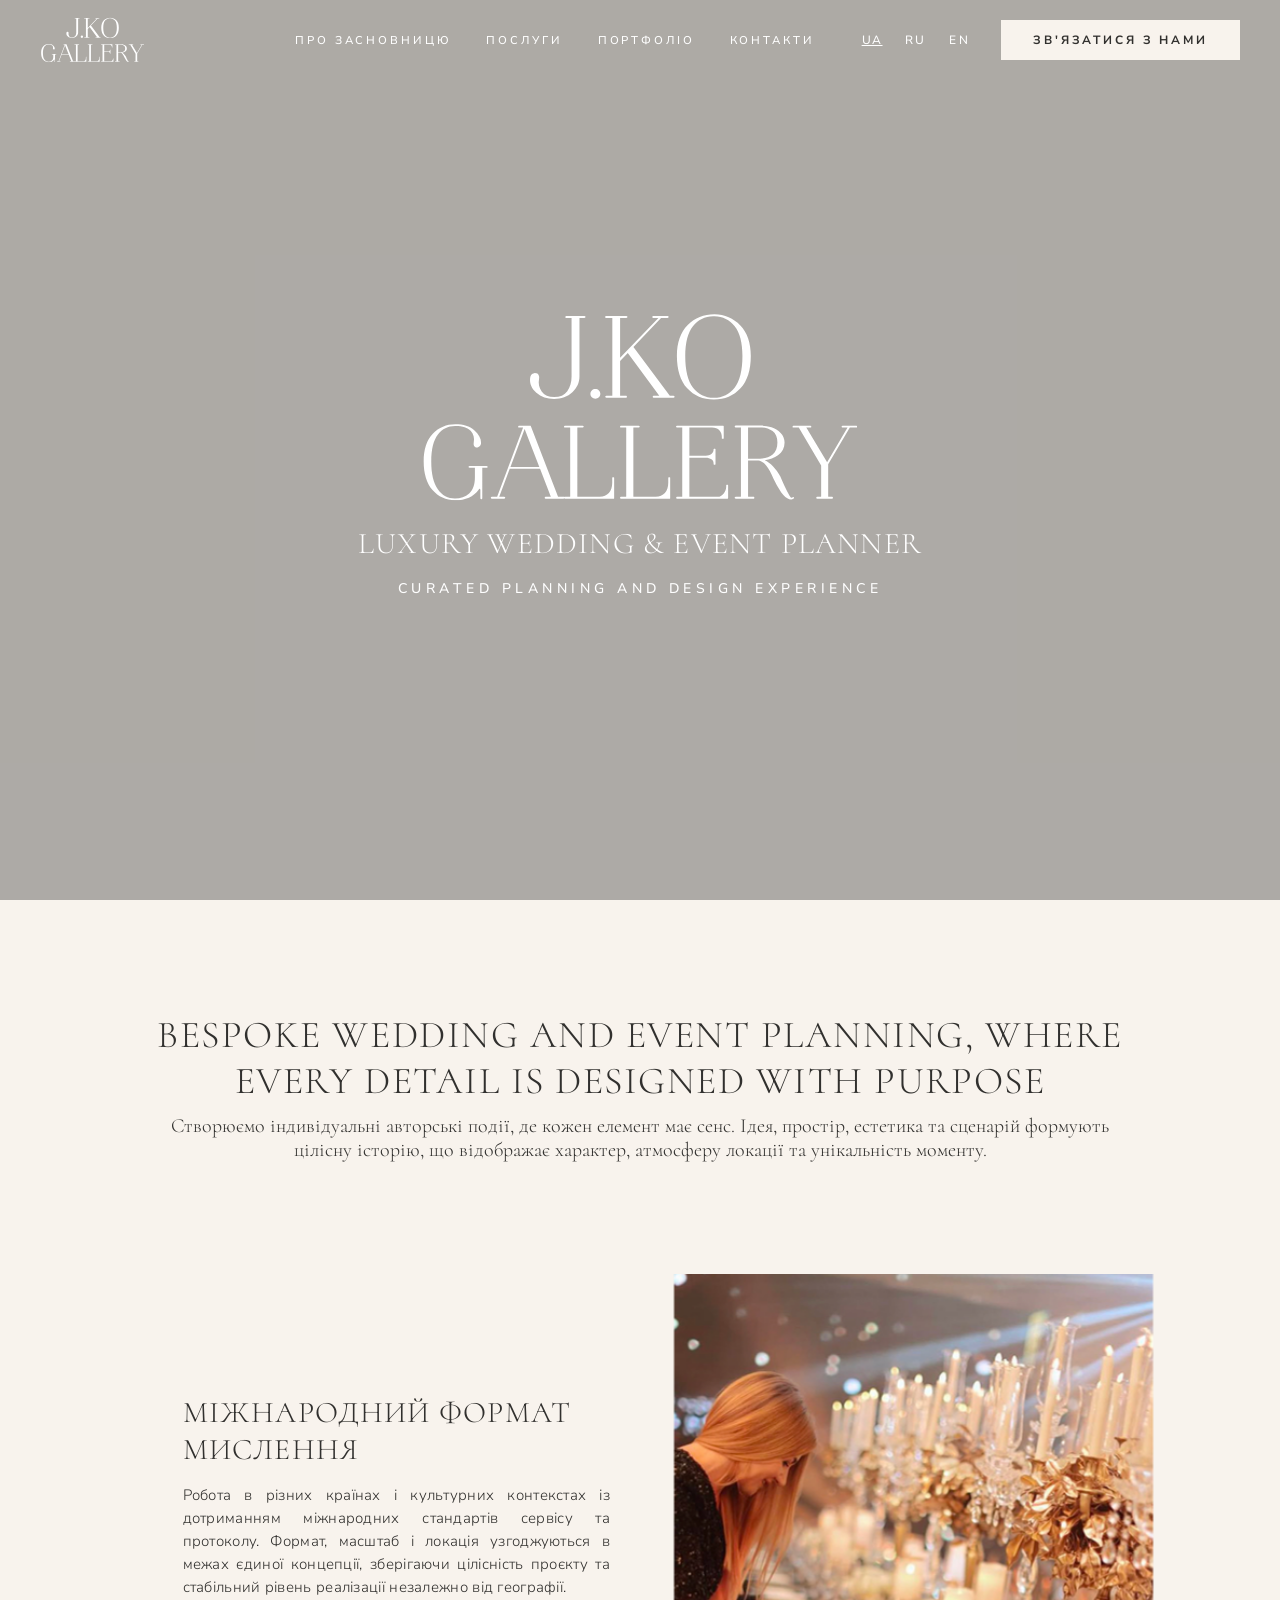
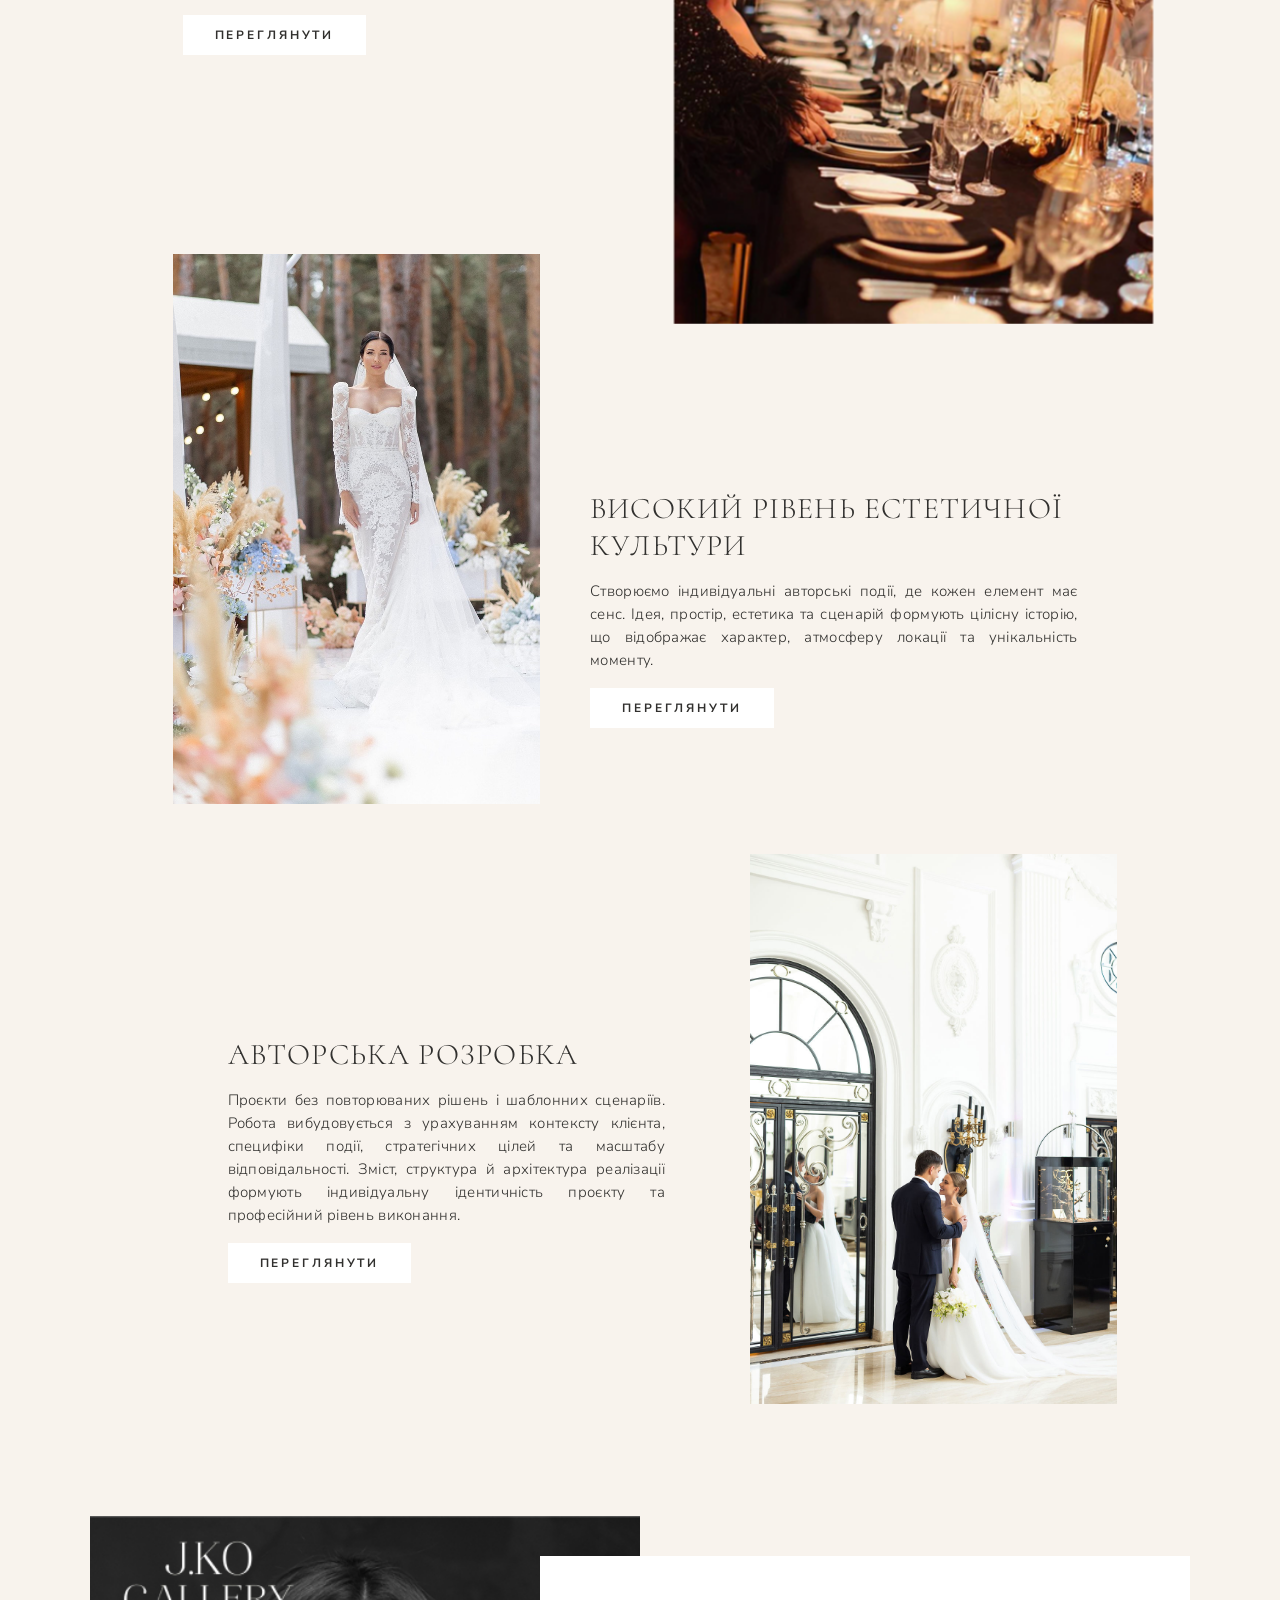
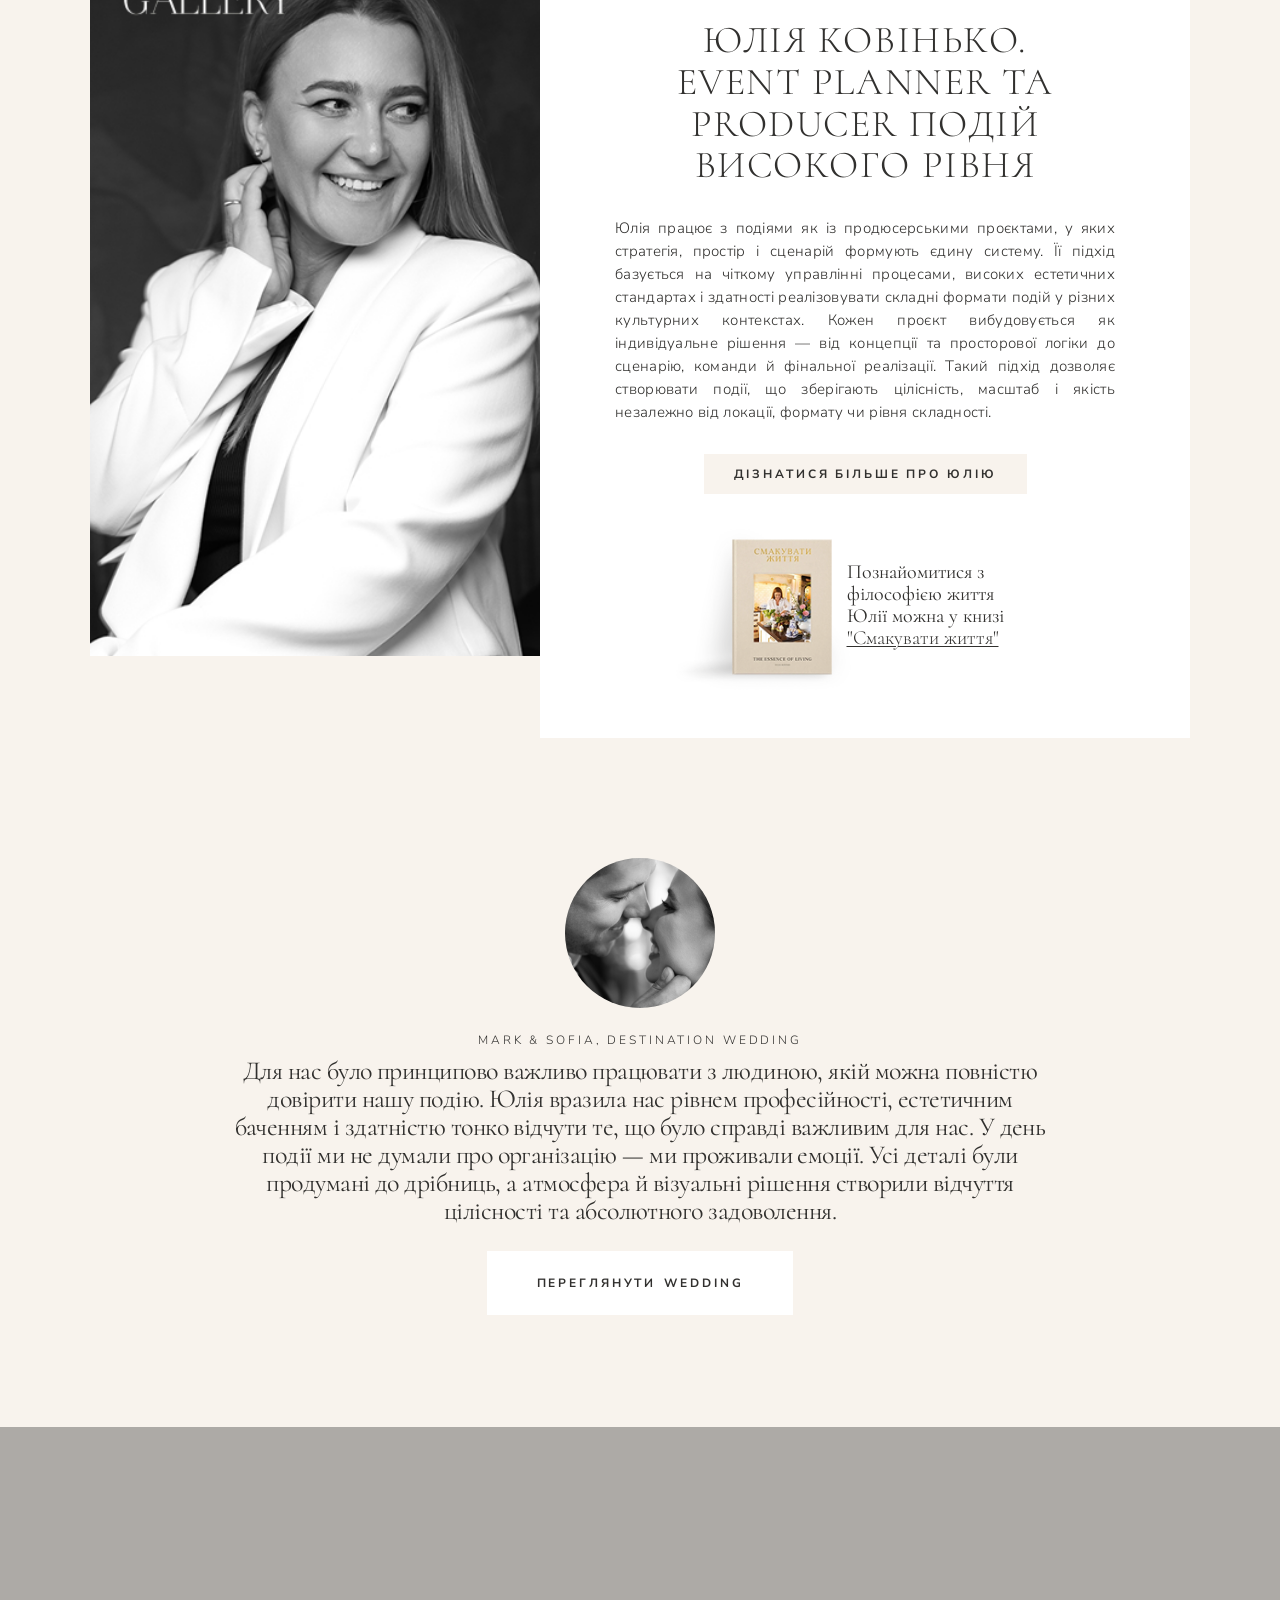
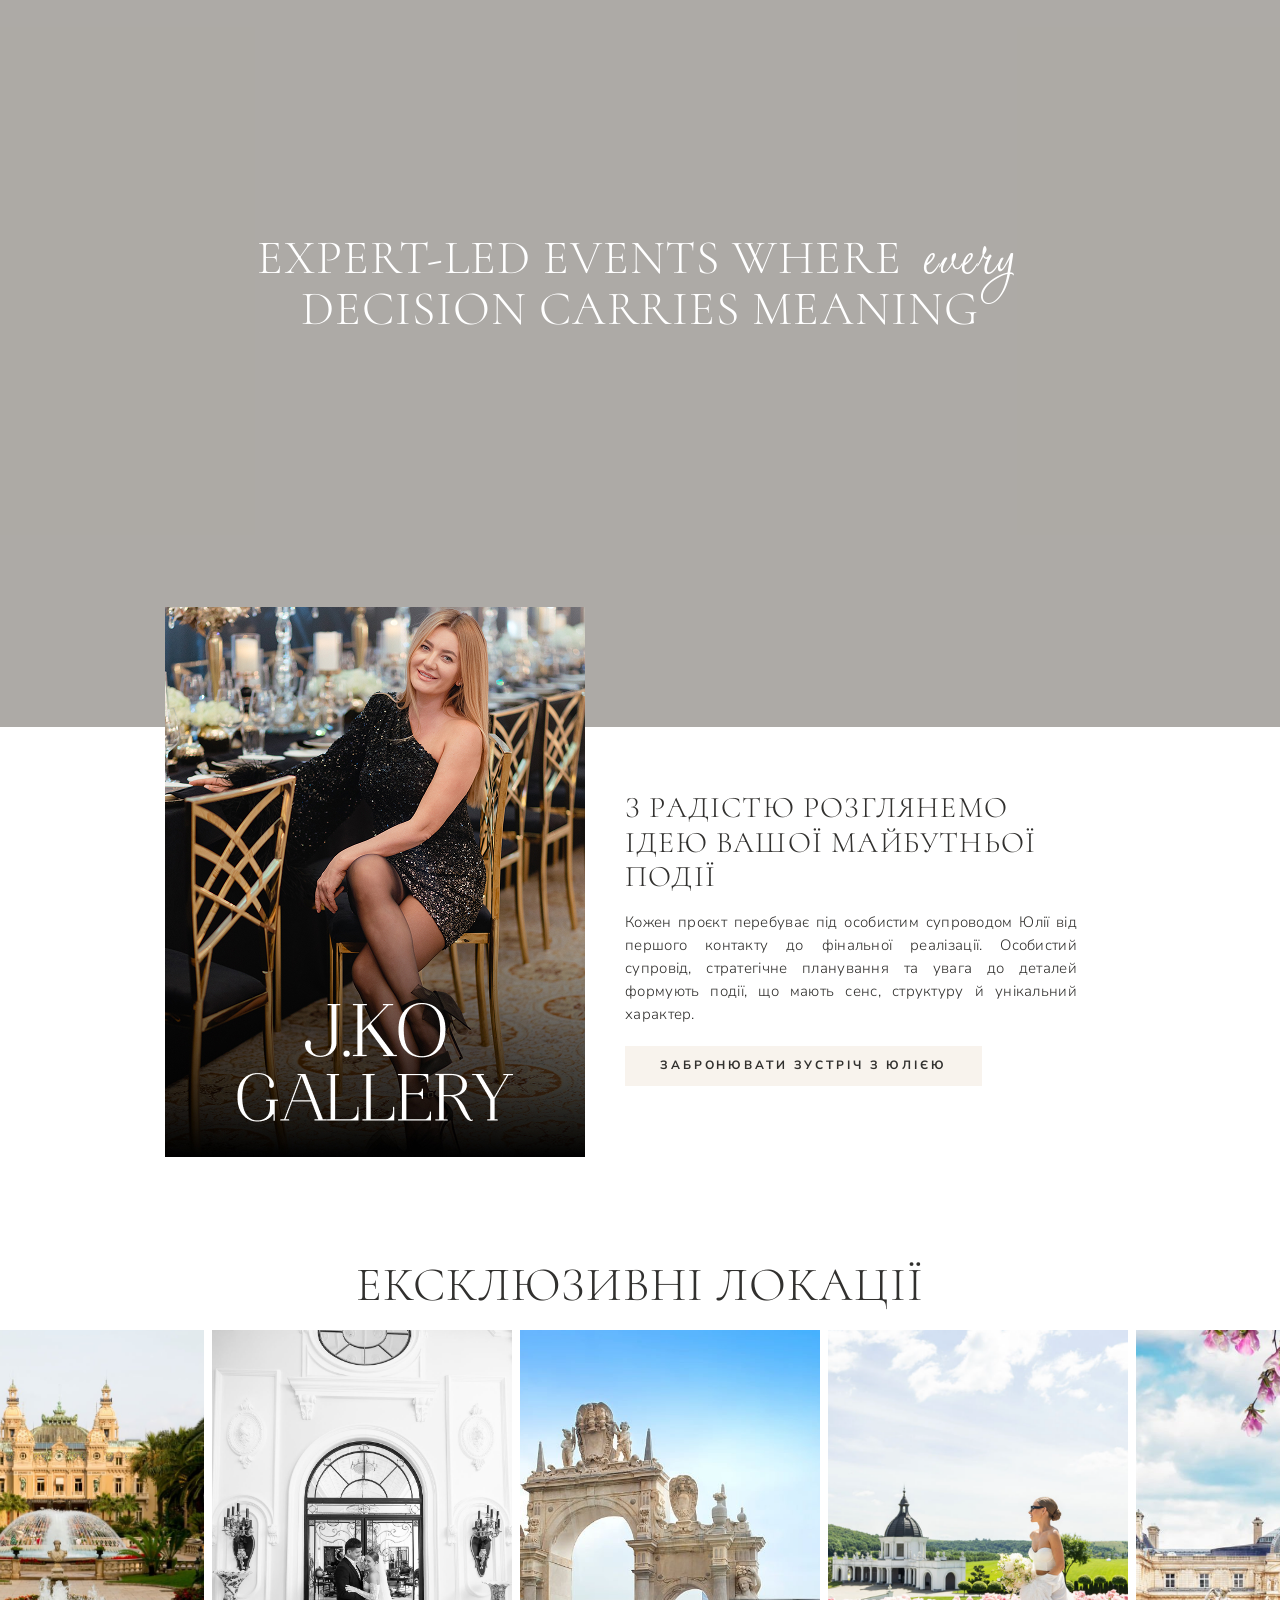
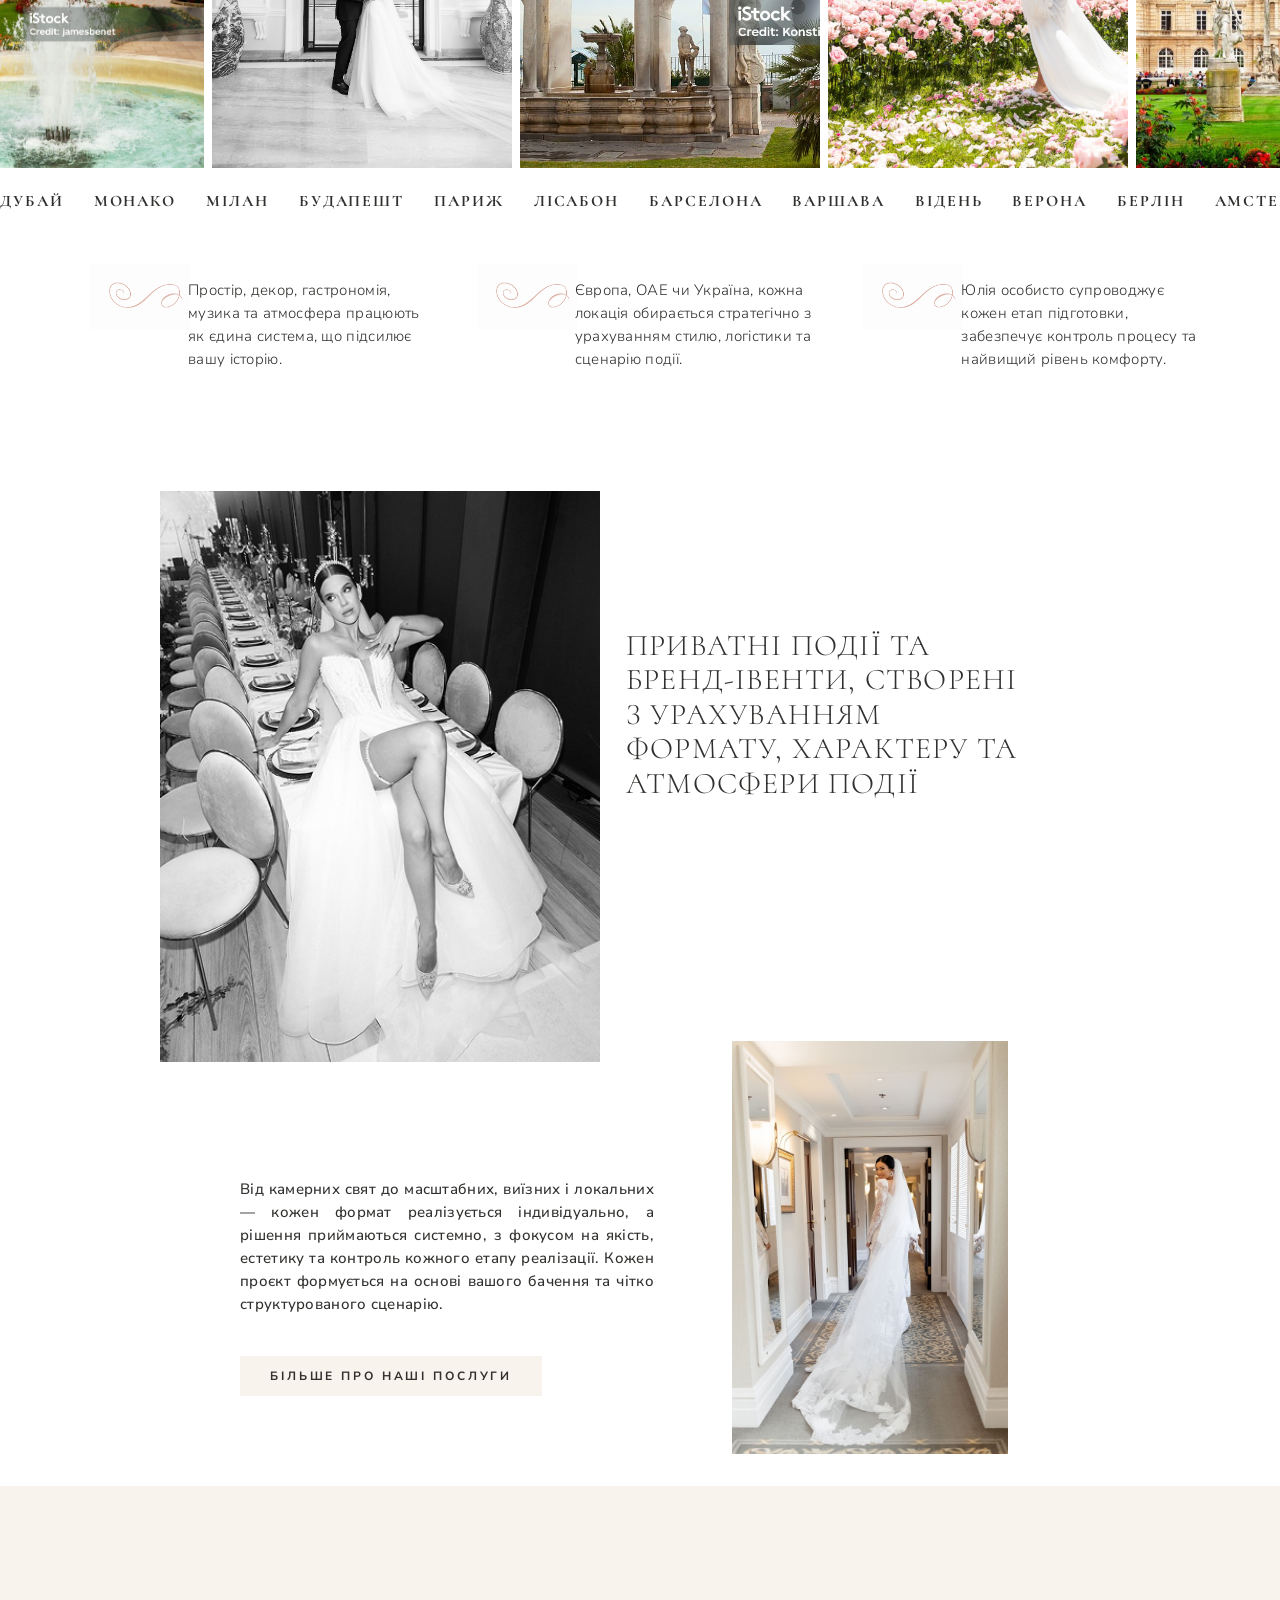
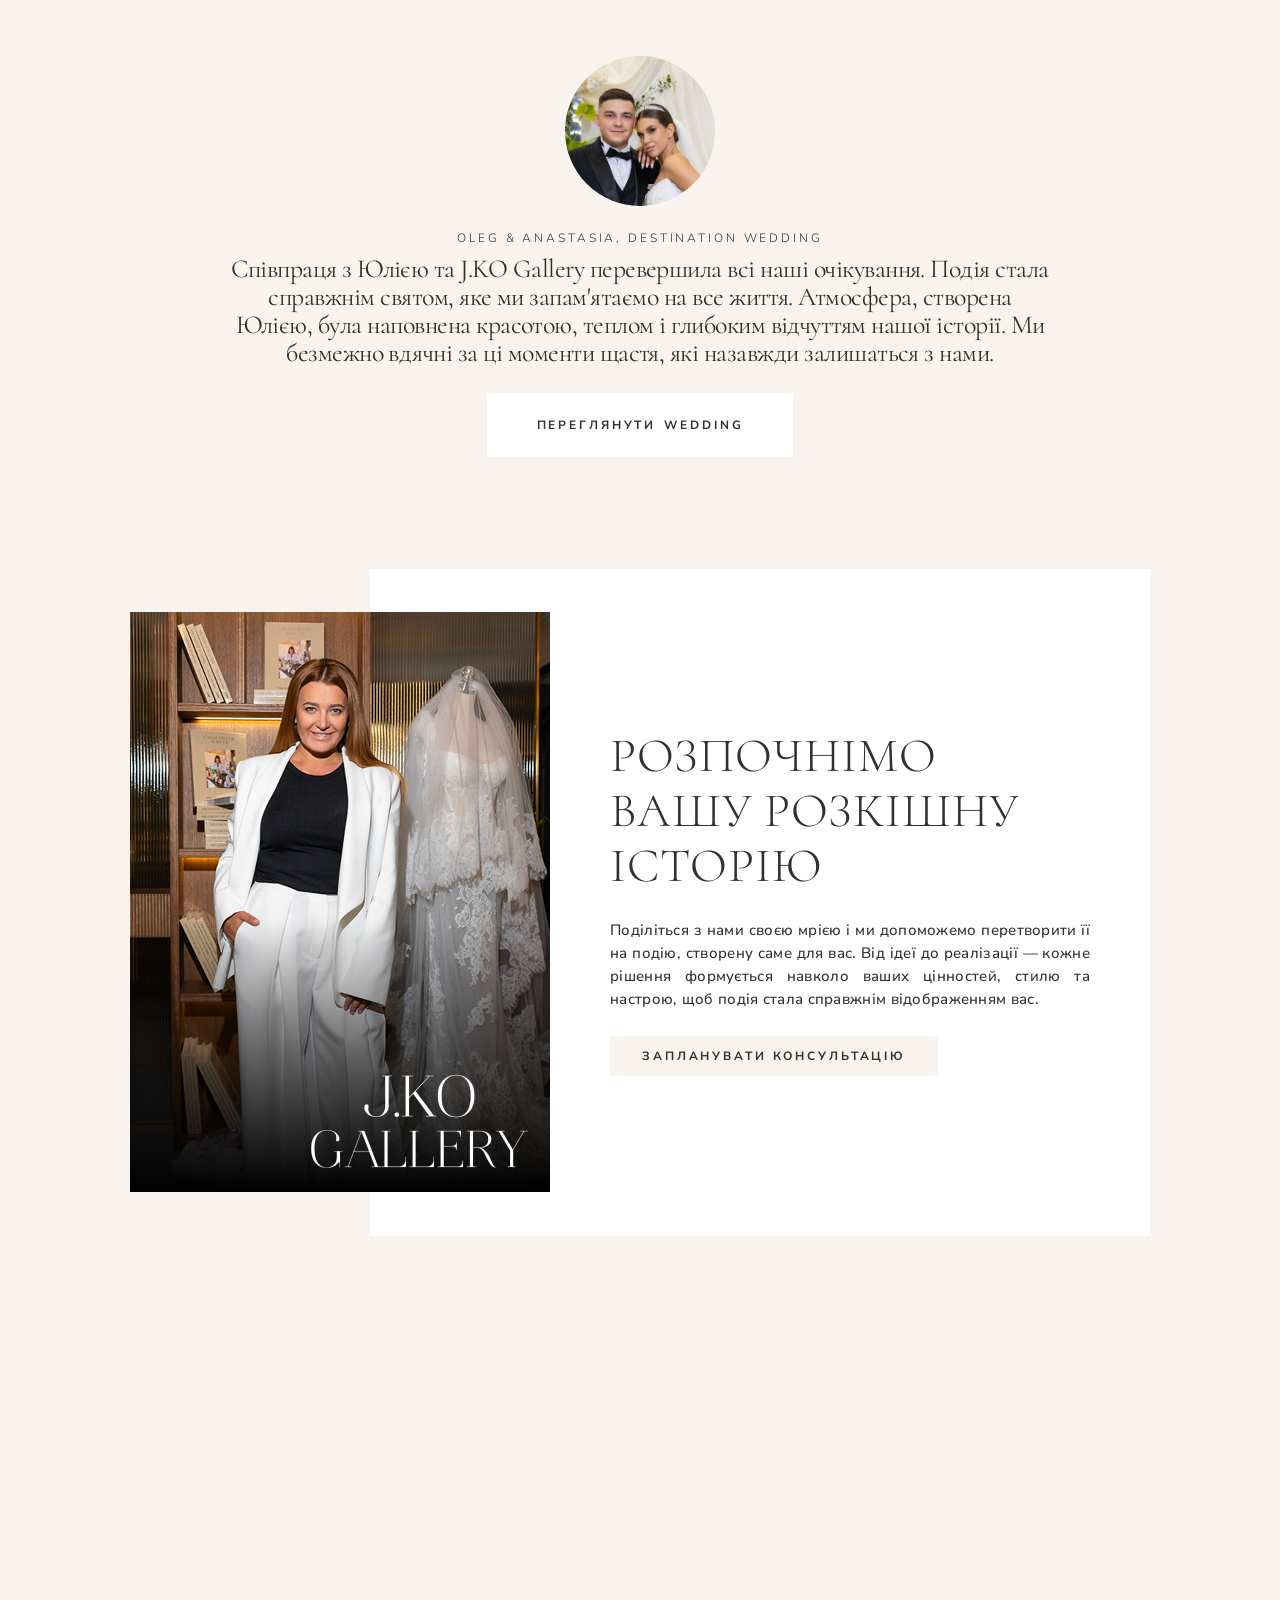
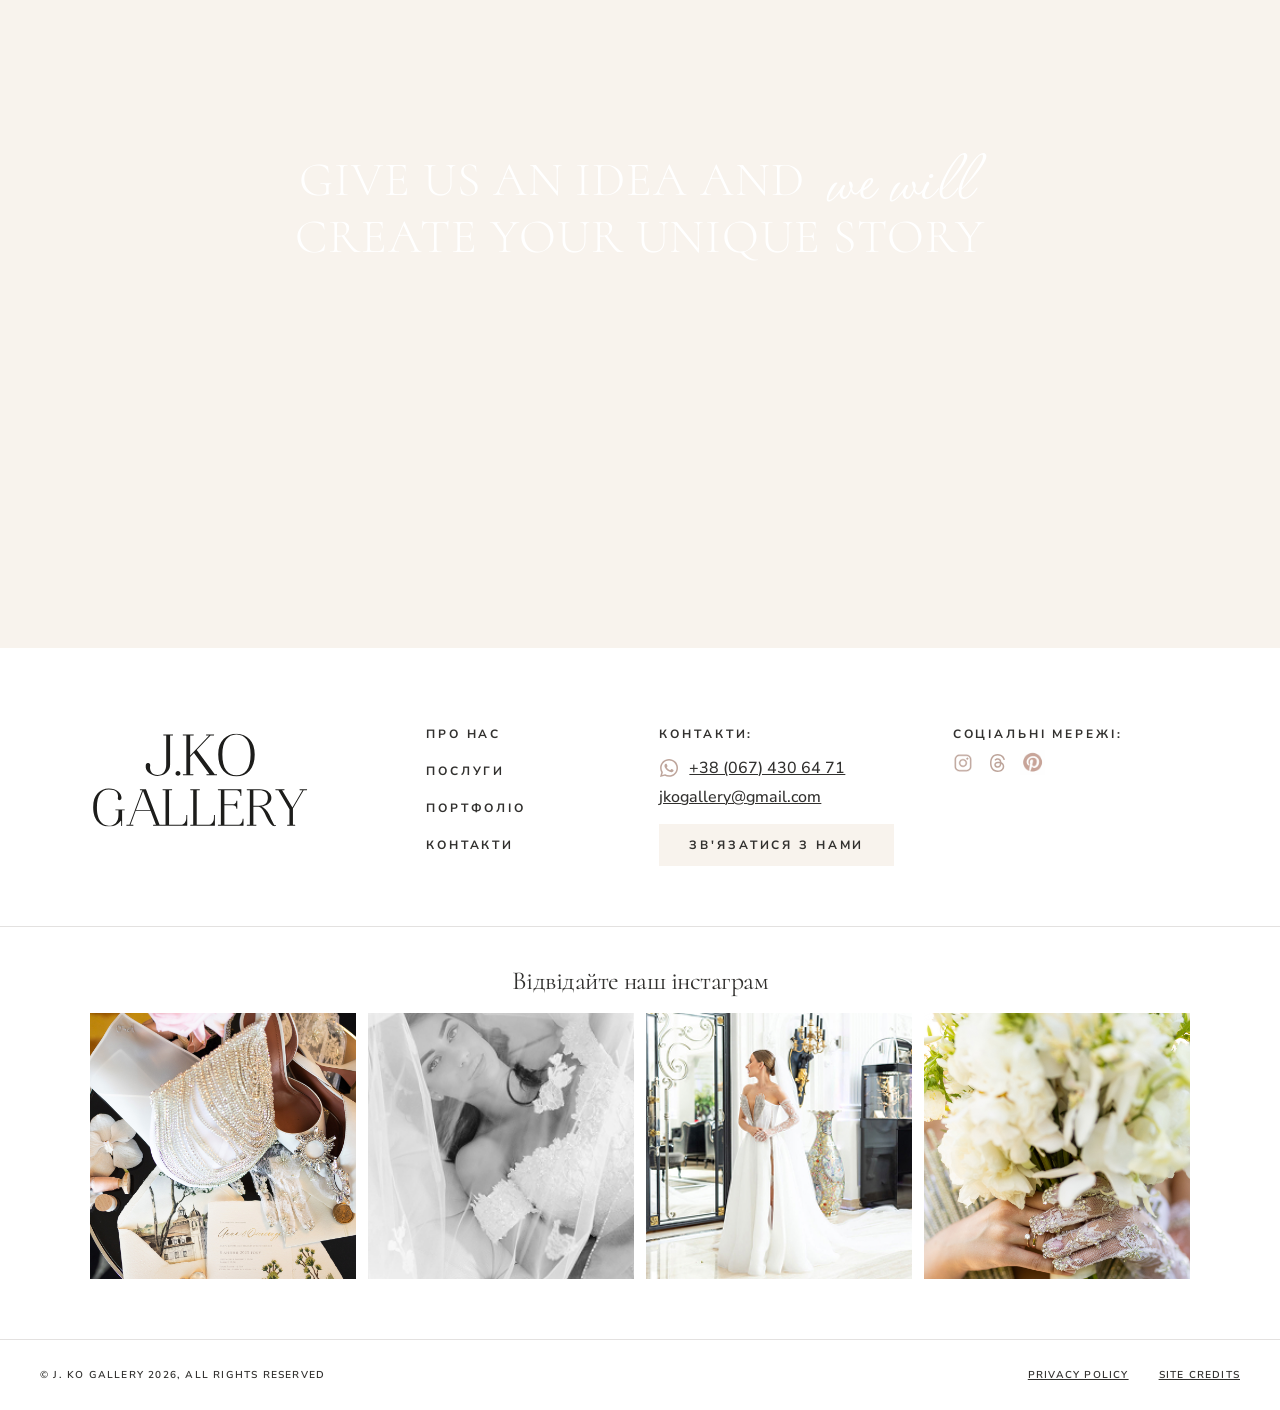
==== index.html @ 0ddf08e1 "Update index, style and video assets Made-with: Cursor" ====
<!DOCTYPE html>
<html lang="uk">
<head>
    <meta charset="UTF-8">
    <meta name="viewport" content="width=device-width, initial-scale=1.0">
    <title>J.KO GALLERY - Luxury Wedding & Event Planner</title>
    <link rel="preconnect" href="https://fonts.googleapis.com">
    <link rel="preconnect" href="https://fonts.gstatic.com" crossorigin>
    <link href="https://fonts.googleapis.com/css2?family=Playfair+Display:wght@300;400&family=Dancing+Script:wght@400;500&family=Montserrat:wght@200;300;400&family=Bodoni+Moda:opsz,wght@6..96,400;6..96,500;6..96,600;6..96,700&family=Nunito+Sans:wght@500;700&family=Cormorant:wght@400;500&family=Corinthia:wght@400&display=swap" rel="stylesheet">
    <link rel="stylesheet" href="style.css">
    <link href="https://fonts.googleapis.com/css2?family=Corinthia:wght@300;400;500;700&display=swap" rel="stylesheet">
    <link href="https://fonts.googleapis.com/css2?family=Cormorant:wght@300;400;500;600;700&display=swap" rel="stylesheet">
    <script src="translations.js"></script>
</head>
<style>
    @import url('https://fonts.googleapis.com/css2?family=Corinthia:wght@300;400;500;700&display=swap');
</style>
<body>
    <!-- Mobile Menu Button -->
    <button class="mobile-menu-btn" id="mobileMenuBtn">
        <img src="src/img/for dev/icons and logo/mobile/ic_menu.svg" alt="Menu" class="mobile-menu-icon">
    </button>

    <!-- Mobile Menu -->
    <div class="mobile-menu" id="mobileMenu">
        <button class="mobile-menu-close" id="mobileMenuClose">
            <img src="src/img/for dev/icons and logo/mobile/ic_cross.svg" alt="Close" class="mobile-menu-close-icon">
        </button>
        <div class="mobile-menu-content">
            <div class="mobile-brand">
                <img src="src/img/for dev/icons and logo/logo-white.svg" alt="J.KO GALLERY" class="mobile-brand-logo">
            </div>
            <nav class="mobile-nav">
                <a href="#" class="mobile-nav-link" data-translate="navHome">ГОЛОВНА</a>
                <a href="about.html" class="mobile-nav-link" data-translate="navAbout">ПРО ЗАСНОВНИЦЮ</a>
                <a href="#" class="mobile-nav-link" data-translate="navServices">ПОСЛУГИ</a>
                <a href="#" class="mobile-nav-link" data-translate="navPortfolio">ПОРТФОЛІО</a>
                <a href="#" class="mobile-nav-link" data-translate="navContacts">КОНТАКТИ</a>
            </nav>
            <button class="mobile-contact-btn" data-translate="contactBtn">ЗВ'ЯЗАТИСЯ З НАМИ</button>
            <a href="https://www.instagram.com/jko_gallery/" class="mobile-instagram" target="_blank" rel="noopener noreferrer">
                <img src="src/img/for dev/icons and logo/instagram.svg" alt="Instagram" class="instagram-icon">
                <span>Instagram</span>
            </a>
        </div>
    </div>

    <!-- Header -->
    <header class="header">
        <div class="header-left">
            <div class="profile-section">
                <a href="#" class="profile-image">
                    <img src="src/img/for dev/icons and logo/logo-white.svg" alt="Profile">
                </a>
            </div>
        </div>

        <nav class="header-nav">
            <a href="about.html" class="nav-link" data-translate="navAbout">ПРО ЗАСНОВНИЦЮ</a>
            <a href="#" class="nav-link" data-translate="navServices">ПОСЛУГИ</a>
            <a href="#" class="nav-link" data-translate="navPortfolio">ПОРТФОЛІО</a>
            <a href="#" class="nav-link" data-translate="navContacts">КОНТАКТИ</a>
        </nav>

        <div class="header-right">
            <div class="languages">
                <span class="lang" data-lang="ua">UA</span>
                <span class="lang" data-lang="ru">RU</span>
                <span class="lang" data-lang="en">EN</span>
            </div>
            <button class="contact-btn" data-translate="contactBtn">ЗВ'ЯЗАТИСЯ З НАМИ</button>
        </div>
    </header>

    <!-- Hero Section -->
    <div class="hero">
        <video class="hero-video" autoplay muted loop playsinline>
            <source src="src/img/video/home-1.mp4" type="video/mp4">
            Ваш браузер не підтримує відео.
        </video>
        <div class="hero-content">
            <div class="brand-text">
                <img src="src/img/for dev/icons and logo/logo-white.svg" alt="J.KO GALLERY" class="brand-logo">
                <div class="brand-tagline">LUXURY WEDDING & EVENT PLANNER</div>
                <div class="brand-subtitle">CURATED PLANNING AND DESIGN EXPERIENCE</div>
            </div>
        </div>
    </div>

    <!-- Intro Section -->
    <section class="intro-section">
        <div class="intro-content">
            <h2 class="intro-title" data-translate="introTitle">BESPOKE WEDDING AND EVENT PLANNING, WHERE EVERY DETAIL IS DESIGNED WITH PURPOSE</h2>
            <p class="intro-text" data-translate="introText">Створюємо індивідуальні авторські події, де кожен елемент має сенс. Ідея, простір, естетика та сценарій формують цілісну <br> історію, що відображає характер, атмосферу локації та унікальність моменту.</p>
        </div>
    </section>

    <!-- Combined Section -->
    <section class="combined-section">
        <!-- Feature Block -->
        <div class="feature-content">
            <div class="feature-text">
                <h3 class="feature-title" data-translate="featureTitle">МІЖНАРОДНИЙ ФОРМАТ МИСЛЕННЯ</h3>
                <p class="feature-description" data-translate="featureDescription">Робота в різних країнах і культурних контекстах із дотриманням міжнародних стандартів сервісу та протоколу. Формат, масштаб і локація узгоджуються в межах єдиної концепції, зберігаючи цілісність проєкту та стабільний рівень реалізації незалежно від географії.</p>
                <button class="feature-btn" data-translate="viewMore">ПЕРЕГЛЯНУТИ</button>
            </div>
            <div class="feature-image">
                <div class="feature-image-slides">
                    <img class="feature-image-slide active" src="src/img/for dev/1.jpg" alt="Event Planning">
                    <img class="feature-image-slide" src="src/img/for dev/Rectangle 5.jpg" alt="Event Planning">
                    <img class="feature-image-slide" src="src/img/for dev/Rectangle 6.jpg" alt="Event Planning">
                    <img class="feature-image-slide" src="src/img/for dev/Rectangle 7.jpg" alt="Event Planning">
                    <img class="feature-image-slide" src="src/img/for dev/Rectangle 8.jpg" alt="Event Planning">
                    <img class="feature-image-slide" src="src/img/for dev/Rectangle 9.jpg" alt="Event Planning">
                    <img class="feature-image-slide" src="src/img/for dev/Rectangle 10.jpg" alt="Event Planning">
                </div>
            </div>
        </div>

        <!-- Grid Block -->
        <div class="grid-container">
            <div class="grid-item grid-image">
                <img src="src/img/for dev/2.jpg" alt="Bride">
            </div>
            <div class="grid-item grid-text">
                <h3 class="grid-title" data-translate="gridTitle1">ВИСОКИЙ РІВЕНЬ ЕСТЕТИЧНОЇ КУЛЬТУРИ</h3>
                <p class="grid-description" data-translate="gridDescription1">Створюємо індивідуальні авторські події, де кожен елемент має сенс. Ідея, простір, естетика та сценарій формують цілісну історію, що відображає характер, атмосферу локації та унікальність моменту.</p>
                <button class="grid-btn" data-translate="viewMore">ПЕРЕГЛЯНУТИ</button>
            </div>
            <div class="grid-item grid-text1">
                <h3 class="grid-title" data-translate="gridTitle2">АВТОРСЬКА РОЗРОБКА</h3>
                <p class="grid-description" data-translate="gridDescription2">Проєкти без повторюваних рішень і шаблонних сценаріїв. Робота вибудовується з урахуванням контексту клієнта, специфіки події, стратегічних цілей та масштабу відповідальності. Зміст, структура й архітектура реалізації формують індивідуальну ідентичність проєкту та професійний рівень виконання.</p>
                <button class="grid-btn" data-translate="viewMore">ПЕРЕГЛЯНУТИ</button>
            </div>
            <div class="grid-item grid-image">
                <img src="src/img/for dev/3.jpg" alt="Bride and Groom">
            </div>
        </div>
    </section>

    <!-- About Section -->
    <section id="about" class="about-section">
        <div class="about-content">
            <div class="about-image-wrapper">
                <div class="about-logo-overlay">
                    <img src="src/img/for dev/icons and logo/logo-white.svg" alt="J.KO GALLERY" class="about-logo">
                </div>
                <div class="about-main-image">
                    <div class="about-main-image-default">
                        <img src="src/img/for dev/yk1.jpg" alt="Yulia Kovinko">
                    </div>
                    <div class="about-main-image-tablet">
                        <img src="src/img/for dev/photo.jpg" alt="Yulia Kovinko">
                    </div>
                </div>
            </div>
            <div class="about-text-wrapper">
                <div class="about-text-content">
                    <h2 class="about-title">
                        <span class="about-title-inner">
                            <span class="about-name" data-translate="aboutName">ЮЛІЯ КОВІНЬКО.</span>
                            <span class="about-role" data-translate="aboutRole1">EVENT PLANNER TA</span>
                            <span class="about-role" data-translate="aboutRole2">PRODUCER ПОДІЙ</span>
                            <span class="about-role" data-translate="aboutRole3">ВИСОКОГО РІВНЯ</span>
                        </span>
                    </h2>
                    <p class="about-description" data-translate="aboutDescription">
                        Юлія працює з подіями як із продюсерськими проєктами, у яких стратегія, простір і сценарій формують єдину систему. Її підхід базується на чіткому управлінні процесами, високих естетичних стандартах і здатності реалізовувати складні формати подій у різних культурних контекстах. Кожен проєкт вибудовується як індивідуальне рішення — від концепції та просторової логіки до сценарію, команди й фінальної реалізації. Такий підхід дозволяє створювати події, що зберігають цілісність, масштаб і якість незалежно від локації, формату чи рівня складності.
                    </p>
                    <a href="about.html" class="about-btn" data-translate="learnMore">ДІЗНАТИСЯ БІЛЬШЕ ПРО ЮЛІЮ</a>
                    <div class="book-section">
                        <div class="book-image">
                            <img src="src/img/for dev/book.png" alt="Смакувати життя">
                        </div>
                        <div class="book-text">
                            <p data-translate="bookText1">Познайомитися з</p>
                            <p data-translate="bookText2">філософією життя </p>
                            <p data-translate="bookText3">Юлії можна у книзі</p>
                            <p class="book-title" data-translate="bookTitle">"Смакувати життя"</p>
                        </div>
                    </div>
                </div>
            </div>
        </div>
    </section>

    <!-- Testimonials Section -->
    <section class="testimonials-section1">
        <div class="testimonial-content">
            <div class="testimonial-photo">
                <img src="src/img/for dev/testim.png" alt="Mark & Sofia">
            </div>
            <h3 class="testimonial-names" data-translate="testimonial1Names">MARK & SOFIA, DESTINATION WEDDING</h3>
            <p class="testimonial-text" data-translate="testimonial1Text">
                Для нас було принципово важливо працювати з людиною, якій можна повністю довірити нашу подію. Юлія вразила нас рівнем професійності, естетичним баченням і здатністю тонко відчути те, що було справді важливим для нас. У день події ми не думали про організацію — ми проживали емоції. Усі деталі були продумані до дрібниць, а атмосфера й візуальні рішення створили відчуття цілісності та абсолютного задоволення.
            </p>
            <button class="testimonial-btn"><span data-translate="viewMore">ПЕРЕГЛЯНУТИ</span> WEDDING</button>
        </div>
    </section>

    <!-- CTA Section -->
    <section class="cta-section">
        <div class="cta-header">
            <video class="cta-header-video" autoplay muted loop playsinline>
                <source src="src/img/video/home-2.mp4" type="video/mp4">
            </video>
            <h2 class="cta-slogan">
                <span class="cta-line1" data-translate="ctaSlogan1">EXPERT-LED EVENTS WHERE <span class="cta-script" data-translate="ctaSloganScript">every</span></span><br>
                <span class="cta-line2" data-translate="ctaSlogan2">DECISION CARRIES MEANING</span>
            </h2>
        </div>
        <div class="cta-content">
            <div class="cta-image-wrapper">
                
                <div class="cta-image">
                    <img src="src/img/for dev/yk2.jpg" alt="Yulia">
                </div>
            </div>
            <div class="cta-text-wrapper">
                <h3 class="cta-title" data-translate="ctaTitle">З РАДІСТЮ РОЗГЛЯНЕМО ІДЕЮ ВАШОЇ МАЙБУТНЬОЇ ПОДІЇ</h3>
                <p class="cta-description" data-translate="ctaDescription">
                    Кожен проєкт перебуває під особистим супроводом Юлії від першого контакту до фінальної реалізації. Особистий супровід, стратегічне планування та увага до деталей формують події, що мають сенс, структуру й унікальний характер.
                </p>
                <button class="cta-btn" data-translate="bookMeeting">ЗАБРОНЮВАТИ ЗУСТРІЧ З ЮЛІЄЮ</button>
            </div>
        </div>
    </section>

    <!-- Locations Section -->
    <section id="portfolio" class="locations-section">
        <h2 class="locations-title" data-translate="locationsTitle">ЕКСКЛЮЗИВНІ ЛОКАЦІЇ</h2>
        
        <div class="locations-gallery">
            <div class="locations-gallery-container">
                <div class="location-item">
                    <img src="src/img/for dev/locatioons/l1.png" alt="Dubai">
                </div>
                <div class="location-item">
                    <img src="src/img/for dev/locatioons/l2.jpg" alt="Monaco">
                </div>
                <div class="location-item">
                    <img src="src/img/for dev/locatioons/l3.png" alt="Milan">
                </div>
                <div class="location-item">
                    <img src="src/img/for dev/locatioons/l4.png" alt="Budapest">
                </div>
                <div class="location-item">
                    <img src="src/img/for dev/locatioons/l5.png" alt="Paris">
                </div>
                <div class="location-item">
                    <img src="src/img/for dev/locatioons/l6.png" alt="Lisbon">
                </div>
                <div class="location-item">
                    <img src="src/img/for dev/locatioons/l7.png" alt="Barcelona">
                </div>
                <div class="location-item">
                    <img src="src/img/for dev/locatioons/l8.jpg" alt="Warsaw">
                </div>
            </div>
        </div>

        <div class="locations-cities">
            <div class="locations-cities-container">
                <span class="city-name">ДУБАЙ</span>
                <span class="city-name">МОНАКО</span>
                <span class="city-name">МІЛАН</span>
                <span class="city-name">БУДАПЕШТ</span>
                <span class="city-name">ПАРИЖ</span>
                <span class="city-name">ЛІСАБОН</span>
                <span class="city-name">БАРСЕЛОНА</span>
                <span class="city-name">ВАРШАВА</span>
                <span class="city-name">ВІДЕНЬ</span>
                <span class="city-name">ВЕРОНА</span>
                <span class="city-name">БЕРЛІН</span>
                <span class="city-name">АМСТЕРДАМ</span>
                <span class="city-name">ПРАГА</span>
                <span class="city-name">РИМ</span>
                <span class="city-name">КИЇВ</span>
                <span class="city-name">ДУБАЙ</span>
                <span class="city-name">МОНАКО</span>
                <span class="city-name">МІЛАН</span>
                <span class="city-name">БУДАПЕШТ</span>
                <span class="city-name">ПАРИЖ</span>
                <span class="city-name">ЛІСАБОН</span>
                <span class="city-name">БАРСЕЛОНА</span>
                <span class="city-name">ВАРШАВА</span>
                <span class="city-name">ВІДЕНЬ</span>
                <span class="city-name">ВЕРОНА</span>
                <span class="city-name">БЕРЛІН</span>
                <span class="city-name">АМСТЕРДАМ</span>
                <span class="city-name">ПРАГА</span>
                <span class="city-name">РИМ</span>
                <span class="city-name">КИЇВ</span>
            </div>
        </div>

        <div class="locations-text-blocks">
            <div class="location-text-block">
                <div class="decorative-image">
                    <img src="src/img/for dev/icon.png" alt="Decorative">
                </div>
                <p data-translate="locationText1">Простір, декор, гастрономія, музика та атмосфера працюють як єдина система, що підсилює вашу історію.</p>
            </div>
            <div class="location-text-block">
                <div class="decorative-image">
                    <img src="src/img/for dev/icon.png" alt="Decorative">
                </div>
                <p data-translate="locationText2">Європа, ОАЕ чи Україна, кожна локація обирається стратегічно з урахуванням стилю, логістики та сценарію події.</p>
            </div>
            <div class="location-text-block">
                <div class="decorative-image">
                    <img src="src/img/for dev/icon.png" alt="Decorative">
                </div>
                <p data-translate="locationText3">Юлія особисто супроводжує кожен етап підготовки, забезпечує контроль процесу та найвищий рівень комфорту.</p>
            </div>
        </div>
    </section>

    <!-- Services Section -->
    <section id="services" class="services-section">
        <div class="services-content">
            <div class="services-left">
                <div class="image-mask">
                    <div class="services-main-slides">
                        <img class="services-main-slide active" src="src/img/for dev/Rectangle 44.png" alt="Private Events">
                        <img class="services-main-slide" src="src/img/for dev/Rectangle 21.jpg" alt="Private Events">
                        <img class="services-main-slide" src="src/img/for dev/Rectangle 18.jpg" alt="Private Events">
                        <img class="services-main-slide" src="src/img/for dev/Rectangle 20.jpg" alt="Private Events">
                        <img class="services-main-slide" src="src/img/for dev/Rectangle 22.jpg" alt="Private Events">
                        <img class="services-main-slide" src="src/img/for dev/Rectangle 19.jpg" alt="Private Events">
                        <img class="services-main-slide" src="src/img/for dev/Rectangle 4.jpg" alt="Private Events">
                    </div>
                </div>
                <div class="services-text-block">
                    <p class="services-description" data-translate="servicesDescription">
                        Від камерних свят до масштабних, виїзних і локальних — кожен формат реалізується індивідуально, а рішення приймаються системно, з фокусом на якість, естетику та контроль кожного етапу реалізації. Кожен проєкт формується на основі вашого бачення та чітко структурованого сценарію.
                    </p>
                    <button class="services-btn" data-translate="moreServices">БІЛЬШЕ ПРО НАШІ ПОСЛУГИ</button>
                </div>
            </div>
            <div class="services-right">
                <h2 class="services-title" data-translate="servicesTitle">ПРИВАТНІ ПОДІЇ ТА БРЕНД- <br>ІВЕНТИ, СТВОРЕНІ З УРАХУВАННЯМ ФОРМАТУ, ХАРАКТЕРУ ТА АТМОСФЕРИ ПОДІЇ</h2>
                <div class="services-small-image">
                    <img src="src/img/for dev/4.jpg" alt="Wedding">
                </div>
            </div>
        </div>
    </section>

    <!-- Testimonials Section 2 -->
    <section class="testimonials-section">
        <div class="testimonial-content">
            <div class="testimonial-photo">
                <img src="src/img/for dev/couple2.png" alt="Oleg & Anastasia">
            </div>
            <h3 class="testimonial-names" data-translate="testimonial2Names">OLEG & ANASTASIA, DESTINATION WEDDING</h3>
            <p class="testimonial-text" data-translate="testimonial2Text">
                Співпраця з Юлією та J.KO Gallery перевершила всі наші очікування. Подія стала справжнім святом, яке ми запам'ятаємо на все життя. Атмосфера, створена Юлією, була наповнена красотою, теплом і глибоким відчуттям нашої історії. Ми безмежно вдячні за ці моменти щастя, які назавжди залишаться з нами.
            </p>
            <button class="testimonial-btn"><span data-translate="viewMore">ПЕРЕГЛЯНУТИ</span> WEDDING</button>
        </div>
    </section>

    <!-- Consultation Section -->
    <section id="contacts" class="consultation-section">
        <div class="consultation-content">
            <div class="consultation-image">
                <img src="src/img/for dev/yk3.jpg" alt="Consultation">
            </div>
            <div class="consultation-text-block">
                <h2 class="consultation-title" data-translate-html="consultationTitle">РОЗПОЧНІМО ВАШУ РОЗКІШНУ ІСТОРІЮ</h2>
                <p class="consultation-description" data-translate="consultationDescription">Поділіться з нами своєю мрією і ми допоможемо перетворити її на подію, створену саме для вас. Від ідеї до реалізації — кожне рішення формується навколо ваших цінностей, стилю та настрою, щоб подія стала справжнім відображенням вас.</p>
                <button class="consultation-btn" data-translate="planConsultation">ЗАПЛАНУВАТИ КОНСУЛЬТАЦІЮ</button>
            </div>
        </div>
    </section>

    <!-- Hero CTA Section -->
    <section class="hero-cta-section">
        <div class="hero-cta-video">
            <video autoplay muted loop playsinline>
                <source src="src/img/video/home-3.mp4" type="video/mp4">
            </video>
        </div>
        <div class="hero-cta-text">
            <h2 class="hero-cta-title">
                <span class="hero-cta-row">
                    GIVE US AN IDEA
                </span>
        
                <span class="hero-cta-row">
                    AND <span class="hero-cta-script">we will</span> CREATE
                </span>
        
                <span class="hero-cta-row">
                     YOUR UNIQUE STORY
                </span>
            </h2>
        </div>
    </section>

    <script>
        // Feature image slideshow: зміна фото кожні 4 сек з плавною появою (тільки коли блок видимий)
        (function() {
            const slides = document.querySelectorAll('.feature-image-slide');
            if (slides.length === 0) return;
            
            const slidesContainer = document.querySelector('.feature-image-slides');
            if (!slidesContainer) return;
            
            let current = 0;
            let slideInterval = null;
            
            const startSlideshow = function() {
                if (slideInterval) return; // Вже запущено
                slideInterval = setInterval(function() {
                    slides[current].classList.remove('active');
                    current = (current + 1) % slides.length;
                    slides[current].classList.add('active');
                }, 4000);
            };
            
            const stopSlideshow = function() {
                if (slideInterval) {
                    clearInterval(slideInterval);
                    slideInterval = null;
                }
            };
            
            // Використовуємо Intersection Observer для визначення видимості
            const observer = new IntersectionObserver(function(entries) {
                entries.forEach(function(entry) {
                    if (entry.isIntersecting) {
                        startSlideshow();
                    } else {
                        stopSlideshow();
                    }
                });
            }, {
                threshold: 0.1 // Запускається коли 10% елемента видимо
            });
            
            observer.observe(slidesContainer);
        })();

        // Services main image: те саме — почергова зміна з швидким ефектом появи
        (function() {
            const slides = document.querySelectorAll('.services-main-slide');
            if (slides.length === 0) return;
            let current = 0;
            setInterval(function() {
                slides[current].classList.remove('active');
                current = (current + 1) % slides.length;
                slides[current].classList.add('active');
            }, 4000);
        })();

        // Mobile menu toggle
        const mobileMenuBtn = document.getElementById('mobileMenuBtn');
        const mobileMenu = document.getElementById('mobileMenu');
        const mobileMenuClose = document.getElementById('mobileMenuClose');

        mobileMenuBtn.addEventListener('click', () => {
            mobileMenu.classList.add('active');
            document.body.style.overflow = 'hidden';
        });

        mobileMenuClose.addEventListener('click', () => {
            mobileMenu.classList.remove('active');
            document.body.style.overflow = '';
        });

        // Close menu when clicking on a link
        const mobileNavLinks = document.querySelectorAll('.mobile-nav-link');
        mobileNavLinks.forEach(link => {
            link.addEventListener('click', () => {
                mobileMenu.classList.remove('active');
                document.body.style.overflow = '';
            });
        });

        // Hide header on scroll, show only at the top
        const header = document.querySelector('.header');
        
        window.addEventListener('scroll', () => {
            const currentScroll = window.pageYOffset;
            
            if (currentScroll === 0) {
                // At the top, show header
                header.classList.remove('hidden');
            } else {
                // Anywhere else, hide header
                header.classList.add('hidden');
            }
        });

        // Зміна іконки меню залежно від фону (тільки на мобільній версії)
        (function() {
            const mobileMenuBtn = document.getElementById('mobileMenuBtn');
            const mobileMenuIcon = document.querySelector('.mobile-menu-icon');
            
            if (!mobileMenuBtn || !mobileMenuIcon) return;
            
            function getBackgroundColor(element) {
                const style = window.getComputedStyle(element);
                return style.backgroundColor;
            }
            
            function isBeigeColor(color) {
                // Перевіряємо різні формати тілесного кольору #F8F3ED
                return color.includes('248, 243, 237') || 
                       color === 'rgb(248, 243, 237)' ||
                       color.toLowerCase() === '#f8f3ed';
            }
            
            function updateMenuIcon() {
                // Перевіряємо тільки на мобільній та планшетній версії (від 1130px)
                if (window.innerWidth > 1130) return;
                
                const scrollY = window.pageYOffset || window.scrollY;
                const menuBtnTop = mobileMenuBtn.getBoundingClientRect().top + scrollY;
                const menuBtnBottom = menuBtnTop + mobileMenuBtn.offsetHeight;
                
                // Знаходимо всі секції з тілесним фоном
                const beigeSections = document.querySelectorAll('.consultation-section');
                let isOverBeige = false;
                
                // Перевіряємо чи кнопка знаходиться над consultation-section
                beigeSections.forEach(section => {
                    const sectionTop = section.offsetTop;
                    const sectionBottom = sectionTop + section.offsetHeight;
                    
                    if (menuBtnBottom >= sectionTop && menuBtnTop <= sectionBottom) {
                        isOverBeige = true;
                    }
                });
                
                // Перевіряємо чи кнопка знаходиться над body з тілесним фоном (після hero)
                if (!isOverBeige && scrollY > 0) {
                    const bodyBg = getBackgroundColor(document.body);
                    if (isBeigeColor(bodyBg)) {
                        // Перевіряємо чи не над hero секцією
                        const hero = document.querySelector('.hero');
                        if (hero) {
                            const heroBottom = hero.offsetTop + hero.offsetHeight;
                            if (menuBtnTop > heroBottom) {
                                isOverBeige = true;
                            }
                        }
                    }
                }
                
                // Змінюємо іконку
                if (isOverBeige) {
                    mobileMenuIcon.src = 'src/img/for dev/icons and logo/mobile/ic_menu1.svg';
                } else {
                    mobileMenuIcon.src = 'src/img/for dev/icons and logo/mobile/ic_menu.svg';
                }
            }
            
            // Викликаємо при скролі та при завантаженні
            let ticking = false;
            function onScroll() {
                if (!ticking) {
                    window.requestAnimationFrame(() => {
                        updateMenuIcon();
                        ticking = false;
                    });
                    ticking = true;
                }
            }
            
            window.addEventListener('scroll', onScroll, { passive: true });
            window.addEventListener('resize', updateMenuIcon);
            updateMenuIcon(); // Початкова перевірка
        })();

        // Галерея локацій: тільки свайп/тягнення, плавно слідує за пальцем, без автоскролу і без підтягування
        const locationsGallery = document.querySelector('.locations-gallery');
        
        function enableDragScroll(element) {
            let isDown = false;
            let startX;
            let scrollLeft;

            function getX(e) {
                return e.touches ? e.touches[0].clientX : e.pageX;
            }

            function move(e) {
                if (!isDown) return;
                e.preventDefault();
                const x = getX(e);
                const walk = x - startX;
                element.scrollLeft = scrollLeft - walk;
            }

            element.addEventListener('mousedown', (e) => {
                isDown = true;
                element.style.cursor = 'grabbing';
                element.style.userSelect = 'none';
                startX = e.pageX;
                scrollLeft = element.scrollLeft;
            });

            element.addEventListener('touchstart', (e) => {
                isDown = true;
                startX = getX(e);
                scrollLeft = element.scrollLeft;
            }, { passive: true });

            element.addEventListener('mouseleave', () => {
                isDown = false;
                element.style.cursor = 'grab';
                element.style.userSelect = '';
            });

            element.addEventListener('mouseup', () => {
                isDown = false;
                element.style.cursor = 'grab';
                element.style.userSelect = '';
            });

            element.addEventListener('touchend', () => {
                isDown = false;
            }, { passive: true });

            element.addEventListener('mousemove', move);
            element.addEventListener('touchmove', move, { passive: false });

            element.addEventListener('selectstart', (e) => {
                if (isDown) e.preventDefault();
            });
        }

        if (locationsGallery) {
            enableDragScroll(locationsGallery);

            // Безкінечне гортання: клонуємо картинки і при досягненні краю переміщуємо скрол
            const galleryContainer = locationsGallery.querySelector('.locations-gallery-container');
            const items = galleryContainer.querySelectorAll('.location-item');
            if (items.length > 0) {
                const count = items.length;
                for (let i = 0; i < count; i++) {
                    galleryContainer.appendChild(items[i].cloneNode(true));
                }
                const gap = 20;
                const itemWidth = items[0].offsetWidth;
                const originalWidth = count * (itemWidth + gap);

                let isJumping = false;
                function setInitialScroll() {
                    locationsGallery.scrollLeft = originalWidth;
                }
                setInitialScroll();
                window.addEventListener('load', setInitialScroll);

                locationsGallery.addEventListener('scroll', () => {
                    if (isJumping) return;
                    const sl = locationsGallery.scrollLeft;
                    if (sl >= originalWidth * 2) {
                        isJumping = true;
                        locationsGallery.scrollLeft = sl - originalWidth;
                        requestAnimationFrame(() => { isJumping = false; });
                    } else if (sl <= 0) {
                        isJumping = true;
                        locationsGallery.scrollLeft = sl + originalWidth;
                        requestAnimationFrame(() => { isJumping = false; });
                    }
                }, { passive: true });
            }
        }

        // locations-cities тепер їде автоматично за рахунок CSS-анімації
    </script>

    <!-- Footer -->
    <footer class="footer">
        <div class="footer-content">
            <div class="footer-logo">
                <a href="#">
                    <img src="src/img/for dev/icons and logo/logo-black.svg" alt="J.KO GALLERY" class="footer-logo-img">
                </a>
            </div>
            <nav class="footer-nav">
                <a href="#about" class="footer-nav-link" data-translate="footerAbout">ПРО НАС</a>
                <a href="#services" class="footer-nav-link" data-translate="footerServices">ПОСЛУГИ</a>
                <a href="#portfolio" class="footer-nav-link" data-translate="footerPortfolio">ПОРТФОЛІО</a>
                <a href="#contacts" class="footer-nav-link" data-translate="footerContacts">КОНТАКТИ</a>
            </nav>
            <div class="footer-contacts">
                <h3 class="footer-section-title" data-translate="footerContactsTitle">КОНТАКТИ:</h3>
                <div class="footer-contact">
                    <div class="footer-phone">
                        <img src="src/img/for dev/icons and logo/whatsapp.svg" alt="WhatsApp" class="footer-icon">
                        <a href="tel:+380674306471" class="footer-contact-link">+38 (067) 430 64 71</a>
                    </div>
                    <div class="footer-email">
                        <a href="mailto:jkogallery@gmail.com" class="footer-contact-link">jkogallery@gmail.com</a>
                    </div>
                </div>
                <button class="footer-btn" data-translate="contactBtn">ЗВ'ЯЗАТИСЯ З НАМИ</button>
            </div>
            <div class="footer-right">
                <h3 class="footer-section-title" data-translate="footerSocialTitle">СОЦІАЛЬНІ МЕРЕЖІ:</h3>
                <div class="footer-social">
                    <a href="https://www.instagram.com/jko_gallery/" class="footer-social-link">
                        <img src="src/img/for dev/icons and logo/instagram.svg" alt="Instagram" class="footer-social-icon">
                    </a>
                    <a href="https://www.threads.com/@juliakovinko?xmt=AQF0-ck61pvXUQDFmIZNkJqVhKGXguqFOk3-LTiBStXwZ5I" class="footer-social-link">
                        <img src="src/img/for dev/icons and logo/threads.svg" alt="Threads" class="footer-social-icon">
                    </a>
                    <a href="#" class="footer-social-link">
                        <img src="src/img/for dev/icons and logo/pinterest.png" alt="Pinteres" class="footer-social-icon footer-social-icon-pinterest">
                    </a>
                </div>
            </div>
        </div>
    </footer>

    <!-- Instagram Section -->
    <section class="instagram-section">
        <div class="instagram-section-content">
            <h2 class="instagram-title" data-translate="instagramTitle">Відвідайте наш інстаграм</h2>
            <div class="instagram-gallery">
                <div class="instagram-item">
                    <img src="src/img/for dev/insta/inst1.jpg" alt="Instagram Photo 1">
                </div>
                <div class="instagram-item">
                    <img src="src/img/for dev/insta/inst2.jpg" alt="Instagram Photo 2">
                </div>
                <div class="instagram-item">
                    <img src="src/img/for dev/insta/inst3.jpg" alt="Instagram Photo 3">
                </div>
                <div class="instagram-item">
                    <img src="src/img/for dev/insta/inst4.jpg" alt="Instagram Photo 4">
                </div>
            </div>
        </div>
    </section>

    <!-- Footer Bottom -->
    <footer class="footer-bottom">
        <div class="footer-bottom-content">
            <p class="footer-copyright" data-translate="footerCopyright">© J. KO GALLERY 2026, ALL RIGHTS RESERVED</p>
            <div class="footer-bottom-links">
                <a href="#" class="footer-bottom-link" data-translate="footerPrivacy">PRIVACY POLICY</a>
                <a href="#" class="footer-bottom-link" data-translate="footerCredits">SITE CREDITS</a>
            </div>
        </div>
    </footer>
</body>
</html>
---- style.css ----
* {
    margin: 0;
    padding: 0;
    box-sizing: border-box;
}

body {
    font-family: -apple-system, BlinkMacSystemFont, 'Segoe UI', Roboto, 'Helvetica Neue', Arial, sans-serif;
    overflow-x: hidden;
    background-color: #F8F3ED;
    width: 100%;
    max-width: 100vw;
}

html {
    overflow-x: hidden;
    width: 100%;
    max-width: 100vw;
}

/* Десктоп — усі заголовки font-weight 300 */
.intro-title,
.feature-title,
.grid-title,
.about-title,
.services-title,
.consultation-title,
.cta-title,
.cta-line1,
.cta-line2,
.locations-title,
.hero-cta-title,
.book-title,
.instagram-title,
.testimonial-names {
    font-weight: 300 !important;
}


body.menu-open {
    overflow: hidden;
}

/* Header */
.header {
    position: fixed;
    top: 0;
    left: 0;
    width: 100%;
    background-color: transparent;
    padding: 15px 40px;
    display: flex;
    align-items: center;
    justify-content: space-between;
    z-index: 1000;
    height: 80px;
    transition: transform 0.3s ease-in-out;
}

/* На мобільній версії хедер просто з'являється/зникає без виїзду */
@media (max-width: 1130px) {
    .header {
        transition: opacity 0.3s ease, visibility 0.3s ease;
    }
    
    .header.hidden {
        transform: none;
        opacity: 0;
        visibility: hidden;
        pointer-events: none;
    }
}

.header-left {
    flex: 0 0 auto;
}

.header-nav {
    flex: 1;
    display: flex;
    justify-content: flex-start;
    margin-left: 200px;
    gap: 35px;
    align-items: center;
}

.header-right {
    display: flex;
    align-items: center;
    gap: 25px;
}

.header.hidden {
    transform: translateY(-100%);
}


.home-link {
    font-size: 11px;
    color: #999;
    text-transform: lowercase;
    margin-bottom: 5px;
    letter-spacing: 0.5px;
}

.profile-section {
    display: flex;
    align-items: center;
    gap: 12px;
}

.profile-image {
    flex-shrink: 0;
    display: flex;
    align-items: center;
    text-decoration: none;
    cursor: pointer;
}

.profile-image img {
    height: auto;
    width: auto;
    max-height: 50px;
    display: block;
    transition: all 0.3s ease;
}

/* Фіксована ширина логотипу на мобільних версіях */
@media (max-width: 1130px) {
    .profile-image img {
        width: 120px;
        height: auto;
        max-height: none;
    }
}

.profile-image:hover img {
    transform: scale(1.05);
    opacity: 0.9;
}

.brand-name {
    font-size: 18px;
    font-weight: 300;
    color: white;
    letter-spacing: 1px;
}

/* Navigation */

.nav-link {
    color: #FFF;
    text-decoration: none;
    font-family: "Nunito Sans", sans-serif;
    font-size: 12px;
    font-style: normal;
    font-weight: 500;
    line-height: normal;
    letter-spacing: 2.88px;
    text-transform: uppercase;
    transition: all 0.3s ease;
    position: relative;
    white-space: nowrap;
}

.nav-link:hover {
    opacity: 0.8;
    transform: translateY(-1px);
}

.nav-link::after {
    display: none;
}

/* Header Right */

.languages {
    margin: 0 auto;       /* ставить його рівно посередині між nav-links і кнопкою */
    display: flex;
    gap: 12px;
}

.lang {
    color: #FFF;
    font-family: "Nunito Sans", sans-serif;
    font-size: 12px;
    font-style: normal;
    font-weight: 500;
    line-height: normal;
    letter-spacing: 2.88px;
    text-transform: uppercase;
    cursor: pointer;
    transition: all 0.3s ease;
    padding: 5px;
}

.lang:hover {
    opacity: 0.8;
}

.lang.active {
    color: #FFF;
    font-family: "Nunito Sans", sans-serif;
    font-size: 12px;
    font-style: normal;
    font-weight: 500;
    line-height: normal;
    letter-spacing: 1.44px;
    text-decoration-line: underline;
    text-decoration-style: solid;
    text-decoration-skip-ink: auto;
    text-decoration-thickness: auto;
    text-underline-offset: auto;
    text-underline-position: from-font;
    text-transform: uppercase;
}

.contact-btn {
    background-color:#F8F3ED;
    color: rgba(49, 48, 46, 1);
    border: none;
    padding: 12px 32px;
    font-family: 'Nunito Sans', sans-serif;
    font-size: 12px;
    font-weight: 700;
    font-style: normal;
    line-height: 100%;
    letter-spacing: 0.24em;
    text-align: center;
    text-transform: uppercase;
    cursor: pointer;
    transition: all 0.3s ease;
    height: 40px;
    display: flex;
    align-items: center;
    justify-content: center;
}


/* Hero Section */
.hero {
    width: 100%;
    height: 100vh;
    display: flex;
    align-items: center;
    justify-content: center;
    position: relative;
    overflow: hidden;
}

.hero-video {
    position: absolute;
    top: 0;
    left: 0;
    width: 100%;
    height: 100%;
    max-width: 100%;
    object-fit: cover;
    z-index: 0;
    display: block;
}

.hero-content {
    position: relative;
    z-index: 2;
    text-align: center;
    color: white;
}

.hero::before {
    content: '';
    position: absolute;
    top: 0;
    left: 0;
    width: 100%;
    height: 100%;
    background: rgba(0, 0, 0, 0.3);
    z-index: 1;
}

.brand-text {
    display: flex;
    flex-direction: column;
    align-items: center;
    text-align: center;
}

.brand-logo {
    height: 210px;
    width: auto;
    margin-bottom: 12px;
    display: block;
    object-fit: contain;
}

.brand-jko {
    font-size: 72px;
    font-weight: 400;
    letter-spacing: 3px;
    margin-bottom: -25px;
    line-height: 1.3;
    font-family: 'Bodoni Moda', 'Didot', 'Bodoni MT', Didot, serif;
    text-align: center;
}

.brand-gallery {
    font-size: 96px;
    font-weight: 400;
    letter-spacing: 4px;
    margin-bottom: 12px;
    line-height: 1.3;
    font-family: 'Bodoni Moda', 'Didot', 'Bodoni MT', Didot, serif;
    text-align: center;
}

.brand-tagline {
    font-family: 'Cormorant', serif;
    font-weight: 300;
    font-style: normal;
    font-size: 30px;
    line-height: normal;
    letter-spacing: 0.04em;
    text-align: center;
    text-transform: uppercase;
    margin-bottom: 16px;
}

.brand-subtitle {
    font-family: 'Nunito Sans', sans-serif;
    font-weight: 500;
    font-style: normal;
    font-size: 14px;
    line-height: normal;
    letter-spacing: 0.32em;
    text-align: center;
    text-transform: uppercase;
    margin-bottom: 0;
    margin-top: 1px;
}

/* Responsive */
@media (max-width: 1800px) {
    .nav-link {
        font-size: 11.9px;
    }
}

@media (max-width: 1600px) {
    .nav-link {
        font-size: 11.7px;
    }
}

@media (max-width: 1400px) {
    .nav-link {
        font-size: 11.5px;
    }
}

@media (max-width: 1300px) {
    .nav-link {
        font-size: 11.3px;
    }

    .header-nav {
        margin-left: 150px;
    }
}

@media (max-width: 1250px) {
    .header-nav {
        margin-left: 100px;
    }
}

@media (max-width: 1200px) {
    .nav-link {
        font-size: 11.1px;
    }

    .header-nav {
        margin-left: 80px;
    }
}

@media (max-width: 1100px) {
    .nav-link {
        font-size: 10.8px;
    }
}

@media (max-width: 1024px) {
    .header {
        padding: 12px 25px;
        height: 70px;
    }

    .header-nav {
        gap: 20px;
        margin-left: 50px;
    }

    .nav-link {
        font-size: 11px;
        letter-spacing: 2.88px;
    }

    .header-right {
        gap: 15px;
    }

    .contact-btn {
        padding: 8px 16px;
        font-size: 11px;
    }

    .lang {
        font-size: 11px;
        letter-spacing: 2.4px;
    }

    .lang.active {
        letter-spacing: 1.2px;
    }

    .brand-logo {
        height: 140px;
    }

    .brand-jko {
        font-size: 56px;
    }

    .brand-gallery {
        font-size: 76px;
    }
}

@media (max-width: 950px) {
    .nav-link {
        font-size: 10.5px;
    }
}

@media (max-width: 900px) {
    .header {
        padding: 10px 20px;
        height: 65px;
    }

    .header-nav {
        gap: 12px;
        margin-left: 30px;
    }

    .nav-link {
        font-size: 10px;
        letter-spacing: 2.88px;
    }

    .header-right {
        gap: 12px;
    }

    .contact-btn {
        padding: 8px 14px;
        font-size: 10px;
    }

    .languages {
        gap: 10px;
    }

    .lang {
        font-size: 10px;
        letter-spacing: 2px;
        padding: 3px;
    }

    .lang.active {
        letter-spacing: 1px;
    }
}

@media (max-width: 850px) {
    .nav-link {
        font-size: 9.5px;
    }
}

@media (max-width: 770px) {
    .header {
        padding: 8px 15px;
        height: 60px;
    }

    .header-nav {
        gap: 10px;
        margin-left: 10px;
    }

    .nav-link {
        font-size: 9px;
        letter-spacing: 2.88px;
    }

    .header-right {
        gap: 10px;
    }

    .contact-btn {
        padding: 6px 12px;
        font-size: 9px;
        letter-spacing: 0.2em;
    }

    .languages {
        gap: 8px;
    }

    .lang {
        font-size: 9px;
        letter-spacing: 1.8px;
        padding: 2px;
    }

    .lang.active {
        letter-spacing: 0.9px;
    }

    .profile-image img {
        width: 120px;
        height: auto;
        max-height: none;
    }
}

@media (max-width: 700px) {
    .nav-link {
        font-size: 8.5px;
    }
}

@media (max-width: 650px) {
    .nav-link {
        font-size: 8px;
    }
}

/* Mobile Menu Button */
.mobile-menu-btn {
    display: none;
    position: fixed;
    top: 20px;
    left: 20px;
    z-index: 1001;
    background: transparent;
    border: none;
    cursor: pointer;
    padding: 10px;
}

.mobile-menu-icon {
    width: 24px;
    height: 24px;
    display: block;
}

/* Мобільна версія хедера від 1130px */
@media (max-width: 1130px) {
    .mobile-menu-btn {
        display: flex;
    }

    .header {
        display: flex;
        opacity: 0;
        visibility: hidden;
        pointer-events: none;
        transition: opacity 0.3s ease, visibility 0.3s ease;
    }
    
    /* Хедер просто з'являється/зникає без виїзду на мобільній версії */
    .header.hidden {
        transform: none !important;
        opacity: 0;
        visibility: hidden;
        pointer-events: none;
    }
    
    /* Відступ зверху 56px для хедера, коли меню відкрито */
    .mobile-menu.active ~ .header {
        padding-top: 56px;
    }
    
    /* Відступ для мобільної кнопки меню, коли меню відкрито */
    .mobile-menu.active ~ .mobile-menu-btn {
        top: 56px;
    }
}

/* Mobile Menu */
.mobile-menu {
    position: fixed;
    top: 0;
    left: 0;
    width: 100%;
    height: 100vh;
    background-image: url('src/img/for dev/pict.jpg');
    background-size: cover;
    background-position: center;
    background-repeat: no-repeat;
    z-index: 2000;
    opacity: 0;
    visibility: hidden;
    pointer-events: none;
    transition: opacity 0.3s ease, visibility 0.3s ease;
    overflow-y: auto;
}

.mobile-menu::before {
    content: '';
    position: absolute;
    top: 0;
    left: 0;
    width: 100%;
    height: 100%;
    background: rgba(42, 42, 42, 0.1);
    z-index: 0;
}

.mobile-menu-content {
    position: relative;
    z-index: 1;
    display: flex;
    flex-direction: column;
    align-items: center;
    justify-content: flex-start;
    height: 100%;
    padding: 100px 32px 40px;
    text-align: center;
}

.mobile-menu.active {
    opacity: 1;
    visibility: visible;
    pointer-events: auto;
}

.mobile-menu-close {
    position: absolute;
    top: 12px;
    left: 12px;
    background: transparent;
    border: none;
    cursor: pointer;
    z-index: 2001;
    width: 60px;
    height: 60px;
    display: flex;
    align-items: center;
    justify-content: center;
    padding: 0;
}

.mobile-menu-close-icon {
    width: 24px;
    height: 24px;
    display: block;
}


.mobile-brand {
    margin-bottom: 40px;
    display: flex;
    width: 274px;
    height: auto;
    padding: 6.621px 4.087px;
    justify-content: center;
    align-items: center;
}

.mobile-brand-logo {
    height: auto;
    width: 180px;
    display: block;
    margin-top: 0;
}

.mobile-nav {
    display: flex;
    flex-direction: column;
    gap: 24px;
    margin-bottom: 31px;
    margin-top: 0;
}

.mobile-nav-link {
    color: var(--white, #FFF);
    text-decoration: none;
    font-family: "Nunito Sans", sans-serif;
    font-size: 14px;
    font-style: normal;
    font-weight: 300;
    line-height: normal;
    letter-spacing: 4.48px;
    text-transform: uppercase;
    transition: all 0.3s ease;
    position: relative;
    padding: 5px 0;
}
.mobile-nav-link{
    font-weight: 300 !important;
    -webkit-font-smoothing: antialiased !important;

}

.mobile-nav-link:hover {
    opacity: 0.8;
    transform: translateX(5px);
}

.mobile-nav-link::after {
    display: none;
}

.mobile-nav-link:hover::after {
    display: none;
}

.mobile-contact-btn {
    background-color: #F8F3ED;
    color: var(--black, #31302E);
    text-align: center;
    border: none;
    padding: 0 32px;
    font-family: "Nunito Sans", sans-serif;
    font-size: 12px;
    font-style: normal;
    font-weight: 700;
    line-height: normal;
    letter-spacing: 2.88px;
    text-transform: uppercase;
    line-height: 100%;
    letter-spacing: 0.24em;
    text-align: center;
    text-transform: uppercase;
    cursor: pointer;
    margin-bottom: 31px;
    transition: all 0.3s ease;
    width: 100%;
    height: 40px;
    display: flex;
    align-items: center;
    justify-content: center;
}


.mobile-instagram {
    font-family: "Nunito Sans";
    display: flex;
    align-items: center;
    color: white;
    font-size: 17px;
    text-decoration: none;
    transition: all 0.3s ease;
    font-style: normal;
    line-height: 23px; /* 153.333% */
    letter-spacing: 0.3px;
    gap: 10px;
    font-weight: 300 !important;
    -webkit-font-smoothing: antialiased !important;
}

.mobile-instagram:hover {
    opacity: 0.8;
    transform: scale(1.05);
}

/* Tablet - мобільне меню */
@media (min-width: 601px) and (max-width: 1200px) {
    .mobile-menu-content {
        justify-content: center !important;
        padding: 80px 48px 80px 48px !important;
        gap: 0px !important;
    }

    .mobile-brand {
        margin-bottom: 60px !important;
    }

    .mobile-brand-logo {
        width: 380px !important;
    }

    .mobile-nav {
        gap: 35px !important;
        margin-bottom: 50px !important;
    }

    .mobile-nav-link {
        font-size: 18px !important;
        letter-spacing: 5.12px !important;
        padding: 8px 0 !important;
    }

    .mobile-contact-btn {
        width: auto;
        max-width: 360px;
        height: 56px;
        padding: 0 50px;
        font-size: 15px !important;
        letter-spacing: 0.28em !important;
        margin-bottom: 50px !important;
    }
}

.instagram-icon {
    width: 35px;
    height: 35px;
    display: block;
}

/* Intro Section */
.intro-section {
    padding: 112px 40px;
    max-width: 1200px;
    margin: 0 auto;
    text-align: center;
    width: 100%;
    box-sizing: border-box;
}

.intro-content {
    max-width: 1200px;
    margin: 0 auto;
}

.intro-title {
    color: var(--black, #31302E);
    text-align: center;
    font-family: 'Cormorant', serif;
    font-size: 38px;
    font-style: normal;
    font-weight: 400;
    line-height: normal;
    letter-spacing: 1.52px;
    text-transform: uppercase;
    margin-bottom: 10px;
    max-width: 970px;
    margin-left: auto;
    margin-right: auto;
}

.intro-text {
    font-family: 'Cormorant', serif;
    font-weight: 300 !important;
    font-style: normal;
    font-size: 20px;
    line-height: normal;
    letter-spacing: 0;
    text-align: center;
    color: rgba(49, 48, 46, 1);
    max-width: 1000px;
    margin-left: auto;
    margin-right: auto;
}

/* Combined Section */
.combined-section {
    padding: 0 40px 112px 40px;
    max-width: 1175px;
    margin: 0 auto;
    width: 100%;
    box-sizing: border-box;
}

/* Feature Section */
.feature-section {
    padding: 100px 40px;
    max-width: 1400px;
    margin: 0 auto;
    width: 100%;
    box-sizing: border-box;
}

.feature-content {
    display: grid;
    grid-template-columns: 1fr 1fr;
    align-items: center;
}

.feature-section-reverse .feature-content {
    direction: rtl;
}

.feature-section-reverse .feature-text,
.feature-section-reverse .feature-image {
    direction: ltr;
}

.feature-text {
    display: flex;
    flex-direction: column;
    gap: 16px;
    padding: 0 30px 0 90px;
}

.feature-title {
    color: var(--black, #31302E);
    font-family: 'Cormorant', serif;
    font-size: 30px;
    font-style: normal;
    font-weight: 300;
    line-height: normal;
    letter-spacing: 1.2px;
    text-transform: uppercase;
}


.feature-description {
    color: var(--black, #31302E);
    text-align: justify;
    font-family: "Nunito Sans", sans-serif;
    font-size: 15px;
    font-style: normal;
    font-weight: 300;
    line-height: 23px;
    letter-spacing: 0.3px;
}

.feature-btn,
.grid-btn {
    background: white;
    color: rgba(49, 48, 46, 1);
    border: none;
    height: 40px;
    padding: 0 32px;
    display: inline-flex;
    align-items: center;
    justify-content: center;
    font-family: 'Nunito Sans', sans-serif;
    font-size: 12px;
    font-weight: 700;
    font-style: normal;
    line-height: 100%;
    letter-spacing: 0.24em;
    text-align: center;
    text-transform: uppercase;
    cursor: pointer;
    transition: all 0.3s ease;
    align-self: flex-start;
}


.feature-image {
    width: 100%;
    height: 550px;
    overflow: visible;
    position: relative;
    padding-bottom: 100px;
    margin-bottom: -50px;
}

.feature-image-slides {
    position: absolute;
    top: 0;
    left: 0;
    right: 0;
    bottom: -100px;
    width: 100%;
    height: calc(100% + 100px);
}

.feature-image-slide {
    position: absolute;
    inset: 0;
    width: 100%;
    height: 100%;
    object-fit: contain;
    object-position: center;
    display: block;
    opacity: 0;
    transition: opacity 0.4s ease;
    -webkit-backface-visibility: hidden;
    backface-visibility: hidden;
    
}

.feature-image-slide.active {
    opacity: 1;
    z-index: 1;
}


/* Grid Section */
.grid-section {
    padding: 100px 40px;
    max-width: 1400px;
    margin: 0 auto;
}

.combined-section .feature-content {
    margin-bottom: 40px;
}

.combined-section .grid-container {
    margin-top: 130px;
}

.grid-container {
    display: grid;
    grid-template-columns: 1fr 1fr;
    grid-template-rows: 550px 550px;
    gap: -140px;
    column-gap: -140px;
    row-gap: 0;
}

.grid-item {
    overflow: hidden;
}

.grid-image {
    width: 100%;
    height: 550px;
    display: flex;
    align-items: center;
    justify-content: center;
}

.grid-image img {
    width: 100%;
    height: 100%;
    object-fit: contain;
    display: block;
    left: 20px;
    position: relative;
}

.grid-container .grid-image:first-child {
    margin-top: -50px;
    position: relative;
    z-index: 1;
    right: 30px;
}

.grid-text {
    padding: 140px 110px 80px 0px;
    display: flex;
    flex-direction: column;
    justify-content: center;
    gap: 16px;
    margin-left: -50px;
    align-items: flex-start;
    text-align: left;
}

.grid-text1 {
    padding: 140px 0px 80px 110px;
    display: flex;
    flex-direction: column;
    justify-content: center;
    gap: 16px;
    left: 25px;
    position: relative;
}

.grid-title {
    color: var(--black, #31302E);
    font-family: 'Cormorant', serif;
    font-size: 30px;
    font-style: normal;
    font-weight: 300;
    line-height: normal;
    letter-spacing: 1.2px;
    text-transform: uppercase;
    text-align: left !important;
}

.grid-item:nth-child(4) .grid-title,
.grid-item[data-translate="gridTitle2"],
h3[data-translate="gridTitle2"] {
    text-align: left !important;
}


.grid-description {
    color: var(--black, #31302E);
    text-align: justify;
    font-family: "Nunito Sans", sans-serif;
    font-size: 15px;
    font-style: normal;
    line-height: 23px;
    letter-spacing: 0.3px;
}
.grid-description {
    font-weight: 300 !important;
    -webkit-font-smoothing: antialiased !important;
}
.feature-description{
    font-weight: 300 !important;
    -webkit-font-smoothing: antialiased !important;
}
/* Tablet */
@media (min-width: 601px) and (max-width: 1200px) {
    /* Планшетна версія - використовуємо десктопні стилі */
    .hero-content {
        padding: 0;
    }

    .brand-logo {
        height: 210px;
        margin-bottom: 12px;
    }

    .brand-tagline {
        font-size: 30px;
        margin-bottom: 16px;
    }

    .brand-subtitle {
        font-size: 14px;
    }

    .intro-section {
        padding: 112px 10px;
        text-align: center;
    }

    .intro-title {
        color: var(--black, #31302E);
        text-align: center;
        font-family: 'Cormorant', serif;
        font-size: 38px;
        font-style: normal;
        font-weight: 400;
        line-height: normal;
        letter-spacing: 1.52px;
        text-transform: uppercase;
        margin-bottom: 10px;
        max-width: 970px;
        margin-left: auto;
        margin-right: auto;
    }

    .intro-text {
        font-family: 'Cormorant', serif;
        font-weight: 300 !important;
        font-style: normal;
        font-size: 20px;
        line-height: normal;
        letter-spacing: 0;
        text-align: center;
        color: rgba(49, 48, 46, 1);
        max-width: 1000px;
        margin-left: auto;
        margin-right: auto;
    }

    .feature-section {
        padding: 100px 40px;
    }

    .feature-content {
        grid-template-columns: 1fr 1fr;
        gap: 0;
    }

    .feature-section-reverse .feature-content {
        direction: rtl;
    }

    .feature-section-reverse .feature-text,
    .feature-section-reverse .feature-image {
        direction: ltr;
    }

    .feature-image {
        order: 0;
        height: 550px;
        width: 100%;
        max-width: 100%;
        margin-left: 0;
        margin-right: 0;
        padding-bottom: 100px;
        margin-bottom: -50px;
        aspect-ratio: auto;
        display: block;
        align-items: normal;
        justify-content: normal;
    }

    .feature-text {
        order: 0;
        display: flex;
        flex-direction: column;
        padding: 0 48px 0 0px;
        margin-top: 0;
        gap: 16px;
        width: auto;
        max-width: none;
        margin-left: 0;
        margin-right: 0;
        margin-bottom: 0;
    }

    .feature-text .feature-title {
        order: 0;
    }

    .feature-text .feature-description {
        order: 0;
    }

    .feature-text .feature-btn {
        order: 0;
        align-self: flex-start;
        width: auto;
        height: 40px;
        padding: 0 32px;
        margin-top: 0;
        font-size: 12px;
    }

    .feature-title {
        color: var(--black, #31302E);
        font-family: 'Cormorant', serif;
        font-size: 30px;
        font-style: normal;
        font-weight: 300;
        line-height: normal;
        letter-spacing: 1.2px;
        text-transform: uppercase;
    }

    .feature-description {
        color: var(--black, #31302E);
        text-align: justify;
        font-family: "Nunito Sans", sans-serif;
        font-size: 15px;
        font-style: normal;
        font-weight: 300 !important;
        line-height: 23px;
        letter-spacing: 0.3px;
    }

    .feature-btn,
    .grid-btn {
        height: 40px;
        padding: 0 32px;
        font-size: 12px;
    }

    .feature-image-slides {
        position: absolute;
        top: 0;
        left: 0;
        right: 0;
        bottom: -100px;
        width: 100%;
        height: calc(100% + 100px);
        display: block;
    }

    .feature-image-slide {
        position: absolute;
        inset: 0;
        width: 100%;
        height: 100%;
        object-fit: contain;
        object-position: center;
        display: block;
        opacity: 0;
        transition: opacity 0.4s ease;
        margin: 0;
        left: 0;
        right: 0;
    }

    .feature-image-slide.active {
        opacity: 1;
        z-index: 1;
    }

    .combined-section {
        padding: 0 40px 112px 40px;
    }

    .combined-section .feature-content {
        margin-bottom: 40px;
    }

    .combined-section .grid-container {
        margin-top: 130px;
    }

    .grid-section {
        padding: 100px 40px;
    }

    .grid-container {
        grid-template-columns: 1fr 1fr;
        grid-template-rows: 550px 550px;
        gap: -140px;
        column-gap: -140px;
        row-gap: 0;
    }

    .grid-container .grid-image:first-child {
        margin-top: -50px;
        position: relative;
        z-index: 1;
        right: 30px;
    }

    .grid-item {
        overflow: hidden;
    }

    .grid-image {
        width: 100%;
        height: 550px;
        display: flex;
        align-items: center;
        justify-content: center;
    }

    .grid-image img {
        width: 100%;
        height: 100%;
        object-fit: contain;
        display: block;
        left: -20px;
        position: relative;
    }

    /* Окремий стиль для зображення 3.jpg, щоб воно не перепліталося */
    .grid-container .grid-image:last-child img {
        width: 100%;
        height: 100%;
        object-fit: contain;
        display: block;
        left: 50px;
        position: relative;
    }

    .grid-text {
        padding: 140px 30px 80px 40px;
        display: flex;
        flex-direction: column;
        justify-content: center;
        gap: 16px;
        margin-left: -70px;
        align-items: flex-start;
        text-align: left;
    }

    .grid-text1 {
        padding: 140px 10px 80px 0px;
        display: flex;
        flex-direction: column;
        justify-content: center;
        gap: 16px;
    }

    .grid-btn {
        align-self: flex-start;
        height: 40px;
        padding: 0 32px;
        font-size: 12px;
    }

    .grid-title {
        color: var(--black, #31302E);
        font-family: 'Cormorant', serif;
        font-size: 30px;
        font-style: normal;
        font-weight: 300;
        line-height: normal;
        letter-spacing: 1.2px;
        text-transform: uppercase;
        text-align: left !important;
    }

    .grid-description {
        color: var(--black, #31302E);
        text-align: justify;
        font-family: "Nunito Sans", sans-serif;
        font-size: 15px;
        font-style: normal;
        line-height: 23px;
        letter-spacing: 0.3px;
    }
}

@media (min-width: 601px) and (max-width: 1200px) {
    .grid-text {
        padding: 140px 30px 80px 10px;
        display: flex;
        flex-direction: column;
        justify-content: center;
        gap: 16px;
        margin-left: 0px;
        align-items: flex-start;
        text-align: left;
    }
}

/* Футер під планшет: від 600px до 880px */
@media (min-width: 600px) and (max-width: 880px) {
    .footer-content {
        grid-template-columns: 1fr 1fr 1fr !important;
        grid-template-rows: auto auto !important;
        gap: 40px 40px !important;
    }

    .footer .footer-logo {
        grid-column: 1 / -1 !important;
        text-align: center !important;
        justify-self: center !important;
    }

    .footer .footer-nav {
        justify-self: start !important;
    }

    .footer .footer-contacts {
        justify-self: start !important;
    }

    .footer .footer-right {
        justify-self: end !important;
    }
}

/* iPad Air / iPad Mini (740px–880px) — однакові відступи в combined-section */
@media (min-width: 740px) and (max-width: 880px) {
    .services-section {
        padding: 10px 0 60px 0 !important;
        background-color: #fff !important;
    }

    .intro-section {
        padding: 50px 40px;
        text-align: center;
    }

    .combined-section {
        padding: 0px 40px 100px 40px;
        margin-top: -50px;
    }

    .combined-section .feature-content {
        gap: 40px;
    }

    .combined-section .feature-text {
        padding: 0;
    }

    .combined-section .feature-image {
        padding-bottom: 0;
        margin-bottom: 0;
    }

    /* Сітка залишається 2-колонковою до 740px — стилі з (601–1200) застосовуються */

    .cta-line1,
    .cta-line2 {
        font-family: 'Cormorant', serif !important;
        font-weight: 400 !important;
        font-style: normal !important;
        font-size: 40px !important;
        line-height: 100% !important;
        letter-spacing: 0.02em !important;
        text-align: center !important;
        text-transform: uppercase !important;
    }

    .locations-text-blocks {
        grid-template-columns: 1fr !important;
        gap: 24px !important;
        padding: 0 40px !important;
    }

    .consultation-section {
        padding: 60px 20px !important;
        max-width: 1400px !important;
        margin: 0 auto !important;
        width: 100% !important;
        box-sizing: border-box !important;
        background-color: #F8F3ED !important;
        position: relative !important;
    }

    .about-section {
        padding: 0px 20px !important;
    }

    .consultation-text-block {
        background-color: #fff !important;
        padding: 50px 30px !important;
        display: flex !important;
        flex-direction: column !important;
        justify-content: center !important;
        position: relative !important;
        z-index: 1 !important;
        margin-left: -20px !important;
        width: 53% !important;
        flex-shrink: 0 !important;
        min-height: 620px !important;
        left: 60px !important;
    }

    .consultation-image img {
        width: 150% !important;
        height: auto !important;
        object-fit: contain !important;
        display: block !important;
        right: 68px !important;
        position: relative !important;
    }

    .consultation-text-block::before {
        content: '' !important;
        position: absolute !important;
        left: -11% !important;
        top: 0 !important;
        bottom: 0 !important;
        width: 15% !important;
        background-color: #fff !important;
        z-index: -1 !important;
    }

    .consultation-title {
        font-family: 'Cormorant', serif !important;
        font-weight: 300 !important;
        font-style: normal !important;
        font-size: 42px !important;
        line-height: 115% !important;
        letter-spacing: 0.02em !important;
        text-transform: uppercase !important;
        color: rgba(49, 48, 46, 1) !important;
    }

    /* Services на міні iPad — використовуємо той самий адаптивний макет, що й на планшеті,
       без жорстких absolute-позицій, щоб секція рухалася разом з іншими блоками. */
    .services-section {
        padding: 64px 0 60px 0 !important;
        background-color: #fff !important;
    }

    .services-content {
        display: grid !important;
        grid-template-columns: minmax(280px, 480px) minmax(280px, 460px) !important;
        gap: 56px 24px !important;
        align-items: start !important;
        max-width: 1040px !important;
        margin: 0 auto !important;
        padding: 0 40px !important;
        box-sizing: border-box !important;
        justify-content: center !important;
    }

    .services-left {
        display: flex !important;
        flex-direction: column !important;
        align-items: flex-start !important;
        gap: 56px !important;
        position: relative !important;
        min-height: 400px !important;
        margin-top: 48px !important;
    }

    .services-right {
        display: grid !important;
        grid-template-rows: 545px auto !important;
        gap: 56px !important;
        align-items: start !important;
        padding-top: 0 !important;
        padding-right: 0 !important;
        overflow: visible !important;
    }

    .services-title {
        font-family: 'Cormorant', serif !important;
        font-weight: 400 !important;
        font-style: normal !important;
        font-size: 26px !important;
        line-height: 115% !important;
        letter-spacing: 0.04em !important;
        text-transform: uppercase !important;
        color: rgba(49, 48, 46, 1) !important;
        margin: 0 !important;
        transform: translateX(0px) !important;
        text-align: left !important;
    }

    .image-mask {
        position: relative !important;
        top: auto !important;
        right: auto !important;
        bottom: auto !important;
        left: auto !important;
        width: 100% !important;
        max-width: 440px !important;
        aspect-ratio: 420 / 545 !important;
        height: auto !important;
        margin: 0 !important;
        flex-shrink: 0 !important;
        overflow: hidden !important;
    }

    .services-main-slides {
        position: absolute !important;
        inset: 0 !important;
        width: 100% !important;
        height: 100% !important;
    }

    .services-main-slide {
        position: absolute !important;
        inset: 0 !important;
        width: 100% !important;
        height: 100% !important;
        object-fit: cover !important;
        object-position: center center !important;
        display: block !important;
        margin-top: 0 !important;
        opacity: 0 !important;
        transition: opacity 0.4s ease !important;
    }

    .services-main-slide.active {
        opacity: 1 !important;
        z-index: 1 !important;
    }

    .services-text-block {
        display: flex !important;
        flex-direction: column !important;
        gap: 40px !important;
        margin-left: 0 !important;
        max-width: 100% !important;
        margin-top: 0 !important;
        padding: 0 12px 0 0 !important;
    }

    .services-title {
        font-family: 'Cormorant', serif !important;
        font-weight: 400 !important;
        font-style: normal !important;
        font-size: 26px !important;
        line-height: 115% !important;
        letter-spacing: 0.04em !important;
        text-transform: uppercase !important;
        color: rgba(49, 48, 46, 1) !important;
        margin: 0 !important;
        transform: translateX(0px) !important;
        text-align: left !important;
    }
}

/* Більші iPad (881px–1200px) — services-main-slide зберігає пропорції */
@media (min-width: 881px) and (max-width: 1200px) {
    .services-main-slide {
        position: absolute;
        inset: 0;
        width: 100%;
        height: 100%;
        object-fit: cover;
        object-position: center center;
        display: block;
        margin-top: 0;
        left: 0;
        opacity: 0;
        transition: opacity 0.4s ease;
    }
}

/* iPad Pro — на планшетах фото не кріпимо вправо, лишаємо як раніше */
@media (min-width: 1024px) and (max-width: 1200px) {
    .services-small-image {
        margin-left: 0 !important;
    }

    .services-small-image img {
        right: 0 !important;
    }
}

/* Combined section (feature + grid) — мобільний макет до 739px (2-кол. до 740px включно) */
@media (max-width: 739px) {
    .feature-section {
        padding: 40px 32px;
    }

    .feature-content {
        grid-template-columns: 1fr;
        gap: 36px;
    }

    .feature-section-reverse .feature-content {
        direction: ltr;
    }

    .feature-image {
        order: 1;
        height: auto;
        width: 100%;
        max-width: 100%;
        margin-left: 0;
        margin-right: 0;
        padding-bottom: 0;
        margin-bottom: 0;
        aspect-ratio: 3/4;
    }

    .feature-text {
        order: 2;
        display: flex;
        flex-direction: column;
        padding: 0;
        gap: 16px;
    }

    .feature-text .feature-title {
        order: 1;
    }

    .feature-text .feature-description {
        order: 2;
    }

    .feature-text .feature-btn {
        order: 3;
        align-self: center;
        width: auto;
        height: 40px;
        padding: 0 32px;
        margin-top: 0;
    }

    .feature-title {
        color: var(--black, #31302E);
        font-family: 'Cormorant', serif;
        font-size: 23px;
        font-style: normal;
        font-weight: 500;
        line-height: normal;
        letter-spacing: 1.15px;
        text-transform: uppercase;
    }

    .feature-description {
        color: var(--black, #31302E);
        text-align: justify;
        font-family: "Nunito Sans", sans-serif;
        font-size: 15px;
        font-style: normal;
        font-weight: 500;
        line-height: 23px;
        letter-spacing: 0.3px;
    }

    .feature-image-slides {
        position: absolute;
        inset: 0;
        margin-top: -45px;
    }

    .feature-image-slide {
        object-fit: contain;
        width: 100%;
        height: 100%;
        object-position: center;
    }

    .combined-section {
        padding: 0px 32px;
    }

    .combined-section .feature-content {
        margin-bottom: 40px;
    }

    .grid-section {
        padding: 48px 32px;
    }

    .grid-container {
        grid-template-columns: 1fr;
        grid-template-rows: auto auto auto auto;
        gap: 36px;
        min-height: auto;
        height: auto;
    }

    .grid-container .grid-image:first-child {
        margin-top: -40px;
        right: 0;
    }

    .grid-container .grid-image:last-child {
        margin-top: -30px;
    }

    .grid-item {
        min-height: auto;
    }

    .grid-image {
        height: auto;
        width: 100%;
        margin-left: 0;
        margin-right: 0;
    }

    .grid-image img {
        object-fit: contain;
        width: 100%;
        height: auto;
        max-width: 100%;
        display: block;
    }

    .grid-text {
        padding: 0px 0 50px 0;
        align-items: flex-start;
        margin-left: 0;
        margin-top: -10px;
        gap: 16px;
        text-align: left;
    }

    .grid-text1 {
        padding: 0px 0 0px 0;
        align-items: flex-start;
        margin-top: -12px;
        gap: 16px;
        text-align: left;
    }

    .grid-btn {
        align-self: center;
        width: auto;
        height: 48px;
        padding: 0 40px;
        font-size: 13px;
        margin-top: 0;
    }

    .grid-item:nth-child(3) {
        order: 4;
    }

    .grid-item:nth-child(4) {
        order: 3;
    }

    .grid-title {
        color: var(--black, #31302E);
        font-family: 'Cormorant', serif;
        font-size: 23px;
        font-style: normal;
        font-weight: 400;
        line-height: normal;
        letter-spacing: 1.15px;
        text-transform: uppercase;
        text-align: left !important;
        width: 100%;
    }

    .grid-description {
        color: var(--black, #31302E);
        text-align: justify;
        font-family: "Nunito Sans", sans-serif;
        font-size: 15px;
        font-style: normal;
        line-height: 23px;
        letter-spacing: 0.3px;
    }
}

@media (max-width: 600px) {
    .grid-title {
        font-weight: 400 !important;
        /* -webkit-font-smoothing: antialiased !important; */
    }
}
.instagram-title {
    font-weight: 400 !important;
}
/* Mobile */
@media (max-width: 600px) {
    /* Мобільні — усі заголовки font-weight 400 */
    .intro-title,
    .feature-title,
    .about-title,
    .services-title,
    .consultation-title,
    .cta-title,
    .cta-line1,
    .cta-line2,
    .locations-title,
    .hero-cta-title,
    .book-title,
    .testimonial-names {
        font-weight: 400 !important;
    }

    .instagram-title {
        font-weight: 400 !important;
    }

    .mobile-brand-logo {
        width: 240px;
    }

    .hero-content {
        padding: 0 32px;
    }

    .brand-logo {
        height: 120px;
        margin-bottom: 12px;
    }

    .brand-jko {
        font-size: 58px;
        margin-bottom: -10px;
    }

    .brand-gallery {
        font-size: 58px;
        margin-bottom: 12px;
    }

    .brand-tagline {
        font-size: 24px;
        letter-spacing: 1.15px;
        margin-bottom: 12px;
    }

    .brand-subtitle {
        font-size: 12px;
        letter-spacing: 2.88px;
        margin-bottom: 0;
        margin-top: 1px;
    }

    .intro-section {
        padding: 54px 32px 39px 32px;
        text-align: center;
    }

    .intro-title {
        color: var(--black, #31302E);
        text-align: center;
        font-family: 'Cormorant', serif;
        font-size: 23px;
        font-style: normal;
        font-weight: 500;
        line-height: normal;
        letter-spacing: 1.15px;
        text-transform: uppercase;
        margin-bottom: 10px;
    }

    .intro-text {
        color: var(--black, #31302E);
        text-align: center;
        font-family: 'Cormorant', serif;
        font-size: 20px;
        font-style: normal;
        font-weight: 300;
        line-height: normal;
    }

    .feature-section {
        padding: 40px 32px;
    }

    .feature-content {
        grid-template-columns: 1fr;
        gap: 36px;
    }

    .feature-section-reverse .feature-content {
        direction: ltr;
    }

    .feature-image {
        order: 1;
    }

    .feature-text {
        order: 2;
        display: flex;
        flex-direction: column;
        padding: 0;
        gap: 16px;
    }

    .feature-text .feature-title {
        order: 1;
    }

    .feature-text .feature-description {
        order: 2;
    }

    .feature-text .feature-btn {
        order: 3;
        align-self: center;
        width: auto;
        height: 40px;
        padding: 0 38px;
        margin-top: 0;
    }

    .feature-title {
        color: var(--black, #31302E);
        font-family: 'Cormorant', serif;
        font-size: 23px;
        font-style: normal;
        font-weight: 500;
        line-height: normal;
        letter-spacing: 1.15px;
        text-transform: uppercase;
    }

    .feature-description {
        color: var(--black, #31302E);
        text-align: justify;
        font-family: "Nunito Sans", sans-serif;
        font-size: 15px;
        font-style: normal;
        font-weight: 500;
        line-height: 23px;
        letter-spacing: 0.3px;
    }

    /* Фото на всю ширину блоку, висота пропорційно, без обрізання */
    .feature-image {
        height: auto;
        width: 100%;
        max-width: 100%;
        margin-left: 0;
        margin-right: 0;
        padding-bottom: 0;
        margin-bottom: 0;
        aspect-ratio: 3/4;
    }

    .feature-image-slides {
        position: absolute;
        inset: 0;
        margin-top: -45px;
        /* margin-bottom: -86px; */
    }

    .feature-image-slide {
        object-fit: contain;
        width: 100%;
        height: 100%;
        object-position: center;
    }

    .combined-section {
        padding: 35px 32px 34px 32px;
    }

    .combined-section .feature-content {
        margin-bottom: 40px;
    }

    .grid-section {
        padding: 40px 32px;
    }

    .grid-container {
        grid-template-columns: 1fr;
        grid-template-rows: auto auto auto auto;
        gap: 36px;
        min-height: auto;
        height: auto;
    }

    .grid-container .grid-image:first-child {
        margin-top: -40px;
        right: 0;
    }

    .grid-container .grid-image:last-child {
        margin-top: -30px;
    }

    .grid-item {
        min-height: auto;
    }

    .grid-image {
        height: auto;
        width: 100%;
        margin-left: 0;
        margin-right: 0;
    }

    .grid-image img {
        object-fit: contain;
        width: 100%;
        height: auto;
        max-width: 100%;
        display: block;
        left: 0;
    }

    .grid-text {
        padding: 0px 0 50px 0;
        align-items: flex-start;
        margin-left: 0;
        margin-top: -10px;
        gap: 16px;
    }
    .grid-text1 {
        padding: 0px 0 0px 0;
        align-items: flex-start;
        margin-top: -12px;
        gap: 16px;
    }

    .grid-btn {
        align-self: center;
        width: auto;
        height: 48px;
        padding: 0 38px;
        font-size: 13px;
        margin-top: 0;
    }

    /* Виправлення порядку останнього блоку: фото перед текстом */
    .grid-item:nth-child(3) {
        order: 4;
    }

    .grid-item:nth-child(4) {
        order: 3;
    }

    .grid-title {
        color: var(--black, #31302E);
        font-family: 'Cormorant', serif;
        font-size: 23px;
        font-style: normal;
        font-weight: 400;
        line-height: normal;
        letter-spacing: 1.15px;
        text-transform: uppercase;
        text-align: left !important;
        width: 100%;
    }
    
    .grid-title
{
    font-weight: 400 !important;
}

    .grid-text {
        text-align: left;
    }
    .grid-text1 {
        text-align: left;
        left: 0;
    }


    .grid-description {
        color: var(--black, #31302E);
        text-align: justify;
        font-family: "Nunito Sans", sans-serif;
        font-size: 15px;
        font-style: normal;
        line-height: 23px;
        letter-spacing: 0.3px;
    }
}

/* About Section */
.about-section {
    padding: 0px 40px;
    max-width: 1180px;
    margin: 0 auto;
    width: 100%;
    box-sizing: border-box;
}

.about-content {
    display: grid;
    grid-template-columns: 1fr 1fr;
    gap: 0;
    min-height: 500px;
    align-items: start;
}

.about-image-wrapper {
    position: relative;
    overflow: hidden;
    margin-top: -40px;
}

.about-logo-overlay {
    position: absolute;
    top: 60px;
    left: 20px;
    z-index: 2;
    background: transparent;
    padding: 0;
}

.about-logo {
    height: 55px;
    width: auto;
    display: block;
}

.about-main-image {
    width: 100%;
    height: 100%;
    min-height: 500px;
    overflow: hidden;
}

.about-main-image-default {
    display: block;
    width: 100%;
    height: 100%;
}

.about-main-image-tablet {
    display: none;
    width: 100%;
    height: 100%;
}

@media (min-width: 601px) and (max-width: 1400px) {
    .about-main-image-default {
        display: none;
    }
    .about-main-image-tablet {
        display: block;
    }
    .about-logo-overlay {
        display: none;
    }
}

.about-main-image img {
    width: 100%;
    height: calc(100% + 40px);
    object-fit: cover;
    object-position: center top;
    display: block;
    margin-bottom: -200px;
    margin-top: 40px;
}

.about-text-wrapper {
    background-color: white;
    display: flex;
    align-items: center;
    padding: 64px 50px 44px 50px;
    position: relative;
    z-index: 1;
    margin-left: -100px;
    margin-top: 40px;
    min-height: calc(500px + 40px);
}

.about-text-content {
    width: 100%;
    display: flex;
    flex-direction: column;
    gap: 30px;
    text-align: center;
    align-items: center;
}

.about-title {
    font-family: 'Cormorant', serif;
    font-style: normal;
    font-size: 38px;
    line-height: 1.1;
    letter-spacing: 0.04em;
    text-align: center;
    text-transform: uppercase;
    color: rgba(49, 48, 46, 1);
}

.about-name,
.about-role {
    display: block;
}

.about-name {
    font-weight: 300;
    font-size: 38px;
}

.about-role {
    font-weight: 300;
    font-size: 38px;
}

.about-description {
    font-family: 'Nunito Sans', sans-serif;
    font-style: normal;
    font-size: 15px;
    line-height: 23px;
    letter-spacing: 0.3px;
    text-align: justify;
    color: rgba(49, 48, 46, 1);
    max-width: 500px;
}
.about-description {
    font-weight: 300 !important;
    -webkit-font-smoothing: antialiased !important;
}

.about-btn {
    background: #F8F3ED;
    color: rgba(49, 48, 46, 1);
    border: none;
    padding: 14px 30px;
    font-family: 'Nunito Sans', sans-serif;
    font-size: 12px;
    font-weight: 700;
    font-style: normal;
    line-height: 100%;
    letter-spacing: 0.24em;
    text-align: center;
    text-transform: uppercase;
    cursor: pointer;
    transition: all 0.3s ease;
    align-self: center;
    text-decoration: none;
    display: inline-block;
}


/* Desktop: book block */
.book-section {
    position: relative;
    margin-top: 30px;
    padding-left: 20px;
    padding-bottom: 25px;
    min-height: 140px;
}

.book-image {
    position: absolute;
    left: 0;
    top: -17px;
    width: 150px;
    z-index: 1;
}

.book-image img {
    width: 130%;
    max-width: 130%;
    height: auto;
    display: block;
    position: relative;
    right: 60px;
    margin-top: -20px;
}

.book-text {
    color: var(--black, #31302E);
    font-family: 'Cormorant', serif;
    font-size: 20px;
    font-style: normal;
    font-weight: 400;
    line-height: 22px;
    text-align: left;
    margin-left: 100px;
    max-width: calc(100% - 100px);
    margin-top: 7px;
}

.book-text p {
    margin: 0;
    line-height: 22px;
}

.book-title {
    color: var(--black, #31302E);
    font-family: 'Cormorant', serif;
    font-size: 20px;
    font-style: normal;
    font-weight: 500;
    line-height: normal;
    text-decoration-line: underline;
    text-decoration-style: solid;
    text-decoration-skip-ink: auto;
    text-decoration-thickness: 1.2px;
    text-underline-offset: auto;
    text-underline-position: from-font;
    cursor: pointer;
}

/* Tablet */
@media (min-width: 601px) and (max-width: 1200px) {
    .about-section {
        padding: 0px 0px;
    }
    

    .about-content {
        grid-template-columns: 1fr 1fr;
        gap: 0;
        min-height: auto;
        align-items: start;
    }

    .about-image-wrapper {
        position: relative;
        overflow: visible;
        margin-top: -40px;
    }

    .about-logo-overlay {
        position: absolute;
        top: 60px;
        left: 20px;
        z-index: 2;
        background: transparent;
        padding: 0;
    }

    .about-logo {
        height: 55px;
        width: auto;
        display: block;
    }

    .about-main-image {
        width: 100%;
        height: auto;
        min-height: 0;
        overflow: visible;
    }

    .about-main-image img {
        width: 100%;
        height: auto;
        object-fit: contain;
        object-position: center top;
        display: block;
        margin-bottom: 0;
        margin-top: 0;
    }

    .about-text-wrapper {
        background-color: white;
        display: flex;
        align-items: center;
        padding: 64px 50px 44px 50px;
        position: relative;
        z-index: 1;
        margin-left: -100px;
        margin-top: 40px;
        min-height: auto;
    }

    .about-title {
        font-family: 'Cormorant', serif;
        font-style: normal;
        font-size: 38px;
        line-height: 1.1;
        letter-spacing: 0.04em;
        text-align: center;
        text-transform: uppercase;
        color: rgba(49, 48, 46, 1);
    }

    .about-name {
        font-weight: 300;
        font-size: 38px;
    }

    .about-role {
        font-weight: 300;
        font-size: 38px;
    }

    .about-description {
        font-family: 'Nunito Sans', sans-serif;
        font-style: normal;
        font-size: 15px;
        line-height: 23px;
        letter-spacing: 0.3px;
        text-align: justify;
        color: rgba(49, 48, 46, 1);
        max-width: 500px;
    }

    .book-section {
        position: relative;
        margin-top: 30px;
        padding-left: 20px;
        padding-bottom: 25px;
        min-height: 140px;
    }

    .book-image {
        position: absolute;
        left: 0;
        top: -17px;
        width: 150px;
        z-index: 1;
    }

    .book-image img {
        width: 130%;
        max-width: 130%;
        height: auto;
        display: block;
        position: relative;
        right: 60px;
        margin-top: -20px;
    }

    .book-text {
        color: var(--black, #31302E);
        font-family: 'Cormorant', serif;
        font-size: 20px;
        font-style: normal;
        font-weight: 400;
        line-height: 22px;
        text-align: left;
        margin-left: 100px;
        max-width: calc(100% - 100px);
        margin-top: 7px;
    }

    .book-text p {
        margin: 0;
        line-height: 22px;
    }
}

/* Mobile */
@media (max-width: 600px) {
    .about-section {
        padding: 40px 24px;
    }

    .about-content {
        grid-template-columns: 1fr;
        min-height: auto;
    }

    .about-image-wrapper {
        margin-top: 0;
        width: 100vw;
        max-width: 100vw;
        position: relative;
        left: 50%;
        margin-left: -50vw;
        overflow: visible;
    }

    .about-logo-overlay {
        top: 20px;
        left: 20px;
    }

    .about-logo {
        height: 35px;
    }

    .about-main-image {
        min-height: 0;
        height: auto;
        overflow: visible;
        width: 100%;
    }

    .about-main-image img {
        margin-bottom: 0;
        margin-top: 0;
        width: 100%;
        max-width: none;
        height: auto;
        object-fit: cover;
        display: block;
    }

    .about-text-wrapper {
        padding: 34px 24px 20px 24px;
        margin-left: auto;
        margin-right: auto;
        margin-top: -48px;
        position: relative;
        z-index: 1;
        justify-content: center;
        width: 100%;
        box-sizing: border-box;
    }

    .about-text-content {
        text-align: center;
        align-items: center;
        justify-content: center;
        gap: 24px;
        margin: 0 auto;
        width: 100%;
        max-width: 100%;
    }

    .about-title {
        font-size: 28px;
        letter-spacing: 0.04em;
        line-height: 120%;
    }

    .about-name {
        font-size: 28px;
    }

    .about-role {
        font-size: 28px;
    }

    .about-description {
        font-size: 14px;
        line-height: 20px;
        letter-spacing: 0.02em;
        text-align: justify;
        margin-left: auto;
        margin-right: auto;
        max-width: 100%;
    }

    .about-btn {
        align-self: center;
        width: 279px;
        height: 58px;
        padding: 32px 30px;
        display: flex;
        align-items: center;
        justify-content: center;
        line-height: 18px;
        text-decoration: none;
    }
    .testimonials-section1 {
        padding: 130px 32px 74px 32px;
        max-width: 900px;
        margin: -170px auto 0 auto;
        text-align: center;
        width: 100%;
        box-sizing: border-box;
        position: relative;
        z-index: 1;
    }


}

/* Testimonials Section */
.testimonials-section {
    padding: 270px 40px 0px 40px;
    max-width: 900px;
    margin: -100px auto 0 auto;
    text-align: center;
    width: 100%;
    box-sizing: border-box;
    position: relative;
    z-index: 1;
}
/* Десктопні стилі для testimonials-section1 */
@media (min-width: 601px) {
    .testimonials-section1 {
        padding: 220px 40px 112px 40px;
        max-width: 900px;
        margin: -100px auto 0 auto;
        text-align: center;
        width: 100%;
        box-sizing: border-box;
        position: relative;
        z-index: 1;
    }
}

.testimonial-content {
    display: flex;
    flex-direction: column;
    align-items: center;
    gap: 16px;
}

.testimonial-photo {
    width: 150px;
    height: 150px;
    border-radius: 50%;
    overflow: hidden;
    margin-bottom: 10px;
}

.testimonial-photo img {
    width: 100%;
    height: 100%;
    object-fit: cover;
    display: block;
}

.testimonial-names {
    font-family: 'Nunito Sans', sans-serif;
    font-weight: 700;
    font-style: normal;
    font-size: 12px;
    line-height: 100%;
    letter-spacing: 0.24em;
    text-align: center;
    text-transform: uppercase;
    color: rgba(49, 48, 46, 1);
    margin: 0;
}

.testimonial-text {
    color: var(--black, #31302E);
    text-align: center;
    font-family: 'Cormorant', serif;
    font-size: 26px;
    font-style: normal;
    font-weight: 400;
    line-height: 28px;
    letter-spacing: -0.52px;
    max-width: 846px;
    margin: 0;
    margin-top: -5px;
}

.testimonial-btn {
    background: white;
    color: rgba(49, 48, 46, 1);
    border: none;
    height: 64px;
    padding: 0 50px;
    display: inline-flex;
    align-items: center;
    justify-content: center;
    font-family: 'Nunito Sans', sans-serif;
    font-size: 12px;
    font-weight: 700;
    font-style: normal;
    line-height: 100%;
    letter-spacing: 0.24em;
    text-align: center;
    text-transform: uppercase;
    cursor: pointer;
    transition: all 0.3s ease;
    margin-top: 10px;
}

.testimonial-btn span {
    margin-right: 8px;
}


/* Tablet */
@media (min-width: 601px) and (max-width: 1200px) {
    .testimonials-section1 {
        padding: 220px 40px 112px 40px;
        max-width: 900px;
        margin: -100px auto 0 auto;
        text-align: center;
        width: 100%;
        box-sizing: border-box;
        position: relative;
        z-index: 1;
    }

    .testimonials-section {
        padding: 164px 40px 94px 40px;
        max-width: 900px;
        margin: -100px auto 0 auto;
        text-align: center;
        width: 100%;
        box-sizing: border-box;
        position: relative;
        z-index: 1;
    }

    .testimonial-content {
        display: flex;
        flex-direction: column;
        align-items: center;
        gap: 16px;
    }

    .testimonial-text {
        color: var(--black, #31302E);
        text-align: center;
        font-family: 'Cormorant', serif;
        font-size: 26px;
        font-style: normal;
        font-weight: 400;
        line-height: 28px;
        letter-spacing: -0.52px;
        max-width: 846px;
        margin: 0;
    }

    .testimonial-photo {
        width: 150px;
        height: 150px;
        border-radius: 50%;
        overflow: hidden;
        margin-bottom: 10px;
    }

    .testimonial-names {
        font-family: 'Nunito Sans', sans-serif;
        font-weight: 700;
        font-style: normal;
        font-size: 12px;
        line-height: 100%;
        letter-spacing: 0.24em;
        text-align: center;
        text-transform: uppercase;
        color: rgba(49, 48, 46, 1);
        margin: 0;
    }
}

/* Mobile */
@media (max-width: 600px) {
    .testimonials-section {
        padding: 50px 32px 140px 32px;
    }

    .testimonial-content {
        width: 100%;
        max-width: 100%;
    }

    .testimonial-text {
        max-width: 100%;
        padding: 0;
        margin: 0;
        width: 100%;
    }

    .testimonial-content {
        gap: 12px;
        margin-top: 74px;
    }

    .testimonial-photo {
        width: 120px;
        height: 120px;
    }

    .testimonial-names {
        font-size: 12px;
        letter-spacing: 0.24em;
        line-height: 130%;
        max-width: 290px;
        margin-top: 4px;
    }

    .testimonial-text {
        font-size: 20px;
        line-height: 23px;
        letter-spacing: -0.02em;
    }

    .testimonial-btn {
        width: 100%;
        height: 64px;
        margin-top: 22px;
    }

    .book-section {
        padding-left: 0;
        padding-right: 0;
        display: flex;
        flex-direction: row;
        align-items: center;
        justify-content: flex-start;
        gap: 18px;
        margin-top: 26px;
        padding-bottom: 10px;
        margin-left: 30px;
        margin-right: auto;
    }

    .book-image {
        position: relative;
        left: auto;
        top: auto;
        width: 80px;
        margin: 0;
        flex-shrink: 0;
    }

    .book-image img {
        width: 210%;
        max-width: 210%;
        height: auto;
        display: block;
    }

    .book-text {
        margin-left: 0;
        max-width: 100%;
        text-align: left;
        flex: 1;
        font-size: 16px;
        line-height: 22px;
        margin-top: -14px;
    }

    .book-text p {
        margin: 0;
        font-size: 18px;
        line-height: 20px;
    }

    .book-title {
        font-size: 16px;
        margin-top: 4px;
    }
    .cta-slogan {
        color: white;
        font-family: 'Cormorant', serif;
        font-weight: 400;
        font-style: normal;
        font-size: 48px;
        line-height: 60%;
        letter-spacing: 0.02em;
        text-align: center;
        text-transform: uppercase;
        margin: 0;
        position: relative;
        z-index: 1;
    }
}

/* CTA Section */
.cta-section {
    width: 100%;
    box-sizing: border-box;
}

.cta-header {
    padding: 200px 40px;
    text-align: center;
    position: relative;
    z-index: 0;
    overflow: hidden;
    display: flex;
    align-items: center;
    justify-content: center;
    min-height: 100vh;
}

.cta-header::before {
    content: '';
    position: absolute;
    top: 0;
    left: 0;
    width: 100%;
    height: 100%;
    background: rgba(0, 0, 0, 0.3);
    z-index: 0;
}

.cta-header-video {
    position: absolute;
    top: 0;
    left: 0;
    width: 100%;
    height: 100%;
    max-width: 100%;
    min-height: 100vh;
    object-fit: cover;
    z-index: -1;
    display: block;
}



.cta-line1,
.cta-line2 {
    font-family: 'Cormorant', serif;
    font-weight: 400;
    font-style: normal;
    font-size: 48px;
    line-height: 100%;
    letter-spacing: 0.02em;
    text-align: center;
    text-transform: uppercase;
}

.cta-script {
    font-family: 'Corinthia', cursive;
    font-weight: 400;
    font-style: normal;
    font-size: 78px;
    line-height: 100%;
    letter-spacing: 0.02em;
    text-align: center;
    text-transform: none;
    display: inline-block;
    margin: 0;
    vertical-align: baseline;
    -webkit-font-smoothing: antialiased;
    -moz-osx-font-smoothing: grayscale;
    transform: scaleX(0.85);
    transform-origin: center;
   
}

.cta-content {
    display: grid;
    grid-template-columns: 1fr 1fr;
    gap: 10px;
    background-color: #fff;
    position: relative;
    align-items: start;
    margin-left: -180px;
}

.cta-image-wrapper {
    position: relative;
    display: flex;
    justify-content: flex-end;
    align-items: center;
    padding: 0 0 0 24px;
}

.cta-image-overlay {
    position: absolute;
    bottom: 60px;
    left: 50%;
    transform: translateX(-50%);
    z-index: 2;
    color: white;
    font-family: serif;
    font-size: 18px;
    font-weight: 300;
    letter-spacing: 2px;
    line-height: 1.3;
    text-align: center;
    width: 100%;
}

.cta-logo-text {
    display: block;
}

/* Тільки фото заходить на верхній блок */
.cta-image {
    width: 100%;
    max-width: 420px;
    position: relative;
    margin-top: -120px;
    z-index: 1;
}

.cta-image img {
    width: 100%;
    height: auto;
    aspect-ratio: 420 / 550;
    object-fit: cover;
    object-position: center bottom;
    display: block;
    vertical-align: bottom;
    left: 40px;
    position: relative;
}

.cta-text-wrapper {
    padding: 64px 80px 88px 48px;
    display: flex;
    flex-direction: column;
    justify-content: center;
    gap: 16px;
    background-color: #fff;
    position: relative;
    z-index: 2;
}

.cta-title {
    font-family: 'Cormorant', serif;
    font-weight: 300;
    font-style: normal;
    font-size: 30px;
    line-height: 115%;
    letter-spacing: 0.04em;
    text-transform: uppercase;
    color: rgba(49, 48, 46, 1);
    margin: 0 0 0 0;
    text-align: left;
}

.cta-description {
    font-family: 'Nunito Sans', sans-serif;
    font-style: normal;
    font-size: 15px;
    line-height: 23px;
    letter-spacing: 0.02em;
    text-align: justify;
    color: rgba(49, 48, 46, 1);
    margin: 0;
}
.cta-description {
    font-weight: 300 !important;
    -webkit-font-smoothing: antialiased !important;
}

.cta-btn {
    background: #F8F3ED;
    color: rgba(49, 48, 46, 1);
    border: none;
    height: 56px;
    padding: 0 35px;
    display: inline-flex;
    align-items: center;
    justify-content: center;
    font-family: 'Nunito Sans', sans-serif;
    font-size: 12px;
    font-weight: 700;
    font-style: normal;
    line-height: 140%;
    letter-spacing: 0.24em;
    text-align: center;
    text-transform: uppercase;
    cursor: pointer;
    transition: all 0.3s ease;
    align-self: flex-start;
    margin-top: 4px;
}

/* Desktop - button height 40px */
@media (min-width: 1024px) {
    .cta-btn {
        height: 40px;
    }
}

/* Від 781px до 1200px — той самий макет, тільки трохи менший право відступ тексту */
@media (min-width: 781px) and (max-width: 1200px) {
    .cta-header {
        padding: 200px 40px;
    }

    .cta-line1,
    .cta-line2 {
        font-family: 'Cormorant', serif;
        font-weight: 400;
        font-style: normal;
        font-size: 48px;
        line-height: 100%;
        letter-spacing: 0.02em;
        text-align: center;
        text-transform: uppercase;
    }

    .cta-script {
        font-family: 'Corinthia', cursive;
        font-weight: 400;
        font-style: normal;
        font-size: 78px;
        line-height: 100%;
        letter-spacing: 0.02em;
        text-align: center;
        text-transform: none;
        display: inline-block;
        margin: 0;
        vertical-align: baseline;
        -webkit-font-smoothing: antialiased;
        -moz-osx-font-smoothing: grayscale;
        transform: scaleX(0.85);
        transform-origin: center;
    }

    .cta-text-wrapper {
        padding: 64px 48px 88px 15px;
    }
}

@media (min-width: 781px) and (max-width: 1200px) {
    .cta-text-wrapper {
        padding: 64px 24px 50px 29px;
    }
}

/* Великі екрани — більший правий відступ у тексту */
@media (min-width: 1201px) {
    .cta-text-wrapper {
        padding: 64px 208px 88px 0px;
        max-width: 660px;
        left: 70px;
        position: relative;
    }
}

/* Від 770 до 1100 — без зміщення вліво */
@media (min-width: 771px) and (max-width: 1100px) {
    .cta-content {
        margin-left: 0;
    }
}

/* CTA mobile layout from 770px */
@media (max-width: 770px) {
    .cta-header {
        padding: 100px 32px;
    }

    .cta-line1,
    .cta-line2 {
        font-size: 28px;
        letter-spacing: 0.02em;
    }

    .cta-line1 {
        line-height: 0.1;
        margin-bottom: -4px;
    }

    .cta-line2 {
        margin-top: -6px;
        display: block;
        line-height: 1.1;
    }

    .cta-script {
        font-size: 50px;
        letter-spacing: 0.02em;
        line-height: 100%;
        display: inline;
        margin: 0;
    }

    .cta-content {
        grid-template-columns: 1fr;
        margin-left: 0;
    }

    .cta-image-wrapper {
        padding: 0 32px;
        justify-content: center;
        max-width: 770px;
        margin-left: auto;
        margin-right: auto;
    }

    .cta-image {
        width: 100%;
        max-width: 770px;
        margin-top: -80px;
        margin-left: auto;
        margin-right: auto;
    }

    .cta-image img {
        width: 129%;
        max-width: 129%;
        height: auto;
        object-fit: contain;
        margin-top: 20px;
        display: block;
    }

    .cta-image-overlay {
        bottom: 30px;
        left: 50%;
        transform: translateX(-50%);
        font-size: 14px;
        text-align: center;
    }

    .cta-text-wrapper {
        padding: 80px 32px 80px 24px;
        gap: 20px;
        max-width: 560px;
        margin: 0 auto;
    }

    .cta-title {
        font-size: 23px;
        letter-spacing: 0.04em;
        line-height: 120%;
        text-align: left;
        margin-top: -45px;
    }

    .cta-description {
        font-size: 15px;
        line-height: 20px;
        letter-spacing: 0.02em;
        text-align: justify;
    }

    .cta-btn {
        align-self: stretch;
        width: 100%;
        height: 58px;
    }
}

/* Mobile */
@media (max-width: 600px) {
    .cta-header {
        padding: 100px 32px;
    }

    .cta-line1,
    .cta-line2 {
        font-size: 28px;
        letter-spacing: 0.02em;
    }

    .cta-line1 {
        line-height: 0.1;
        margin-bottom: -4px;
    }

    .cta-line2 {
        margin-top: -6px;
        display: block;
        line-height: 1.1;

    }

    .cta-script {
        font-size: 50px;
        letter-spacing: 0.02em;
        line-height: 100%;
        display: inline;
        margin: 0;
    }

    .cta-content {
        grid-template-columns: 1fr;
        margin-left: 0;
    }

    .cta-image-wrapper {
        padding: 0 32px;
        justify-content: center;
    }

    .cta-image {
        width: 100%;
        max-width: 100%;
        margin-top: -80px;
        position: relative;
    }

    .cta-image img {
        width: 129%;
        max-width: 129%;
        height: auto;
        object-fit: contain;
        margin-top: 20px;
        display: block;
        position: relative;
        left: 50%;
        transform: translateX(-50%);
    }

    .cta-image-overlay {
        bottom: 30px;
        left: 50%;
        transform: translateX(-50%);
        font-size: 14px;
        text-align: center;
    }

    .cta-text-wrapper {
        padding: 74px 35px 50px 35px;
        gap: 16px;
    }

    .cta-title {
        font-size: 23px;
        letter-spacing: 0.04em;
        line-height: 120%;
        text-align: left;
        margin-top: -45px;
    }

    .cta-description {
        font-size: 15px;
        line-height: 23px;
        letter-spacing: 0.02em;
        text-align: justify;
    }

    .cta-btn {
        align-self: stretch;
        width: 100%;
        height: 58px;
        margin-top: 8px;
    }
}

/* Locations Section */
.locations-section {
    padding: 82px 0 62px 0;
    margin: 0;
    width: 100%;
    max-width: none;
    box-sizing: border-box;
    background-color: #fff;
}

.locations-title {
    color: var(--black, #31302E);
    text-align: center;
    font-family: Cormorant, serif;
    font-size: 48px;
    font-style: normal;
    font-weight: 300;
    line-height: normal;
    letter-spacing: 0.96px;
    text-transform: uppercase;
    margin: 0 auto 16px auto;
}

.locations-gallery {
    width: 100%;
    overflow-x: auto;
    overflow-y: hidden;
    margin-bottom: 40px;
    -webkit-overflow-scrolling: touch;
    scrollbar-width: none;
    -ms-overflow-style: none;
    cursor: grab;
    scroll-snap-type: none;
    scroll-behavior: auto;
}

.locations-gallery:active {
    cursor: grabbing;
}

.locations-gallery::-webkit-scrollbar {
    display: none;
}

.locations-gallery-container {
    display: flex;
    gap: 8px;
    padding: 0;
    width: max-content;
    min-width: 100%;
    box-sizing: border-box;
}

/* Десктопні стилі для cta-slogan */
@media (min-width: 601px) {
    .cta-slogan {
        color: white;
        font-family: 'Cormorant', serif;
        font-weight: 400;
        font-style: normal;
        font-size: 48px;
        line-height: 60%;
        letter-spacing: 0.02em;
        text-align: center;
        text-transform: uppercase;
        margin: 0;
        position: relative;
        z-index: 1;
    }

    .cta-line2 {
        margin-top: -15px;
        display: block;
    }
}

.location-item {
    flex-shrink: 0;
    width: 300px;
    height: 438px;
    position: relative;
    overflow: hidden;
    user-select: none;
    pointer-events: auto;
}

.location-item img {
    width: 100%;
    height: 100%;
    object-fit: cover;
    display: block;
    pointer-events: none;
    user-select: none;
}

.location-city {
    position: absolute;
    bottom: 20px;
    left: 20px;
    color: white;
    font-size: 14px;
    font-weight: 400;
    font-family: 'Helvetica Neue', Helvetica, Arial, sans-serif;
    letter-spacing: 1px;
    margin: 0;
    text-shadow: 0 1px 3px rgba(0, 0, 0, 0.5);
}

.locations-cities {
    width: 100%;
    overflow: hidden;
    margin-bottom: 60px;
    margin-top: -15px;
}

.locations-cities-container {
    display: flex;
    gap: 30px;
    padding: 0px 0;
    width: max-content;
    animation: locations-cities-scroll 60s linear infinite;
    
}

@keyframes locations-cities-scroll {
    0% {
        transform: translateX(0);
    }
    100% {
        transform: translateX(-50%);
    }
}

.city-name {
    font-family: 'Cormorant', serif;
    font-weight: 700;
    font-style: normal;
    font-size: 16px;
    line-height: 100%;
    letter-spacing: 0.12em;
    text-align: center;
    text-transform: uppercase;
    color: rgba(49, 48, 46, 1);
    white-space: nowrap;
}

.locations-text-blocks {
    display: grid;
    grid-template-columns: repeat(3, 1fr);
    gap: 40px;
    max-width: 1200px;
    margin: -30px auto 0 auto;
    padding: 0 40px;
    box-sizing: border-box;
}

.location-text-block {
    display: flex;
    flex-direction: row;
    align-items: flex-start;
    gap: 8px;
    position: relative;
    margin-top: 40px;
}

.decorative-image {
    flex-shrink: 0;
    width: 100px;
    height: auto;
    margin-top: -15px;
    position: relative;
    left: 10px;
}

.decorative-image img {
    width: 100%;
    height: auto;
    display: block;
    mix-blend-mode: multiply;
    background: transparent;
}

.decorative-line svg {
    width: 100%;
    height: 100%;
    display: block;
}

.location-text-block p {
    color: var(--black, #31302E);

/* body-main-15 */
font-family: "Nunito Sans";
font-size: 15px;
font-style: normal;
line-height: 23px; /* 153.333% */
letter-spacing: 0.3px;
    margin: 0;
}
.location-text-block p {
    font-weight: 300 !important;
    -webkit-font-smoothing: antialiased !important;
}

/* Tablet */
@media (min-width: 601px) and (max-width: 1200px) {
    .locations-section {
        padding: 74px 0 22px 0;
    }
    .cta-image img {
        width: 115%;
        height: auto;
        aspect-ratio: 420 / 550;
        object-fit: cover;
        object-position: center bottom;
        display: block;
        vertical-align: bottom;
        left: 0px;
        margin-top: -30px;

    }

    .locations-title {
        color: var(--black, #31302E);
        text-align: center;
        font-family: Cormorant, serif;
        font-size: 48px;
        font-style: normal;
        font-weight: 300;
        line-height: normal;
        letter-spacing: 0.96px;
        text-transform: uppercase;
        margin: 0 auto 16px auto;
    }

    .location-item {
        flex-shrink: 0;
        width: 300px;
        height: 438px;
        position: relative;
        overflow: hidden;
        user-select: none;
        pointer-events: auto;
    }

    .locations-text-blocks {
        display: grid;
        grid-template-columns: repeat(3, 1fr);
        gap: 20px;
        max-width: 1200px;
        margin: -30px auto 0 auto;
        padding: 0 0px;
        box-sizing: border-box;
    }

    .location-text-block p {
        color: var(--black, #31302E);
        font-family: "Nunito Sans";
        font-size: 15px;
        font-style: normal;
        line-height: 23px;
        letter-spacing: 0.3px;
        margin: 0;
    }
}

/* Mobile */
@media (max-width: 600px) {
    .locations-section {
        padding: 24px 0 30px 0;
    }

    .locations-title {
        font-size: 32px;
        margin-bottom: 24px;
        max-width: 380px;
        margin-left: auto;
        margin-right: auto;
        text-align: center;
    }

    .locations-cities {
        width: 100%;
        overflow: hidden;
        margin-bottom: 40px;
        margin-top: -15px;
    }

    .location-item {
        width: 260px;
        height: 379px;
        opacity: 0.9;
    }

    .location-item img {
        width: 100%;
        height: 100%;
        object-fit: cover;
    }

    .locations-gallery-container {
        padding: 0;
        gap: 11px;
    }

    .locations-cities-container {
        gap: 20px;
    }

    .city-name {
        font-size: 14px;
        letter-spacing: 0.12em;
        line-height: 100%;
    }

    .locations-text-blocks {
        grid-template-columns: 1fr;
        gap: 0px;
        padding: 0 38px 0 5px;
        margin-top: -24px;
    }

    .location-text-block p {
        font-size: 14px;
    }
}

/* Services Section: білий фон на всю ширину, контент — стандартна ширина */
.services-section {
    width: 100%;
    max-width: none;
    box-sizing: border-box;
    background-color: rgb(255, 255, 255);
    position: relative;
    margin-bottom: -100px;
    padding: 10px 0 90px;
}

.services-content {
    display: grid;
    grid-template-columns: minmax(280px, 480px) minmax(280px, 460px);
    gap: 56px 90px;
    align-items: start;
    max-width: 1040px;
    margin: 0 auto;
    padding: 0 30px;
    box-sizing: border-box;
    justify-content: center;
    overflow: visible;
}

.services-left {
    display: flex;
    flex-direction: column;
    align-items: flex-start;
    gap: 56px;
    margin-top: 48px;
}

.services-main-image {
    width: 440px;
    height: 545px;
    overflow: hidden;
    margin-left: auto;
    margin-top: -120px;
    position: relative;
}

.services-main-slides {
    position: absolute;
    inset: 0;
    width: 100%;
    height: 100%;
}

.services-main-slide {
    position: absolute;
    inset: 0;
    width: 100%;
    height: 100%;
    object-fit: cover;
    object-position: center;
    display: block;
    margin-top: 0;
    opacity: 0;
    transition: opacity 0.4s ease;
}


.image-mask {
    position: relative;
    overflow: hidden;
    width: 100%;
    max-width: 440px;
    aspect-ratio: 420 / 545;
    height: auto;
    margin: 0;
    flex-shrink: 0;
}



/* 1200–1300px: такі самі стилі як для 1300px+ */
@media (min-width: 1200px) and (max-width: 1300px) {
    .services-section {
        width: 100%;
        max-width: none;
        box-sizing: border-box;
        background-color: rgb(255, 255, 255);
        position: relative;
        margin-bottom: -100px;
        padding: 10px 0 90px;
    }

    .services-content {
        display: grid;
        grid-template-columns: minmax(280px, 480px) minmax(280px, 460px);
        gap: 56px 72px;
        align-items: start;
        max-width: 1040px;
        margin: 0 auto;
        padding: 0 40px;
        box-sizing: border-box;
        justify-content: center;
        overflow: visible;
    }

    .services-left {
        display: flex;
        flex-direction: column;
        align-items: flex-start;
        gap: 56px;
        margin-top: 48px;
    }

    .services-right {
        display: grid;
        grid-template-rows: 545px auto;
        gap: 56px;
        align-items: start;
        padding-top: 0;
        padding-right: 56px;
        overflow: visible;
    }

    .services-title {
        font-family: 'Cormorant', serif;
        font-weight: 400;
        font-style: normal;
        font-size: 30px;
        line-height: 115%;
        letter-spacing: 0.04em;
        text-transform: uppercase;
        color: rgba(49, 48, 46, 1);
        margin: 0;
        transform: translateX(-50px);
        text-align: left;
        max-width: 100%;
        min-width: 0;
        align-self: center;
        justify-self: end;
        overflow: visible;
        overflow-wrap: break-word;
        word-wrap: break-word;
    }

    .services-small-image {
        width: 380px;
        max-width: 100%;
        aspect-ratio: 360 / 544;
        height: auto;
        overflow: visible;
        position: relative;
        margin-bottom: -150px;
        margin-top: -48px;
        z-index: 1;
        margin-left: auto;
        margin-right: 48px;
        flex-shrink: 0;
        justify-self: end;
    }
}

/* Десктоп: більше повітря для тексту справа */
@media (min-width: 1201px) {
    .services-right {
        padding-right: 56px;
    }
}
@media (min-width: 1301px) and (max-width: 1400px) {
    .about-main-image img {
        width: 100%;
        height: calc(100% + 40px);
        object-fit: cover;
        object-position: center top;
        display: block;
        margin-bottom: -200px;
        margin-top: 40px;
    }
}
@media (min-width: 1401px) {
    .about-main-image img {
        width: 100%;
        height: calc(100% + 40px);
        object-fit: cover;
        object-position: center top;
        display: block;
        margin-bottom: -95px;
        margin-top: 40px;
    }
}

.services-main-slide.active {
    opacity: 1;
    z-index: 2;
}

.services-text-block {
    display: flex;
    flex-direction: column;
    gap: 40px;
    margin-left: 0;
    max-width: 100%;
    width: 100%;
    margin-top: 60px;
    padding-left: 12px;
    left: 50px;
    position: relative;
}

.services-description {
    font-family: 'Nunito Sans', sans-serif;
    font-weight: 500;
    font-style: normal;
    font-size: 15px;
    line-height: 23px;
    letter-spacing: 0.02em;
    text-align: justify;
    color: rgba(49, 48, 46, 1);
    margin: 0;
    padding-left: 18px;
}

.services-btn {
    background: #F8F3ED;
    color: rgba(49, 48, 46, 1);
    border: none;
    padding: 14px 30px;
    font-family: 'Nunito Sans', sans-serif;
    font-size: 12px;
    font-weight: 700;
    font-style: normal;
    line-height: 100%;
    letter-spacing: 0.24em;
    text-align: center;
    text-transform: uppercase;
    cursor: pointer;
    transition: all 0.3s ease;
    align-self: flex-start;
    border-radius: 0;
    margin-left: 18px;
}


.services-right {
    display: grid;
    grid-template-rows: 545px auto;
    gap: 56px;
    align-items: start;
    padding-top: 0;
    overflow: visible;
}

.services-title {
    font-family: 'Cormorant', serif;
    font-weight: 400;
    font-style: normal;
    font-size: 30px;
    line-height: 115%;
    letter-spacing: 0.04em;
    text-transform: uppercase;
    color: rgba(49, 48, 46, 1);
    margin: 0;
    transform: translateX(-50px);
    text-align: left;
    max-width: 100%;
    min-width: 0;
    align-self: center;
    justify-self: end;
    overflow: visible;
    overflow-wrap: break-word;
    word-wrap: break-word;
}


.services-small-image {
    width: 380px;
    max-width: 100%;
    aspect-ratio: 360 / 544;
    height: auto;
    overflow: visible;
    position: relative;
    margin-bottom: -150px;
    margin-top: -48px;
    z-index: 1;
    margin-left: auto;
    margin-right: 48px;
    flex-shrink: 0;
    justify-self: end;
}

.services-small-image img {
    width: 100%;
    height: 95%;
    object-fit: contain;
    display: block;
    position: relative;
    right: 0;
    margin-top: 45px;
    left: 50px;
}

/* Десктопні стилі - переконаємося, що вони не перекриваються мобільними */
@media (min-width: 769px) {
    .services-right {
        position: relative !important;
    }

    .services-small-image {
        position: relative !important;
        right: auto !important;
        top: auto !important;
        width: 288px !important;
        max-width: 100% !important;
        aspect-ratio: 360 / 544 !important;
        height: auto !important;
        margin-bottom: -150px !important;
        margin-top: -48px !important;
        margin-left: auto !important;
        margin-right: 106px !important;
        justify-self: end !important;
    }
}

.services-images-mobile {
    display: none;
}

/* Tablet */
@media (min-width: 601px) and (max-width: 1200px) {
    .services-section {
        padding: 60px 0 60px 0;
    }

    .services-content {
        display: grid;
        grid-template-columns: minmax(280px, 480px) minmax(280px, 460px);
        gap: 56px 72px;
        align-items: start;
        max-width: 1040px;
        margin: 0 auto;
        padding: 0 40px;
        box-sizing: border-box;
        justify-content: center;
    }

    .services-left {
        display: flex;
        flex-direction: column;
        align-items: flex-start;
        gap: 56px;
        margin-top: 48px;
    }

    .services-main-image {
        width: 440px;
        height: 545px;
        overflow: hidden;
        margin-left: auto;
        margin-top: -120px;
        position: relative;
    }

    .image-mask {
        position: relative;
        width: 100%;
        max-width: 440px;
        aspect-ratio: 420 / 545;
        height: auto;
        margin: 0;
        overflow: hidden;
    }

    .services-main-slides {
        position: absolute;
        inset: 0;
        width: 100%;
        height: 100%;
    }

    .services-main-slide {
        position: absolute;
        inset: 0;
        width: 100%;
        height: 100%;
        object-fit: cover;
        object-position: center center;
        display: block;
        margin-top: 0;
        left: 0;
        opacity: 0;
        transition: opacity 0.4s ease;
    }

    .services-main-slide.active {
        opacity: 1;
        z-index: 1;
    }

    .services-text-block {
        display: flex;
        flex-direction: column;
        gap: 40px;
        margin-left: 0;
        max-width: 100%;
        margin-top: 0;
        padding-left: 12px;
    }

    .services-right {
        display: grid;
        grid-template-rows: 545px auto;
        gap: 56px;
        align-items: start;
        padding-top: 0;
        overflow: visible;
    }

    .services-title {
        align-self: center;
        justify-self: end;
        min-width: 0;
        overflow: visible;
        overflow-wrap: break-word;
    }

    .services-small-image {
        justify-self: end;
    }

    .services-title {
        font-family: 'Cormorant', serif;
        font-weight: 400;
        font-style: normal;
        font-size: 30px;
        line-height: 115%;
        letter-spacing: 0.04em;
        text-transform: uppercase;
        color: rgba(49, 48, 46, 1);
        margin: 0;
        text-align: left;
        max-width: 100%;
        min-width: 0;
    }

    .services-small-image {
        width: 380px;
        max-width: 100%;
        aspect-ratio: 360 / 544;
        height: auto;
        overflow: visible;
        position: relative;
        margin-bottom: -150px;
        margin-top: -48px;
        margin-left: auto;
        margin-right: 48px;
        z-index: 1;
    }

.services-small-image img {
    width: 100%;
    height: 100%;
    object-fit: contain;
    display: block;
    position: relative;
    right: 0;
    margin-top: -50px;
}

    .services-description {
        font-family: 'Nunito Sans', sans-serif;
        font-weight: 500;
        font-style: normal;
        font-size: 15px;
        line-height: 23px;
        letter-spacing: 0.02em;
        text-align: justify;
        color: rgba(49, 48, 46, 1);
        margin: 0;
    }

    .services-btn {
        background: #F8F3ED;
        color: rgba(49, 48, 46, 1);
        border: none;
        padding: 14px 30px;
        font-family: 'Nunito Sans', sans-serif;
        font-size: 12px;
        font-weight: 700;
        font-style: normal;
        line-height: 100%;
        letter-spacing: 0.24em;
        text-align: center;
        text-transform: uppercase;
        cursor: pointer;
        transition: all 0.3s ease;
        align-self: flex-start;
        border-radius: 0;
    }
}

/* 881–1200px: ті самі стилі Services, що й на iPad 740–880, щоб не було накладання блоків */
@media (min-width: 881px) and (max-width: 1200px) {
    .services-section {
        padding: 50px 56px 60px 56px !important;
        background-color: #fff !important;
    }

    .services-content {
        display: grid !important;
        grid-template-columns: 1fr 1fr !important;
        gap: 0 40px !important;
        align-items: start !important;
        max-width: 100% !important;
        padding: 0 !important;
    }

    .services-left {
        display: flex !important;
        flex-direction: column !important;
        gap: 40px !important;
        position: relative !important;
        min-height: 400px !important;
    }

    .services-right {
        display: flex !important;
        flex-direction: column !important;
        gap: 40px !important;
        padding-top: 60px !important;
        padding-right: 0 !important;
    }

    .services-main-image {
        width: 100% !important;
        max-width: 360px !important;
        height: auto !important;
        aspect-ratio: 420 / 545 !important;
        margin: 0 !important;
        margin-top: 0 !important;
        position: relative !important;
    }

    .image-mask {
        position: relative !important;
        top: auto !important;
        right: auto !important;
        bottom: auto !important;
        left: auto !important;
        width: 100% !important;
        height: auto !important;
        aspect-ratio: 1 / 1 !important;
        overflow: hidden !important;
    }

    .services-main-slides {
        position: absolute !important;
        inset: 0 !important;
        width: 100% !important;
        height: 100% !important;
    }

    .services-main-slide {
        position: absolute !important;
        inset: 0 !important;
        width: 100% !important;
        height: 100% !important;
        object-fit: contain !important;
        object-position: center center !important;
        display: block !important;
        left: 0 !important;
        margin-top: 0 !important;
        opacity: 0 !important;
        transition: opacity 0.4s ease !important;
    }

    .services-main-slide.active {
        opacity: 1 !important;
        z-index: 1 !important;
    }

    .services-text-block {
        display: flex !important;
        flex-direction: column !important;
        gap: 30px !important;
        margin-left: 0 !important;
        max-width: 100% !important;
        margin-top: 0 !important;
        padding: 0 12px 0 0 !important;
    }

    .services-title {
        font-family: 'Cormorant', serif !important;
        font-weight: 400 !important;
        font-style: normal !important;
        font-size: 26px !important;
        line-height: 115% !important;
        letter-spacing: 0.04em !important;
        text-transform: uppercase !important;
        color: rgba(49, 48, 46, 1) !important;
        margin: 0 !important;
        transform: translateX(-50px) !important;
        text-align: left !important;
        width: 100% !important;
        max-width: 100% !important;
        padding: 0 !important;
    }

    .services-small-image {
        width: 100% !important;
        max-width: 300px !important;
        height: auto !important;
        aspect-ratio: 360 / 544 !important;
        overflow: visible !important;
        position: relative !important;
        margin-bottom: 0 !important;
        margin-top: 80px !important;
        margin-left: 0 !important;
        z-index: 1 !important;
    }

    .services-small-image img {
        width: 100% !important;
        height: 100% !important;
        object-fit: contain !important;
        object-position: center center !important;
        display: block !important;
        position: relative !important;
        right: 0 !important;
        margin-top: 0 !important;
    }
}

@media (min-width: 881px) and (max-width: 1200px) {
    .services-section {
        padding: 50px 9px 60px 70px !important;
        background-color: #fff !important;
    }
}

/* 1000–1200px: використовуємо макет Tablet (нормальний потік), карусель вирівняна вправо і коректно скролиться */
@media (min-width: 1000px) and (max-width: 1200px) {
    .services-section {
        position: relative !important;
        overflow: visible !important;
        padding: 60px 0 60px 0px !important;
        background-color: #fff !important;
    }

    .services-content {
        display: grid !important;
        grid-template-columns: minmax(280px, 480px) minmax(280px, 460px) !important;
        align-items: start !important;
        max-width: 1040px !important;
        box-sizing: border-box !important;
        justify-content: center !important;
        gap: 56px 2px !important;
        margin: 0 auto !important;
        padding: 0 40px !important;
        overflow: visible !important;
        width: 100% !important;
        min-width: 0 !important;
    }

    .services-left {
        display: flex !important;
        flex-direction: column !important;
        align-items: flex-start !important;
        gap: 56px !important;
        margin-top: 48px !important;
        position: relative !important;
        min-width: 0 !important;
    }

    .services-right {
        display: grid !important;
        grid-template-rows: 545px auto !important;
        gap: 56px !important;
        align-items: start !important;
        padding-top: 0 !important;
        overflow: visible !important;
        min-width: 0 !important;
    }

    .image-mask {
        position: relative !important;
        top: auto !important;
        right: auto !important;
        bottom: auto !important;
        left: auto !important;
        width: 100% !important;
        max-width: min(440px, 100%) !important;
        aspect-ratio: 420 / 545 !important;
        height: auto !important;
        margin: 0 !important;
        overflow: hidden !important;
    }

    .services-main-slides {
        position: absolute !important;
        inset: 0 !important;
        width: 100% !important;
        height: 100% !important;
        left: 0 !important;
        top: 0 !important;
    }

    .services-main-slide {
        position: absolute !important;
        inset: 0 !important;
        width: 100% !important;
        height: 100% !important;
        object-fit: cover !important;
        object-position: center center !important;
        display: block !important;
        margin-top: 0 !important;
        left: 0 !important;
        opacity: 0 !important;
        transition: opacity 0.4s ease !important;
    }

    .services-main-slide.active {
        opacity: 1 !important;
        z-index: 1 !important;
    }

    .services-main-image {
        width: 440px !important;
        height: auto !important;
        overflow: hidden !important;
        margin-left: auto !important;
        margin-top: -120px !important;
        position: relative !important;
    }

    .services-text-block {
        display: flex !important;
        flex-direction: column !important;
        gap: 24px !important;
        margin-left: 0 !important;
        max-width: 100% !important;
        margin-top: 70px !important;
        padding-left: 0px !important;
        left: 20px;
    }

    .services-title {
        align-self: center !important;
        justify-self: end !important;
        font-family: 'Cormorant', serif !important;
        font-weight: 400 !important;
        font-style: normal !important;
        font-size: 30px !important;
        line-height: 115% !important;
        letter-spacing: 0.04em !important;
        text-transform: uppercase !important;
        color: rgba(49, 48, 46, 1) !important;
        margin: 0 !important;
        transform: translateX(0px) !important;
        text-align: left !important;
        min-width: 0 !important;
        overflow-wrap: break-word !important;
    }

    .services-small-image {
        width: 380px !important;
        max-width: 100% !important;
        aspect-ratio: 360 / 544 !important;
        height: auto !important;
        overflow: visible !important;
        position: relative !important;
        margin-bottom: -150px !important;
        margin-top: -48px !important;
        margin-left: auto !important;
        margin-right: 48px !important;
        justify-self: end !important;
    }

    .services-small-image img {
        width: 100% !important;
        height: 100% !important;
        object-fit: contain !important;
        display: block !important;
        position: relative !important;
        right: 0 !important;
        margin-top: 30px !important;
    }
}

/* Services: мобільна версія до 740px (як було раніше — дві фото зверху, потім заголовок, текст) */
@media (max-width: 740px) {
    .services-section {
        padding: 60px 0;
        margin-bottom: 0;
    }

    .services-content {
        grid-template-columns: 1fr;
        gap: 0;
        display: flex;
        flex-direction: row;
        flex-wrap: wrap;
        align-items: center;
        position: relative;
        padding-top: 0;
        padding-left: 32px;
        padding-right: 32px;
        padding-bottom: 10px;
    }

    .services-left {
        display: contents;
    }

    .services-main-image {
        order: 1;
        width: calc(47%);
        height: auto;
        aspect-ratio: 3/4;
        margin: 0 -1px 30px 0;
    }

    .image-mask {
        order: 1;
        position: relative;
        width: calc(47% + 10px);
        height: auto;
        aspect-ratio: 3 / 4;
        margin: 0 -1px 30px 0;
        left: 0;
        right: auto;
        top: auto;
        bottom: auto;
        overflow: hidden;
    }

    .services-main-slides {
        position: absolute;
        top: 0;
        left: 0;
        width: 100%;
        height: 100%;
        overflow: hidden;
    }

    .services-main-slide {
        position: absolute !important;
        inset: 0;
        top: 0;
        left: 0;
        width: 100%;
        height: 100%;
        object-fit: contain;
        object-position: center;
        display: block;
        margin: 0;
        opacity: 0;
        transition: opacity 0.4s ease;
        pointer-events: none;
    }

    .services-main-slide.active {
        opacity: 1;
        z-index: 2;
        pointer-events: auto;
    }

    .services-main-slide[src*="Rectangle 44.png"] {
        left: 0 !important;
    }

    .services-text-block {
        order: 4;
        margin-left: 0;
        max-width: 100%;
        margin-top: 0;
        width: 100%;
        text-align: center;
        display: flex;
        flex-direction: column;
        align-items: center;
        flex-basis: 100%;
        gap: 5px;
        padding-left: 0;
        left: 0;
    }

    .services-right {
        order: 2;
        padding-top: 0;
        gap: 0;
        margin-bottom: 20px;
        display: contents;
        width: 100%;
    }

    .services-title {
        order: 3;
        font-size: 23px;
        letter-spacing: 0.04em;
        line-height: 1.35;
        margin-bottom: 16px;
        text-align: center;
        width: 100%;
        flex-basis: 100%;
        text-align: left;
        transform: none;
        margin-top: 10px;
    }

    .services-small-image {
        order: 2 !important;
        position: relative !important;
        width: calc(53% + -15px) !important;
        height: auto !important;
        /* aspect-ratio: 3 / 4 !important; */
        margin: 0 0 30px 2px !important;
        overflow: hidden !important;
        right: auto !important;
        top: auto !important;
        bottom: auto !important;
        left: auto !important;
        z-index: auto !important;
    }

    .services-small-image img {
        width: 100% !important;
        height: 100% !important;
        object-fit: contain !important;
        object-position: center !important;
        display: block !important;
        margin: 0 !important;
        position: relative !important;
        right: 10px !important;
        top: auto !important;
        left: auto !important;
    }

    .services-small-image img[src*="4.jpg"] {
        margin-left: 0px !important;
        right: -9px !important;
    }

    .services-description {
        font-size: 14px;
        line-height: 23px;
        letter-spacing: 0.3px;
        text-align: justify;
        margin-bottom: 20px;
        width: 100%;
        padding-left: 0;
        align-self: stretch;
    }

    .services-btn {
        align-self: stretch;
        width: 100%;
        margin-left: auto;
        margin-right: auto;
    }
}

/* Mobile */
@media (max-width: 600px) {
    .services-section {
        padding: 44px 0;
    }

    .services-content {
        padding-left: 32px;
        padding-right: 32px;
    }
}

/* Consultation Section */
.consultation-section {
    padding: 112px 40px;
    max-width: 1400px;
    margin: 0 auto;
    width: 100%;
    box-sizing: border-box;
    background-color: #F8F3ED;
    position: relative;
    overflow: hidden;
}

.consultation-content {
    display: flex;
    gap: 0;
    align-items: stretch;
    position: relative;
    justify-content: center;
    max-width: 100%;
    margin: 0 auto;
}


.consultation-image {
    position: relative;
    z-index: 2;
    width: 30%;
    height: auto;
    min-height: 600px;
    overflow: visible;
    flex-shrink: 0;
    display: flex;
    align-items: center;
}

.consultation-image img {
    width: 100%;
    height: auto;
    object-fit: contain;
    display: block;
}

.consultation-text-block {
    background-color: #fff;
    padding: 160px 60px;
    display: flex;
    flex-direction: column;
    justify-content: center;
    position: relative;
    z-index: 1;
    margin-left: 0px;
    width: 50%;
    flex-shrink: 0;
    min-height: 620px;
}

.consultation-text-block::before {
    content: '';
    position: absolute;
    left: -30%;
    top: 0;
    bottom: 0;
    width: 30%;
    background-color: #fff;
    z-index: -1;
}

.consultation-title {
    font-family: 'Cormorant', serif;
    font-weight: 300;
    font-style: normal;
    font-size: 48px;
    line-height: 115%;
    letter-spacing: 0.02em;
    text-transform: uppercase;
    color: rgba(49, 48, 46, 1);
    margin: 0 0 25px 0;
}

.consultation-description {
    font-family: 'Nunito Sans', sans-serif;
    font-weight: 500;
    font-style: normal;
    font-size: 15px;
    line-height: 23px;
    letter-spacing: 0.02em;
    text-align: justify;
    color: rgba(49, 48, 46, 1);
    margin: 0 0 25px 0;
    max-width: 100%;
}

.consultation-btn {
    background-color: #F8F3ED;
    border: none;
    color: rgba(49, 48, 46, 1);
    padding: 14px 32px;
    font-family: 'Nunito Sans', sans-serif;
    font-size: 12px;
    font-weight: 700;
    font-style: normal;
    line-height: 100%;
    letter-spacing: 0.24em;
    text-align: center;
    text-transform: uppercase;
    cursor: pointer;
    transition: all 0.3s ease;
    border-radius: 0;
    align-self: flex-start;
}

/* Фіксація розміру зображення від 1200px до максимальної ширини */
@media (min-width: 1200px) {
    .consultation-section {
        max-width: 1400px;
    }

    .consultation-image {
        width: 420px !important;
        min-width: 420px !important;
        max-width: 420px !important;
        min-height: 600px;
        flex-shrink: 0 !important;
    }

    .consultation-image img {
        width: 420px !important;
        max-width: 420px !important;
        min-width: 420px !important;
        height: auto;
        object-fit: contain;
        display: block;
        position: relative;
        right: 0;
    }
}
@media (min-width: 1301px)  {
    .consultation-text-block {
        background-color: #fff;
        padding: 190px 60px;
        display: flex;
        flex-direction: column;
        justify-content: center;
        position: relative;
        z-index: 1;
        margin-left: 0px;
        width: 50%;
        flex-shrink: 0;
        min-height: 620px;
    }
}

/* Tablet */
@media (min-width: 601px) and (max-width: 1200px) {
    .consultation-section {
        padding: 112px 40px;
        max-width: 1400px;
        margin: 0 auto;
        width: 100%;
        box-sizing: border-box;
        background-color: #F8F3ED;
        position: relative;
        overflow: hidden;
    }

    .consultation-content {
        display: flex;
        gap: 0;
        align-items: stretch;
        position: relative;
        justify-content: center;
        max-width: 100%;
        margin: 0 auto;
    }

    .consultation-image {
        position: relative;
        z-index: 2;
        width: 28%;
        height: auto;
        min-height: 600px;
        overflow: visible;
        flex-shrink: 0;
        display: flex;
        align-items: center;
    }

    .consultation-image img {
        width: 150%;
        height: auto;
        object-fit: contain;
        display: block;
        right: 30px;
        position: relative;
    }

    .consultation-text-block {
        background-color: #fff;
        padding: 130px 40px 130px 140px;
        display: flex;
        flex-direction: column;
        justify-content: center;
        position: relative;
        z-index: 1;
        margin-left: 0px;
        width: 75%;
        flex-shrink: 0;
        min-height: 410px;
        left: 30px;
    }

    .consultation-text-block::before {
        content: '';
        position: absolute;
        left: -15%;
        top: 0;
        bottom: 0;
        width: 30%;
        background-color: #fff;
        z-index: -1;
    }

    .consultation-title {
        font-family: 'Cormorant', serif;
        font-weight: 300;
        font-style: normal;
        font-size: 48px;
        line-height: 115%;
        letter-spacing: 0.02em;
        text-transform: uppercase;
        color: rgba(49, 48, 46, 1);
        margin: 0 0 25px 0;
    }

    .consultation-description {
        font-family: 'Nunito Sans', sans-serif;
        font-weight: 500;
        font-style: normal;
        font-size: 15px;
        line-height: 23px;
        letter-spacing: 0.02em;
        text-align: justify;
        color: rgba(49, 48, 46, 1);
        margin: 0 0 25px 0;
    }

    .consultation-btn {
        background-color: #F8F3ED;
        border: none;
        color: rgba(49, 48, 46, 1);
        padding: 14px 32px;
        font-family: 'Nunito Sans', sans-serif;
        font-size: 12px;
        font-weight: 700;
        font-style: normal;
        line-height: 100%;
        letter-spacing: 0.24em;
        text-align: center;
        text-transform: uppercase;
        cursor: pointer;
        transition: all 0.3s ease;
        border-radius: 0;
        align-self: flex-start;
    }
}

/* Мобільна версія блоку консультації — до 740px (стек: фото зверху, текст знизу, без фото зліва/текст справа) */
@media (max-width: 740px) {
    .consultation-section {
        padding: 60px 32px 74px 32px;
        background-color: #fff;
        overflow: visible;
    }

    .consultation-content {
        display: flex !important;
        flex-direction: column !important;
        gap: 0;
        align-items: stretch;
        overflow: visible;
        max-width: 100%;
        margin: 0 auto;
    }

    .consultation-image {
        width: 100% !important;
        min-height: 0;
        height: auto;
        margin-bottom: 40px;
        margin-top: 0 !important;
        position: relative;
        z-index: 2;
        order: 1 !important;
        overflow: visible;
    }

    .consultation-image img {
        width: 100% !important;
        max-width: 100%;
        height: auto;
        object-fit: contain;
        display: block;
        right: auto !important;
        margin-top: -120px;
    }

    .consultation-text-block {
        width: 100% !important;
        padding: 0;
        margin-left: 0 !important;
        margin-right: 0 !important;
        left: auto !important;
        margin-top: 0;
        z-index: 2;
        position: relative;
        order: 2 !important;
        min-height: auto;
        background-color: #fff;
        text-align: left;
    }

    .consultation-text-block::before {
        display: none !important;
    }

    .consultation-title {
        font-size: 28px;
        letter-spacing: 0.02em;
        line-height: 100%;
        margin-bottom: 18px;
        text-align: left;
        margin-top: -14px;
    }

    .consultation-description {
        font-size: 15px;
        line-height: 23px;
        letter-spacing: 0.02em;
        text-align: justify;
        margin-bottom: 18px;
    }

    .consultation-btn {
        align-self: stretch;
        width: 100%;
        padding: 15px 4px;
    }
}

/* 600–740px: блок консультації — відступи та центрування */
@media (min-width: 600px) and (max-width: 740px) {
    .consultation-section {
        max-width: 100%;
        margin-left: auto;
        margin-right: auto;
        padding-left: 40px;
        padding-right: 40px;
        margin-top: 45px;
        margin-bottom: 45px;
    }
}

/* Hero CTA Section */
.hero-cta-section {
    position: relative;
    width: 100%;
    min-height: 100vh;
    overflow: hidden;
}

.hero-cta-video {
    position: absolute;
    top: 0;
    left: 0;
    width: 100%;
    height: 100%;
    z-index: 1;
    overflow: hidden;
}

.hero-cta-video video {
    width: 100%;
    height: 100%;
    max-width: 100%;
    object-fit: cover;
    object-position: top;
    display: block;
}

.hero-cta-text {
    position: absolute;
    top: 50%;
    left: 50%;
    transform: translate(-50%, -50%);
    z-index: 2;
    text-align: center;
    width: 100%;
    max-width: 900px;
    padding: 0 40px;
}

.hero-cta-title {
    font-family: 'Cormorant', serif;
    font-weight: 400;
    font-style: normal;
    font-size: 48px;
    line-height: 50%;
    letter-spacing: 0.02em;
    text-align: center;
    text-transform: uppercase;
    color: #fff;
    margin: 0;
}

.hero-cta-line1,
.hero-cta-line2 {
    display: block;
    font-family: 'Cormorant', serif;
    font-weight: 300;
    font-style: normal;
    font-size: 48px;
    line-height: 100%;
    letter-spacing: 0.02em;
    text-align: center;
    text-transform: uppercase;
    text-shadow: 0 0 8px rgba(0, 0, 0, 0.15), 0 0 4px rgba(0, 0, 0, 0.1);
}

.hero-cta-line2 {
    margin-top: -13px;
}

.hero-cta-script {
    font-family: 'Corinthia', cursive;
    font-weight: 400;
    font-style: normal;
    font-size: 78px;
    line-height: 100%;
    letter-spacing: 0.02em;
    text-align: center;
    text-transform: lowercase;
    display: inline-block;
    margin: 0 8px;
    vertical-align: middle;
}

/* Tablet */
@media (min-width: 601px) and (max-width: 1200px) {
    .hero-cta-section {
        min-height: 100vh;
    }

    .hero-cta-text {
        padding: 0 48px;
    }

    .hero-cta-title {
        font-size: 32px;
        letter-spacing: 0.02em;
        line-height: 100%;
    }

    .hero-cta-line1,
    .hero-cta-line2 {
        font-size: 32px;
        letter-spacing: 0.02em;
    }

    .hero-cta-script {
        font-size: 55px;
        letter-spacing: 0.02em;
        margin: 0 5px;
    }
}

/* Mobile */
@media (max-width: 600px) {
    .hero-cta-section {
        min-height: 100vh;
    }

    .hero-cta-video video {
        object-fit: cover;
        object-position: top;
    }

    .hero-cta-text {
        padding: 0 32px;

    }

    .hero-cta-title {
        font-size: 28px;
        letter-spacing: 0.02em;
        line-height: 70%;
        display: flex;
        flex-direction: column;
    }

    .hero-cta-line1,
    .hero-cta-line2 {
        font-size: 28px;
        letter-spacing: 0.02em;
    }

    .hero-cta-script {
        font-size: 50px;
        letter-spacing: 0.02em;
        margin: 0 5px;
        font-family: 'Corinthia', sans-serif;
    font-weight: 300;
    white-space: nowrap;
    }
}

/* Footer */
.footer {
    background-color: #fff;
    padding: 80px 120px;
    width: 100%;
    box-sizing: border-box;
}

.footer-content {
    max-width: 1100px;
    margin: 0 auto;
}

.footer-content {
    display: grid;
    grid-template-columns: auto 1fr 1fr 1fr;
    gap: 56px;
    align-items: start;
}

.footer-logo {
    margin-bottom: 0;
}

.footer-logo a {
    display: inline-block;
    text-decoration: none;
    cursor: pointer;
}

.footer-logo-img {
    max-width: 220px;
    height: auto;
    display: block;
    transition: all 0.3s ease;
}

.footer-logo a:hover .footer-logo-img {
    opacity: 0.8;
    transform: scale(1.02);
}

.footer-nav {
    display: flex;
    flex-direction: column;
    gap: 25px;
    position: relative;
    left: 100px;
}

.footer-nav-link {
    font-family: 'Nunito Sans', sans-serif;
    font-size: 12px;
    font-weight: 700;
    font-style: normal;
    line-height: 100%;
    letter-spacing: 0.24em;
    text-transform: uppercase;
    color: rgba(49, 48, 46, 1);
    text-decoration: none;
    transition: color 0.3s ease;
}

.footer-nav-link:hover {
    color: #8E756C;
}

.footer-center {
    display: flex;
    flex-direction: column;
    gap: 25px;
}

.footer-section-title {
    font-family: 'Nunito Sans', sans-serif;
    font-size: 12px;
    font-weight: 700;
    font-style: normal;
    line-height: 100%;
    letter-spacing: 0.24em;
    text-transform: uppercase;
    color: rgba(49, 48, 46, 1);
    margin: 0 0 10px 0;
}

.footer-contact {
    display: flex;
    flex-direction: column;
    gap: 10px;
}

.footer-phone {
    display: flex;
    align-items: center;
    gap: 10px;
}

.footer-icon {
    width: 20px;
    height: 20px;
    object-fit: contain;
}

.footer-contact-link {
    font-family: Nunito Sans;
    font-weight: 500;
    font-style: Medium;
    font-size: 16px;
    line-height: 100%;
    letter-spacing: 0%;
    text-decoration: underline;
    text-decoration-style: solid;
    text-decoration-thickness: 0%;
    text-decoration-skip-ink: auto;
    text-transform: uppercase;
    color: rgba(49, 48, 46, 1);
    transition: color 0.3s ease;
}

.footer-email .footer-contact-link {
    font-family: Nunito Sans;
    font-weight: 500;
    font-style: Medium;
    font-size: 16px;
    line-height: 100%;
    letter-spacing: 0%;
    text-decoration: underline;
    text-decoration-style: solid;
    text-decoration-offset: 0%;
    text-decoration-thickness: 0%;
    text-decoration-skip-ink: auto;
    text-transform: none;
    color: rgba(49, 48, 46, 1);
    transition: color 0.3s ease;
}

.footer-contact-link:hover {
    color: #8E756C;
}

.footer-btn {
    background-color: #F8F3ED;
    border: none;
    color: rgba(49, 48, 46, 1);
    padding: 15px 30px;
    font-family: 'Nunito Sans', sans-serif;
    font-size: 12px;
    font-weight: 700;
    font-style: normal;
    line-height: 100%;
    letter-spacing: 0.24em;
    text-align: center;
    text-transform: uppercase;
    cursor: pointer;
    transition: all 0.3s ease;
    border-radius: 0;
    align-self: flex-start;
    margin-top: 10px;
}

.footer-btn:hover {
    color: #8E756C;
}


.footer-right {
    display: flex;
    flex-direction: column;
    gap: 0px;
}

.footer-contacts {
    display: flex;
    flex-direction: column;
    gap: 8px;
}

.footer-social {
    display: flex;
    gap: 15px;
    align-items: center;
}

.footer-social-link {
    display: inline-block;
    transition: transform 0.3s ease;
}

.footer-social-link:hover {
    transform: scale(1.1);
}

.footer-social-icon {
    width: 20px;
    height: 20px;
    object-fit: contain;
}

.footer-social-icon-pinterest {
    width: 25px;
    height: 25px;
    right: 3px;
    position: relative;
}


/* Tablet */
/* Проміжні розміри для плавного переходу */
@media (min-width: 1401px) and (max-width: 1600px) {
    .footer {
        padding: 80px 100px 60px 100px;
    }

    .footer-content {
        gap: 56px;
    }

    .footer-nav {
        left: 80px;
    }
}

@media (min-width: 1200px) and (max-width: 1400px) {
    .footer {
        padding: 80px 80px 60px 80px;
    }

    .footer-content {
        gap: 56px;
    }

    .footer-nav {
        left: 60px;
    }
}

@media (min-width: 1025px) and (max-width: 1200px) {
    .footer {
        padding: 70px 60px;
    }

    .footer-content {
        gap: 55px;
    }

    .footer-nav {
        left: 40px;
    }
}

@media (min-width: 601px) and (max-width: 1200px) {
    .footer {
        background-color: #fff;
        padding: 80px 60px;
        width: 100%;
        box-sizing: border-box;
    }

    .footer-content {
        max-width: 1400px;
        margin: 0 auto;
        display: grid;
        grid-template-columns: auto 1fr 1fr 1fr;
        gap: 36px;
        align-items: start;
    }

    .footer-nav {
        display: flex;
        flex-direction: column;
        gap: 25px;
        position: relative;
        left: 0;
    }

    .footer-logo {
        margin-bottom: 0;
        text-align: left;
    }

    .footer-logo-img {
        max-width: 220px;
        height: auto;
        display: block;
        transition: all 0.3s ease;
        margin: 0;
        width: auto;
    }

    .footer-nav-link {
        font-family: 'Nunito Sans', sans-serif;
        font-size: 12px;
        font-weight: 700;
        font-style: normal;
        line-height: 100%;
        letter-spacing: 0.24em;
        text-transform: uppercase;
        color: rgba(49, 48, 46, 1);
        text-decoration: none;
        transition: color 0.3s ease;
        text-align: left;
    }

    .footer-contacts {
        display: flex;
        flex-direction: column;
        gap: 8px;
        text-align: left;
        align-items: flex-start;
        width: 115%;
        max-width: none;
    }

    .footer-btn {
        background-color: #F8F3ED;
        border: none;
        color: rgba(49, 48, 46, 1);
        padding: 15px 30px;
        font-family: 'Nunito Sans', sans-serif;
        font-size: 12px;
        font-weight: 700;
        font-style: normal;
        line-height: 100%;
        letter-spacing: 0.24em;
        text-align: center;
        text-transform: uppercase;
        cursor: pointer;
        transition: all 0.3s ease;
        border-radius: 0;
        align-self: flex-start;
        margin-top: 10px;
        width: auto;
        max-width: none;
        display: inline-flex;
        justify-content: center;
        height: auto;
    }

    .footer-right {
        display: flex;
        flex-direction: column;
        gap: 0px;
        text-align: left;
        align-items: flex-start;
    }

    .footer-social {
        display: flex;
        gap: 15px;
        align-items: center;
        justify-content: flex-start;
    }

    .footer-section-title {
        font-family: 'Nunito Sans', sans-serif;
        font-size: 12px;
        font-weight: 700;
        font-style: normal;
        line-height: 100%;
        letter-spacing: 0.24em;
        text-transform: uppercase;
        color: rgba(49, 48, 46, 1);
        margin: 0 0 10px 0;
    }

    .footer-contact-link {
        font-family: Nunito Sans;
        font-weight: 500;
        font-style: Medium;
        font-size: 16px;
        line-height: 100%;
        letter-spacing: 0%;
        text-decoration: underline;
        text-decoration-style: solid;
        text-decoration-thickness: 0%;
        text-decoration-skip-ink: auto;
        text-transform: uppercase;
        color: rgba(49, 48, 46, 1);
        transition: color 0.3s ease;
    }

    .footer-contacts .footer-section-title {
        display: block;
    }

    .footer-contact {
        display: flex;
        flex-direction: column;
        gap: 10px;
    }

    .footer-right .footer-section-title {
        display: block;
    }

    .footer-social-icon {
        width: 20px;
        height: 20px;
        object-fit: contain;
    }
    
    .footer-social-icon-pinterest {
        width: 25px;
        height: 25px;
        right: 3px;
        position: relative;
    }
}

/* Mobile */
@media (max-width: 600px) {
    .footer {
        padding: 60px 32px 40px 32px;
    }

    .footer-content {
        grid-template-columns: 1fr;
        gap: 50px;
    }

    .footer-logo {
        text-align: center;
    }

    .footer-logo-img {
        margin: 0 auto;
    }

    .footer-nav {
        display: grid;
        grid-template-columns: 1fr 1fr;
        gap: 32px;
        align-items: center;
        justify-items: center;
        text-align: center;
        left: 0;
        width: 100%;
        max-width: 100%;
    }

    .footer-nav-link {
        text-align: center;
        width: 100%;
    }

    .footer-contacts .footer-section-title,
    .footer-contacts .footer-contact {
        display: none;
    }

    .footer-contacts {
        text-align: center;
        align-items: center;
    }

    .footer-btn {
        align-self: stretch;
        width: 100%;
        margin-top: -18px;
    }

    .footer-right {
        text-align: center;
        align-items: center;
    }

    .footer-right .footer-section-title {
        display: none;
    }

    .footer-social {
        justify-content: center;
        margin-top: -20px;
    }
    .footer-social-icon {
        width: 30px;
        height: 30px;
        object-fit: contain;
    }
}

/* Instagram Section */
.instagram-section {
    background-color: #fff;
    padding: 40px 40px 60px 40px;
    width: 100%;
    box-sizing: border-box;
    border-top: 0.75px solid #E3E1E0;
}

.instagram-section-content {
    max-width: 1400px;
    margin: 0 auto;
}

.instagram-title {
    font-family: Cormorant, serif;
    font-size: 26px;
    font-style: normal;
    font-weight: 500;
    line-height: 28px; /* 107.692% */
    letter-spacing: -0.52px;
    text-align: center;
    color: rgba(49, 48, 46, 1);
    margin-bottom: 18px;
}

.instagram-gallery {
    display: grid;
    grid-template-columns: repeat(4, 1fr);
    gap: 12px;
    width: 100%;
    max-width: 1100px;
    margin: 0 auto;
}

.instagram-item {
    width: 100%;
    overflow: hidden;
    aspect-ratio: 1;
}

.instagram-item img {
    width: 100%;
    height: 100%;
    object-fit: cover;
    display: block;
}

/* Footer Bottom */
.footer-bottom {
    background-color: #fff;
    border-top: 0.75px solid #E3E1E0;
    padding: 30px 40px;
    width: 100%;
    box-sizing: border-box;
}

.footer-bottom-content {
    max-width: 1400px;
    margin: 0 auto;
    display: flex;
    justify-content: space-between;
    align-items: center;
    flex-wrap: wrap;
    gap: 20px;
}

.footer-copyright {
    font-family: 'Nunito Sans', sans-serif;
    font-weight: 600;
    font-style: normal;
    font-size: 10px;
    line-height: 100%;
    letter-spacing: 0.12em;
    text-transform: uppercase;
    color: rgba(49, 48, 46, 1);
    margin: 0;
}

.footer-bottom-links {
    display: flex;
    gap: 30px;
}

.footer-bottom-link {
    font-family: 'Nunito Sans', sans-serif;
    font-weight: 600;
    font-style: normal;
    font-size: 10px;
    line-height: 100%;
    letter-spacing: 0.12em;
    text-transform: uppercase;
    color: rgba(49, 48, 46, 1);
    text-decoration: underline;
    transition: color 0.3s ease;
}

.footer-bottom-link:hover {
    color: #8E756C;
}

/* Tablet */
@media (min-width: 601px) and (max-width: 1200px) {
    .instagram-section {
        background-color: #fff;
        padding: 40px 40px 60px 40px;
        width: 100%;
        box-sizing: border-box;
        border-top: 0.75px solid #E3E1E0;
    }

    .instagram-title {
        font-family: Cormorant, serif;
        font-size: 26px;
        font-style: normal;
        font-weight: 500;
        line-height: 28px;
        letter-spacing: -0.52px;
        text-align: center;
        color: rgba(49, 48, 46, 1);
        margin-bottom: 18px;
    }

    .instagram-gallery {
        display: grid;
        grid-template-columns: repeat(4, 1fr);
        gap: 12px;
        width: 100%;
        max-width: 1100px;
        margin: 0 auto;
    }

    .footer-bottom {
        background-color: #fff;
        border-top: 0.75px solid #E3E1E0;
        padding: 30px 40px;
        width: 100%;
        box-sizing: border-box;
    }

    .footer-bottom-content {
        max-width: 1400px;
        margin: 0 auto;
        display: flex;
        justify-content: space-between;
        align-items: center;
        flex-wrap: wrap;
        gap: 20px;
    }

    .footer-bottom-links {
        display: flex;
        gap: 30px;
    }
}

/* Mobile */
@media (max-width: 600px) {
    .instagram-section {
        padding: 30px 32px 50px 32px;
    }

    .instagram-title {
        font-size: 28px;
        margin-bottom: 20px;
    }

 
    .instagram-gallery {
        display: grid;
        grid-template-columns: repeat(2, 1fr);
        gap: 8px;
        width: 100%;
        max-width: 1100px;
        margin: 0 auto;
    }

    .footer-bottom {
        padding: 20px 32px;
    }

    .footer-bottom-content {
        flex-direction: column;
        text-align: center;
        gap: 15px;
    }

    .footer-bottom-links {
        flex-direction: row;
        gap: 30px;
        justify-content: center;
    }
}
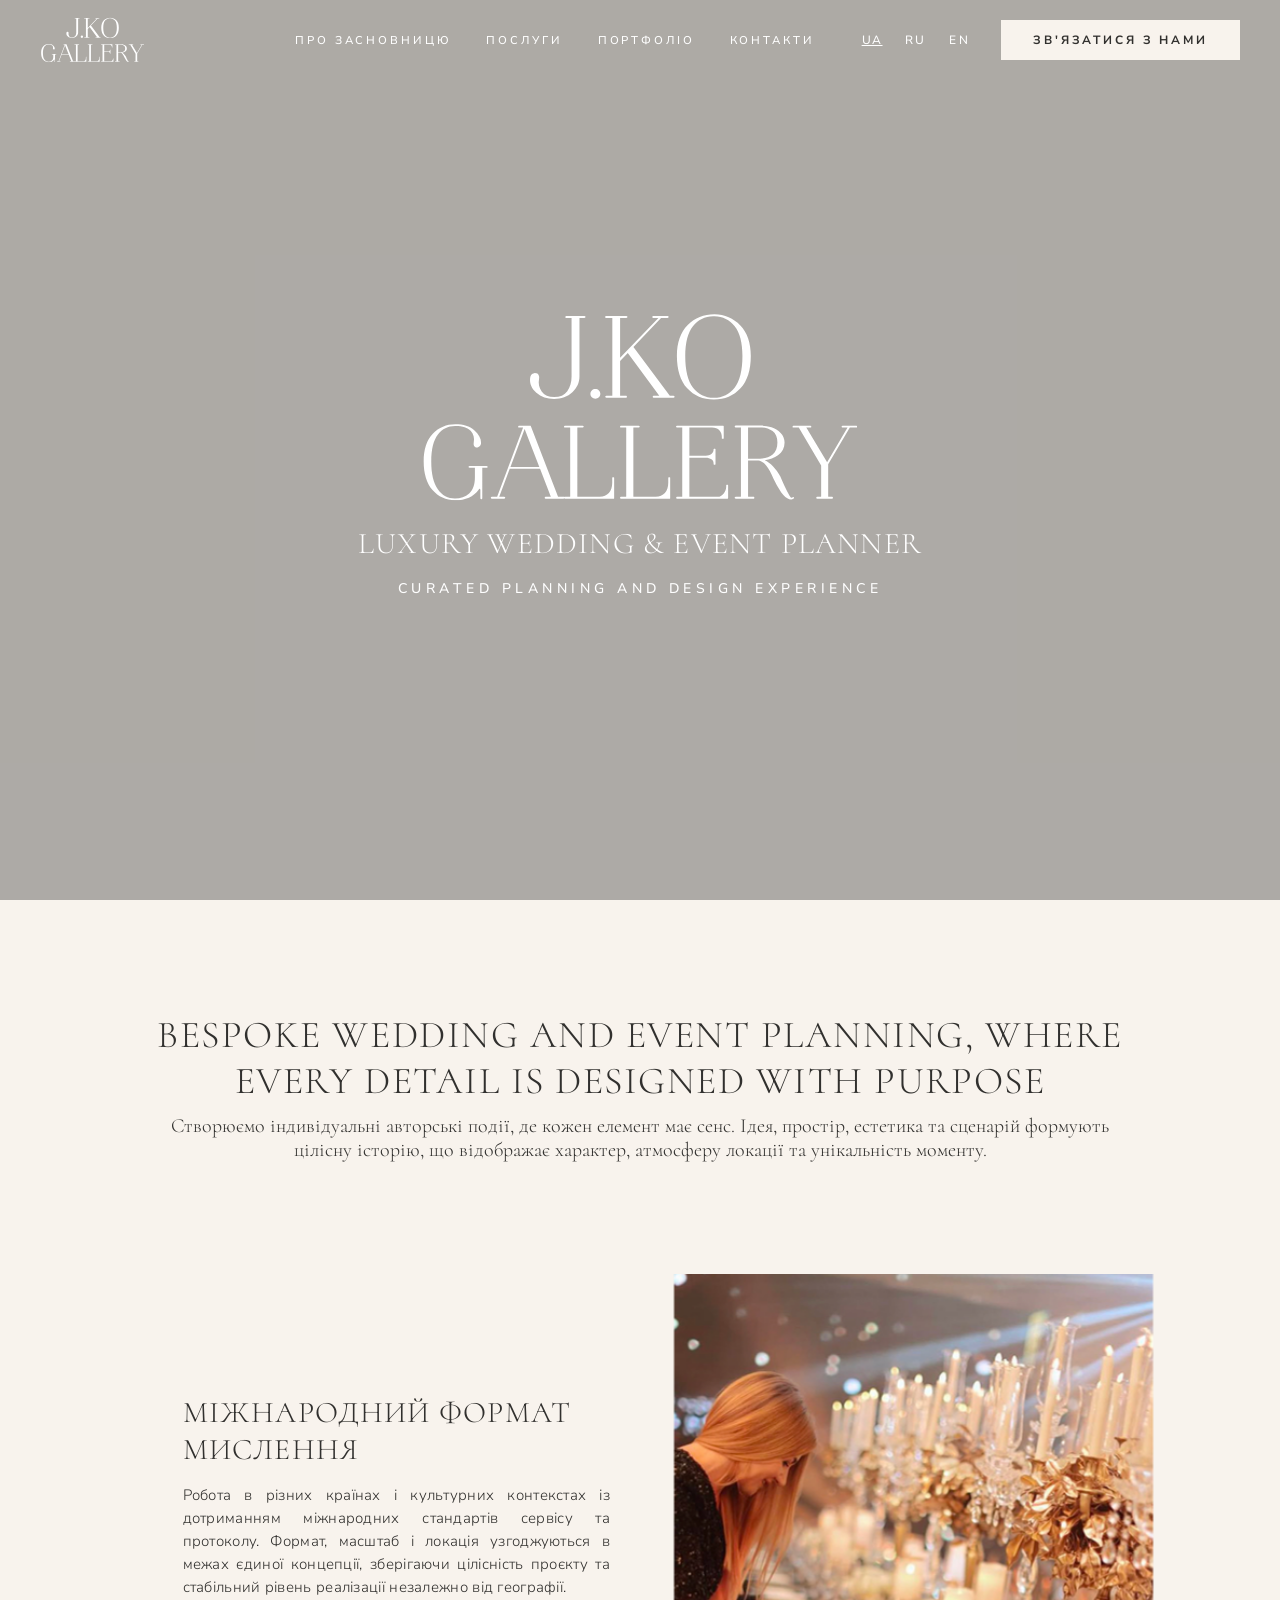
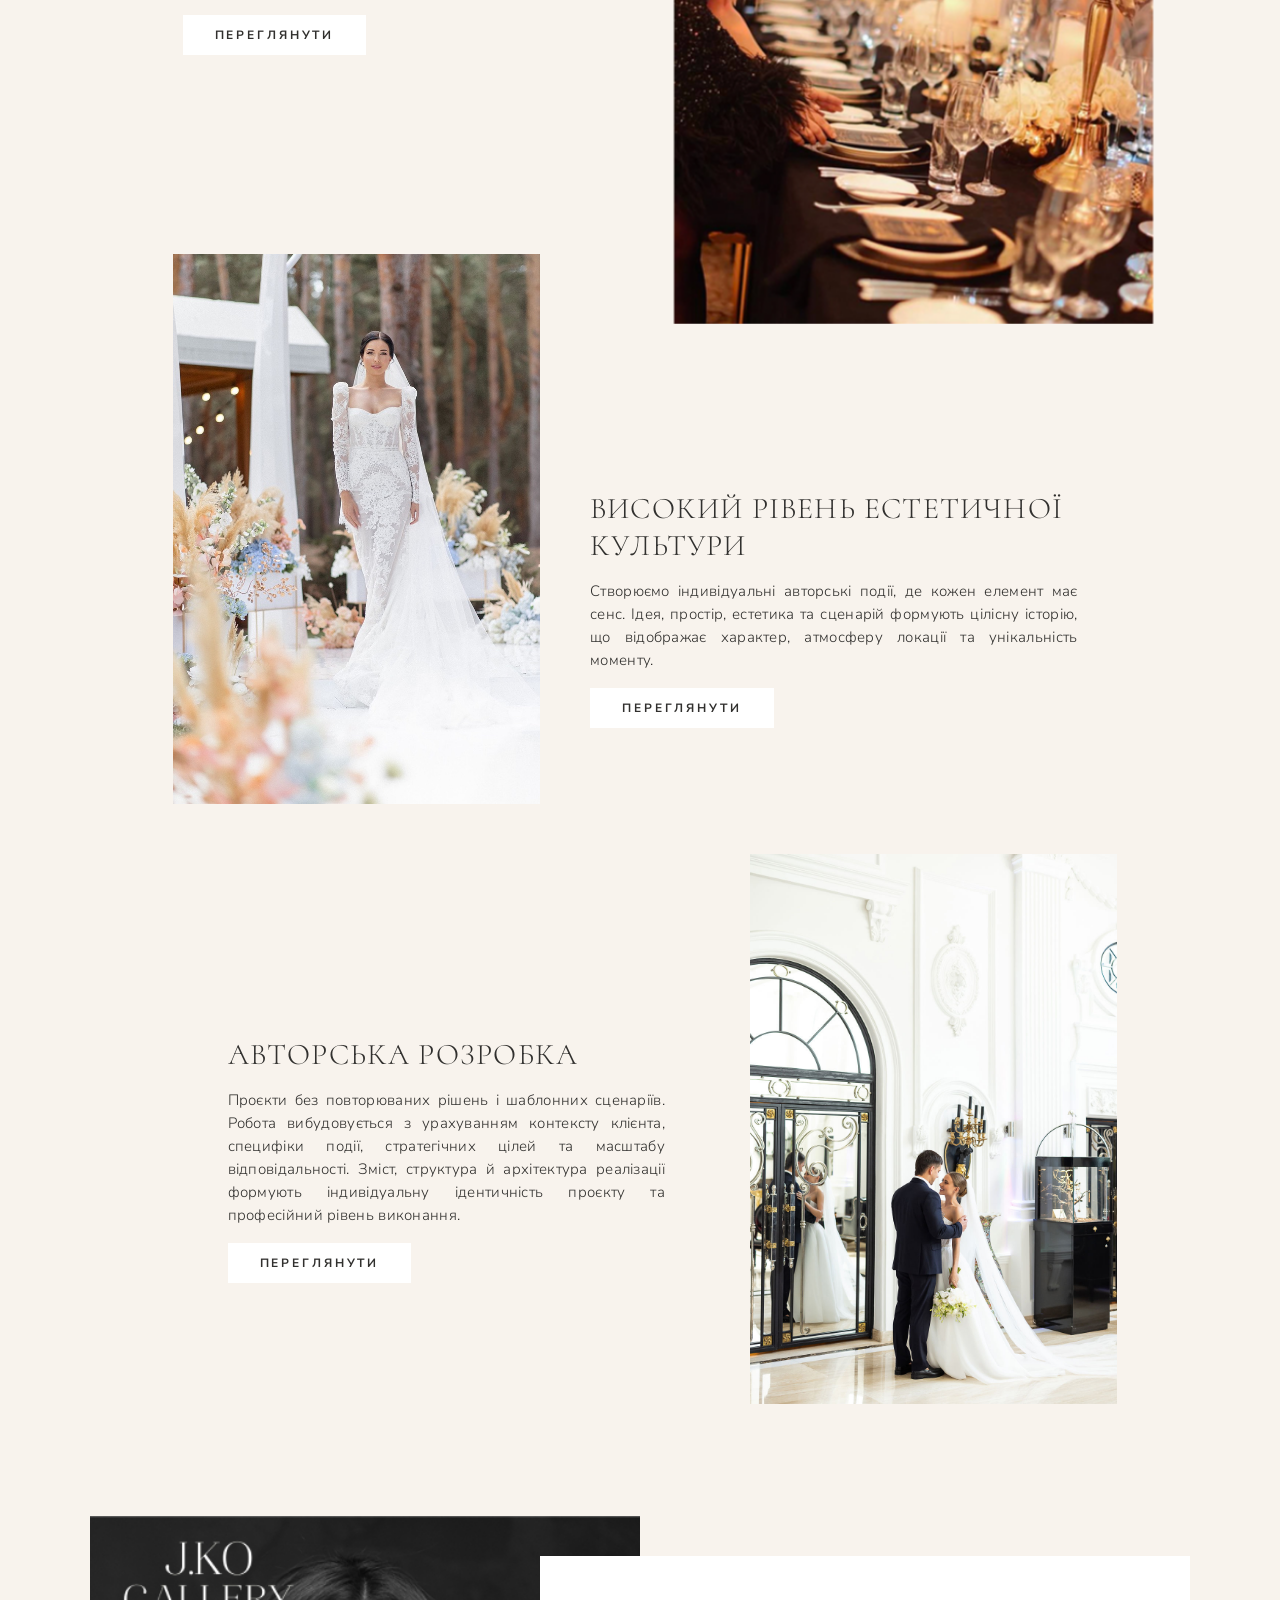
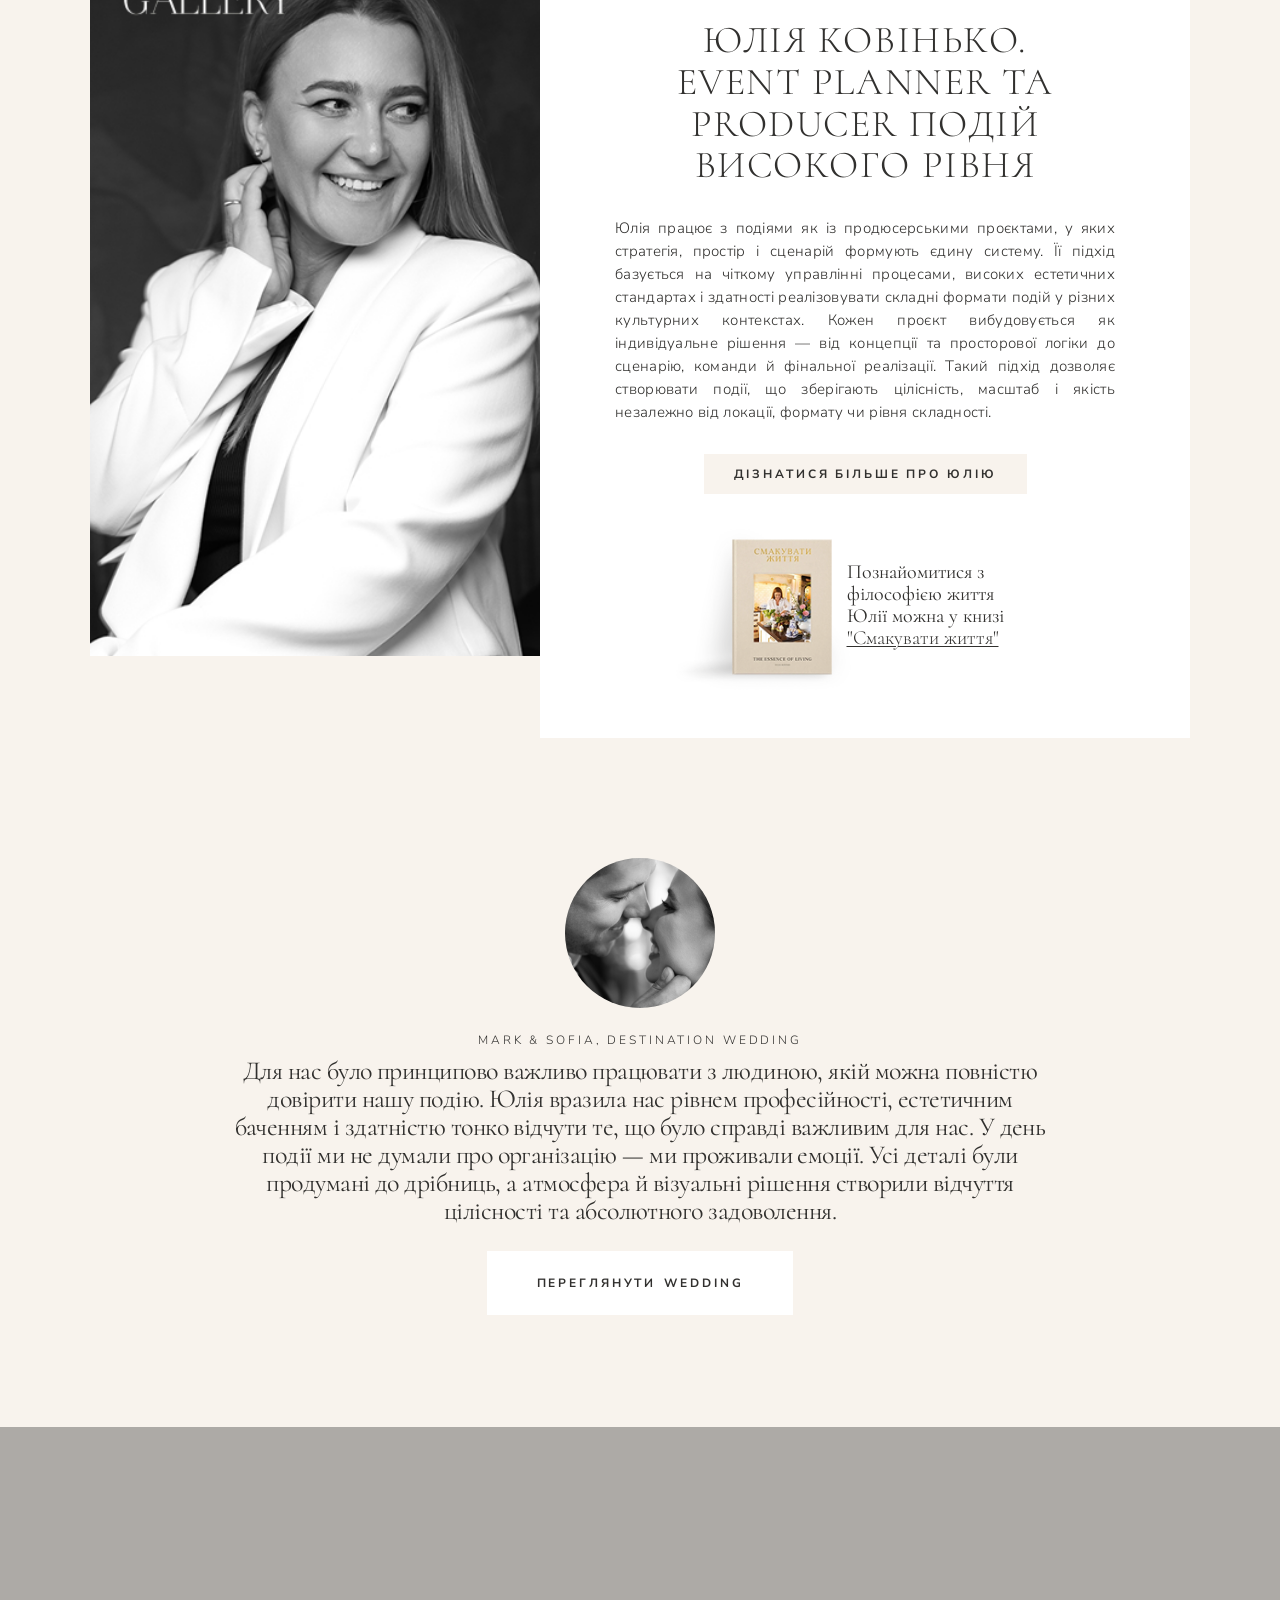
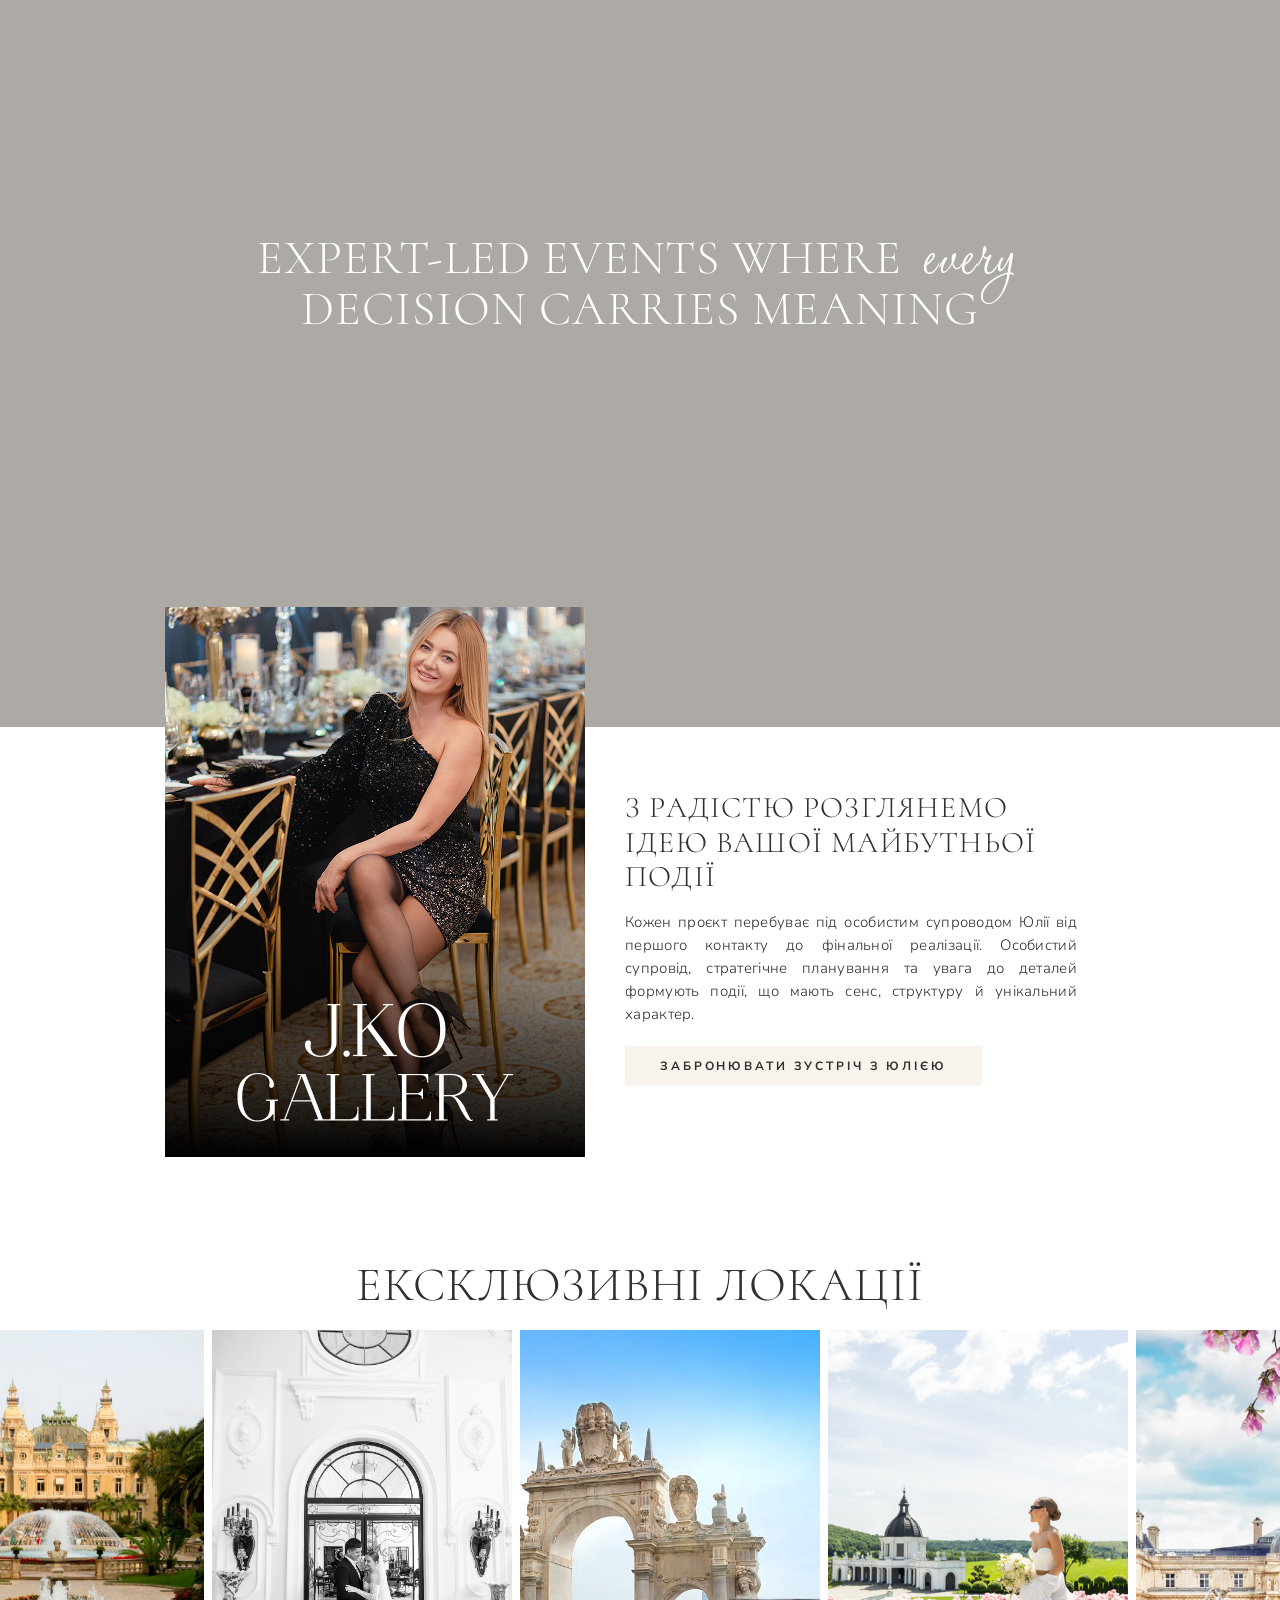
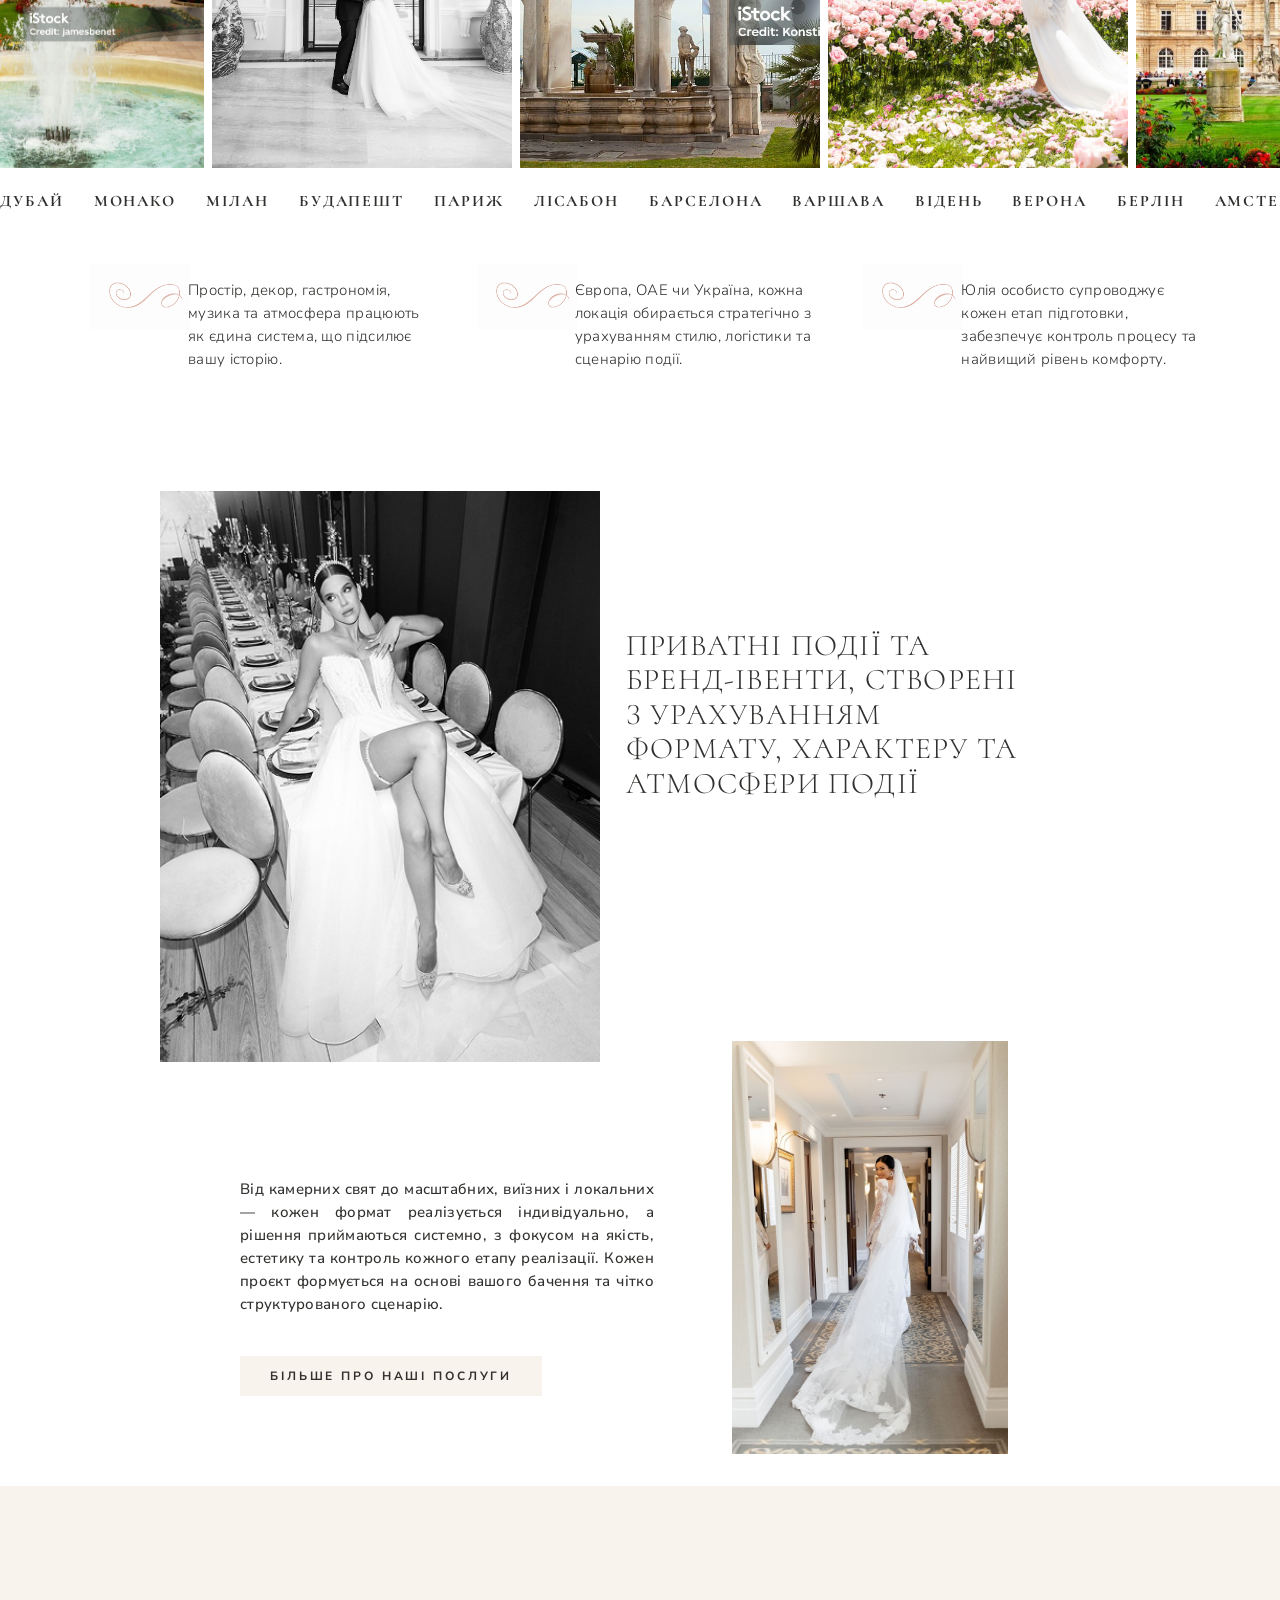
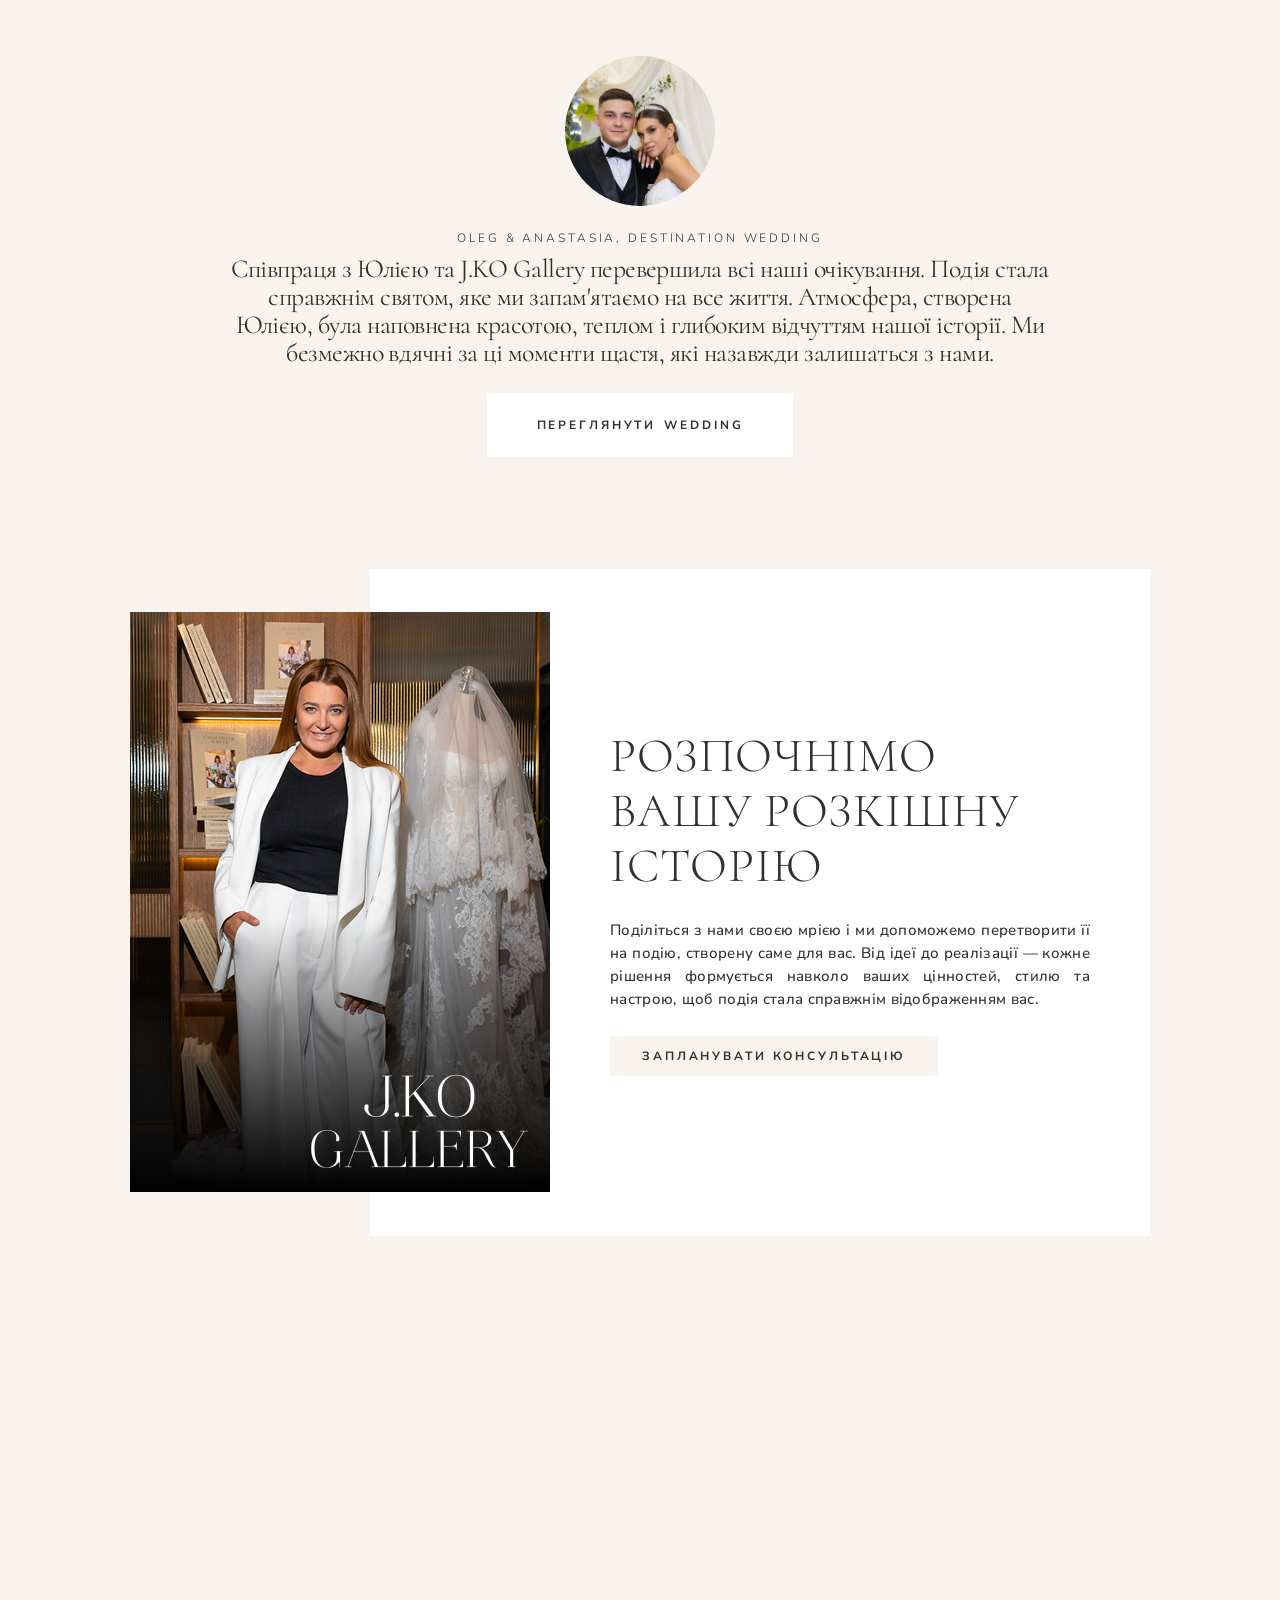
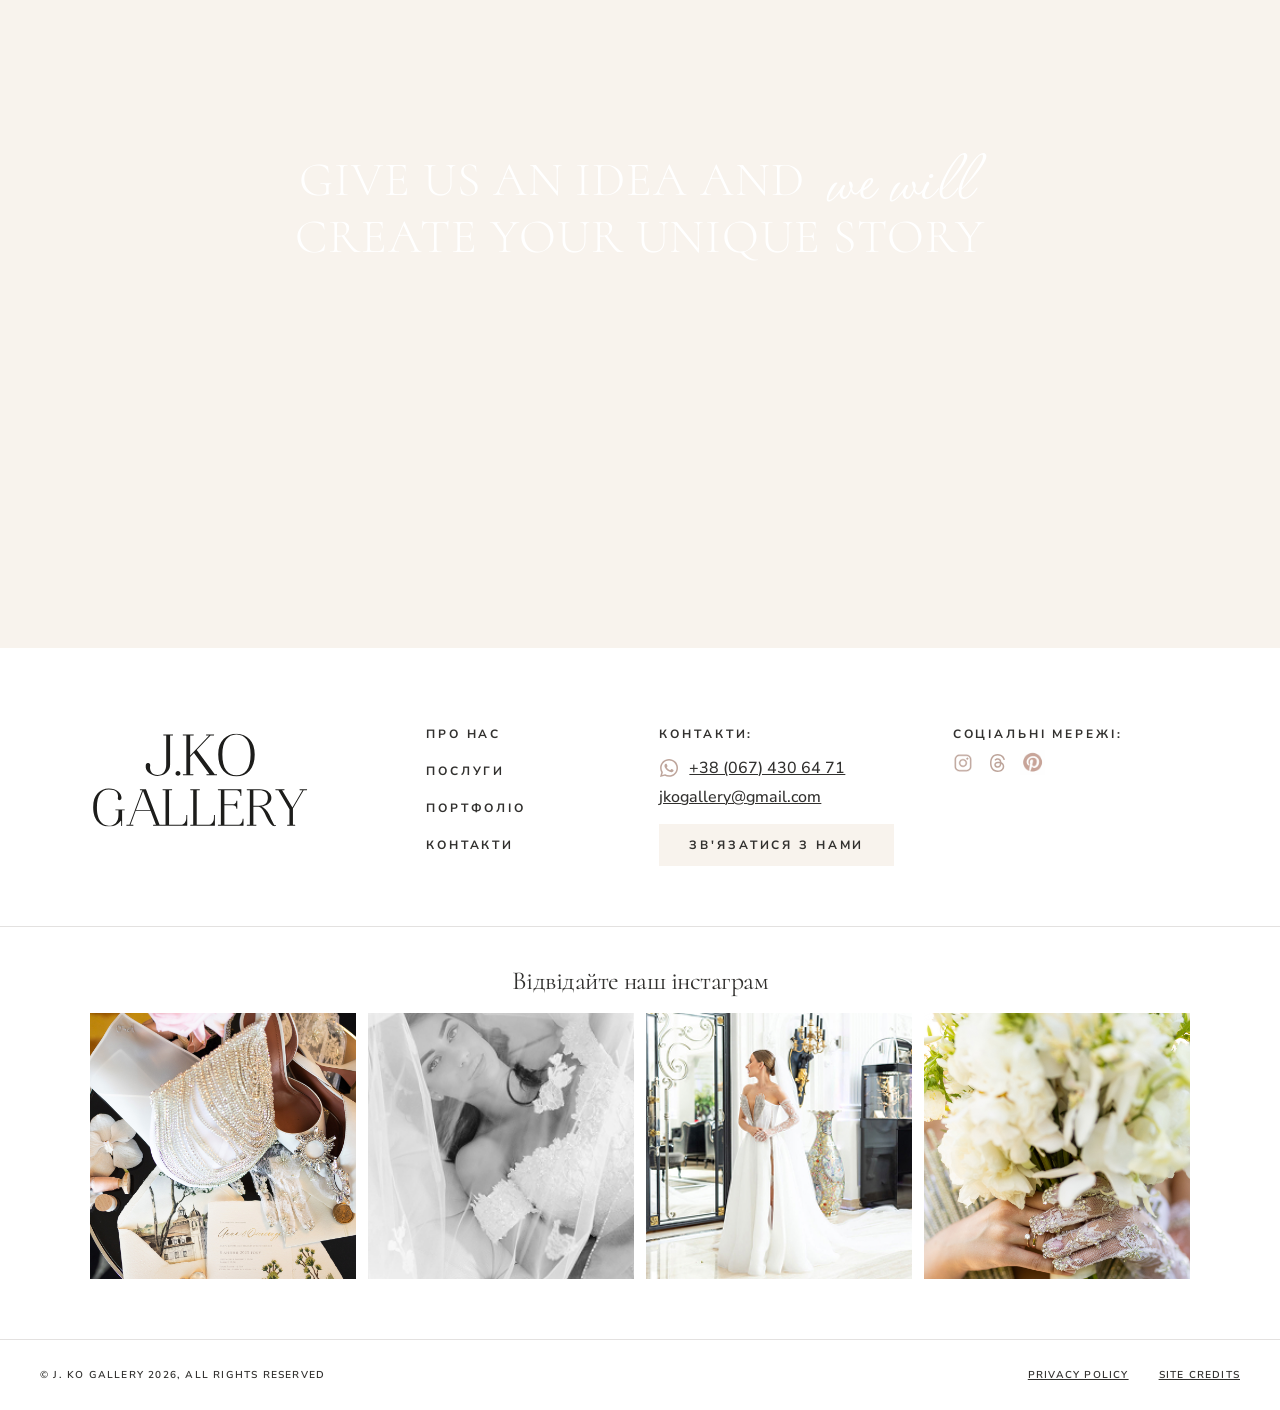
==== commit 24ff2d91: "Update wedding site Made-with: Cursor" ====
--- a/index.html
+++ b/index.html
@@ -157,12 +157,10 @@
             <div class="about-text-wrapper">
                 <div class="about-text-content">
                     <h2 class="about-title">
-                        <span class="about-title-inner">
-                            <span class="about-name" data-translate="aboutName">ЮЛІЯ КОВІНЬКО.</span>
-                            <span class="about-role" data-translate="aboutRole1">EVENT PLANNER TA</span>
-                            <span class="about-role" data-translate="aboutRole2">PRODUCER ПОДІЙ</span>
-                            <span class="about-role" data-translate="aboutRole3">ВИСОКОГО РІВНЯ</span>
-                        </span>
+                        ЮЛІЯ КОВІНЬКО.<br>
+                        EVENT PLANNER TA<br>
+                        PRODUCER ПОДІЙ<br>
+                        ВИСОКОГО РІВНЯ
                     </h2>
                     <p class="about-description" data-translate="aboutDescription">
                         Юлія працює з подіями як із продюсерськими проєктами, у яких стратегія, простір і сценарій формують єдину систему. Її підхід базується на чіткому управлінні процесами, високих естетичних стандартах і здатності реалізовувати складні формати подій у різних культурних контекстах. Кожен проєкт вибудовується як індивідуальне рішення — від концепції та просторової логіки до сценарію, команди й фінальної реалізації. Такий підхід дозволяє створювати події, що зберігають цілісність, масштаб і якість незалежно від локації, формату чи рівня складності.
--- a/style.css
+++ b/style.css
@@ -808,7 +808,7 @@
         width: auto;
         max-width: 360px;
         height: 56px;
-        padding: 0 50px;
+        padding: 18px 50px;
         font-size: 15px !important;
         letter-spacing: 0.28em !important;
         margin-bottom: 50px !important;
@@ -1102,6 +1102,20 @@
     font-weight: 300 !important;
     -webkit-font-smoothing: antialiased !important;
 }
+
+
+    
+@media (min-width: 739px) and (max-width: 1200px) {
+    .grid-container .grid-image:last-child img {
+        width: 100%;
+        height: 100%;
+        object-fit: contain;
+        display: block;
+        left: 50px;
+        position: relative;
+    }
+}
+
 /* Tablet */
 @media (min-width: 601px) and (max-width: 1200px) {
     /* Планшетна версія - використовуємо десктопні стилі */
@@ -1336,14 +1350,7 @@
     }
 
     /* Окремий стиль для зображення 3.jpg, щоб воно не перепліталося */
-    .grid-container .grid-image:last-child img {
-        width: 100%;
-        height: 100%;
-        object-fit: contain;
-        display: block;
-        left: 50px;
-        position: relative;
-    }
+    
 
     .grid-text {
         padding: 140px 30px 80px 40px;
@@ -1367,7 +1374,7 @@
     .grid-btn {
         align-self: flex-start;
         height: 40px;
-        padding: 0 32px;
+        padding: 18px 32px;
         font-size: 12px;
     }
 
@@ -1817,13 +1824,7 @@
         margin-right: 0;
     }
 
-    .grid-image img {
-        object-fit: contain;
-        width: 100%;
-        height: auto;
-        max-width: 100%;
-        display: block;
-    }
+    
 
     .grid-text {
         padding: 0px 0 50px 0;
@@ -1840,6 +1841,7 @@
         margin-top: -12px;
         gap: 16px;
         text-align: left;
+        left: 0;
     }
 
     .grid-btn {
@@ -2291,26 +2293,12 @@
     font-family: 'Cormorant', serif;
     font-style: normal;
     font-size: 38px;
+    font-weight: 300;
     line-height: 1.1;
     letter-spacing: 0.04em;
     text-align: center;
     text-transform: uppercase;
     color: rgba(49, 48, 46, 1);
-}
-
-.about-name,
-.about-role {
-    display: block;
-}
-
-.about-name {
-    font-weight: 300;
-    font-size: 38px;
-}
-
-.about-role {
-    font-weight: 300;
-    font-size: 38px;
 }
 
 .about-description {
@@ -2485,16 +2473,6 @@
         color: rgba(49, 48, 46, 1);
     }
 
-    .about-name {
-        font-weight: 300;
-        font-size: 38px;
-    }
-
-    .about-role {
-        font-weight: 300;
-        font-size: 38px;
-    }
-
     .about-description {
         font-family: 'Nunito Sans', sans-serif;
         font-style: normal;
@@ -2551,18 +2529,22 @@
     }
 }
 
-/* Mobile */
-@media (max-width: 600px) {
+/* About Section Mobile - до 738px */
+@media (max-width: 738px) {
     .about-section {
         padding: 40px 24px;
     }
 
     .about-content {
-        grid-template-columns: 1fr;
+        display: flex;
+        flex-direction: column;
+        grid-template-columns: none;
         min-height: auto;
+        gap: 0;
     }
 
     .about-image-wrapper {
+        order: 1;
         margin-top: 0;
         width: 100vw;
         max-width: 100vw;
@@ -2570,6 +2552,10 @@
         left: 50%;
         margin-left: -50vw;
         overflow: visible;
+    }
+
+    .about-text-wrapper {
+        order: 2;
     }
 
     .about-logo-overlay {
@@ -2599,6 +2585,7 @@
     }
 
     .about-text-wrapper {
+        order: 2;
         padding: 34px 24px 20px 24px;
         margin-left: auto;
         margin-right: auto;
@@ -2607,6 +2594,7 @@
         z-index: 1;
         justify-content: center;
         width: 100%;
+        max-width: 100%;
         box-sizing: border-box;
     }
 
@@ -2626,22 +2614,15 @@
         line-height: 120%;
     }
 
-    .about-name {
-        font-size: 28px;
-    }
-
-    .about-role {
-        font-size: 28px;
-    }
-
     .about-description {
         font-size: 14px;
         line-height: 20px;
         letter-spacing: 0.02em;
         text-align: justify;
-        margin-left: auto;
-        margin-right: auto;
+        margin-left: 0;
+        margin-right: 0;
         max-width: 100%;
+        width: 100%;
     }
 
     .about-btn {
@@ -2655,6 +2636,64 @@
         line-height: 18px;
         text-decoration: none;
     }
+
+    .about-title {
+        font-weight: 400 !important;
+    }
+
+    .book-section {
+        padding-left: 0;
+        padding-right: 0;
+        display: flex;
+        flex-direction: row;
+        align-items: center;
+        justify-content: flex-start;
+        gap: 18px;
+        margin-top: 26px;
+        padding-bottom: 10px;
+        margin-left: 30px;
+        margin-right: auto;
+    }
+
+    .book-image {
+        position: relative;
+        left: auto;
+        top: auto;
+        width: 80px;
+        margin: 0;
+        flex-shrink: 0;
+    }
+
+    .book-image img {
+        width: 210%;
+        max-width: 210%;
+        height: auto;
+        display: block;
+    }
+
+    .book-text {
+        margin-left: 0;
+        max-width: 100%;
+        text-align: left;
+        flex: 1;
+        font-size: 16px;
+        line-height: 22px;
+        margin-top: -14px;
+    }
+
+    .book-text p {
+        margin: 0;
+        font-size: 18px;
+        line-height: 20px;
+    }
+
+    .book-title {
+        font-weight: 400 !important;
+    }
+}
+
+/* Mobile */
+@media (max-width: 600px) {
     .testimonials-section1 {
         padding: 130px 32px 74px 32px;
         max-width: 900px;
@@ -2950,6 +2989,17 @@
     }
 }
 
+@media (min-width: 600px) and (max-width: 738px){
+    .grid-image img {
+        object-fit: contain;
+        width: 100%;
+        height: auto;
+        max-width: 100%;
+        display: block;
+        left: 0;
+    }
+}
+
 /* CTA Section */
 .cta-section {
     width: 100%;
@@ -3136,7 +3186,7 @@
     font-size: 12px;
     font-weight: 700;
     font-style: normal;
-    line-height: 140%;
+    line-height: 18px;
     letter-spacing: 0.24em;
     text-align: center;
     text-transform: uppercase;
@@ -3412,6 +3462,39 @@
     }
 }
 
+@media (min-width: 600px) and (max-width: 738px){
+    .about-content {
+        grid-template-columns: 1fr 1fr;
+        gap: 0;
+        min-height: auto;
+        align-items: start;
+        margin-top: 30px;
+    }
+    .about-description {
+        font-size: 14px;
+        line-height: 20px;
+        letter-spacing: 0.02em;
+        text-align: justify;
+        margin-left: 0;
+        margin-right: 0;
+        max-width: 85%;
+        width: 85%;
+    }
+    .book-section {
+        padding-left: 0;
+        padding-right: 0;
+        display: flex;
+        flex-direction: row;
+        align-items: center;
+        justify-content: flex-start;
+        gap: 18px;
+        margin-top: 26px;
+        padding-bottom: 10px;
+        margin-right: 0;
+        margin-left: 0;
+    }
+}
+
 /* Locations Section */
 .locations-section {
     padding: 82px 0 62px 0;
@@ -3629,7 +3712,7 @@
         object-position: center bottom;
         display: block;
         vertical-align: bottom;
-        left: 0px;
+        left: -40px;
         margin-top: -30px;
 
     }
@@ -4222,7 +4305,7 @@
         font-size: 12px;
         font-weight: 700;
         font-style: normal;
-        line-height: 100%;
+        line-height: 18px;
         letter-spacing: 0.24em;
         text-align: center;
         text-transform: uppercase;
@@ -4956,12 +5039,12 @@
         background-color: #F8F3ED;
         border: none;
         color: rgba(49, 48, 46, 1);
-        padding: 14px 32px;
+        padding: 14px 28px;
         font-family: 'Nunito Sans', sans-serif;
         font-size: 12px;
         font-weight: 700;
         font-style: normal;
-        line-height: 100%;
+        line-height: 18px;
         letter-spacing: 0.24em;
         text-align: center;
         text-transform: uppercase;
@@ -5543,7 +5626,7 @@
         font-size: 12px;
         font-weight: 700;
         font-style: normal;
-        line-height: 100%;
+        line-height: 18px;
         letter-spacing: 0.24em;
         text-align: center;
         text-transform: uppercase;
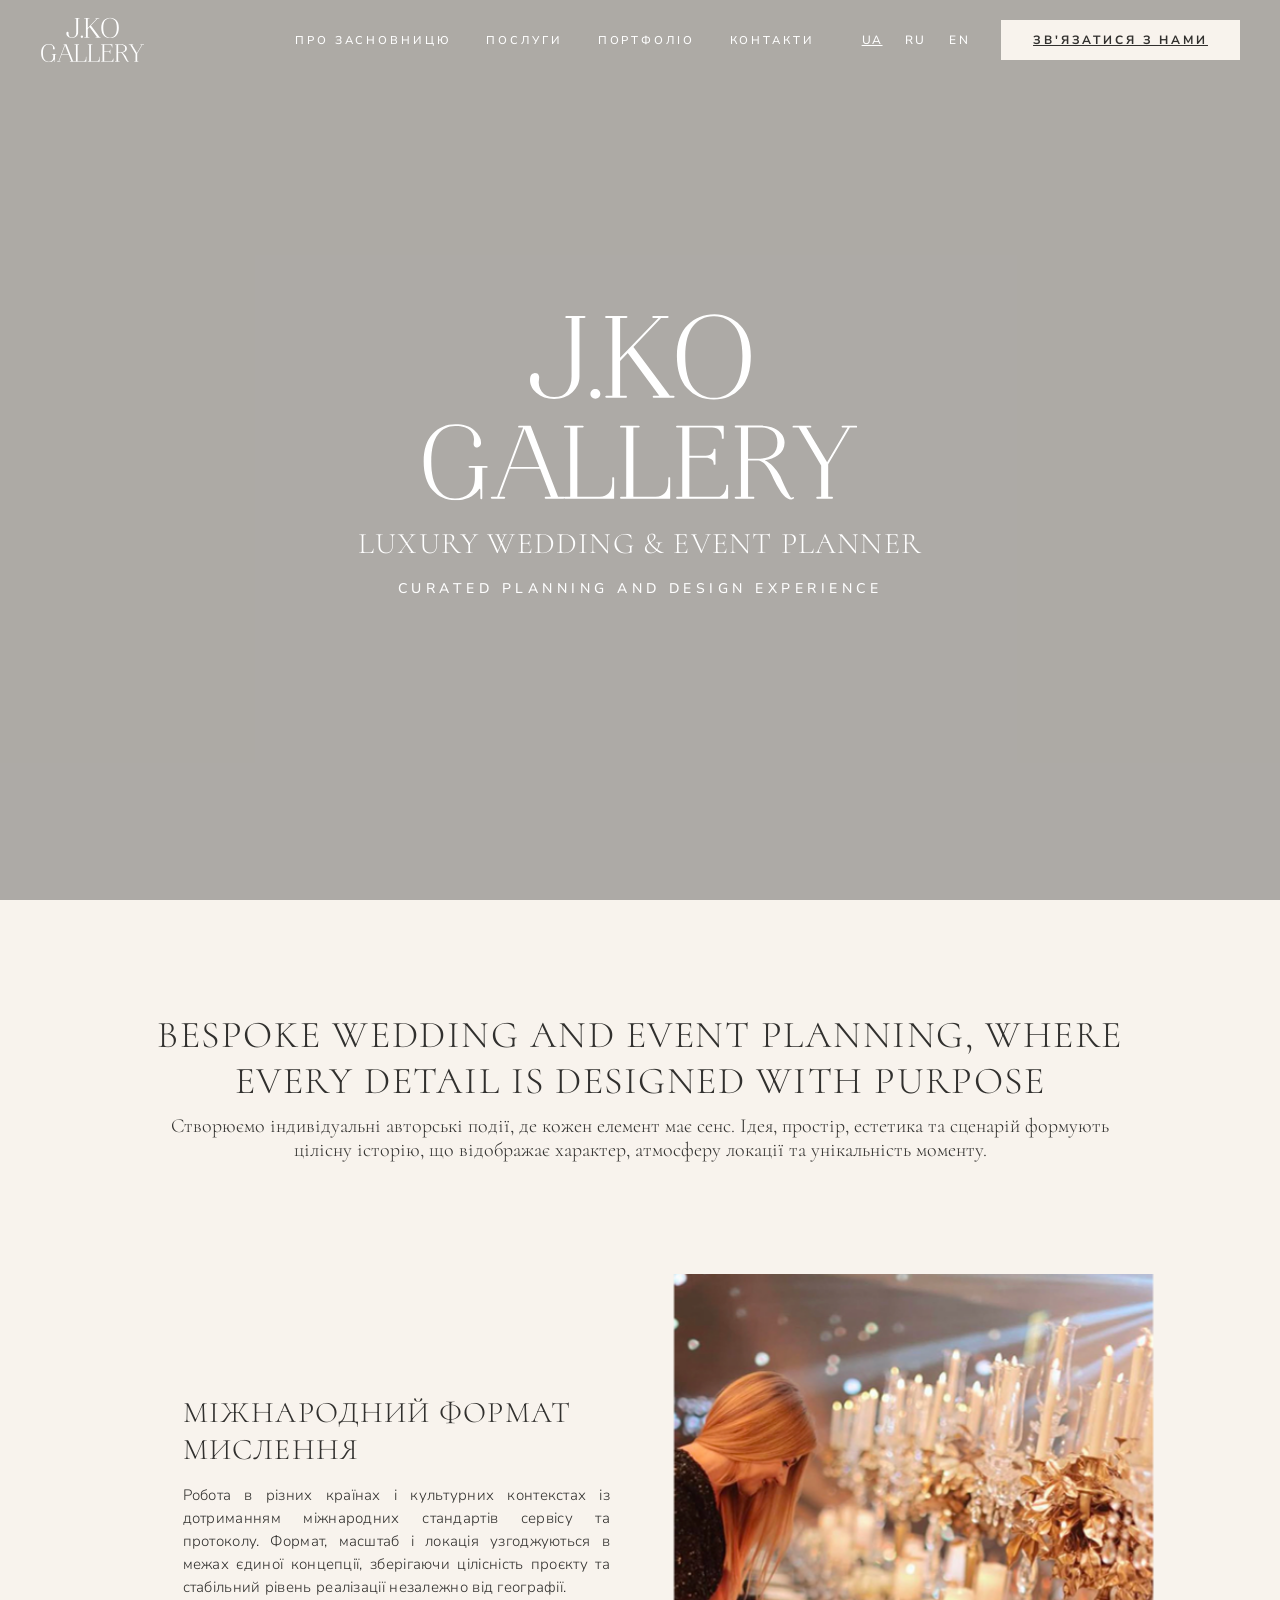
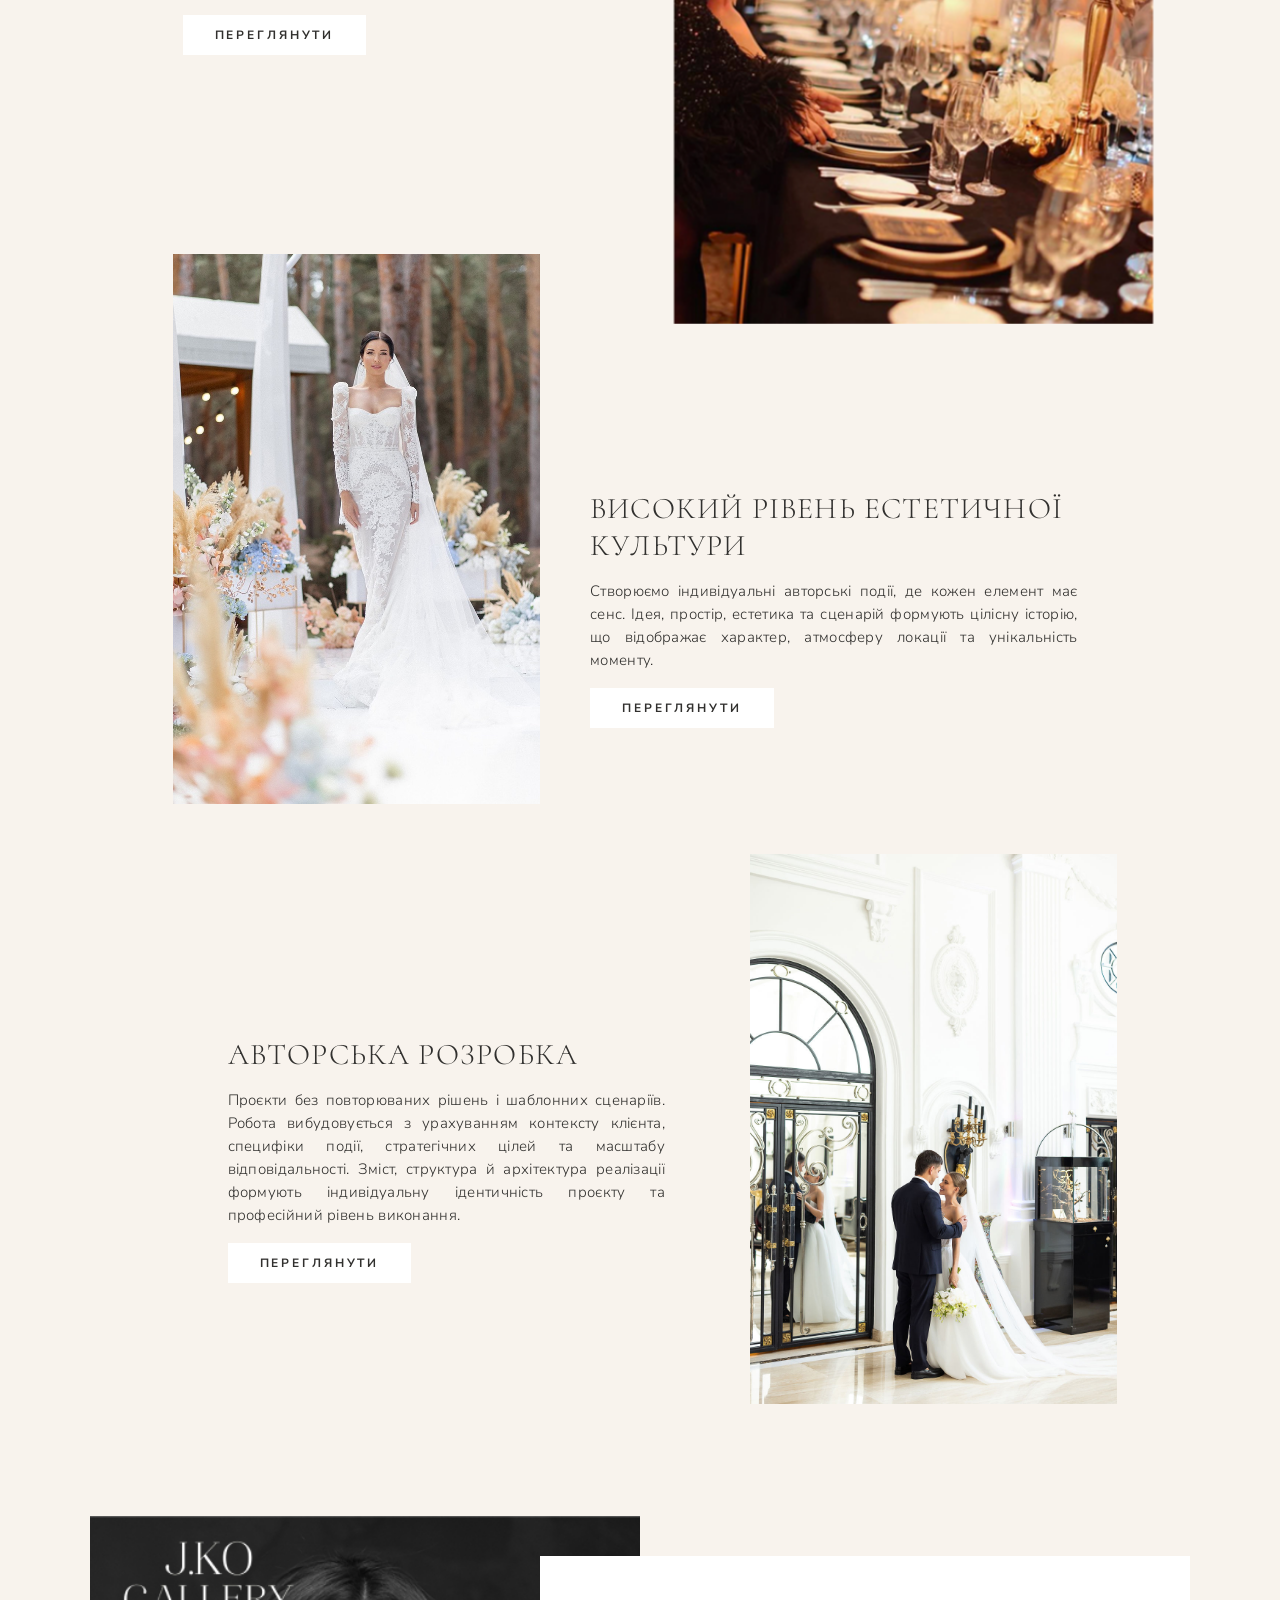
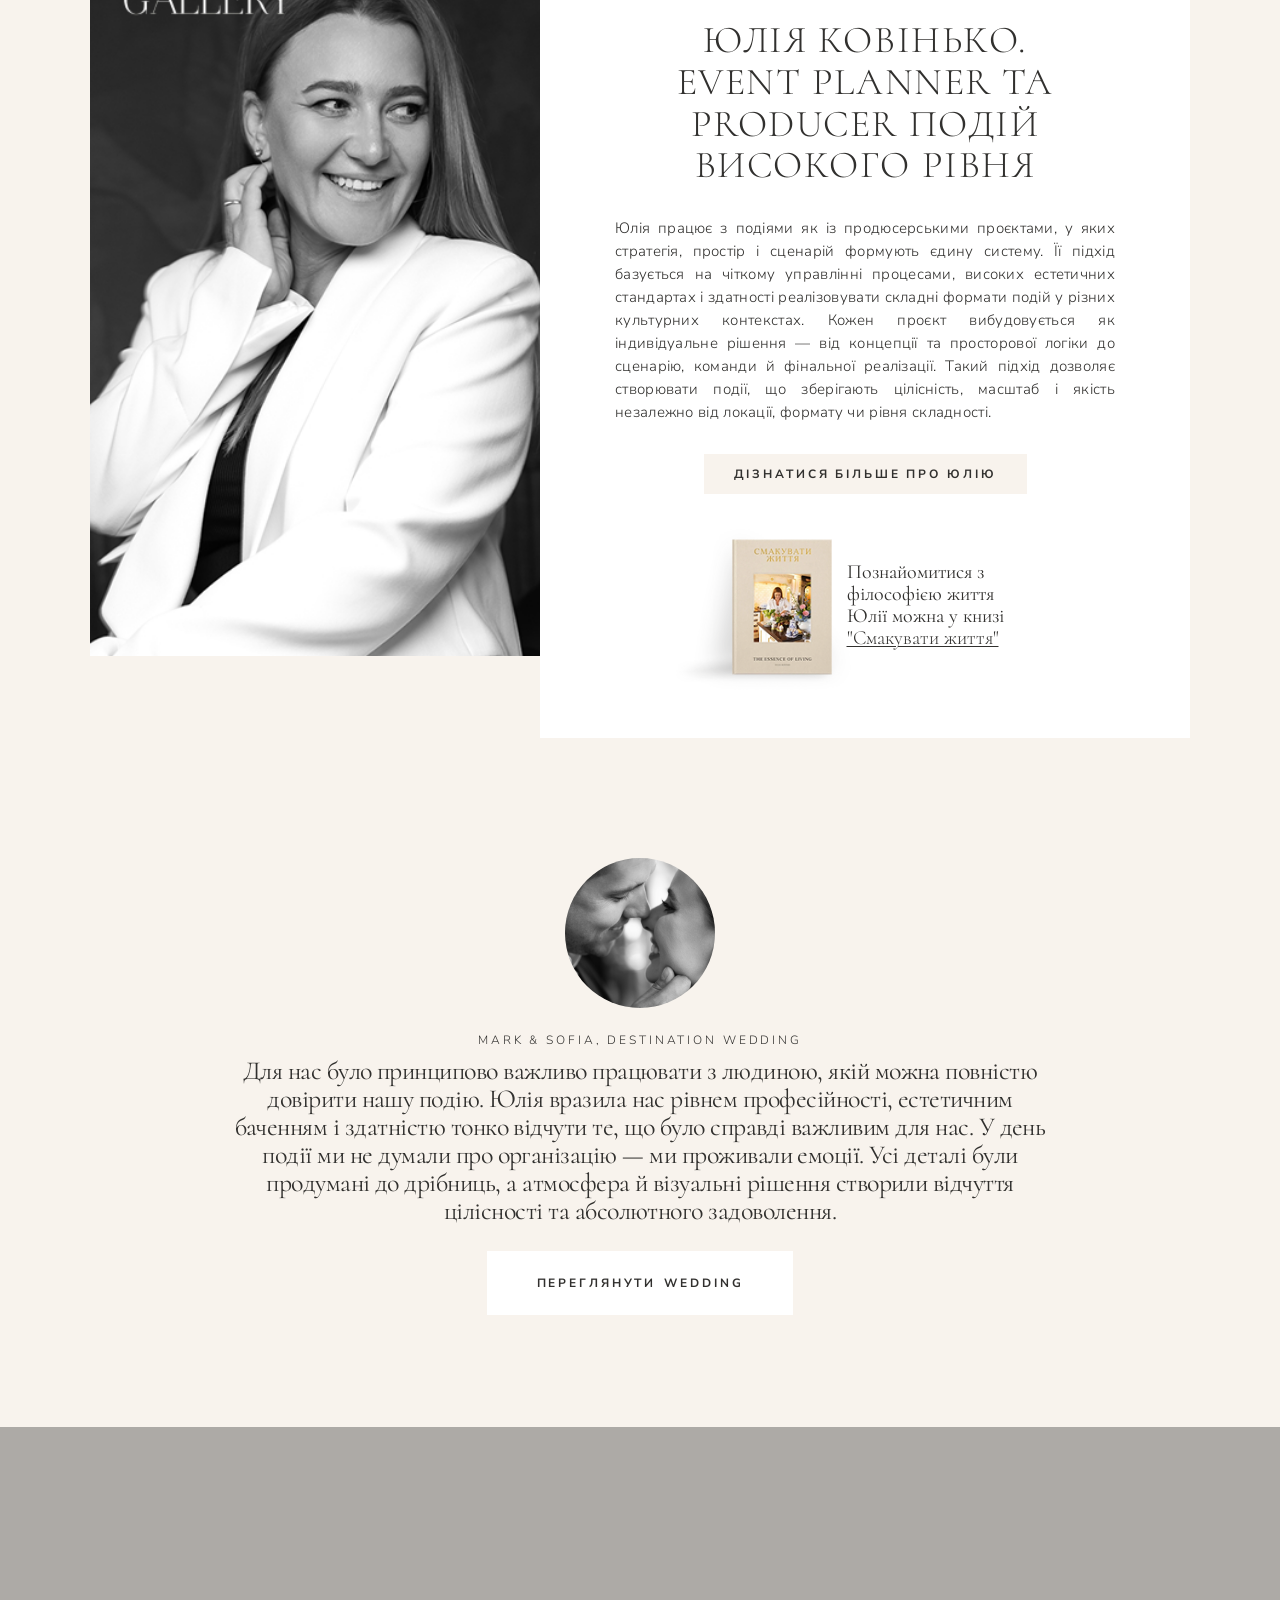
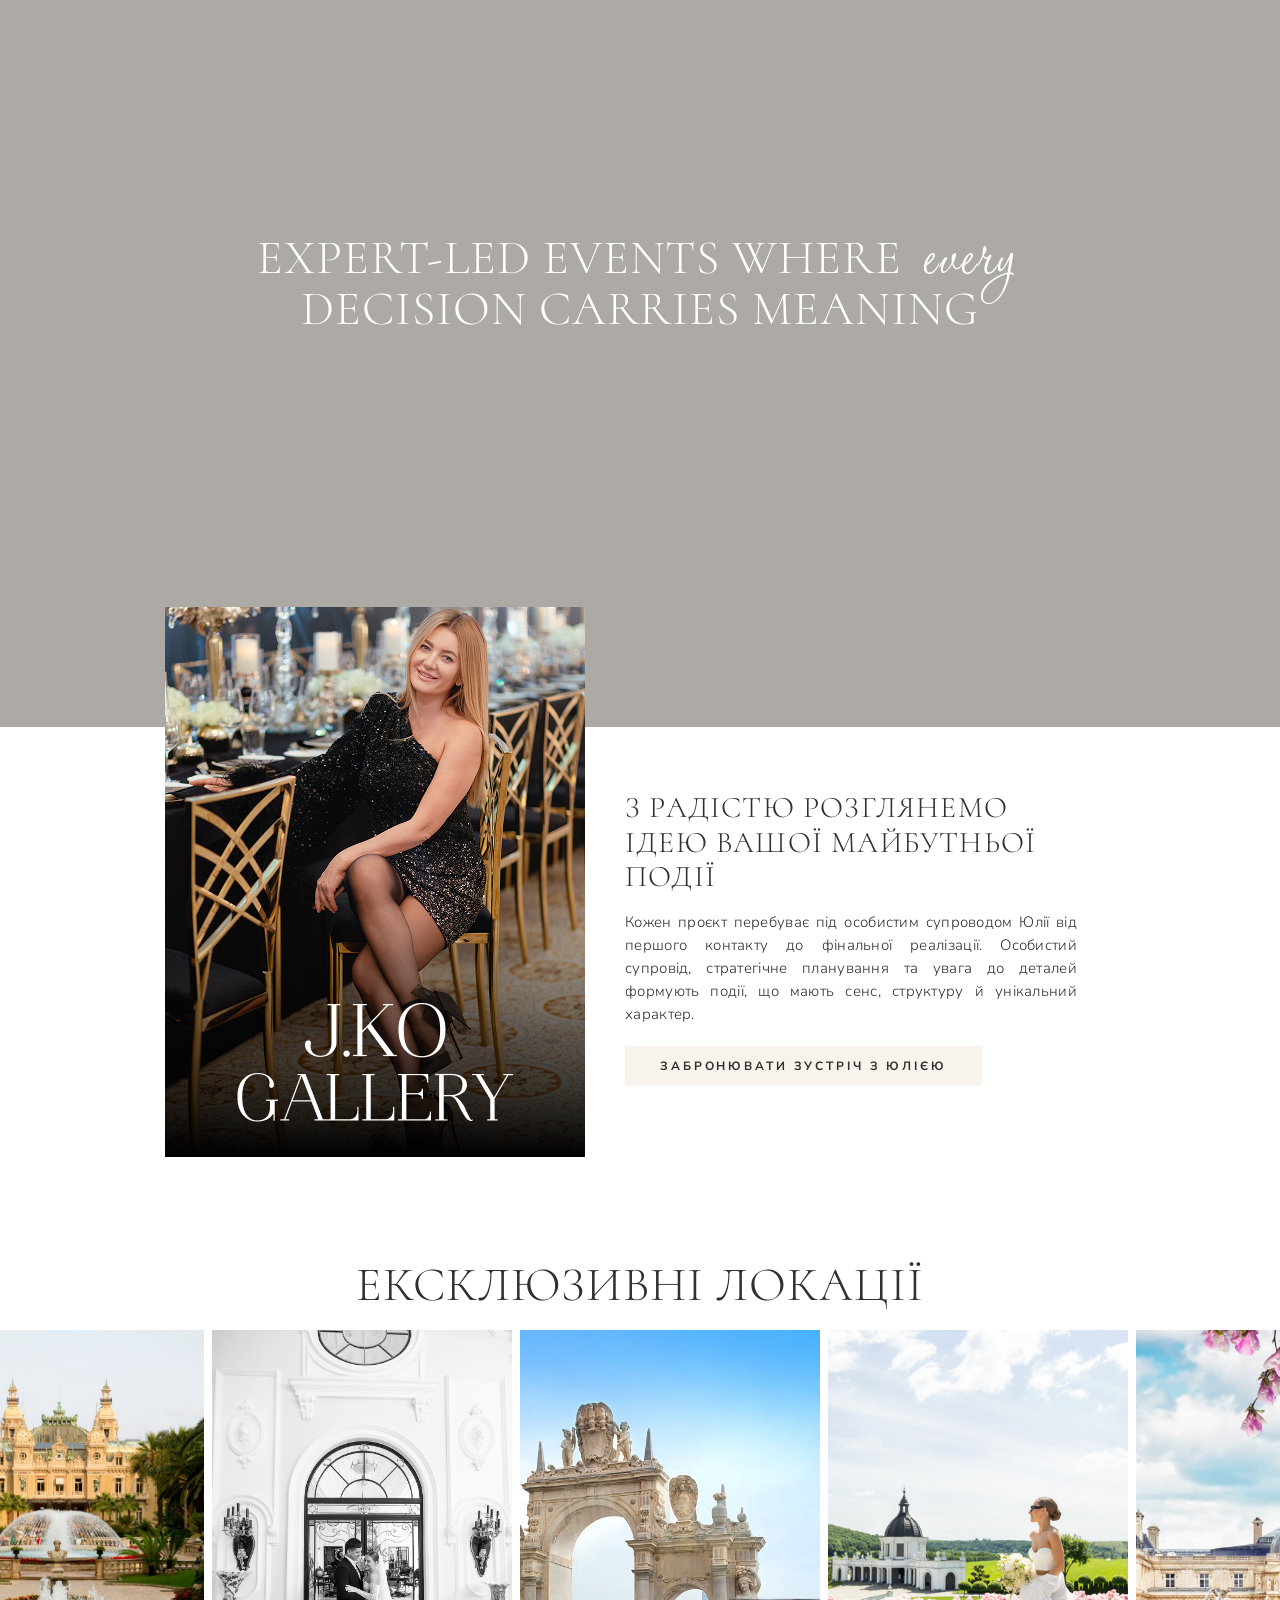
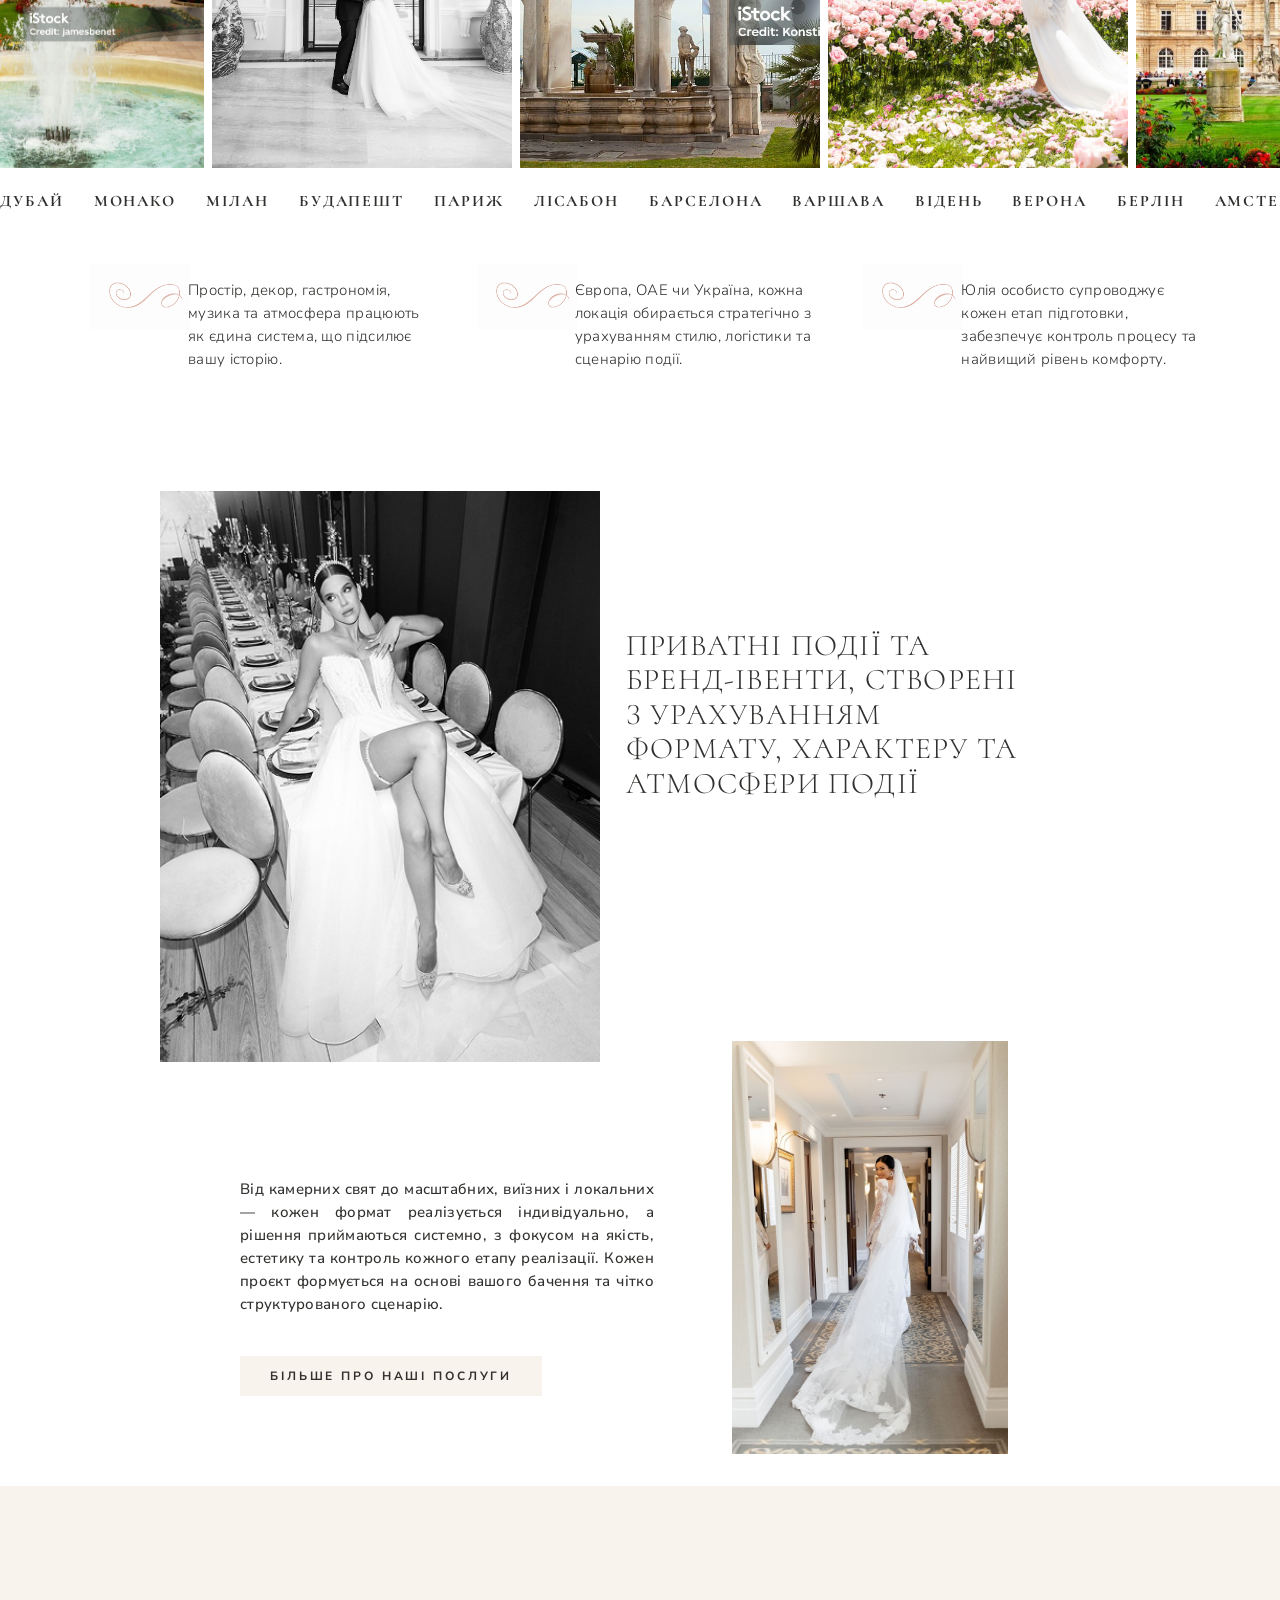
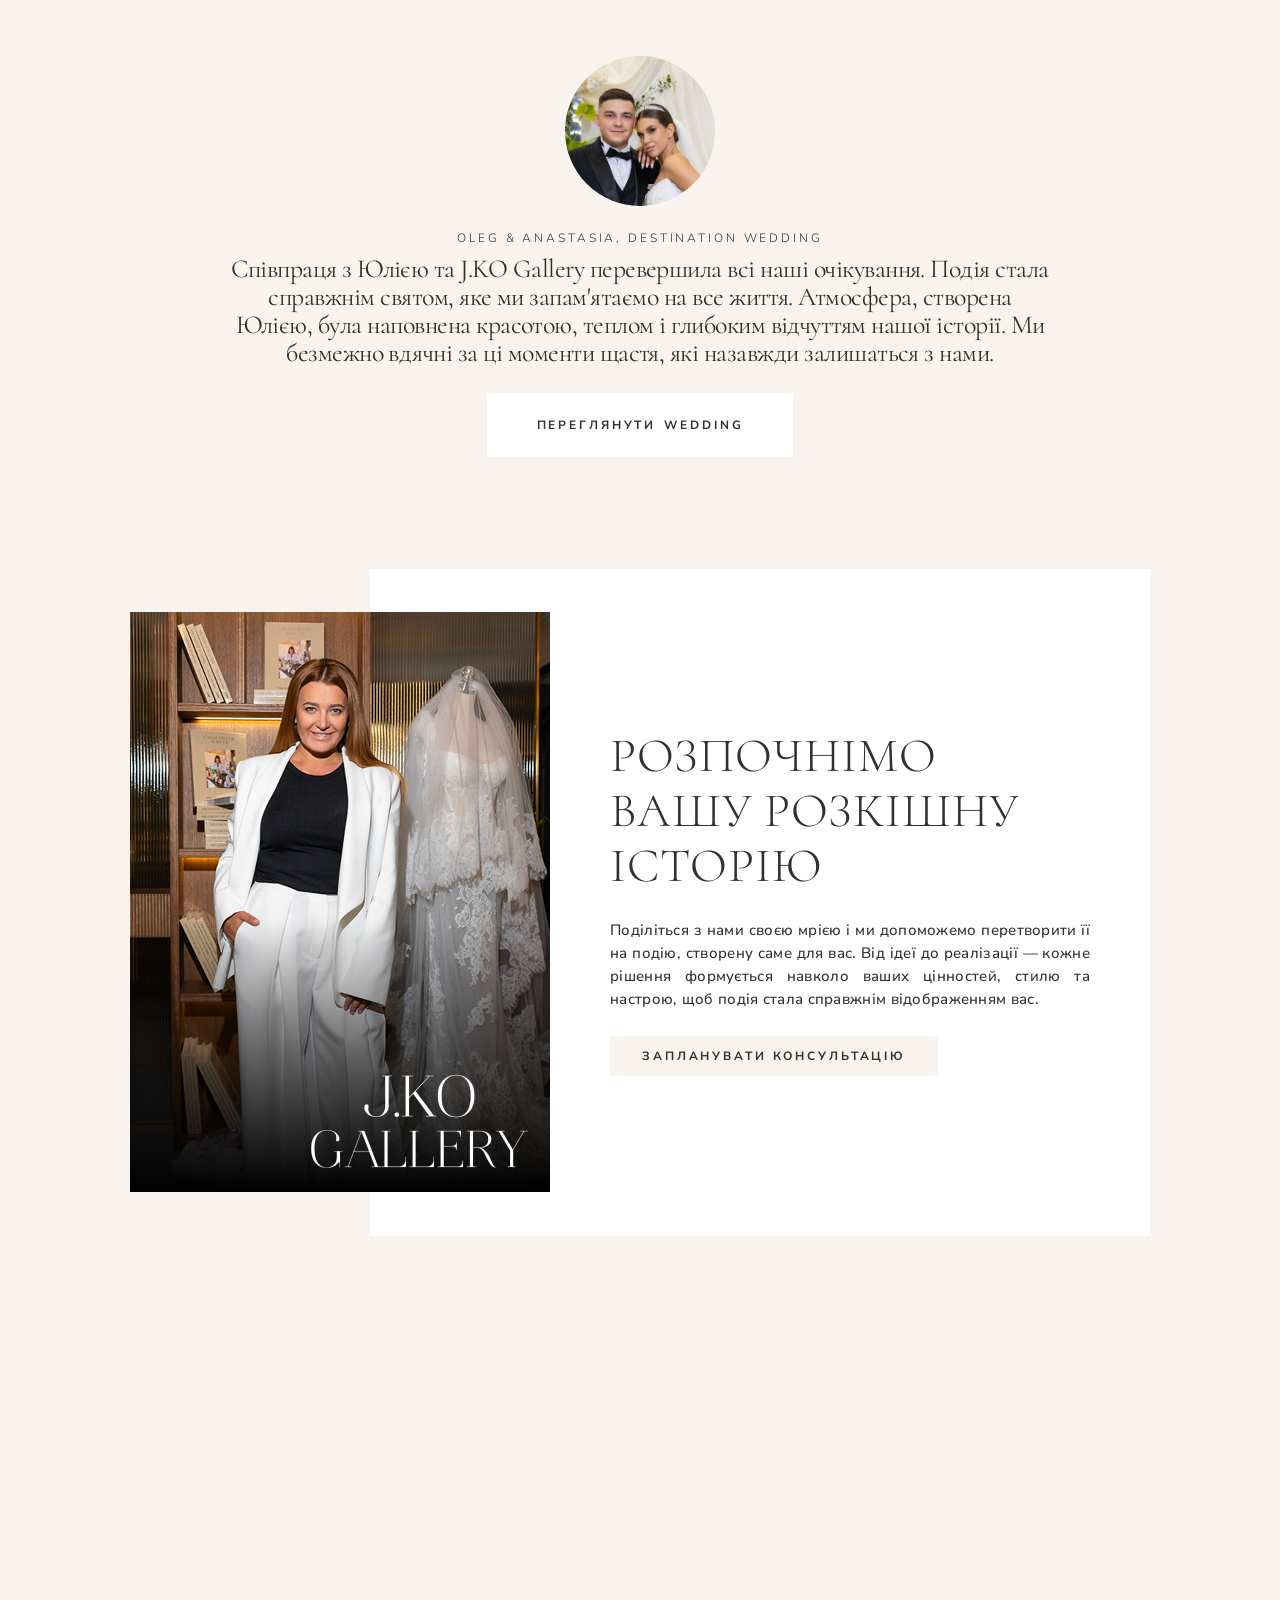
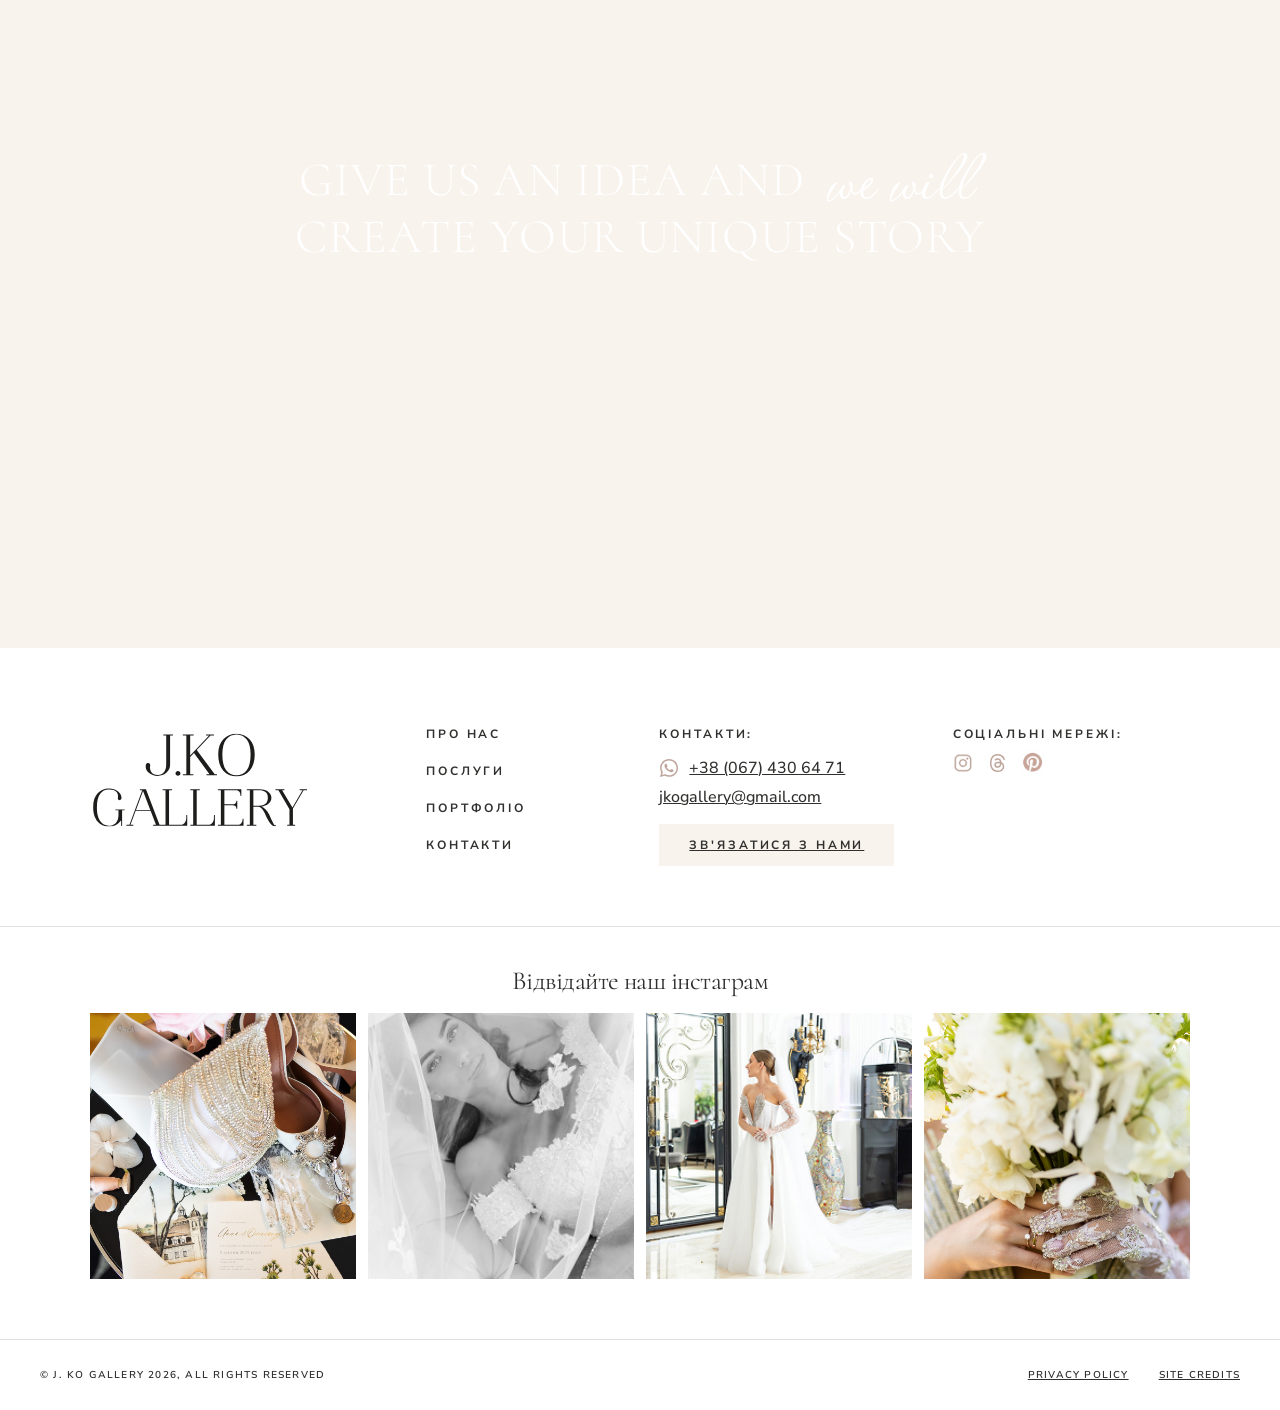
==== commit c6b22b5c: "Link contact buttons to contact page Made-with: Cursor" ====
--- a/index.html
+++ b/index.html
@@ -35,9 +35,9 @@
                 <a href="about.html" class="mobile-nav-link" data-translate="navAbout">ПРО ЗАСНОВНИЦЮ</a>
                 <a href="#" class="mobile-nav-link" data-translate="navServices">ПОСЛУГИ</a>
                 <a href="#" class="mobile-nav-link" data-translate="navPortfolio">ПОРТФОЛІО</a>
-                <a href="#" class="mobile-nav-link" data-translate="navContacts">КОНТАКТИ</a>
+                <a href="contact.html" class="mobile-nav-link" data-translate="navContacts">КОНТАКТИ</a>
             </nav>
-            <button class="mobile-contact-btn" data-translate="contactBtn">ЗВ'ЯЗАТИСЯ З НАМИ</button>
+            <a href="contact.html" class="mobile-contact-btn" data-translate="contactBtn">ЗВ'ЯЗАТИСЯ З НАМИ</a>
             <a href="https://www.instagram.com/jko_gallery/" class="mobile-instagram" target="_blank" rel="noopener noreferrer">
                 <img src="src/img/for dev/icons and logo/instagram.svg" alt="Instagram" class="instagram-icon">
                 <span>Instagram</span>
@@ -59,7 +59,7 @@
             <a href="about.html" class="nav-link" data-translate="navAbout">ПРО ЗАСНОВНИЦЮ</a>
             <a href="#" class="nav-link" data-translate="navServices">ПОСЛУГИ</a>
             <a href="#" class="nav-link" data-translate="navPortfolio">ПОРТФОЛІО</a>
-            <a href="#" class="nav-link" data-translate="navContacts">КОНТАКТИ</a>
+            <a href="contact.html" class="nav-link" data-translate="navContacts">КОНТАКТИ</a>
         </nav>
 
         <div class="header-right">
@@ -68,7 +68,7 @@
                 <span class="lang" data-lang="ru">RU</span>
                 <span class="lang" data-lang="en">EN</span>
             </div>
-            <button class="contact-btn" data-translate="contactBtn">ЗВ'ЯЗАТИСЯ З НАМИ</button>
+            <a href="contact.html" class="contact-btn" data-translate="contactBtn">ЗВ'ЯЗАТИСЯ З НАМИ</a>
         </div>
     </header>
 
@@ -684,7 +684,7 @@
                 <a href="#about" class="footer-nav-link" data-translate="footerAbout">ПРО НАС</a>
                 <a href="#services" class="footer-nav-link" data-translate="footerServices">ПОСЛУГИ</a>
                 <a href="#portfolio" class="footer-nav-link" data-translate="footerPortfolio">ПОРТФОЛІО</a>
-                <a href="#contacts" class="footer-nav-link" data-translate="footerContacts">КОНТАКТИ</a>
+                <a href="contact.html" class="footer-nav-link" data-translate="footerContacts">КОНТАКТИ</a>
             </nav>
             <div class="footer-contacts">
                 <h3 class="footer-section-title" data-translate="footerContactsTitle">КОНТАКТИ:</h3>
@@ -697,7 +697,7 @@
                         <a href="mailto:jkogallery@gmail.com" class="footer-contact-link">jkogallery@gmail.com</a>
                     </div>
                 </div>
-                <button class="footer-btn" data-translate="contactBtn">ЗВ'ЯЗАТИСЯ З НАМИ</button>
+                <a href="contact.html" class="footer-btn" data-translate="contactBtn">ЗВ'ЯЗАТИСЯ З НАМИ</a>
             </div>
             <div class="footer-right">
                 <h3 class="footer-section-title" data-translate="footerSocialTitle">СОЦІАЛЬНІ МЕРЕЖІ:</h3>
--- a/style.css
+++ b/style.css
@@ -733,7 +733,7 @@
     color: var(--black, #31302E);
     text-align: center;
     border: none;
-    padding: 0 32px;
+    padding: 24px 32px;
     font-family: "Nunito Sans", sans-serif;
     font-size: 12px;
     font-style: normal;
@@ -2633,7 +2633,7 @@
         display: flex;
         align-items: center;
         justify-content: center;
-        line-height: 18px;
+        line-height: 140%;
         text-decoration: none;
     }
 
@@ -3459,6 +3459,7 @@
         width: 100%;
         height: 58px;
         margin-top: 8px;
+        line-height: 140%;
     }
 }
 
@@ -5117,7 +5118,7 @@
     .consultation-title {
         font-size: 28px;
         letter-spacing: 0.02em;
-        line-height: 100%;
+        line-height: 120%;
         margin-bottom: 18px;
         text-align: left;
         margin-top: -14px;
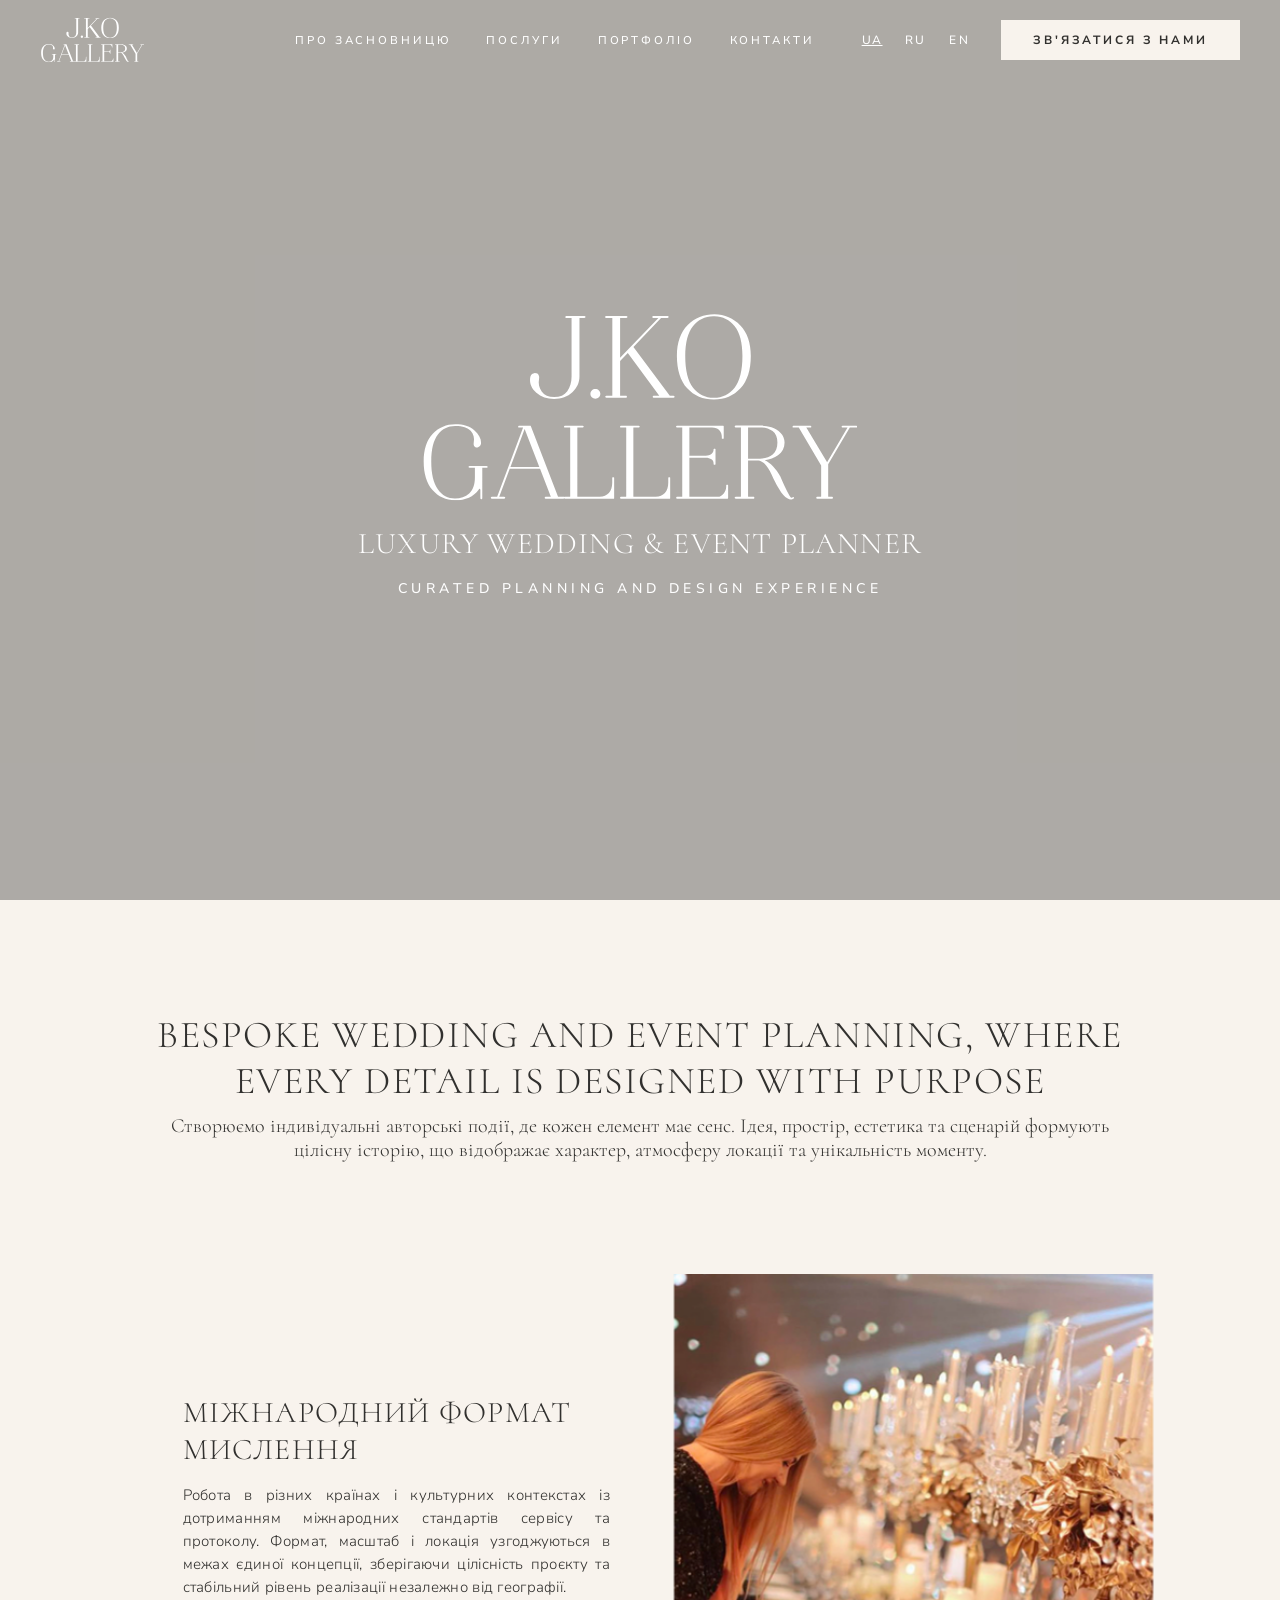
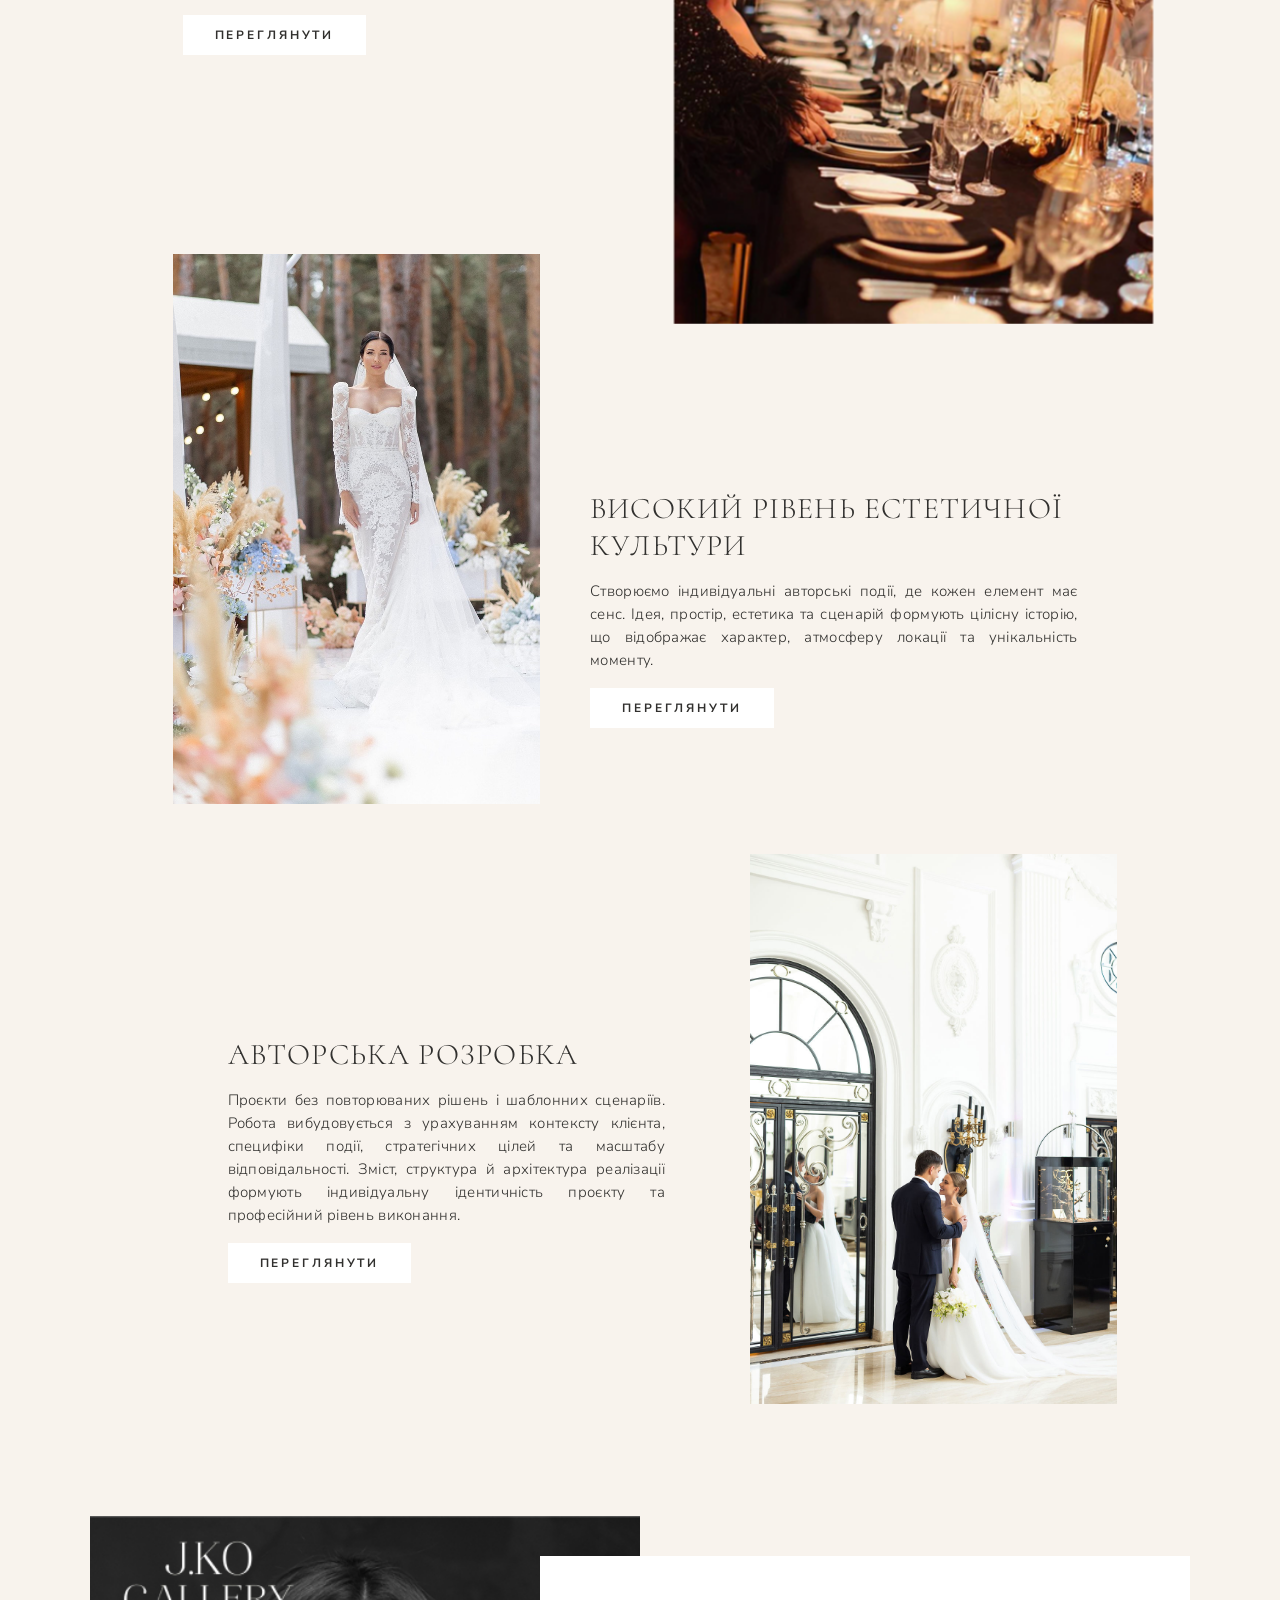
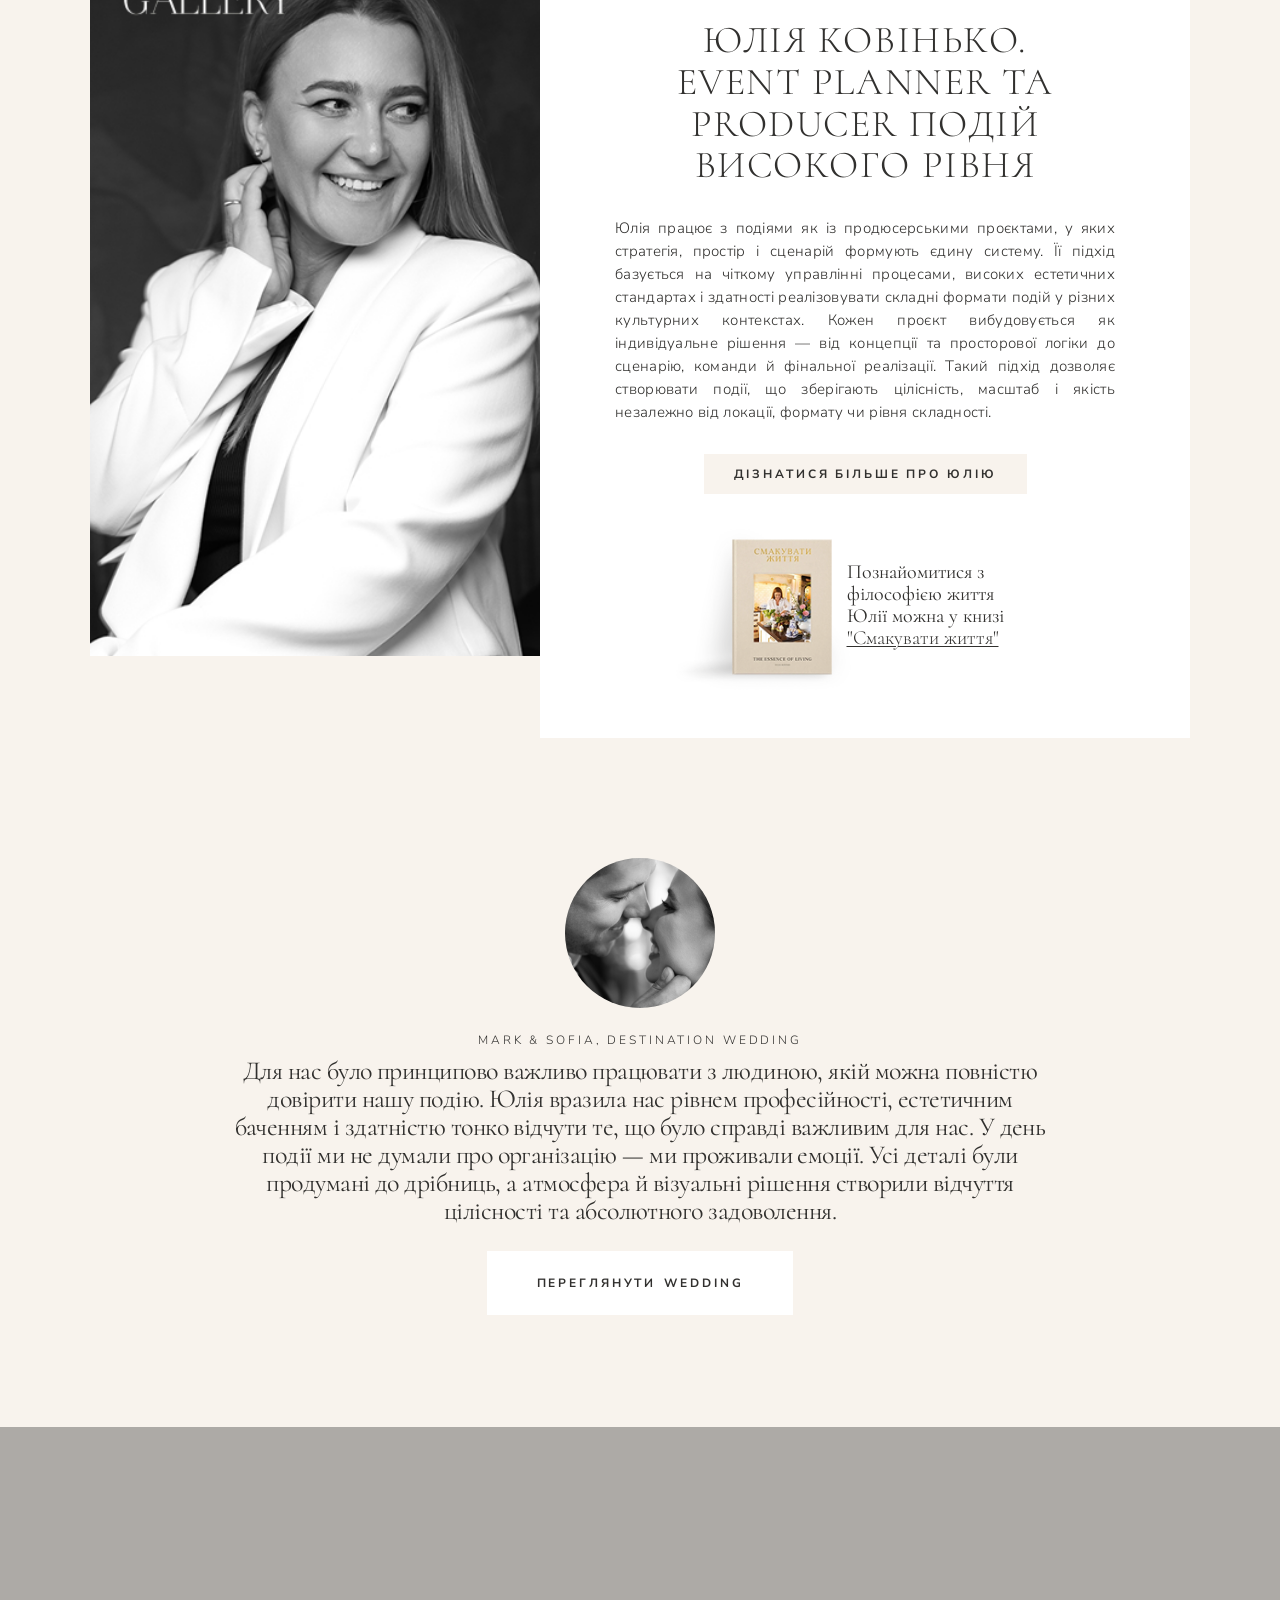
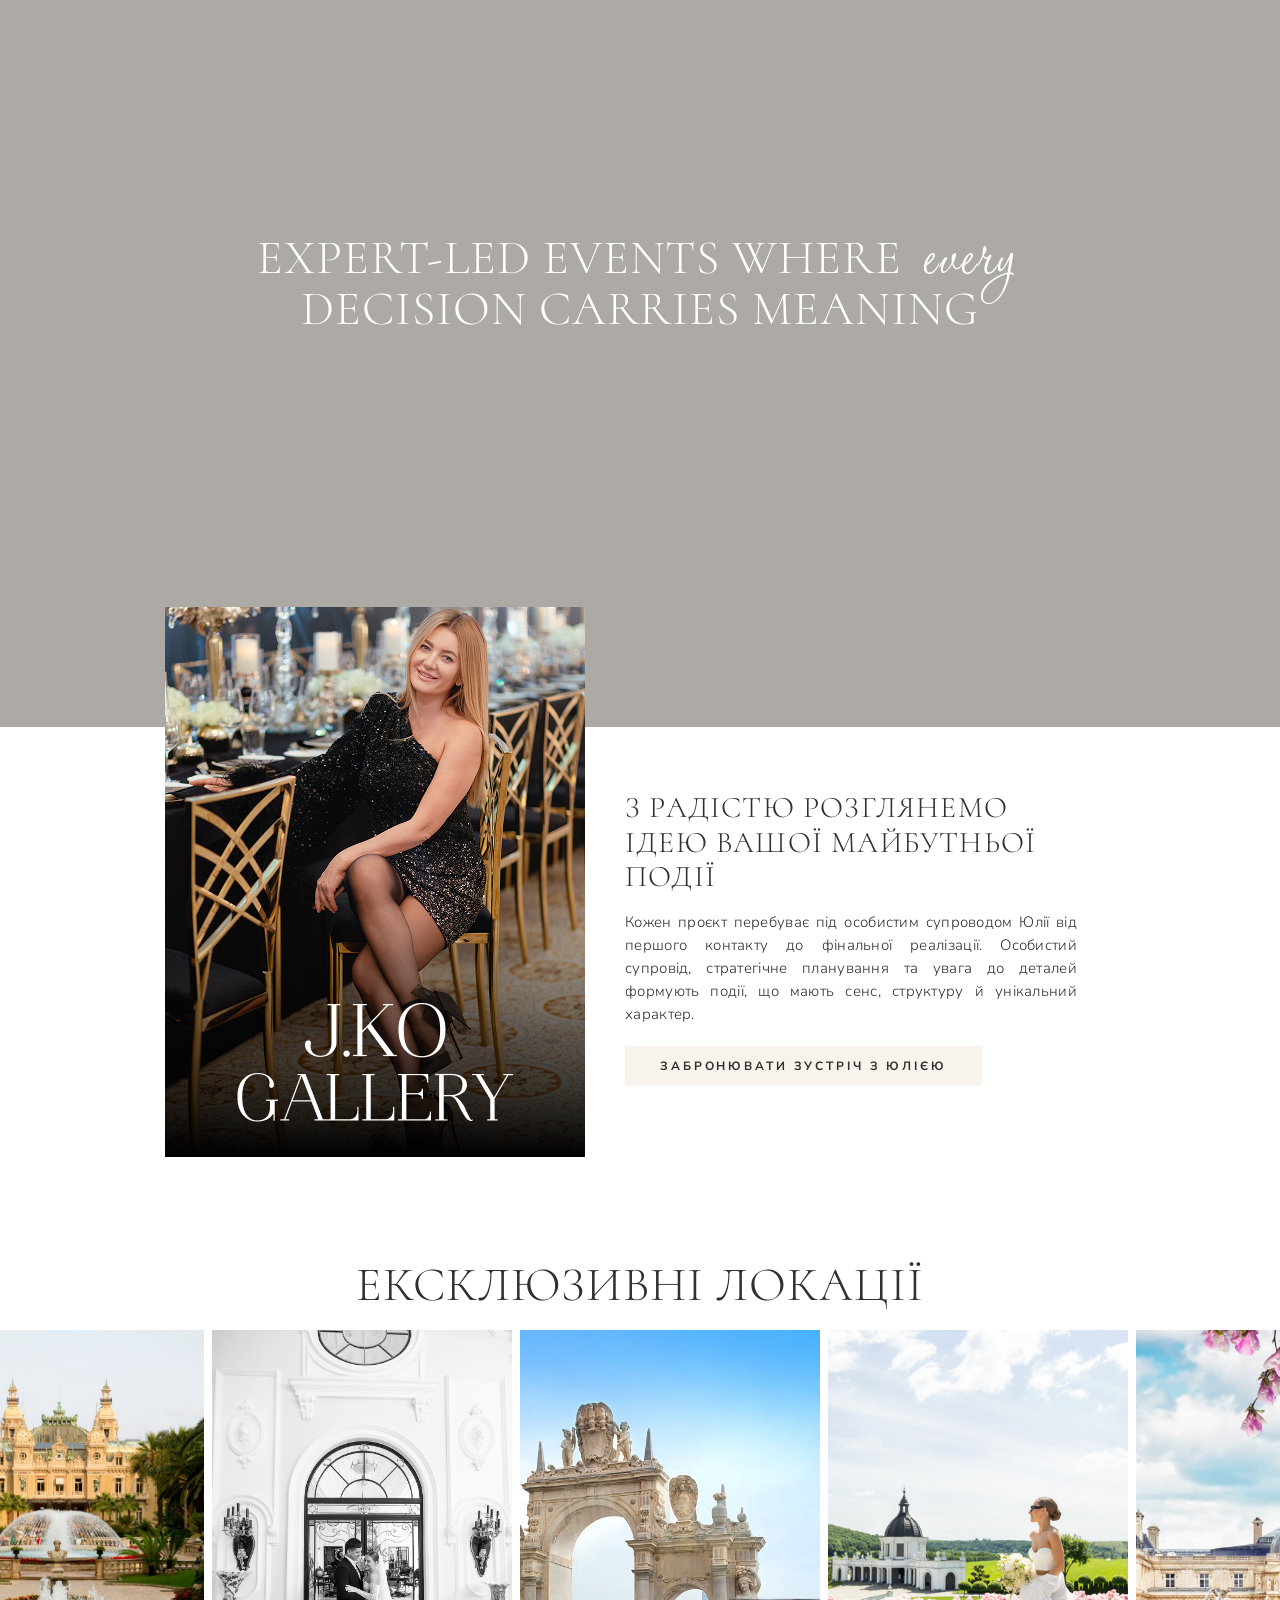
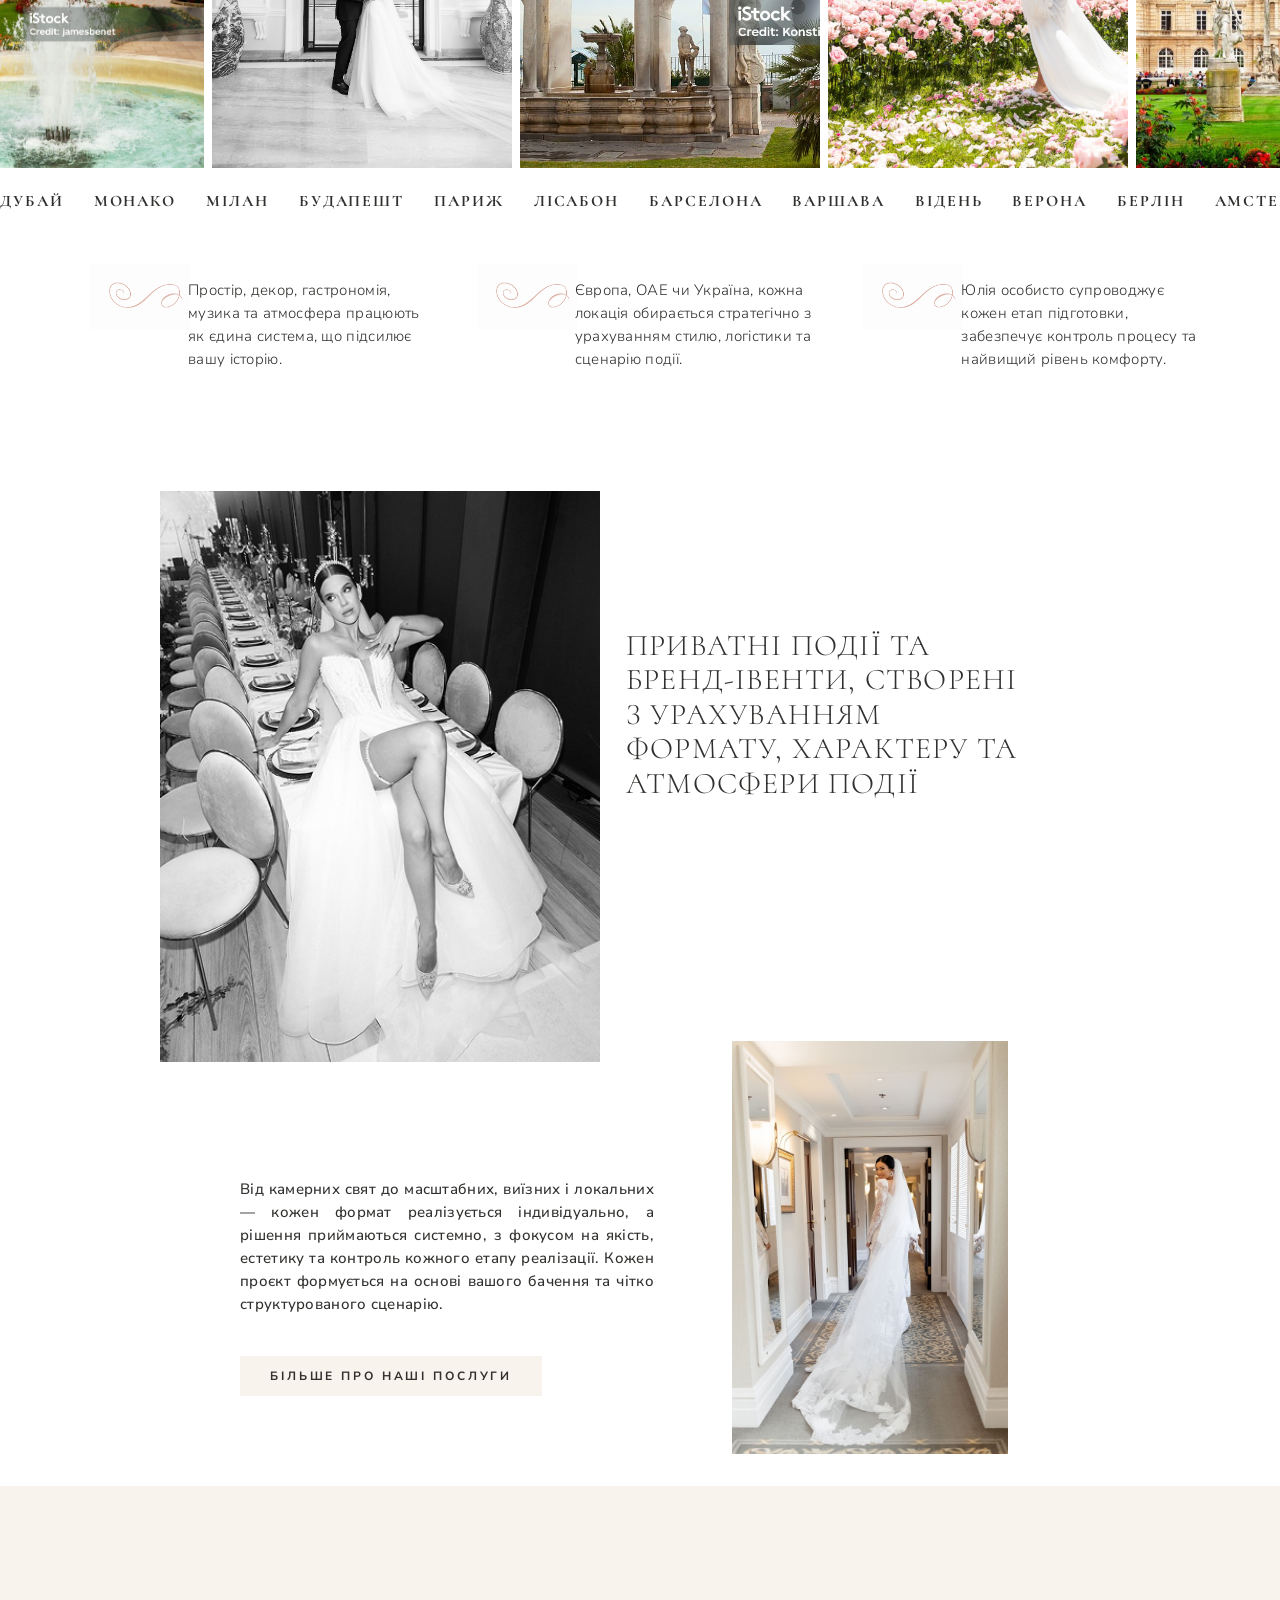
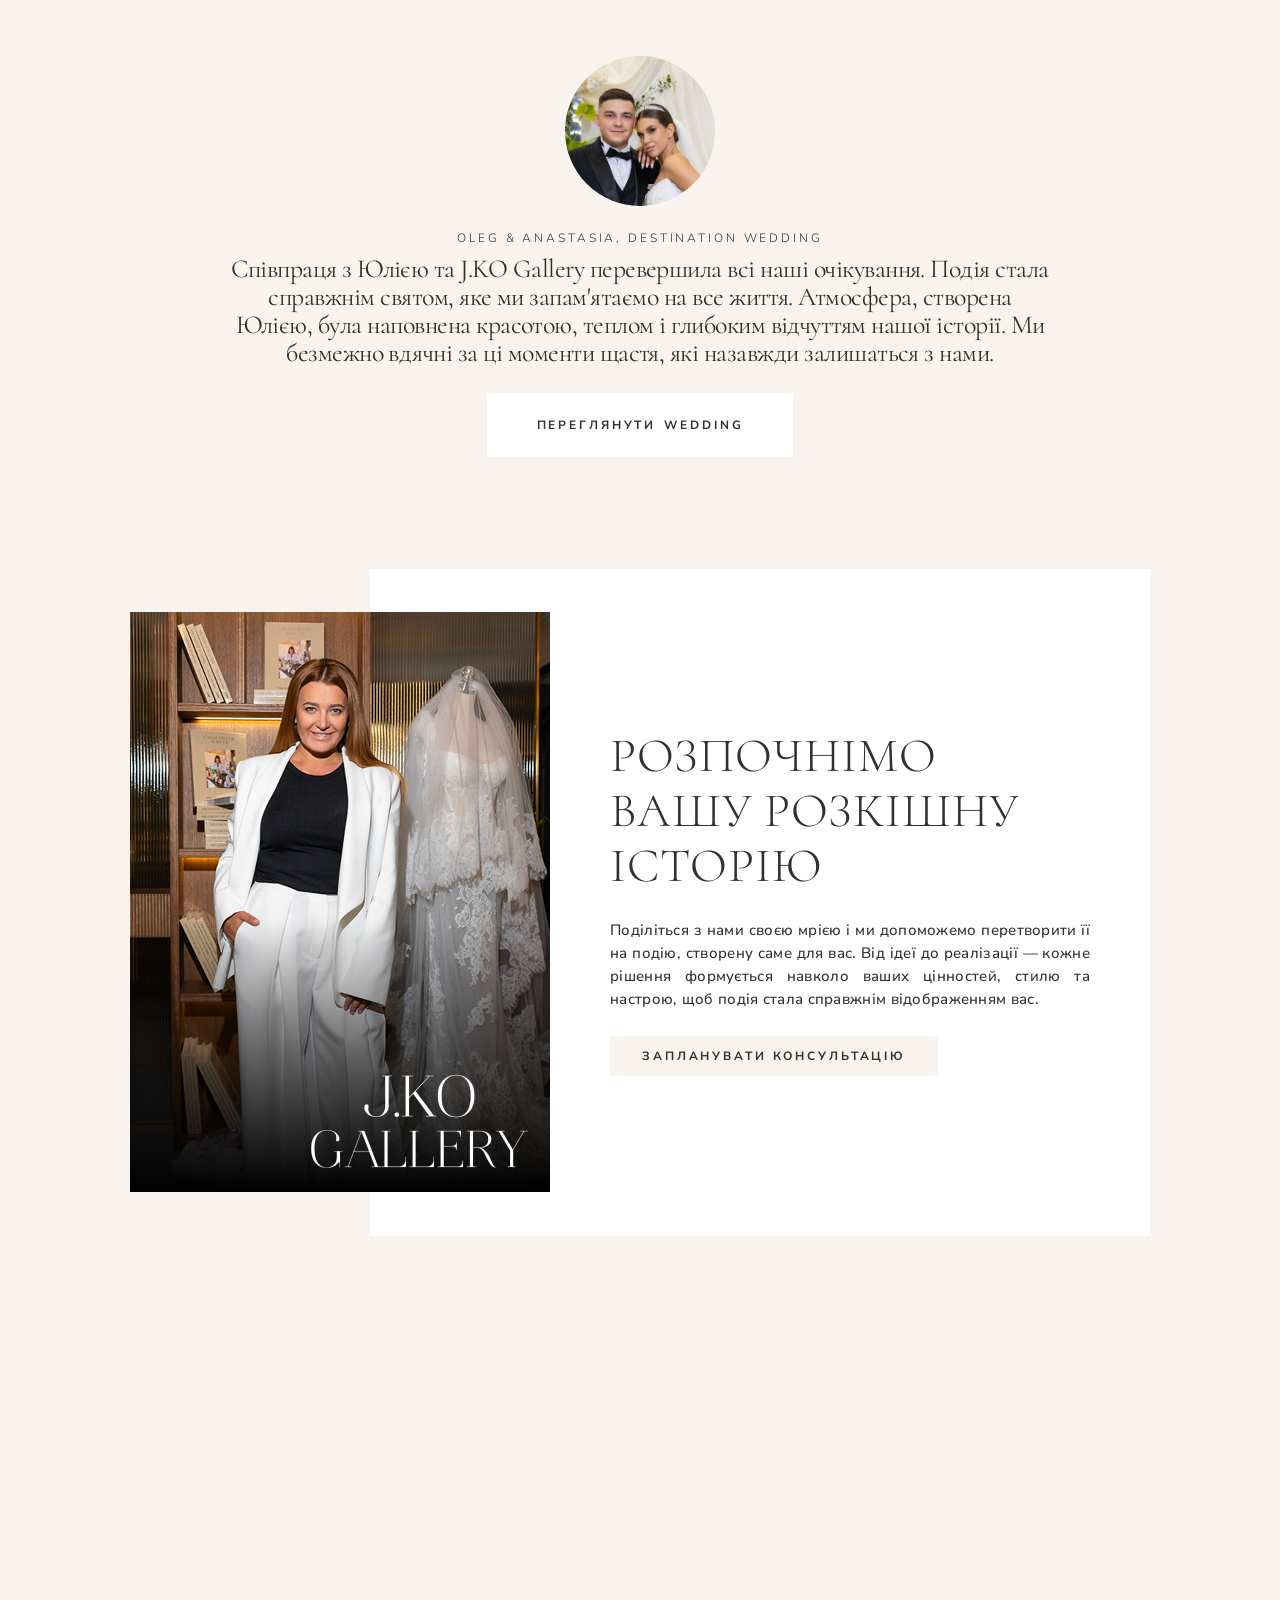
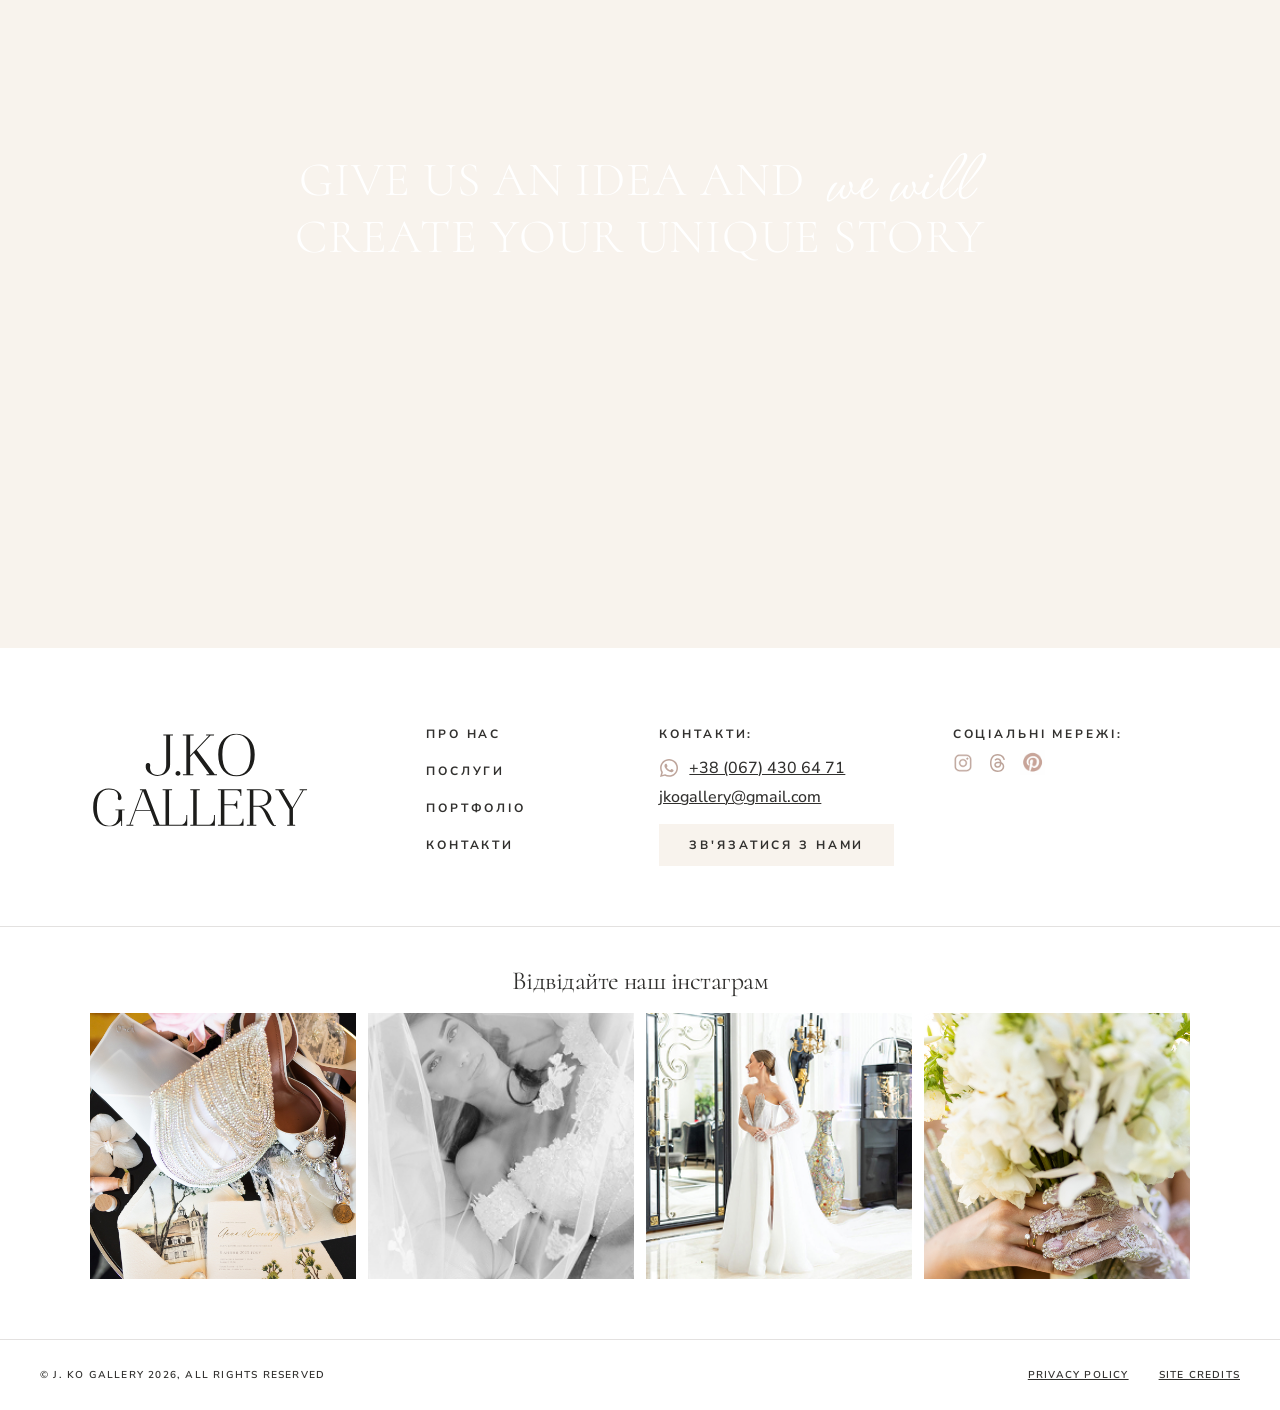
==== commit 4af48cf4: "Update site content and styles" ====
--- a/index.html
+++ b/index.html
@@ -18,26 +18,26 @@
 <body>
     <!-- Mobile Menu Button -->
     <button class="mobile-menu-btn" id="mobileMenuBtn">
-        <img src="src/img/for dev/icons and logo/mobile/ic_menu.svg" alt="Menu" class="mobile-menu-icon">
+        <img src="src/img/contact/ic_menu.svg" alt="Menu" class="mobile-menu-icon">
     </button>
 
     <!-- Mobile Menu -->
     <div class="mobile-menu" id="mobileMenu">
         <button class="mobile-menu-close" id="mobileMenuClose">
-            <img src="src/img/for dev/icons and logo/mobile/ic_cross.svg" alt="Close" class="mobile-menu-close-icon">
+            <img src="src/img/contact/ic_cross.svg" alt="Close" class="mobile-menu-close-icon">
         </button>
         <div class="mobile-menu-content">
             <div class="mobile-brand">
                 <img src="src/img/for dev/icons and logo/logo-white.svg" alt="J.KO GALLERY" class="mobile-brand-logo">
             </div>
             <nav class="mobile-nav">
-                <a href="#" class="mobile-nav-link" data-translate="navHome">ГОЛОВНА</a>
+                <a href="index.html" class="mobile-nav-link" data-translate="navHome">ГОЛОВНА</a>
                 <a href="about.html" class="mobile-nav-link" data-translate="navAbout">ПРО ЗАСНОВНИЦЮ</a>
-                <a href="#" class="mobile-nav-link" data-translate="navServices">ПОСЛУГИ</a>
+                <a href="services.html" class="mobile-nav-link" data-translate="navServices">ПОСЛУГИ</a>
                 <a href="#" class="mobile-nav-link" data-translate="navPortfolio">ПОРТФОЛІО</a>
                 <a href="contact.html" class="mobile-nav-link" data-translate="navContacts">КОНТАКТИ</a>
             </nav>
-            <a href="contact.html" class="mobile-contact-btn" data-translate="contactBtn">ЗВ'ЯЗАТИСЯ З НАМИ</a>
+            <button class="mobile-contact-btn" data-translate="contactBtn">ЗВ'ЯЗАТИСЯ З НАМИ</button>
             <a href="https://www.instagram.com/jko_gallery/" class="mobile-instagram" target="_blank" rel="noopener noreferrer">
                 <img src="src/img/for dev/icons and logo/instagram.svg" alt="Instagram" class="instagram-icon">
                 <span>Instagram</span>
@@ -57,7 +57,7 @@
 
         <nav class="header-nav">
             <a href="about.html" class="nav-link" data-translate="navAbout">ПРО ЗАСНОВНИЦЮ</a>
-            <a href="#" class="nav-link" data-translate="navServices">ПОСЛУГИ</a>
+            <a href="services.html" class="nav-link" data-translate="navServices">ПОСЛУГИ</a>
             <a href="#" class="nav-link" data-translate="navPortfolio">ПОРТФОЛІО</a>
             <a href="contact.html" class="nav-link" data-translate="navContacts">КОНТАКТИ</a>
         </nav>
@@ -68,7 +68,7 @@
                 <span class="lang" data-lang="ru">RU</span>
                 <span class="lang" data-lang="en">EN</span>
             </div>
-            <a href="contact.html" class="contact-btn" data-translate="contactBtn">ЗВ'ЯЗАТИСЯ З НАМИ</a>
+            <button class="contact-btn" data-translate="contactBtn">ЗВ'ЯЗАТИСЯ З НАМИ</button>
         </div>
     </header>
 
@@ -219,7 +219,7 @@
                 <p class="cta-description" data-translate="ctaDescription">
                     Кожен проєкт перебуває під особистим супроводом Юлії від першого контакту до фінальної реалізації. Особистий супровід, стратегічне планування та увага до деталей формують події, що мають сенс, структуру й унікальний характер.
                 </p>
-                <button class="cta-btn" data-translate="bookMeeting">ЗАБРОНЮВАТИ ЗУСТРІЧ З ЮЛІЄЮ</button>
+                <button class="cta-btn" data-translate="bookMeeting" onclick="window.location.href='contact.html'">ЗАБРОНЮВАТИ ЗУСТРІЧ З ЮЛІЄЮ</button>
             </div>
         </div>
     </section>
@@ -333,7 +333,7 @@
                     <p class="services-description" data-translate="servicesDescription">
                         Від камерних свят до масштабних, виїзних і локальних — кожен формат реалізується індивідуально, а рішення приймаються системно, з фокусом на якість, естетику та контроль кожного етапу реалізації. Кожен проєкт формується на основі вашого бачення та чітко структурованого сценарію.
                     </p>
-                    <button class="services-btn" data-translate="moreServices">БІЛЬШЕ ПРО НАШІ ПОСЛУГИ</button>
+                    <button class="services-btn" data-translate="moreServices" onclick="window.location.href='services.html'">БІЛЬШЕ ПРО НАШІ ПОСЛУГИ</button>
                 </div>
             </div>
             <div class="services-right">
@@ -368,7 +368,7 @@
             <div class="consultation-text-block">
                 <h2 class="consultation-title" data-translate-html="consultationTitle">РОЗПОЧНІМО ВАШУ РОЗКІШНУ ІСТОРІЮ</h2>
                 <p class="consultation-description" data-translate="consultationDescription">Поділіться з нами своєю мрією і ми допоможемо перетворити її на подію, створену саме для вас. Від ідеї до реалізації — кожне рішення формується навколо ваших цінностей, стилю та настрою, щоб подія стала справжнім відображенням вас.</p>
-                <button class="consultation-btn" data-translate="planConsultation">ЗАПЛАНУВАТИ КОНСУЛЬТАЦІЮ</button>
+                <button class="consultation-btn" data-translate="planConsultation" onclick="window.location.href='contact.html'">ЗАПЛАНУВАТИ КОНСУЛЬТАЦІЮ</button>
             </div>
         </div>
     </section>
@@ -552,7 +552,7 @@
                 if (isOverBeige) {
                     mobileMenuIcon.src = 'src/img/for dev/icons and logo/mobile/ic_menu1.svg';
                 } else {
-                    mobileMenuIcon.src = 'src/img/for dev/icons and logo/mobile/ic_menu.svg';
+                    mobileMenuIcon.src = 'src/img/contact/ic_menu.svg';
                 }
             }
             
@@ -681,8 +681,8 @@
                 </a>
             </div>
             <nav class="footer-nav">
-                <a href="#about" class="footer-nav-link" data-translate="footerAbout">ПРО НАС</a>
-                <a href="#services" class="footer-nav-link" data-translate="footerServices">ПОСЛУГИ</a>
+                <a href="about.html" class="footer-nav-link" data-translate="footerAbout">ПРО НАС</a>
+                <a href="services.html" class="footer-nav-link" data-translate="footerServices">ПОСЛУГИ</a>
                 <a href="#portfolio" class="footer-nav-link" data-translate="footerPortfolio">ПОРТФОЛІО</a>
                 <a href="contact.html" class="footer-nav-link" data-translate="footerContacts">КОНТАКТИ</a>
             </nav>
@@ -697,7 +697,7 @@
                         <a href="mailto:jkogallery@gmail.com" class="footer-contact-link">jkogallery@gmail.com</a>
                     </div>
                 </div>
-                <a href="contact.html" class="footer-btn" data-translate="contactBtn">ЗВ'ЯЗАТИСЯ З НАМИ</a>
+                <button class="footer-btn" data-translate="contactBtn">ЗВ'ЯЗАТИСЯ З НАМИ</button>
             </div>
             <div class="footer-right">
                 <h3 class="footer-section-title" data-translate="footerSocialTitle">СОЦІАЛЬНІ МЕРЕЖІ:</h3>
--- a/style.css
+++ b/style.css
@@ -1,5981 +1,5982 @@
-* {
-    margin: 0;
-    padding: 0;
-    box-sizing: border-box;
-}
-
-body {
-    font-family: -apple-system, BlinkMacSystemFont, 'Segoe UI', Roboto, 'Helvetica Neue', Arial, sans-serif;
-    overflow-x: hidden;
-    background-color: #F8F3ED;
-    width: 100%;
-    max-width: 100vw;
-}
-
-html {
-    overflow-x: hidden;
-    width: 100%;
-    max-width: 100vw;
-}
-
-/* Десктоп — усі заголовки font-weight 300 */
-.intro-title,
-.feature-title,
-.grid-title,
-.about-title,
-.services-title,
-.consultation-title,
-.cta-title,
-.cta-line1,
-.cta-line2,
-.locations-title,
-.hero-cta-title,
-.book-title,
-.instagram-title,
-.testimonial-names {
-    font-weight: 300 !important;
-}
-
-
-body.menu-open {
-    overflow: hidden;
-}
-
-/* Header */
-.header {
-    position: fixed;
-    top: 0;
-    left: 0;
-    width: 100%;
-    background-color: transparent;
-    padding: 15px 40px;
-    display: flex;
-    align-items: center;
-    justify-content: space-between;
-    z-index: 1000;
-    height: 80px;
-    transition: transform 0.3s ease-in-out;
-}
-
-/* На мобільній версії хедер просто з'являється/зникає без виїзду */
-@media (max-width: 1130px) {
-    .header {
-        transition: opacity 0.3s ease, visibility 0.3s ease;
-    }
-    
-    .header.hidden {
-        transform: none;
-        opacity: 0;
-        visibility: hidden;
-        pointer-events: none;
-    }
-}
-
-.header-left {
-    flex: 0 0 auto;
-}
-
-.header-nav {
-    flex: 1;
-    display: flex;
-    justify-content: flex-start;
-    margin-left: 200px;
-    gap: 35px;
-    align-items: center;
-}
-
-.header-right {
-    display: flex;
-    align-items: center;
-    gap: 25px;
-}
-
-.header.hidden {
-    transform: translateY(-100%);
-}
-
-
-.home-link {
-    font-size: 11px;
-    color: #999;
-    text-transform: lowercase;
-    margin-bottom: 5px;
-    letter-spacing: 0.5px;
-}
-
-.profile-section {
-    display: flex;
-    align-items: center;
-    gap: 12px;
-}
-
-.profile-image {
-    flex-shrink: 0;
-    display: flex;
-    align-items: center;
-    text-decoration: none;
-    cursor: pointer;
-}
-
-.profile-image img {
-    height: auto;
-    width: auto;
-    max-height: 50px;
-    display: block;
-    transition: all 0.3s ease;
-}
-
-/* Фіксована ширина логотипу на мобільних версіях */
-@media (max-width: 1130px) {
-    .profile-image img {
-        width: 120px;
-        height: auto;
-        max-height: none;
-    }
-}
-
-.profile-image:hover img {
-    transform: scale(1.05);
-    opacity: 0.9;
-}
-
-.brand-name {
-    font-size: 18px;
-    font-weight: 300;
-    color: white;
-    letter-spacing: 1px;
-}
-
-/* Navigation */
-
-.nav-link {
-    color: #FFF;
-    text-decoration: none;
-    font-family: "Nunito Sans", sans-serif;
-    font-size: 12px;
-    font-style: normal;
-    font-weight: 500;
-    line-height: normal;
-    letter-spacing: 2.88px;
-    text-transform: uppercase;
-    transition: all 0.3s ease;
-    position: relative;
-    white-space: nowrap;
-}
-
-.nav-link:hover {
-    opacity: 0.8;
-    transform: translateY(-1px);
-}
-
-.nav-link::after {
-    display: none;
-}
-
-/* Header Right */
-
-.languages {
-    margin: 0 auto;       /* ставить його рівно посередині між nav-links і кнопкою */
-    display: flex;
-    gap: 12px;
-}
-
-.lang {
-    color: #FFF;
-    font-family: "Nunito Sans", sans-serif;
-    font-size: 12px;
-    font-style: normal;
-    font-weight: 500;
-    line-height: normal;
-    letter-spacing: 2.88px;
-    text-transform: uppercase;
-    cursor: pointer;
-    transition: all 0.3s ease;
-    padding: 5px;
-}
-
-.lang:hover {
-    opacity: 0.8;
-}
-
-.lang.active {
-    color: #FFF;
-    font-family: "Nunito Sans", sans-serif;
-    font-size: 12px;
-    font-style: normal;
-    font-weight: 500;
-    line-height: normal;
-    letter-spacing: 1.44px;
-    text-decoration-line: underline;
-    text-decoration-style: solid;
-    text-decoration-skip-ink: auto;
-    text-decoration-thickness: auto;
-    text-underline-offset: auto;
-    text-underline-position: from-font;
-    text-transform: uppercase;
-}
-
-.contact-btn {
-    background-color:#F8F3ED;
-    color: rgba(49, 48, 46, 1);
-    border: none;
-    padding: 12px 32px;
-    font-family: 'Nunito Sans', sans-serif;
-    font-size: 12px;
-    font-weight: 700;
-    font-style: normal;
-    line-height: 100%;
-    letter-spacing: 0.24em;
-    text-align: center;
-    text-transform: uppercase;
-    cursor: pointer;
-    transition: all 0.3s ease;
-    height: 40px;
-    display: flex;
-    align-items: center;
-    justify-content: center;
-}
-
-
-/* Hero Section */
-.hero {
-    width: 100%;
-    height: 100vh;
-    display: flex;
-    align-items: center;
-    justify-content: center;
-    position: relative;
-    overflow: hidden;
-}
-
-.hero-video {
-    position: absolute;
-    top: 0;
-    left: 0;
-    width: 100%;
-    height: 100%;
-    max-width: 100%;
-    object-fit: cover;
-    z-index: 0;
-    display: block;
-}
-
-.hero-content {
-    position: relative;
-    z-index: 2;
-    text-align: center;
-    color: white;
-}
-
-.hero::before {
-    content: '';
-    position: absolute;
-    top: 0;
-    left: 0;
-    width: 100%;
-    height: 100%;
-    background: rgba(0, 0, 0, 0.3);
-    z-index: 1;
-}
-
-.brand-text {
-    display: flex;
-    flex-direction: column;
-    align-items: center;
-    text-align: center;
-}
-
-.brand-logo {
-    height: 210px;
-    width: auto;
-    margin-bottom: 12px;
-    display: block;
-    object-fit: contain;
-}
-
-.brand-jko {
-    font-size: 72px;
-    font-weight: 400;
-    letter-spacing: 3px;
-    margin-bottom: -25px;
-    line-height: 1.3;
-    font-family: 'Bodoni Moda', 'Didot', 'Bodoni MT', Didot, serif;
-    text-align: center;
-}
-
-.brand-gallery {
-    font-size: 96px;
-    font-weight: 400;
-    letter-spacing: 4px;
-    margin-bottom: 12px;
-    line-height: 1.3;
-    font-family: 'Bodoni Moda', 'Didot', 'Bodoni MT', Didot, serif;
-    text-align: center;
-}
-
-.brand-tagline {
-    font-family: 'Cormorant', serif;
-    font-weight: 300;
-    font-style: normal;
-    font-size: 30px;
-    line-height: normal;
-    letter-spacing: 0.04em;
-    text-align: center;
-    text-transform: uppercase;
-    margin-bottom: 16px;
-}
-
-.brand-subtitle {
-    font-family: 'Nunito Sans', sans-serif;
-    font-weight: 500;
-    font-style: normal;
-    font-size: 14px;
-    line-height: normal;
-    letter-spacing: 0.32em;
-    text-align: center;
-    text-transform: uppercase;
-    margin-bottom: 0;
-    margin-top: 1px;
-}
-
-/* Responsive */
-@media (max-width: 1800px) {
-    .nav-link {
-        font-size: 11.9px;
-    }
-}
-
-@media (max-width: 1600px) {
-    .nav-link {
-        font-size: 11.7px;
-    }
-}
-
-@media (max-width: 1400px) {
-    .nav-link {
-        font-size: 11.5px;
-    }
-}
-
-@media (max-width: 1300px) {
-    .nav-link {
-        font-size: 11.3px;
-    }
-
-    .header-nav {
-        margin-left: 150px;
-    }
-}
-
-@media (max-width: 1250px) {
-    .header-nav {
-        margin-left: 100px;
-    }
-}
-
-@media (max-width: 1200px) {
-    .nav-link {
-        font-size: 11.1px;
-    }
-
-    .header-nav {
-        margin-left: 80px;
-    }
-}
-
-@media (max-width: 1100px) {
-    .nav-link {
-        font-size: 10.8px;
-    }
-}
-
-@media (max-width: 1024px) {
-    .header {
-        padding: 12px 25px;
-        height: 70px;
-    }
-
-    .header-nav {
-        gap: 20px;
-        margin-left: 50px;
-    }
-
-    .nav-link {
-        font-size: 11px;
-        letter-spacing: 2.88px;
-    }
-
-    .header-right {
-        gap: 15px;
-    }
-
-    .contact-btn {
-        padding: 8px 16px;
-        font-size: 11px;
-    }
-
-    .lang {
-        font-size: 11px;
-        letter-spacing: 2.4px;
-    }
-
-    .lang.active {
-        letter-spacing: 1.2px;
-    }
-
-    .brand-logo {
-        height: 140px;
-    }
-
-    .brand-jko {
-        font-size: 56px;
-    }
-
-    .brand-gallery {
-        font-size: 76px;
-    }
-}
-
-@media (max-width: 950px) {
-    .nav-link {
-        font-size: 10.5px;
-    }
-}
-
-@media (max-width: 900px) {
-    .header {
-        padding: 10px 20px;
-        height: 65px;
-    }
-
-    .header-nav {
-        gap: 12px;
-        margin-left: 30px;
-    }
-
-    .nav-link {
-        font-size: 10px;
-        letter-spacing: 2.88px;
-    }
-
-    .header-right {
-        gap: 12px;
-    }
-
-    .contact-btn {
-        padding: 8px 14px;
-        font-size: 10px;
-    }
-
-    .languages {
-        gap: 10px;
-    }
-
-    .lang {
-        font-size: 10px;
-        letter-spacing: 2px;
-        padding: 3px;
-    }
-
-    .lang.active {
-        letter-spacing: 1px;
-    }
-}
-
-@media (max-width: 850px) {
-    .nav-link {
-        font-size: 9.5px;
-    }
-}
-
-@media (max-width: 770px) {
-    .header {
-        padding: 8px 15px;
-        height: 60px;
-    }
-
-    .header-nav {
-        gap: 10px;
-        margin-left: 10px;
-    }
-
-    .nav-link {
-        font-size: 9px;
-        letter-spacing: 2.88px;
-    }
-
-    .header-right {
-        gap: 10px;
-    }
-
-    .contact-btn {
-        padding: 6px 12px;
-        font-size: 9px;
-        letter-spacing: 0.2em;
-    }
-
-    .languages {
-        gap: 8px;
-    }
-
-    .lang {
-        font-size: 9px;
-        letter-spacing: 1.8px;
-        padding: 2px;
-    }
-
-    .lang.active {
-        letter-spacing: 0.9px;
-    }
-
-    .profile-image img {
-        width: 120px;
-        height: auto;
-        max-height: none;
-    }
-}
-
-@media (max-width: 700px) {
-    .nav-link {
-        font-size: 8.5px;
-    }
-}
-
-@media (max-width: 650px) {
-    .nav-link {
-        font-size: 8px;
-    }
-}
-
-/* Mobile Menu Button */
-.mobile-menu-btn {
-    display: none;
-    position: fixed;
-    top: 20px;
-    left: 20px;
-    z-index: 1001;
-    background: transparent;
-    border: none;
-    cursor: pointer;
-    padding: 10px;
-}
-
-.mobile-menu-icon {
-    width: 24px;
-    height: 24px;
-    display: block;
-}
-
-/* Мобільна версія хедера від 1130px */
-@media (max-width: 1130px) {
-    .mobile-menu-btn {
-        display: flex;
-    }
-
-    .header {
-        display: flex;
-        opacity: 0;
-        visibility: hidden;
-        pointer-events: none;
-        transition: opacity 0.3s ease, visibility 0.3s ease;
-    }
-    
-    /* Хедер просто з'являється/зникає без виїзду на мобільній версії */
-    .header.hidden {
-        transform: none !important;
-        opacity: 0;
-        visibility: hidden;
-        pointer-events: none;
-    }
-    
-    /* Відступ зверху 56px для хедера, коли меню відкрито */
-    .mobile-menu.active ~ .header {
-        padding-top: 56px;
-    }
-    
-    /* Відступ для мобільної кнопки меню, коли меню відкрито */
-    .mobile-menu.active ~ .mobile-menu-btn {
-        top: 56px;
-    }
-}
-
-/* Mobile Menu */
-.mobile-menu {
-    position: fixed;
-    top: 0;
-    left: 0;
-    width: 100%;
-    height: 100vh;
-    background-image: url('src/img/for dev/pict.jpg');
-    background-size: cover;
-    background-position: center;
-    background-repeat: no-repeat;
-    z-index: 2000;
-    opacity: 0;
-    visibility: hidden;
-    pointer-events: none;
-    transition: opacity 0.3s ease, visibility 0.3s ease;
-    overflow-y: auto;
-}
-
-.mobile-menu::before {
-    content: '';
-    position: absolute;
-    top: 0;
-    left: 0;
-    width: 100%;
-    height: 100%;
-    background: rgba(42, 42, 42, 0.1);
-    z-index: 0;
-}
-
-.mobile-menu-content {
-    position: relative;
-    z-index: 1;
-    display: flex;
-    flex-direction: column;
-    align-items: center;
-    justify-content: flex-start;
-    height: 100%;
-    padding: 100px 32px 40px;
-    text-align: center;
-}
-
-.mobile-menu.active {
-    opacity: 1;
-    visibility: visible;
-    pointer-events: auto;
-}
-
-.mobile-menu-close {
-    position: absolute;
-    top: 12px;
-    left: 12px;
-    background: transparent;
-    border: none;
-    cursor: pointer;
-    z-index: 2001;
-    width: 60px;
-    height: 60px;
-    display: flex;
-    align-items: center;
-    justify-content: center;
-    padding: 0;
-}
-
-.mobile-menu-close-icon {
-    width: 24px;
-    height: 24px;
-    display: block;
-}
-
-
-.mobile-brand {
-    margin-bottom: 40px;
-    display: flex;
-    width: 274px;
-    height: auto;
-    padding: 6.621px 4.087px;
-    justify-content: center;
-    align-items: center;
-}
-
-.mobile-brand-logo {
-    height: auto;
-    width: 180px;
-    display: block;
-    margin-top: 0;
-}
-
-.mobile-nav {
-    display: flex;
-    flex-direction: column;
-    gap: 24px;
-    margin-bottom: 31px;
-    margin-top: 0;
-}
-
-.mobile-nav-link {
-    color: var(--white, #FFF);
-    text-decoration: none;
-    font-family: "Nunito Sans", sans-serif;
-    font-size: 14px;
-    font-style: normal;
-    font-weight: 300;
-    line-height: normal;
-    letter-spacing: 4.48px;
-    text-transform: uppercase;
-    transition: all 0.3s ease;
-    position: relative;
-    padding: 5px 0;
-}
-.mobile-nav-link{
-    font-weight: 300 !important;
-    -webkit-font-smoothing: antialiased !important;
-
-}
-
-.mobile-nav-link:hover {
-    opacity: 0.8;
-    transform: translateX(5px);
-}
-
-.mobile-nav-link::after {
-    display: none;
-}
-
-.mobile-nav-link:hover::after {
-    display: none;
-}
-
-.mobile-contact-btn {
-    background-color: #F8F3ED;
-    color: var(--black, #31302E);
-    text-align: center;
-    border: none;
-    padding: 24px 32px;
-    font-family: "Nunito Sans", sans-serif;
-    font-size: 12px;
-    font-style: normal;
-    font-weight: 700;
-    line-height: normal;
-    letter-spacing: 2.88px;
-    text-transform: uppercase;
-    line-height: 100%;
-    letter-spacing: 0.24em;
-    text-align: center;
-    text-transform: uppercase;
-    cursor: pointer;
-    margin-bottom: 31px;
-    transition: all 0.3s ease;
-    width: 100%;
-    height: 40px;
-    display: flex;
-    align-items: center;
-    justify-content: center;
-}
-
-
-.mobile-instagram {
-    font-family: "Nunito Sans";
-    display: flex;
-    align-items: center;
-    color: white;
-    font-size: 17px;
-    text-decoration: none;
-    transition: all 0.3s ease;
-    font-style: normal;
-    line-height: 23px; /* 153.333% */
-    letter-spacing: 0.3px;
-    gap: 10px;
-    font-weight: 300 !important;
-    -webkit-font-smoothing: antialiased !important;
-}
-
-.mobile-instagram:hover {
-    opacity: 0.8;
-    transform: scale(1.05);
-}
-
-/* Tablet - мобільне меню */
-@media (min-width: 601px) and (max-width: 1200px) {
-    .mobile-menu-content {
-        justify-content: center !important;
-        padding: 80px 48px 80px 48px !important;
-        gap: 0px !important;
-    }
-
-    .mobile-brand {
-        margin-bottom: 60px !important;
-    }
-
-    .mobile-brand-logo {
-        width: 380px !important;
-    }
-
-    .mobile-nav {
-        gap: 35px !important;
-        margin-bottom: 50px !important;
-    }
-
-    .mobile-nav-link {
-        font-size: 18px !important;
-        letter-spacing: 5.12px !important;
-        padding: 8px 0 !important;
-    }
-
-    .mobile-contact-btn {
-        width: auto;
-        max-width: 360px;
-        height: 56px;
-        padding: 18px 50px;
-        font-size: 15px !important;
-        letter-spacing: 0.28em !important;
-        margin-bottom: 50px !important;
-    }
-}
-
-.instagram-icon {
-    width: 35px;
-    height: 35px;
-    display: block;
-}
-
-/* Intro Section */
-.intro-section {
-    padding: 112px 40px;
-    max-width: 1200px;
-    margin: 0 auto;
-    text-align: center;
-    width: 100%;
-    box-sizing: border-box;
-}
-
-.intro-content {
-    max-width: 1200px;
-    margin: 0 auto;
-}
-
-.intro-title {
-    color: var(--black, #31302E);
-    text-align: center;
-    font-family: 'Cormorant', serif;
-    font-size: 38px;
-    font-style: normal;
-    font-weight: 400;
-    line-height: normal;
-    letter-spacing: 1.52px;
-    text-transform: uppercase;
-    margin-bottom: 10px;
-    max-width: 970px;
-    margin-left: auto;
-    margin-right: auto;
-}
-
-.intro-text {
-    font-family: 'Cormorant', serif;
-    font-weight: 300 !important;
-    font-style: normal;
-    font-size: 20px;
-    line-height: normal;
-    letter-spacing: 0;
-    text-align: center;
-    color: rgba(49, 48, 46, 1);
-    max-width: 1000px;
-    margin-left: auto;
-    margin-right: auto;
-}
-
-/* Combined Section */
-.combined-section {
-    padding: 0 40px 112px 40px;
-    max-width: 1175px;
-    margin: 0 auto;
-    width: 100%;
-    box-sizing: border-box;
-}
-
-/* Feature Section */
-.feature-section {
-    padding: 100px 40px;
-    max-width: 1400px;
-    margin: 0 auto;
-    width: 100%;
-    box-sizing: border-box;
-}
-
-.feature-content {
-    display: grid;
-    grid-template-columns: 1fr 1fr;
-    align-items: center;
-}
-
-.feature-section-reverse .feature-content {
-    direction: rtl;
-}
-
-.feature-section-reverse .feature-text,
-.feature-section-reverse .feature-image {
-    direction: ltr;
-}
-
-.feature-text {
-    display: flex;
-    flex-direction: column;
-    gap: 16px;
-    padding: 0 30px 0 90px;
-}
-
-.feature-title {
-    color: var(--black, #31302E);
-    font-family: 'Cormorant', serif;
-    font-size: 30px;
-    font-style: normal;
-    font-weight: 300;
-    line-height: normal;
-    letter-spacing: 1.2px;
-    text-transform: uppercase;
-}
-
-
-.feature-description {
-    color: var(--black, #31302E);
-    text-align: justify;
-    font-family: "Nunito Sans", sans-serif;
-    font-size: 15px;
-    font-style: normal;
-    font-weight: 300;
-    line-height: 23px;
-    letter-spacing: 0.3px;
-}
-
-.feature-btn,
-.grid-btn {
-    background: white;
-    color: rgba(49, 48, 46, 1);
-    border: none;
-    height: 40px;
-    padding: 0 32px;
-    display: inline-flex;
-    align-items: center;
-    justify-content: center;
-    font-family: 'Nunito Sans', sans-serif;
-    font-size: 12px;
-    font-weight: 700;
-    font-style: normal;
-    line-height: 100%;
-    letter-spacing: 0.24em;
-    text-align: center;
-    text-transform: uppercase;
-    cursor: pointer;
-    transition: all 0.3s ease;
-    align-self: flex-start;
-}
-
-
-.feature-image {
-    width: 100%;
-    height: 550px;
-    overflow: visible;
-    position: relative;
-    padding-bottom: 100px;
-    margin-bottom: -50px;
-}
-
-.feature-image-slides {
-    position: absolute;
-    top: 0;
-    left: 0;
-    right: 0;
-    bottom: -100px;
-    width: 100%;
-    height: calc(100% + 100px);
-}
-
-.feature-image-slide {
-    position: absolute;
-    inset: 0;
-    width: 100%;
-    height: 100%;
-    object-fit: contain;
-    object-position: center;
-    display: block;
-    opacity: 0;
-    transition: opacity 0.4s ease;
-    -webkit-backface-visibility: hidden;
-    backface-visibility: hidden;
-    
-}
-
-.feature-image-slide.active {
-    opacity: 1;
-    z-index: 1;
-}
-
-
-/* Grid Section */
-.grid-section {
-    padding: 100px 40px;
-    max-width: 1400px;
-    margin: 0 auto;
-}
-
-.combined-section .feature-content {
-    margin-bottom: 40px;
-}
-
-.combined-section .grid-container {
-    margin-top: 130px;
-}
-
-.grid-container {
-    display: grid;
-    grid-template-columns: 1fr 1fr;
-    grid-template-rows: 550px 550px;
-    gap: -140px;
-    column-gap: -140px;
-    row-gap: 0;
-}
-
-.grid-item {
-    overflow: hidden;
-}
-
-.grid-image {
-    width: 100%;
-    height: 550px;
-    display: flex;
-    align-items: center;
-    justify-content: center;
-}
-
-.grid-image img {
-    width: 100%;
-    height: 100%;
-    object-fit: contain;
-    display: block;
-    left: 20px;
-    position: relative;
-}
-
-.grid-container .grid-image:first-child {
-    margin-top: -50px;
-    position: relative;
-    z-index: 1;
-    right: 30px;
-}
-
-.grid-text {
-    padding: 140px 110px 80px 0px;
-    display: flex;
-    flex-direction: column;
-    justify-content: center;
-    gap: 16px;
-    margin-left: -50px;
-    align-items: flex-start;
-    text-align: left;
-}
-
-.grid-text1 {
-    padding: 140px 0px 80px 110px;
-    display: flex;
-    flex-direction: column;
-    justify-content: center;
-    gap: 16px;
-    left: 25px;
-    position: relative;
-}
-
-.grid-title {
-    color: var(--black, #31302E);
-    font-family: 'Cormorant', serif;
-    font-size: 30px;
-    font-style: normal;
-    font-weight: 300;
-    line-height: normal;
-    letter-spacing: 1.2px;
-    text-transform: uppercase;
-    text-align: left !important;
-}
-
-.grid-item:nth-child(4) .grid-title,
-.grid-item[data-translate="gridTitle2"],
-h3[data-translate="gridTitle2"] {
-    text-align: left !important;
-}
-
-
-.grid-description {
-    color: var(--black, #31302E);
-    text-align: justify;
-    font-family: "Nunito Sans", sans-serif;
-    font-size: 15px;
-    font-style: normal;
-    line-height: 23px;
-    letter-spacing: 0.3px;
-}
-.grid-description {
-    font-weight: 300 !important;
-    -webkit-font-smoothing: antialiased !important;
-}
-.feature-description{
-    font-weight: 300 !important;
-    -webkit-font-smoothing: antialiased !important;
-}
-
-
-    
-@media (min-width: 739px) and (max-width: 1200px) {
-    .grid-container .grid-image:last-child img {
-        width: 100%;
-        height: 100%;
-        object-fit: contain;
-        display: block;
-        left: 50px;
-        position: relative;
-    }
-}
-
-/* Tablet */
-@media (min-width: 601px) and (max-width: 1200px) {
-    /* Планшетна версія - використовуємо десктопні стилі */
-    .hero-content {
-        padding: 0;
-    }
-
-    .brand-logo {
-        height: 210px;
-        margin-bottom: 12px;
-    }
-
-    .brand-tagline {
-        font-size: 30px;
-        margin-bottom: 16px;
-    }
-
-    .brand-subtitle {
-        font-size: 14px;
-    }
-
-    .intro-section {
-        padding: 112px 10px;
-        text-align: center;
-    }
-
-    .intro-title {
-        color: var(--black, #31302E);
-        text-align: center;
-        font-family: 'Cormorant', serif;
-        font-size: 38px;
-        font-style: normal;
-        font-weight: 400;
-        line-height: normal;
-        letter-spacing: 1.52px;
-        text-transform: uppercase;
-        margin-bottom: 10px;
-        max-width: 970px;
-        margin-left: auto;
-        margin-right: auto;
-    }
-
-    .intro-text {
-        font-family: 'Cormorant', serif;
-        font-weight: 300 !important;
-        font-style: normal;
-        font-size: 20px;
-        line-height: normal;
-        letter-spacing: 0;
-        text-align: center;
-        color: rgba(49, 48, 46, 1);
-        max-width: 1000px;
-        margin-left: auto;
-        margin-right: auto;
-    }
-
-    .feature-section {
-        padding: 100px 40px;
-    }
-
-    .feature-content {
-        grid-template-columns: 1fr 1fr;
-        gap: 0;
-    }
-
-    .feature-section-reverse .feature-content {
-        direction: rtl;
-    }
-
-    .feature-section-reverse .feature-text,
-    .feature-section-reverse .feature-image {
-        direction: ltr;
-    }
-
-    .feature-image {
-        order: 0;
-        height: 550px;
-        width: 100%;
-        max-width: 100%;
-        margin-left: 0;
-        margin-right: 0;
-        padding-bottom: 100px;
-        margin-bottom: -50px;
-        aspect-ratio: auto;
-        display: block;
-        align-items: normal;
-        justify-content: normal;
-    }
-
-    .feature-text {
-        order: 0;
-        display: flex;
-        flex-direction: column;
-        padding: 0 48px 0 0px;
-        margin-top: 0;
-        gap: 16px;
-        width: auto;
-        max-width: none;
-        margin-left: 0;
-        margin-right: 0;
-        margin-bottom: 0;
-    }
-
-    .feature-text .feature-title {
-        order: 0;
-    }
-
-    .feature-text .feature-description {
-        order: 0;
-    }
-
-    .feature-text .feature-btn {
-        order: 0;
-        align-self: flex-start;
-        width: auto;
-        height: 40px;
-        padding: 0 32px;
-        margin-top: 0;
-        font-size: 12px;
-    }
-
-    .feature-title {
-        color: var(--black, #31302E);
-        font-family: 'Cormorant', serif;
-        font-size: 30px;
-        font-style: normal;
-        font-weight: 300;
-        line-height: normal;
-        letter-spacing: 1.2px;
-        text-transform: uppercase;
-    }
-
-    .feature-description {
-        color: var(--black, #31302E);
-        text-align: justify;
-        font-family: "Nunito Sans", sans-serif;
-        font-size: 15px;
-        font-style: normal;
-        font-weight: 300 !important;
-        line-height: 23px;
-        letter-spacing: 0.3px;
-    }
-
-    .feature-btn,
-    .grid-btn {
-        height: 40px;
-        padding: 0 32px;
-        font-size: 12px;
-    }
-
-    .feature-image-slides {
-        position: absolute;
-        top: 0;
-        left: 0;
-        right: 0;
-        bottom: -100px;
-        width: 100%;
-        height: calc(100% + 100px);
-        display: block;
-    }
-
-    .feature-image-slide {
-        position: absolute;
-        inset: 0;
-        width: 100%;
-        height: 100%;
-        object-fit: contain;
-        object-position: center;
-        display: block;
-        opacity: 0;
-        transition: opacity 0.4s ease;
-        margin: 0;
-        left: 0;
-        right: 0;
-    }
-
-    .feature-image-slide.active {
-        opacity: 1;
-        z-index: 1;
-    }
-
-    .combined-section {
-        padding: 0 40px 112px 40px;
-    }
-
-    .combined-section .feature-content {
-        margin-bottom: 40px;
-    }
-
-    .combined-section .grid-container {
-        margin-top: 130px;
-    }
-
-    .grid-section {
-        padding: 100px 40px;
-    }
-
-    .grid-container {
-        grid-template-columns: 1fr 1fr;
-        grid-template-rows: 550px 550px;
-        gap: -140px;
-        column-gap: -140px;
-        row-gap: 0;
-    }
-
-    .grid-container .grid-image:first-child {
-        margin-top: -50px;
-        position: relative;
-        z-index: 1;
-        right: 30px;
-    }
-
-    .grid-item {
-        overflow: hidden;
-    }
-
-    .grid-image {
-        width: 100%;
-        height: 550px;
-        display: flex;
-        align-items: center;
-        justify-content: center;
-    }
-
-    .grid-image img {
-        width: 100%;
-        height: 100%;
-        object-fit: contain;
-        display: block;
-        left: -20px;
-        position: relative;
-    }
-
-    /* Окремий стиль для зображення 3.jpg, щоб воно не перепліталося */
-    
-
-    .grid-text {
-        padding: 140px 30px 80px 40px;
-        display: flex;
-        flex-direction: column;
-        justify-content: center;
-        gap: 16px;
-        margin-left: -70px;
-        align-items: flex-start;
-        text-align: left;
-    }
-
-    .grid-text1 {
-        padding: 140px 10px 80px 0px;
-        display: flex;
-        flex-direction: column;
-        justify-content: center;
-        gap: 16px;
-    }
-
-    .grid-btn {
-        align-self: flex-start;
-        height: 40px;
-        padding: 18px 32px;
-        font-size: 12px;
-    }
-
-    .grid-title {
-        color: var(--black, #31302E);
-        font-family: 'Cormorant', serif;
-        font-size: 30px;
-        font-style: normal;
-        font-weight: 300;
-        line-height: normal;
-        letter-spacing: 1.2px;
-        text-transform: uppercase;
-        text-align: left !important;
-    }
-
-    .grid-description {
-        color: var(--black, #31302E);
-        text-align: justify;
-        font-family: "Nunito Sans", sans-serif;
-        font-size: 15px;
-        font-style: normal;
-        line-height: 23px;
-        letter-spacing: 0.3px;
-    }
-}
-
-@media (min-width: 601px) and (max-width: 1200px) {
-    .grid-text {
-        padding: 140px 30px 80px 10px;
-        display: flex;
-        flex-direction: column;
-        justify-content: center;
-        gap: 16px;
-        margin-left: 0px;
-        align-items: flex-start;
-        text-align: left;
-    }
-}
-
-/* Футер під планшет: від 600px до 880px */
-@media (min-width: 600px) and (max-width: 880px) {
-    .footer-content {
-        grid-template-columns: 1fr 1fr 1fr !important;
-        grid-template-rows: auto auto !important;
-        gap: 40px 40px !important;
-    }
-
-    .footer .footer-logo {
-        grid-column: 1 / -1 !important;
-        text-align: center !important;
-        justify-self: center !important;
-    }
-
-    .footer .footer-nav {
-        justify-self: start !important;
-    }
-
-    .footer .footer-contacts {
-        justify-self: start !important;
-    }
-
-    .footer .footer-right {
-        justify-self: end !important;
-    }
-}
-
-/* iPad Air / iPad Mini (740px–880px) — однакові відступи в combined-section */
-@media (min-width: 740px) and (max-width: 880px) {
-    .services-section {
-        padding: 10px 0 60px 0 !important;
-        background-color: #fff !important;
-    }
-
-    .intro-section {
-        padding: 50px 40px;
-        text-align: center;
-    }
-
-    .combined-section {
-        padding: 0px 40px 100px 40px;
-        margin-top: -50px;
-    }
-
-    .combined-section .feature-content {
-        gap: 40px;
-    }
-
-    .combined-section .feature-text {
-        padding: 0;
-    }
-
-    .combined-section .feature-image {
-        padding-bottom: 0;
-        margin-bottom: 0;
-    }
-
-    /* Сітка залишається 2-колонковою до 740px — стилі з (601–1200) застосовуються */
-
-    .cta-line1,
-    .cta-line2 {
-        font-family: 'Cormorant', serif !important;
-        font-weight: 400 !important;
-        font-style: normal !important;
-        font-size: 40px !important;
-        line-height: 100% !important;
-        letter-spacing: 0.02em !important;
-        text-align: center !important;
-        text-transform: uppercase !important;
-    }
-
-    .locations-text-blocks {
-        grid-template-columns: 1fr !important;
-        gap: 24px !important;
-        padding: 0 40px !important;
-    }
-
-    .consultation-section {
-        padding: 60px 20px !important;
-        max-width: 1400px !important;
-        margin: 0 auto !important;
-        width: 100% !important;
-        box-sizing: border-box !important;
-        background-color: #F8F3ED !important;
-        position: relative !important;
-    }
-
-    .about-section {
-        padding: 0px 20px !important;
-    }
-
-    .consultation-text-block {
-        background-color: #fff !important;
-        padding: 50px 30px !important;
-        display: flex !important;
-        flex-direction: column !important;
-        justify-content: center !important;
-        position: relative !important;
-        z-index: 1 !important;
-        margin-left: -20px !important;
-        width: 53% !important;
-        flex-shrink: 0 !important;
-        min-height: 620px !important;
-        left: 60px !important;
-    }
-
-    .consultation-image img {
-        width: 150% !important;
-        height: auto !important;
-        object-fit: contain !important;
-        display: block !important;
-        right: 68px !important;
-        position: relative !important;
-    }
-
-    .consultation-text-block::before {
-        content: '' !important;
-        position: absolute !important;
-        left: -11% !important;
-        top: 0 !important;
-        bottom: 0 !important;
-        width: 15% !important;
-        background-color: #fff !important;
-        z-index: -1 !important;
-    }
-
-    .consultation-title {
-        font-family: 'Cormorant', serif !important;
-        font-weight: 300 !important;
-        font-style: normal !important;
-        font-size: 42px !important;
-        line-height: 115% !important;
-        letter-spacing: 0.02em !important;
-        text-transform: uppercase !important;
-        color: rgba(49, 48, 46, 1) !important;
-    }
-
-    /* Services на міні iPad — використовуємо той самий адаптивний макет, що й на планшеті,
-       без жорстких absolute-позицій, щоб секція рухалася разом з іншими блоками. */
-    .services-section {
-        padding: 64px 0 60px 0 !important;
-        background-color: #fff !important;
-    }
-
-    .services-content {
-        display: grid !important;
-        grid-template-columns: minmax(280px, 480px) minmax(280px, 460px) !important;
-        gap: 56px 24px !important;
-        align-items: start !important;
-        max-width: 1040px !important;
-        margin: 0 auto !important;
-        padding: 0 40px !important;
-        box-sizing: border-box !important;
-        justify-content: center !important;
-    }
-
-    .services-left {
-        display: flex !important;
-        flex-direction: column !important;
-        align-items: flex-start !important;
-        gap: 56px !important;
-        position: relative !important;
-        min-height: 400px !important;
-        margin-top: 48px !important;
-    }
-
-    .services-right {
-        display: grid !important;
-        grid-template-rows: 545px auto !important;
-        gap: 56px !important;
-        align-items: start !important;
-        padding-top: 0 !important;
-        padding-right: 0 !important;
-        overflow: visible !important;
-    }
-
-    .services-title {
-        font-family: 'Cormorant', serif !important;
-        font-weight: 400 !important;
-        font-style: normal !important;
-        font-size: 26px !important;
-        line-height: 115% !important;
-        letter-spacing: 0.04em !important;
-        text-transform: uppercase !important;
-        color: rgba(49, 48, 46, 1) !important;
-        margin: 0 !important;
-        transform: translateX(0px) !important;
-        text-align: left !important;
-    }
-
-    .image-mask {
-        position: relative !important;
-        top: auto !important;
-        right: auto !important;
-        bottom: auto !important;
-        left: auto !important;
-        width: 100% !important;
-        max-width: 440px !important;
-        aspect-ratio: 420 / 545 !important;
-        height: auto !important;
-        margin: 0 !important;
-        flex-shrink: 0 !important;
-        overflow: hidden !important;
-    }
-
-    .services-main-slides {
-        position: absolute !important;
-        inset: 0 !important;
-        width: 100% !important;
-        height: 100% !important;
-    }
-
-    .services-main-slide {
-        position: absolute !important;
-        inset: 0 !important;
-        width: 100% !important;
-        height: 100% !important;
-        object-fit: cover !important;
-        object-position: center center !important;
-        display: block !important;
-        margin-top: 0 !important;
-        opacity: 0 !important;
-        transition: opacity 0.4s ease !important;
-    }
-
-    .services-main-slide.active {
-        opacity: 1 !important;
-        z-index: 1 !important;
-    }
-
-    .services-text-block {
-        display: flex !important;
-        flex-direction: column !important;
-        gap: 40px !important;
-        margin-left: 0 !important;
-        max-width: 100% !important;
-        margin-top: 0 !important;
-        padding: 0 12px 0 0 !important;
-    }
-
-    .services-title {
-        font-family: 'Cormorant', serif !important;
-        font-weight: 400 !important;
-        font-style: normal !important;
-        font-size: 26px !important;
-        line-height: 115% !important;
-        letter-spacing: 0.04em !important;
-        text-transform: uppercase !important;
-        color: rgba(49, 48, 46, 1) !important;
-        margin: 0 !important;
-        transform: translateX(0px) !important;
-        text-align: left !important;
-    }
-}
-
-/* Більші iPad (881px–1200px) — services-main-slide зберігає пропорції */
-@media (min-width: 881px) and (max-width: 1200px) {
-    .services-main-slide {
-        position: absolute;
-        inset: 0;
-        width: 100%;
-        height: 100%;
-        object-fit: cover;
-        object-position: center center;
-        display: block;
-        margin-top: 0;
-        left: 0;
-        opacity: 0;
-        transition: opacity 0.4s ease;
-    }
-}
-
-/* iPad Pro — на планшетах фото не кріпимо вправо, лишаємо як раніше */
-@media (min-width: 1024px) and (max-width: 1200px) {
-    .services-small-image {
-        margin-left: 0 !important;
-    }
-
-    .services-small-image img {
-        right: 0 !important;
-    }
-}
-
-/* Combined section (feature + grid) — мобільний макет до 739px (2-кол. до 740px включно) */
-@media (max-width: 739px) {
-    .feature-section {
-        padding: 40px 32px;
-    }
-
-    .feature-content {
-        grid-template-columns: 1fr;
-        gap: 36px;
-    }
-
-    .feature-section-reverse .feature-content {
-        direction: ltr;
-    }
-
-    .feature-image {
-        order: 1;
-        height: auto;
-        width: 100%;
-        max-width: 100%;
-        margin-left: 0;
-        margin-right: 0;
-        padding-bottom: 0;
-        margin-bottom: 0;
-        aspect-ratio: 3/4;
-    }
-
-    .feature-text {
-        order: 2;
-        display: flex;
-        flex-direction: column;
-        padding: 0;
-        gap: 16px;
-    }
-
-    .feature-text .feature-title {
-        order: 1;
-    }
-
-    .feature-text .feature-description {
-        order: 2;
-    }
-
-    .feature-text .feature-btn {
-        order: 3;
-        align-self: center;
-        width: auto;
-        height: 40px;
-        padding: 0 32px;
-        margin-top: 0;
-    }
-
-    .feature-title {
-        color: var(--black, #31302E);
-        font-family: 'Cormorant', serif;
-        font-size: 23px;
-        font-style: normal;
-        font-weight: 500;
-        line-height: normal;
-        letter-spacing: 1.15px;
-        text-transform: uppercase;
-    }
-
-    .feature-description {
-        color: var(--black, #31302E);
-        text-align: justify;
-        font-family: "Nunito Sans", sans-serif;
-        font-size: 15px;
-        font-style: normal;
-        font-weight: 500;
-        line-height: 23px;
-        letter-spacing: 0.3px;
-    }
-
-    .feature-image-slides {
-        position: absolute;
-        inset: 0;
-        margin-top: -45px;
-    }
-
-    .feature-image-slide {
-        object-fit: contain;
-        width: 100%;
-        height: 100%;
-        object-position: center;
-    }
-
-    .combined-section {
-        padding: 0px 32px;
-    }
-
-    .combined-section .feature-content {
-        margin-bottom: 40px;
-    }
-
-    .grid-section {
-        padding: 48px 32px;
-    }
-
-    .grid-container {
-        grid-template-columns: 1fr;
-        grid-template-rows: auto auto auto auto;
-        gap: 36px;
-        min-height: auto;
-        height: auto;
-    }
-
-    .grid-container .grid-image:first-child {
-        margin-top: -40px;
-        right: 0;
-    }
-
-    .grid-container .grid-image:last-child {
-        margin-top: -30px;
-    }
-
-    .grid-item {
-        min-height: auto;
-    }
-
-    .grid-image {
-        height: auto;
-        width: 100%;
-        margin-left: 0;
-        margin-right: 0;
-    }
-
-    
-
-    .grid-text {
-        padding: 0px 0 50px 0;
-        align-items: flex-start;
-        margin-left: 0;
-        margin-top: -10px;
-        gap: 16px;
-        text-align: left;
-    }
-
-    .grid-text1 {
-        padding: 0px 0 0px 0;
-        align-items: flex-start;
-        margin-top: -12px;
-        gap: 16px;
-        text-align: left;
-        left: 0;
-    }
-
-    .grid-btn {
-        align-self: center;
-        width: auto;
-        height: 48px;
-        padding: 0 40px;
-        font-size: 13px;
-        margin-top: 0;
-    }
-
-    .grid-item:nth-child(3) {
-        order: 4;
-    }
-
-    .grid-item:nth-child(4) {
-        order: 3;
-    }
-
-    .grid-title {
-        color: var(--black, #31302E);
-        font-family: 'Cormorant', serif;
-        font-size: 23px;
-        font-style: normal;
-        font-weight: 400;
-        line-height: normal;
-        letter-spacing: 1.15px;
-        text-transform: uppercase;
-        text-align: left !important;
-        width: 100%;
-    }
-
-    .grid-description {
-        color: var(--black, #31302E);
-        text-align: justify;
-        font-family: "Nunito Sans", sans-serif;
-        font-size: 15px;
-        font-style: normal;
-        line-height: 23px;
-        letter-spacing: 0.3px;
-    }
-}
-
-@media (max-width: 600px) {
-    .grid-title {
-        font-weight: 400 !important;
-        /* -webkit-font-smoothing: antialiased !important; */
-    }
-}
-.instagram-title {
-    font-weight: 400 !important;
-}
-/* Mobile */
-@media (max-width: 600px) {
-    /* Мобільні — усі заголовки font-weight 400 */
-    .intro-title,
-    .feature-title,
-    .about-title,
-    .services-title,
-    .consultation-title,
-    .cta-title,
-    .cta-line1,
-    .cta-line2,
-    .locations-title,
-    .hero-cta-title,
-    .book-title,
-    .testimonial-names {
-        font-weight: 400 !important;
-    }
-
-    .instagram-title {
-        font-weight: 400 !important;
-    }
-
-    .mobile-brand-logo {
-        width: 240px;
-    }
-
-    .hero-content {
-        padding: 0 32px;
-    }
-
-    .brand-logo {
-        height: 120px;
-        margin-bottom: 12px;
-    }
-
-    .brand-jko {
-        font-size: 58px;
-        margin-bottom: -10px;
-    }
-
-    .brand-gallery {
-        font-size: 58px;
-        margin-bottom: 12px;
-    }
-
-    .brand-tagline {
-        font-size: 24px;
-        letter-spacing: 1.15px;
-        margin-bottom: 12px;
-    }
-
-    .brand-subtitle {
-        font-size: 12px;
-        letter-spacing: 2.88px;
-        margin-bottom: 0;
-        margin-top: 1px;
-    }
-
-    .intro-section {
-        padding: 54px 32px 39px 32px;
-        text-align: center;
-    }
-
-    .intro-title {
-        color: var(--black, #31302E);
-        text-align: center;
-        font-family: 'Cormorant', serif;
-        font-size: 23px;
-        font-style: normal;
-        font-weight: 500;
-        line-height: normal;
-        letter-spacing: 1.15px;
-        text-transform: uppercase;
-        margin-bottom: 10px;
-    }
-
-    .intro-text {
-        color: var(--black, #31302E);
-        text-align: center;
-        font-family: 'Cormorant', serif;
-        font-size: 20px;
-        font-style: normal;
-        font-weight: 300;
-        line-height: normal;
-    }
-
-    .feature-section {
-        padding: 40px 32px;
-    }
-
-    .feature-content {
-        grid-template-columns: 1fr;
-        gap: 36px;
-    }
-
-    .feature-section-reverse .feature-content {
-        direction: ltr;
-    }
-
-    .feature-image {
-        order: 1;
-    }
-
-    .feature-text {
-        order: 2;
-        display: flex;
-        flex-direction: column;
-        padding: 0;
-        gap: 16px;
-    }
-
-    .feature-text .feature-title {
-        order: 1;
-    }
-
-    .feature-text .feature-description {
-        order: 2;
-    }
-
-    .feature-text .feature-btn {
-        order: 3;
-        align-self: center;
-        width: auto;
-        height: 40px;
-        padding: 0 38px;
-        margin-top: 0;
-    }
-
-    .feature-title {
-        color: var(--black, #31302E);
-        font-family: 'Cormorant', serif;
-        font-size: 23px;
-        font-style: normal;
-        font-weight: 500;
-        line-height: normal;
-        letter-spacing: 1.15px;
-        text-transform: uppercase;
-    }
-
-    .feature-description {
-        color: var(--black, #31302E);
-        text-align: justify;
-        font-family: "Nunito Sans", sans-serif;
-        font-size: 15px;
-        font-style: normal;
-        font-weight: 500;
-        line-height: 23px;
-        letter-spacing: 0.3px;
-    }
-
-    /* Фото на всю ширину блоку, висота пропорційно, без обрізання */
-    .feature-image {
-        height: auto;
-        width: 100%;
-        max-width: 100%;
-        margin-left: 0;
-        margin-right: 0;
-        padding-bottom: 0;
-        margin-bottom: 0;
-        aspect-ratio: 3/4;
-    }
-
-    .feature-image-slides {
-        position: absolute;
-        inset: 0;
-        margin-top: -45px;
-        /* margin-bottom: -86px; */
-    }
-
-    .feature-image-slide {
-        object-fit: contain;
-        width: 100%;
-        height: 100%;
-        object-position: center;
-    }
-
-    .combined-section {
-        padding: 35px 32px 34px 32px;
-    }
-
-    .combined-section .feature-content {
-        margin-bottom: 40px;
-    }
-
-    .grid-section {
-        padding: 40px 32px;
-    }
-
-    .grid-container {
-        grid-template-columns: 1fr;
-        grid-template-rows: auto auto auto auto;
-        gap: 36px;
-        min-height: auto;
-        height: auto;
-    }
-
-    .grid-container .grid-image:first-child {
-        margin-top: -40px;
-        right: 0;
-    }
-
-    .grid-container .grid-image:last-child {
-        margin-top: -30px;
-    }
-
-    .grid-item {
-        min-height: auto;
-    }
-
-    .grid-image {
-        height: auto;
-        width: 100%;
-        margin-left: 0;
-        margin-right: 0;
-    }
-
-    .grid-image img {
-        object-fit: contain;
-        width: 100%;
-        height: auto;
-        max-width: 100%;
-        display: block;
-        left: 0;
-    }
-
-    .grid-text {
-        padding: 0px 0 50px 0;
-        align-items: flex-start;
-        margin-left: 0;
-        margin-top: -10px;
-        gap: 16px;
-    }
-    .grid-text1 {
-        padding: 0px 0 0px 0;
-        align-items: flex-start;
-        margin-top: -12px;
-        gap: 16px;
-    }
-
-    .grid-btn {
-        align-self: center;
-        width: auto;
-        height: 48px;
-        padding: 0 38px;
-        font-size: 13px;
-        margin-top: 0;
-    }
-
-    /* Виправлення порядку останнього блоку: фото перед текстом */
-    .grid-item:nth-child(3) {
-        order: 4;
-    }
-
-    .grid-item:nth-child(4) {
-        order: 3;
-    }
-
-    .grid-title {
-        color: var(--black, #31302E);
-        font-family: 'Cormorant', serif;
-        font-size: 23px;
-        font-style: normal;
-        font-weight: 400;
-        line-height: normal;
-        letter-spacing: 1.15px;
-        text-transform: uppercase;
-        text-align: left !important;
-        width: 100%;
-    }
-    
-    .grid-title
-{
-    font-weight: 400 !important;
-}
-
-    .grid-text {
-        text-align: left;
-    }
-    .grid-text1 {
-        text-align: left;
-        left: 0;
-    }
-
-
-    .grid-description {
-        color: var(--black, #31302E);
-        text-align: justify;
-        font-family: "Nunito Sans", sans-serif;
-        font-size: 15px;
-        font-style: normal;
-        line-height: 23px;
-        letter-spacing: 0.3px;
-    }
-}
-
-/* About Section */
-.about-section {
-    padding: 0px 40px;
-    max-width: 1180px;
-    margin: 0 auto;
-    width: 100%;
-    box-sizing: border-box;
-}
-
-.about-content {
-    display: grid;
-    grid-template-columns: 1fr 1fr;
-    gap: 0;
-    min-height: 500px;
-    align-items: start;
-}
-
-.about-image-wrapper {
-    position: relative;
-    overflow: hidden;
-    margin-top: -40px;
-}
-
-.about-logo-overlay {
-    position: absolute;
-    top: 60px;
-    left: 20px;
-    z-index: 2;
-    background: transparent;
-    padding: 0;
-}
-
-.about-logo {
-    height: 55px;
-    width: auto;
-    display: block;
-}
-
-.about-main-image {
-    width: 100%;
-    height: 100%;
-    min-height: 500px;
-    overflow: hidden;
-}
-
-.about-main-image-default {
-    display: block;
-    width: 100%;
-    height: 100%;
-}
-
-.about-main-image-tablet {
-    display: none;
-    width: 100%;
-    height: 100%;
-}
-
-@media (min-width: 601px) and (max-width: 1400px) {
-    .about-main-image-default {
-        display: none;
-    }
-    .about-main-image-tablet {
-        display: block;
-    }
-    .about-logo-overlay {
-        display: none;
-    }
-}
-
-.about-main-image img {
-    width: 100%;
-    height: calc(100% + 40px);
-    object-fit: cover;
-    object-position: center top;
-    display: block;
-    margin-bottom: -200px;
-    margin-top: 40px;
-}
-
-.about-text-wrapper {
-    background-color: white;
-    display: flex;
-    align-items: center;
-    padding: 64px 50px 44px 50px;
-    position: relative;
-    z-index: 1;
-    margin-left: -100px;
-    margin-top: 40px;
-    min-height: calc(500px + 40px);
-}
-
-.about-text-content {
-    width: 100%;
-    display: flex;
-    flex-direction: column;
-    gap: 30px;
-    text-align: center;
-    align-items: center;
-}
-
-.about-title {
-    font-family: 'Cormorant', serif;
-    font-style: normal;
-    font-size: 38px;
-    font-weight: 300;
-    line-height: 1.1;
-    letter-spacing: 0.04em;
-    text-align: center;
-    text-transform: uppercase;
-    color: rgba(49, 48, 46, 1);
-}
-
-.about-description {
-    font-family: 'Nunito Sans', sans-serif;
-    font-style: normal;
-    font-size: 15px;
-    line-height: 23px;
-    letter-spacing: 0.3px;
-    text-align: justify;
-    color: rgba(49, 48, 46, 1);
-    max-width: 500px;
-}
-.about-description {
-    font-weight: 300 !important;
-    -webkit-font-smoothing: antialiased !important;
-}
-
-.about-btn {
-    background: #F8F3ED;
-    color: rgba(49, 48, 46, 1);
-    border: none;
-    padding: 14px 30px;
-    font-family: 'Nunito Sans', sans-serif;
-    font-size: 12px;
-    font-weight: 700;
-    font-style: normal;
-    line-height: 100%;
-    letter-spacing: 0.24em;
-    text-align: center;
-    text-transform: uppercase;
-    cursor: pointer;
-    transition: all 0.3s ease;
-    align-self: center;
-    text-decoration: none;
-    display: inline-block;
-}
-
-
-/* Desktop: book block */
-.book-section {
-    position: relative;
-    margin-top: 30px;
-    padding-left: 20px;
-    padding-bottom: 25px;
-    min-height: 140px;
-}
-
-.book-image {
-    position: absolute;
-    left: 0;
-    top: -17px;
-    width: 150px;
-    z-index: 1;
-}
-
-.book-image img {
-    width: 130%;
-    max-width: 130%;
-    height: auto;
-    display: block;
-    position: relative;
-    right: 60px;
-    margin-top: -20px;
-}
-
-.book-text {
-    color: var(--black, #31302E);
-    font-family: 'Cormorant', serif;
-    font-size: 20px;
-    font-style: normal;
-    font-weight: 400;
-    line-height: 22px;
-    text-align: left;
-    margin-left: 100px;
-    max-width: calc(100% - 100px);
-    margin-top: 7px;
-}
-
-.book-text p {
-    margin: 0;
-    line-height: 22px;
-}
-
-.book-title {
-    color: var(--black, #31302E);
-    font-family: 'Cormorant', serif;
-    font-size: 20px;
-    font-style: normal;
-    font-weight: 500;
-    line-height: normal;
-    text-decoration-line: underline;
-    text-decoration-style: solid;
-    text-decoration-skip-ink: auto;
-    text-decoration-thickness: 1.2px;
-    text-underline-offset: auto;
-    text-underline-position: from-font;
-    cursor: pointer;
-}
-
-/* Tablet */
-@media (min-width: 601px) and (max-width: 1200px) {
-    .about-section {
-        padding: 0px 0px;
-    }
-    
-
-    .about-content {
-        grid-template-columns: 1fr 1fr;
-        gap: 0;
-        min-height: auto;
-        align-items: start;
-    }
-
-    .about-image-wrapper {
-        position: relative;
-        overflow: visible;
-        margin-top: -40px;
-    }
-
-    .about-logo-overlay {
-        position: absolute;
-        top: 60px;
-        left: 20px;
-        z-index: 2;
-        background: transparent;
-        padding: 0;
-    }
-
-    .about-logo {
-        height: 55px;
-        width: auto;
-        display: block;
-    }
-
-    .about-main-image {
-        width: 100%;
-        height: auto;
-        min-height: 0;
-        overflow: visible;
-    }
-
-    .about-main-image img {
-        width: 100%;
-        height: auto;
-        object-fit: contain;
-        object-position: center top;
-        display: block;
-        margin-bottom: 0;
-        margin-top: 0;
-    }
-
-    .about-text-wrapper {
-        background-color: white;
-        display: flex;
-        align-items: center;
-        padding: 64px 50px 44px 50px;
-        position: relative;
-        z-index: 1;
-        margin-left: -100px;
-        margin-top: 40px;
-        min-height: auto;
-    }
-
-    .about-title {
-        font-family: 'Cormorant', serif;
-        font-style: normal;
-        font-size: 38px;
-        line-height: 1.1;
-        letter-spacing: 0.04em;
-        text-align: center;
-        text-transform: uppercase;
-        color: rgba(49, 48, 46, 1);
-    }
-
-    .about-description {
-        font-family: 'Nunito Sans', sans-serif;
-        font-style: normal;
-        font-size: 15px;
-        line-height: 23px;
-        letter-spacing: 0.3px;
-        text-align: justify;
-        color: rgba(49, 48, 46, 1);
-        max-width: 500px;
-    }
-
-    .book-section {
-        position: relative;
-        margin-top: 30px;
-        padding-left: 20px;
-        padding-bottom: 25px;
-        min-height: 140px;
-    }
-
-    .book-image {
-        position: absolute;
-        left: 0;
-        top: -17px;
-        width: 150px;
-        z-index: 1;
-    }
-
-    .book-image img {
-        width: 130%;
-        max-width: 130%;
-        height: auto;
-        display: block;
-        position: relative;
-        right: 60px;
-        margin-top: -20px;
-    }
-
-    .book-text {
-        color: var(--black, #31302E);
-        font-family: 'Cormorant', serif;
-        font-size: 20px;
-        font-style: normal;
-        font-weight: 400;
-        line-height: 22px;
-        text-align: left;
-        margin-left: 100px;
-        max-width: calc(100% - 100px);
-        margin-top: 7px;
-    }
-
-    .book-text p {
-        margin: 0;
-        line-height: 22px;
-    }
-}
-
-/* About Section Mobile - до 738px */
-@media (max-width: 738px) {
-    .about-section {
-        padding: 40px 24px;
-    }
-
-    .about-content {
-        display: flex;
-        flex-direction: column;
-        grid-template-columns: none;
-        min-height: auto;
-        gap: 0;
-    }
-
-    .about-image-wrapper {
-        order: 1;
-        margin-top: 0;
-        width: 100vw;
-        max-width: 100vw;
-        position: relative;
-        left: 50%;
-        margin-left: -50vw;
-        overflow: visible;
-    }
-
-    .about-text-wrapper {
-        order: 2;
-    }
-
-    .about-logo-overlay {
-        top: 20px;
-        left: 20px;
-    }
-
-    .about-logo {
-        height: 35px;
-    }
-
-    .about-main-image {
-        min-height: 0;
-        height: auto;
-        overflow: visible;
-        width: 100%;
-    }
-
-    .about-main-image img {
-        margin-bottom: 0;
-        margin-top: 0;
-        width: 100%;
-        max-width: none;
-        height: auto;
-        object-fit: cover;
-        display: block;
-    }
-
-    .about-text-wrapper {
-        order: 2;
-        padding: 34px 24px 20px 24px;
-        margin-left: auto;
-        margin-right: auto;
-        margin-top: -48px;
-        position: relative;
-        z-index: 1;
-        justify-content: center;
-        width: 100%;
-        max-width: 100%;
-        box-sizing: border-box;
-    }
-
-    .about-text-content {
-        text-align: center;
-        align-items: center;
-        justify-content: center;
-        gap: 24px;
-        margin: 0 auto;
-        width: 100%;
-        max-width: 100%;
-    }
-
-    .about-title {
-        font-size: 28px;
-        letter-spacing: 0.04em;
-        line-height: 120%;
-    }
-
-    .about-description {
-        font-size: 14px;
-        line-height: 20px;
-        letter-spacing: 0.02em;
-        text-align: justify;
-        margin-left: 0;
-        margin-right: 0;
-        max-width: 100%;
-        width: 100%;
-    }
-
-    .about-btn {
-        align-self: center;
-        width: 279px;
-        height: 58px;
-        padding: 32px 30px;
-        display: flex;
-        align-items: center;
-        justify-content: center;
-        line-height: 140%;
-        text-decoration: none;
-    }
-
-    .about-title {
-        font-weight: 400 !important;
-    }
-
-    .book-section {
-        padding-left: 0;
-        padding-right: 0;
-        display: flex;
-        flex-direction: row;
-        align-items: center;
-        justify-content: flex-start;
-        gap: 18px;
-        margin-top: 26px;
-        padding-bottom: 10px;
-        margin-left: 30px;
-        margin-right: auto;
-    }
-
-    .book-image {
-        position: relative;
-        left: auto;
-        top: auto;
-        width: 80px;
-        margin: 0;
-        flex-shrink: 0;
-    }
-
-    .book-image img {
-        width: 210%;
-        max-width: 210%;
-        height: auto;
-        display: block;
-    }
-
-    .book-text {
-        margin-left: 0;
-        max-width: 100%;
-        text-align: left;
-        flex: 1;
-        font-size: 16px;
-        line-height: 22px;
-        margin-top: -14px;
-    }
-
-    .book-text p {
-        margin: 0;
-        font-size: 18px;
-        line-height: 20px;
-    }
-
-    .book-title {
-        font-weight: 400 !important;
-    }
-}
-
-/* Mobile */
-@media (max-width: 600px) {
-    .testimonials-section1 {
-        padding: 130px 32px 74px 32px;
-        max-width: 900px;
-        margin: -170px auto 0 auto;
-        text-align: center;
-        width: 100%;
-        box-sizing: border-box;
-        position: relative;
-        z-index: 1;
-    }
-
-
-}
-
-/* Testimonials Section */
-.testimonials-section {
-    padding: 270px 40px 0px 40px;
-    max-width: 900px;
-    margin: -100px auto 0 auto;
-    text-align: center;
-    width: 100%;
-    box-sizing: border-box;
-    position: relative;
-    z-index: 1;
-}
-/* Десктопні стилі для testimonials-section1 */
-@media (min-width: 601px) {
-    .testimonials-section1 {
-        padding: 220px 40px 112px 40px;
-        max-width: 900px;
-        margin: -100px auto 0 auto;
-        text-align: center;
-        width: 100%;
-        box-sizing: border-box;
-        position: relative;
-        z-index: 1;
-    }
-}
-
-.testimonial-content {
-    display: flex;
-    flex-direction: column;
-    align-items: center;
-    gap: 16px;
-}
-
-.testimonial-photo {
-    width: 150px;
-    height: 150px;
-    border-radius: 50%;
-    overflow: hidden;
-    margin-bottom: 10px;
-}
-
-.testimonial-photo img {
-    width: 100%;
-    height: 100%;
-    object-fit: cover;
-    display: block;
-}
-
-.testimonial-names {
-    font-family: 'Nunito Sans', sans-serif;
-    font-weight: 700;
-    font-style: normal;
-    font-size: 12px;
-    line-height: 100%;
-    letter-spacing: 0.24em;
-    text-align: center;
-    text-transform: uppercase;
-    color: rgba(49, 48, 46, 1);
-    margin: 0;
-}
-
-.testimonial-text {
-    color: var(--black, #31302E);
-    text-align: center;
-    font-family: 'Cormorant', serif;
-    font-size: 26px;
-    font-style: normal;
-    font-weight: 400;
-    line-height: 28px;
-    letter-spacing: -0.52px;
-    max-width: 846px;
-    margin: 0;
-    margin-top: -5px;
-}
-
-.testimonial-btn {
-    background: white;
-    color: rgba(49, 48, 46, 1);
-    border: none;
-    height: 64px;
-    padding: 0 50px;
-    display: inline-flex;
-    align-items: center;
-    justify-content: center;
-    font-family: 'Nunito Sans', sans-serif;
-    font-size: 12px;
-    font-weight: 700;
-    font-style: normal;
-    line-height: 100%;
-    letter-spacing: 0.24em;
-    text-align: center;
-    text-transform: uppercase;
-    cursor: pointer;
-    transition: all 0.3s ease;
-    margin-top: 10px;
-}
-
-.testimonial-btn span {
-    margin-right: 8px;
-}
-
-
-/* Tablet */
-@media (min-width: 601px) and (max-width: 1200px) {
-    .testimonials-section1 {
-        padding: 220px 40px 112px 40px;
-        max-width: 900px;
-        margin: -100px auto 0 auto;
-        text-align: center;
-        width: 100%;
-        box-sizing: border-box;
-        position: relative;
-        z-index: 1;
-    }
-
-    .testimonials-section {
-        padding: 164px 40px 94px 40px;
-        max-width: 900px;
-        margin: -100px auto 0 auto;
-        text-align: center;
-        width: 100%;
-        box-sizing: border-box;
-        position: relative;
-        z-index: 1;
-    }
-
-    .testimonial-content {
-        display: flex;
-        flex-direction: column;
-        align-items: center;
-        gap: 16px;
-    }
-
-    .testimonial-text {
-        color: var(--black, #31302E);
-        text-align: center;
-        font-family: 'Cormorant', serif;
-        font-size: 26px;
-        font-style: normal;
-        font-weight: 400;
-        line-height: 28px;
-        letter-spacing: -0.52px;
-        max-width: 846px;
-        margin: 0;
-    }
-
-    .testimonial-photo {
-        width: 150px;
-        height: 150px;
-        border-radius: 50%;
-        overflow: hidden;
-        margin-bottom: 10px;
-    }
-
-    .testimonial-names {
-        font-family: 'Nunito Sans', sans-serif;
-        font-weight: 700;
-        font-style: normal;
-        font-size: 12px;
-        line-height: 100%;
-        letter-spacing: 0.24em;
-        text-align: center;
-        text-transform: uppercase;
-        color: rgba(49, 48, 46, 1);
-        margin: 0;
-    }
-}
-
-/* Mobile */
-@media (max-width: 600px) {
-    .testimonials-section {
-        padding: 50px 32px 140px 32px;
-    }
-
-    .testimonial-content {
-        width: 100%;
-        max-width: 100%;
-    }
-
-    .testimonial-text {
-        max-width: 100%;
-        padding: 0;
-        margin: 0;
-        width: 100%;
-    }
-
-    .testimonial-content {
-        gap: 12px;
-        margin-top: 74px;
-    }
-
-    .testimonial-photo {
-        width: 120px;
-        height: 120px;
-    }
-
-    .testimonial-names {
-        font-size: 12px;
-        letter-spacing: 0.24em;
-        line-height: 130%;
-        max-width: 290px;
-        margin-top: 4px;
-    }
-
-    .testimonial-text {
-        font-size: 20px;
-        line-height: 23px;
-        letter-spacing: -0.02em;
-    }
-
-    .testimonial-btn {
-        width: 100%;
-        height: 64px;
-        margin-top: 22px;
-    }
-
-    .book-section {
-        padding-left: 0;
-        padding-right: 0;
-        display: flex;
-        flex-direction: row;
-        align-items: center;
-        justify-content: flex-start;
-        gap: 18px;
-        margin-top: 26px;
-        padding-bottom: 10px;
-        margin-left: 30px;
-        margin-right: auto;
-    }
-
-    .book-image {
-        position: relative;
-        left: auto;
-        top: auto;
-        width: 80px;
-        margin: 0;
-        flex-shrink: 0;
-    }
-
-    .book-image img {
-        width: 210%;
-        max-width: 210%;
-        height: auto;
-        display: block;
-    }
-
-    .book-text {
-        margin-left: 0;
-        max-width: 100%;
-        text-align: left;
-        flex: 1;
-        font-size: 16px;
-        line-height: 22px;
-        margin-top: -14px;
-    }
-
-    .book-text p {
-        margin: 0;
-        font-size: 18px;
-        line-height: 20px;
-    }
-
-    .book-title {
-        font-size: 16px;
-        margin-top: 4px;
-    }
-    .cta-slogan {
-        color: white;
-        font-family: 'Cormorant', serif;
-        font-weight: 400;
-        font-style: normal;
-        font-size: 48px;
-        line-height: 60%;
-        letter-spacing: 0.02em;
-        text-align: center;
-        text-transform: uppercase;
-        margin: 0;
-        position: relative;
-        z-index: 1;
-    }
-}
-
-@media (min-width: 600px) and (max-width: 738px){
-    .grid-image img {
-        object-fit: contain;
-        width: 100%;
-        height: auto;
-        max-width: 100%;
-        display: block;
-        left: 0;
-    }
-}
-
-/* CTA Section */
-.cta-section {
-    width: 100%;
-    box-sizing: border-box;
-}
-
-.cta-header {
-    padding: 200px 40px;
-    text-align: center;
-    position: relative;
-    z-index: 0;
-    overflow: hidden;
-    display: flex;
-    align-items: center;
-    justify-content: center;
-    min-height: 100vh;
-}
-
-.cta-header::before {
-    content: '';
-    position: absolute;
-    top: 0;
-    left: 0;
-    width: 100%;
-    height: 100%;
-    background: rgba(0, 0, 0, 0.3);
-    z-index: 0;
-}
-
-.cta-header-video {
-    position: absolute;
-    top: 0;
-    left: 0;
-    width: 100%;
-    height: 100%;
-    max-width: 100%;
-    min-height: 100vh;
-    object-fit: cover;
-    z-index: -1;
-    display: block;
-}
-
-
-
-.cta-line1,
-.cta-line2 {
-    font-family: 'Cormorant', serif;
-    font-weight: 400;
-    font-style: normal;
-    font-size: 48px;
-    line-height: 100%;
-    letter-spacing: 0.02em;
-    text-align: center;
-    text-transform: uppercase;
-}
-
-.cta-script {
-    font-family: 'Corinthia', cursive;
-    font-weight: 400;
-    font-style: normal;
-    font-size: 78px;
-    line-height: 100%;
-    letter-spacing: 0.02em;
-    text-align: center;
-    text-transform: none;
-    display: inline-block;
-    margin: 0;
-    vertical-align: baseline;
-    -webkit-font-smoothing: antialiased;
-    -moz-osx-font-smoothing: grayscale;
-    transform: scaleX(0.85);
-    transform-origin: center;
-   
-}
-
-.cta-content {
-    display: grid;
-    grid-template-columns: 1fr 1fr;
-    gap: 10px;
-    background-color: #fff;
-    position: relative;
-    align-items: start;
-    margin-left: -180px;
-}
-
-.cta-image-wrapper {
-    position: relative;
-    display: flex;
-    justify-content: flex-end;
-    align-items: center;
-    padding: 0 0 0 24px;
-}
-
-.cta-image-overlay {
-    position: absolute;
-    bottom: 60px;
-    left: 50%;
-    transform: translateX(-50%);
-    z-index: 2;
-    color: white;
-    font-family: serif;
-    font-size: 18px;
-    font-weight: 300;
-    letter-spacing: 2px;
-    line-height: 1.3;
-    text-align: center;
-    width: 100%;
-}
-
-.cta-logo-text {
-    display: block;
-}
-
-/* Тільки фото заходить на верхній блок */
-.cta-image {
-    width: 100%;
-    max-width: 420px;
-    position: relative;
-    margin-top: -120px;
-    z-index: 1;
-}
-
-.cta-image img {
-    width: 100%;
-    height: auto;
-    aspect-ratio: 420 / 550;
-    object-fit: cover;
-    object-position: center bottom;
-    display: block;
-    vertical-align: bottom;
-    left: 40px;
-    position: relative;
-}
-
-.cta-text-wrapper {
-    padding: 64px 80px 88px 48px;
-    display: flex;
-    flex-direction: column;
-    justify-content: center;
-    gap: 16px;
-    background-color: #fff;
-    position: relative;
-    z-index: 2;
-}
-
-.cta-title {
-    font-family: 'Cormorant', serif;
-    font-weight: 300;
-    font-style: normal;
-    font-size: 30px;
-    line-height: 115%;
-    letter-spacing: 0.04em;
-    text-transform: uppercase;
-    color: rgba(49, 48, 46, 1);
-    margin: 0 0 0 0;
-    text-align: left;
-}
-
-.cta-description {
-    font-family: 'Nunito Sans', sans-serif;
-    font-style: normal;
-    font-size: 15px;
-    line-height: 23px;
-    letter-spacing: 0.02em;
-    text-align: justify;
-    color: rgba(49, 48, 46, 1);
-    margin: 0;
-}
-.cta-description {
-    font-weight: 300 !important;
-    -webkit-font-smoothing: antialiased !important;
-}
-
-.cta-btn {
-    background: #F8F3ED;
-    color: rgba(49, 48, 46, 1);
-    border: none;
-    height: 56px;
-    padding: 0 35px;
-    display: inline-flex;
-    align-items: center;
-    justify-content: center;
-    font-family: 'Nunito Sans', sans-serif;
-    font-size: 12px;
-    font-weight: 700;
-    font-style: normal;
-    line-height: 18px;
-    letter-spacing: 0.24em;
-    text-align: center;
-    text-transform: uppercase;
-    cursor: pointer;
-    transition: all 0.3s ease;
-    align-self: flex-start;
-    margin-top: 4px;
-}
-
-/* Desktop - button height 40px */
-@media (min-width: 1024px) {
-    .cta-btn {
-        height: 40px;
-    }
-}
-
-/* Від 781px до 1200px — той самий макет, тільки трохи менший право відступ тексту */
-@media (min-width: 781px) and (max-width: 1200px) {
-    .cta-header {
-        padding: 200px 40px;
-    }
-
-    .cta-line1,
-    .cta-line2 {
-        font-family: 'Cormorant', serif;
-        font-weight: 400;
-        font-style: normal;
-        font-size: 48px;
-        line-height: 100%;
-        letter-spacing: 0.02em;
-        text-align: center;
-        text-transform: uppercase;
-    }
-
-    .cta-script {
-        font-family: 'Corinthia', cursive;
-        font-weight: 400;
-        font-style: normal;
-        font-size: 78px;
-        line-height: 100%;
-        letter-spacing: 0.02em;
-        text-align: center;
-        text-transform: none;
-        display: inline-block;
-        margin: 0;
-        vertical-align: baseline;
-        -webkit-font-smoothing: antialiased;
-        -moz-osx-font-smoothing: grayscale;
-        transform: scaleX(0.85);
-        transform-origin: center;
-    }
-
-    .cta-text-wrapper {
-        padding: 64px 48px 88px 15px;
-    }
-}
-
-@media (min-width: 781px) and (max-width: 1200px) {
-    .cta-text-wrapper {
-        padding: 64px 24px 50px 29px;
-    }
-}
-
-/* Великі екрани — більший правий відступ у тексту */
-@media (min-width: 1201px) {
-    .cta-text-wrapper {
-        padding: 64px 208px 88px 0px;
-        max-width: 660px;
-        left: 70px;
-        position: relative;
-    }
-}
-
-/* Від 770 до 1100 — без зміщення вліво */
-@media (min-width: 771px) and (max-width: 1100px) {
-    .cta-content {
-        margin-left: 0;
-    }
-}
-
-/* CTA mobile layout from 770px */
-@media (max-width: 770px) {
-    .cta-header {
-        padding: 100px 32px;
-    }
-
-    .cta-line1,
-    .cta-line2 {
-        font-size: 28px;
-        letter-spacing: 0.02em;
-    }
-
-    .cta-line1 {
-        line-height: 0.1;
-        margin-bottom: -4px;
-    }
-
-    .cta-line2 {
-        margin-top: -6px;
-        display: block;
-        line-height: 1.1;
-    }
-
-    .cta-script {
-        font-size: 50px;
-        letter-spacing: 0.02em;
-        line-height: 100%;
-        display: inline;
-        margin: 0;
-    }
-
-    .cta-content {
-        grid-template-columns: 1fr;
-        margin-left: 0;
-    }
-
-    .cta-image-wrapper {
-        padding: 0 32px;
-        justify-content: center;
-        max-width: 770px;
-        margin-left: auto;
-        margin-right: auto;
-    }
-
-    .cta-image {
-        width: 100%;
-        max-width: 770px;
-        margin-top: -80px;
-        margin-left: auto;
-        margin-right: auto;
-    }
-
-    .cta-image img {
-        width: 129%;
-        max-width: 129%;
-        height: auto;
-        object-fit: contain;
-        margin-top: 20px;
-        display: block;
-    }
-
-    .cta-image-overlay {
-        bottom: 30px;
-        left: 50%;
-        transform: translateX(-50%);
-        font-size: 14px;
-        text-align: center;
-    }
-
-    .cta-text-wrapper {
-        padding: 80px 32px 80px 24px;
-        gap: 20px;
-        max-width: 560px;
-        margin: 0 auto;
-    }
-
-    .cta-title {
-        font-size: 23px;
-        letter-spacing: 0.04em;
-        line-height: 120%;
-        text-align: left;
-        margin-top: -45px;
-    }
-
-    .cta-description {
-        font-size: 15px;
-        line-height: 20px;
-        letter-spacing: 0.02em;
-        text-align: justify;
-    }
-
-    .cta-btn {
-        align-self: stretch;
-        width: 100%;
-        height: 58px;
-    }
-}
-
-/* Mobile */
-@media (max-width: 600px) {
-    .cta-header {
-        padding: 100px 32px;
-    }
-
-    .cta-line1,
-    .cta-line2 {
-        font-size: 28px;
-        letter-spacing: 0.02em;
-    }
-
-    .cta-line1 {
-        line-height: 0.1;
-        margin-bottom: -4px;
-    }
-
-    .cta-line2 {
-        margin-top: -6px;
-        display: block;
-        line-height: 1.1;
-
-    }
-
-    .cta-script {
-        font-size: 50px;
-        letter-spacing: 0.02em;
-        line-height: 100%;
-        display: inline;
-        margin: 0;
-    }
-
-    .cta-content {
-        grid-template-columns: 1fr;
-        margin-left: 0;
-    }
-
-    .cta-image-wrapper {
-        padding: 0 32px;
-        justify-content: center;
-    }
-
-    .cta-image {
-        width: 100%;
-        max-width: 100%;
-        margin-top: -80px;
-        position: relative;
-    }
-
-    .cta-image img {
-        width: 129%;
-        max-width: 129%;
-        height: auto;
-        object-fit: contain;
-        margin-top: 20px;
-        display: block;
-        position: relative;
-        left: 50%;
-        transform: translateX(-50%);
-    }
-
-    .cta-image-overlay {
-        bottom: 30px;
-        left: 50%;
-        transform: translateX(-50%);
-        font-size: 14px;
-        text-align: center;
-    }
-
-    .cta-text-wrapper {
-        padding: 74px 35px 50px 35px;
-        gap: 16px;
-    }
-
-    .cta-title {
-        font-size: 23px;
-        letter-spacing: 0.04em;
-        line-height: 120%;
-        text-align: left;
-        margin-top: -45px;
-    }
-
-    .cta-description {
-        font-size: 15px;
-        line-height: 23px;
-        letter-spacing: 0.02em;
-        text-align: justify;
-    }
-
-    .cta-btn {
-        align-self: stretch;
-        width: 100%;
-        height: 58px;
-        margin-top: 8px;
-        line-height: 140%;
-    }
-}
-
-@media (min-width: 600px) and (max-width: 738px){
-    .about-content {
-        grid-template-columns: 1fr 1fr;
-        gap: 0;
-        min-height: auto;
-        align-items: start;
-        margin-top: 30px;
-    }
-    .about-description {
-        font-size: 14px;
-        line-height: 20px;
-        letter-spacing: 0.02em;
-        text-align: justify;
-        margin-left: 0;
-        margin-right: 0;
-        max-width: 85%;
-        width: 85%;
-    }
-    .book-section {
-        padding-left: 0;
-        padding-right: 0;
-        display: flex;
-        flex-direction: row;
-        align-items: center;
-        justify-content: flex-start;
-        gap: 18px;
-        margin-top: 26px;
-        padding-bottom: 10px;
-        margin-right: 0;
-        margin-left: 0;
-    }
-}
-
-/* Locations Section */
-.locations-section {
-    padding: 82px 0 62px 0;
-    margin: 0;
-    width: 100%;
-    max-width: none;
-    box-sizing: border-box;
-    background-color: #fff;
-}
-
-.locations-title {
-    color: var(--black, #31302E);
-    text-align: center;
-    font-family: Cormorant, serif;
-    font-size: 48px;
-    font-style: normal;
-    font-weight: 300;
-    line-height: normal;
-    letter-spacing: 0.96px;
-    text-transform: uppercase;
-    margin: 0 auto 16px auto;
-}
-
-.locations-gallery {
-    width: 100%;
-    overflow-x: auto;
-    overflow-y: hidden;
-    margin-bottom: 40px;
-    -webkit-overflow-scrolling: touch;
-    scrollbar-width: none;
-    -ms-overflow-style: none;
-    cursor: grab;
-    scroll-snap-type: none;
-    scroll-behavior: auto;
-}
-
-.locations-gallery:active {
-    cursor: grabbing;
-}
-
-.locations-gallery::-webkit-scrollbar {
-    display: none;
-}
-
-.locations-gallery-container {
-    display: flex;
-    gap: 8px;
-    padding: 0;
-    width: max-content;
-    min-width: 100%;
-    box-sizing: border-box;
-}
-
-/* Десктопні стилі для cta-slogan */
-@media (min-width: 601px) {
-    .cta-slogan {
-        color: white;
-        font-family: 'Cormorant', serif;
-        font-weight: 400;
-        font-style: normal;
-        font-size: 48px;
-        line-height: 60%;
-        letter-spacing: 0.02em;
-        text-align: center;
-        text-transform: uppercase;
-        margin: 0;
-        position: relative;
-        z-index: 1;
-    }
-
-    .cta-line2 {
-        margin-top: -15px;
-        display: block;
-    }
-}
-
-.location-item {
-    flex-shrink: 0;
-    width: 300px;
-    height: 438px;
-    position: relative;
-    overflow: hidden;
-    user-select: none;
-    pointer-events: auto;
-}
-
-.location-item img {
-    width: 100%;
-    height: 100%;
-    object-fit: cover;
-    display: block;
-    pointer-events: none;
-    user-select: none;
-}
-
-.location-city {
-    position: absolute;
-    bottom: 20px;
-    left: 20px;
-    color: white;
-    font-size: 14px;
-    font-weight: 400;
-    font-family: 'Helvetica Neue', Helvetica, Arial, sans-serif;
-    letter-spacing: 1px;
-    margin: 0;
-    text-shadow: 0 1px 3px rgba(0, 0, 0, 0.5);
-}
-
-.locations-cities {
-    width: 100%;
-    overflow: hidden;
-    margin-bottom: 60px;
-    margin-top: -15px;
-}
-
-.locations-cities-container {
-    display: flex;
-    gap: 30px;
-    padding: 0px 0;
-    width: max-content;
-    animation: locations-cities-scroll 60s linear infinite;
-    
-}
-
-@keyframes locations-cities-scroll {
-    0% {
-        transform: translateX(0);
-    }
-    100% {
-        transform: translateX(-50%);
-    }
-}
-
-.city-name {
-    font-family: 'Cormorant', serif;
-    font-weight: 700;
-    font-style: normal;
-    font-size: 16px;
-    line-height: 100%;
-    letter-spacing: 0.12em;
-    text-align: center;
-    text-transform: uppercase;
-    color: rgba(49, 48, 46, 1);
-    white-space: nowrap;
-}
-
-.locations-text-blocks {
-    display: grid;
-    grid-template-columns: repeat(3, 1fr);
-    gap: 40px;
-    max-width: 1200px;
-    margin: -30px auto 0 auto;
-    padding: 0 40px;
-    box-sizing: border-box;
-}
-
-.location-text-block {
-    display: flex;
-    flex-direction: row;
-    align-items: flex-start;
-    gap: 8px;
-    position: relative;
-    margin-top: 40px;
-}
-
-.decorative-image {
-    flex-shrink: 0;
-    width: 100px;
-    height: auto;
-    margin-top: -15px;
-    position: relative;
-    left: 10px;
-}
-
-.decorative-image img {
-    width: 100%;
-    height: auto;
-    display: block;
-    mix-blend-mode: multiply;
-    background: transparent;
-}
-
-.decorative-line svg {
-    width: 100%;
-    height: 100%;
-    display: block;
-}
-
-.location-text-block p {
-    color: var(--black, #31302E);
-
-/* body-main-15 */
-font-family: "Nunito Sans";
-font-size: 15px;
-font-style: normal;
-line-height: 23px; /* 153.333% */
-letter-spacing: 0.3px;
-    margin: 0;
-}
-.location-text-block p {
-    font-weight: 300 !important;
-    -webkit-font-smoothing: antialiased !important;
-}
-
-/* Tablet */
-@media (min-width: 601px) and (max-width: 1200px) {
-    .locations-section {
-        padding: 74px 0 22px 0;
-    }
-    .cta-image img {
-        width: 115%;
-        height: auto;
-        aspect-ratio: 420 / 550;
-        object-fit: cover;
-        object-position: center bottom;
-        display: block;
-        vertical-align: bottom;
-        left: -40px;
-        margin-top: -30px;
-
-    }
-
-    .locations-title {
-        color: var(--black, #31302E);
-        text-align: center;
-        font-family: Cormorant, serif;
-        font-size: 48px;
-        font-style: normal;
-        font-weight: 300;
-        line-height: normal;
-        letter-spacing: 0.96px;
-        text-transform: uppercase;
-        margin: 0 auto 16px auto;
-    }
-
-    .location-item {
-        flex-shrink: 0;
-        width: 300px;
-        height: 438px;
-        position: relative;
-        overflow: hidden;
-        user-select: none;
-        pointer-events: auto;
-    }
-
-    .locations-text-blocks {
-        display: grid;
-        grid-template-columns: repeat(3, 1fr);
-        gap: 20px;
-        max-width: 1200px;
-        margin: -30px auto 0 auto;
-        padding: 0 0px;
-        box-sizing: border-box;
-    }
-
-    .location-text-block p {
-        color: var(--black, #31302E);
-        font-family: "Nunito Sans";
-        font-size: 15px;
-        font-style: normal;
-        line-height: 23px;
-        letter-spacing: 0.3px;
-        margin: 0;
-    }
-}
-
-/* Mobile */
-@media (max-width: 600px) {
-    .locations-section {
-        padding: 24px 0 30px 0;
-    }
-
-    .locations-title {
-        font-size: 32px;
-        margin-bottom: 24px;
-        max-width: 380px;
-        margin-left: auto;
-        margin-right: auto;
-        text-align: center;
-    }
-
-    .locations-cities {
-        width: 100%;
-        overflow: hidden;
-        margin-bottom: 40px;
-        margin-top: -15px;
-    }
-
-    .location-item {
-        width: 260px;
-        height: 379px;
-        opacity: 0.9;
-    }
-
-    .location-item img {
-        width: 100%;
-        height: 100%;
-        object-fit: cover;
-    }
-
-    .locations-gallery-container {
-        padding: 0;
-        gap: 11px;
-    }
-
-    .locations-cities-container {
-        gap: 20px;
-    }
-
-    .city-name {
-        font-size: 14px;
-        letter-spacing: 0.12em;
-        line-height: 100%;
-    }
-
-    .locations-text-blocks {
-        grid-template-columns: 1fr;
-        gap: 0px;
-        padding: 0 38px 0 5px;
-        margin-top: -24px;
-    }
-
-    .location-text-block p {
-        font-size: 14px;
-    }
-}
-
-/* Services Section: білий фон на всю ширину, контент — стандартна ширина */
-.services-section {
-    width: 100%;
-    max-width: none;
-    box-sizing: border-box;
-    background-color: rgb(255, 255, 255);
-    position: relative;
-    margin-bottom: -100px;
-    padding: 10px 0 90px;
-}
-
-.services-content {
-    display: grid;
-    grid-template-columns: minmax(280px, 480px) minmax(280px, 460px);
-    gap: 56px 90px;
-    align-items: start;
-    max-width: 1040px;
-    margin: 0 auto;
-    padding: 0 30px;
-    box-sizing: border-box;
-    justify-content: center;
-    overflow: visible;
-}
-
-.services-left {
-    display: flex;
-    flex-direction: column;
-    align-items: flex-start;
-    gap: 56px;
-    margin-top: 48px;
-}
-
-.services-main-image {
-    width: 440px;
-    height: 545px;
-    overflow: hidden;
-    margin-left: auto;
-    margin-top: -120px;
-    position: relative;
-}
-
-.services-main-slides {
-    position: absolute;
-    inset: 0;
-    width: 100%;
-    height: 100%;
-}
-
-.services-main-slide {
-    position: absolute;
-    inset: 0;
-    width: 100%;
-    height: 100%;
-    object-fit: cover;
-    object-position: center;
-    display: block;
-    margin-top: 0;
-    opacity: 0;
-    transition: opacity 0.4s ease;
-}
-
-
-.image-mask {
-    position: relative;
-    overflow: hidden;
-    width: 100%;
-    max-width: 440px;
-    aspect-ratio: 420 / 545;
-    height: auto;
-    margin: 0;
-    flex-shrink: 0;
-}
-
-
-
-/* 1200–1300px: такі самі стилі як для 1300px+ */
-@media (min-width: 1200px) and (max-width: 1300px) {
-    .services-section {
-        width: 100%;
-        max-width: none;
-        box-sizing: border-box;
-        background-color: rgb(255, 255, 255);
-        position: relative;
-        margin-bottom: -100px;
-        padding: 10px 0 90px;
-    }
-
-    .services-content {
-        display: grid;
-        grid-template-columns: minmax(280px, 480px) minmax(280px, 460px);
-        gap: 56px 72px;
-        align-items: start;
-        max-width: 1040px;
-        margin: 0 auto;
-        padding: 0 40px;
-        box-sizing: border-box;
-        justify-content: center;
-        overflow: visible;
-    }
-
-    .services-left {
-        display: flex;
-        flex-direction: column;
-        align-items: flex-start;
-        gap: 56px;
-        margin-top: 48px;
-    }
-
-    .services-right {
-        display: grid;
-        grid-template-rows: 545px auto;
-        gap: 56px;
-        align-items: start;
-        padding-top: 0;
-        padding-right: 56px;
-        overflow: visible;
-    }
-
-    .services-title {
-        font-family: 'Cormorant', serif;
-        font-weight: 400;
-        font-style: normal;
-        font-size: 30px;
-        line-height: 115%;
-        letter-spacing: 0.04em;
-        text-transform: uppercase;
-        color: rgba(49, 48, 46, 1);
-        margin: 0;
-        transform: translateX(-50px);
-        text-align: left;
-        max-width: 100%;
-        min-width: 0;
-        align-self: center;
-        justify-self: end;
-        overflow: visible;
-        overflow-wrap: break-word;
-        word-wrap: break-word;
-    }
-
-    .services-small-image {
-        width: 380px;
-        max-width: 100%;
-        aspect-ratio: 360 / 544;
-        height: auto;
-        overflow: visible;
-        position: relative;
-        margin-bottom: -150px;
-        margin-top: -48px;
-        z-index: 1;
-        margin-left: auto;
-        margin-right: 48px;
-        flex-shrink: 0;
-        justify-self: end;
-    }
-}
-
-/* Десктоп: більше повітря для тексту справа */
-@media (min-width: 1201px) {
-    .services-right {
-        padding-right: 56px;
-    }
-}
-@media (min-width: 1301px) and (max-width: 1400px) {
-    .about-main-image img {
-        width: 100%;
-        height: calc(100% + 40px);
-        object-fit: cover;
-        object-position: center top;
-        display: block;
-        margin-bottom: -200px;
-        margin-top: 40px;
-    }
-}
-@media (min-width: 1401px) {
-    .about-main-image img {
-        width: 100%;
-        height: calc(100% + 40px);
-        object-fit: cover;
-        object-position: center top;
-        display: block;
-        margin-bottom: -95px;
-        margin-top: 40px;
-    }
-}
-
-.services-main-slide.active {
-    opacity: 1;
-    z-index: 2;
-}
-
-.services-text-block {
-    display: flex;
-    flex-direction: column;
-    gap: 40px;
-    margin-left: 0;
-    max-width: 100%;
-    width: 100%;
-    margin-top: 60px;
-    padding-left: 12px;
-    left: 50px;
-    position: relative;
-}
-
-.services-description {
-    font-family: 'Nunito Sans', sans-serif;
-    font-weight: 500;
-    font-style: normal;
-    font-size: 15px;
-    line-height: 23px;
-    letter-spacing: 0.02em;
-    text-align: justify;
-    color: rgba(49, 48, 46, 1);
-    margin: 0;
-    padding-left: 18px;
-}
-
-.services-btn {
-    background: #F8F3ED;
-    color: rgba(49, 48, 46, 1);
-    border: none;
-    padding: 14px 30px;
-    font-family: 'Nunito Sans', sans-serif;
-    font-size: 12px;
-    font-weight: 700;
-    font-style: normal;
-    line-height: 100%;
-    letter-spacing: 0.24em;
-    text-align: center;
-    text-transform: uppercase;
-    cursor: pointer;
-    transition: all 0.3s ease;
-    align-self: flex-start;
-    border-radius: 0;
-    margin-left: 18px;
-}
-
-
-.services-right {
-    display: grid;
-    grid-template-rows: 545px auto;
-    gap: 56px;
-    align-items: start;
-    padding-top: 0;
-    overflow: visible;
-}
-
-.services-title {
-    font-family: 'Cormorant', serif;
-    font-weight: 400;
-    font-style: normal;
-    font-size: 30px;
-    line-height: 115%;
-    letter-spacing: 0.04em;
-    text-transform: uppercase;
-    color: rgba(49, 48, 46, 1);
-    margin: 0;
-    transform: translateX(-50px);
-    text-align: left;
-    max-width: 100%;
-    min-width: 0;
-    align-self: center;
-    justify-self: end;
-    overflow: visible;
-    overflow-wrap: break-word;
-    word-wrap: break-word;
-}
-
-
-.services-small-image {
-    width: 380px;
-    max-width: 100%;
-    aspect-ratio: 360 / 544;
-    height: auto;
-    overflow: visible;
-    position: relative;
-    margin-bottom: -150px;
-    margin-top: -48px;
-    z-index: 1;
-    margin-left: auto;
-    margin-right: 48px;
-    flex-shrink: 0;
-    justify-self: end;
-}
-
-.services-small-image img {
-    width: 100%;
-    height: 95%;
-    object-fit: contain;
-    display: block;
-    position: relative;
-    right: 0;
-    margin-top: 45px;
-    left: 50px;
-}
-
-/* Десктопні стилі - переконаємося, що вони не перекриваються мобільними */
-@media (min-width: 769px) {
-    .services-right {
-        position: relative !important;
-    }
-
-    .services-small-image {
-        position: relative !important;
-        right: auto !important;
-        top: auto !important;
-        width: 288px !important;
-        max-width: 100% !important;
-        aspect-ratio: 360 / 544 !important;
-        height: auto !important;
-        margin-bottom: -150px !important;
-        margin-top: -48px !important;
-        margin-left: auto !important;
-        margin-right: 106px !important;
-        justify-self: end !important;
-    }
-}
-
-.services-images-mobile {
-    display: none;
-}
-
-/* Tablet */
-@media (min-width: 601px) and (max-width: 1200px) {
-    .services-section {
-        padding: 60px 0 60px 0;
-    }
-
-    .services-content {
-        display: grid;
-        grid-template-columns: minmax(280px, 480px) minmax(280px, 460px);
-        gap: 56px 72px;
-        align-items: start;
-        max-width: 1040px;
-        margin: 0 auto;
-        padding: 0 40px;
-        box-sizing: border-box;
-        justify-content: center;
-    }
-
-    .services-left {
-        display: flex;
-        flex-direction: column;
-        align-items: flex-start;
-        gap: 56px;
-        margin-top: 48px;
-    }
-
-    .services-main-image {
-        width: 440px;
-        height: 545px;
-        overflow: hidden;
-        margin-left: auto;
-        margin-top: -120px;
-        position: relative;
-    }
-
-    .image-mask {
-        position: relative;
-        width: 100%;
-        max-width: 440px;
-        aspect-ratio: 420 / 545;
-        height: auto;
-        margin: 0;
-        overflow: hidden;
-    }
-
-    .services-main-slides {
-        position: absolute;
-        inset: 0;
-        width: 100%;
-        height: 100%;
-    }
-
-    .services-main-slide {
-        position: absolute;
-        inset: 0;
-        width: 100%;
-        height: 100%;
-        object-fit: cover;
-        object-position: center center;
-        display: block;
-        margin-top: 0;
-        left: 0;
-        opacity: 0;
-        transition: opacity 0.4s ease;
-    }
-
-    .services-main-slide.active {
-        opacity: 1;
-        z-index: 1;
-    }
-
-    .services-text-block {
-        display: flex;
-        flex-direction: column;
-        gap: 40px;
-        margin-left: 0;
-        max-width: 100%;
-        margin-top: 0;
-        padding-left: 12px;
-    }
-
-    .services-right {
-        display: grid;
-        grid-template-rows: 545px auto;
-        gap: 56px;
-        align-items: start;
-        padding-top: 0;
-        overflow: visible;
-    }
-
-    .services-title {
-        align-self: center;
-        justify-self: end;
-        min-width: 0;
-        overflow: visible;
-        overflow-wrap: break-word;
-    }
-
-    .services-small-image {
-        justify-self: end;
-    }
-
-    .services-title {
-        font-family: 'Cormorant', serif;
-        font-weight: 400;
-        font-style: normal;
-        font-size: 30px;
-        line-height: 115%;
-        letter-spacing: 0.04em;
-        text-transform: uppercase;
-        color: rgba(49, 48, 46, 1);
-        margin: 0;
-        text-align: left;
-        max-width: 100%;
-        min-width: 0;
-    }
-
-    .services-small-image {
-        width: 380px;
-        max-width: 100%;
-        aspect-ratio: 360 / 544;
-        height: auto;
-        overflow: visible;
-        position: relative;
-        margin-bottom: -150px;
-        margin-top: -48px;
-        margin-left: auto;
-        margin-right: 48px;
-        z-index: 1;
-    }
-
-.services-small-image img {
-    width: 100%;
-    height: 100%;
-    object-fit: contain;
-    display: block;
-    position: relative;
-    right: 0;
-    margin-top: -50px;
-}
-
-    .services-description {
-        font-family: 'Nunito Sans', sans-serif;
-        font-weight: 500;
-        font-style: normal;
-        font-size: 15px;
-        line-height: 23px;
-        letter-spacing: 0.02em;
-        text-align: justify;
-        color: rgba(49, 48, 46, 1);
-        margin: 0;
-    }
-
-    .services-btn {
-        background: #F8F3ED;
-        color: rgba(49, 48, 46, 1);
-        border: none;
-        padding: 14px 30px;
-        font-family: 'Nunito Sans', sans-serif;
-        font-size: 12px;
-        font-weight: 700;
-        font-style: normal;
-        line-height: 18px;
-        letter-spacing: 0.24em;
-        text-align: center;
-        text-transform: uppercase;
-        cursor: pointer;
-        transition: all 0.3s ease;
-        align-self: flex-start;
-        border-radius: 0;
-    }
-}
-
-/* 881–1200px: ті самі стилі Services, що й на iPad 740–880, щоб не було накладання блоків */
-@media (min-width: 881px) and (max-width: 1200px) {
-    .services-section {
-        padding: 50px 56px 60px 56px !important;
-        background-color: #fff !important;
-    }
-
-    .services-content {
-        display: grid !important;
-        grid-template-columns: 1fr 1fr !important;
-        gap: 0 40px !important;
-        align-items: start !important;
-        max-width: 100% !important;
-        padding: 0 !important;
-    }
-
-    .services-left {
-        display: flex !important;
-        flex-direction: column !important;
-        gap: 40px !important;
-        position: relative !important;
-        min-height: 400px !important;
-    }
-
-    .services-right {
-        display: flex !important;
-        flex-direction: column !important;
-        gap: 40px !important;
-        padding-top: 60px !important;
-        padding-right: 0 !important;
-    }
-
-    .services-main-image {
-        width: 100% !important;
-        max-width: 360px !important;
-        height: auto !important;
-        aspect-ratio: 420 / 545 !important;
-        margin: 0 !important;
-        margin-top: 0 !important;
-        position: relative !important;
-    }
-
-    .image-mask {
-        position: relative !important;
-        top: auto !important;
-        right: auto !important;
-        bottom: auto !important;
-        left: auto !important;
-        width: 100% !important;
-        height: auto !important;
-        aspect-ratio: 1 / 1 !important;
-        overflow: hidden !important;
-    }
-
-    .services-main-slides {
-        position: absolute !important;
-        inset: 0 !important;
-        width: 100% !important;
-        height: 100% !important;
-    }
-
-    .services-main-slide {
-        position: absolute !important;
-        inset: 0 !important;
-        width: 100% !important;
-        height: 100% !important;
-        object-fit: contain !important;
-        object-position: center center !important;
-        display: block !important;
-        left: 0 !important;
-        margin-top: 0 !important;
-        opacity: 0 !important;
-        transition: opacity 0.4s ease !important;
-    }
-
-    .services-main-slide.active {
-        opacity: 1 !important;
-        z-index: 1 !important;
-    }
-
-    .services-text-block {
-        display: flex !important;
-        flex-direction: column !important;
-        gap: 30px !important;
-        margin-left: 0 !important;
-        max-width: 100% !important;
-        margin-top: 0 !important;
-        padding: 0 12px 0 0 !important;
-    }
-
-    .services-title {
-        font-family: 'Cormorant', serif !important;
-        font-weight: 400 !important;
-        font-style: normal !important;
-        font-size: 26px !important;
-        line-height: 115% !important;
-        letter-spacing: 0.04em !important;
-        text-transform: uppercase !important;
-        color: rgba(49, 48, 46, 1) !important;
-        margin: 0 !important;
-        transform: translateX(-50px) !important;
-        text-align: left !important;
-        width: 100% !important;
-        max-width: 100% !important;
-        padding: 0 !important;
-    }
-
-    .services-small-image {
-        width: 100% !important;
-        max-width: 300px !important;
-        height: auto !important;
-        aspect-ratio: 360 / 544 !important;
-        overflow: visible !important;
-        position: relative !important;
-        margin-bottom: 0 !important;
-        margin-top: 80px !important;
-        margin-left: 0 !important;
-        z-index: 1 !important;
-    }
-
-    .services-small-image img {
-        width: 100% !important;
-        height: 100% !important;
-        object-fit: contain !important;
-        object-position: center center !important;
-        display: block !important;
-        position: relative !important;
-        right: 0 !important;
-        margin-top: 0 !important;
-    }
-}
-
-@media (min-width: 881px) and (max-width: 1200px) {
-    .services-section {
-        padding: 50px 9px 60px 70px !important;
-        background-color: #fff !important;
-    }
-}
-
-/* 1000–1200px: використовуємо макет Tablet (нормальний потік), карусель вирівняна вправо і коректно скролиться */
-@media (min-width: 1000px) and (max-width: 1200px) {
-    .services-section {
-        position: relative !important;
-        overflow: visible !important;
-        padding: 60px 0 60px 0px !important;
-        background-color: #fff !important;
-    }
-
-    .services-content {
-        display: grid !important;
-        grid-template-columns: minmax(280px, 480px) minmax(280px, 460px) !important;
-        align-items: start !important;
-        max-width: 1040px !important;
-        box-sizing: border-box !important;
-        justify-content: center !important;
-        gap: 56px 2px !important;
-        margin: 0 auto !important;
-        padding: 0 40px !important;
-        overflow: visible !important;
-        width: 100% !important;
-        min-width: 0 !important;
-    }
-
-    .services-left {
-        display: flex !important;
-        flex-direction: column !important;
-        align-items: flex-start !important;
-        gap: 56px !important;
-        margin-top: 48px !important;
-        position: relative !important;
-        min-width: 0 !important;
-    }
-
-    .services-right {
-        display: grid !important;
-        grid-template-rows: 545px auto !important;
-        gap: 56px !important;
-        align-items: start !important;
-        padding-top: 0 !important;
-        overflow: visible !important;
-        min-width: 0 !important;
-    }
-
-    .image-mask {
-        position: relative !important;
-        top: auto !important;
-        right: auto !important;
-        bottom: auto !important;
-        left: auto !important;
-        width: 100% !important;
-        max-width: min(440px, 100%) !important;
-        aspect-ratio: 420 / 545 !important;
-        height: auto !important;
-        margin: 0 !important;
-        overflow: hidden !important;
-    }
-
-    .services-main-slides {
-        position: absolute !important;
-        inset: 0 !important;
-        width: 100% !important;
-        height: 100% !important;
-        left: 0 !important;
-        top: 0 !important;
-    }
-
-    .services-main-slide {
-        position: absolute !important;
-        inset: 0 !important;
-        width: 100% !important;
-        height: 100% !important;
-        object-fit: cover !important;
-        object-position: center center !important;
-        display: block !important;
-        margin-top: 0 !important;
-        left: 0 !important;
-        opacity: 0 !important;
-        transition: opacity 0.4s ease !important;
-    }
-
-    .services-main-slide.active {
-        opacity: 1 !important;
-        z-index: 1 !important;
-    }
-
-    .services-main-image {
-        width: 440px !important;
-        height: auto !important;
-        overflow: hidden !important;
-        margin-left: auto !important;
-        margin-top: -120px !important;
-        position: relative !important;
-    }
-
-    .services-text-block {
-        display: flex !important;
-        flex-direction: column !important;
-        gap: 24px !important;
-        margin-left: 0 !important;
-        max-width: 100% !important;
-        margin-top: 70px !important;
-        padding-left: 0px !important;
-        left: 20px;
-    }
-
-    .services-title {
-        align-self: center !important;
-        justify-self: end !important;
-        font-family: 'Cormorant', serif !important;
-        font-weight: 400 !important;
-        font-style: normal !important;
-        font-size: 30px !important;
-        line-height: 115% !important;
-        letter-spacing: 0.04em !important;
-        text-transform: uppercase !important;
-        color: rgba(49, 48, 46, 1) !important;
-        margin: 0 !important;
-        transform: translateX(0px) !important;
-        text-align: left !important;
-        min-width: 0 !important;
-        overflow-wrap: break-word !important;
-    }
-
-    .services-small-image {
-        width: 380px !important;
-        max-width: 100% !important;
-        aspect-ratio: 360 / 544 !important;
-        height: auto !important;
-        overflow: visible !important;
-        position: relative !important;
-        margin-bottom: -150px !important;
-        margin-top: -48px !important;
-        margin-left: auto !important;
-        margin-right: 48px !important;
-        justify-self: end !important;
-    }
-
-    .services-small-image img {
-        width: 100% !important;
-        height: 100% !important;
-        object-fit: contain !important;
-        display: block !important;
-        position: relative !important;
-        right: 0 !important;
-        margin-top: 30px !important;
-    }
-}
-
-/* Services: мобільна версія до 740px (як було раніше — дві фото зверху, потім заголовок, текст) */
-@media (max-width: 740px) {
-    .services-section {
-        padding: 60px 0;
-        margin-bottom: 0;
-    }
-
-    .services-content {
-        grid-template-columns: 1fr;
-        gap: 0;
-        display: flex;
-        flex-direction: row;
-        flex-wrap: wrap;
-        align-items: center;
-        position: relative;
-        padding-top: 0;
-        padding-left: 32px;
-        padding-right: 32px;
-        padding-bottom: 10px;
-    }
-
-    .services-left {
-        display: contents;
-    }
-
-    .services-main-image {
-        order: 1;
-        width: calc(47%);
-        height: auto;
-        aspect-ratio: 3/4;
-        margin: 0 -1px 30px 0;
-    }
-
-    .image-mask {
-        order: 1;
-        position: relative;
-        width: calc(47% + 10px);
-        height: auto;
-        aspect-ratio: 3 / 4;
-        margin: 0 -1px 30px 0;
-        left: 0;
-        right: auto;
-        top: auto;
-        bottom: auto;
-        overflow: hidden;
-    }
-
-    .services-main-slides {
-        position: absolute;
-        top: 0;
-        left: 0;
-        width: 100%;
-        height: 100%;
-        overflow: hidden;
-    }
-
-    .services-main-slide {
-        position: absolute !important;
-        inset: 0;
-        top: 0;
-        left: 0;
-        width: 100%;
-        height: 100%;
-        object-fit: contain;
-        object-position: center;
-        display: block;
-        margin: 0;
-        opacity: 0;
-        transition: opacity 0.4s ease;
-        pointer-events: none;
-    }
-
-    .services-main-slide.active {
-        opacity: 1;
-        z-index: 2;
-        pointer-events: auto;
-    }
-
-    .services-main-slide[src*="Rectangle 44.png"] {
-        left: 0 !important;
-    }
-
-    .services-text-block {
-        order: 4;
-        margin-left: 0;
-        max-width: 100%;
-        margin-top: 0;
-        width: 100%;
-        text-align: center;
-        display: flex;
-        flex-direction: column;
-        align-items: center;
-        flex-basis: 100%;
-        gap: 5px;
-        padding-left: 0;
-        left: 0;
-    }
-
-    .services-right {
-        order: 2;
-        padding-top: 0;
-        gap: 0;
-        margin-bottom: 20px;
-        display: contents;
-        width: 100%;
-    }
-
-    .services-title {
-        order: 3;
-        font-size: 23px;
-        letter-spacing: 0.04em;
-        line-height: 1.35;
-        margin-bottom: 16px;
-        text-align: center;
-        width: 100%;
-        flex-basis: 100%;
-        text-align: left;
-        transform: none;
-        margin-top: 10px;
-    }
-
-    .services-small-image {
-        order: 2 !important;
-        position: relative !important;
-        width: calc(53% + -15px) !important;
-        height: auto !important;
-        /* aspect-ratio: 3 / 4 !important; */
-        margin: 0 0 30px 2px !important;
-        overflow: hidden !important;
-        right: auto !important;
-        top: auto !important;
-        bottom: auto !important;
-        left: auto !important;
-        z-index: auto !important;
-    }
-
-    .services-small-image img {
-        width: 100% !important;
-        height: 100% !important;
-        object-fit: contain !important;
-        object-position: center !important;
-        display: block !important;
-        margin: 0 !important;
-        position: relative !important;
-        right: 10px !important;
-        top: auto !important;
-        left: auto !important;
-    }
-
-    .services-small-image img[src*="4.jpg"] {
-        margin-left: 0px !important;
-        right: -9px !important;
-    }
-
-    .services-description {
-        font-size: 14px;
-        line-height: 23px;
-        letter-spacing: 0.3px;
-        text-align: justify;
-        margin-bottom: 20px;
-        width: 100%;
-        padding-left: 0;
-        align-self: stretch;
-    }
-
-    .services-btn {
-        align-self: stretch;
-        width: 100%;
-        margin-left: auto;
-        margin-right: auto;
-    }
-}
-
-/* Mobile */
-@media (max-width: 600px) {
-    .services-section {
-        padding: 44px 0;
-    }
-
-    .services-content {
-        padding-left: 32px;
-        padding-right: 32px;
-    }
-}
-
-/* Consultation Section */
-.consultation-section {
-    padding: 112px 40px;
-    max-width: 1400px;
-    margin: 0 auto;
-    width: 100%;
-    box-sizing: border-box;
-    background-color: #F8F3ED;
-    position: relative;
-    overflow: hidden;
-}
-
-.consultation-content {
-    display: flex;
-    gap: 0;
-    align-items: stretch;
-    position: relative;
-    justify-content: center;
-    max-width: 100%;
-    margin: 0 auto;
-}
-
-
-.consultation-image {
-    position: relative;
-    z-index: 2;
-    width: 30%;
-    height: auto;
-    min-height: 600px;
-    overflow: visible;
-    flex-shrink: 0;
-    display: flex;
-    align-items: center;
-}
-
-.consultation-image img {
-    width: 100%;
-    height: auto;
-    object-fit: contain;
-    display: block;
-}
-
-.consultation-text-block {
-    background-color: #fff;
-    padding: 160px 60px;
-    display: flex;
-    flex-direction: column;
-    justify-content: center;
-    position: relative;
-    z-index: 1;
-    margin-left: 0px;
-    width: 50%;
-    flex-shrink: 0;
-    min-height: 620px;
-}
-
-.consultation-text-block::before {
-    content: '';
-    position: absolute;
-    left: -30%;
-    top: 0;
-    bottom: 0;
-    width: 30%;
-    background-color: #fff;
-    z-index: -1;
-}
-
-.consultation-title {
-    font-family: 'Cormorant', serif;
-    font-weight: 300;
-    font-style: normal;
-    font-size: 48px;
-    line-height: 115%;
-    letter-spacing: 0.02em;
-    text-transform: uppercase;
-    color: rgba(49, 48, 46, 1);
-    margin: 0 0 25px 0;
-}
-
-.consultation-description {
-    font-family: 'Nunito Sans', sans-serif;
-    font-weight: 500;
-    font-style: normal;
-    font-size: 15px;
-    line-height: 23px;
-    letter-spacing: 0.02em;
-    text-align: justify;
-    color: rgba(49, 48, 46, 1);
-    margin: 0 0 25px 0;
-    max-width: 100%;
-}
-
-.consultation-btn {
-    background-color: #F8F3ED;
-    border: none;
-    color: rgba(49, 48, 46, 1);
-    padding: 14px 32px;
-    font-family: 'Nunito Sans', sans-serif;
-    font-size: 12px;
-    font-weight: 700;
-    font-style: normal;
-    line-height: 100%;
-    letter-spacing: 0.24em;
-    text-align: center;
-    text-transform: uppercase;
-    cursor: pointer;
-    transition: all 0.3s ease;
-    border-radius: 0;
-    align-self: flex-start;
-}
-
-/* Фіксація розміру зображення від 1200px до максимальної ширини */
-@media (min-width: 1200px) {
-    .consultation-section {
-        max-width: 1400px;
-    }
-
-    .consultation-image {
-        width: 420px !important;
-        min-width: 420px !important;
-        max-width: 420px !important;
-        min-height: 600px;
-        flex-shrink: 0 !important;
-    }
-
-    .consultation-image img {
-        width: 420px !important;
-        max-width: 420px !important;
-        min-width: 420px !important;
-        height: auto;
-        object-fit: contain;
-        display: block;
-        position: relative;
-        right: 0;
-    }
-}
-@media (min-width: 1301px)  {
-    .consultation-text-block {
-        background-color: #fff;
-        padding: 190px 60px;
-        display: flex;
-        flex-direction: column;
-        justify-content: center;
-        position: relative;
-        z-index: 1;
-        margin-left: 0px;
-        width: 50%;
-        flex-shrink: 0;
-        min-height: 620px;
-    }
-}
-
-/* Tablet */
-@media (min-width: 601px) and (max-width: 1200px) {
-    .consultation-section {
-        padding: 112px 40px;
-        max-width: 1400px;
-        margin: 0 auto;
-        width: 100%;
-        box-sizing: border-box;
-        background-color: #F8F3ED;
-        position: relative;
-        overflow: hidden;
-    }
-
-    .consultation-content {
-        display: flex;
-        gap: 0;
-        align-items: stretch;
-        position: relative;
-        justify-content: center;
-        max-width: 100%;
-        margin: 0 auto;
-    }
-
-    .consultation-image {
-        position: relative;
-        z-index: 2;
-        width: 28%;
-        height: auto;
-        min-height: 600px;
-        overflow: visible;
-        flex-shrink: 0;
-        display: flex;
-        align-items: center;
-    }
-
-    .consultation-image img {
-        width: 150%;
-        height: auto;
-        object-fit: contain;
-        display: block;
-        right: 30px;
-        position: relative;
-    }
-
-    .consultation-text-block {
-        background-color: #fff;
-        padding: 130px 40px 130px 140px;
-        display: flex;
-        flex-direction: column;
-        justify-content: center;
-        position: relative;
-        z-index: 1;
-        margin-left: 0px;
-        width: 75%;
-        flex-shrink: 0;
-        min-height: 410px;
-        left: 30px;
-    }
-
-    .consultation-text-block::before {
-        content: '';
-        position: absolute;
-        left: -15%;
-        top: 0;
-        bottom: 0;
-        width: 30%;
-        background-color: #fff;
-        z-index: -1;
-    }
-
-    .consultation-title {
-        font-family: 'Cormorant', serif;
-        font-weight: 300;
-        font-style: normal;
-        font-size: 48px;
-        line-height: 115%;
-        letter-spacing: 0.02em;
-        text-transform: uppercase;
-        color: rgba(49, 48, 46, 1);
-        margin: 0 0 25px 0;
-    }
-
-    .consultation-description {
-        font-family: 'Nunito Sans', sans-serif;
-        font-weight: 500;
-        font-style: normal;
-        font-size: 15px;
-        line-height: 23px;
-        letter-spacing: 0.02em;
-        text-align: justify;
-        color: rgba(49, 48, 46, 1);
-        margin: 0 0 25px 0;
-    }
-
-    .consultation-btn {
-        background-color: #F8F3ED;
-        border: none;
-        color: rgba(49, 48, 46, 1);
-        padding: 14px 28px;
-        font-family: 'Nunito Sans', sans-serif;
-        font-size: 12px;
-        font-weight: 700;
-        font-style: normal;
-        line-height: 18px;
-        letter-spacing: 0.24em;
-        text-align: center;
-        text-transform: uppercase;
-        cursor: pointer;
-        transition: all 0.3s ease;
-        border-radius: 0;
-        align-self: flex-start;
-    }
-}
-
-/* Мобільна версія блоку консультації — до 740px (стек: фото зверху, текст знизу, без фото зліва/текст справа) */
-@media (max-width: 740px) {
-    .consultation-section {
-        padding: 60px 32px 74px 32px;
-        background-color: #fff;
-        overflow: visible;
-    }
-
-    .consultation-content {
-        display: flex !important;
-        flex-direction: column !important;
-        gap: 0;
-        align-items: stretch;
-        overflow: visible;
-        max-width: 100%;
-        margin: 0 auto;
-    }
-
-    .consultation-image {
-        width: 100% !important;
-        min-height: 0;
-        height: auto;
-        margin-bottom: 40px;
-        margin-top: 0 !important;
-        position: relative;
-        z-index: 2;
-        order: 1 !important;
-        overflow: visible;
-    }
-
-    .consultation-image img {
-        width: 100% !important;
-        max-width: 100%;
-        height: auto;
-        object-fit: contain;
-        display: block;
-        right: auto !important;
-        margin-top: -120px;
-    }
-
-    .consultation-text-block {
-        width: 100% !important;
-        padding: 0;
-        margin-left: 0 !important;
-        margin-right: 0 !important;
-        left: auto !important;
-        margin-top: 0;
-        z-index: 2;
-        position: relative;
-        order: 2 !important;
-        min-height: auto;
-        background-color: #fff;
-        text-align: left;
-    }
-
-    .consultation-text-block::before {
-        display: none !important;
-    }
-
-    .consultation-title {
-        font-size: 28px;
-        letter-spacing: 0.02em;
-        line-height: 120%;
-        margin-bottom: 18px;
-        text-align: left;
-        margin-top: -14px;
-    }
-
-    .consultation-description {
-        font-size: 15px;
-        line-height: 23px;
-        letter-spacing: 0.02em;
-        text-align: justify;
-        margin-bottom: 18px;
-    }
-
-    .consultation-btn {
-        align-self: stretch;
-        width: 100%;
-        padding: 15px 4px;
-    }
-}
-
-/* 600–740px: блок консультації — відступи та центрування */
-@media (min-width: 600px) and (max-width: 740px) {
-    .consultation-section {
-        max-width: 100%;
-        margin-left: auto;
-        margin-right: auto;
-        padding-left: 40px;
-        padding-right: 40px;
-        margin-top: 45px;
-        margin-bottom: 45px;
-    }
-}
-
-/* Hero CTA Section */
-.hero-cta-section {
-    position: relative;
-    width: 100%;
-    min-height: 100vh;
-    overflow: hidden;
-}
-
-.hero-cta-video {
-    position: absolute;
-    top: 0;
-    left: 0;
-    width: 100%;
-    height: 100%;
-    z-index: 1;
-    overflow: hidden;
-}
-
-.hero-cta-video video {
-    width: 100%;
-    height: 100%;
-    max-width: 100%;
-    object-fit: cover;
-    object-position: top;
-    display: block;
-}
-
-.hero-cta-text {
-    position: absolute;
-    top: 50%;
-    left: 50%;
-    transform: translate(-50%, -50%);
-    z-index: 2;
-    text-align: center;
-    width: 100%;
-    max-width: 900px;
-    padding: 0 40px;
-}
-
-.hero-cta-title {
-    font-family: 'Cormorant', serif;
-    font-weight: 400;
-    font-style: normal;
-    font-size: 48px;
-    line-height: 50%;
-    letter-spacing: 0.02em;
-    text-align: center;
-    text-transform: uppercase;
-    color: #fff;
-    margin: 0;
-}
-
-.hero-cta-line1,
-.hero-cta-line2 {
-    display: block;
-    font-family: 'Cormorant', serif;
-    font-weight: 300;
-    font-style: normal;
-    font-size: 48px;
-    line-height: 100%;
-    letter-spacing: 0.02em;
-    text-align: center;
-    text-transform: uppercase;
-    text-shadow: 0 0 8px rgba(0, 0, 0, 0.15), 0 0 4px rgba(0, 0, 0, 0.1);
-}
-
-.hero-cta-line2 {
-    margin-top: -13px;
-}
-
-.hero-cta-script {
-    font-family: 'Corinthia', cursive;
-    font-weight: 400;
-    font-style: normal;
-    font-size: 78px;
-    line-height: 100%;
-    letter-spacing: 0.02em;
-    text-align: center;
-    text-transform: lowercase;
-    display: inline-block;
-    margin: 0 8px;
-    vertical-align: middle;
-}
-
-/* Tablet */
-@media (min-width: 601px) and (max-width: 1200px) {
-    .hero-cta-section {
-        min-height: 100vh;
-    }
-
-    .hero-cta-text {
-        padding: 0 48px;
-    }
-
-    .hero-cta-title {
-        font-size: 32px;
-        letter-spacing: 0.02em;
-        line-height: 100%;
-    }
-
-    .hero-cta-line1,
-    .hero-cta-line2 {
-        font-size: 32px;
-        letter-spacing: 0.02em;
-    }
-
-    .hero-cta-script {
-        font-size: 55px;
-        letter-spacing: 0.02em;
-        margin: 0 5px;
-    }
-}
-
-/* Mobile */
-@media (max-width: 600px) {
-    .hero-cta-section {
-        min-height: 100vh;
-    }
-
-    .hero-cta-video video {
-        object-fit: cover;
-        object-position: top;
-    }
-
-    .hero-cta-text {
-        padding: 0 32px;
-
-    }
-
-    .hero-cta-title {
-        font-size: 28px;
-        letter-spacing: 0.02em;
-        line-height: 70%;
-        display: flex;
-        flex-direction: column;
-    }
-
-    .hero-cta-line1,
-    .hero-cta-line2 {
-        font-size: 28px;
-        letter-spacing: 0.02em;
-    }
-
-    .hero-cta-script {
-        font-size: 50px;
-        letter-spacing: 0.02em;
-        margin: 0 5px;
-        font-family: 'Corinthia', sans-serif;
-    font-weight: 300;
-    white-space: nowrap;
-    }
-}
-
-/* Footer */
-.footer {
-    background-color: #fff;
-    padding: 80px 120px;
-    width: 100%;
-    box-sizing: border-box;
-}
-
-.footer-content {
-    max-width: 1100px;
-    margin: 0 auto;
-}
-
-.footer-content {
-    display: grid;
-    grid-template-columns: auto 1fr 1fr 1fr;
-    gap: 56px;
-    align-items: start;
-}
-
-.footer-logo {
-    margin-bottom: 0;
-}
-
-.footer-logo a {
-    display: inline-block;
-    text-decoration: none;
-    cursor: pointer;
-}
-
-.footer-logo-img {
-    max-width: 220px;
-    height: auto;
-    display: block;
-    transition: all 0.3s ease;
-}
-
-.footer-logo a:hover .footer-logo-img {
-    opacity: 0.8;
-    transform: scale(1.02);
-}
-
-.footer-nav {
-    display: flex;
-    flex-direction: column;
-    gap: 25px;
-    position: relative;
-    left: 100px;
-}
-
-.footer-nav-link {
-    font-family: 'Nunito Sans', sans-serif;
-    font-size: 12px;
-    font-weight: 700;
-    font-style: normal;
-    line-height: 100%;
-    letter-spacing: 0.24em;
-    text-transform: uppercase;
-    color: rgba(49, 48, 46, 1);
-    text-decoration: none;
-    transition: color 0.3s ease;
-}
-
-.footer-nav-link:hover {
-    color: #8E756C;
-}
-
-.footer-center {
-    display: flex;
-    flex-direction: column;
-    gap: 25px;
-}
-
-.footer-section-title {
-    font-family: 'Nunito Sans', sans-serif;
-    font-size: 12px;
-    font-weight: 700;
-    font-style: normal;
-    line-height: 100%;
-    letter-spacing: 0.24em;
-    text-transform: uppercase;
-    color: rgba(49, 48, 46, 1);
-    margin: 0 0 10px 0;
-}
-
-.footer-contact {
-    display: flex;
-    flex-direction: column;
-    gap: 10px;
-}
-
-.footer-phone {
-    display: flex;
-    align-items: center;
-    gap: 10px;
-}
-
-.footer-icon {
-    width: 20px;
-    height: 20px;
-    object-fit: contain;
-}
-
-.footer-contact-link {
-    font-family: Nunito Sans;
-    font-weight: 500;
-    font-style: Medium;
-    font-size: 16px;
-    line-height: 100%;
-    letter-spacing: 0%;
-    text-decoration: underline;
-    text-decoration-style: solid;
-    text-decoration-thickness: 0%;
-    text-decoration-skip-ink: auto;
-    text-transform: uppercase;
-    color: rgba(49, 48, 46, 1);
-    transition: color 0.3s ease;
-}
-
-.footer-email .footer-contact-link {
-    font-family: Nunito Sans;
-    font-weight: 500;
-    font-style: Medium;
-    font-size: 16px;
-    line-height: 100%;
-    letter-spacing: 0%;
-    text-decoration: underline;
-    text-decoration-style: solid;
-    text-decoration-offset: 0%;
-    text-decoration-thickness: 0%;
-    text-decoration-skip-ink: auto;
-    text-transform: none;
-    color: rgba(49, 48, 46, 1);
-    transition: color 0.3s ease;
-}
-
-.footer-contact-link:hover {
-    color: #8E756C;
-}
-
-.footer-btn {
-    background-color: #F8F3ED;
-    border: none;
-    color: rgba(49, 48, 46, 1);
-    padding: 15px 30px;
-    font-family: 'Nunito Sans', sans-serif;
-    font-size: 12px;
-    font-weight: 700;
-    font-style: normal;
-    line-height: 100%;
-    letter-spacing: 0.24em;
-    text-align: center;
-    text-transform: uppercase;
-    cursor: pointer;
-    transition: all 0.3s ease;
-    border-radius: 0;
-    align-self: flex-start;
-    margin-top: 10px;
-}
-
-.footer-btn:hover {
-    color: #8E756C;
-}
-
-
-.footer-right {
-    display: flex;
-    flex-direction: column;
-    gap: 0px;
-}
-
-.footer-contacts {
-    display: flex;
-    flex-direction: column;
-    gap: 8px;
-}
-
-.footer-social {
-    display: flex;
-    gap: 15px;
-    align-items: center;
-}
-
-.footer-social-link {
-    display: inline-block;
-    transition: transform 0.3s ease;
-}
-
-.footer-social-link:hover {
-    transform: scale(1.1);
-}
-
-.footer-social-icon {
-    width: 20px;
-    height: 20px;
-    object-fit: contain;
-}
-
-.footer-social-icon-pinterest {
-    width: 25px;
-    height: 25px;
-    right: 3px;
-    position: relative;
-}
-
-
-/* Tablet */
-/* Проміжні розміри для плавного переходу */
-@media (min-width: 1401px) and (max-width: 1600px) {
-    .footer {
-        padding: 80px 100px 60px 100px;
-    }
-
-    .footer-content {
-        gap: 56px;
-    }
-
-    .footer-nav {
-        left: 80px;
-    }
-}
-
-@media (min-width: 1200px) and (max-width: 1400px) {
-    .footer {
-        padding: 80px 80px 60px 80px;
-    }
-
-    .footer-content {
-        gap: 56px;
-    }
-
-    .footer-nav {
-        left: 60px;
-    }
-}
-
-@media (min-width: 1025px) and (max-width: 1200px) {
-    .footer {
-        padding: 70px 60px;
-    }
-
-    .footer-content {
-        gap: 55px;
-    }
-
-    .footer-nav {
-        left: 40px;
-    }
-}
-
-@media (min-width: 601px) and (max-width: 1200px) {
-    .footer {
-        background-color: #fff;
-        padding: 80px 60px;
-        width: 100%;
-        box-sizing: border-box;
-    }
-
-    .footer-content {
-        max-width: 1400px;
-        margin: 0 auto;
-        display: grid;
-        grid-template-columns: auto 1fr 1fr 1fr;
-        gap: 36px;
-        align-items: start;
-    }
-
-    .footer-nav {
-        display: flex;
-        flex-direction: column;
-        gap: 25px;
-        position: relative;
-        left: 0;
-    }
-
-    .footer-logo {
-        margin-bottom: 0;
-        text-align: left;
-    }
-
-    .footer-logo-img {
-        max-width: 220px;
-        height: auto;
-        display: block;
-        transition: all 0.3s ease;
-        margin: 0;
-        width: auto;
-    }
-
-    .footer-nav-link {
-        font-family: 'Nunito Sans', sans-serif;
-        font-size: 12px;
-        font-weight: 700;
-        font-style: normal;
-        line-height: 100%;
-        letter-spacing: 0.24em;
-        text-transform: uppercase;
-        color: rgba(49, 48, 46, 1);
-        text-decoration: none;
-        transition: color 0.3s ease;
-        text-align: left;
-    }
-
-    .footer-contacts {
-        display: flex;
-        flex-direction: column;
-        gap: 8px;
-        text-align: left;
-        align-items: flex-start;
-        width: 115%;
-        max-width: none;
-    }
-
-    .footer-btn {
-        background-color: #F8F3ED;
-        border: none;
-        color: rgba(49, 48, 46, 1);
-        padding: 15px 30px;
-        font-family: 'Nunito Sans', sans-serif;
-        font-size: 12px;
-        font-weight: 700;
-        font-style: normal;
-        line-height: 18px;
-        letter-spacing: 0.24em;
-        text-align: center;
-        text-transform: uppercase;
-        cursor: pointer;
-        transition: all 0.3s ease;
-        border-radius: 0;
-        align-self: flex-start;
-        margin-top: 10px;
-        width: auto;
-        max-width: none;
-        display: inline-flex;
-        justify-content: center;
-        height: auto;
-    }
-
-    .footer-right {
-        display: flex;
-        flex-direction: column;
-        gap: 0px;
-        text-align: left;
-        align-items: flex-start;
-    }
-
-    .footer-social {
-        display: flex;
-        gap: 15px;
-        align-items: center;
-        justify-content: flex-start;
-    }
-
-    .footer-section-title {
-        font-family: 'Nunito Sans', sans-serif;
-        font-size: 12px;
-        font-weight: 700;
-        font-style: normal;
-        line-height: 100%;
-        letter-spacing: 0.24em;
-        text-transform: uppercase;
-        color: rgba(49, 48, 46, 1);
-        margin: 0 0 10px 0;
-    }
-
-    .footer-contact-link {
-        font-family: Nunito Sans;
-        font-weight: 500;
-        font-style: Medium;
-        font-size: 16px;
-        line-height: 100%;
-        letter-spacing: 0%;
-        text-decoration: underline;
-        text-decoration-style: solid;
-        text-decoration-thickness: 0%;
-        text-decoration-skip-ink: auto;
-        text-transform: uppercase;
-        color: rgba(49, 48, 46, 1);
-        transition: color 0.3s ease;
-    }
-
-    .footer-contacts .footer-section-title {
-        display: block;
-    }
-
-    .footer-contact {
-        display: flex;
-        flex-direction: column;
-        gap: 10px;
-    }
-
-    .footer-right .footer-section-title {
-        display: block;
-    }
-
-    .footer-social-icon {
-        width: 20px;
-        height: 20px;
-        object-fit: contain;
-    }
-    
-    .footer-social-icon-pinterest {
-        width: 25px;
-        height: 25px;
-        right: 3px;
-        position: relative;
-    }
-}
-
-/* Mobile */
-@media (max-width: 600px) {
-    .footer {
-        padding: 60px 32px 40px 32px;
-    }
-
-    .footer-content {
-        grid-template-columns: 1fr;
-        gap: 50px;
-    }
-
-    .footer-logo {
-        text-align: center;
-    }
-
-    .footer-logo-img {
-        margin: 0 auto;
-    }
-
-    .footer-nav {
-        display: grid;
-        grid-template-columns: 1fr 1fr;
-        gap: 32px;
-        align-items: center;
-        justify-items: center;
-        text-align: center;
-        left: 0;
-        width: 100%;
-        max-width: 100%;
-    }
-
-    .footer-nav-link {
-        text-align: center;
-        width: 100%;
-    }
-
-    .footer-contacts .footer-section-title,
-    .footer-contacts .footer-contact {
-        display: none;
-    }
-
-    .footer-contacts {
-        text-align: center;
-        align-items: center;
-    }
-
-    .footer-btn {
-        align-self: stretch;
-        width: 100%;
-        margin-top: -18px;
-    }
-
-    .footer-right {
-        text-align: center;
-        align-items: center;
-    }
-
-    .footer-right .footer-section-title {
-        display: none;
-    }
-
-    .footer-social {
-        justify-content: center;
-        margin-top: -20px;
-    }
-    .footer-social-icon {
-        width: 30px;
-        height: 30px;
-        object-fit: contain;
-    }
-}
-
-/* Instagram Section */
-.instagram-section {
-    background-color: #fff;
-    padding: 40px 40px 60px 40px;
-    width: 100%;
-    box-sizing: border-box;
-    border-top: 0.75px solid #E3E1E0;
-}
-
-.instagram-section-content {
-    max-width: 1400px;
-    margin: 0 auto;
-}
-
-.instagram-title {
-    font-family: Cormorant, serif;
-    font-size: 26px;
-    font-style: normal;
-    font-weight: 500;
-    line-height: 28px; /* 107.692% */
-    letter-spacing: -0.52px;
-    text-align: center;
-    color: rgba(49, 48, 46, 1);
-    margin-bottom: 18px;
-}
-
-.instagram-gallery {
-    display: grid;
-    grid-template-columns: repeat(4, 1fr);
-    gap: 12px;
-    width: 100%;
-    max-width: 1100px;
-    margin: 0 auto;
-}
-
-.instagram-item {
-    width: 100%;
-    overflow: hidden;
-    aspect-ratio: 1;
-}
-
-.instagram-item img {
-    width: 100%;
-    height: 100%;
-    object-fit: cover;
-    display: block;
-}
-
-/* Footer Bottom */
-.footer-bottom {
-    background-color: #fff;
-    border-top: 0.75px solid #E3E1E0;
-    padding: 30px 40px;
-    width: 100%;
-    box-sizing: border-box;
-}
-
-.footer-bottom-content {
-    max-width: 1400px;
-    margin: 0 auto;
-    display: flex;
-    justify-content: space-between;
-    align-items: center;
-    flex-wrap: wrap;
-    gap: 20px;
-}
-
-.footer-copyright {
-    font-family: 'Nunito Sans', sans-serif;
-    font-weight: 600;
-    font-style: normal;
-    font-size: 10px;
-    line-height: 100%;
-    letter-spacing: 0.12em;
-    text-transform: uppercase;
-    color: rgba(49, 48, 46, 1);
-    margin: 0;
-}
-
-.footer-bottom-links {
-    display: flex;
-    gap: 30px;
-}
-
-.footer-bottom-link {
-    font-family: 'Nunito Sans', sans-serif;
-    font-weight: 600;
-    font-style: normal;
-    font-size: 10px;
-    line-height: 100%;
-    letter-spacing: 0.12em;
-    text-transform: uppercase;
-    color: rgba(49, 48, 46, 1);
-    text-decoration: underline;
-    transition: color 0.3s ease;
-}
-
-.footer-bottom-link:hover {
-    color: #8E756C;
-}
-
-/* Tablet */
-@media (min-width: 601px) and (max-width: 1200px) {
-    .instagram-section {
-        background-color: #fff;
-        padding: 40px 40px 60px 40px;
-        width: 100%;
-        box-sizing: border-box;
-        border-top: 0.75px solid #E3E1E0;
-    }
-
-    .instagram-title {
-        font-family: Cormorant, serif;
-        font-size: 26px;
-        font-style: normal;
-        font-weight: 500;
-        line-height: 28px;
-        letter-spacing: -0.52px;
-        text-align: center;
-        color: rgba(49, 48, 46, 1);
-        margin-bottom: 18px;
-    }
-
-    .instagram-gallery {
-        display: grid;
-        grid-template-columns: repeat(4, 1fr);
-        gap: 12px;
-        width: 100%;
-        max-width: 1100px;
-        margin: 0 auto;
-    }
-
-    .footer-bottom {
-        background-color: #fff;
-        border-top: 0.75px solid #E3E1E0;
-        padding: 30px 40px;
-        width: 100%;
-        box-sizing: border-box;
-    }
-
-    .footer-bottom-content {
-        max-width: 1400px;
-        margin: 0 auto;
-        display: flex;
-        justify-content: space-between;
-        align-items: center;
-        flex-wrap: wrap;
-        gap: 20px;
-    }
-
-    .footer-bottom-links {
-        display: flex;
-        gap: 30px;
-    }
-}
-
-/* Mobile */
-@media (max-width: 600px) {
-    .instagram-section {
-        padding: 30px 32px 50px 32px;
-    }
-
-    .instagram-title {
-        font-size: 28px;
-        margin-bottom: 20px;
-    }
-
- 
-    .instagram-gallery {
-        display: grid;
-        grid-template-columns: repeat(2, 1fr);
-        gap: 8px;
-        width: 100%;
-        max-width: 1100px;
-        margin: 0 auto;
-    }
-
-    .footer-bottom {
-        padding: 20px 32px;
-    }
-
-    .footer-bottom-content {
-        flex-direction: column;
-        text-align: center;
-        gap: 15px;
-    }
-
-    .footer-bottom-links {
-        flex-direction: row;
-        gap: 30px;
-        justify-content: center;
-    }
-}
+* {
+    margin: 0;
+    padding: 0;
+    box-sizing: border-box;
+}
+
+body {
+    font-family: -apple-system, BlinkMacSystemFont, 'Segoe UI', Roboto, 'Helvetica Neue', Arial, sans-serif;
+    overflow-x: hidden;
+    background-color: #F8F3ED;
+    width: 100%;
+    max-width: 100vw;
+}
+
+html {
+    overflow-x: hidden;
+    width: 100%;
+    max-width: 100vw;
+}
+
+/* Десктоп — усі заголовки font-weight 300 */
+.intro-title,
+.feature-title,
+.grid-title,
+.about-title,
+.services-title,
+.consultation-title,
+.cta-title,
+.cta-line1,
+.cta-line2,
+.locations-title,
+.hero-cta-title,
+.book-title,
+.instagram-title,
+.testimonial-names {
+    font-weight: 300 !important;
+}
+
+
+body.menu-open {
+    overflow: hidden;
+}
+
+/* Header */
+.header {
+    position: fixed;
+    top: 0;
+    left: 0;
+    width: 100%;
+    background-color: transparent;
+    padding: 15px 40px;
+    display: flex;
+    align-items: center;
+    justify-content: space-between;
+    z-index: 1000;
+    height: 80px;
+    transition: transform 0.3s ease-in-out;
+}
+
+/* На мобільній версії хедер просто з'являється/зникає без виїзду */
+@media (max-width: 1130px) {
+    .header {
+        transition: opacity 0.3s ease, visibility 0.3s ease;
+    }
+    
+    .header.hidden {
+        transform: none;
+        opacity: 0;
+        visibility: hidden;
+        pointer-events: none;
+    }
+}
+
+.header-left {
+    flex: 0 0 auto;
+}
+
+.header-nav {
+    flex: 1;
+    display: flex;
+    justify-content: flex-start;
+    margin-left: 200px;
+    gap: 35px;
+    align-items: center;
+}
+
+.header-right {
+    display: flex;
+    align-items: center;
+    gap: 25px;
+}
+
+.header.hidden {
+    transform: translateY(-100%);
+}
+
+
+.home-link {
+    font-size: 11px;
+    color: #999;
+    text-transform: lowercase;
+    margin-bottom: 5px;
+    letter-spacing: 0.5px;
+}
+
+.profile-section {
+    display: flex;
+    align-items: center;
+    gap: 12px;
+}
+
+.profile-image {
+    flex-shrink: 0;
+    display: flex;
+    align-items: center;
+    text-decoration: none;
+    cursor: pointer;
+}
+
+.profile-image img {
+    height: auto;
+    width: auto;
+    max-height: 50px;
+    display: block;
+    transition: all 0.3s ease;
+}
+
+/* Фіксована ширина логотипу на мобільних версіях */
+@media (max-width: 1130px) {
+    .profile-image img {
+        width: 120px;
+        height: auto;
+        max-height: none;
+    }
+}
+
+.profile-image:hover img {
+    transform: scale(1.05);
+    opacity: 0.9;
+}
+
+.brand-name {
+    font-size: 18px;
+    font-weight: 300;
+    color: white;
+    letter-spacing: 1px;
+}
+
+/* Navigation */
+
+.nav-link {
+    color: #FFF;
+    text-decoration: none;
+    font-family: "Nunito Sans", sans-serif;
+    font-size: 12px;
+    font-style: normal;
+    font-weight: 500;
+    line-height: normal;
+    letter-spacing: 2.88px;
+    text-transform: uppercase;
+    transition: all 0.3s ease;
+    position: relative;
+    white-space: nowrap;
+}
+
+.nav-link:hover {
+    opacity: 0.8;
+    transform: translateY(-1px);
+}
+
+.nav-link::after {
+    display: none;
+}
+
+/* Header Right */
+
+.languages {
+    margin: 0 auto;       /* ставить його рівно посередині між nav-links і кнопкою */
+    display: flex;
+    gap: 12px;
+}
+
+.lang {
+    color: #FFF;
+    font-family: "Nunito Sans", sans-serif;
+    font-size: 12px;
+    font-style: normal;
+    font-weight: 500;
+    line-height: normal;
+    letter-spacing: 2.88px;
+    text-transform: uppercase;
+    cursor: pointer;
+    transition: all 0.3s ease;
+    padding: 5px;
+}
+
+.lang:hover {
+    opacity: 0.8;
+}
+
+.lang.active {
+    color: #FFF;
+    font-family: "Nunito Sans", sans-serif;
+    font-size: 12px;
+    font-style: normal;
+    font-weight: 500;
+    line-height: normal;
+    letter-spacing: 1.44px;
+    text-decoration-line: underline;
+    text-decoration-style: solid;
+    text-decoration-skip-ink: auto;
+    text-decoration-thickness: auto;
+    text-underline-offset: auto;
+    text-underline-position: from-font;
+    text-transform: uppercase;
+}
+
+.contact-btn {
+    background-color:#F8F3ED;
+    color: rgba(49, 48, 46, 1);
+    border: none;
+    padding: 12px 32px;
+    font-family: 'Nunito Sans', sans-serif;
+    font-size: 12px;
+    font-weight: 700;
+    font-style: normal;
+    line-height: 100%;
+    letter-spacing: 0.24em;
+    text-align: center;
+    text-transform: uppercase;
+    cursor: pointer;
+    transition: all 0.3s ease;
+    height: 40px;
+    display: flex;
+    align-items: center;
+    justify-content: center;
+}
+
+
+/* Hero Section */
+.hero {
+    width: 100%;
+    height: 100vh;
+    display: flex;
+    align-items: center;
+    justify-content: center;
+    position: relative;
+    overflow: hidden;
+}
+
+.hero-video {
+    position: absolute;
+    top: 0;
+    left: 0;
+    width: 100%;
+    height: 100%;
+    max-width: 100%;
+    object-fit: cover;
+    z-index: 0;
+    display: block;
+}
+
+.hero-content {
+    position: relative;
+    z-index: 2;
+    text-align: center;
+    color: white;
+}
+
+.hero::before {
+    content: '';
+    position: absolute;
+    top: 0;
+    left: 0;
+    width: 100%;
+    height: 100%;
+    background: rgba(0, 0, 0, 0.3);
+    z-index: 1;
+}
+
+.brand-text {
+    display: flex;
+    flex-direction: column;
+    align-items: center;
+    text-align: center;
+}
+
+.brand-logo {
+    height: 210px;
+    width: auto;
+    margin-bottom: 12px;
+    display: block;
+    object-fit: contain;
+}
+
+.brand-jko {
+    font-size: 72px;
+    font-weight: 400;
+    letter-spacing: 3px;
+    margin-bottom: -25px;
+    line-height: 1.3;
+    font-family: 'Bodoni Moda', 'Didot', 'Bodoni MT', Didot, serif;
+    text-align: center;
+}
+
+.brand-gallery {
+    font-size: 96px;
+    font-weight: 400;
+    letter-spacing: 4px;
+    margin-bottom: 12px;
+    line-height: 1.3;
+    font-family: 'Bodoni Moda', 'Didot', 'Bodoni MT', Didot, serif;
+    text-align: center;
+}
+
+.brand-tagline {
+    font-family: 'Cormorant', serif;
+    font-weight: 300;
+    font-style: normal;
+    font-size: 30px;
+    line-height: normal;
+    letter-spacing: 0.04em;
+    text-align: center;
+    text-transform: uppercase;
+    margin-bottom: 16px;
+}
+
+.brand-subtitle {
+    font-family: 'Nunito Sans', sans-serif;
+    font-weight: 500;
+    font-style: normal;
+    font-size: 14px;
+    line-height: normal;
+    letter-spacing: 0.32em;
+    text-align: center;
+    text-transform: uppercase;
+    margin-bottom: 0;
+    margin-top: 1px;
+}
+
+/* Responsive */
+@media (max-width: 1800px) {
+    .nav-link {
+        font-size: 11.9px;
+    }
+}
+
+@media (max-width: 1600px) {
+    .nav-link {
+        font-size: 11.7px;
+    }
+}
+
+@media (max-width: 1400px) {
+    .nav-link {
+        font-size: 11.5px;
+    }
+}
+
+@media (max-width: 1300px) {
+    .nav-link {
+        font-size: 11.3px;
+    }
+
+    .header-nav {
+        margin-left: 150px;
+    }
+}
+
+@media (max-width: 1250px) {
+    .header-nav {
+        margin-left: 100px;
+    }
+}
+
+@media (max-width: 1200px) {
+    .nav-link {
+        font-size: 11.1px;
+    }
+
+    .header-nav {
+        margin-left: 80px;
+    }
+}
+
+@media (max-width: 1100px) {
+    .nav-link {
+        font-size: 10.8px;
+    }
+}
+
+@media (max-width: 1024px) {
+    .header {
+        padding: 12px 25px;
+        height: 70px;
+    }
+
+    .header-nav {
+        gap: 20px;
+        margin-left: 50px;
+    }
+
+    .nav-link {
+        font-size: 11px;
+        letter-spacing: 2.88px;
+    }
+
+    .header-right {
+        gap: 15px;
+    }
+
+    .contact-btn {
+        padding: 8px 16px;
+        font-size: 11px;
+    }
+
+    .lang {
+        font-size: 11px;
+        letter-spacing: 2.4px;
+    }
+
+    .lang.active {
+        letter-spacing: 1.2px;
+    }
+
+    .brand-logo {
+        height: 140px;
+    }
+
+    .brand-jko {
+        font-size: 56px;
+    }
+
+    .brand-gallery {
+        font-size: 76px;
+    }
+}
+
+@media (max-width: 950px) {
+    .nav-link {
+        font-size: 10.5px;
+    }
+}
+
+@media (max-width: 900px) {
+    .header {
+        padding: 10px 20px;
+        height: 65px;
+    }
+
+    .header-nav {
+        gap: 12px;
+        margin-left: 30px;
+    }
+
+    .nav-link {
+        font-size: 10px;
+        letter-spacing: 2.88px;
+    }
+
+    .header-right {
+        gap: 12px;
+    }
+
+    .contact-btn {
+        padding: 8px 14px;
+        font-size: 10px;
+    }
+
+    .languages {
+        gap: 10px;
+    }
+
+    .lang {
+        font-size: 10px;
+        letter-spacing: 2px;
+        padding: 3px;
+    }
+
+    .lang.active {
+        letter-spacing: 1px;
+    }
+}
+
+@media (max-width: 850px) {
+    .nav-link {
+        font-size: 9.5px;
+    }
+}
+
+@media (max-width: 770px) {
+    .header {
+        padding: 8px 15px;
+        height: 60px;
+    }
+
+    .header-nav {
+        gap: 10px;
+        margin-left: 10px;
+    }
+
+    .nav-link {
+        font-size: 9px;
+        letter-spacing: 2.88px;
+    }
+
+    .header-right {
+        gap: 10px;
+    }
+
+    .contact-btn {
+        padding: 6px 12px;
+        font-size: 9px;
+        letter-spacing: 0.2em;
+    }
+
+    .languages {
+        gap: 8px;
+    }
+
+    .lang {
+        font-size: 9px;
+        letter-spacing: 1.8px;
+        padding: 2px;
+    }
+
+    .lang.active {
+        letter-spacing: 0.9px;
+    }
+
+    .profile-image img {
+        width: 120px;
+        height: auto;
+        max-height: none;
+    }
+}
+
+@media (max-width: 700px) {
+    .nav-link {
+        font-size: 8.5px;
+    }
+}
+
+@media (max-width: 650px) {
+    .nav-link {
+        font-size: 8px;
+    }
+}
+
+/* Mobile Menu Button */
+.mobile-menu-btn {
+    display: none;
+    position: fixed;
+    top: 15px;
+    left: 15px;
+    z-index: 1001;
+    background: transparent;
+    border: none;
+    cursor: pointer;
+    padding: 10px;
+}
+
+.mobile-menu-icon {
+    width: 24px;
+    height: 24px;
+    display: block;
+}
+
+/* Мобільна версія хедера від 1130px */
+@media (max-width: 1130px) {
+    .mobile-menu-btn {
+        display: flex;
+    }
+
+    .header {
+        display: flex;
+        opacity: 0;
+        visibility: hidden;
+        pointer-events: none;
+        transition: opacity 0.3s ease, visibility 0.3s ease;
+    }
+    
+    /* Хедер просто з'являється/зникає без виїзду на мобільній версії */
+    .header.hidden {
+        transform: none !important;
+        opacity: 0;
+        visibility: hidden;
+        pointer-events: none;
+    }
+    
+    /* Відступ зверху 56px для хедера, коли меню відкрито */
+    .mobile-menu.active ~ .header {
+        padding-top: 56px;
+    }
+    
+    /* Відступ для мобільної кнопки меню, коли меню відкрито */
+    .mobile-menu.active ~ .mobile-menu-btn {
+        top: 20px;
+        left: 20px;
+    }
+}
+
+/* Mobile Menu */
+.mobile-menu {
+    position: fixed;
+    top: 0;
+    left: 0;
+    width: 100%;
+    height: 100vh;
+    background-image: url('src/img/for dev/pict.jpg');
+    background-size: cover;
+    background-position: center;
+    background-repeat: no-repeat;
+    z-index: 2000;
+    opacity: 0;
+    visibility: hidden;
+    pointer-events: none;
+    transition: opacity 0.3s ease, visibility 0.3s ease;
+    overflow-y: auto;
+}
+
+.mobile-menu::before {
+    content: '';
+    position: absolute;
+    top: 0;
+    left: 0;
+    width: 100%;
+    height: 100%;
+    background: rgba(42, 42, 42, 0.1);
+    z-index: 0;
+}
+
+.mobile-menu-content {
+    position: relative;
+    z-index: 1;
+    display: flex;
+    flex-direction: column;
+    align-items: center;
+    justify-content: flex-start;
+    height: 100%;
+    padding: 100px 32px 40px;
+    text-align: center;
+}
+
+.mobile-menu.active {
+    opacity: 1;
+    visibility: visible;
+    pointer-events: auto;
+}
+
+.mobile-menu-close {
+    position: relative;
+    top: 10px;
+    left: 10px;
+    background: transparent;
+    border: none;
+    cursor: pointer;
+    z-index: 2001;
+    width: 60px;
+    height: 60px;
+    display: flex;
+    align-items: center;
+    justify-content: center;
+    padding: 0;
+}
+
+.mobile-menu-close-icon {
+    width: 24px;
+    height: 24px;
+    display: block;
+}
+
+
+.mobile-brand {
+    margin-bottom: 40px;
+    display: flex;
+    width: 274px;
+    height: auto;
+    padding: 6.621px 4.087px;
+    justify-content: center;
+    align-items: center;
+}
+
+.mobile-brand-logo {
+    height: auto;
+    width: 180px;
+    display: block;
+    margin-top: 0;
+}
+
+.mobile-nav {
+    display: flex;
+    flex-direction: column;
+    gap: 24px;
+    margin-bottom: 31px;
+    margin-top: 0;
+}
+
+.mobile-nav-link {
+    color: var(--white, #FFF);
+    text-decoration: none;
+    font-family: "Nunito Sans", sans-serif;
+    font-size: 14px;
+    font-style: normal;
+    font-weight: 300;
+    line-height: normal;
+    letter-spacing: 4.48px;
+    text-transform: uppercase;
+    transition: all 0.3s ease;
+    position: relative;
+    padding: 5px 0;
+}
+.mobile-nav-link{
+    font-weight: 400 !important;
+    -webkit-font-smoothing: antialiased !important;
+
+}
+
+.mobile-nav-link:hover {
+    opacity: 0.8;
+    transform: translateX(5px);
+}
+
+.mobile-nav-link::after {
+    display: none;
+}
+
+.mobile-nav-link:hover::after {
+    display: none;
+}
+
+.mobile-contact-btn {
+    background-color: #F8F3ED;
+    color: var(--black, #31302E);
+    text-align: center;
+    border: none;
+    padding: 24px 32px;
+    font-family: "Nunito Sans", sans-serif;
+    font-size: 12px;
+    font-style: normal;
+    font-weight: 700;
+    line-height: normal;
+    letter-spacing: 2.88px;
+    text-transform: uppercase;
+    line-height: 100%;
+    letter-spacing: 0.24em;
+    text-align: center;
+    text-transform: uppercase;
+    cursor: pointer;
+    margin-bottom: 31px;
+    transition: all 0.3s ease;
+    width: 100%;
+    height: 40px;
+    display: flex;
+    align-items: center;
+    justify-content: center;
+}
+
+
+.mobile-instagram {
+    font-family: "Nunito Sans";
+    display: flex;
+    align-items: center;
+    color: white;
+    font-size: 17px;
+    text-decoration: none;
+    transition: all 0.3s ease;
+    font-style: normal;
+    line-height: 23px; /* 153.333% */
+    letter-spacing: 0.3px;
+    gap: 10px;
+    font-weight: 300 !important;
+    -webkit-font-smoothing: antialiased !important;
+}
+
+.mobile-instagram:hover {
+    opacity: 0.8;
+    transform: scale(1.05);
+}
+
+/* Tablet - мобільне меню */
+@media (min-width: 601px) and (max-width: 1200px) {
+    .mobile-menu-content {
+        justify-content: center !important;
+        padding: 80px 48px 80px 48px !important;
+        gap: 0px !important;
+    }
+
+    .mobile-brand {
+        margin-bottom: 60px !important;
+    }
+
+    .mobile-brand-logo {
+        width: 380px !important;
+    }
+
+    .mobile-nav {
+        gap: 35px !important;
+        margin-bottom: 50px !important;
+    }
+
+    .mobile-nav-link {
+        font-size: 18px !important;
+        letter-spacing: 5.12px !important;
+        padding: 8px 0 !important;
+    }
+
+    .mobile-contact-btn {
+        width: auto;
+        max-width: 360px;
+        height: 56px;
+        padding: 18px 50px;
+        font-size: 15px !important;
+        letter-spacing: 0.28em !important;
+        margin-bottom: 50px !important;
+    }
+}
+
+.instagram-icon {
+    width: 35px;
+    height: 35px;
+    display: block;
+}
+
+/* Intro Section */
+.intro-section {
+    padding: 112px 40px;
+    max-width: 1200px;
+    margin: 0 auto;
+    text-align: center;
+    width: 100%;
+    box-sizing: border-box;
+}
+
+.intro-content {
+    max-width: 1200px;
+    margin: 0 auto;
+}
+
+.intro-title {
+    color: var(--black, #31302E);
+    text-align: center;
+    font-family: 'Cormorant', serif;
+    font-size: 38px;
+    font-style: normal;
+    font-weight: 400;
+    line-height: normal;
+    letter-spacing: 1.52px;
+    text-transform: uppercase;
+    margin-bottom: 10px;
+    max-width: 970px;
+    margin-left: auto;
+    margin-right: auto;
+}
+
+.intro-text {
+    font-family: 'Cormorant', serif;
+    font-weight: 300 !important;
+    font-style: normal;
+    font-size: 20px;
+    line-height: normal;
+    letter-spacing: 0;
+    text-align: center;
+    color: rgba(49, 48, 46, 1);
+    max-width: 1000px;
+    margin-left: auto;
+    margin-right: auto;
+}
+
+/* Combined Section */
+.combined-section {
+    padding: 0 40px 112px 40px;
+    max-width: 1175px;
+    margin: 0 auto;
+    width: 100%;
+    box-sizing: border-box;
+}
+
+/* Feature Section */
+.feature-section {
+    padding: 100px 40px;
+    max-width: 1400px;
+    margin: 0 auto;
+    width: 100%;
+    box-sizing: border-box;
+}
+
+.feature-content {
+    display: grid;
+    grid-template-columns: 1fr 1fr;
+    align-items: center;
+}
+
+.feature-section-reverse .feature-content {
+    direction: rtl;
+}
+
+.feature-section-reverse .feature-text,
+.feature-section-reverse .feature-image {
+    direction: ltr;
+}
+
+.feature-text {
+    display: flex;
+    flex-direction: column;
+    gap: 16px;
+    padding: 0 30px 0 90px;
+}
+
+.feature-title {
+    color: var(--black, #31302E);
+    font-family: 'Cormorant', serif;
+    font-size: 30px;
+    font-style: normal;
+    font-weight: 300;
+    line-height: normal;
+    letter-spacing: 1.2px;
+    text-transform: uppercase;
+}
+
+
+.feature-description {
+    color: var(--black, #31302E);
+    text-align: justify;
+    font-family: "Nunito Sans", sans-serif;
+    font-size: 15px;
+    font-style: normal;
+    font-weight: 300;
+    line-height: 23px;
+    letter-spacing: 0.3px;
+}
+
+.feature-btn,
+.grid-btn {
+    background: white;
+    color: rgba(49, 48, 46, 1);
+    border: none;
+    height: 40px;
+    padding: 0 32px;
+    display: inline-flex;
+    align-items: center;
+    justify-content: center;
+    font-family: 'Nunito Sans', sans-serif;
+    font-size: 12px;
+    font-weight: 700;
+    font-style: normal;
+    line-height: 100%;
+    letter-spacing: 0.24em;
+    text-align: center;
+    text-transform: uppercase;
+    cursor: pointer;
+    transition: all 0.3s ease;
+    align-self: flex-start;
+}
+
+
+.feature-image {
+    width: 100%;
+    height: 550px;
+    overflow: visible;
+    position: relative;
+    padding-bottom: 100px;
+    margin-bottom: -50px;
+}
+
+.feature-image-slides {
+    position: absolute;
+    top: 0;
+    left: 0;
+    right: 0;
+    bottom: -100px;
+    width: 100%;
+    height: calc(100% + 100px);
+}
+
+.feature-image-slide {
+    position: absolute;
+    inset: 0;
+    width: 100%;
+    height: 100%;
+    object-fit: contain;
+    object-position: center;
+    display: block;
+    opacity: 0;
+    transition: opacity 0.4s ease;
+    -webkit-backface-visibility: hidden;
+    backface-visibility: hidden;
+    
+}
+
+.feature-image-slide.active {
+    opacity: 1;
+    z-index: 1;
+}
+
+
+/* Grid Section */
+.grid-section {
+    padding: 100px 40px;
+    max-width: 1400px;
+    margin: 0 auto;
+}
+
+.combined-section .feature-content {
+    margin-bottom: 40px;
+}
+
+.combined-section .grid-container {
+    margin-top: 130px;
+}
+
+.grid-container {
+    display: grid;
+    grid-template-columns: 1fr 1fr;
+    grid-template-rows: 550px 550px;
+    gap: -140px;
+    column-gap: -140px;
+    row-gap: 0;
+}
+
+.grid-item {
+    overflow: hidden;
+}
+
+.grid-image {
+    width: 100%;
+    height: 550px;
+    display: flex;
+    align-items: center;
+    justify-content: center;
+}
+
+.grid-image img {
+    width: 100%;
+    height: 100%;
+    object-fit: contain;
+    display: block;
+    left: 20px;
+    position: relative;
+}
+
+.grid-container .grid-image:first-child {
+    margin-top: -50px;
+    position: relative;
+    z-index: 1;
+    right: 30px;
+}
+
+.grid-text {
+    padding: 140px 110px 80px 0px;
+    display: flex;
+    flex-direction: column;
+    justify-content: center;
+    gap: 16px;
+    margin-left: -50px;
+    align-items: flex-start;
+    text-align: left;
+}
+
+.grid-text1 {
+    padding: 140px 0px 80px 110px;
+    display: flex;
+    flex-direction: column;
+    justify-content: center;
+    gap: 16px;
+    left: 25px;
+    position: relative;
+}
+
+.grid-title {
+    color: var(--black, #31302E);
+    font-family: 'Cormorant', serif;
+    font-size: 30px;
+    font-style: normal;
+    font-weight: 300;
+    line-height: normal;
+    letter-spacing: 1.2px;
+    text-transform: uppercase;
+    text-align: left !important;
+}
+
+.grid-item:nth-child(4) .grid-title,
+.grid-item[data-translate="gridTitle2"],
+h3[data-translate="gridTitle2"] {
+    text-align: left !important;
+}
+
+
+.grid-description {
+    color: var(--black, #31302E);
+    text-align: justify;
+    font-family: "Nunito Sans", sans-serif;
+    font-size: 15px;
+    font-style: normal;
+    line-height: 23px;
+    letter-spacing: 0.3px;
+}
+.grid-description {
+    font-weight: 300 !important;
+    -webkit-font-smoothing: antialiased !important;
+}
+.feature-description{
+    font-weight: 300 !important;
+    -webkit-font-smoothing: antialiased !important;
+}
+
+
+    
+@media (min-width: 739px) and (max-width: 1200px) {
+    .grid-container .grid-image:last-child img {
+        width: 100%;
+        height: 100%;
+        object-fit: contain;
+        display: block;
+        left: 50px;
+        position: relative;
+    }
+}
+
+/* Tablet */
+@media (min-width: 601px) and (max-width: 1200px) {
+    /* Планшетна версія - використовуємо десктопні стилі */
+    .hero-content {
+        padding: 0;
+    }
+
+    .brand-logo {
+        height: 210px;
+        margin-bottom: 12px;
+    }
+
+    .brand-tagline {
+        font-size: 30px;
+        margin-bottom: 16px;
+    }
+
+    .brand-subtitle {
+        font-size: 14px;
+    }
+
+    .intro-section {
+        padding: 112px 10px;
+        text-align: center;
+    }
+
+    .intro-title {
+        color: var(--black, #31302E);
+        text-align: center;
+        font-family: 'Cormorant', serif;
+        font-size: 38px;
+        font-style: normal;
+        font-weight: 400;
+        line-height: normal;
+        letter-spacing: 1.52px;
+        text-transform: uppercase;
+        margin-bottom: 10px;
+        max-width: 970px;
+        margin-left: auto;
+        margin-right: auto;
+    }
+
+    .intro-text {
+        font-family: 'Cormorant', serif;
+        font-weight: 300 !important;
+        font-style: normal;
+        font-size: 20px;
+        line-height: normal;
+        letter-spacing: 0;
+        text-align: center;
+        color: rgba(49, 48, 46, 1);
+        max-width: 1000px;
+        margin-left: auto;
+        margin-right: auto;
+    }
+
+    .feature-section {
+        padding: 100px 40px;
+    }
+
+    .feature-content {
+        grid-template-columns: 1fr 1fr;
+        gap: 0;
+    }
+
+    .feature-section-reverse .feature-content {
+        direction: rtl;
+    }
+
+    .feature-section-reverse .feature-text,
+    .feature-section-reverse .feature-image {
+        direction: ltr;
+    }
+
+    .feature-image {
+        order: 0;
+        height: 550px;
+        width: 100%;
+        max-width: 100%;
+        margin-left: 0;
+        margin-right: 0;
+        padding-bottom: 100px;
+        margin-bottom: -50px;
+        aspect-ratio: auto;
+        display: block;
+        align-items: normal;
+        justify-content: normal;
+    }
+
+    .feature-text {
+        order: 0;
+        display: flex;
+        flex-direction: column;
+        padding: 0 48px 0 0px;
+        margin-top: 0;
+        gap: 16px;
+        width: auto;
+        max-width: none;
+        margin-left: 0;
+        margin-right: 0;
+        margin-bottom: 0;
+    }
+
+    .feature-text .feature-title {
+        order: 0;
+    }
+
+    .feature-text .feature-description {
+        order: 0;
+    }
+
+    .feature-text .feature-btn {
+        order: 0;
+        align-self: flex-start;
+        width: auto;
+        height: 40px;
+        padding: 0 32px;
+        margin-top: 0;
+        font-size: 12px;
+    }
+
+    .feature-title {
+        color: var(--black, #31302E);
+        font-family: 'Cormorant', serif;
+        font-size: 30px;
+        font-style: normal;
+        font-weight: 300;
+        line-height: normal;
+        letter-spacing: 1.2px;
+        text-transform: uppercase;
+    }
+
+    .feature-description {
+        color: var(--black, #31302E);
+        text-align: justify;
+        font-family: "Nunito Sans", sans-serif;
+        font-size: 15px;
+        font-style: normal;
+        font-weight: 300 !important;
+        line-height: 23px;
+        letter-spacing: 0.3px;
+    }
+
+    .feature-btn,
+    .grid-btn {
+        height: 40px;
+        padding: 0 32px;
+        font-size: 12px;
+    }
+
+    .feature-image-slides {
+        position: absolute;
+        top: 0;
+        left: 0;
+        right: 0;
+        bottom: -100px;
+        width: 100%;
+        height: calc(100% + 100px);
+        display: block;
+    }
+
+    .feature-image-slide {
+        position: absolute;
+        inset: 0;
+        width: 100%;
+        height: 100%;
+        object-fit: contain;
+        object-position: center;
+        display: block;
+        opacity: 0;
+        transition: opacity 0.4s ease;
+        margin: 0;
+        left: 0;
+        right: 0;
+    }
+
+    .feature-image-slide.active {
+        opacity: 1;
+        z-index: 1;
+    }
+
+    .combined-section {
+        padding: 0 40px 112px 40px;
+    }
+
+    .combined-section .feature-content {
+        margin-bottom: 40px;
+    }
+
+    .combined-section .grid-container {
+        margin-top: 130px;
+    }
+
+    .grid-section {
+        padding: 100px 40px;
+    }
+
+    .grid-container {
+        grid-template-columns: 1fr 1fr;
+        grid-template-rows: 550px 550px;
+        gap: -140px;
+        column-gap: -140px;
+        row-gap: 0;
+    }
+
+    .grid-container .grid-image:first-child {
+        margin-top: -50px;
+        position: relative;
+        z-index: 1;
+        right: 30px;
+    }
+
+    .grid-item {
+        overflow: hidden;
+    }
+
+    .grid-image {
+        width: 100%;
+        height: 550px;
+        display: flex;
+        align-items: center;
+        justify-content: center;
+    }
+
+    .grid-image img {
+        width: 100%;
+        height: 100%;
+        object-fit: contain;
+        display: block;
+        left: -20px;
+        position: relative;
+    }
+
+    /* Окремий стиль для зображення 3.jpg, щоб воно не перепліталося */
+    
+
+    .grid-text {
+        padding: 140px 30px 80px 40px;
+        display: flex;
+        flex-direction: column;
+        justify-content: center;
+        gap: 16px;
+        margin-left: -70px;
+        align-items: flex-start;
+        text-align: left;
+    }
+
+    .grid-text1 {
+        padding: 140px 10px 80px 0px;
+        display: flex;
+        flex-direction: column;
+        justify-content: center;
+        gap: 16px;
+    }
+
+    .grid-btn {
+        align-self: flex-start;
+        height: 40px;
+        padding: 18px 32px;
+        font-size: 12px;
+    }
+
+    .grid-title {
+        color: var(--black, #31302E);
+        font-family: 'Cormorant', serif;
+        font-size: 30px;
+        font-style: normal;
+        font-weight: 300;
+        line-height: normal;
+        letter-spacing: 1.2px;
+        text-transform: uppercase;
+        text-align: left !important;
+    }
+
+    .grid-description {
+        color: var(--black, #31302E);
+        text-align: justify;
+        font-family: "Nunito Sans", sans-serif;
+        font-size: 15px;
+        font-style: normal;
+        line-height: 23px;
+        letter-spacing: 0.3px;
+    }
+}
+
+@media (min-width: 601px) and (max-width: 1200px) {
+    .grid-text {
+        padding: 140px 30px 80px 10px;
+        display: flex;
+        flex-direction: column;
+        justify-content: center;
+        gap: 16px;
+        margin-left: 0px;
+        align-items: flex-start;
+        text-align: left;
+    }
+}
+
+/* Футер під планшет: від 600px до 880px */
+@media (min-width: 600px) and (max-width: 880px) {
+    .footer-content {
+        grid-template-columns: 1fr 1fr 1fr !important;
+        grid-template-rows: auto auto !important;
+        gap: 40px 40px !important;
+    }
+
+    .footer .footer-logo {
+        grid-column: 1 / -1 !important;
+        text-align: center !important;
+        justify-self: center !important;
+    }
+
+    .footer .footer-nav {
+        justify-self: start !important;
+    }
+
+    .footer .footer-contacts {
+        justify-self: start !important;
+    }
+
+    .footer .footer-right {
+        justify-self: end !important;
+    }
+}
+
+/* iPad Air / iPad Mini (740px–880px) — однакові відступи в combined-section */
+@media (min-width: 740px) and (max-width: 880px) {
+    .services-section {
+        padding: 10px 0 60px 0 !important;
+        background-color: #fff !important;
+    }
+
+    .intro-section {
+        padding: 50px 40px;
+        text-align: center;
+    }
+
+    .combined-section {
+        padding: 0px 40px 100px 40px;
+        margin-top: -50px;
+    }
+
+    .combined-section .feature-content {
+        gap: 40px;
+    }
+
+    .combined-section .feature-text {
+        padding: 0;
+    }
+
+    .combined-section .feature-image {
+        padding-bottom: 0;
+        margin-bottom: 0;
+    }
+
+    /* Сітка залишається 2-колонковою до 740px — стилі з (601–1200) застосовуються */
+
+    .cta-line1,
+    .cta-line2 {
+        font-family: 'Cormorant', serif !important;
+        font-weight: 400 !important;
+        font-style: normal !important;
+        font-size: 40px !important;
+        line-height: 100% !important;
+        letter-spacing: 0.02em !important;
+        text-align: center !important;
+        text-transform: uppercase !important;
+    }
+
+    .locations-text-blocks {
+        grid-template-columns: 1fr !important;
+        gap: 24px !important;
+        padding: 0 40px !important;
+    }
+
+    .consultation-section {
+        padding: 60px 20px !important;
+        max-width: 1400px !important;
+        margin: 0 auto !important;
+        width: 100% !important;
+        box-sizing: border-box !important;
+        background-color: #F8F3ED !important;
+        position: relative !important;
+    }
+
+    .about-section {
+        padding: 0px 20px !important;
+    }
+
+    .consultation-text-block {
+        background-color: #fff !important;
+        padding: 50px 30px !important;
+        display: flex !important;
+        flex-direction: column !important;
+        justify-content: center !important;
+        position: relative !important;
+        z-index: 1 !important;
+        margin-left: -20px !important;
+        width: 53% !important;
+        flex-shrink: 0 !important;
+        min-height: 620px !important;
+        left: 60px !important;
+    }
+
+    .consultation-image img {
+        width: 150% !important;
+        height: auto !important;
+        object-fit: contain !important;
+        display: block !important;
+        right: 68px !important;
+        position: relative !important;
+    }
+
+    .consultation-text-block::before {
+        content: '' !important;
+        position: absolute !important;
+        left: -11% !important;
+        top: 0 !important;
+        bottom: 0 !important;
+        width: 15% !important;
+        background-color: #fff !important;
+        z-index: -1 !important;
+    }
+
+    .consultation-title {
+        font-family: 'Cormorant', serif !important;
+        font-weight: 300 !important;
+        font-style: normal !important;
+        font-size: 42px !important;
+        line-height: 115% !important;
+        letter-spacing: 0.02em !important;
+        text-transform: uppercase !important;
+        color: rgba(49, 48, 46, 1) !important;
+    }
+
+    /* Services на міні iPad — використовуємо той самий адаптивний макет, що й на планшеті,
+       без жорстких absolute-позицій, щоб секція рухалася разом з іншими блоками. */
+    .services-section {
+        padding: 64px 0 60px 0 !important;
+        background-color: #fff !important;
+    }
+
+    .services-content {
+        display: grid !important;
+        grid-template-columns: minmax(280px, 480px) minmax(280px, 460px) !important;
+        gap: 56px 24px !important;
+        align-items: start !important;
+        max-width: 1040px !important;
+        margin: 0 auto !important;
+        padding: 0 40px !important;
+        box-sizing: border-box !important;
+        justify-content: center !important;
+    }
+
+    .services-left {
+        display: flex !important;
+        flex-direction: column !important;
+        align-items: flex-start !important;
+        gap: 56px !important;
+        position: relative !important;
+        min-height: 400px !important;
+        margin-top: 48px !important;
+    }
+
+    .services-right {
+        display: grid !important;
+        grid-template-rows: 545px auto !important;
+        gap: 56px !important;
+        align-items: start !important;
+        padding-top: 0 !important;
+        padding-right: 0 !important;
+        overflow: visible !important;
+    }
+
+    .services-title {
+        font-family: 'Cormorant', serif !important;
+        font-weight: 400 !important;
+        font-style: normal !important;
+        font-size: 26px !important;
+        line-height: 115% !important;
+        letter-spacing: 0.04em !important;
+        text-transform: uppercase !important;
+        color: rgba(49, 48, 46, 1) !important;
+        margin: 0 !important;
+        transform: translateX(0px) !important;
+        text-align: left !important;
+    }
+
+    .image-mask {
+        position: relative !important;
+        top: auto !important;
+        right: auto !important;
+        bottom: auto !important;
+        left: auto !important;
+        width: 100% !important;
+        max-width: 440px !important;
+        aspect-ratio: 420 / 545 !important;
+        height: auto !important;
+        margin: 0 !important;
+        flex-shrink: 0 !important;
+        overflow: hidden !important;
+    }
+
+    .services-main-slides {
+        position: absolute !important;
+        inset: 0 !important;
+        width: 100% !important;
+        height: 100% !important;
+    }
+
+    .services-main-slide {
+        position: absolute !important;
+        inset: 0 !important;
+        width: 100% !important;
+        height: 100% !important;
+        object-fit: cover !important;
+        object-position: center center !important;
+        display: block !important;
+        margin-top: 0 !important;
+        opacity: 0 !important;
+        transition: opacity 0.4s ease !important;
+    }
+
+    .services-main-slide.active {
+        opacity: 1 !important;
+        z-index: 1 !important;
+    }
+
+    .services-text-block {
+        display: flex !important;
+        flex-direction: column !important;
+        gap: 40px !important;
+        margin-left: 0 !important;
+        max-width: 100% !important;
+        margin-top: 0 !important;
+        padding: 0 12px 0 0 !important;
+    }
+
+    .services-title {
+        font-family: 'Cormorant', serif !important;
+        font-weight: 400 !important;
+        font-style: normal !important;
+        font-size: 26px !important;
+        line-height: 115% !important;
+        letter-spacing: 0.04em !important;
+        text-transform: uppercase !important;
+        color: rgba(49, 48, 46, 1) !important;
+        margin: 0 !important;
+        transform: translateX(0px) !important;
+        text-align: left !important;
+    }
+}
+
+/* Більші iPad (881px–1200px) — services-main-slide зберігає пропорції */
+@media (min-width: 881px) and (max-width: 1200px) {
+    .services-main-slide {
+        position: absolute;
+        inset: 0;
+        width: 100%;
+        height: 100%;
+        object-fit: cover;
+        object-position: center center;
+        display: block;
+        margin-top: 0;
+        left: 0;
+        opacity: 0;
+        transition: opacity 0.4s ease;
+    }
+}
+
+/* iPad Pro — на планшетах фото не кріпимо вправо, лишаємо як раніше */
+@media (min-width: 1024px) and (max-width: 1200px) {
+    .services-small-image {
+        margin-left: 0 !important;
+    }
+
+    .services-small-image img {
+        right: 0 !important;
+    }
+}
+
+/* Combined section (feature + grid) — мобільний макет до 739px (2-кол. до 740px включно) */
+@media (max-width: 739px) {
+    .feature-section {
+        padding: 40px 32px;
+    }
+
+    .feature-content {
+        grid-template-columns: 1fr;
+        gap: 36px;
+    }
+
+    .feature-section-reverse .feature-content {
+        direction: ltr;
+    }
+
+    .feature-image {
+        order: 1;
+        height: auto;
+        width: 100%;
+        max-width: 100%;
+        margin-left: 0;
+        margin-right: 0;
+        padding-bottom: 0;
+        margin-bottom: 0;
+        aspect-ratio: 3/4;
+    }
+
+    .feature-text {
+        order: 2;
+        display: flex;
+        flex-direction: column;
+        padding: 0;
+        gap: 16px;
+    }
+
+    .feature-text .feature-title {
+        order: 1;
+    }
+
+    .feature-text .feature-description {
+        order: 2;
+    }
+
+    .feature-text .feature-btn {
+        order: 3;
+        align-self: center;
+        width: auto;
+        height: 40px;
+        padding: 0 32px;
+        margin-top: 0;
+    }
+
+    .feature-title {
+        color: var(--black, #31302E);
+        font-family: 'Cormorant', serif;
+        font-size: 23px;
+        font-style: normal;
+        font-weight: 500;
+        line-height: normal;
+        letter-spacing: 1.15px;
+        text-transform: uppercase;
+    }
+
+    .feature-description {
+        color: var(--black, #31302E);
+        text-align: justify;
+        font-family: "Nunito Sans", sans-serif;
+        font-size: 15px;
+        font-style: normal;
+        font-weight: 500;
+        line-height: 23px;
+        letter-spacing: 0.3px;
+    }
+
+    .feature-image-slides {
+        position: absolute;
+        inset: 0;
+        margin-top: -45px;
+    }
+
+    .feature-image-slide {
+        object-fit: contain;
+        width: 100%;
+        height: 100%;
+        object-position: center;
+    }
+
+    .combined-section {
+        padding: 0px 32px;
+    }
+
+    .combined-section .feature-content {
+        margin-bottom: 40px;
+    }
+
+    .grid-section {
+        padding: 48px 32px;
+    }
+
+    .grid-container {
+        grid-template-columns: 1fr;
+        grid-template-rows: auto auto auto auto;
+        gap: 36px;
+        min-height: auto;
+        height: auto;
+    }
+
+    .grid-container .grid-image:first-child {
+        margin-top: -40px;
+        right: 0;
+    }
+
+    .grid-container .grid-image:last-child {
+        margin-top: -30px;
+    }
+
+    .grid-item {
+        min-height: auto;
+    }
+
+    .grid-image {
+        height: auto;
+        width: 100%;
+        margin-left: 0;
+        margin-right: 0;
+    }
+
+    
+
+    .grid-text {
+        padding: 0px 0 50px 0;
+        align-items: flex-start;
+        margin-left: 0;
+        margin-top: -10px;
+        gap: 16px;
+        text-align: left;
+    }
+
+    .grid-text1 {
+        padding: 0px 0 0px 0;
+        align-items: flex-start;
+        margin-top: -12px;
+        gap: 16px;
+        text-align: left;
+        left: 0;
+    }
+
+    .grid-btn {
+        align-self: center;
+        width: auto;
+        height: 48px;
+        padding: 0 40px;
+        font-size: 13px;
+        margin-top: 0;
+    }
+
+    .grid-item:nth-child(3) {
+        order: 4;
+    }
+
+    .grid-item:nth-child(4) {
+        order: 3;
+    }
+
+    .grid-title {
+        color: var(--black, #31302E);
+        font-family: 'Cormorant', serif;
+        font-size: 23px;
+        font-style: normal;
+        font-weight: 400;
+        line-height: normal;
+        letter-spacing: 1.15px;
+        text-transform: uppercase;
+        text-align: left !important;
+        width: 100%;
+    }
+
+    .grid-description {
+        color: var(--black, #31302E);
+        text-align: justify;
+        font-family: "Nunito Sans", sans-serif;
+        font-size: 15px;
+        font-style: normal;
+        line-height: 23px;
+        letter-spacing: 0.3px;
+    }
+}
+
+@media (max-width: 600px) {
+    .grid-title {
+        font-weight: 400 !important;
+        /* -webkit-font-smoothing: antialiased !important; */
+    }
+}
+.instagram-title {
+    font-weight: 400 !important;
+}
+/* Mobile */
+@media (max-width: 600px) {
+    /* Мобільні — усі заголовки font-weight 400 */
+    .intro-title,
+    .feature-title,
+    .about-title,
+    .services-title,
+    .consultation-title,
+    .cta-title,
+    .cta-line1,
+    .cta-line2,
+    .locations-title,
+    .hero-cta-title,
+    .book-title,
+    .testimonial-names {
+        font-weight: 400 !important;
+    }
+
+    .instagram-title {
+        font-weight: 400 !important;
+    }
+
+    .mobile-brand-logo {
+        width: 240px;
+    }
+
+    .hero-content {
+        padding: 0 32px;
+    }
+
+    .brand-logo {
+        height: 120px;
+        margin-bottom: 12px;
+    }
+
+    .brand-jko {
+        font-size: 58px;
+        margin-bottom: -10px;
+    }
+
+    .brand-gallery {
+        font-size: 58px;
+        margin-bottom: 12px;
+    }
+
+    .brand-tagline {
+        font-size: 24px;
+        letter-spacing: 1.15px;
+        margin-bottom: 12px;
+    }
+
+    .brand-subtitle {
+        font-size: 12px;
+        letter-spacing: 2.88px;
+        margin-bottom: 0;
+        margin-top: 1px;
+    }
+
+    .intro-section {
+        padding: 54px 32px 39px 32px;
+        text-align: center;
+    }
+
+    .intro-title {
+        color: var(--black, #31302E);
+        text-align: center;
+        font-family: 'Cormorant', serif;
+        font-size: 23px;
+        font-style: normal;
+        font-weight: 500;
+        line-height: normal;
+        letter-spacing: 1.15px;
+        text-transform: uppercase;
+        margin-bottom: 10px;
+    }
+
+    .intro-text {
+        color: var(--black, #31302E);
+        text-align: center;
+        font-family: 'Cormorant', serif;
+        font-size: 20px;
+        font-style: normal;
+        font-weight: 300;
+        line-height: normal;
+    }
+
+    .feature-section {
+        padding: 40px 32px;
+    }
+
+    .feature-content {
+        grid-template-columns: 1fr;
+        gap: 36px;
+    }
+
+    .feature-section-reverse .feature-content {
+        direction: ltr;
+    }
+
+    .feature-image {
+        order: 1;
+    }
+
+    .feature-text {
+        order: 2;
+        display: flex;
+        flex-direction: column;
+        padding: 0;
+        gap: 16px;
+    }
+
+    .feature-text .feature-title {
+        order: 1;
+    }
+
+    .feature-text .feature-description {
+        order: 2;
+    }
+
+    .feature-text .feature-btn {
+        order: 3;
+        align-self: center;
+        width: auto;
+        height: 40px;
+        padding: 0 38px;
+        margin-top: 0;
+    }
+
+    .feature-title {
+        color: var(--black, #31302E);
+        font-family: 'Cormorant', serif;
+        font-size: 23px;
+        font-style: normal;
+        font-weight: 500;
+        line-height: normal;
+        letter-spacing: 1.15px;
+        text-transform: uppercase;
+    }
+
+    .feature-description {
+        color: var(--black, #31302E);
+        text-align: justify;
+        font-family: "Nunito Sans", sans-serif;
+        font-size: 15px;
+        font-style: normal;
+        font-weight: 500;
+        line-height: 23px;
+        letter-spacing: 0.3px;
+    }
+
+    /* Фото на всю ширину блоку, висота пропорційно, без обрізання */
+    .feature-image {
+        height: auto;
+        width: 100%;
+        max-width: 100%;
+        margin-left: 0;
+        margin-right: 0;
+        padding-bottom: 0;
+        margin-bottom: 0;
+        aspect-ratio: 3/4;
+    }
+
+    .feature-image-slides {
+        position: absolute;
+        inset: 0;
+        margin-top: -45px;
+        /* margin-bottom: -86px; */
+    }
+
+    .feature-image-slide {
+        object-fit: contain;
+        width: 100%;
+        height: 100%;
+        object-position: center;
+    }
+
+    .combined-section {
+        padding: 35px 32px 34px 32px;
+    }
+
+    .combined-section .feature-content {
+        margin-bottom: 40px;
+    }
+
+    .grid-section {
+        padding: 40px 32px;
+    }
+
+    .grid-container {
+        grid-template-columns: 1fr;
+        grid-template-rows: auto auto auto auto;
+        gap: 36px;
+        min-height: auto;
+        height: auto;
+    }
+
+    .grid-container .grid-image:first-child {
+        margin-top: -40px;
+        right: 0;
+    }
+
+    .grid-container .grid-image:last-child {
+        margin-top: -30px;
+    }
+
+    .grid-item {
+        min-height: auto;
+    }
+
+    .grid-image {
+        height: auto;
+        width: 100%;
+        margin-left: 0;
+        margin-right: 0;
+    }
+
+    .grid-image img {
+        object-fit: contain;
+        width: 100%;
+        height: auto;
+        max-width: 100%;
+        display: block;
+        left: 0;
+    }
+
+    .grid-text {
+        padding: 0px 0 50px 0;
+        align-items: flex-start;
+        margin-left: 0;
+        margin-top: -10px;
+        gap: 16px;
+    }
+    .grid-text1 {
+        padding: 0px 0 0px 0;
+        align-items: flex-start;
+        margin-top: -12px;
+        gap: 16px;
+    }
+
+    .grid-btn {
+        align-self: center;
+        width: auto;
+        height: 48px;
+        padding: 0 38px;
+        font-size: 13px;
+        margin-top: 0;
+    }
+
+    /* Виправлення порядку останнього блоку: фото перед текстом */
+    .grid-item:nth-child(3) {
+        order: 4;
+    }
+
+    .grid-item:nth-child(4) {
+        order: 3;
+    }
+
+    .grid-title {
+        color: var(--black, #31302E);
+        font-family: 'Cormorant', serif;
+        font-size: 23px;
+        font-style: normal;
+        font-weight: 400;
+        line-height: normal;
+        letter-spacing: 1.15px;
+        text-transform: uppercase;
+        text-align: left !important;
+        width: 100%;
+    }
+    
+    .grid-title
+{
+    font-weight: 400 !important;
+}
+
+    .grid-text {
+        text-align: left;
+    }
+    .grid-text1 {
+        text-align: left;
+        left: 0;
+    }
+
+
+    .grid-description {
+        color: var(--black, #31302E);
+        text-align: justify;
+        font-family: "Nunito Sans", sans-serif;
+        font-size: 15px;
+        font-style: normal;
+        line-height: 23px;
+        letter-spacing: 0.3px;
+    }
+}
+
+/* About Section */
+.about-section {
+    padding: 0px 40px;
+    max-width: 1180px;
+    margin: 0 auto;
+    width: 100%;
+    box-sizing: border-box;
+}
+
+.about-content {
+    display: grid;
+    grid-template-columns: 1fr 1fr;
+    gap: 0;
+    min-height: 500px;
+    align-items: start;
+}
+
+.about-image-wrapper {
+    position: relative;
+    overflow: hidden;
+    margin-top: -40px;
+}
+
+.about-logo-overlay {
+    position: absolute;
+    top: 60px;
+    left: 20px;
+    z-index: 2;
+    background: transparent;
+    padding: 0;
+}
+
+.about-logo {
+    height: 55px;
+    width: auto;
+    display: block;
+}
+
+.about-main-image {
+    width: 100%;
+    height: 100%;
+    min-height: 500px;
+    overflow: hidden;
+}
+
+.about-main-image-default {
+    display: block;
+    width: 100%;
+    height: 100%;
+}
+
+.about-main-image-tablet {
+    display: none;
+    width: 100%;
+    height: 100%;
+}
+
+@media (min-width: 601px) and (max-width: 1400px) {
+    .about-main-image-default {
+        display: none;
+    }
+    .about-main-image-tablet {
+        display: block;
+    }
+    .about-logo-overlay {
+        display: none;
+    }
+}
+
+.about-main-image img {
+    width: 100%;
+    height: calc(100% + 40px);
+    object-fit: cover;
+    object-position: center top;
+    display: block;
+    margin-bottom: -200px;
+    margin-top: 40px;
+}
+
+.about-text-wrapper {
+    background-color: white;
+    display: flex;
+    align-items: center;
+    padding: 64px 50px 44px 50px;
+    position: relative;
+    z-index: 1;
+    margin-left: -100px;
+    margin-top: 40px;
+    min-height: calc(500px + 40px);
+}
+
+.about-text-content {
+    width: 100%;
+    display: flex;
+    flex-direction: column;
+    gap: 30px;
+    text-align: center;
+    align-items: center;
+}
+
+.about-title {
+    font-family: 'Cormorant', serif;
+    font-style: normal;
+    font-size: 38px;
+    font-weight: 300;
+    line-height: 1.1;
+    letter-spacing: 0.04em;
+    text-align: center;
+    text-transform: uppercase;
+    color: rgba(49, 48, 46, 1);
+}
+
+.about-description {
+    font-family: 'Nunito Sans', sans-serif;
+    font-style: normal;
+    font-size: 15px;
+    line-height: 23px;
+    letter-spacing: 0.3px;
+    text-align: justify;
+    color: rgba(49, 48, 46, 1);
+    max-width: 500px;
+}
+.about-description {
+    font-weight: 300 !important;
+    -webkit-font-smoothing: antialiased !important;
+}
+
+.about-btn {
+    background: #F8F3ED;
+    color: rgba(49, 48, 46, 1);
+    border: none;
+    padding: 14px 30px;
+    font-family: 'Nunito Sans', sans-serif;
+    font-size: 12px;
+    font-weight: 700;
+    font-style: normal;
+    line-height: 100%;
+    letter-spacing: 0.24em;
+    text-align: center;
+    text-transform: uppercase;
+    cursor: pointer;
+    transition: all 0.3s ease;
+    align-self: center;
+    text-decoration: none;
+    display: inline-block;
+}
+
+
+/* Desktop: book block */
+.book-section {
+    position: relative;
+    margin-top: 30px;
+    padding-left: 20px;
+    padding-bottom: 25px;
+    min-height: 140px;
+}
+
+.book-image {
+    position: absolute;
+    left: 0;
+    top: -17px;
+    width: 150px;
+    z-index: 1;
+}
+
+.book-image img {
+    width: 130%;
+    max-width: 130%;
+    height: auto;
+    display: block;
+    position: relative;
+    right: 60px;
+    margin-top: -20px;
+}
+
+.book-text {
+    color: var(--black, #31302E);
+    font-family: 'Cormorant', serif;
+    font-size: 20px;
+    font-style: normal;
+    font-weight: 400;
+    line-height: 22px;
+    text-align: left;
+    margin-left: 100px;
+    max-width: calc(100% - 100px);
+    margin-top: 7px;
+}
+
+.book-text p {
+    margin: 0;
+    line-height: 22px;
+}
+
+.book-title {
+    color: var(--black, #31302E);
+    font-family: 'Cormorant', serif;
+    font-size: 20px;
+    font-style: normal;
+    font-weight: 500;
+    line-height: normal;
+    text-decoration-line: underline;
+    text-decoration-style: solid;
+    text-decoration-skip-ink: auto;
+    text-decoration-thickness: 1.2px;
+    text-underline-offset: auto;
+    text-underline-position: from-font;
+    cursor: pointer;
+}
+
+/* Tablet */
+@media (min-width: 601px) and (max-width: 1200px) {
+    .about-section {
+        padding: 0px 0px;
+    }
+    
+
+    .about-content {
+        grid-template-columns: 1fr 1fr;
+        gap: 0;
+        min-height: auto;
+        align-items: start;
+    }
+
+    .about-image-wrapper {
+        position: relative;
+        overflow: visible;
+        margin-top: -40px;
+    }
+
+    .about-logo-overlay {
+        position: absolute;
+        top: 60px;
+        left: 20px;
+        z-index: 2;
+        background: transparent;
+        padding: 0;
+    }
+
+    .about-logo {
+        height: 55px;
+        width: auto;
+        display: block;
+    }
+
+    .about-main-image {
+        width: 100%;
+        height: auto;
+        min-height: 0;
+        overflow: visible;
+    }
+
+    .about-main-image img {
+        width: 100%;
+        height: auto;
+        object-fit: contain;
+        object-position: center top;
+        display: block;
+        margin-bottom: 0;
+        margin-top: 0;
+    }
+
+    .about-text-wrapper {
+        background-color: white;
+        display: flex;
+        align-items: center;
+        padding: 64px 50px 44px 50px;
+        position: relative;
+        z-index: 1;
+        margin-left: -100px;
+        margin-top: 40px;
+        min-height: auto;
+    }
+
+    .about-title {
+        font-family: 'Cormorant', serif;
+        font-style: normal;
+        font-size: 38px;
+        line-height: 1.1;
+        letter-spacing: 0.04em;
+        text-align: center;
+        text-transform: uppercase;
+        color: rgba(49, 48, 46, 1);
+    }
+
+    .about-description {
+        font-family: 'Nunito Sans', sans-serif;
+        font-style: normal;
+        font-size: 15px;
+        line-height: 23px;
+        letter-spacing: 0.3px;
+        text-align: justify;
+        color: rgba(49, 48, 46, 1);
+        max-width: 500px;
+    }
+
+    .book-section {
+        position: relative;
+        margin-top: 30px;
+        padding-left: 20px;
+        padding-bottom: 25px;
+        min-height: 140px;
+    }
+
+    .book-image {
+        position: absolute;
+        left: 0;
+        top: -17px;
+        width: 150px;
+        z-index: 1;
+    }
+
+    .book-image img {
+        width: 130%;
+        max-width: 130%;
+        height: auto;
+        display: block;
+        position: relative;
+        right: 60px;
+        margin-top: -20px;
+    }
+
+    .book-text {
+        color: var(--black, #31302E);
+        font-family: 'Cormorant', serif;
+        font-size: 20px;
+        font-style: normal;
+        font-weight: 400;
+        line-height: 22px;
+        text-align: left;
+        margin-left: 100px;
+        max-width: calc(100% - 100px);
+        margin-top: 7px;
+    }
+
+    .book-text p {
+        margin: 0;
+        line-height: 22px;
+    }
+}
+
+/* About Section Mobile - до 738px */
+@media (max-width: 738px) {
+    .about-section {
+        padding: 40px 24px;
+    }
+
+    .about-content {
+        display: flex;
+        flex-direction: column;
+        grid-template-columns: none;
+        min-height: auto;
+        gap: 0;
+    }
+
+    .about-image-wrapper {
+        order: 1;
+        margin-top: 0;
+        width: 100vw;
+        max-width: 100vw;
+        position: relative;
+        left: 50%;
+        margin-left: -50vw;
+        overflow: visible;
+    }
+
+    .about-text-wrapper {
+        order: 2;
+    }
+
+    .about-logo-overlay {
+        top: 20px;
+        left: 20px;
+    }
+
+    .about-logo {
+        height: 35px;
+    }
+
+    .about-main-image {
+        min-height: 0;
+        height: auto;
+        overflow: visible;
+        width: 100%;
+    }
+
+    .about-main-image img {
+        margin-bottom: 0;
+        margin-top: 0;
+        width: 100%;
+        max-width: none;
+        height: auto;
+        object-fit: cover;
+        display: block;
+    }
+
+    .about-text-wrapper {
+        order: 2;
+        padding: 34px 24px 20px 24px;
+        margin-left: auto;
+        margin-right: auto;
+        margin-top: -48px;
+        position: relative;
+        z-index: 1;
+        justify-content: center;
+        width: 100%;
+        max-width: 100%;
+        box-sizing: border-box;
+    }
+
+    .about-text-content {
+        text-align: center;
+        align-items: center;
+        justify-content: center;
+        gap: 24px;
+        margin: 0 auto;
+        width: 100%;
+        max-width: 100%;
+    }
+
+    .about-title {
+        font-size: 28px;
+        letter-spacing: 0.04em;
+        line-height: 120%;
+    }
+
+    .about-description {
+        font-size: 14px;
+        line-height: 20px;
+        letter-spacing: 0.02em;
+        text-align: justify;
+        margin-left: 0;
+        margin-right: 0;
+        max-width: 100%;
+        width: 100%;
+    }
+
+    .about-btn {
+        align-self: center;
+        width: 279px;
+        height: 58px;
+        padding: 32px 30px;
+        display: flex;
+        align-items: center;
+        justify-content: center;
+        line-height: 140%;
+        text-decoration: none;
+    }
+
+    .about-title {
+        font-weight: 400 !important;
+    }
+
+    .book-section {
+        padding-left: 0;
+        padding-right: 0;
+        display: flex;
+        flex-direction: row;
+        align-items: center;
+        justify-content: flex-start;
+        gap: 18px;
+        margin-top: 26px;
+        padding-bottom: 10px;
+        margin-left: 30px;
+        margin-right: auto;
+    }
+
+    .book-image {
+        position: relative;
+        left: auto;
+        top: auto;
+        width: 80px;
+        margin: 0;
+        flex-shrink: 0;
+    }
+
+    .book-image img {
+        width: 210%;
+        max-width: 210%;
+        height: auto;
+        display: block;
+    }
+
+    .book-text {
+        margin-left: 0;
+        max-width: 100%;
+        text-align: left;
+        flex: 1;
+        font-size: 16px;
+        line-height: 22px;
+        margin-top: -14px;
+    }
+
+    .book-text p {
+        margin: 0;
+        font-size: 18px;
+        line-height: 20px;
+    }
+
+    .book-title {
+        font-weight: 400 !important;
+    }
+}
+
+/* Mobile */
+@media (max-width: 600px) {
+    .testimonials-section1 {
+        padding: 130px 32px 74px 32px;
+        max-width: 900px;
+        margin: -170px auto 0 auto;
+        text-align: center;
+        width: 100%;
+        box-sizing: border-box;
+        position: relative;
+        z-index: 1;
+    }
+
+
+}
+
+/* Testimonials Section */
+.testimonials-section {
+    padding: 270px 40px 0px 40px;
+    max-width: 900px;
+    margin: -100px auto 0 auto;
+    text-align: center;
+    width: 100%;
+    box-sizing: border-box;
+    position: relative;
+    z-index: 1;
+}
+/* Десктопні стилі для testimonials-section1 */
+@media (min-width: 601px) {
+    .testimonials-section1 {
+        padding: 220px 40px 112px 40px;
+        max-width: 900px;
+        margin: -100px auto 0 auto;
+        text-align: center;
+        width: 100%;
+        box-sizing: border-box;
+        position: relative;
+        z-index: 1;
+    }
+}
+
+.testimonial-content {
+    display: flex;
+    flex-direction: column;
+    align-items: center;
+    gap: 16px;
+}
+
+.testimonial-photo {
+    width: 150px;
+    height: 150px;
+    border-radius: 50%;
+    overflow: hidden;
+    margin-bottom: 10px;
+}
+
+.testimonial-photo img {
+    width: 100%;
+    height: 100%;
+    object-fit: cover;
+    display: block;
+}
+
+.testimonial-names {
+    font-family: 'Nunito Sans', sans-serif;
+    font-weight: 700;
+    font-style: normal;
+    font-size: 12px;
+    line-height: 100%;
+    letter-spacing: 0.24em;
+    text-align: center;
+    text-transform: uppercase;
+    color: rgba(49, 48, 46, 1);
+    margin: 0;
+}
+
+.testimonial-text {
+    color: var(--black, #31302E);
+    text-align: center;
+    font-family: 'Cormorant', serif;
+    font-size: 26px;
+    font-style: normal;
+    font-weight: 400;
+    line-height: 28px;
+    letter-spacing: -0.52px;
+    max-width: 846px;
+    margin: 0;
+    margin-top: -5px;
+}
+
+.testimonial-btn {
+    background: white;
+    color: rgba(49, 48, 46, 1);
+    border: none;
+    height: 64px;
+    padding: 0 50px;
+    display: inline-flex;
+    align-items: center;
+    justify-content: center;
+    font-family: 'Nunito Sans', sans-serif;
+    font-size: 12px;
+    font-weight: 700;
+    font-style: normal;
+    line-height: 100%;
+    letter-spacing: 0.24em;
+    text-align: center;
+    text-transform: uppercase;
+    cursor: pointer;
+    transition: all 0.3s ease;
+    margin-top: 10px;
+}
+
+.testimonial-btn span {
+    margin-right: 8px;
+}
+
+
+/* Tablet */
+@media (min-width: 601px) and (max-width: 1200px) {
+    .testimonials-section1 {
+        padding: 220px 40px 112px 40px;
+        max-width: 900px;
+        margin: -100px auto 0 auto;
+        text-align: center;
+        width: 100%;
+        box-sizing: border-box;
+        position: relative;
+        z-index: 1;
+    }
+
+    .testimonials-section {
+        padding: 164px 40px 94px 40px;
+        max-width: 900px;
+        margin: -100px auto 0 auto;
+        text-align: center;
+        width: 100%;
+        box-sizing: border-box;
+        position: relative;
+        z-index: 1;
+    }
+
+    .testimonial-content {
+        display: flex;
+        flex-direction: column;
+        align-items: center;
+        gap: 16px;
+    }
+
+    .testimonial-text {
+        color: var(--black, #31302E);
+        text-align: center;
+        font-family: 'Cormorant', serif;
+        font-size: 26px;
+        font-style: normal;
+        font-weight: 400;
+        line-height: 28px;
+        letter-spacing: -0.52px;
+        max-width: 846px;
+        margin: 0;
+    }
+
+    .testimonial-photo {
+        width: 150px;
+        height: 150px;
+        border-radius: 50%;
+        overflow: hidden;
+        margin-bottom: 10px;
+    }
+
+    .testimonial-names {
+        font-family: 'Nunito Sans', sans-serif;
+        font-weight: 700;
+        font-style: normal;
+        font-size: 12px;
+        line-height: 100%;
+        letter-spacing: 0.24em;
+        text-align: center;
+        text-transform: uppercase;
+        color: rgba(49, 48, 46, 1);
+        margin: 0;
+    }
+}
+
+/* Mobile */
+@media (max-width: 600px) {
+    .testimonials-section {
+        padding: 50px 32px 140px 32px;
+    }
+
+    .testimonial-content {
+        width: 100%;
+        max-width: 100%;
+    }
+
+    .testimonial-text {
+        max-width: 100%;
+        padding: 0;
+        margin: 0;
+        width: 100%;
+    }
+
+    .testimonial-content {
+        gap: 12px;
+        margin-top: 74px;
+    }
+
+    .testimonial-photo {
+        width: 120px;
+        height: 120px;
+    }
+
+    .testimonial-names {
+        font-size: 12px;
+        letter-spacing: 0.24em;
+        line-height: 130%;
+        max-width: 290px;
+        margin-top: 4px;
+    }
+
+    .testimonial-text {
+        font-size: 20px;
+        line-height: 23px;
+        letter-spacing: -0.02em;
+    }
+
+    .testimonial-btn {
+        width: 100%;
+        height: 64px;
+        margin-top: 22px;
+    }
+
+    .book-section {
+        padding-left: 0;
+        padding-right: 0;
+        display: flex;
+        flex-direction: row;
+        align-items: center;
+        justify-content: flex-start;
+        gap: 18px;
+        margin-top: 26px;
+        padding-bottom: 10px;
+        margin-left: 30px;
+        margin-right: auto;
+    }
+
+    .book-image {
+        position: relative;
+        left: auto;
+        top: auto;
+        width: 80px;
+        margin: 0;
+        flex-shrink: 0;
+    }
+
+    .book-image img {
+        width: 210%;
+        max-width: 210%;
+        height: auto;
+        display: block;
+    }
+
+    .book-text {
+        margin-left: 0;
+        max-width: 100%;
+        text-align: left;
+        flex: 1;
+        font-size: 16px;
+        line-height: 22px;
+        margin-top: -14px;
+    }
+
+    .book-text p {
+        margin: 0;
+        font-size: 18px;
+        line-height: 20px;
+    }
+
+    .book-title {
+        font-size: 16px;
+        margin-top: 4px;
+    }
+    .cta-slogan {
+        color: white;
+        font-family: 'Cormorant', serif;
+        font-weight: 400;
+        font-style: normal;
+        font-size: 48px;
+        line-height: 60%;
+        letter-spacing: 0.02em;
+        text-align: center;
+        text-transform: uppercase;
+        margin: 0;
+        position: relative;
+        z-index: 1;
+    }
+}
+
+@media (min-width: 600px) and (max-width: 738px){
+    .grid-image img {
+        object-fit: contain;
+        width: 100%;
+        height: auto;
+        max-width: 100%;
+        display: block;
+        left: 0;
+    }
+}
+
+/* CTA Section */
+.cta-section {
+    width: 100%;
+    box-sizing: border-box;
+}
+
+.cta-header {
+    padding: 200px 40px;
+    text-align: center;
+    position: relative;
+    z-index: 0;
+    overflow: hidden;
+    display: flex;
+    align-items: center;
+    justify-content: center;
+    min-height: 100vh;
+}
+
+.cta-header::before {
+    content: '';
+    position: absolute;
+    top: 0;
+    left: 0;
+    width: 100%;
+    height: 100%;
+    background: rgba(0, 0, 0, 0.3);
+    z-index: 0;
+}
+
+.cta-header-video {
+    position: absolute;
+    top: 0;
+    left: 0;
+    width: 100%;
+    height: 100%;
+    max-width: 100%;
+    min-height: 100vh;
+    object-fit: cover;
+    z-index: -1;
+    display: block;
+}
+
+
+
+.cta-line1,
+.cta-line2 {
+    font-family: 'Cormorant', serif;
+    font-weight: 400;
+    font-style: normal;
+    font-size: 48px;
+    line-height: 100%;
+    letter-spacing: 0.02em;
+    text-align: center;
+    text-transform: uppercase;
+}
+
+.cta-script {
+    font-family: 'Corinthia', cursive;
+    font-weight: 400;
+    font-style: normal;
+    font-size: 78px;
+    line-height: 100%;
+    letter-spacing: 0.02em;
+    text-align: center;
+    text-transform: none;
+    display: inline-block;
+    margin: 0;
+    vertical-align: baseline;
+    -webkit-font-smoothing: antialiased;
+    -moz-osx-font-smoothing: grayscale;
+    transform: scaleX(0.85);
+    transform-origin: center;
+   
+}
+
+.cta-content {
+    display: grid;
+    grid-template-columns: 1fr 1fr;
+    gap: 10px;
+    background-color: #fff;
+    position: relative;
+    align-items: start;
+    margin-left: -180px;
+}
+
+.cta-image-wrapper {
+    position: relative;
+    display: flex;
+    justify-content: flex-end;
+    align-items: center;
+    padding: 0 0 0 24px;
+}
+
+.cta-image-overlay {
+    position: absolute;
+    bottom: 60px;
+    left: 50%;
+    transform: translateX(-50%);
+    z-index: 2;
+    color: white;
+    font-family: serif;
+    font-size: 18px;
+    font-weight: 300;
+    letter-spacing: 2px;
+    line-height: 1.3;
+    text-align: center;
+    width: 100%;
+}
+
+.cta-logo-text {
+    display: block;
+}
+
+/* Тільки фото заходить на верхній блок */
+.cta-image {
+    width: 100%;
+    max-width: 420px;
+    position: relative;
+    margin-top: -120px;
+    z-index: 1;
+}
+
+.cta-image img {
+    width: 100%;
+    height: auto;
+    aspect-ratio: 420 / 550;
+    object-fit: cover;
+    object-position: center bottom;
+    display: block;
+    vertical-align: bottom;
+    left: 40px;
+    position: relative;
+}
+
+.cta-text-wrapper {
+    padding: 64px 80px 88px 48px;
+    display: flex;
+    flex-direction: column;
+    justify-content: center;
+    gap: 16px;
+    background-color: #fff;
+    position: relative;
+    z-index: 2;
+}
+
+.cta-title {
+    font-family: 'Cormorant', serif;
+    font-weight: 300;
+    font-style: normal;
+    font-size: 30px;
+    line-height: 115%;
+    letter-spacing: 0.04em;
+    text-transform: uppercase;
+    color: rgba(49, 48, 46, 1);
+    margin: 0 0 0 0;
+    text-align: left;
+}
+
+.cta-description {
+    font-family: 'Nunito Sans', sans-serif;
+    font-style: normal;
+    font-size: 15px;
+    line-height: 23px;
+    letter-spacing: 0.02em;
+    text-align: justify;
+    color: rgba(49, 48, 46, 1);
+    margin: 0;
+}
+.cta-description {
+    font-weight: 300 !important;
+    -webkit-font-smoothing: antialiased !important;
+}
+
+.cta-btn {
+    background: #F8F3ED;
+    color: rgba(49, 48, 46, 1);
+    border: none;
+    height: 56px;
+    padding: 0 35px;
+    display: inline-flex;
+    align-items: center;
+    justify-content: center;
+    font-family: 'Nunito Sans', sans-serif;
+    font-size: 12px;
+    font-weight: 700;
+    font-style: normal;
+    line-height: 18px;
+    letter-spacing: 0.24em;
+    text-align: center;
+    text-transform: uppercase;
+    cursor: pointer;
+    transition: all 0.3s ease;
+    align-self: flex-start;
+    margin-top: 4px;
+}
+
+/* Desktop - button height 40px */
+@media (min-width: 1024px) {
+    .cta-btn {
+        height: 40px;
+    }
+}
+
+/* Від 781px до 1200px — той самий макет, тільки трохи менший право відступ тексту */
+@media (min-width: 781px) and (max-width: 1200px) {
+    .cta-header {
+        padding: 200px 40px;
+    }
+
+    .cta-line1,
+    .cta-line2 {
+        font-family: 'Cormorant', serif;
+        font-weight: 400;
+        font-style: normal;
+        font-size: 48px;
+        line-height: 100%;
+        letter-spacing: 0.02em;
+        text-align: center;
+        text-transform: uppercase;
+    }
+
+    .cta-script {
+        font-family: 'Corinthia', cursive;
+        font-weight: 400;
+        font-style: normal;
+        font-size: 78px;
+        line-height: 100%;
+        letter-spacing: 0.02em;
+        text-align: center;
+        text-transform: none;
+        display: inline-block;
+        margin: 0;
+        vertical-align: baseline;
+        -webkit-font-smoothing: antialiased;
+        -moz-osx-font-smoothing: grayscale;
+        transform: scaleX(0.85);
+        transform-origin: center;
+    }
+
+    .cta-text-wrapper {
+        padding: 64px 48px 88px 15px;
+    }
+}
+
+@media (min-width: 781px) and (max-width: 1200px) {
+    .cta-text-wrapper {
+        padding: 64px 24px 50px 29px;
+    }
+}
+
+/* Великі екрани — більший правий відступ у тексту */
+@media (min-width: 1201px) {
+    .cta-text-wrapper {
+        padding: 64px 208px 88px 0px;
+        max-width: 660px;
+        left: 70px;
+        position: relative;
+    }
+}
+
+/* Від 770 до 1100 — без зміщення вліво */
+@media (min-width: 771px) and (max-width: 1100px) {
+    .cta-content {
+        margin-left: 0;
+    }
+}
+
+/* CTA mobile layout from 770px */
+@media (max-width: 770px) {
+    .cta-header {
+        padding: 100px 32px;
+    }
+
+    .cta-line1,
+    .cta-line2 {
+        font-size: 28px;
+        letter-spacing: 0.02em;
+    }
+
+    .cta-line1 {
+        line-height: 0.1;
+        margin-bottom: -4px;
+    }
+
+    .cta-line2 {
+        margin-top: -6px;
+        display: block;
+        line-height: 1.1;
+    }
+
+    .cta-script {
+        font-size: 50px;
+        letter-spacing: 0.02em;
+        line-height: 100%;
+        display: inline;
+        margin: 0;
+    }
+
+    .cta-content {
+        grid-template-columns: 1fr;
+        margin-left: 0;
+    }
+
+    .cta-image-wrapper {
+        padding: 0 32px;
+        justify-content: center;
+        max-width: 770px;
+        margin-left: auto;
+        margin-right: auto;
+    }
+
+    .cta-image {
+        width: 100%;
+        max-width: 770px;
+        margin-top: -80px;
+        margin-left: auto;
+        margin-right: auto;
+    }
+
+    .cta-image img {
+        width: 129%;
+        max-width: 129%;
+        height: auto;
+        object-fit: contain;
+        margin-top: 20px;
+        display: block;
+    }
+
+    .cta-image-overlay {
+        bottom: 30px;
+        left: 50%;
+        transform: translateX(-50%);
+        font-size: 14px;
+        text-align: center;
+    }
+
+    .cta-text-wrapper {
+        padding: 80px 32px 80px 24px;
+        gap: 20px;
+        max-width: 560px;
+        margin: 0 auto;
+    }
+
+    .cta-title {
+        font-size: 23px;
+        letter-spacing: 0.04em;
+        line-height: 120%;
+        text-align: left;
+        margin-top: -45px;
+    }
+
+    .cta-description {
+        font-size: 15px;
+        line-height: 20px;
+        letter-spacing: 0.02em;
+        text-align: justify;
+    }
+
+    .cta-btn {
+        align-self: stretch;
+        width: 100%;
+        height: 58px;
+    }
+}
+
+/* Mobile */
+@media (max-width: 600px) {
+    .cta-header {
+        padding: 100px 32px;
+    }
+
+    .cta-line1,
+    .cta-line2 {
+        font-size: 28px;
+        letter-spacing: 0.02em;
+    }
+
+    .cta-line1 {
+        line-height: 0.1;
+        margin-bottom: -4px;
+    }
+
+    .cta-line2 {
+        margin-top: -6px;
+        display: block;
+        line-height: 1.1;
+
+    }
+
+    .cta-script {
+        font-size: 50px;
+        letter-spacing: 0.02em;
+        line-height: 100%;
+        display: inline;
+        margin: 0;
+    }
+
+    .cta-content {
+        grid-template-columns: 1fr;
+        margin-left: 0;
+    }
+
+    .cta-image-wrapper {
+        padding: 0 32px;
+        justify-content: center;
+    }
+
+    .cta-image {
+        width: 100%;
+        max-width: 100%;
+        margin-top: -80px;
+        position: relative;
+    }
+
+    .cta-image img {
+        width: 129%;
+        max-width: 129%;
+        height: auto;
+        object-fit: contain;
+        margin-top: 20px;
+        display: block;
+        position: relative;
+        left: 50%;
+        transform: translateX(-50%);
+    }
+
+    .cta-image-overlay {
+        bottom: 30px;
+        left: 50%;
+        transform: translateX(-50%);
+        font-size: 14px;
+        text-align: center;
+    }
+
+    .cta-text-wrapper {
+        padding: 74px 35px 50px 35px;
+        gap: 16px;
+    }
+
+    .cta-title {
+        font-size: 23px;
+        letter-spacing: 0.04em;
+        line-height: 120%;
+        text-align: left;
+        margin-top: -45px;
+    }
+
+    .cta-description {
+        font-size: 15px;
+        line-height: 23px;
+        letter-spacing: 0.02em;
+        text-align: justify;
+    }
+
+    .cta-btn {
+        align-self: stretch;
+        width: 100%;
+        height: 58px;
+        margin-top: 8px;
+        line-height: 140%;
+    }
+}
+
+@media (min-width: 600px) and (max-width: 738px){
+    .about-content {
+        grid-template-columns: 1fr 1fr;
+        gap: 0;
+        min-height: auto;
+        align-items: start;
+        margin-top: 30px;
+    }
+    .about-description {
+        font-size: 14px;
+        line-height: 20px;
+        letter-spacing: 0.02em;
+        text-align: justify;
+        margin-left: 0;
+        margin-right: 0;
+        max-width: 85%;
+        width: 85%;
+    }
+    .book-section {
+        padding-left: 0;
+        padding-right: 0;
+        display: flex;
+        flex-direction: row;
+        align-items: center;
+        justify-content: flex-start;
+        gap: 18px;
+        margin-top: 26px;
+        padding-bottom: 10px;
+        margin-right: 0;
+        margin-left: 0;
+    }
+}
+
+/* Locations Section */
+.locations-section {
+    padding: 82px 0 62px 0;
+    margin: 0;
+    width: 100%;
+    max-width: none;
+    box-sizing: border-box;
+    background-color: #fff;
+}
+
+.locations-title {
+    color: var(--black, #31302E);
+    text-align: center;
+    font-family: Cormorant, serif;
+    font-size: 48px;
+    font-style: normal;
+    font-weight: 300;
+    line-height: normal;
+    letter-spacing: 0.96px;
+    text-transform: uppercase;
+    margin: 0 auto 16px auto;
+}
+
+.locations-gallery {
+    width: 100%;
+    overflow-x: auto;
+    overflow-y: hidden;
+    margin-bottom: 40px;
+    -webkit-overflow-scrolling: touch;
+    scrollbar-width: none;
+    -ms-overflow-style: none;
+    cursor: grab;
+    scroll-snap-type: none;
+    scroll-behavior: auto;
+}
+
+.locations-gallery:active {
+    cursor: grabbing;
+}
+
+.locations-gallery::-webkit-scrollbar {
+    display: none;
+}
+
+.locations-gallery-container {
+    display: flex;
+    gap: 8px;
+    padding: 0;
+    width: max-content;
+    min-width: 100%;
+    box-sizing: border-box;
+}
+
+/* Десктопні стилі для cta-slogan */
+@media (min-width: 601px) {
+    .cta-slogan {
+        color: white;
+        font-family: 'Cormorant', serif;
+        font-weight: 400;
+        font-style: normal;
+        font-size: 48px;
+        line-height: 60%;
+        letter-spacing: 0.02em;
+        text-align: center;
+        text-transform: uppercase;
+        margin: 0;
+        position: relative;
+        z-index: 1;
+    }
+
+    .cta-line2 {
+        margin-top: -15px;
+        display: block;
+    }
+}
+
+.location-item {
+    flex-shrink: 0;
+    width: 300px;
+    height: 438px;
+    position: relative;
+    overflow: hidden;
+    user-select: none;
+    pointer-events: auto;
+}
+
+.location-item img {
+    width: 100%;
+    height: 100%;
+    object-fit: cover;
+    display: block;
+    pointer-events: none;
+    user-select: none;
+}
+
+.location-city {
+    position: absolute;
+    bottom: 20px;
+    left: 20px;
+    color: white;
+    font-size: 14px;
+    font-weight: 400;
+    font-family: 'Helvetica Neue', Helvetica, Arial, sans-serif;
+    letter-spacing: 1px;
+    margin: 0;
+    text-shadow: 0 1px 3px rgba(0, 0, 0, 0.5);
+}
+
+.locations-cities {
+    width: 100%;
+    overflow: hidden;
+    margin-bottom: 60px;
+    margin-top: -15px;
+}
+
+.locations-cities-container {
+    display: flex;
+    gap: 30px;
+    padding: 0px 0;
+    width: max-content;
+    animation: locations-cities-scroll 60s linear infinite;
+    
+}
+
+@keyframes locations-cities-scroll {
+    0% {
+        transform: translateX(0);
+    }
+    100% {
+        transform: translateX(-50%);
+    }
+}
+
+.city-name {
+    font-family: 'Cormorant', serif;
+    font-weight: 700;
+    font-style: normal;
+    font-size: 16px;
+    line-height: 100%;
+    letter-spacing: 0.12em;
+    text-align: center;
+    text-transform: uppercase;
+    color: rgba(49, 48, 46, 1);
+    white-space: nowrap;
+}
+
+.locations-text-blocks {
+    display: grid;
+    grid-template-columns: repeat(3, 1fr);
+    gap: 40px;
+    max-width: 1200px;
+    margin: -30px auto 0 auto;
+    padding: 0 40px;
+    box-sizing: border-box;
+}
+
+.location-text-block {
+    display: flex;
+    flex-direction: row;
+    align-items: flex-start;
+    gap: 8px;
+    position: relative;
+    margin-top: 40px;
+}
+
+.decorative-image {
+    flex-shrink: 0;
+    width: 100px;
+    height: auto;
+    margin-top: -15px;
+    position: relative;
+    left: 10px;
+}
+
+.decorative-image img {
+    width: 100%;
+    height: auto;
+    display: block;
+    mix-blend-mode: multiply;
+    background: transparent;
+}
+
+.decorative-line svg {
+    width: 100%;
+    height: 100%;
+    display: block;
+}
+
+.location-text-block p {
+    color: var(--black, #31302E);
+
+/* body-main-15 */
+font-family: "Nunito Sans";
+font-size: 15px;
+font-style: normal;
+line-height: 23px; /* 153.333% */
+letter-spacing: 0.3px;
+    margin: 0;
+}
+.location-text-block p {
+    font-weight: 300 !important;
+    -webkit-font-smoothing: antialiased !important;
+}
+
+/* Tablet */
+@media (min-width: 601px) and (max-width: 1200px) {
+    .locations-section {
+        padding: 74px 0 22px 0;
+    }
+    .cta-image img {
+        width: 115%;
+        height: auto;
+        aspect-ratio: 420 / 550;
+        object-fit: cover;
+        object-position: center bottom;
+        display: block;
+        vertical-align: bottom;
+        left: -40px;
+        margin-top: -30px;
+
+    }
+
+    .locations-title {
+        color: var(--black, #31302E);
+        text-align: center;
+        font-family: Cormorant, serif;
+        font-size: 48px;
+        font-style: normal;
+        font-weight: 300;
+        line-height: normal;
+        letter-spacing: 0.96px;
+        text-transform: uppercase;
+        margin: 0 auto 16px auto;
+    }
+
+    .location-item {
+        flex-shrink: 0;
+        width: 300px;
+        height: 438px;
+        position: relative;
+        overflow: hidden;
+        user-select: none;
+        pointer-events: auto;
+    }
+
+    .locations-text-blocks {
+        display: grid;
+        grid-template-columns: repeat(3, 1fr);
+        gap: 20px;
+        max-width: 1200px;
+        margin: -30px auto 0 auto;
+        padding: 0 0px;
+        box-sizing: border-box;
+    }
+
+    .location-text-block p {
+        color: var(--black, #31302E);
+        font-family: "Nunito Sans";
+        font-size: 15px;
+        font-style: normal;
+        line-height: 23px;
+        letter-spacing: 0.3px;
+        margin: 0;
+    }
+}
+
+/* Mobile */
+@media (max-width: 600px) {
+    .locations-section {
+        padding: 24px 0 30px 0;
+    }
+
+    .locations-title {
+        font-size: 32px;
+        margin-bottom: 24px;
+        max-width: 380px;
+        margin-left: auto;
+        margin-right: auto;
+        text-align: center;
+    }
+
+    .locations-cities {
+        width: 100%;
+        overflow: hidden;
+        margin-bottom: 40px;
+        margin-top: -15px;
+    }
+
+    .location-item {
+        width: 260px;
+        height: 379px;
+        opacity: 0.9;
+    }
+
+    .location-item img {
+        width: 100%;
+        height: 100%;
+        object-fit: cover;
+    }
+
+    .locations-gallery-container {
+        padding: 0;
+        gap: 11px;
+    }
+
+    .locations-cities-container {
+        gap: 20px;
+    }
+
+    .city-name {
+        font-size: 14px;
+        letter-spacing: 0.12em;
+        line-height: 100%;
+    }
+
+    .locations-text-blocks {
+        grid-template-columns: 1fr;
+        gap: 0px;
+        padding: 0 38px 0 5px;
+        margin-top: -24px;
+    }
+
+    .location-text-block p {
+        font-size: 14px;
+    }
+}
+
+/* Services Section: білий фон на всю ширину, контент — стандартна ширина */
+.services-section {
+    width: 100%;
+    max-width: none;
+    box-sizing: border-box;
+    background-color: rgb(255, 255, 255);
+    position: relative;
+    margin-bottom: -100px;
+    padding: 10px 0 90px;
+}
+
+.services-content {
+    display: grid;
+    grid-template-columns: minmax(280px, 480px) minmax(280px, 460px);
+    gap: 56px 90px;
+    align-items: start;
+    max-width: 1040px;
+    margin: 0 auto;
+    padding: 0 30px;
+    box-sizing: border-box;
+    justify-content: center;
+    overflow: visible;
+}
+
+.services-left {
+    display: flex;
+    flex-direction: column;
+    align-items: flex-start;
+    gap: 56px;
+    margin-top: 48px;
+}
+
+.services-main-image {
+    width: 440px;
+    height: 545px;
+    overflow: hidden;
+    margin-left: auto;
+    margin-top: -120px;
+    position: relative;
+}
+
+.services-main-slides {
+    position: absolute;
+    inset: 0;
+    width: 100%;
+    height: 100%;
+}
+
+.services-main-slide {
+    position: absolute;
+    inset: 0;
+    width: 100%;
+    height: 100%;
+    object-fit: cover;
+    object-position: center;
+    display: block;
+    margin-top: 0;
+    opacity: 0;
+    transition: opacity 0.4s ease;
+}
+
+
+.image-mask {
+    position: relative;
+    overflow: hidden;
+    width: 100%;
+    max-width: 440px;
+    aspect-ratio: 420 / 545;
+    height: auto;
+    margin: 0;
+    flex-shrink: 0;
+}
+
+
+
+/* 1200–1300px: такі самі стилі як для 1300px+ */
+@media (min-width: 1200px) and (max-width: 1300px) {
+    .services-section {
+        width: 100%;
+        max-width: none;
+        box-sizing: border-box;
+        background-color: rgb(255, 255, 255);
+        position: relative;
+        margin-bottom: -100px;
+        padding: 10px 0 90px;
+    }
+
+    .services-content {
+        display: grid;
+        grid-template-columns: minmax(280px, 480px) minmax(280px, 460px);
+        gap: 56px 72px;
+        align-items: start;
+        max-width: 1040px;
+        margin: 0 auto;
+        padding: 0 40px;
+        box-sizing: border-box;
+        justify-content: center;
+        overflow: visible;
+    }
+
+    .services-left {
+        display: flex;
+        flex-direction: column;
+        align-items: flex-start;
+        gap: 56px;
+        margin-top: 48px;
+    }
+
+    .services-right {
+        display: grid;
+        grid-template-rows: 545px auto;
+        gap: 56px;
+        align-items: start;
+        padding-top: 0;
+        padding-right: 56px;
+        overflow: visible;
+    }
+
+    .services-title {
+        font-family: 'Cormorant', serif;
+        font-weight: 400;
+        font-style: normal;
+        font-size: 30px;
+        line-height: 115%;
+        letter-spacing: 0.04em;
+        text-transform: uppercase;
+        color: rgba(49, 48, 46, 1);
+        margin: 0;
+        transform: translateX(-50px);
+        text-align: left;
+        max-width: 100%;
+        min-width: 0;
+        align-self: center;
+        justify-self: end;
+        overflow: visible;
+        overflow-wrap: break-word;
+        word-wrap: break-word;
+    }
+
+    .services-small-image {
+        width: 380px;
+        max-width: 100%;
+        aspect-ratio: 360 / 544;
+        height: auto;
+        overflow: visible;
+        position: relative;
+        margin-bottom: -150px;
+        margin-top: -48px;
+        z-index: 1;
+        margin-left: auto;
+        margin-right: 48px;
+        flex-shrink: 0;
+        justify-self: end;
+    }
+}
+
+/* Десктоп: більше повітря для тексту справа */
+@media (min-width: 1201px) {
+    .services-right {
+        padding-right: 56px;
+    }
+}
+@media (min-width: 1301px) and (max-width: 1400px) {
+    .about-main-image img {
+        width: 100%;
+        height: calc(100% + 40px);
+        object-fit: cover;
+        object-position: center top;
+        display: block;
+        margin-bottom: -200px;
+        margin-top: 40px;
+    }
+}
+@media (min-width: 1401px) {
+    .about-main-image img {
+        width: 100%;
+        height: calc(100% + 40px);
+        object-fit: cover;
+        object-position: center top;
+        display: block;
+        margin-bottom: -95px;
+        margin-top: 40px;
+    }
+}
+
+.services-main-slide.active {
+    opacity: 1;
+    z-index: 2;
+}
+
+.services-text-block {
+    display: flex;
+    flex-direction: column;
+    gap: 40px;
+    margin-left: 0;
+    max-width: 100%;
+    width: 100%;
+    margin-top: 60px;
+    padding-left: 12px;
+    left: 50px;
+    position: relative;
+}
+
+.services-description {
+    font-family: 'Nunito Sans', sans-serif;
+    font-weight: 500;
+    font-style: normal;
+    font-size: 15px;
+    line-height: 23px;
+    letter-spacing: 0.02em;
+    text-align: justify;
+    color: rgba(49, 48, 46, 1);
+    margin: 0;
+    padding-left: 18px;
+}
+
+.services-btn {
+    background: #F8F3ED;
+    color: rgba(49, 48, 46, 1);
+    border: none;
+    padding: 14px 30px;
+    font-family: 'Nunito Sans', sans-serif;
+    font-size: 12px;
+    font-weight: 700;
+    font-style: normal;
+    line-height: 100%;
+    letter-spacing: 0.24em;
+    text-align: center;
+    text-transform: uppercase;
+    cursor: pointer;
+    transition: all 0.3s ease;
+    align-self: flex-start;
+    border-radius: 0;
+    margin-left: 18px;
+}
+
+
+.services-right {
+    display: grid;
+    grid-template-rows: 545px auto;
+    gap: 56px;
+    align-items: start;
+    padding-top: 0;
+    overflow: visible;
+}
+
+.services-title {
+    font-family: 'Cormorant', serif;
+    font-weight: 400;
+    font-style: normal;
+    font-size: 30px;
+    line-height: 115%;
+    letter-spacing: 0.04em;
+    text-transform: uppercase;
+    color: rgba(49, 48, 46, 1);
+    margin: 0;
+    transform: translateX(-50px);
+    text-align: left;
+    max-width: 100%;
+    min-width: 0;
+    align-self: center;
+    justify-self: end;
+    overflow: visible;
+    overflow-wrap: break-word;
+    word-wrap: break-word;
+}
+
+
+.services-small-image {
+    width: 380px;
+    max-width: 100%;
+    aspect-ratio: 360 / 544;
+    height: auto;
+    overflow: visible;
+    position: relative;
+    margin-bottom: -150px;
+    margin-top: -48px;
+    z-index: 1;
+    margin-left: auto;
+    margin-right: 48px;
+    flex-shrink: 0;
+    justify-self: end;
+}
+
+.services-small-image img {
+    width: 100%;
+    height: 95%;
+    object-fit: contain;
+    display: block;
+    position: relative;
+    right: 0;
+    margin-top: 45px;
+    left: 50px;
+}
+
+/* Десктопні стилі - переконаємося, що вони не перекриваються мобільними */
+@media (min-width: 769px) {
+    .services-right {
+        position: relative !important;
+    }
+
+    .services-small-image {
+        position: relative !important;
+        right: auto !important;
+        top: auto !important;
+        width: 288px !important;
+        max-width: 100% !important;
+        aspect-ratio: 360 / 544 !important;
+        height: auto !important;
+        margin-bottom: -150px !important;
+        margin-top: -48px !important;
+        margin-left: auto !important;
+        margin-right: 106px !important;
+        justify-self: end !important;
+    }
+}
+
+.services-images-mobile {
+    display: none;
+}
+
+/* Tablet */
+@media (min-width: 601px) and (max-width: 1200px) {
+    .services-section {
+        padding: 60px 0 60px 0;
+    }
+
+    .services-content {
+        display: grid;
+        grid-template-columns: minmax(280px, 480px) minmax(280px, 460px);
+        gap: 56px 72px;
+        align-items: start;
+        max-width: 1040px;
+        margin: 0 auto;
+        padding: 0 40px;
+        box-sizing: border-box;
+        justify-content: center;
+    }
+
+    .services-left {
+        display: flex;
+        flex-direction: column;
+        align-items: flex-start;
+        gap: 56px;
+        margin-top: 48px;
+    }
+
+    .services-main-image {
+        width: 440px;
+        height: 545px;
+        overflow: hidden;
+        margin-left: auto;
+        margin-top: -120px;
+        position: relative;
+    }
+
+    .image-mask {
+        position: relative;
+        width: 100%;
+        max-width: 440px;
+        aspect-ratio: 420 / 545;
+        height: auto;
+        margin: 0;
+        overflow: hidden;
+    }
+
+    .services-main-slides {
+        position: absolute;
+        inset: 0;
+        width: 100%;
+        height: 100%;
+    }
+
+    .services-main-slide {
+        position: absolute;
+        inset: 0;
+        width: 100%;
+        height: 100%;
+        object-fit: cover;
+        object-position: center center;
+        display: block;
+        margin-top: 0;
+        left: 0;
+        opacity: 0;
+        transition: opacity 0.4s ease;
+    }
+
+    .services-main-slide.active {
+        opacity: 1;
+        z-index: 1;
+    }
+
+    .services-text-block {
+        display: flex;
+        flex-direction: column;
+        gap: 40px;
+        margin-left: 0;
+        max-width: 100%;
+        margin-top: 0;
+        padding-left: 12px;
+    }
+
+    .services-right {
+        display: grid;
+        grid-template-rows: 545px auto;
+        gap: 56px;
+        align-items: start;
+        padding-top: 0;
+        overflow: visible;
+    }
+
+    .services-title {
+        align-self: center;
+        justify-self: end;
+        min-width: 0;
+        overflow: visible;
+        overflow-wrap: break-word;
+    }
+
+    .services-small-image {
+        justify-self: end;
+    }
+
+    .services-title {
+        font-family: 'Cormorant', serif;
+        font-weight: 400;
+        font-style: normal;
+        font-size: 30px;
+        line-height: 115%;
+        letter-spacing: 0.04em;
+        text-transform: uppercase;
+        color: rgba(49, 48, 46, 1);
+        margin: 0;
+        text-align: left;
+        max-width: 100%;
+        min-width: 0;
+    }
+
+    .services-small-image {
+        width: 380px;
+        max-width: 100%;
+        aspect-ratio: 360 / 544;
+        height: auto;
+        overflow: visible;
+        position: relative;
+        margin-bottom: -150px;
+        margin-top: -48px;
+        margin-left: auto;
+        margin-right: 48px;
+        z-index: 1;
+    }
+
+.services-small-image img {
+    width: 100%;
+    height: 100%;
+    object-fit: contain;
+    display: block;
+    position: relative;
+    right: 0;
+    margin-top: -50px;
+}
+
+    .services-description {
+        font-family: 'Nunito Sans', sans-serif;
+        font-weight: 500;
+        font-style: normal;
+        font-size: 15px;
+        line-height: 23px;
+        letter-spacing: 0.02em;
+        text-align: justify;
+        color: rgba(49, 48, 46, 1);
+        margin: 0;
+    }
+
+    .services-btn {
+        background: #F8F3ED;
+        color: rgba(49, 48, 46, 1);
+        border: none;
+        padding: 14px 30px;
+        font-family: 'Nunito Sans', sans-serif;
+        font-size: 12px;
+        font-weight: 700;
+        font-style: normal;
+        line-height: 18px;
+        letter-spacing: 0.24em;
+        text-align: center;
+        text-transform: uppercase;
+        cursor: pointer;
+        transition: all 0.3s ease;
+        align-self: flex-start;
+        border-radius: 0;
+    }
+}
+
+/* 881–1200px: ті самі стилі Services, що й на iPad 740–880, щоб не було накладання блоків */
+@media (min-width: 881px) and (max-width: 1200px) {
+    .services-section {
+        padding: 50px 56px 60px 56px !important;
+        background-color: #fff !important;
+    }
+
+    .services-content {
+        display: grid !important;
+        grid-template-columns: 1fr 1fr !important;
+        gap: 0 40px !important;
+        align-items: start !important;
+        max-width: 100% !important;
+        padding: 0 !important;
+    }
+
+    .services-left {
+        display: flex !important;
+        flex-direction: column !important;
+        gap: 40px !important;
+        position: relative !important;
+        min-height: 400px !important;
+    }
+
+    .services-right {
+        display: flex !important;
+        flex-direction: column !important;
+        gap: 40px !important;
+        padding-top: 60px !important;
+        padding-right: 0 !important;
+    }
+
+    .services-main-image {
+        width: 100% !important;
+        max-width: 360px !important;
+        height: auto !important;
+        aspect-ratio: 420 / 545 !important;
+        margin: 0 !important;
+        margin-top: 0 !important;
+        position: relative !important;
+    }
+
+    .image-mask {
+        position: relative !important;
+        top: auto !important;
+        right: auto !important;
+        bottom: auto !important;
+        left: auto !important;
+        width: 100% !important;
+        height: auto !important;
+        aspect-ratio: 1 / 1 !important;
+        overflow: hidden !important;
+    }
+
+    .services-main-slides {
+        position: absolute !important;
+        inset: 0 !important;
+        width: 100% !important;
+        height: 100% !important;
+    }
+
+    .services-main-slide {
+        position: absolute !important;
+        inset: 0 !important;
+        width: 100% !important;
+        height: 100% !important;
+        object-fit: contain !important;
+        object-position: center center !important;
+        display: block !important;
+        left: 0 !important;
+        margin-top: 0 !important;
+        opacity: 0 !important;
+        transition: opacity 0.4s ease !important;
+    }
+
+    .services-main-slide.active {
+        opacity: 1 !important;
+        z-index: 1 !important;
+    }
+
+    .services-text-block {
+        display: flex !important;
+        flex-direction: column !important;
+        gap: 30px !important;
+        margin-left: 0 !important;
+        max-width: 100% !important;
+        margin-top: 0 !important;
+        padding: 0 12px 0 0 !important;
+    }
+
+    .services-title {
+        font-family: 'Cormorant', serif !important;
+        font-weight: 400 !important;
+        font-style: normal !important;
+        font-size: 26px !important;
+        line-height: 115% !important;
+        letter-spacing: 0.04em !important;
+        text-transform: uppercase !important;
+        color: rgba(49, 48, 46, 1) !important;
+        margin: 0 !important;
+        transform: translateX(-50px) !important;
+        text-align: left !important;
+        width: 100% !important;
+        max-width: 100% !important;
+        padding: 0 !important;
+    }
+
+    .services-small-image {
+        width: 100% !important;
+        max-width: 300px !important;
+        height: auto !important;
+        aspect-ratio: 360 / 544 !important;
+        overflow: visible !important;
+        position: relative !important;
+        margin-bottom: 0 !important;
+        margin-top: 80px !important;
+        margin-left: 0 !important;
+        z-index: 1 !important;
+    }
+
+    .services-small-image img {
+        width: 100% !important;
+        height: 100% !important;
+        object-fit: contain !important;
+        object-position: center center !important;
+        display: block !important;
+        position: relative !important;
+        right: 0 !important;
+        margin-top: 0 !important;
+    }
+}
+
+@media (min-width: 881px) and (max-width: 1200px) {
+    .services-section {
+        padding: 50px 9px 60px 70px !important;
+        background-color: #fff !important;
+    }
+}
+
+/* 1000–1200px: використовуємо макет Tablet (нормальний потік), карусель вирівняна вправо і коректно скролиться */
+@media (min-width: 1000px) and (max-width: 1200px) {
+    .services-section {
+        position: relative !important;
+        overflow: visible !important;
+        padding: 60px 0 60px 0px !important;
+        background-color: #fff !important;
+    }
+
+    .services-content {
+        display: grid !important;
+        grid-template-columns: minmax(280px, 480px) minmax(280px, 460px) !important;
+        align-items: start !important;
+        max-width: 1040px !important;
+        box-sizing: border-box !important;
+        justify-content: center !important;
+        gap: 56px 2px !important;
+        margin: 0 auto !important;
+        padding: 0 40px !important;
+        overflow: visible !important;
+        width: 100% !important;
+        min-width: 0 !important;
+    }
+
+    .services-left {
+        display: flex !important;
+        flex-direction: column !important;
+        align-items: flex-start !important;
+        gap: 56px !important;
+        margin-top: 48px !important;
+        position: relative !important;
+        min-width: 0 !important;
+    }
+
+    .services-right {
+        display: grid !important;
+        grid-template-rows: 545px auto !important;
+        gap: 56px !important;
+        align-items: start !important;
+        padding-top: 0 !important;
+        overflow: visible !important;
+        min-width: 0 !important;
+    }
+
+    .image-mask {
+        position: relative !important;
+        top: auto !important;
+        right: auto !important;
+        bottom: auto !important;
+        left: auto !important;
+        width: 100% !important;
+        max-width: min(440px, 100%) !important;
+        aspect-ratio: 420 / 545 !important;
+        height: auto !important;
+        margin: 0 !important;
+        overflow: hidden !important;
+    }
+
+    .services-main-slides {
+        position: absolute !important;
+        inset: 0 !important;
+        width: 100% !important;
+        height: 100% !important;
+        left: 0 !important;
+        top: 0 !important;
+    }
+
+    .services-main-slide {
+        position: absolute !important;
+        inset: 0 !important;
+        width: 100% !important;
+        height: 100% !important;
+        object-fit: cover !important;
+        object-position: center center !important;
+        display: block !important;
+        margin-top: 0 !important;
+        left: 0 !important;
+        opacity: 0 !important;
+        transition: opacity 0.4s ease !important;
+    }
+
+    .services-main-slide.active {
+        opacity: 1 !important;
+        z-index: 1 !important;
+    }
+
+    .services-main-image {
+        width: 440px !important;
+        height: auto !important;
+        overflow: hidden !important;
+        margin-left: auto !important;
+        margin-top: -120px !important;
+        position: relative !important;
+    }
+
+    .services-text-block {
+        display: flex !important;
+        flex-direction: column !important;
+        gap: 24px !important;
+        margin-left: 0 !important;
+        max-width: 100% !important;
+        margin-top: 70px !important;
+        padding-left: 0px !important;
+        left: 20px;
+    }
+
+    .services-title {
+        align-self: center !important;
+        justify-self: end !important;
+        font-family: 'Cormorant', serif !important;
+        font-weight: 400 !important;
+        font-style: normal !important;
+        font-size: 30px !important;
+        line-height: 115% !important;
+        letter-spacing: 0.04em !important;
+        text-transform: uppercase !important;
+        color: rgba(49, 48, 46, 1) !important;
+        margin: 0 !important;
+        transform: translateX(0px) !important;
+        text-align: left !important;
+        min-width: 0 !important;
+        overflow-wrap: break-word !important;
+    }
+
+    .services-small-image {
+        width: 380px !important;
+        max-width: 100% !important;
+        aspect-ratio: 360 / 544 !important;
+        height: auto !important;
+        overflow: visible !important;
+        position: relative !important;
+        margin-bottom: -150px !important;
+        margin-top: -48px !important;
+        margin-left: auto !important;
+        margin-right: 48px !important;
+        justify-self: end !important;
+    }
+
+    .services-small-image img {
+        width: 100% !important;
+        height: 100% !important;
+        object-fit: contain !important;
+        display: block !important;
+        position: relative !important;
+        right: 0 !important;
+        margin-top: 30px !important;
+    }
+}
+
+/* Services: мобільна версія до 740px (як було раніше — дві фото зверху, потім заголовок, текст) */
+@media (max-width: 740px) {
+    .services-section {
+        padding: 60px 0;
+        margin-bottom: 0;
+    }
+
+    .services-content {
+        grid-template-columns: 1fr;
+        gap: 0;
+        display: flex;
+        flex-direction: row;
+        flex-wrap: wrap;
+        align-items: center;
+        position: relative;
+        padding-top: 0;
+        padding-left: 32px;
+        padding-right: 32px;
+        padding-bottom: 10px;
+    }
+
+    .services-left {
+        display: contents;
+    }
+
+    .services-main-image {
+        order: 1;
+        width: calc(47%);
+        height: auto;
+        aspect-ratio: 3/4;
+        margin: 0 -1px 30px 0;
+    }
+
+    .image-mask {
+        order: 1;
+        position: relative;
+        width: calc(47% + 10px);
+        height: auto;
+        aspect-ratio: 3 / 4;
+        margin: 0 -1px 30px 0;
+        left: 0;
+        right: auto;
+        top: auto;
+        bottom: auto;
+        overflow: hidden;
+    }
+
+    .services-main-slides {
+        position: absolute;
+        top: 0;
+        left: 0;
+        width: 100%;
+        height: 100%;
+        overflow: hidden;
+    }
+
+    .services-main-slide {
+        position: absolute !important;
+        inset: 0;
+        top: 0;
+        left: 0;
+        width: 100%;
+        height: 100%;
+        object-fit: contain;
+        object-position: center;
+        display: block;
+        margin: 0;
+        opacity: 0;
+        transition: opacity 0.4s ease;
+        pointer-events: none;
+    }
+
+    .services-main-slide.active {
+        opacity: 1;
+        z-index: 2;
+        pointer-events: auto;
+    }
+
+    .services-main-slide[src*="Rectangle 44.png"] {
+        left: 0 !important;
+    }
+
+    .services-text-block {
+        order: 4;
+        margin-left: 0;
+        max-width: 100%;
+        margin-top: 0;
+        width: 100%;
+        text-align: center;
+        display: flex;
+        flex-direction: column;
+        align-items: center;
+        flex-basis: 100%;
+        gap: 5px;
+        padding-left: 0;
+        left: 0;
+    }
+
+    .services-right {
+        order: 2;
+        padding-top: 0;
+        gap: 0;
+        margin-bottom: 20px;
+        display: contents;
+        width: 100%;
+    }
+
+    .services-title {
+        order: 3;
+        font-size: 23px;
+        letter-spacing: 0.04em;
+        line-height: 1.35;
+        margin-bottom: 16px;
+        text-align: center;
+        width: 100%;
+        flex-basis: 100%;
+        text-align: left;
+        transform: none;
+        margin-top: 10px;
+    }
+
+    .services-small-image {
+        order: 2 !important;
+        position: relative !important;
+        width: calc(53% + -15px) !important;
+        height: auto !important;
+        /* aspect-ratio: 3 / 4 !important; */
+        margin: 0 0 30px 2px !important;
+        overflow: hidden !important;
+        right: auto !important;
+        top: auto !important;
+        bottom: auto !important;
+        left: auto !important;
+        z-index: auto !important;
+    }
+
+    .services-small-image img {
+        width: 100% !important;
+        height: 100% !important;
+        object-fit: contain !important;
+        object-position: center !important;
+        display: block !important;
+        margin: 0 !important;
+        position: relative !important;
+        right: 10px !important;
+        top: auto !important;
+        left: auto !important;
+    }
+
+    .services-small-image img[src*="4.jpg"] {
+        margin-left: 0px !important;
+        right: -9px !important;
+    }
+
+    .services-description {
+        font-size: 14px;
+        line-height: 23px;
+        letter-spacing: 0.3px;
+        text-align: justify;
+        margin-bottom: 20px;
+        width: 100%;
+        padding-left: 0;
+        align-self: stretch;
+    }
+
+    .services-btn {
+        align-self: stretch;
+        width: 100%;
+        margin-left: auto;
+        margin-right: auto;
+    }
+}
+
+/* Mobile */
+@media (max-width: 600px) {
+    .services-section {
+        padding: 44px 0;
+    }
+
+    .services-content {
+        padding-left: 32px;
+        padding-right: 32px;
+    }
+}
+
+/* Consultation Section */
+.consultation-section {
+    padding: 112px 40px;
+    max-width: 1400px;
+    margin: 0 auto;
+    width: 100%;
+    box-sizing: border-box;
+    background-color: #F8F3ED;
+    position: relative;
+    overflow: hidden;
+}
+
+.consultation-content {
+    display: flex;
+    gap: 0;
+    align-items: stretch;
+    position: relative;
+    justify-content: center;
+    max-width: 100%;
+    margin: 0 auto;
+}
+
+
+.consultation-image {
+    position: relative;
+    z-index: 2;
+    width: 30%;
+    height: auto;
+    min-height: 600px;
+    overflow: visible;
+    flex-shrink: 0;
+    display: flex;
+    align-items: center;
+}
+
+.consultation-image img {
+    width: 100%;
+    height: auto;
+    object-fit: contain;
+    display: block;
+}
+
+.consultation-text-block {
+    background-color: #fff;
+    padding: 160px 60px;
+    display: flex;
+    flex-direction: column;
+    justify-content: center;
+    position: relative;
+    z-index: 1;
+    margin-left: 0px;
+    width: 50%;
+    flex-shrink: 0;
+    min-height: 620px;
+}
+
+.consultation-text-block::before {
+    content: '';
+    position: absolute;
+    left: -30%;
+    top: 0;
+    bottom: 0;
+    width: 30%;
+    background-color: #fff;
+    z-index: -1;
+}
+
+.consultation-title {
+    font-family: 'Cormorant', serif;
+    font-weight: 300;
+    font-style: normal;
+    font-size: 48px;
+    line-height: 115%;
+    letter-spacing: 0.02em;
+    text-transform: uppercase;
+    color: rgba(49, 48, 46, 1);
+    margin: 0 0 25px 0;
+}
+
+.consultation-description {
+    font-family: 'Nunito Sans', sans-serif;
+    font-weight: 500;
+    font-style: normal;
+    font-size: 15px;
+    line-height: 23px;
+    letter-spacing: 0.02em;
+    text-align: justify;
+    color: rgba(49, 48, 46, 1);
+    margin: 0 0 25px 0;
+    max-width: 100%;
+}
+
+.consultation-btn {
+    background-color: #F8F3ED;
+    border: none;
+    color: rgba(49, 48, 46, 1);
+    padding: 14px 32px;
+    font-family: 'Nunito Sans', sans-serif;
+    font-size: 12px;
+    font-weight: 700;
+    font-style: normal;
+    line-height: 100%;
+    letter-spacing: 0.24em;
+    text-align: center;
+    text-transform: uppercase;
+    cursor: pointer;
+    transition: all 0.3s ease;
+    border-radius: 0;
+    align-self: flex-start;
+}
+
+/* Фіксація розміру зображення від 1200px до максимальної ширини */
+@media (min-width: 1200px) {
+    .consultation-section {
+        max-width: 1400px;
+    }
+
+    .consultation-image {
+        width: 420px !important;
+        min-width: 420px !important;
+        max-width: 420px !important;
+        min-height: 600px;
+        flex-shrink: 0 !important;
+    }
+
+    .consultation-image img {
+        width: 420px !important;
+        max-width: 420px !important;
+        min-width: 420px !important;
+        height: auto;
+        object-fit: contain;
+        display: block;
+        position: relative;
+        right: 0;
+    }
+}
+@media (min-width: 1301px)  {
+    .consultation-text-block {
+        background-color: #fff;
+        padding: 190px 60px;
+        display: flex;
+        flex-direction: column;
+        justify-content: center;
+        position: relative;
+        z-index: 1;
+        margin-left: 0px;
+        width: 50%;
+        flex-shrink: 0;
+        min-height: 620px;
+    }
+}
+
+/* Tablet */
+@media (min-width: 601px) and (max-width: 1200px) {
+    .consultation-section {
+        padding: 112px 40px;
+        max-width: 1400px;
+        margin: 0 auto;
+        width: 100%;
+        box-sizing: border-box;
+        background-color: #F8F3ED;
+        position: relative;
+        overflow: hidden;
+    }
+
+    .consultation-content {
+        display: flex;
+        gap: 0;
+        align-items: stretch;
+        position: relative;
+        justify-content: center;
+        max-width: 100%;
+        margin: 0 auto;
+    }
+
+    .consultation-image {
+        position: relative;
+        z-index: 2;
+        width: 28%;
+        height: auto;
+        min-height: 600px;
+        overflow: visible;
+        flex-shrink: 0;
+        display: flex;
+        align-items: center;
+    }
+
+    .consultation-image img {
+        width: 150%;
+        height: auto;
+        object-fit: contain;
+        display: block;
+        right: 30px;
+        position: relative;
+    }
+
+    .consultation-text-block {
+        background-color: #fff;
+        padding: 130px 40px 130px 140px;
+        display: flex;
+        flex-direction: column;
+        justify-content: center;
+        position: relative;
+        z-index: 1;
+        margin-left: 0px;
+        width: 75%;
+        flex-shrink: 0;
+        min-height: 410px;
+        left: 30px;
+    }
+
+    .consultation-text-block::before {
+        content: '';
+        position: absolute;
+        left: -15%;
+        top: 0;
+        bottom: 0;
+        width: 30%;
+        background-color: #fff;
+        z-index: -1;
+    }
+
+    .consultation-title {
+        font-family: 'Cormorant', serif;
+        font-weight: 300;
+        font-style: normal;
+        font-size: 48px;
+        line-height: 115%;
+        letter-spacing: 0.02em;
+        text-transform: uppercase;
+        color: rgba(49, 48, 46, 1);
+        margin: 0 0 25px 0;
+    }
+
+    .consultation-description {
+        font-family: 'Nunito Sans', sans-serif;
+        font-weight: 500;
+        font-style: normal;
+        font-size: 15px;
+        line-height: 23px;
+        letter-spacing: 0.02em;
+        text-align: justify;
+        color: rgba(49, 48, 46, 1);
+        margin: 0 0 25px 0;
+    }
+
+    .consultation-btn {
+        background-color: #F8F3ED;
+        border: none;
+        color: rgba(49, 48, 46, 1);
+        padding: 14px 28px;
+        font-family: 'Nunito Sans', sans-serif;
+        font-size: 12px;
+        font-weight: 700;
+        font-style: normal;
+        line-height: 18px;
+        letter-spacing: 0.24em;
+        text-align: center;
+        text-transform: uppercase;
+        cursor: pointer;
+        transition: all 0.3s ease;
+        border-radius: 0;
+        align-self: flex-start;
+    }
+}
+
+/* Мобільна версія блоку консультації — до 740px (стек: фото зверху, текст знизу, без фото зліва/текст справа) */
+@media (max-width: 740px) {
+    .consultation-section {
+        padding: 60px 32px 74px 32px;
+        background-color: #fff;
+        overflow: visible;
+    }
+
+    .consultation-content {
+        display: flex !important;
+        flex-direction: column !important;
+        gap: 0;
+        align-items: stretch;
+        overflow: visible;
+        max-width: 100%;
+        margin: 0 auto;
+    }
+
+    .consultation-image {
+        width: 100% !important;
+        min-height: 0;
+        height: auto;
+        margin-bottom: 40px;
+        margin-top: 0 !important;
+        position: relative;
+        z-index: 2;
+        order: 1 !important;
+        overflow: visible;
+    }
+
+    .consultation-image img {
+        width: 100% !important;
+        max-width: 100%;
+        height: auto;
+        object-fit: contain;
+        display: block;
+        right: auto !important;
+        margin-top: -120px;
+    }
+
+    .consultation-text-block {
+        width: 100% !important;
+        padding: 0;
+        margin-left: 0 !important;
+        margin-right: 0 !important;
+        left: auto !important;
+        margin-top: 0;
+        z-index: 2;
+        position: relative;
+        order: 2 !important;
+        min-height: auto;
+        background-color: #fff;
+        text-align: left;
+    }
+
+    .consultation-text-block::before {
+        display: none !important;
+    }
+
+    .consultation-title {
+        font-size: 28px;
+        letter-spacing: 0.02em;
+        line-height: 120%;
+        margin-bottom: 18px;
+        text-align: left;
+        margin-top: -14px;
+    }
+
+    .consultation-description {
+        font-size: 15px;
+        line-height: 23px;
+        letter-spacing: 0.02em;
+        text-align: justify;
+        margin-bottom: 18px;
+    }
+
+    .consultation-btn {
+        align-self: stretch;
+        width: 100%;
+        padding: 15px 4px;
+    }
+}
+
+/* 600–740px: блок консультації — відступи та центрування */
+@media (min-width: 600px) and (max-width: 740px) {
+    .consultation-section {
+        max-width: 100%;
+        margin-left: auto;
+        margin-right: auto;
+        padding-left: 40px;
+        padding-right: 40px;
+        margin-top: 45px;
+        margin-bottom: 45px;
+    }
+}
+
+/* Hero CTA Section */
+.hero-cta-section {
+    position: relative;
+    width: 100%;
+    min-height: 100vh;
+    overflow: hidden;
+}
+
+.hero-cta-video {
+    position: absolute;
+    top: 0;
+    left: 0;
+    width: 100%;
+    height: 100%;
+    z-index: 1;
+    overflow: hidden;
+}
+
+.hero-cta-video video {
+    width: 100%;
+    height: 100%;
+    max-width: 100%;
+    object-fit: cover;
+    object-position: top;
+    display: block;
+}
+
+.hero-cta-text {
+    position: absolute;
+    top: 50%;
+    left: 50%;
+    transform: translate(-50%, -50%);
+    z-index: 2;
+    text-align: center;
+    width: 100%;
+    max-width: 900px;
+    padding: 0 40px;
+}
+
+.hero-cta-title {
+    font-family: 'Cormorant', serif;
+    font-weight: 400;
+    font-style: normal;
+    font-size: 48px;
+    line-height: 50%;
+    letter-spacing: 0.02em;
+    text-align: center;
+    text-transform: uppercase;
+    color: #fff;
+    margin: 0;
+}
+
+.hero-cta-line1,
+.hero-cta-line2 {
+    display: block;
+    font-family: 'Cormorant', serif;
+    font-weight: 300;
+    font-style: normal;
+    font-size: 48px;
+    line-height: 100%;
+    letter-spacing: 0.02em;
+    text-align: center;
+    text-transform: uppercase;
+    text-shadow: 0 0 8px rgba(0, 0, 0, 0.15), 0 0 4px rgba(0, 0, 0, 0.1);
+}
+
+.hero-cta-line2 {
+    margin-top: -13px;
+}
+
+.hero-cta-script {
+    font-family: 'Corinthia', cursive;
+    font-weight: 400;
+    font-style: normal;
+    font-size: 78px;
+    line-height: 100%;
+    letter-spacing: 0.02em;
+    text-align: center;
+    text-transform: lowercase;
+    display: inline-block;
+    margin: 0 8px;
+    vertical-align: middle;
+}
+
+/* Tablet */
+@media (min-width: 601px) and (max-width: 1200px) {
+    .hero-cta-section {
+        min-height: 100vh;
+    }
+
+    .hero-cta-text {
+        padding: 0 48px;
+    }
+
+    .hero-cta-title {
+        font-size: 32px;
+        letter-spacing: 0.02em;
+        line-height: 100%;
+    }
+
+    .hero-cta-line1,
+    .hero-cta-line2 {
+        font-size: 32px;
+        letter-spacing: 0.02em;
+    }
+
+    .hero-cta-script {
+        font-size: 55px;
+        letter-spacing: 0.02em;
+        margin: 0 5px;
+    }
+}
+
+/* Mobile */
+@media (max-width: 600px) {
+    .hero-cta-section {
+        min-height: 100vh;
+    }
+
+    .hero-cta-video video {
+        object-fit: cover;
+        object-position: top;
+    }
+
+    .hero-cta-text {
+        padding: 0 32px;
+
+    }
+
+    .hero-cta-title {
+        font-size: 28px;
+        letter-spacing: 0.02em;
+        line-height: 70%;
+        display: flex;
+        flex-direction: column;
+    }
+
+    .hero-cta-line1,
+    .hero-cta-line2 {
+        font-size: 28px;
+        letter-spacing: 0.02em;
+    }
+
+    .hero-cta-script {
+        font-size: 50px;
+        letter-spacing: 0.02em;
+        margin: 0 5px;
+        font-family: 'Corinthia', sans-serif;
+    font-weight: 300;
+    white-space: nowrap;
+    }
+}
+
+/* Footer */
+.footer {
+    background-color: #fff;
+    padding: 80px 120px;
+    width: 100%;
+    box-sizing: border-box;
+}
+
+.footer-content {
+    max-width: 1100px;
+    margin: 0 auto;
+}
+
+.footer-content {
+    display: grid;
+    grid-template-columns: auto 1fr 1fr 1fr;
+    gap: 56px;
+    align-items: start;
+}
+
+.footer-logo {
+    margin-bottom: 0;
+}
+
+.footer-logo a {
+    display: inline-block;
+    text-decoration: none;
+    cursor: pointer;
+}
+
+.footer-logo-img {
+    max-width: 220px;
+    height: auto;
+    display: block;
+    transition: all 0.3s ease;
+}
+
+.footer-logo a:hover .footer-logo-img {
+    opacity: 0.8;
+    transform: scale(1.02);
+}
+
+.footer-nav {
+    display: flex;
+    flex-direction: column;
+    gap: 25px;
+    position: relative;
+    left: 100px;
+}
+
+.footer-nav-link {
+    font-family: 'Nunito Sans', sans-serif;
+    font-size: 12px;
+    font-weight: 700;
+    font-style: normal;
+    line-height: 100%;
+    letter-spacing: 0.24em;
+    text-transform: uppercase;
+    color: rgba(49, 48, 46, 1);
+    text-decoration: none;
+    transition: color 0.3s ease;
+}
+
+.footer-nav-link:hover {
+    color: #8E756C;
+}
+
+.footer-center {
+    display: flex;
+    flex-direction: column;
+    gap: 25px;
+}
+
+.footer-section-title {
+    font-family: 'Nunito Sans', sans-serif;
+    font-size: 12px;
+    font-weight: 700;
+    font-style: normal;
+    line-height: 100%;
+    letter-spacing: 0.24em;
+    text-transform: uppercase;
+    color: rgba(49, 48, 46, 1);
+    margin: 0 0 10px 0;
+}
+
+.footer-contact {
+    display: flex;
+    flex-direction: column;
+    gap: 10px;
+}
+
+.footer-phone {
+    display: flex;
+    align-items: center;
+    gap: 10px;
+}
+
+.footer-icon {
+    width: 20px;
+    height: 20px;
+    object-fit: contain;
+}
+
+.footer-contact-link {
+    font-family: Nunito Sans;
+    font-weight: 500;
+    font-style: Medium;
+    font-size: 16px;
+    line-height: 100%;
+    letter-spacing: 0%;
+    text-decoration: underline;
+    text-decoration-style: solid;
+    text-decoration-thickness: 0%;
+    text-decoration-skip-ink: auto;
+    text-transform: uppercase;
+    color: rgba(49, 48, 46, 1);
+    transition: color 0.3s ease;
+}
+
+.footer-email .footer-contact-link {
+    font-family: Nunito Sans;
+    font-weight: 500;
+    font-style: Medium;
+    font-size: 16px;
+    line-height: 100%;
+    letter-spacing: 0%;
+    text-decoration: underline;
+    text-decoration-style: solid;
+    text-decoration-offset: 0%;
+    text-decoration-thickness: 0%;
+    text-decoration-skip-ink: auto;
+    text-transform: none;
+    color: rgba(49, 48, 46, 1);
+    transition: color 0.3s ease;
+}
+
+.footer-contact-link:hover {
+    color: #8E756C;
+}
+
+.footer-btn {
+    background-color: #F8F3ED;
+    border: none;
+    color: rgba(49, 48, 46, 1);
+    padding: 15px 30px;
+    font-family: 'Nunito Sans', sans-serif;
+    font-size: 12px;
+    font-weight: 700;
+    font-style: normal;
+    line-height: 100%;
+    letter-spacing: 0.24em;
+    text-align: center;
+    text-transform: uppercase;
+    cursor: pointer;
+    transition: all 0.3s ease;
+    border-radius: 0;
+    align-self: flex-start;
+    margin-top: 10px;
+}
+
+.footer-btn:hover {
+    color: #8E756C;
+}
+
+
+.footer-right {
+    display: flex;
+    flex-direction: column;
+    gap: 0px;
+}
+
+.footer-contacts {
+    display: flex;
+    flex-direction: column;
+    gap: 8px;
+}
+
+.footer-social {
+    display: flex;
+    gap: 15px;
+    align-items: center;
+}
+
+.footer-social-link {
+    display: inline-block;
+    transition: transform 0.3s ease;
+}
+
+.footer-social-link:hover {
+    transform: scale(1.1);
+}
+
+.footer-social-icon {
+    width: 20px;
+    height: 20px;
+    object-fit: contain;
+}
+
+.footer-social-icon-pinterest {
+    width: 25px;
+    height: 25px;
+    right: 3px;
+    position: relative;
+}
+
+
+/* Tablet */
+/* Проміжні розміри для плавного переходу */
+@media (min-width: 1401px) and (max-width: 1600px) {
+    .footer {
+        padding: 80px 100px 60px 100px;
+    }
+
+    .footer-content {
+        gap: 56px;
+    }
+
+    .footer-nav {
+        left: 80px;
+    }
+}
+
+@media (min-width: 1200px) and (max-width: 1400px) {
+    .footer {
+        padding: 80px 80px 60px 80px;
+    }
+
+    .footer-content {
+        gap: 56px;
+    }
+
+    .footer-nav {
+        left: 60px;
+    }
+}
+
+@media (min-width: 1025px) and (max-width: 1200px) {
+    .footer {
+        padding: 70px 60px;
+    }
+
+    .footer-content {
+        gap: 55px;
+    }
+
+    .footer-nav {
+        left: 40px;
+    }
+}
+
+@media (min-width: 601px) and (max-width: 1200px) {
+    .footer {
+        background-color: #fff;
+        padding: 80px 60px;
+        width: 100%;
+        box-sizing: border-box;
+    }
+
+    .footer-content {
+        max-width: 1400px;
+        margin: 0 auto;
+        display: grid;
+        grid-template-columns: auto 1fr 1fr 1fr;
+        gap: 36px;
+        align-items: start;
+    }
+
+    .footer-nav {
+        display: flex;
+        flex-direction: column;
+        gap: 25px;
+        position: relative;
+        left: 0;
+    }
+
+    .footer-logo {
+        margin-bottom: 0;
+        text-align: left;
+    }
+
+    .footer-logo-img {
+        max-width: 220px;
+        height: auto;
+        display: block;
+        transition: all 0.3s ease;
+        margin: 0;
+        width: auto;
+    }
+
+    .footer-nav-link {
+        font-family: 'Nunito Sans', sans-serif;
+        font-size: 12px;
+        font-weight: 700;
+        font-style: normal;
+        line-height: 100%;
+        letter-spacing: 0.24em;
+        text-transform: uppercase;
+        color: rgba(49, 48, 46, 1);
+        text-decoration: none;
+        transition: color 0.3s ease;
+        text-align: left;
+    }
+
+    .footer-contacts {
+        display: flex;
+        flex-direction: column;
+        gap: 8px;
+        text-align: left;
+        align-items: flex-start;
+        width: 115%;
+        max-width: none;
+    }
+
+    .footer-btn {
+        background-color: #F8F3ED;
+        border: none;
+        color: rgba(49, 48, 46, 1);
+        padding: 15px 30px;
+        font-family: 'Nunito Sans', sans-serif;
+        font-size: 12px;
+        font-weight: 700;
+        font-style: normal;
+        line-height: 18px;
+        letter-spacing: 0.24em;
+        text-align: center;
+        text-transform: uppercase;
+        cursor: pointer;
+        transition: all 0.3s ease;
+        border-radius: 0;
+        align-self: flex-start;
+        margin-top: 10px;
+        width: auto;
+        max-width: none;
+        display: inline-flex;
+        justify-content: center;
+        height: auto;
+    }
+
+    .footer-right {
+        display: flex;
+        flex-direction: column;
+        gap: 0px;
+        text-align: left;
+        align-items: flex-start;
+    }
+
+    .footer-social {
+        display: flex;
+        gap: 15px;
+        align-items: center;
+        justify-content: flex-start;
+    }
+
+    .footer-section-title {
+        font-family: 'Nunito Sans', sans-serif;
+        font-size: 12px;
+        font-weight: 700;
+        font-style: normal;
+        line-height: 100%;
+        letter-spacing: 0.24em;
+        text-transform: uppercase;
+        color: rgba(49, 48, 46, 1);
+        margin: 0 0 10px 0;
+    }
+
+    .footer-contact-link {
+        font-family: Nunito Sans;
+        font-weight: 500;
+        font-style: Medium;
+        font-size: 16px;
+        line-height: 100%;
+        letter-spacing: 0%;
+        text-decoration: underline;
+        text-decoration-style: solid;
+        text-decoration-thickness: 0%;
+        text-decoration-skip-ink: auto;
+        text-transform: uppercase;
+        color: rgba(49, 48, 46, 1);
+        transition: color 0.3s ease;
+    }
+
+    .footer-contacts .footer-section-title {
+        display: block;
+    }
+
+    .footer-contact {
+        display: flex;
+        flex-direction: column;
+        gap: 10px;
+    }
+
+    .footer-right .footer-section-title {
+        display: block;
+    }
+
+    .footer-social-icon {
+        width: 20px;
+        height: 20px;
+        object-fit: contain;
+    }
+    
+    .footer-social-icon-pinterest {
+        width: 25px;
+        height: 25px;
+        right: 3px;
+        position: relative;
+    }
+}
+
+/* Mobile */
+@media (max-width: 600px) {
+    .footer {
+        padding: 60px 32px 40px 32px;
+    }
+
+    .footer-content {
+        grid-template-columns: 1fr;
+        gap: 50px;
+    }
+
+    .footer-logo {
+        text-align: center;
+    }
+
+    .footer-logo-img {
+        margin: 0 auto;
+    }
+
+    .footer-nav {
+        display: grid;
+        grid-template-columns: 1fr 1fr;
+        gap: 32px;
+        align-items: center;
+        justify-items: center;
+        text-align: center;
+        left: 0;
+        width: 100%;
+        max-width: 100%;
+    }
+
+    .footer-nav-link {
+        text-align: center;
+        width: 100%;
+    }
+
+    .footer-contacts .footer-section-title,
+    .footer-contacts .footer-contact {
+        display: none;
+    }
+
+    .footer-contacts {
+        text-align: center;
+        align-items: center;
+    }
+
+    .footer-btn {
+        align-self: stretch;
+        width: 100%;
+        margin-top: -18px;
+    }
+
+    .footer-right {
+        text-align: center;
+        align-items: center;
+    }
+
+    .footer-right .footer-section-title {
+        display: none;
+    }
+
+    .footer-social {
+        justify-content: center;
+        margin-top: -20px;
+    }
+    .footer-social-icon {
+        width: 30px;
+        height: 30px;
+        object-fit: contain;
+    }
+}
+
+/* Instagram Section */
+.instagram-section {
+    background-color: #fff;
+    padding: 40px 40px 60px 40px;
+    width: 100%;
+    box-sizing: border-box;
+    border-top: 0.75px solid #E3E1E0;
+}
+
+.instagram-section-content {
+    max-width: 1400px;
+    margin: 0 auto;
+}
+
+.instagram-title {
+    font-family: Cormorant, serif;
+    font-size: 26px;
+    font-style: normal;
+    font-weight: 500;
+    line-height: 28px; /* 107.692% */
+    letter-spacing: -0.52px;
+    text-align: center;
+    color: rgba(49, 48, 46, 1);
+    margin-bottom: 18px;
+}
+
+.instagram-gallery {
+    display: grid;
+    grid-template-columns: repeat(4, 1fr);
+    gap: 12px;
+    width: 100%;
+    max-width: 1100px;
+    margin: 0 auto;
+}
+
+.instagram-item {
+    width: 100%;
+    overflow: hidden;
+    aspect-ratio: 1;
+}
+
+.instagram-item img {
+    width: 100%;
+    height: 100%;
+    object-fit: cover;
+    display: block;
+}
+
+/* Footer Bottom */
+.footer-bottom {
+    background-color: #fff;
+    border-top: 0.75px solid #E3E1E0;
+    padding: 30px 40px;
+    width: 100%;
+    box-sizing: border-box;
+}
+
+.footer-bottom-content {
+    max-width: 1400px;
+    margin: 0 auto;
+    display: flex;
+    justify-content: space-between;
+    align-items: center;
+    flex-wrap: wrap;
+    gap: 20px;
+}
+
+.footer-copyright {
+    font-family: 'Nunito Sans', sans-serif;
+    font-weight: 600;
+    font-style: normal;
+    font-size: 10px;
+    line-height: 100%;
+    letter-spacing: 0.12em;
+    text-transform: uppercase;
+    color: rgba(49, 48, 46, 1);
+    margin: 0;
+}
+
+.footer-bottom-links {
+    display: flex;
+    gap: 30px;
+}
+
+.footer-bottom-link {
+    font-family: 'Nunito Sans', sans-serif;
+    font-weight: 600;
+    font-style: normal;
+    font-size: 10px;
+    line-height: 100%;
+    letter-spacing: 0.12em;
+    text-transform: uppercase;
+    color: rgba(49, 48, 46, 1);
+    text-decoration: underline;
+    transition: color 0.3s ease;
+}
+
+.footer-bottom-link:hover {
+    color: #8E756C;
+}
+
+/* Tablet */
+@media (min-width: 601px) and (max-width: 1200px) {
+    .instagram-section {
+        background-color: #fff;
+        padding: 40px 40px 60px 40px;
+        width: 100%;
+        box-sizing: border-box;
+        border-top: 0.75px solid #E3E1E0;
+    }
+
+    .instagram-title {
+        font-family: Cormorant, serif;
+        font-size: 26px;
+        font-style: normal;
+        font-weight: 500;
+        line-height: 28px;
+        letter-spacing: -0.52px;
+        text-align: center;
+        color: rgba(49, 48, 46, 1);
+        margin-bottom: 18px;
+    }
+
+    .instagram-gallery {
+        display: grid;
+        grid-template-columns: repeat(4, 1fr);
+        gap: 12px;
+        width: 100%;
+        max-width: 1100px;
+        margin: 0 auto;
+    }
+
+    .footer-bottom {
+        background-color: #fff;
+        border-top: 0.75px solid #E3E1E0;
+        padding: 30px 40px;
+        width: 100%;
+        box-sizing: border-box;
+    }
+
+    .footer-bottom-content {
+        max-width: 1400px;
+        margin: 0 auto;
+        display: flex;
+        justify-content: space-between;
+        align-items: center;
+        flex-wrap: wrap;
+        gap: 20px;
+    }
+
+    .footer-bottom-links {
+        display: flex;
+        gap: 30px;
+    }
+}
+
+/* Mobile */
+@media (max-width: 600px) {
+    .instagram-section {
+        padding: 30px 32px 50px 32px;
+    }
+
+    .instagram-title {
+        font-size: 28px;
+        margin-bottom: 20px;
+    }
+
+ 
+    .instagram-gallery {
+        display: grid;
+        grid-template-columns: repeat(2, 1fr);
+        gap: 8px;
+        width: 100%;
+        max-width: 1100px;
+        margin: 0 auto;
+    }
+
+    .footer-bottom {
+        padding: 20px 32px;
+    }
+
+    .footer-bottom-content {
+        flex-direction: column;
+        text-align: center;
+        gap: 15px;
+    }
+
+    .footer-bottom-links {
+        flex-direction: row;
+        gap: 30px;
+        justify-content: center;
+    }
+}
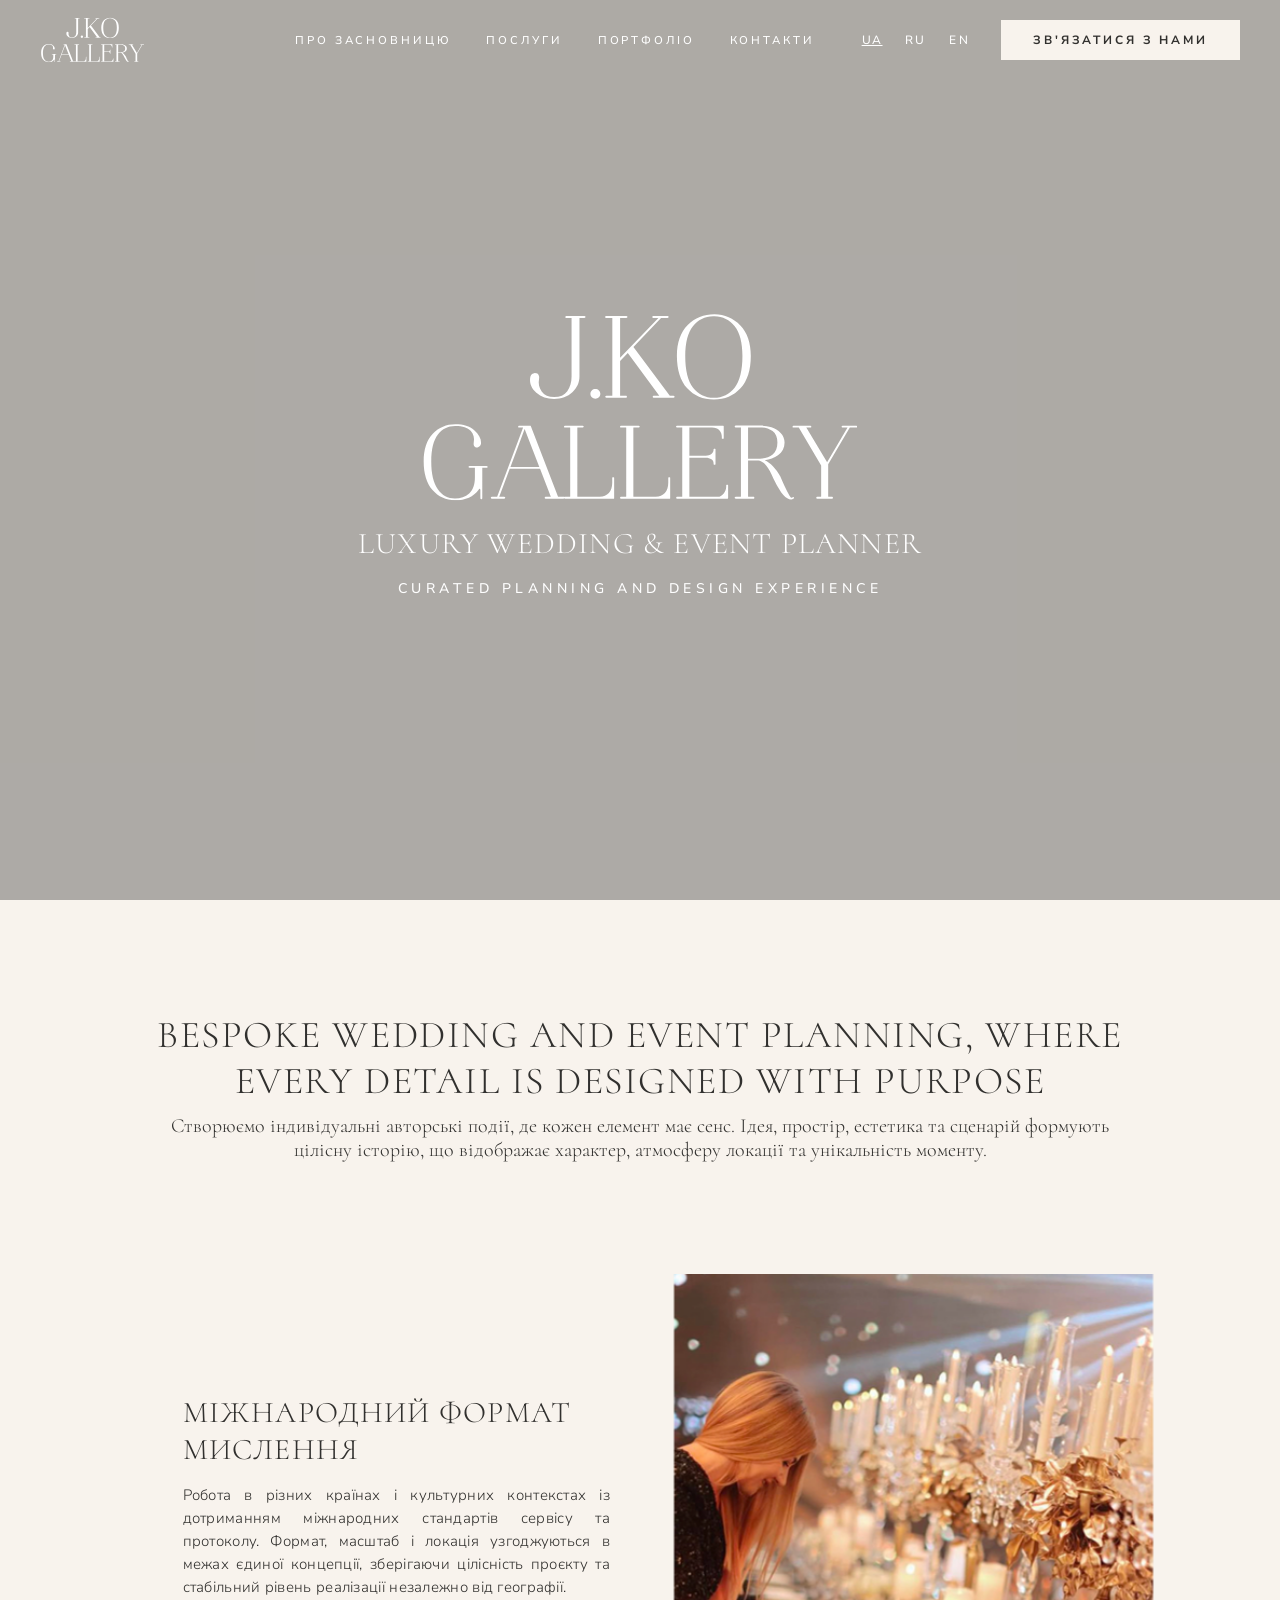
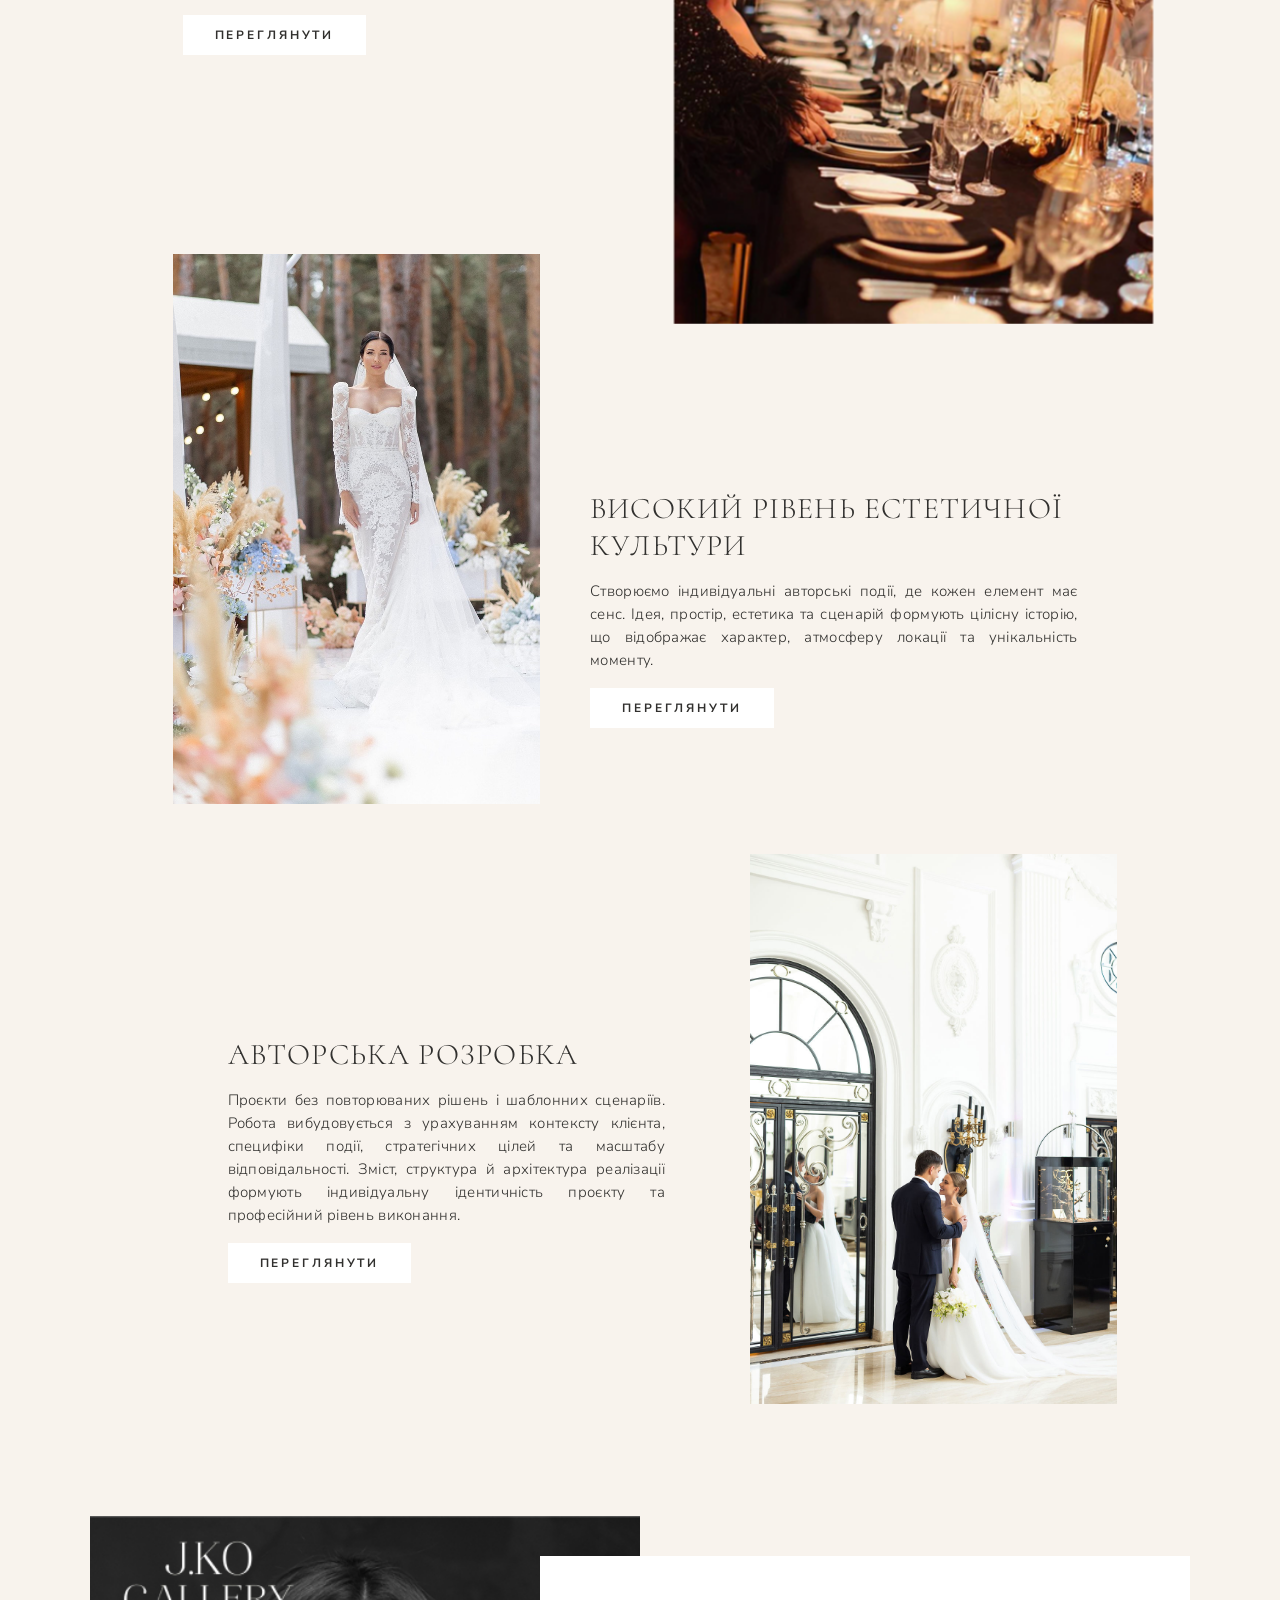
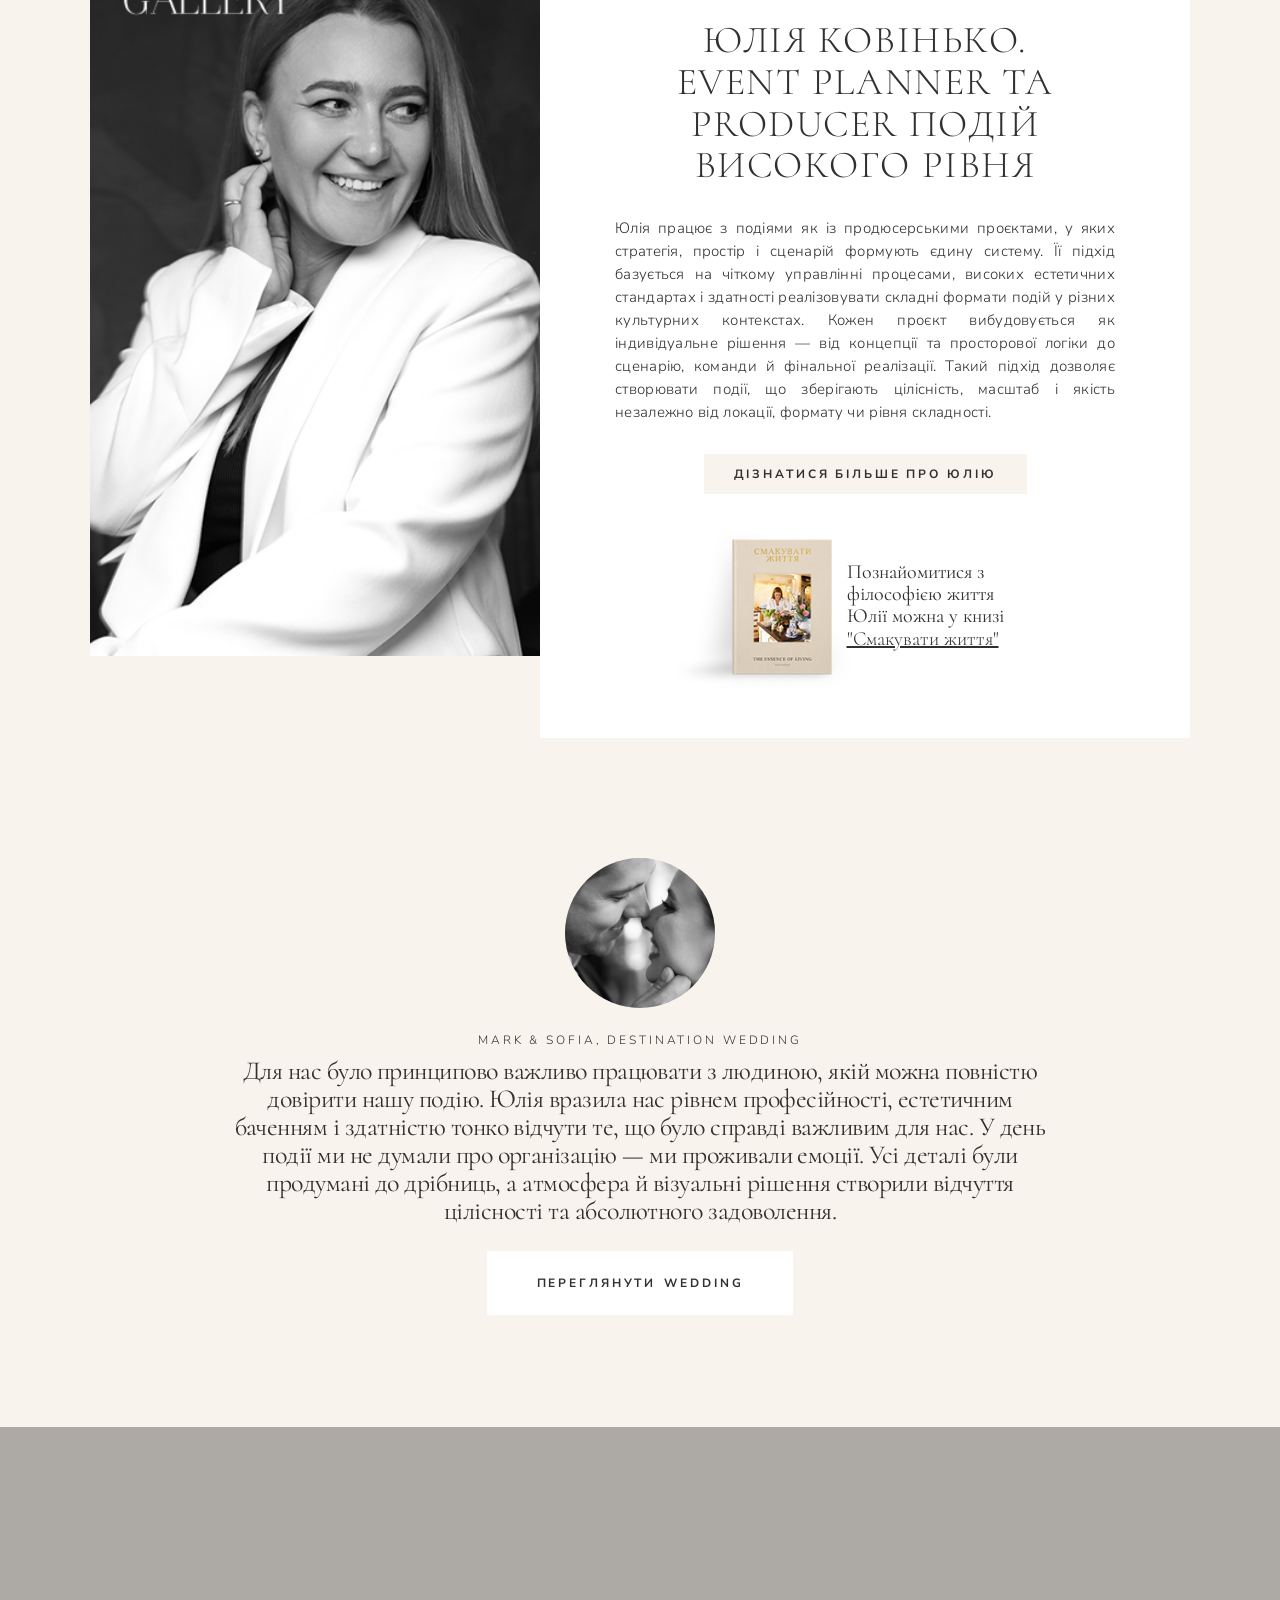
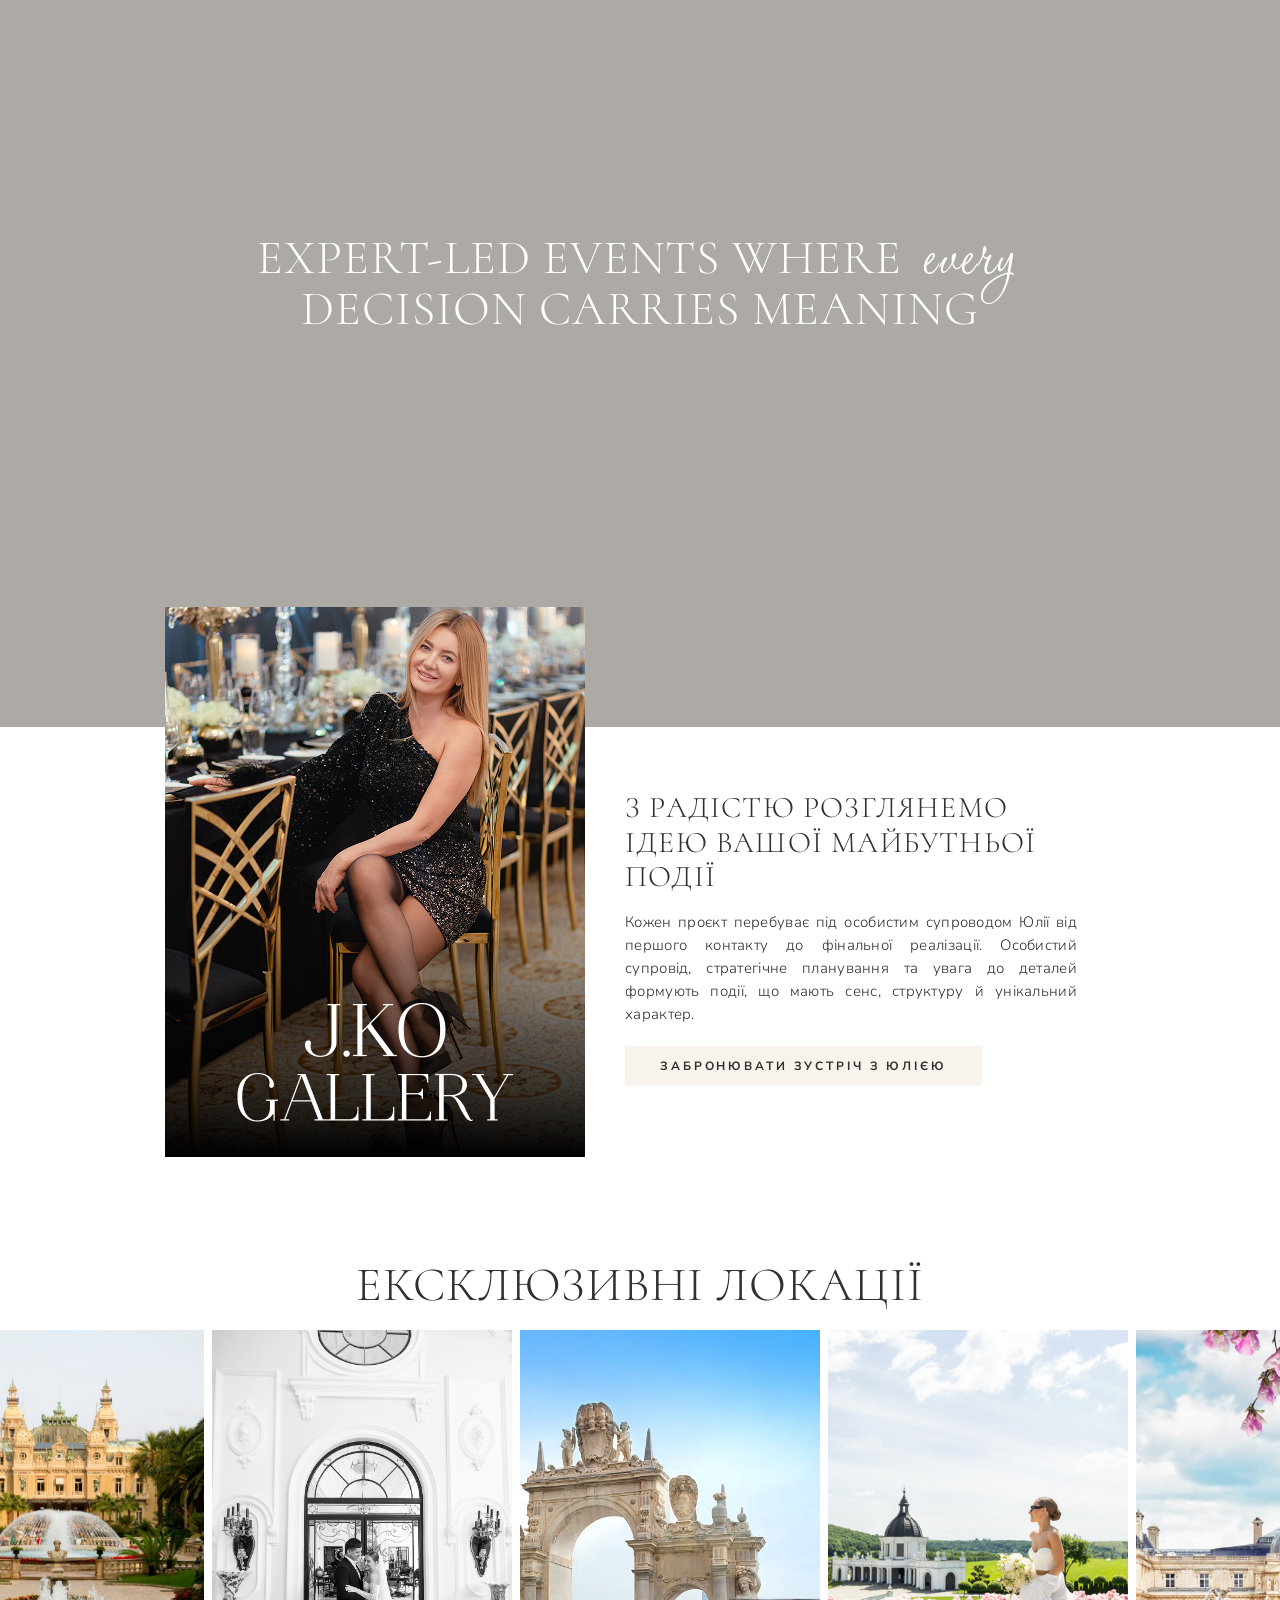
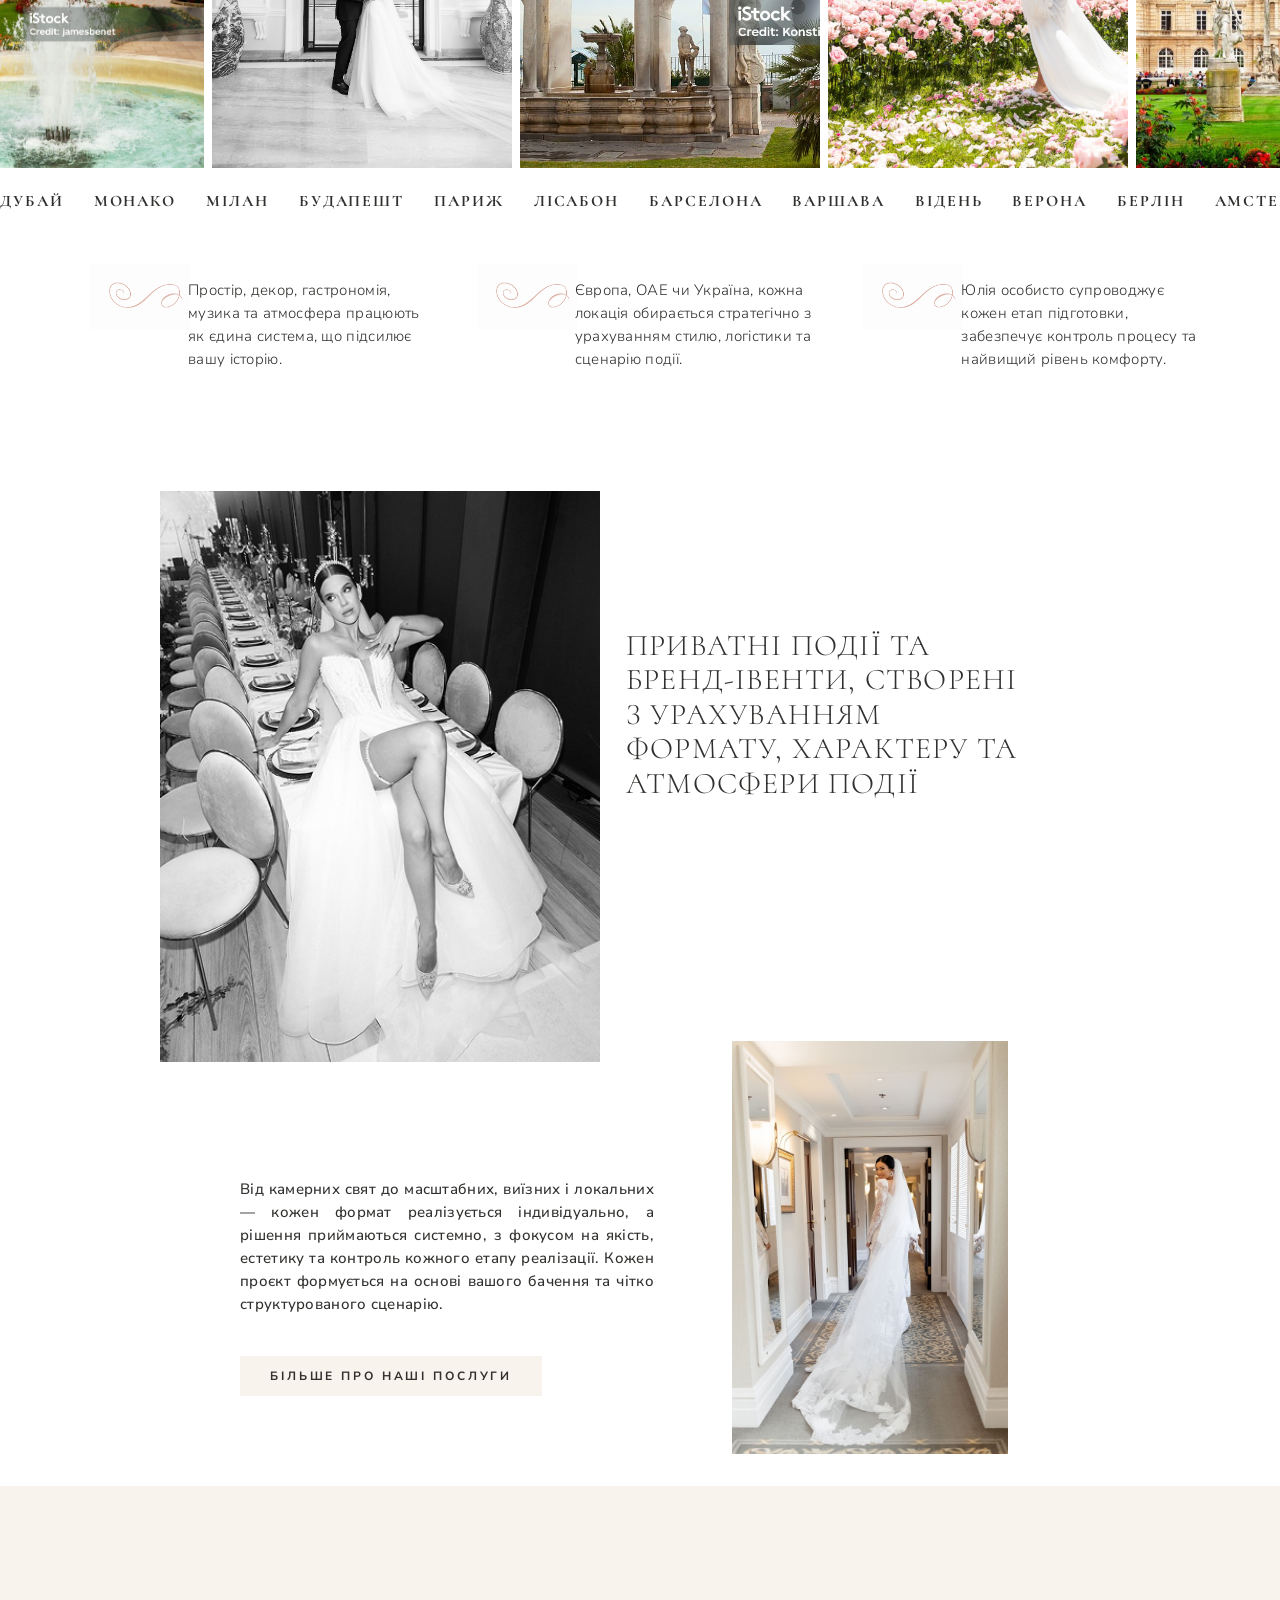
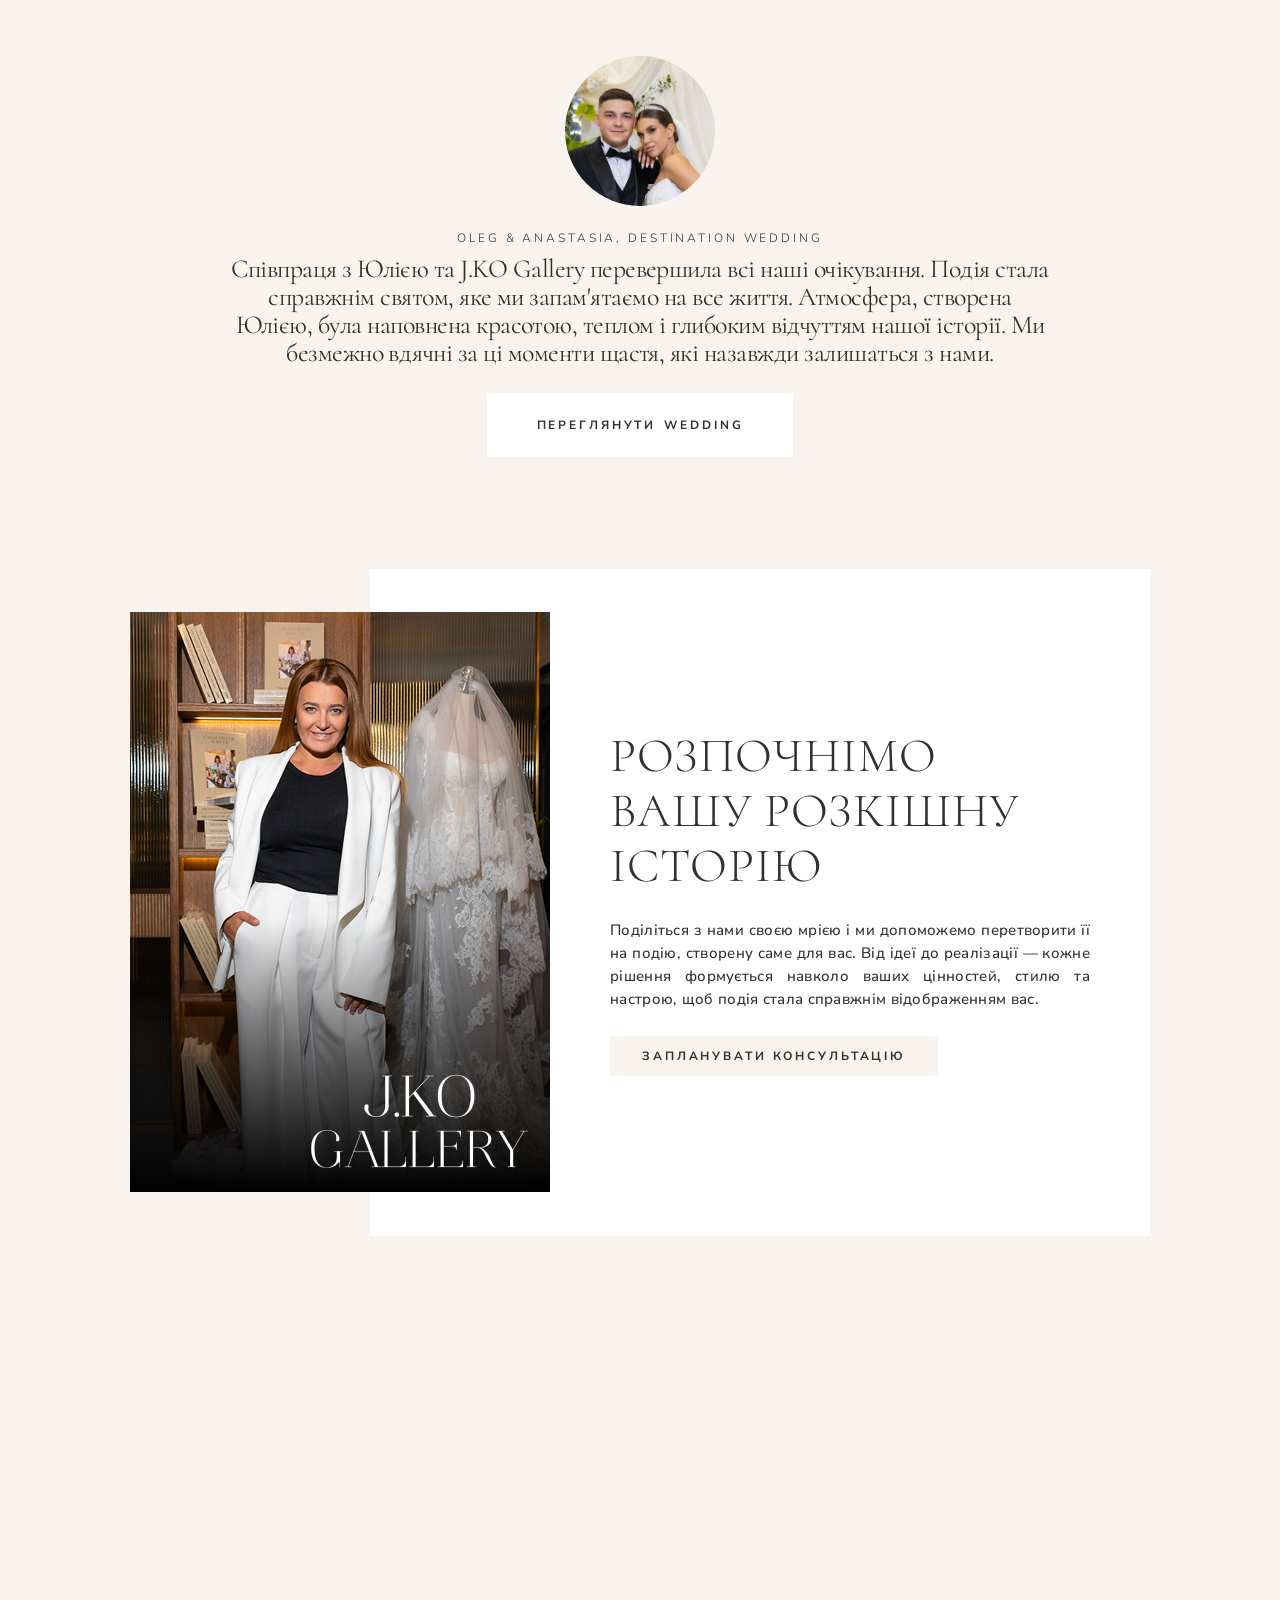
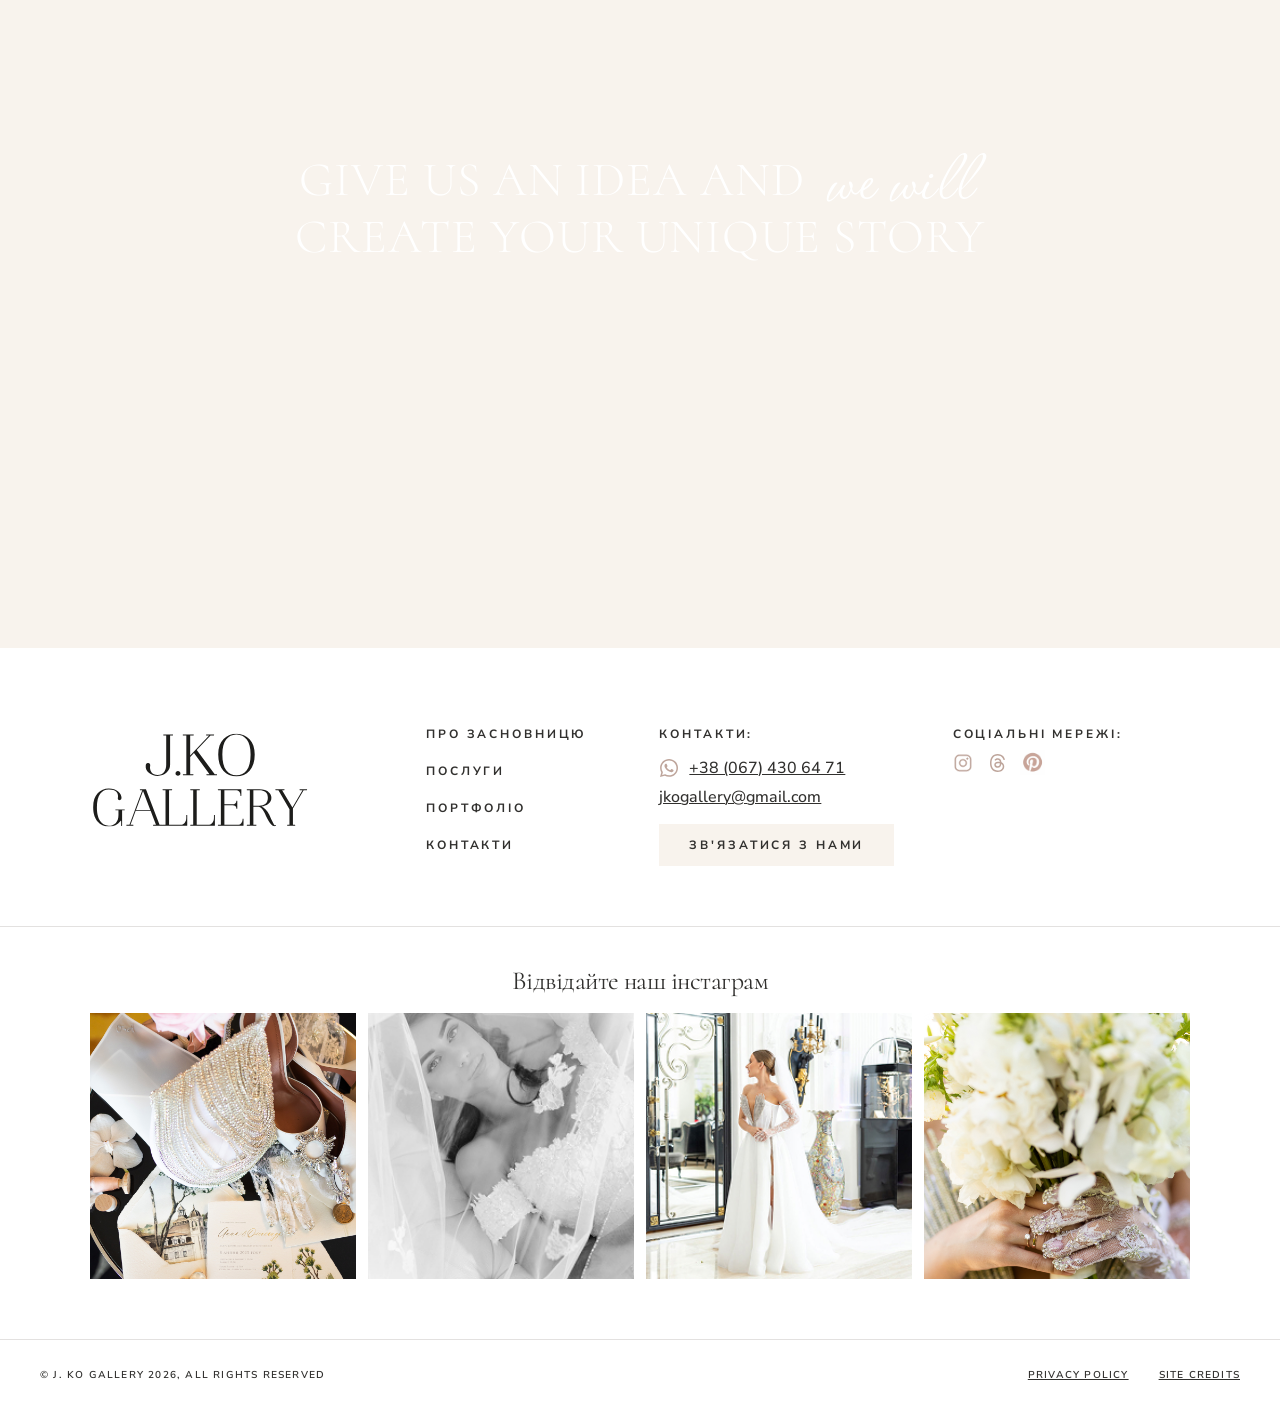
==== commit 75536f16: "Update header/footer links and mobile about sticky panel behavior" ====
--- a/index.html
+++ b/index.html
@@ -37,7 +37,7 @@
                 <a href="#" class="mobile-nav-link" data-translate="navPortfolio">ПОРТФОЛІО</a>
                 <a href="contact.html" class="mobile-nav-link" data-translate="navContacts">КОНТАКТИ</a>
             </nav>
-            <button class="mobile-contact-btn" data-translate="contactBtn">ЗВ'ЯЗАТИСЯ З НАМИ</button>
+            <a href="contact.html" class="mobile-contact-btn" data-translate="contactBtn">ЗВ'ЯЗАТИСЯ З НАМИ</a>
             <a href="https://www.instagram.com/jko_gallery/" class="mobile-instagram" target="_blank" rel="noopener noreferrer">
                 <img src="src/img/for dev/icons and logo/instagram.svg" alt="Instagram" class="instagram-icon">
                 <span>Instagram</span>
@@ -68,7 +68,7 @@
                 <span class="lang" data-lang="ru">RU</span>
                 <span class="lang" data-lang="en">EN</span>
             </div>
-            <button class="contact-btn" data-translate="contactBtn">ЗВ'ЯЗАТИСЯ З НАМИ</button>
+            <a href="contact.html" class="contact-btn" data-translate="contactBtn">ЗВ'ЯЗАТИСЯ З НАМИ</a>
         </div>
     </header>
 
@@ -174,7 +174,7 @@
                             <p data-translate="bookText1">Познайомитися з</p>
                             <p data-translate="bookText2">філософією життя </p>
                             <p data-translate="bookText3">Юлії можна у книзі</p>
-                            <p class="book-title" data-translate="bookTitle">"Смакувати життя"</p>
+                            <a href="https://www.instagram.com/juliakovinko/" target="_blank" rel="noopener noreferrer" class="book-title" data-translate="bookTitle">"Смакувати життя"</a>
                         </div>
                     </div>
                 </div>
@@ -492,68 +492,29 @@
             }
         });
 
-        // Зміна іконки меню залежно від фону (тільки на мобільній версії)
+        // Бургер у hero — білий, після hero — темний (тільки на мобільній/планшетній версії)
         (function() {
             const mobileMenuBtn = document.getElementById('mobileMenuBtn');
             const mobileMenuIcon = document.querySelector('.mobile-menu-icon');
             
             if (!mobileMenuBtn || !mobileMenuIcon) return;
             
-            function getBackgroundColor(element) {
-                const style = window.getComputedStyle(element);
-                return style.backgroundColor;
-            }
-            
-            function isBeigeColor(color) {
-                // Перевіряємо різні формати тілесного кольору #F8F3ED
-                return color.includes('248, 243, 237') || 
-                       color === 'rgb(248, 243, 237)' ||
-                       color.toLowerCase() === '#f8f3ed';
-            }
-            
             function updateMenuIcon() {
-                // Перевіряємо тільки на мобільній та планшетній версії (від 1130px)
-                if (window.innerWidth > 1130) return;
+                // Тільки на мобільній та планшетній версії
+                if (window.innerWidth > 1130) {
+                    mobileMenuBtn.classList.remove('on-hero');
+                    return;
+                }
                 
                 const scrollY = window.pageYOffset || window.scrollY;
-                const menuBtnTop = mobileMenuBtn.getBoundingClientRect().top + scrollY;
-                const menuBtnBottom = menuBtnTop + mobileMenuBtn.offsetHeight;
-                
-                // Знаходимо всі секції з тілесним фоном
-                const beigeSections = document.querySelectorAll('.consultation-section');
-                let isOverBeige = false;
-                
-                // Перевіряємо чи кнопка знаходиться над consultation-section
-                beigeSections.forEach(section => {
-                    const sectionTop = section.offsetTop;
-                    const sectionBottom = sectionTop + section.offsetHeight;
-                    
-                    if (menuBtnBottom >= sectionTop && menuBtnTop <= sectionBottom) {
-                        isOverBeige = true;
-                    }
-                });
-                
-                // Перевіряємо чи кнопка знаходиться над body з тілесним фоном (після hero)
-                if (!isOverBeige && scrollY > 0) {
-                    const bodyBg = getBackgroundColor(document.body);
-                    if (isBeigeColor(bodyBg)) {
-                        // Перевіряємо чи не над hero секцією
-                        const hero = document.querySelector('.hero');
-                        if (hero) {
-                            const heroBottom = hero.offsetTop + hero.offsetHeight;
-                            if (menuBtnTop > heroBottom) {
-                                isOverBeige = true;
-                            }
-                        }
-                    }
-                }
-                
-                // Змінюємо іконку
-                if (isOverBeige) {
-                    mobileMenuIcon.src = 'src/img/for dev/icons and logo/mobile/ic_menu1.svg';
-                } else {
-                    mobileMenuIcon.src = 'src/img/contact/ic_menu.svg';
-                }
+                const menuBtnBottom = mobileMenuBtn.getBoundingClientRect().bottom + scrollY;
+                const hero = document.querySelector('.hero');
+                const heroBottom = hero ? (hero.offsetTop + hero.offsetHeight) : 0;
+
+                // Той самий SVG-файл: у hero робимо білим через CSS, нижче лишається темним
+                const isOverHero = hero && menuBtnBottom <= heroBottom;
+                mobileMenuBtn.classList.toggle('on-hero', Boolean(isOverHero));
+                mobileMenuIcon.src = 'src/img/contact/ic_menu.svg';
             }
             
             // Викликаємо при скролі та при завантаженні
@@ -681,7 +642,7 @@
                 </a>
             </div>
             <nav class="footer-nav">
-                <a href="about.html" class="footer-nav-link" data-translate="footerAbout">ПРО НАС</a>
+                <a href="about.html" class="footer-nav-link" data-translate="footerAbout">ПРО ЗАСНОВНИЦЮ</a>
                 <a href="services.html" class="footer-nav-link" data-translate="footerServices">ПОСЛУГИ</a>
                 <a href="#portfolio" class="footer-nav-link" data-translate="footerPortfolio">ПОРТФОЛІО</a>
                 <a href="contact.html" class="footer-nav-link" data-translate="footerContacts">КОНТАКТИ</a>
@@ -697,7 +658,7 @@
                         <a href="mailto:jkogallery@gmail.com" class="footer-contact-link">jkogallery@gmail.com</a>
                     </div>
                 </div>
-                <button class="footer-btn" data-translate="contactBtn">ЗВ'ЯЗАТИСЯ З НАМИ</button>
+                <a href="contact.html" class="footer-btn" data-translate="contactBtn">ЗВ'ЯЗАТИСЯ З НАМИ</a>
             </div>
             <div class="footer-right">
                 <h3 class="footer-section-title" data-translate="footerSocialTitle">СОЦІАЛЬНІ МЕРЕЖІ:</h3>
--- a/style.css
+++ b/style.css
@@ -1,5982 +1,5985 @@
-* {
-    margin: 0;
-    padding: 0;
-    box-sizing: border-box;
-}
-
-body {
-    font-family: -apple-system, BlinkMacSystemFont, 'Segoe UI', Roboto, 'Helvetica Neue', Arial, sans-serif;
-    overflow-x: hidden;
-    background-color: #F8F3ED;
-    width: 100%;
-    max-width: 100vw;
-}
-
-html {
-    overflow-x: hidden;
-    width: 100%;
-    max-width: 100vw;
-}
-
-/* Десктоп — усі заголовки font-weight 300 */
-.intro-title,
-.feature-title,
-.grid-title,
-.about-title,
-.services-title,
-.consultation-title,
-.cta-title,
-.cta-line1,
-.cta-line2,
-.locations-title,
-.hero-cta-title,
-.book-title,
-.instagram-title,
-.testimonial-names {
-    font-weight: 300 !important;
-}
-
-
-body.menu-open {
-    overflow: hidden;
-}
-
-/* Header */
-.header {
-    position: fixed;
-    top: 0;
-    left: 0;
-    width: 100%;
-    background-color: transparent;
-    padding: 15px 40px;
-    display: flex;
-    align-items: center;
-    justify-content: space-between;
-    z-index: 1000;
-    height: 80px;
-    transition: transform 0.3s ease-in-out;
-}
-
-/* На мобільній версії хедер просто з'являється/зникає без виїзду */
-@media (max-width: 1130px) {
-    .header {
-        transition: opacity 0.3s ease, visibility 0.3s ease;
-    }
-    
-    .header.hidden {
-        transform: none;
-        opacity: 0;
-        visibility: hidden;
-        pointer-events: none;
-    }
-}
-
-.header-left {
-    flex: 0 0 auto;
-}
-
-.header-nav {
-    flex: 1;
-    display: flex;
-    justify-content: flex-start;
-    margin-left: 200px;
-    gap: 35px;
-    align-items: center;
-}
-
-.header-right {
-    display: flex;
-    align-items: center;
-    gap: 25px;
-}
-
-.header.hidden {
-    transform: translateY(-100%);
-}
-
-
-.home-link {
-    font-size: 11px;
-    color: #999;
-    text-transform: lowercase;
-    margin-bottom: 5px;
-    letter-spacing: 0.5px;
-}
-
-.profile-section {
-    display: flex;
-    align-items: center;
-    gap: 12px;
-}
-
-.profile-image {
-    flex-shrink: 0;
-    display: flex;
-    align-items: center;
-    text-decoration: none;
-    cursor: pointer;
-}
-
-.profile-image img {
-    height: auto;
-    width: auto;
-    max-height: 50px;
-    display: block;
-    transition: all 0.3s ease;
-}
-
-/* Фіксована ширина логотипу на мобільних версіях */
-@media (max-width: 1130px) {
-    .profile-image img {
-        width: 120px;
-        height: auto;
-        max-height: none;
-    }
-}
-
-.profile-image:hover img {
-    transform: scale(1.05);
-    opacity: 0.9;
-}
-
-.brand-name {
-    font-size: 18px;
-    font-weight: 300;
-    color: white;
-    letter-spacing: 1px;
-}
-
-/* Navigation */
-
-.nav-link {
-    color: #FFF;
-    text-decoration: none;
-    font-family: "Nunito Sans", sans-serif;
-    font-size: 12px;
-    font-style: normal;
-    font-weight: 500;
-    line-height: normal;
-    letter-spacing: 2.88px;
-    text-transform: uppercase;
-    transition: all 0.3s ease;
-    position: relative;
-    white-space: nowrap;
-}
-
-.nav-link:hover {
-    opacity: 0.8;
-    transform: translateY(-1px);
-}
-
-.nav-link::after {
-    display: none;
-}
-
-/* Header Right */
-
-.languages {
-    margin: 0 auto;       /* ставить його рівно посередині між nav-links і кнопкою */
-    display: flex;
-    gap: 12px;
-}
-
-.lang {
-    color: #FFF;
-    font-family: "Nunito Sans", sans-serif;
-    font-size: 12px;
-    font-style: normal;
-    font-weight: 500;
-    line-height: normal;
-    letter-spacing: 2.88px;
-    text-transform: uppercase;
-    cursor: pointer;
-    transition: all 0.3s ease;
-    padding: 5px;
-}
-
-.lang:hover {
-    opacity: 0.8;
-}
-
-.lang.active {
-    color: #FFF;
-    font-family: "Nunito Sans", sans-serif;
-    font-size: 12px;
-    font-style: normal;
-    font-weight: 500;
-    line-height: normal;
-    letter-spacing: 1.44px;
-    text-decoration-line: underline;
-    text-decoration-style: solid;
-    text-decoration-skip-ink: auto;
-    text-decoration-thickness: auto;
-    text-underline-offset: auto;
-    text-underline-position: from-font;
-    text-transform: uppercase;
-}
-
-.contact-btn {
-    background-color:#F8F3ED;
-    color: rgba(49, 48, 46, 1);
-    border: none;
-    padding: 12px 32px;
-    font-family: 'Nunito Sans', sans-serif;
-    font-size: 12px;
-    font-weight: 700;
-    font-style: normal;
-    line-height: 100%;
-    letter-spacing: 0.24em;
-    text-align: center;
-    text-transform: uppercase;
-    cursor: pointer;
-    transition: all 0.3s ease;
-    height: 40px;
-    display: flex;
-    align-items: center;
-    justify-content: center;
-}
-
-
-/* Hero Section */
-.hero {
-    width: 100%;
-    height: 100vh;
-    display: flex;
-    align-items: center;
-    justify-content: center;
-    position: relative;
-    overflow: hidden;
-}
-
-.hero-video {
-    position: absolute;
-    top: 0;
-    left: 0;
-    width: 100%;
-    height: 100%;
-    max-width: 100%;
-    object-fit: cover;
-    z-index: 0;
-    display: block;
-}
-
-.hero-content {
-    position: relative;
-    z-index: 2;
-    text-align: center;
-    color: white;
-}
-
-.hero::before {
-    content: '';
-    position: absolute;
-    top: 0;
-    left: 0;
-    width: 100%;
-    height: 100%;
-    background: rgba(0, 0, 0, 0.3);
-    z-index: 1;
-}
-
-.brand-text {
-    display: flex;
-    flex-direction: column;
-    align-items: center;
-    text-align: center;
-}
-
-.brand-logo {
-    height: 210px;
-    width: auto;
-    margin-bottom: 12px;
-    display: block;
-    object-fit: contain;
-}
-
-.brand-jko {
-    font-size: 72px;
-    font-weight: 400;
-    letter-spacing: 3px;
-    margin-bottom: -25px;
-    line-height: 1.3;
-    font-family: 'Bodoni Moda', 'Didot', 'Bodoni MT', Didot, serif;
-    text-align: center;
-}
-
-.brand-gallery {
-    font-size: 96px;
-    font-weight: 400;
-    letter-spacing: 4px;
-    margin-bottom: 12px;
-    line-height: 1.3;
-    font-family: 'Bodoni Moda', 'Didot', 'Bodoni MT', Didot, serif;
-    text-align: center;
-}
-
-.brand-tagline {
-    font-family: 'Cormorant', serif;
-    font-weight: 300;
-    font-style: normal;
-    font-size: 30px;
-    line-height: normal;
-    letter-spacing: 0.04em;
-    text-align: center;
-    text-transform: uppercase;
-    margin-bottom: 16px;
-}
-
-.brand-subtitle {
-    font-family: 'Nunito Sans', sans-serif;
-    font-weight: 500;
-    font-style: normal;
-    font-size: 14px;
-    line-height: normal;
-    letter-spacing: 0.32em;
-    text-align: center;
-    text-transform: uppercase;
-    margin-bottom: 0;
-    margin-top: 1px;
-}
-
-/* Responsive */
-@media (max-width: 1800px) {
-    .nav-link {
-        font-size: 11.9px;
-    }
-}
-
-@media (max-width: 1600px) {
-    .nav-link {
-        font-size: 11.7px;
-    }
-}
-
-@media (max-width: 1400px) {
-    .nav-link {
-        font-size: 11.5px;
-    }
-}
-
-@media (max-width: 1300px) {
-    .nav-link {
-        font-size: 11.3px;
-    }
-
-    .header-nav {
-        margin-left: 150px;
-    }
-}
-
-@media (max-width: 1250px) {
-    .header-nav {
-        margin-left: 100px;
-    }
-}
-
-@media (max-width: 1200px) {
-    .nav-link {
-        font-size: 11.1px;
-    }
-
-    .header-nav {
-        margin-left: 80px;
-    }
-}
-
-@media (max-width: 1100px) {
-    .nav-link {
-        font-size: 10.8px;
-    }
-}
-
-@media (max-width: 1024px) {
-    .header {
-        padding: 12px 25px;
-        height: 70px;
-    }
-
-    .header-nav {
-        gap: 20px;
-        margin-left: 50px;
-    }
-
-    .nav-link {
-        font-size: 11px;
-        letter-spacing: 2.88px;
-    }
-
-    .header-right {
-        gap: 15px;
-    }
-
-    .contact-btn {
-        padding: 8px 16px;
-        font-size: 11px;
-    }
-
-    .lang {
-        font-size: 11px;
-        letter-spacing: 2.4px;
-    }
-
-    .lang.active {
-        letter-spacing: 1.2px;
-    }
-
-    .brand-logo {
-        height: 140px;
-    }
-
-    .brand-jko {
-        font-size: 56px;
-    }
-
-    .brand-gallery {
-        font-size: 76px;
-    }
-}
-
-@media (max-width: 950px) {
-    .nav-link {
-        font-size: 10.5px;
-    }
-}
-
-@media (max-width: 900px) {
-    .header {
-        padding: 10px 20px;
-        height: 65px;
-    }
-
-    .header-nav {
-        gap: 12px;
-        margin-left: 30px;
-    }
-
-    .nav-link {
-        font-size: 10px;
-        letter-spacing: 2.88px;
-    }
-
-    .header-right {
-        gap: 12px;
-    }
-
-    .contact-btn {
-        padding: 8px 14px;
-        font-size: 10px;
-    }
-
-    .languages {
-        gap: 10px;
-    }
-
-    .lang {
-        font-size: 10px;
-        letter-spacing: 2px;
-        padding: 3px;
-    }
-
-    .lang.active {
-        letter-spacing: 1px;
-    }
-}
-
-@media (max-width: 850px) {
-    .nav-link {
-        font-size: 9.5px;
-    }
-}
-
-@media (max-width: 770px) {
-    .header {
-        padding: 8px 15px;
-        height: 60px;
-    }
-
-    .header-nav {
-        gap: 10px;
-        margin-left: 10px;
-    }
-
-    .nav-link {
-        font-size: 9px;
-        letter-spacing: 2.88px;
-    }
-
-    .header-right {
-        gap: 10px;
-    }
-
-    .contact-btn {
-        padding: 6px 12px;
-        font-size: 9px;
-        letter-spacing: 0.2em;
-    }
-
-    .languages {
-        gap: 8px;
-    }
-
-    .lang {
-        font-size: 9px;
-        letter-spacing: 1.8px;
-        padding: 2px;
-    }
-
-    .lang.active {
-        letter-spacing: 0.9px;
-    }
-
-    .profile-image img {
-        width: 120px;
-        height: auto;
-        max-height: none;
-    }
-}
-
-@media (max-width: 700px) {
-    .nav-link {
-        font-size: 8.5px;
-    }
-}
-
-@media (max-width: 650px) {
-    .nav-link {
-        font-size: 8px;
-    }
-}
-
-/* Mobile Menu Button */
-.mobile-menu-btn {
-    display: none;
-    position: fixed;
-    top: 15px;
-    left: 15px;
-    z-index: 1001;
-    background: transparent;
-    border: none;
-    cursor: pointer;
-    padding: 10px;
-}
-
-.mobile-menu-icon {
-    width: 24px;
-    height: 24px;
-    display: block;
-}
-
-/* Мобільна версія хедера від 1130px */
-@media (max-width: 1130px) {
-    .mobile-menu-btn {
-        display: flex;
-    }
-
-    .header {
-        display: flex;
-        opacity: 0;
-        visibility: hidden;
-        pointer-events: none;
-        transition: opacity 0.3s ease, visibility 0.3s ease;
-    }
-    
-    /* Хедер просто з'являється/зникає без виїзду на мобільній версії */
-    .header.hidden {
-        transform: none !important;
-        opacity: 0;
-        visibility: hidden;
-        pointer-events: none;
-    }
-    
-    /* Відступ зверху 56px для хедера, коли меню відкрито */
-    .mobile-menu.active ~ .header {
-        padding-top: 56px;
-    }
-    
-    /* Відступ для мобільної кнопки меню, коли меню відкрито */
-    .mobile-menu.active ~ .mobile-menu-btn {
-        top: 20px;
-        left: 20px;
-    }
-}
-
-/* Mobile Menu */
-.mobile-menu {
-    position: fixed;
-    top: 0;
-    left: 0;
-    width: 100%;
-    height: 100vh;
-    background-image: url('src/img/for dev/pict.jpg');
-    background-size: cover;
-    background-position: center;
-    background-repeat: no-repeat;
-    z-index: 2000;
-    opacity: 0;
-    visibility: hidden;
-    pointer-events: none;
-    transition: opacity 0.3s ease, visibility 0.3s ease;
-    overflow-y: auto;
-}
-
-.mobile-menu::before {
-    content: '';
-    position: absolute;
-    top: 0;
-    left: 0;
-    width: 100%;
-    height: 100%;
-    background: rgba(42, 42, 42, 0.1);
-    z-index: 0;
-}
-
-.mobile-menu-content {
-    position: relative;
-    z-index: 1;
-    display: flex;
-    flex-direction: column;
-    align-items: center;
-    justify-content: flex-start;
-    height: 100%;
-    padding: 100px 32px 40px;
-    text-align: center;
-}
-
-.mobile-menu.active {
-    opacity: 1;
-    visibility: visible;
-    pointer-events: auto;
-}
-
-.mobile-menu-close {
-    position: relative;
-    top: 10px;
-    left: 10px;
-    background: transparent;
-    border: none;
-    cursor: pointer;
-    z-index: 2001;
-    width: 60px;
-    height: 60px;
-    display: flex;
-    align-items: center;
-    justify-content: center;
-    padding: 0;
-}
-
-.mobile-menu-close-icon {
-    width: 24px;
-    height: 24px;
-    display: block;
-}
-
-
-.mobile-brand {
-    margin-bottom: 40px;
-    display: flex;
-    width: 274px;
-    height: auto;
-    padding: 6.621px 4.087px;
-    justify-content: center;
-    align-items: center;
-}
-
-.mobile-brand-logo {
-    height: auto;
-    width: 180px;
-    display: block;
-    margin-top: 0;
-}
-
-.mobile-nav {
-    display: flex;
-    flex-direction: column;
-    gap: 24px;
-    margin-bottom: 31px;
-    margin-top: 0;
-}
-
-.mobile-nav-link {
-    color: var(--white, #FFF);
-    text-decoration: none;
-    font-family: "Nunito Sans", sans-serif;
-    font-size: 14px;
-    font-style: normal;
-    font-weight: 300;
-    line-height: normal;
-    letter-spacing: 4.48px;
-    text-transform: uppercase;
-    transition: all 0.3s ease;
-    position: relative;
-    padding: 5px 0;
-}
-.mobile-nav-link{
-    font-weight: 400 !important;
-    -webkit-font-smoothing: antialiased !important;
-
-}
-
-.mobile-nav-link:hover {
-    opacity: 0.8;
-    transform: translateX(5px);
-}
-
-.mobile-nav-link::after {
-    display: none;
-}
-
-.mobile-nav-link:hover::after {
-    display: none;
-}
-
-.mobile-contact-btn {
-    background-color: #F8F3ED;
-    color: var(--black, #31302E);
-    text-align: center;
-    border: none;
-    padding: 24px 32px;
-    font-family: "Nunito Sans", sans-serif;
-    font-size: 12px;
-    font-style: normal;
-    font-weight: 700;
-    line-height: normal;
-    letter-spacing: 2.88px;
-    text-transform: uppercase;
-    line-height: 100%;
-    letter-spacing: 0.24em;
-    text-align: center;
-    text-transform: uppercase;
-    cursor: pointer;
-    margin-bottom: 31px;
-    transition: all 0.3s ease;
-    width: 100%;
-    height: 40px;
-    display: flex;
-    align-items: center;
-    justify-content: center;
-}
-
-
-.mobile-instagram {
-    font-family: "Nunito Sans";
-    display: flex;
-    align-items: center;
-    color: white;
-    font-size: 17px;
-    text-decoration: none;
-    transition: all 0.3s ease;
-    font-style: normal;
-    line-height: 23px; /* 153.333% */
-    letter-spacing: 0.3px;
-    gap: 10px;
-    font-weight: 300 !important;
-    -webkit-font-smoothing: antialiased !important;
-}
-
-.mobile-instagram:hover {
-    opacity: 0.8;
-    transform: scale(1.05);
-}
-
-/* Tablet - мобільне меню */
-@media (min-width: 601px) and (max-width: 1200px) {
-    .mobile-menu-content {
-        justify-content: center !important;
-        padding: 80px 48px 80px 48px !important;
-        gap: 0px !important;
-    }
-
-    .mobile-brand {
-        margin-bottom: 60px !important;
-    }
-
-    .mobile-brand-logo {
-        width: 380px !important;
-    }
-
-    .mobile-nav {
-        gap: 35px !important;
-        margin-bottom: 50px !important;
-    }
-
-    .mobile-nav-link {
-        font-size: 18px !important;
-        letter-spacing: 5.12px !important;
-        padding: 8px 0 !important;
-    }
-
-    .mobile-contact-btn {
-        width: auto;
-        max-width: 360px;
-        height: 56px;
-        padding: 18px 50px;
-        font-size: 15px !important;
-        letter-spacing: 0.28em !important;
-        margin-bottom: 50px !important;
-    }
-}
-
-.instagram-icon {
-    width: 35px;
-    height: 35px;
-    display: block;
-}
-
-/* Intro Section */
-.intro-section {
-    padding: 112px 40px;
-    max-width: 1200px;
-    margin: 0 auto;
-    text-align: center;
-    width: 100%;
-    box-sizing: border-box;
-}
-
-.intro-content {
-    max-width: 1200px;
-    margin: 0 auto;
-}
-
-.intro-title {
-    color: var(--black, #31302E);
-    text-align: center;
-    font-family: 'Cormorant', serif;
-    font-size: 38px;
-    font-style: normal;
-    font-weight: 400;
-    line-height: normal;
-    letter-spacing: 1.52px;
-    text-transform: uppercase;
-    margin-bottom: 10px;
-    max-width: 970px;
-    margin-left: auto;
-    margin-right: auto;
-}
-
-.intro-text {
-    font-family: 'Cormorant', serif;
-    font-weight: 300 !important;
-    font-style: normal;
-    font-size: 20px;
-    line-height: normal;
-    letter-spacing: 0;
-    text-align: center;
-    color: rgba(49, 48, 46, 1);
-    max-width: 1000px;
-    margin-left: auto;
-    margin-right: auto;
-}
-
-/* Combined Section */
-.combined-section {
-    padding: 0 40px 112px 40px;
-    max-width: 1175px;
-    margin: 0 auto;
-    width: 100%;
-    box-sizing: border-box;
-}
-
-/* Feature Section */
-.feature-section {
-    padding: 100px 40px;
-    max-width: 1400px;
-    margin: 0 auto;
-    width: 100%;
-    box-sizing: border-box;
-}
-
-.feature-content {
-    display: grid;
-    grid-template-columns: 1fr 1fr;
-    align-items: center;
-}
-
-.feature-section-reverse .feature-content {
-    direction: rtl;
-}
-
-.feature-section-reverse .feature-text,
-.feature-section-reverse .feature-image {
-    direction: ltr;
-}
-
-.feature-text {
-    display: flex;
-    flex-direction: column;
-    gap: 16px;
-    padding: 0 30px 0 90px;
-}
-
-.feature-title {
-    color: var(--black, #31302E);
-    font-family: 'Cormorant', serif;
-    font-size: 30px;
-    font-style: normal;
-    font-weight: 300;
-    line-height: normal;
-    letter-spacing: 1.2px;
-    text-transform: uppercase;
-}
-
-
-.feature-description {
-    color: var(--black, #31302E);
-    text-align: justify;
-    font-family: "Nunito Sans", sans-serif;
-    font-size: 15px;
-    font-style: normal;
-    font-weight: 300;
-    line-height: 23px;
-    letter-spacing: 0.3px;
-}
-
-.feature-btn,
-.grid-btn {
-    background: white;
-    color: rgba(49, 48, 46, 1);
-    border: none;
-    height: 40px;
-    padding: 0 32px;
-    display: inline-flex;
-    align-items: center;
-    justify-content: center;
-    font-family: 'Nunito Sans', sans-serif;
-    font-size: 12px;
-    font-weight: 700;
-    font-style: normal;
-    line-height: 100%;
-    letter-spacing: 0.24em;
-    text-align: center;
-    text-transform: uppercase;
-    cursor: pointer;
-    transition: all 0.3s ease;
-    align-self: flex-start;
-}
-
-
-.feature-image {
-    width: 100%;
-    height: 550px;
-    overflow: visible;
-    position: relative;
-    padding-bottom: 100px;
-    margin-bottom: -50px;
-}
-
-.feature-image-slides {
-    position: absolute;
-    top: 0;
-    left: 0;
-    right: 0;
-    bottom: -100px;
-    width: 100%;
-    height: calc(100% + 100px);
-}
-
-.feature-image-slide {
-    position: absolute;
-    inset: 0;
-    width: 100%;
-    height: 100%;
-    object-fit: contain;
-    object-position: center;
-    display: block;
-    opacity: 0;
-    transition: opacity 0.4s ease;
-    -webkit-backface-visibility: hidden;
-    backface-visibility: hidden;
-    
-}
-
-.feature-image-slide.active {
-    opacity: 1;
-    z-index: 1;
-}
-
-
-/* Grid Section */
-.grid-section {
-    padding: 100px 40px;
-    max-width: 1400px;
-    margin: 0 auto;
-}
-
-.combined-section .feature-content {
-    margin-bottom: 40px;
-}
-
-.combined-section .grid-container {
-    margin-top: 130px;
-}
-
-.grid-container {
-    display: grid;
-    grid-template-columns: 1fr 1fr;
-    grid-template-rows: 550px 550px;
-    gap: -140px;
-    column-gap: -140px;
-    row-gap: 0;
-}
-
-.grid-item {
-    overflow: hidden;
-}
-
-.grid-image {
-    width: 100%;
-    height: 550px;
-    display: flex;
-    align-items: center;
-    justify-content: center;
-}
-
-.grid-image img {
-    width: 100%;
-    height: 100%;
-    object-fit: contain;
-    display: block;
-    left: 20px;
-    position: relative;
-}
-
-.grid-container .grid-image:first-child {
-    margin-top: -50px;
-    position: relative;
-    z-index: 1;
-    right: 30px;
-}
-
-.grid-text {
-    padding: 140px 110px 80px 0px;
-    display: flex;
-    flex-direction: column;
-    justify-content: center;
-    gap: 16px;
-    margin-left: -50px;
-    align-items: flex-start;
-    text-align: left;
-}
-
-.grid-text1 {
-    padding: 140px 0px 80px 110px;
-    display: flex;
-    flex-direction: column;
-    justify-content: center;
-    gap: 16px;
-    left: 25px;
-    position: relative;
-}
-
-.grid-title {
-    color: var(--black, #31302E);
-    font-family: 'Cormorant', serif;
-    font-size: 30px;
-    font-style: normal;
-    font-weight: 300;
-    line-height: normal;
-    letter-spacing: 1.2px;
-    text-transform: uppercase;
-    text-align: left !important;
-}
-
-.grid-item:nth-child(4) .grid-title,
-.grid-item[data-translate="gridTitle2"],
-h3[data-translate="gridTitle2"] {
-    text-align: left !important;
-}
-
-
-.grid-description {
-    color: var(--black, #31302E);
-    text-align: justify;
-    font-family: "Nunito Sans", sans-serif;
-    font-size: 15px;
-    font-style: normal;
-    line-height: 23px;
-    letter-spacing: 0.3px;
-}
-.grid-description {
-    font-weight: 300 !important;
-    -webkit-font-smoothing: antialiased !important;
-}
-.feature-description{
-    font-weight: 300 !important;
-    -webkit-font-smoothing: antialiased !important;
-}
-
-
-    
-@media (min-width: 739px) and (max-width: 1200px) {
-    .grid-container .grid-image:last-child img {
-        width: 100%;
-        height: 100%;
-        object-fit: contain;
-        display: block;
-        left: 50px;
-        position: relative;
-    }
-}
-
-/* Tablet */
-@media (min-width: 601px) and (max-width: 1200px) {
-    /* Планшетна версія - використовуємо десктопні стилі */
-    .hero-content {
-        padding: 0;
-    }
-
-    .brand-logo {
-        height: 210px;
-        margin-bottom: 12px;
-    }
-
-    .brand-tagline {
-        font-size: 30px;
-        margin-bottom: 16px;
-    }
-
-    .brand-subtitle {
-        font-size: 14px;
-    }
-
-    .intro-section {
-        padding: 112px 10px;
-        text-align: center;
-    }
-
-    .intro-title {
-        color: var(--black, #31302E);
-        text-align: center;
-        font-family: 'Cormorant', serif;
-        font-size: 38px;
-        font-style: normal;
-        font-weight: 400;
-        line-height: normal;
-        letter-spacing: 1.52px;
-        text-transform: uppercase;
-        margin-bottom: 10px;
-        max-width: 970px;
-        margin-left: auto;
-        margin-right: auto;
-    }
-
-    .intro-text {
-        font-family: 'Cormorant', serif;
-        font-weight: 300 !important;
-        font-style: normal;
-        font-size: 20px;
-        line-height: normal;
-        letter-spacing: 0;
-        text-align: center;
-        color: rgba(49, 48, 46, 1);
-        max-width: 1000px;
-        margin-left: auto;
-        margin-right: auto;
-    }
-
-    .feature-section {
-        padding: 100px 40px;
-    }
-
-    .feature-content {
-        grid-template-columns: 1fr 1fr;
-        gap: 0;
-    }
-
-    .feature-section-reverse .feature-content {
-        direction: rtl;
-    }
-
-    .feature-section-reverse .feature-text,
-    .feature-section-reverse .feature-image {
-        direction: ltr;
-    }
-
-    .feature-image {
-        order: 0;
-        height: 550px;
-        width: 100%;
-        max-width: 100%;
-        margin-left: 0;
-        margin-right: 0;
-        padding-bottom: 100px;
-        margin-bottom: -50px;
-        aspect-ratio: auto;
-        display: block;
-        align-items: normal;
-        justify-content: normal;
-    }
-
-    .feature-text {
-        order: 0;
-        display: flex;
-        flex-direction: column;
-        padding: 0 48px 0 0px;
-        margin-top: 0;
-        gap: 16px;
-        width: auto;
-        max-width: none;
-        margin-left: 0;
-        margin-right: 0;
-        margin-bottom: 0;
-    }
-
-    .feature-text .feature-title {
-        order: 0;
-    }
-
-    .feature-text .feature-description {
-        order: 0;
-    }
-
-    .feature-text .feature-btn {
-        order: 0;
-        align-self: flex-start;
-        width: auto;
-        height: 40px;
-        padding: 0 32px;
-        margin-top: 0;
-        font-size: 12px;
-    }
-
-    .feature-title {
-        color: var(--black, #31302E);
-        font-family: 'Cormorant', serif;
-        font-size: 30px;
-        font-style: normal;
-        font-weight: 300;
-        line-height: normal;
-        letter-spacing: 1.2px;
-        text-transform: uppercase;
-    }
-
-    .feature-description {
-        color: var(--black, #31302E);
-        text-align: justify;
-        font-family: "Nunito Sans", sans-serif;
-        font-size: 15px;
-        font-style: normal;
-        font-weight: 300 !important;
-        line-height: 23px;
-        letter-spacing: 0.3px;
-    }
-
-    .feature-btn,
-    .grid-btn {
-        height: 40px;
-        padding: 0 32px;
-        font-size: 12px;
-    }
-
-    .feature-image-slides {
-        position: absolute;
-        top: 0;
-        left: 0;
-        right: 0;
-        bottom: -100px;
-        width: 100%;
-        height: calc(100% + 100px);
-        display: block;
-    }
-
-    .feature-image-slide {
-        position: absolute;
-        inset: 0;
-        width: 100%;
-        height: 100%;
-        object-fit: contain;
-        object-position: center;
-        display: block;
-        opacity: 0;
-        transition: opacity 0.4s ease;
-        margin: 0;
-        left: 0;
-        right: 0;
-    }
-
-    .feature-image-slide.active {
-        opacity: 1;
-        z-index: 1;
-    }
-
-    .combined-section {
-        padding: 0 40px 112px 40px;
-    }
-
-    .combined-section .feature-content {
-        margin-bottom: 40px;
-    }
-
-    .combined-section .grid-container {
-        margin-top: 130px;
-    }
-
-    .grid-section {
-        padding: 100px 40px;
-    }
-
-    .grid-container {
-        grid-template-columns: 1fr 1fr;
-        grid-template-rows: 550px 550px;
-        gap: -140px;
-        column-gap: -140px;
-        row-gap: 0;
-    }
-
-    .grid-container .grid-image:first-child {
-        margin-top: -50px;
-        position: relative;
-        z-index: 1;
-        right: 30px;
-    }
-
-    .grid-item {
-        overflow: hidden;
-    }
-
-    .grid-image {
-        width: 100%;
-        height: 550px;
-        display: flex;
-        align-items: center;
-        justify-content: center;
-    }
-
-    .grid-image img {
-        width: 100%;
-        height: 100%;
-        object-fit: contain;
-        display: block;
-        left: -20px;
-        position: relative;
-    }
-
-    /* Окремий стиль для зображення 3.jpg, щоб воно не перепліталося */
-    
-
-    .grid-text {
-        padding: 140px 30px 80px 40px;
-        display: flex;
-        flex-direction: column;
-        justify-content: center;
-        gap: 16px;
-        margin-left: -70px;
-        align-items: flex-start;
-        text-align: left;
-    }
-
-    .grid-text1 {
-        padding: 140px 10px 80px 0px;
-        display: flex;
-        flex-direction: column;
-        justify-content: center;
-        gap: 16px;
-    }
-
-    .grid-btn {
-        align-self: flex-start;
-        height: 40px;
-        padding: 18px 32px;
-        font-size: 12px;
-    }
-
-    .grid-title {
-        color: var(--black, #31302E);
-        font-family: 'Cormorant', serif;
-        font-size: 30px;
-        font-style: normal;
-        font-weight: 300;
-        line-height: normal;
-        letter-spacing: 1.2px;
-        text-transform: uppercase;
-        text-align: left !important;
-    }
-
-    .grid-description {
-        color: var(--black, #31302E);
-        text-align: justify;
-        font-family: "Nunito Sans", sans-serif;
-        font-size: 15px;
-        font-style: normal;
-        line-height: 23px;
-        letter-spacing: 0.3px;
-    }
-}
-
-@media (min-width: 601px) and (max-width: 1200px) {
-    .grid-text {
-        padding: 140px 30px 80px 10px;
-        display: flex;
-        flex-direction: column;
-        justify-content: center;
-        gap: 16px;
-        margin-left: 0px;
-        align-items: flex-start;
-        text-align: left;
-    }
-}
-
-/* Футер під планшет: від 600px до 880px */
-@media (min-width: 600px) and (max-width: 880px) {
-    .footer-content {
-        grid-template-columns: 1fr 1fr 1fr !important;
-        grid-template-rows: auto auto !important;
-        gap: 40px 40px !important;
-    }
-
-    .footer .footer-logo {
-        grid-column: 1 / -1 !important;
-        text-align: center !important;
-        justify-self: center !important;
-    }
-
-    .footer .footer-nav {
-        justify-self: start !important;
-    }
-
-    .footer .footer-contacts {
-        justify-self: start !important;
-    }
-
-    .footer .footer-right {
-        justify-self: end !important;
-    }
-}
-
-/* iPad Air / iPad Mini (740px–880px) — однакові відступи в combined-section */
-@media (min-width: 740px) and (max-width: 880px) {
-    .services-section {
-        padding: 10px 0 60px 0 !important;
-        background-color: #fff !important;
-    }
-
-    .intro-section {
-        padding: 50px 40px;
-        text-align: center;
-    }
-
-    .combined-section {
-        padding: 0px 40px 100px 40px;
-        margin-top: -50px;
-    }
-
-    .combined-section .feature-content {
-        gap: 40px;
-    }
-
-    .combined-section .feature-text {
-        padding: 0;
-    }
-
-    .combined-section .feature-image {
-        padding-bottom: 0;
-        margin-bottom: 0;
-    }
-
-    /* Сітка залишається 2-колонковою до 740px — стилі з (601–1200) застосовуються */
-
-    .cta-line1,
-    .cta-line2 {
-        font-family: 'Cormorant', serif !important;
-        font-weight: 400 !important;
-        font-style: normal !important;
-        font-size: 40px !important;
-        line-height: 100% !important;
-        letter-spacing: 0.02em !important;
-        text-align: center !important;
-        text-transform: uppercase !important;
-    }
-
-    .locations-text-blocks {
-        grid-template-columns: 1fr !important;
-        gap: 24px !important;
-        padding: 0 40px !important;
-    }
-
-    .consultation-section {
-        padding: 60px 20px !important;
-        max-width: 1400px !important;
-        margin: 0 auto !important;
-        width: 100% !important;
-        box-sizing: border-box !important;
-        background-color: #F8F3ED !important;
-        position: relative !important;
-    }
-
-    .about-section {
-        padding: 0px 20px !important;
-    }
-
-    .consultation-text-block {
-        background-color: #fff !important;
-        padding: 50px 30px !important;
-        display: flex !important;
-        flex-direction: column !important;
-        justify-content: center !important;
-        position: relative !important;
-        z-index: 1 !important;
-        margin-left: -20px !important;
-        width: 53% !important;
-        flex-shrink: 0 !important;
-        min-height: 620px !important;
-        left: 60px !important;
-    }
-
-    .consultation-image img {
-        width: 150% !important;
-        height: auto !important;
-        object-fit: contain !important;
-        display: block !important;
-        right: 68px !important;
-        position: relative !important;
-    }
-
-    .consultation-text-block::before {
-        content: '' !important;
-        position: absolute !important;
-        left: -11% !important;
-        top: 0 !important;
-        bottom: 0 !important;
-        width: 15% !important;
-        background-color: #fff !important;
-        z-index: -1 !important;
-    }
-
-    .consultation-title {
-        font-family: 'Cormorant', serif !important;
-        font-weight: 300 !important;
-        font-style: normal !important;
-        font-size: 42px !important;
-        line-height: 115% !important;
-        letter-spacing: 0.02em !important;
-        text-transform: uppercase !important;
-        color: rgba(49, 48, 46, 1) !important;
-    }
-
-    /* Services на міні iPad — використовуємо той самий адаптивний макет, що й на планшеті,
-       без жорстких absolute-позицій, щоб секція рухалася разом з іншими блоками. */
-    .services-section {
-        padding: 64px 0 60px 0 !important;
-        background-color: #fff !important;
-    }
-
-    .services-content {
-        display: grid !important;
-        grid-template-columns: minmax(280px, 480px) minmax(280px, 460px) !important;
-        gap: 56px 24px !important;
-        align-items: start !important;
-        max-width: 1040px !important;
-        margin: 0 auto !important;
-        padding: 0 40px !important;
-        box-sizing: border-box !important;
-        justify-content: center !important;
-    }
-
-    .services-left {
-        display: flex !important;
-        flex-direction: column !important;
-        align-items: flex-start !important;
-        gap: 56px !important;
-        position: relative !important;
-        min-height: 400px !important;
-        margin-top: 48px !important;
-    }
-
-    .services-right {
-        display: grid !important;
-        grid-template-rows: 545px auto !important;
-        gap: 56px !important;
-        align-items: start !important;
-        padding-top: 0 !important;
-        padding-right: 0 !important;
-        overflow: visible !important;
-    }
-
-    .services-title {
-        font-family: 'Cormorant', serif !important;
-        font-weight: 400 !important;
-        font-style: normal !important;
-        font-size: 26px !important;
-        line-height: 115% !important;
-        letter-spacing: 0.04em !important;
-        text-transform: uppercase !important;
-        color: rgba(49, 48, 46, 1) !important;
-        margin: 0 !important;
-        transform: translateX(0px) !important;
-        text-align: left !important;
-    }
-
-    .image-mask {
-        position: relative !important;
-        top: auto !important;
-        right: auto !important;
-        bottom: auto !important;
-        left: auto !important;
-        width: 100% !important;
-        max-width: 440px !important;
-        aspect-ratio: 420 / 545 !important;
-        height: auto !important;
-        margin: 0 !important;
-        flex-shrink: 0 !important;
-        overflow: hidden !important;
-    }
-
-    .services-main-slides {
-        position: absolute !important;
-        inset: 0 !important;
-        width: 100% !important;
-        height: 100% !important;
-    }
-
-    .services-main-slide {
-        position: absolute !important;
-        inset: 0 !important;
-        width: 100% !important;
-        height: 100% !important;
-        object-fit: cover !important;
-        object-position: center center !important;
-        display: block !important;
-        margin-top: 0 !important;
-        opacity: 0 !important;
-        transition: opacity 0.4s ease !important;
-    }
-
-    .services-main-slide.active {
-        opacity: 1 !important;
-        z-index: 1 !important;
-    }
-
-    .services-text-block {
-        display: flex !important;
-        flex-direction: column !important;
-        gap: 40px !important;
-        margin-left: 0 !important;
-        max-width: 100% !important;
-        margin-top: 0 !important;
-        padding: 0 12px 0 0 !important;
-    }
-
-    .services-title {
-        font-family: 'Cormorant', serif !important;
-        font-weight: 400 !important;
-        font-style: normal !important;
-        font-size: 26px !important;
-        line-height: 115% !important;
-        letter-spacing: 0.04em !important;
-        text-transform: uppercase !important;
-        color: rgba(49, 48, 46, 1) !important;
-        margin: 0 !important;
-        transform: translateX(0px) !important;
-        text-align: left !important;
-    }
-}
-
-/* Більші iPad (881px–1200px) — services-main-slide зберігає пропорції */
-@media (min-width: 881px) and (max-width: 1200px) {
-    .services-main-slide {
-        position: absolute;
-        inset: 0;
-        width: 100%;
-        height: 100%;
-        object-fit: cover;
-        object-position: center center;
-        display: block;
-        margin-top: 0;
-        left: 0;
-        opacity: 0;
-        transition: opacity 0.4s ease;
-    }
-}
-
-/* iPad Pro — на планшетах фото не кріпимо вправо, лишаємо як раніше */
-@media (min-width: 1024px) and (max-width: 1200px) {
-    .services-small-image {
-        margin-left: 0 !important;
-    }
-
-    .services-small-image img {
-        right: 0 !important;
-    }
-}
-
-/* Combined section (feature + grid) — мобільний макет до 739px (2-кол. до 740px включно) */
-@media (max-width: 739px) {
-    .feature-section {
-        padding: 40px 32px;
-    }
-
-    .feature-content {
-        grid-template-columns: 1fr;
-        gap: 36px;
-    }
-
-    .feature-section-reverse .feature-content {
-        direction: ltr;
-    }
-
-    .feature-image {
-        order: 1;
-        height: auto;
-        width: 100%;
-        max-width: 100%;
-        margin-left: 0;
-        margin-right: 0;
-        padding-bottom: 0;
-        margin-bottom: 0;
-        aspect-ratio: 3/4;
-    }
-
-    .feature-text {
-        order: 2;
-        display: flex;
-        flex-direction: column;
-        padding: 0;
-        gap: 16px;
-    }
-
-    .feature-text .feature-title {
-        order: 1;
-    }
-
-    .feature-text .feature-description {
-        order: 2;
-    }
-
-    .feature-text .feature-btn {
-        order: 3;
-        align-self: center;
-        width: auto;
-        height: 40px;
-        padding: 0 32px;
-        margin-top: 0;
-    }
-
-    .feature-title {
-        color: var(--black, #31302E);
-        font-family: 'Cormorant', serif;
-        font-size: 23px;
-        font-style: normal;
-        font-weight: 500;
-        line-height: normal;
-        letter-spacing: 1.15px;
-        text-transform: uppercase;
-    }
-
-    .feature-description {
-        color: var(--black, #31302E);
-        text-align: justify;
-        font-family: "Nunito Sans", sans-serif;
-        font-size: 15px;
-        font-style: normal;
-        font-weight: 500;
-        line-height: 23px;
-        letter-spacing: 0.3px;
-    }
-
-    .feature-image-slides {
-        position: absolute;
-        inset: 0;
-        margin-top: -45px;
-    }
-
-    .feature-image-slide {
-        object-fit: contain;
-        width: 100%;
-        height: 100%;
-        object-position: center;
-    }
-
-    .combined-section {
-        padding: 0px 32px;
-    }
-
-    .combined-section .feature-content {
-        margin-bottom: 40px;
-    }
-
-    .grid-section {
-        padding: 48px 32px;
-    }
-
-    .grid-container {
-        grid-template-columns: 1fr;
-        grid-template-rows: auto auto auto auto;
-        gap: 36px;
-        min-height: auto;
-        height: auto;
-    }
-
-    .grid-container .grid-image:first-child {
-        margin-top: -40px;
-        right: 0;
-    }
-
-    .grid-container .grid-image:last-child {
-        margin-top: -30px;
-    }
-
-    .grid-item {
-        min-height: auto;
-    }
-
-    .grid-image {
-        height: auto;
-        width: 100%;
-        margin-left: 0;
-        margin-right: 0;
-    }
-
-    
-
-    .grid-text {
-        padding: 0px 0 50px 0;
-        align-items: flex-start;
-        margin-left: 0;
-        margin-top: -10px;
-        gap: 16px;
-        text-align: left;
-    }
-
-    .grid-text1 {
-        padding: 0px 0 0px 0;
-        align-items: flex-start;
-        margin-top: -12px;
-        gap: 16px;
-        text-align: left;
-        left: 0;
-    }
-
-    .grid-btn {
-        align-self: center;
-        width: auto;
-        height: 48px;
-        padding: 0 40px;
-        font-size: 13px;
-        margin-top: 0;
-    }
-
-    .grid-item:nth-child(3) {
-        order: 4;
-    }
-
-    .grid-item:nth-child(4) {
-        order: 3;
-    }
-
-    .grid-title {
-        color: var(--black, #31302E);
-        font-family: 'Cormorant', serif;
-        font-size: 23px;
-        font-style: normal;
-        font-weight: 400;
-        line-height: normal;
-        letter-spacing: 1.15px;
-        text-transform: uppercase;
-        text-align: left !important;
-        width: 100%;
-    }
-
-    .grid-description {
-        color: var(--black, #31302E);
-        text-align: justify;
-        font-family: "Nunito Sans", sans-serif;
-        font-size: 15px;
-        font-style: normal;
-        line-height: 23px;
-        letter-spacing: 0.3px;
-    }
-}
-
-@media (max-width: 600px) {
-    .grid-title {
-        font-weight: 400 !important;
-        /* -webkit-font-smoothing: antialiased !important; */
-    }
-}
-.instagram-title {
-    font-weight: 400 !important;
-}
-/* Mobile */
-@media (max-width: 600px) {
-    /* Мобільні — усі заголовки font-weight 400 */
-    .intro-title,
-    .feature-title,
-    .about-title,
-    .services-title,
-    .consultation-title,
-    .cta-title,
-    .cta-line1,
-    .cta-line2,
-    .locations-title,
-    .hero-cta-title,
-    .book-title,
-    .testimonial-names {
-        font-weight: 400 !important;
-    }
-
-    .instagram-title {
-        font-weight: 400 !important;
-    }
-
-    .mobile-brand-logo {
-        width: 240px;
-    }
-
-    .hero-content {
-        padding: 0 32px;
-    }
-
-    .brand-logo {
-        height: 120px;
-        margin-bottom: 12px;
-    }
-
-    .brand-jko {
-        font-size: 58px;
-        margin-bottom: -10px;
-    }
-
-    .brand-gallery {
-        font-size: 58px;
-        margin-bottom: 12px;
-    }
-
-    .brand-tagline {
-        font-size: 24px;
-        letter-spacing: 1.15px;
-        margin-bottom: 12px;
-    }
-
-    .brand-subtitle {
-        font-size: 12px;
-        letter-spacing: 2.88px;
-        margin-bottom: 0;
-        margin-top: 1px;
-    }
-
-    .intro-section {
-        padding: 54px 32px 39px 32px;
-        text-align: center;
-    }
-
-    .intro-title {
-        color: var(--black, #31302E);
-        text-align: center;
-        font-family: 'Cormorant', serif;
-        font-size: 23px;
-        font-style: normal;
-        font-weight: 500;
-        line-height: normal;
-        letter-spacing: 1.15px;
-        text-transform: uppercase;
-        margin-bottom: 10px;
-    }
-
-    .intro-text {
-        color: var(--black, #31302E);
-        text-align: center;
-        font-family: 'Cormorant', serif;
-        font-size: 20px;
-        font-style: normal;
-        font-weight: 300;
-        line-height: normal;
-    }
-
-    .feature-section {
-        padding: 40px 32px;
-    }
-
-    .feature-content {
-        grid-template-columns: 1fr;
-        gap: 36px;
-    }
-
-    .feature-section-reverse .feature-content {
-        direction: ltr;
-    }
-
-    .feature-image {
-        order: 1;
-    }
-
-    .feature-text {
-        order: 2;
-        display: flex;
-        flex-direction: column;
-        padding: 0;
-        gap: 16px;
-    }
-
-    .feature-text .feature-title {
-        order: 1;
-    }
-
-    .feature-text .feature-description {
-        order: 2;
-    }
-
-    .feature-text .feature-btn {
-        order: 3;
-        align-self: center;
-        width: auto;
-        height: 40px;
-        padding: 0 38px;
-        margin-top: 0;
-    }
-
-    .feature-title {
-        color: var(--black, #31302E);
-        font-family: 'Cormorant', serif;
-        font-size: 23px;
-        font-style: normal;
-        font-weight: 500;
-        line-height: normal;
-        letter-spacing: 1.15px;
-        text-transform: uppercase;
-    }
-
-    .feature-description {
-        color: var(--black, #31302E);
-        text-align: justify;
-        font-family: "Nunito Sans", sans-serif;
-        font-size: 15px;
-        font-style: normal;
-        font-weight: 500;
-        line-height: 23px;
-        letter-spacing: 0.3px;
-    }
-
-    /* Фото на всю ширину блоку, висота пропорційно, без обрізання */
-    .feature-image {
-        height: auto;
-        width: 100%;
-        max-width: 100%;
-        margin-left: 0;
-        margin-right: 0;
-        padding-bottom: 0;
-        margin-bottom: 0;
-        aspect-ratio: 3/4;
-    }
-
-    .feature-image-slides {
-        position: absolute;
-        inset: 0;
-        margin-top: -45px;
-        /* margin-bottom: -86px; */
-    }
-
-    .feature-image-slide {
-        object-fit: contain;
-        width: 100%;
-        height: 100%;
-        object-position: center;
-    }
-
-    .combined-section {
-        padding: 35px 32px 34px 32px;
-    }
-
-    .combined-section .feature-content {
-        margin-bottom: 40px;
-    }
-
-    .grid-section {
-        padding: 40px 32px;
-    }
-
-    .grid-container {
-        grid-template-columns: 1fr;
-        grid-template-rows: auto auto auto auto;
-        gap: 36px;
-        min-height: auto;
-        height: auto;
-    }
-
-    .grid-container .grid-image:first-child {
-        margin-top: -40px;
-        right: 0;
-    }
-
-    .grid-container .grid-image:last-child {
-        margin-top: -30px;
-    }
-
-    .grid-item {
-        min-height: auto;
-    }
-
-    .grid-image {
-        height: auto;
-        width: 100%;
-        margin-left: 0;
-        margin-right: 0;
-    }
-
-    .grid-image img {
-        object-fit: contain;
-        width: 100%;
-        height: auto;
-        max-width: 100%;
-        display: block;
-        left: 0;
-    }
-
-    .grid-text {
-        padding: 0px 0 50px 0;
-        align-items: flex-start;
-        margin-left: 0;
-        margin-top: -10px;
-        gap: 16px;
-    }
-    .grid-text1 {
-        padding: 0px 0 0px 0;
-        align-items: flex-start;
-        margin-top: -12px;
-        gap: 16px;
-    }
-
-    .grid-btn {
-        align-self: center;
-        width: auto;
-        height: 48px;
-        padding: 0 38px;
-        font-size: 13px;
-        margin-top: 0;
-    }
-
-    /* Виправлення порядку останнього блоку: фото перед текстом */
-    .grid-item:nth-child(3) {
-        order: 4;
-    }
-
-    .grid-item:nth-child(4) {
-        order: 3;
-    }
-
-    .grid-title {
-        color: var(--black, #31302E);
-        font-family: 'Cormorant', serif;
-        font-size: 23px;
-        font-style: normal;
-        font-weight: 400;
-        line-height: normal;
-        letter-spacing: 1.15px;
-        text-transform: uppercase;
-        text-align: left !important;
-        width: 100%;
-    }
-    
-    .grid-title
-{
-    font-weight: 400 !important;
-}
-
-    .grid-text {
-        text-align: left;
-    }
-    .grid-text1 {
-        text-align: left;
-        left: 0;
-    }
-
-
-    .grid-description {
-        color: var(--black, #31302E);
-        text-align: justify;
-        font-family: "Nunito Sans", sans-serif;
-        font-size: 15px;
-        font-style: normal;
-        line-height: 23px;
-        letter-spacing: 0.3px;
-    }
-}
-
-/* About Section */
-.about-section {
-    padding: 0px 40px;
-    max-width: 1180px;
-    margin: 0 auto;
-    width: 100%;
-    box-sizing: border-box;
-}
-
-.about-content {
-    display: grid;
-    grid-template-columns: 1fr 1fr;
-    gap: 0;
-    min-height: 500px;
-    align-items: start;
-}
-
-.about-image-wrapper {
-    position: relative;
-    overflow: hidden;
-    margin-top: -40px;
-}
-
-.about-logo-overlay {
-    position: absolute;
-    top: 60px;
-    left: 20px;
-    z-index: 2;
-    background: transparent;
-    padding: 0;
-}
-
-.about-logo {
-    height: 55px;
-    width: auto;
-    display: block;
-}
-
-.about-main-image {
-    width: 100%;
-    height: 100%;
-    min-height: 500px;
-    overflow: hidden;
-}
-
-.about-main-image-default {
-    display: block;
-    width: 100%;
-    height: 100%;
-}
-
-.about-main-image-tablet {
-    display: none;
-    width: 100%;
-    height: 100%;
-}
-
-@media (min-width: 601px) and (max-width: 1400px) {
-    .about-main-image-default {
-        display: none;
-    }
-    .about-main-image-tablet {
-        display: block;
-    }
-    .about-logo-overlay {
-        display: none;
-    }
-}
-
-.about-main-image img {
-    width: 100%;
-    height: calc(100% + 40px);
-    object-fit: cover;
-    object-position: center top;
-    display: block;
-    margin-bottom: -200px;
-    margin-top: 40px;
-}
-
-.about-text-wrapper {
-    background-color: white;
-    display: flex;
-    align-items: center;
-    padding: 64px 50px 44px 50px;
-    position: relative;
-    z-index: 1;
-    margin-left: -100px;
-    margin-top: 40px;
-    min-height: calc(500px + 40px);
-}
-
-.about-text-content {
-    width: 100%;
-    display: flex;
-    flex-direction: column;
-    gap: 30px;
-    text-align: center;
-    align-items: center;
-}
-
-.about-title {
-    font-family: 'Cormorant', serif;
-    font-style: normal;
-    font-size: 38px;
-    font-weight: 300;
-    line-height: 1.1;
-    letter-spacing: 0.04em;
-    text-align: center;
-    text-transform: uppercase;
-    color: rgba(49, 48, 46, 1);
-}
-
-.about-description {
-    font-family: 'Nunito Sans', sans-serif;
-    font-style: normal;
-    font-size: 15px;
-    line-height: 23px;
-    letter-spacing: 0.3px;
-    text-align: justify;
-    color: rgba(49, 48, 46, 1);
-    max-width: 500px;
-}
-.about-description {
-    font-weight: 300 !important;
-    -webkit-font-smoothing: antialiased !important;
-}
-
-.about-btn {
-    background: #F8F3ED;
-    color: rgba(49, 48, 46, 1);
-    border: none;
-    padding: 14px 30px;
-    font-family: 'Nunito Sans', sans-serif;
-    font-size: 12px;
-    font-weight: 700;
-    font-style: normal;
-    line-height: 100%;
-    letter-spacing: 0.24em;
-    text-align: center;
-    text-transform: uppercase;
-    cursor: pointer;
-    transition: all 0.3s ease;
-    align-self: center;
-    text-decoration: none;
-    display: inline-block;
-}
-
-
-/* Desktop: book block */
-.book-section {
-    position: relative;
-    margin-top: 30px;
-    padding-left: 20px;
-    padding-bottom: 25px;
-    min-height: 140px;
-}
-
-.book-image {
-    position: absolute;
-    left: 0;
-    top: -17px;
-    width: 150px;
-    z-index: 1;
-}
-
-.book-image img {
-    width: 130%;
-    max-width: 130%;
-    height: auto;
-    display: block;
-    position: relative;
-    right: 60px;
-    margin-top: -20px;
-}
-
-.book-text {
-    color: var(--black, #31302E);
-    font-family: 'Cormorant', serif;
-    font-size: 20px;
-    font-style: normal;
-    font-weight: 400;
-    line-height: 22px;
-    text-align: left;
-    margin-left: 100px;
-    max-width: calc(100% - 100px);
-    margin-top: 7px;
-}
-
-.book-text p {
-    margin: 0;
-    line-height: 22px;
-}
-
-.book-title {
-    color: var(--black, #31302E);
-    font-family: 'Cormorant', serif;
-    font-size: 20px;
-    font-style: normal;
-    font-weight: 500;
-    line-height: normal;
-    text-decoration-line: underline;
-    text-decoration-style: solid;
-    text-decoration-skip-ink: auto;
-    text-decoration-thickness: 1.2px;
-    text-underline-offset: auto;
-    text-underline-position: from-font;
-    cursor: pointer;
-}
-
-/* Tablet */
-@media (min-width: 601px) and (max-width: 1200px) {
-    .about-section {
-        padding: 0px 0px;
-    }
-    
-
-    .about-content {
-        grid-template-columns: 1fr 1fr;
-        gap: 0;
-        min-height: auto;
-        align-items: start;
-    }
-
-    .about-image-wrapper {
-        position: relative;
-        overflow: visible;
-        margin-top: -40px;
-    }
-
-    .about-logo-overlay {
-        position: absolute;
-        top: 60px;
-        left: 20px;
-        z-index: 2;
-        background: transparent;
-        padding: 0;
-    }
-
-    .about-logo {
-        height: 55px;
-        width: auto;
-        display: block;
-    }
-
-    .about-main-image {
-        width: 100%;
-        height: auto;
-        min-height: 0;
-        overflow: visible;
-    }
-
-    .about-main-image img {
-        width: 100%;
-        height: auto;
-        object-fit: contain;
-        object-position: center top;
-        display: block;
-        margin-bottom: 0;
-        margin-top: 0;
-    }
-
-    .about-text-wrapper {
-        background-color: white;
-        display: flex;
-        align-items: center;
-        padding: 64px 50px 44px 50px;
-        position: relative;
-        z-index: 1;
-        margin-left: -100px;
-        margin-top: 40px;
-        min-height: auto;
-    }
-
-    .about-title {
-        font-family: 'Cormorant', serif;
-        font-style: normal;
-        font-size: 38px;
-        line-height: 1.1;
-        letter-spacing: 0.04em;
-        text-align: center;
-        text-transform: uppercase;
-        color: rgba(49, 48, 46, 1);
-    }
-
-    .about-description {
-        font-family: 'Nunito Sans', sans-serif;
-        font-style: normal;
-        font-size: 15px;
-        line-height: 23px;
-        letter-spacing: 0.3px;
-        text-align: justify;
-        color: rgba(49, 48, 46, 1);
-        max-width: 500px;
-    }
-
-    .book-section {
-        position: relative;
-        margin-top: 30px;
-        padding-left: 20px;
-        padding-bottom: 25px;
-        min-height: 140px;
-    }
-
-    .book-image {
-        position: absolute;
-        left: 0;
-        top: -17px;
-        width: 150px;
-        z-index: 1;
-    }
-
-    .book-image img {
-        width: 130%;
-        max-width: 130%;
-        height: auto;
-        display: block;
-        position: relative;
-        right: 60px;
-        margin-top: -20px;
-    }
-
-    .book-text {
-        color: var(--black, #31302E);
-        font-family: 'Cormorant', serif;
-        font-size: 20px;
-        font-style: normal;
-        font-weight: 400;
-        line-height: 22px;
-        text-align: left;
-        margin-left: 100px;
-        max-width: calc(100% - 100px);
-        margin-top: 7px;
-    }
-
-    .book-text p {
-        margin: 0;
-        line-height: 22px;
-    }
-}
-
-/* About Section Mobile - до 738px */
-@media (max-width: 738px) {
-    .about-section {
-        padding: 40px 24px;
-    }
-
-    .about-content {
-        display: flex;
-        flex-direction: column;
-        grid-template-columns: none;
-        min-height: auto;
-        gap: 0;
-    }
-
-    .about-image-wrapper {
-        order: 1;
-        margin-top: 0;
-        width: 100vw;
-        max-width: 100vw;
-        position: relative;
-        left: 50%;
-        margin-left: -50vw;
-        overflow: visible;
-    }
-
-    .about-text-wrapper {
-        order: 2;
-    }
-
-    .about-logo-overlay {
-        top: 20px;
-        left: 20px;
-    }
-
-    .about-logo {
-        height: 35px;
-    }
-
-    .about-main-image {
-        min-height: 0;
-        height: auto;
-        overflow: visible;
-        width: 100%;
-    }
-
-    .about-main-image img {
-        margin-bottom: 0;
-        margin-top: 0;
-        width: 100%;
-        max-width: none;
-        height: auto;
-        object-fit: cover;
-        display: block;
-    }
-
-    .about-text-wrapper {
-        order: 2;
-        padding: 34px 24px 20px 24px;
-        margin-left: auto;
-        margin-right: auto;
-        margin-top: -48px;
-        position: relative;
-        z-index: 1;
-        justify-content: center;
-        width: 100%;
-        max-width: 100%;
-        box-sizing: border-box;
-    }
-
-    .about-text-content {
-        text-align: center;
-        align-items: center;
-        justify-content: center;
-        gap: 24px;
-        margin: 0 auto;
-        width: 100%;
-        max-width: 100%;
-    }
-
-    .about-title {
-        font-size: 28px;
-        letter-spacing: 0.04em;
-        line-height: 120%;
-    }
-
-    .about-description {
-        font-size: 14px;
-        line-height: 20px;
-        letter-spacing: 0.02em;
-        text-align: justify;
-        margin-left: 0;
-        margin-right: 0;
-        max-width: 100%;
-        width: 100%;
-    }
-
-    .about-btn {
-        align-self: center;
-        width: 279px;
-        height: 58px;
-        padding: 32px 30px;
-        display: flex;
-        align-items: center;
-        justify-content: center;
-        line-height: 140%;
-        text-decoration: none;
-    }
-
-    .about-title {
-        font-weight: 400 !important;
-    }
-
-    .book-section {
-        padding-left: 0;
-        padding-right: 0;
-        display: flex;
-        flex-direction: row;
-        align-items: center;
-        justify-content: flex-start;
-        gap: 18px;
-        margin-top: 26px;
-        padding-bottom: 10px;
-        margin-left: 30px;
-        margin-right: auto;
-    }
-
-    .book-image {
-        position: relative;
-        left: auto;
-        top: auto;
-        width: 80px;
-        margin: 0;
-        flex-shrink: 0;
-    }
-
-    .book-image img {
-        width: 210%;
-        max-width: 210%;
-        height: auto;
-        display: block;
-    }
-
-    .book-text {
-        margin-left: 0;
-        max-width: 100%;
-        text-align: left;
-        flex: 1;
-        font-size: 16px;
-        line-height: 22px;
-        margin-top: -14px;
-    }
-
-    .book-text p {
-        margin: 0;
-        font-size: 18px;
-        line-height: 20px;
-    }
-
-    .book-title {
-        font-weight: 400 !important;
-    }
-}
-
-/* Mobile */
-@media (max-width: 600px) {
-    .testimonials-section1 {
-        padding: 130px 32px 74px 32px;
-        max-width: 900px;
-        margin: -170px auto 0 auto;
-        text-align: center;
-        width: 100%;
-        box-sizing: border-box;
-        position: relative;
-        z-index: 1;
-    }
-
-
-}
-
-/* Testimonials Section */
-.testimonials-section {
-    padding: 270px 40px 0px 40px;
-    max-width: 900px;
-    margin: -100px auto 0 auto;
-    text-align: center;
-    width: 100%;
-    box-sizing: border-box;
-    position: relative;
-    z-index: 1;
-}
-/* Десктопні стилі для testimonials-section1 */
-@media (min-width: 601px) {
-    .testimonials-section1 {
-        padding: 220px 40px 112px 40px;
-        max-width: 900px;
-        margin: -100px auto 0 auto;
-        text-align: center;
-        width: 100%;
-        box-sizing: border-box;
-        position: relative;
-        z-index: 1;
-    }
-}
-
-.testimonial-content {
-    display: flex;
-    flex-direction: column;
-    align-items: center;
-    gap: 16px;
-}
-
-.testimonial-photo {
-    width: 150px;
-    height: 150px;
-    border-radius: 50%;
-    overflow: hidden;
-    margin-bottom: 10px;
-}
-
-.testimonial-photo img {
-    width: 100%;
-    height: 100%;
-    object-fit: cover;
-    display: block;
-}
-
-.testimonial-names {
-    font-family: 'Nunito Sans', sans-serif;
-    font-weight: 700;
-    font-style: normal;
-    font-size: 12px;
-    line-height: 100%;
-    letter-spacing: 0.24em;
-    text-align: center;
-    text-transform: uppercase;
-    color: rgba(49, 48, 46, 1);
-    margin: 0;
-}
-
-.testimonial-text {
-    color: var(--black, #31302E);
-    text-align: center;
-    font-family: 'Cormorant', serif;
-    font-size: 26px;
-    font-style: normal;
-    font-weight: 400;
-    line-height: 28px;
-    letter-spacing: -0.52px;
-    max-width: 846px;
-    margin: 0;
-    margin-top: -5px;
-}
-
-.testimonial-btn {
-    background: white;
-    color: rgba(49, 48, 46, 1);
-    border: none;
-    height: 64px;
-    padding: 0 50px;
-    display: inline-flex;
-    align-items: center;
-    justify-content: center;
-    font-family: 'Nunito Sans', sans-serif;
-    font-size: 12px;
-    font-weight: 700;
-    font-style: normal;
-    line-height: 100%;
-    letter-spacing: 0.24em;
-    text-align: center;
-    text-transform: uppercase;
-    cursor: pointer;
-    transition: all 0.3s ease;
-    margin-top: 10px;
-}
-
-.testimonial-btn span {
-    margin-right: 8px;
-}
-
-
-/* Tablet */
-@media (min-width: 601px) and (max-width: 1200px) {
-    .testimonials-section1 {
-        padding: 220px 40px 112px 40px;
-        max-width: 900px;
-        margin: -100px auto 0 auto;
-        text-align: center;
-        width: 100%;
-        box-sizing: border-box;
-        position: relative;
-        z-index: 1;
-    }
-
-    .testimonials-section {
-        padding: 164px 40px 94px 40px;
-        max-width: 900px;
-        margin: -100px auto 0 auto;
-        text-align: center;
-        width: 100%;
-        box-sizing: border-box;
-        position: relative;
-        z-index: 1;
-    }
-
-    .testimonial-content {
-        display: flex;
-        flex-direction: column;
-        align-items: center;
-        gap: 16px;
-    }
-
-    .testimonial-text {
-        color: var(--black, #31302E);
-        text-align: center;
-        font-family: 'Cormorant', serif;
-        font-size: 26px;
-        font-style: normal;
-        font-weight: 400;
-        line-height: 28px;
-        letter-spacing: -0.52px;
-        max-width: 846px;
-        margin: 0;
-    }
-
-    .testimonial-photo {
-        width: 150px;
-        height: 150px;
-        border-radius: 50%;
-        overflow: hidden;
-        margin-bottom: 10px;
-    }
-
-    .testimonial-names {
-        font-family: 'Nunito Sans', sans-serif;
-        font-weight: 700;
-        font-style: normal;
-        font-size: 12px;
-        line-height: 100%;
-        letter-spacing: 0.24em;
-        text-align: center;
-        text-transform: uppercase;
-        color: rgba(49, 48, 46, 1);
-        margin: 0;
-    }
-}
-
-/* Mobile */
-@media (max-width: 600px) {
-    .testimonials-section {
-        padding: 50px 32px 140px 32px;
-    }
-
-    .testimonial-content {
-        width: 100%;
-        max-width: 100%;
-    }
-
-    .testimonial-text {
-        max-width: 100%;
-        padding: 0;
-        margin: 0;
-        width: 100%;
-    }
-
-    .testimonial-content {
-        gap: 12px;
-        margin-top: 74px;
-    }
-
-    .testimonial-photo {
-        width: 120px;
-        height: 120px;
-    }
-
-    .testimonial-names {
-        font-size: 12px;
-        letter-spacing: 0.24em;
-        line-height: 130%;
-        max-width: 290px;
-        margin-top: 4px;
-    }
-
-    .testimonial-text {
-        font-size: 20px;
-        line-height: 23px;
-        letter-spacing: -0.02em;
-    }
-
-    .testimonial-btn {
-        width: 100%;
-        height: 64px;
-        margin-top: 22px;
-    }
-
-    .book-section {
-        padding-left: 0;
-        padding-right: 0;
-        display: flex;
-        flex-direction: row;
-        align-items: center;
-        justify-content: flex-start;
-        gap: 18px;
-        margin-top: 26px;
-        padding-bottom: 10px;
-        margin-left: 30px;
-        margin-right: auto;
-    }
-
-    .book-image {
-        position: relative;
-        left: auto;
-        top: auto;
-        width: 80px;
-        margin: 0;
-        flex-shrink: 0;
-    }
-
-    .book-image img {
-        width: 210%;
-        max-width: 210%;
-        height: auto;
-        display: block;
-    }
-
-    .book-text {
-        margin-left: 0;
-        max-width: 100%;
-        text-align: left;
-        flex: 1;
-        font-size: 16px;
-        line-height: 22px;
-        margin-top: -14px;
-    }
-
-    .book-text p {
-        margin: 0;
-        font-size: 18px;
-        line-height: 20px;
-    }
-
-    .book-title {
-        font-size: 16px;
-        margin-top: 4px;
-    }
-    .cta-slogan {
-        color: white;
-        font-family: 'Cormorant', serif;
-        font-weight: 400;
-        font-style: normal;
-        font-size: 48px;
-        line-height: 60%;
-        letter-spacing: 0.02em;
-        text-align: center;
-        text-transform: uppercase;
-        margin: 0;
-        position: relative;
-        z-index: 1;
-    }
-}
-
-@media (min-width: 600px) and (max-width: 738px){
-    .grid-image img {
-        object-fit: contain;
-        width: 100%;
-        height: auto;
-        max-width: 100%;
-        display: block;
-        left: 0;
-    }
-}
-
-/* CTA Section */
-.cta-section {
-    width: 100%;
-    box-sizing: border-box;
-}
-
-.cta-header {
-    padding: 200px 40px;
-    text-align: center;
-    position: relative;
-    z-index: 0;
-    overflow: hidden;
-    display: flex;
-    align-items: center;
-    justify-content: center;
-    min-height: 100vh;
-}
-
-.cta-header::before {
-    content: '';
-    position: absolute;
-    top: 0;
-    left: 0;
-    width: 100%;
-    height: 100%;
-    background: rgba(0, 0, 0, 0.3);
-    z-index: 0;
-}
-
-.cta-header-video {
-    position: absolute;
-    top: 0;
-    left: 0;
-    width: 100%;
-    height: 100%;
-    max-width: 100%;
-    min-height: 100vh;
-    object-fit: cover;
-    z-index: -1;
-    display: block;
-}
-
-
-
-.cta-line1,
-.cta-line2 {
-    font-family: 'Cormorant', serif;
-    font-weight: 400;
-    font-style: normal;
-    font-size: 48px;
-    line-height: 100%;
-    letter-spacing: 0.02em;
-    text-align: center;
-    text-transform: uppercase;
-}
-
-.cta-script {
-    font-family: 'Corinthia', cursive;
-    font-weight: 400;
-    font-style: normal;
-    font-size: 78px;
-    line-height: 100%;
-    letter-spacing: 0.02em;
-    text-align: center;
-    text-transform: none;
-    display: inline-block;
-    margin: 0;
-    vertical-align: baseline;
-    -webkit-font-smoothing: antialiased;
-    -moz-osx-font-smoothing: grayscale;
-    transform: scaleX(0.85);
-    transform-origin: center;
-   
-}
-
-.cta-content {
-    display: grid;
-    grid-template-columns: 1fr 1fr;
-    gap: 10px;
-    background-color: #fff;
-    position: relative;
-    align-items: start;
-    margin-left: -180px;
-}
-
-.cta-image-wrapper {
-    position: relative;
-    display: flex;
-    justify-content: flex-end;
-    align-items: center;
-    padding: 0 0 0 24px;
-}
-
-.cta-image-overlay {
-    position: absolute;
-    bottom: 60px;
-    left: 50%;
-    transform: translateX(-50%);
-    z-index: 2;
-    color: white;
-    font-family: serif;
-    font-size: 18px;
-    font-weight: 300;
-    letter-spacing: 2px;
-    line-height: 1.3;
-    text-align: center;
-    width: 100%;
-}
-
-.cta-logo-text {
-    display: block;
-}
-
-/* Тільки фото заходить на верхній блок */
-.cta-image {
-    width: 100%;
-    max-width: 420px;
-    position: relative;
-    margin-top: -120px;
-    z-index: 1;
-}
-
-.cta-image img {
-    width: 100%;
-    height: auto;
-    aspect-ratio: 420 / 550;
-    object-fit: cover;
-    object-position: center bottom;
-    display: block;
-    vertical-align: bottom;
-    left: 40px;
-    position: relative;
-}
-
-.cta-text-wrapper {
-    padding: 64px 80px 88px 48px;
-    display: flex;
-    flex-direction: column;
-    justify-content: center;
-    gap: 16px;
-    background-color: #fff;
-    position: relative;
-    z-index: 2;
-}
-
-.cta-title {
-    font-family: 'Cormorant', serif;
-    font-weight: 300;
-    font-style: normal;
-    font-size: 30px;
-    line-height: 115%;
-    letter-spacing: 0.04em;
-    text-transform: uppercase;
-    color: rgba(49, 48, 46, 1);
-    margin: 0 0 0 0;
-    text-align: left;
-}
-
-.cta-description {
-    font-family: 'Nunito Sans', sans-serif;
-    font-style: normal;
-    font-size: 15px;
-    line-height: 23px;
-    letter-spacing: 0.02em;
-    text-align: justify;
-    color: rgba(49, 48, 46, 1);
-    margin: 0;
-}
-.cta-description {
-    font-weight: 300 !important;
-    -webkit-font-smoothing: antialiased !important;
-}
-
-.cta-btn {
-    background: #F8F3ED;
-    color: rgba(49, 48, 46, 1);
-    border: none;
-    height: 56px;
-    padding: 0 35px;
-    display: inline-flex;
-    align-items: center;
-    justify-content: center;
-    font-family: 'Nunito Sans', sans-serif;
-    font-size: 12px;
-    font-weight: 700;
-    font-style: normal;
-    line-height: 18px;
-    letter-spacing: 0.24em;
-    text-align: center;
-    text-transform: uppercase;
-    cursor: pointer;
-    transition: all 0.3s ease;
-    align-self: flex-start;
-    margin-top: 4px;
-}
-
-/* Desktop - button height 40px */
-@media (min-width: 1024px) {
-    .cta-btn {
-        height: 40px;
-    }
-}
-
-/* Від 781px до 1200px — той самий макет, тільки трохи менший право відступ тексту */
-@media (min-width: 781px) and (max-width: 1200px) {
-    .cta-header {
-        padding: 200px 40px;
-    }
-
-    .cta-line1,
-    .cta-line2 {
-        font-family: 'Cormorant', serif;
-        font-weight: 400;
-        font-style: normal;
-        font-size: 48px;
-        line-height: 100%;
-        letter-spacing: 0.02em;
-        text-align: center;
-        text-transform: uppercase;
-    }
-
-    .cta-script {
-        font-family: 'Corinthia', cursive;
-        font-weight: 400;
-        font-style: normal;
-        font-size: 78px;
-        line-height: 100%;
-        letter-spacing: 0.02em;
-        text-align: center;
-        text-transform: none;
-        display: inline-block;
-        margin: 0;
-        vertical-align: baseline;
-        -webkit-font-smoothing: antialiased;
-        -moz-osx-font-smoothing: grayscale;
-        transform: scaleX(0.85);
-        transform-origin: center;
-    }
-
-    .cta-text-wrapper {
-        padding: 64px 48px 88px 15px;
-    }
-}
-
-@media (min-width: 781px) and (max-width: 1200px) {
-    .cta-text-wrapper {
-        padding: 64px 24px 50px 29px;
-    }
-}
-
-/* Великі екрани — більший правий відступ у тексту */
-@media (min-width: 1201px) {
-    .cta-text-wrapper {
-        padding: 64px 208px 88px 0px;
-        max-width: 660px;
-        left: 70px;
-        position: relative;
-    }
-}
-
-/* Від 770 до 1100 — без зміщення вліво */
-@media (min-width: 771px) and (max-width: 1100px) {
-    .cta-content {
-        margin-left: 0;
-    }
-}
-
-/* CTA mobile layout from 770px */
-@media (max-width: 770px) {
-    .cta-header {
-        padding: 100px 32px;
-    }
-
-    .cta-line1,
-    .cta-line2 {
-        font-size: 28px;
-        letter-spacing: 0.02em;
-    }
-
-    .cta-line1 {
-        line-height: 0.1;
-        margin-bottom: -4px;
-    }
-
-    .cta-line2 {
-        margin-top: -6px;
-        display: block;
-        line-height: 1.1;
-    }
-
-    .cta-script {
-        font-size: 50px;
-        letter-spacing: 0.02em;
-        line-height: 100%;
-        display: inline;
-        margin: 0;
-    }
-
-    .cta-content {
-        grid-template-columns: 1fr;
-        margin-left: 0;
-    }
-
-    .cta-image-wrapper {
-        padding: 0 32px;
-        justify-content: center;
-        max-width: 770px;
-        margin-left: auto;
-        margin-right: auto;
-    }
-
-    .cta-image {
-        width: 100%;
-        max-width: 770px;
-        margin-top: -80px;
-        margin-left: auto;
-        margin-right: auto;
-    }
-
-    .cta-image img {
-        width: 129%;
-        max-width: 129%;
-        height: auto;
-        object-fit: contain;
-        margin-top: 20px;
-        display: block;
-    }
-
-    .cta-image-overlay {
-        bottom: 30px;
-        left: 50%;
-        transform: translateX(-50%);
-        font-size: 14px;
-        text-align: center;
-    }
-
-    .cta-text-wrapper {
-        padding: 80px 32px 80px 24px;
-        gap: 20px;
-        max-width: 560px;
-        margin: 0 auto;
-    }
-
-    .cta-title {
-        font-size: 23px;
-        letter-spacing: 0.04em;
-        line-height: 120%;
-        text-align: left;
-        margin-top: -45px;
-    }
-
-    .cta-description {
-        font-size: 15px;
-        line-height: 20px;
-        letter-spacing: 0.02em;
-        text-align: justify;
-    }
-
-    .cta-btn {
-        align-self: stretch;
-        width: 100%;
-        height: 58px;
-    }
-}
-
-/* Mobile */
-@media (max-width: 600px) {
-    .cta-header {
-        padding: 100px 32px;
-    }
-
-    .cta-line1,
-    .cta-line2 {
-        font-size: 28px;
-        letter-spacing: 0.02em;
-    }
-
-    .cta-line1 {
-        line-height: 0.1;
-        margin-bottom: -4px;
-    }
-
-    .cta-line2 {
-        margin-top: -6px;
-        display: block;
-        line-height: 1.1;
-
-    }
-
-    .cta-script {
-        font-size: 50px;
-        letter-spacing: 0.02em;
-        line-height: 100%;
-        display: inline;
-        margin: 0;
-    }
-
-    .cta-content {
-        grid-template-columns: 1fr;
-        margin-left: 0;
-    }
-
-    .cta-image-wrapper {
-        padding: 0 32px;
-        justify-content: center;
-    }
-
-    .cta-image {
-        width: 100%;
-        max-width: 100%;
-        margin-top: -80px;
-        position: relative;
-    }
-
-    .cta-image img {
-        width: 129%;
-        max-width: 129%;
-        height: auto;
-        object-fit: contain;
-        margin-top: 20px;
-        display: block;
-        position: relative;
-        left: 50%;
-        transform: translateX(-50%);
-    }
-
-    .cta-image-overlay {
-        bottom: 30px;
-        left: 50%;
-        transform: translateX(-50%);
-        font-size: 14px;
-        text-align: center;
-    }
-
-    .cta-text-wrapper {
-        padding: 74px 35px 50px 35px;
-        gap: 16px;
-    }
-
-    .cta-title {
-        font-size: 23px;
-        letter-spacing: 0.04em;
-        line-height: 120%;
-        text-align: left;
-        margin-top: -45px;
-    }
-
-    .cta-description {
-        font-size: 15px;
-        line-height: 23px;
-        letter-spacing: 0.02em;
-        text-align: justify;
-    }
-
-    .cta-btn {
-        align-self: stretch;
-        width: 100%;
-        height: 58px;
-        margin-top: 8px;
-        line-height: 140%;
-    }
-}
-
-@media (min-width: 600px) and (max-width: 738px){
-    .about-content {
-        grid-template-columns: 1fr 1fr;
-        gap: 0;
-        min-height: auto;
-        align-items: start;
-        margin-top: 30px;
-    }
-    .about-description {
-        font-size: 14px;
-        line-height: 20px;
-        letter-spacing: 0.02em;
-        text-align: justify;
-        margin-left: 0;
-        margin-right: 0;
-        max-width: 85%;
-        width: 85%;
-    }
-    .book-section {
-        padding-left: 0;
-        padding-right: 0;
-        display: flex;
-        flex-direction: row;
-        align-items: center;
-        justify-content: flex-start;
-        gap: 18px;
-        margin-top: 26px;
-        padding-bottom: 10px;
-        margin-right: 0;
-        margin-left: 0;
-    }
-}
-
-/* Locations Section */
-.locations-section {
-    padding: 82px 0 62px 0;
-    margin: 0;
-    width: 100%;
-    max-width: none;
-    box-sizing: border-box;
-    background-color: #fff;
-}
-
-.locations-title {
-    color: var(--black, #31302E);
-    text-align: center;
-    font-family: Cormorant, serif;
-    font-size: 48px;
-    font-style: normal;
-    font-weight: 300;
-    line-height: normal;
-    letter-spacing: 0.96px;
-    text-transform: uppercase;
-    margin: 0 auto 16px auto;
-}
-
-.locations-gallery {
-    width: 100%;
-    overflow-x: auto;
-    overflow-y: hidden;
-    margin-bottom: 40px;
-    -webkit-overflow-scrolling: touch;
-    scrollbar-width: none;
-    -ms-overflow-style: none;
-    cursor: grab;
-    scroll-snap-type: none;
-    scroll-behavior: auto;
-}
-
-.locations-gallery:active {
-    cursor: grabbing;
-}
-
-.locations-gallery::-webkit-scrollbar {
-    display: none;
-}
-
-.locations-gallery-container {
-    display: flex;
-    gap: 8px;
-    padding: 0;
-    width: max-content;
-    min-width: 100%;
-    box-sizing: border-box;
-}
-
-/* Десктопні стилі для cta-slogan */
-@media (min-width: 601px) {
-    .cta-slogan {
-        color: white;
-        font-family: 'Cormorant', serif;
-        font-weight: 400;
-        font-style: normal;
-        font-size: 48px;
-        line-height: 60%;
-        letter-spacing: 0.02em;
-        text-align: center;
-        text-transform: uppercase;
-        margin: 0;
-        position: relative;
-        z-index: 1;
-    }
-
-    .cta-line2 {
-        margin-top: -15px;
-        display: block;
-    }
-}
-
-.location-item {
-    flex-shrink: 0;
-    width: 300px;
-    height: 438px;
-    position: relative;
-    overflow: hidden;
-    user-select: none;
-    pointer-events: auto;
-}
-
-.location-item img {
-    width: 100%;
-    height: 100%;
-    object-fit: cover;
-    display: block;
-    pointer-events: none;
-    user-select: none;
-}
-
-.location-city {
-    position: absolute;
-    bottom: 20px;
-    left: 20px;
-    color: white;
-    font-size: 14px;
-    font-weight: 400;
-    font-family: 'Helvetica Neue', Helvetica, Arial, sans-serif;
-    letter-spacing: 1px;
-    margin: 0;
-    text-shadow: 0 1px 3px rgba(0, 0, 0, 0.5);
-}
-
-.locations-cities {
-    width: 100%;
-    overflow: hidden;
-    margin-bottom: 60px;
-    margin-top: -15px;
-}
-
-.locations-cities-container {
-    display: flex;
-    gap: 30px;
-    padding: 0px 0;
-    width: max-content;
-    animation: locations-cities-scroll 60s linear infinite;
-    
-}
-
-@keyframes locations-cities-scroll {
-    0% {
-        transform: translateX(0);
-    }
-    100% {
-        transform: translateX(-50%);
-    }
-}
-
-.city-name {
-    font-family: 'Cormorant', serif;
-    font-weight: 700;
-    font-style: normal;
-    font-size: 16px;
-    line-height: 100%;
-    letter-spacing: 0.12em;
-    text-align: center;
-    text-transform: uppercase;
-    color: rgba(49, 48, 46, 1);
-    white-space: nowrap;
-}
-
-.locations-text-blocks {
-    display: grid;
-    grid-template-columns: repeat(3, 1fr);
-    gap: 40px;
-    max-width: 1200px;
-    margin: -30px auto 0 auto;
-    padding: 0 40px;
-    box-sizing: border-box;
-}
-
-.location-text-block {
-    display: flex;
-    flex-direction: row;
-    align-items: flex-start;
-    gap: 8px;
-    position: relative;
-    margin-top: 40px;
-}
-
-.decorative-image {
-    flex-shrink: 0;
-    width: 100px;
-    height: auto;
-    margin-top: -15px;
-    position: relative;
-    left: 10px;
-}
-
-.decorative-image img {
-    width: 100%;
-    height: auto;
-    display: block;
-    mix-blend-mode: multiply;
-    background: transparent;
-}
-
-.decorative-line svg {
-    width: 100%;
-    height: 100%;
-    display: block;
-}
-
-.location-text-block p {
-    color: var(--black, #31302E);
-
-/* body-main-15 */
-font-family: "Nunito Sans";
-font-size: 15px;
-font-style: normal;
-line-height: 23px; /* 153.333% */
-letter-spacing: 0.3px;
-    margin: 0;
-}
-.location-text-block p {
-    font-weight: 300 !important;
-    -webkit-font-smoothing: antialiased !important;
-}
-
-/* Tablet */
-@media (min-width: 601px) and (max-width: 1200px) {
-    .locations-section {
-        padding: 74px 0 22px 0;
-    }
-    .cta-image img {
-        width: 115%;
-        height: auto;
-        aspect-ratio: 420 / 550;
-        object-fit: cover;
-        object-position: center bottom;
-        display: block;
-        vertical-align: bottom;
-        left: -40px;
-        margin-top: -30px;
-
-    }
-
-    .locations-title {
-        color: var(--black, #31302E);
-        text-align: center;
-        font-family: Cormorant, serif;
-        font-size: 48px;
-        font-style: normal;
-        font-weight: 300;
-        line-height: normal;
-        letter-spacing: 0.96px;
-        text-transform: uppercase;
-        margin: 0 auto 16px auto;
-    }
-
-    .location-item {
-        flex-shrink: 0;
-        width: 300px;
-        height: 438px;
-        position: relative;
-        overflow: hidden;
-        user-select: none;
-        pointer-events: auto;
-    }
-
-    .locations-text-blocks {
-        display: grid;
-        grid-template-columns: repeat(3, 1fr);
-        gap: 20px;
-        max-width: 1200px;
-        margin: -30px auto 0 auto;
-        padding: 0 0px;
-        box-sizing: border-box;
-    }
-
-    .location-text-block p {
-        color: var(--black, #31302E);
-        font-family: "Nunito Sans";
-        font-size: 15px;
-        font-style: normal;
-        line-height: 23px;
-        letter-spacing: 0.3px;
-        margin: 0;
-    }
-}
-
-/* Mobile */
-@media (max-width: 600px) {
-    .locations-section {
-        padding: 24px 0 30px 0;
-    }
-
-    .locations-title {
-        font-size: 32px;
-        margin-bottom: 24px;
-        max-width: 380px;
-        margin-left: auto;
-        margin-right: auto;
-        text-align: center;
-    }
-
-    .locations-cities {
-        width: 100%;
-        overflow: hidden;
-        margin-bottom: 40px;
-        margin-top: -15px;
-    }
-
-    .location-item {
-        width: 260px;
-        height: 379px;
-        opacity: 0.9;
-    }
-
-    .location-item img {
-        width: 100%;
-        height: 100%;
-        object-fit: cover;
-    }
-
-    .locations-gallery-container {
-        padding: 0;
-        gap: 11px;
-    }
-
-    .locations-cities-container {
-        gap: 20px;
-    }
-
-    .city-name {
-        font-size: 14px;
-        letter-spacing: 0.12em;
-        line-height: 100%;
-    }
-
-    .locations-text-blocks {
-        grid-template-columns: 1fr;
-        gap: 0px;
-        padding: 0 38px 0 5px;
-        margin-top: -24px;
-    }
-
-    .location-text-block p {
-        font-size: 14px;
-    }
-}
-
-/* Services Section: білий фон на всю ширину, контент — стандартна ширина */
-.services-section {
-    width: 100%;
-    max-width: none;
-    box-sizing: border-box;
-    background-color: rgb(255, 255, 255);
-    position: relative;
-    margin-bottom: -100px;
-    padding: 10px 0 90px;
-}
-
-.services-content {
-    display: grid;
-    grid-template-columns: minmax(280px, 480px) minmax(280px, 460px);
-    gap: 56px 90px;
-    align-items: start;
-    max-width: 1040px;
-    margin: 0 auto;
-    padding: 0 30px;
-    box-sizing: border-box;
-    justify-content: center;
-    overflow: visible;
-}
-
-.services-left {
-    display: flex;
-    flex-direction: column;
-    align-items: flex-start;
-    gap: 56px;
-    margin-top: 48px;
-}
-
-.services-main-image {
-    width: 440px;
-    height: 545px;
-    overflow: hidden;
-    margin-left: auto;
-    margin-top: -120px;
-    position: relative;
-}
-
-.services-main-slides {
-    position: absolute;
-    inset: 0;
-    width: 100%;
-    height: 100%;
-}
-
-.services-main-slide {
-    position: absolute;
-    inset: 0;
-    width: 100%;
-    height: 100%;
-    object-fit: cover;
-    object-position: center;
-    display: block;
-    margin-top: 0;
-    opacity: 0;
-    transition: opacity 0.4s ease;
-}
-
-
-.image-mask {
-    position: relative;
-    overflow: hidden;
-    width: 100%;
-    max-width: 440px;
-    aspect-ratio: 420 / 545;
-    height: auto;
-    margin: 0;
-    flex-shrink: 0;
-}
-
-
-
-/* 1200–1300px: такі самі стилі як для 1300px+ */
-@media (min-width: 1200px) and (max-width: 1300px) {
-    .services-section {
-        width: 100%;
-        max-width: none;
-        box-sizing: border-box;
-        background-color: rgb(255, 255, 255);
-        position: relative;
-        margin-bottom: -100px;
-        padding: 10px 0 90px;
-    }
-
-    .services-content {
-        display: grid;
-        grid-template-columns: minmax(280px, 480px) minmax(280px, 460px);
-        gap: 56px 72px;
-        align-items: start;
-        max-width: 1040px;
-        margin: 0 auto;
-        padding: 0 40px;
-        box-sizing: border-box;
-        justify-content: center;
-        overflow: visible;
-    }
-
-    .services-left {
-        display: flex;
-        flex-direction: column;
-        align-items: flex-start;
-        gap: 56px;
-        margin-top: 48px;
-    }
-
-    .services-right {
-        display: grid;
-        grid-template-rows: 545px auto;
-        gap: 56px;
-        align-items: start;
-        padding-top: 0;
-        padding-right: 56px;
-        overflow: visible;
-    }
-
-    .services-title {
-        font-family: 'Cormorant', serif;
-        font-weight: 400;
-        font-style: normal;
-        font-size: 30px;
-        line-height: 115%;
-        letter-spacing: 0.04em;
-        text-transform: uppercase;
-        color: rgba(49, 48, 46, 1);
-        margin: 0;
-        transform: translateX(-50px);
-        text-align: left;
-        max-width: 100%;
-        min-width: 0;
-        align-self: center;
-        justify-self: end;
-        overflow: visible;
-        overflow-wrap: break-word;
-        word-wrap: break-word;
-    }
-
-    .services-small-image {
-        width: 380px;
-        max-width: 100%;
-        aspect-ratio: 360 / 544;
-        height: auto;
-        overflow: visible;
-        position: relative;
-        margin-bottom: -150px;
-        margin-top: -48px;
-        z-index: 1;
-        margin-left: auto;
-        margin-right: 48px;
-        flex-shrink: 0;
-        justify-self: end;
-    }
-}
-
-/* Десктоп: більше повітря для тексту справа */
-@media (min-width: 1201px) {
-    .services-right {
-        padding-right: 56px;
-    }
-}
-@media (min-width: 1301px) and (max-width: 1400px) {
-    .about-main-image img {
-        width: 100%;
-        height: calc(100% + 40px);
-        object-fit: cover;
-        object-position: center top;
-        display: block;
-        margin-bottom: -200px;
-        margin-top: 40px;
-    }
-}
-@media (min-width: 1401px) {
-    .about-main-image img {
-        width: 100%;
-        height: calc(100% + 40px);
-        object-fit: cover;
-        object-position: center top;
-        display: block;
-        margin-bottom: -95px;
-        margin-top: 40px;
-    }
-}
-
-.services-main-slide.active {
-    opacity: 1;
-    z-index: 2;
-}
-
-.services-text-block {
-    display: flex;
-    flex-direction: column;
-    gap: 40px;
-    margin-left: 0;
-    max-width: 100%;
-    width: 100%;
-    margin-top: 60px;
-    padding-left: 12px;
-    left: 50px;
-    position: relative;
-}
-
-.services-description {
-    font-family: 'Nunito Sans', sans-serif;
-    font-weight: 500;
-    font-style: normal;
-    font-size: 15px;
-    line-height: 23px;
-    letter-spacing: 0.02em;
-    text-align: justify;
-    color: rgba(49, 48, 46, 1);
-    margin: 0;
-    padding-left: 18px;
-}
-
-.services-btn {
-    background: #F8F3ED;
-    color: rgba(49, 48, 46, 1);
-    border: none;
-    padding: 14px 30px;
-    font-family: 'Nunito Sans', sans-serif;
-    font-size: 12px;
-    font-weight: 700;
-    font-style: normal;
-    line-height: 100%;
-    letter-spacing: 0.24em;
-    text-align: center;
-    text-transform: uppercase;
-    cursor: pointer;
-    transition: all 0.3s ease;
-    align-self: flex-start;
-    border-radius: 0;
-    margin-left: 18px;
-}
-
-
-.services-right {
-    display: grid;
-    grid-template-rows: 545px auto;
-    gap: 56px;
-    align-items: start;
-    padding-top: 0;
-    overflow: visible;
-}
-
-.services-title {
-    font-family: 'Cormorant', serif;
-    font-weight: 400;
-    font-style: normal;
-    font-size: 30px;
-    line-height: 115%;
-    letter-spacing: 0.04em;
-    text-transform: uppercase;
-    color: rgba(49, 48, 46, 1);
-    margin: 0;
-    transform: translateX(-50px);
-    text-align: left;
-    max-width: 100%;
-    min-width: 0;
-    align-self: center;
-    justify-self: end;
-    overflow: visible;
-    overflow-wrap: break-word;
-    word-wrap: break-word;
-}
-
-
-.services-small-image {
-    width: 380px;
-    max-width: 100%;
-    aspect-ratio: 360 / 544;
-    height: auto;
-    overflow: visible;
-    position: relative;
-    margin-bottom: -150px;
-    margin-top: -48px;
-    z-index: 1;
-    margin-left: auto;
-    margin-right: 48px;
-    flex-shrink: 0;
-    justify-self: end;
-}
-
-.services-small-image img {
-    width: 100%;
-    height: 95%;
-    object-fit: contain;
-    display: block;
-    position: relative;
-    right: 0;
-    margin-top: 45px;
-    left: 50px;
-}
-
-/* Десктопні стилі - переконаємося, що вони не перекриваються мобільними */
-@media (min-width: 769px) {
-    .services-right {
-        position: relative !important;
-    }
-
-    .services-small-image {
-        position: relative !important;
-        right: auto !important;
-        top: auto !important;
-        width: 288px !important;
-        max-width: 100% !important;
-        aspect-ratio: 360 / 544 !important;
-        height: auto !important;
-        margin-bottom: -150px !important;
-        margin-top: -48px !important;
-        margin-left: auto !important;
-        margin-right: 106px !important;
-        justify-self: end !important;
-    }
-}
-
-.services-images-mobile {
-    display: none;
-}
-
-/* Tablet */
-@media (min-width: 601px) and (max-width: 1200px) {
-    .services-section {
-        padding: 60px 0 60px 0;
-    }
-
-    .services-content {
-        display: grid;
-        grid-template-columns: minmax(280px, 480px) minmax(280px, 460px);
-        gap: 56px 72px;
-        align-items: start;
-        max-width: 1040px;
-        margin: 0 auto;
-        padding: 0 40px;
-        box-sizing: border-box;
-        justify-content: center;
-    }
-
-    .services-left {
-        display: flex;
-        flex-direction: column;
-        align-items: flex-start;
-        gap: 56px;
-        margin-top: 48px;
-    }
-
-    .services-main-image {
-        width: 440px;
-        height: 545px;
-        overflow: hidden;
-        margin-left: auto;
-        margin-top: -120px;
-        position: relative;
-    }
-
-    .image-mask {
-        position: relative;
-        width: 100%;
-        max-width: 440px;
-        aspect-ratio: 420 / 545;
-        height: auto;
-        margin: 0;
-        overflow: hidden;
-    }
-
-    .services-main-slides {
-        position: absolute;
-        inset: 0;
-        width: 100%;
-        height: 100%;
-    }
-
-    .services-main-slide {
-        position: absolute;
-        inset: 0;
-        width: 100%;
-        height: 100%;
-        object-fit: cover;
-        object-position: center center;
-        display: block;
-        margin-top: 0;
-        left: 0;
-        opacity: 0;
-        transition: opacity 0.4s ease;
-    }
-
-    .services-main-slide.active {
-        opacity: 1;
-        z-index: 1;
-    }
-
-    .services-text-block {
-        display: flex;
-        flex-direction: column;
-        gap: 40px;
-        margin-left: 0;
-        max-width: 100%;
-        margin-top: 0;
-        padding-left: 12px;
-    }
-
-    .services-right {
-        display: grid;
-        grid-template-rows: 545px auto;
-        gap: 56px;
-        align-items: start;
-        padding-top: 0;
-        overflow: visible;
-    }
-
-    .services-title {
-        align-self: center;
-        justify-self: end;
-        min-width: 0;
-        overflow: visible;
-        overflow-wrap: break-word;
-    }
-
-    .services-small-image {
-        justify-self: end;
-    }
-
-    .services-title {
-        font-family: 'Cormorant', serif;
-        font-weight: 400;
-        font-style: normal;
-        font-size: 30px;
-        line-height: 115%;
-        letter-spacing: 0.04em;
-        text-transform: uppercase;
-        color: rgba(49, 48, 46, 1);
-        margin: 0;
-        text-align: left;
-        max-width: 100%;
-        min-width: 0;
-    }
-
-    .services-small-image {
-        width: 380px;
-        max-width: 100%;
-        aspect-ratio: 360 / 544;
-        height: auto;
-        overflow: visible;
-        position: relative;
-        margin-bottom: -150px;
-        margin-top: -48px;
-        margin-left: auto;
-        margin-right: 48px;
-        z-index: 1;
-    }
-
-.services-small-image img {
-    width: 100%;
-    height: 100%;
-    object-fit: contain;
-    display: block;
-    position: relative;
-    right: 0;
-    margin-top: -50px;
-}
-
-    .services-description {
-        font-family: 'Nunito Sans', sans-serif;
-        font-weight: 500;
-        font-style: normal;
-        font-size: 15px;
-        line-height: 23px;
-        letter-spacing: 0.02em;
-        text-align: justify;
-        color: rgba(49, 48, 46, 1);
-        margin: 0;
-    }
-
-    .services-btn {
-        background: #F8F3ED;
-        color: rgba(49, 48, 46, 1);
-        border: none;
-        padding: 14px 30px;
-        font-family: 'Nunito Sans', sans-serif;
-        font-size: 12px;
-        font-weight: 700;
-        font-style: normal;
-        line-height: 18px;
-        letter-spacing: 0.24em;
-        text-align: center;
-        text-transform: uppercase;
-        cursor: pointer;
-        transition: all 0.3s ease;
-        align-self: flex-start;
-        border-radius: 0;
-    }
-}
-
-/* 881–1200px: ті самі стилі Services, що й на iPad 740–880, щоб не було накладання блоків */
-@media (min-width: 881px) and (max-width: 1200px) {
-    .services-section {
-        padding: 50px 56px 60px 56px !important;
-        background-color: #fff !important;
-    }
-
-    .services-content {
-        display: grid !important;
-        grid-template-columns: 1fr 1fr !important;
-        gap: 0 40px !important;
-        align-items: start !important;
-        max-width: 100% !important;
-        padding: 0 !important;
-    }
-
-    .services-left {
-        display: flex !important;
-        flex-direction: column !important;
-        gap: 40px !important;
-        position: relative !important;
-        min-height: 400px !important;
-    }
-
-    .services-right {
-        display: flex !important;
-        flex-direction: column !important;
-        gap: 40px !important;
-        padding-top: 60px !important;
-        padding-right: 0 !important;
-    }
-
-    .services-main-image {
-        width: 100% !important;
-        max-width: 360px !important;
-        height: auto !important;
-        aspect-ratio: 420 / 545 !important;
-        margin: 0 !important;
-        margin-top: 0 !important;
-        position: relative !important;
-    }
-
-    .image-mask {
-        position: relative !important;
-        top: auto !important;
-        right: auto !important;
-        bottom: auto !important;
-        left: auto !important;
-        width: 100% !important;
-        height: auto !important;
-        aspect-ratio: 1 / 1 !important;
-        overflow: hidden !important;
-    }
-
-    .services-main-slides {
-        position: absolute !important;
-        inset: 0 !important;
-        width: 100% !important;
-        height: 100% !important;
-    }
-
-    .services-main-slide {
-        position: absolute !important;
-        inset: 0 !important;
-        width: 100% !important;
-        height: 100% !important;
-        object-fit: contain !important;
-        object-position: center center !important;
-        display: block !important;
-        left: 0 !important;
-        margin-top: 0 !important;
-        opacity: 0 !important;
-        transition: opacity 0.4s ease !important;
-    }
-
-    .services-main-slide.active {
-        opacity: 1 !important;
-        z-index: 1 !important;
-    }
-
-    .services-text-block {
-        display: flex !important;
-        flex-direction: column !important;
-        gap: 30px !important;
-        margin-left: 0 !important;
-        max-width: 100% !important;
-        margin-top: 0 !important;
-        padding: 0 12px 0 0 !important;
-    }
-
-    .services-title {
-        font-family: 'Cormorant', serif !important;
-        font-weight: 400 !important;
-        font-style: normal !important;
-        font-size: 26px !important;
-        line-height: 115% !important;
-        letter-spacing: 0.04em !important;
-        text-transform: uppercase !important;
-        color: rgba(49, 48, 46, 1) !important;
-        margin: 0 !important;
-        transform: translateX(-50px) !important;
-        text-align: left !important;
-        width: 100% !important;
-        max-width: 100% !important;
-        padding: 0 !important;
-    }
-
-    .services-small-image {
-        width: 100% !important;
-        max-width: 300px !important;
-        height: auto !important;
-        aspect-ratio: 360 / 544 !important;
-        overflow: visible !important;
-        position: relative !important;
-        margin-bottom: 0 !important;
-        margin-top: 80px !important;
-        margin-left: 0 !important;
-        z-index: 1 !important;
-    }
-
-    .services-small-image img {
-        width: 100% !important;
-        height: 100% !important;
-        object-fit: contain !important;
-        object-position: center center !important;
-        display: block !important;
-        position: relative !important;
-        right: 0 !important;
-        margin-top: 0 !important;
-    }
-}
-
-@media (min-width: 881px) and (max-width: 1200px) {
-    .services-section {
-        padding: 50px 9px 60px 70px !important;
-        background-color: #fff !important;
-    }
-}
-
-/* 1000–1200px: використовуємо макет Tablet (нормальний потік), карусель вирівняна вправо і коректно скролиться */
-@media (min-width: 1000px) and (max-width: 1200px) {
-    .services-section {
-        position: relative !important;
-        overflow: visible !important;
-        padding: 60px 0 60px 0px !important;
-        background-color: #fff !important;
-    }
-
-    .services-content {
-        display: grid !important;
-        grid-template-columns: minmax(280px, 480px) minmax(280px, 460px) !important;
-        align-items: start !important;
-        max-width: 1040px !important;
-        box-sizing: border-box !important;
-        justify-content: center !important;
-        gap: 56px 2px !important;
-        margin: 0 auto !important;
-        padding: 0 40px !important;
-        overflow: visible !important;
-        width: 100% !important;
-        min-width: 0 !important;
-    }
-
-    .services-left {
-        display: flex !important;
-        flex-direction: column !important;
-        align-items: flex-start !important;
-        gap: 56px !important;
-        margin-top: 48px !important;
-        position: relative !important;
-        min-width: 0 !important;
-    }
-
-    .services-right {
-        display: grid !important;
-        grid-template-rows: 545px auto !important;
-        gap: 56px !important;
-        align-items: start !important;
-        padding-top: 0 !important;
-        overflow: visible !important;
-        min-width: 0 !important;
-    }
-
-    .image-mask {
-        position: relative !important;
-        top: auto !important;
-        right: auto !important;
-        bottom: auto !important;
-        left: auto !important;
-        width: 100% !important;
-        max-width: min(440px, 100%) !important;
-        aspect-ratio: 420 / 545 !important;
-        height: auto !important;
-        margin: 0 !important;
-        overflow: hidden !important;
-    }
-
-    .services-main-slides {
-        position: absolute !important;
-        inset: 0 !important;
-        width: 100% !important;
-        height: 100% !important;
-        left: 0 !important;
-        top: 0 !important;
-    }
-
-    .services-main-slide {
-        position: absolute !important;
-        inset: 0 !important;
-        width: 100% !important;
-        height: 100% !important;
-        object-fit: cover !important;
-        object-position: center center !important;
-        display: block !important;
-        margin-top: 0 !important;
-        left: 0 !important;
-        opacity: 0 !important;
-        transition: opacity 0.4s ease !important;
-    }
-
-    .services-main-slide.active {
-        opacity: 1 !important;
-        z-index: 1 !important;
-    }
-
-    .services-main-image {
-        width: 440px !important;
-        height: auto !important;
-        overflow: hidden !important;
-        margin-left: auto !important;
-        margin-top: -120px !important;
-        position: relative !important;
-    }
-
-    .services-text-block {
-        display: flex !important;
-        flex-direction: column !important;
-        gap: 24px !important;
-        margin-left: 0 !important;
-        max-width: 100% !important;
-        margin-top: 70px !important;
-        padding-left: 0px !important;
-        left: 20px;
-    }
-
-    .services-title {
-        align-self: center !important;
-        justify-self: end !important;
-        font-family: 'Cormorant', serif !important;
-        font-weight: 400 !important;
-        font-style: normal !important;
-        font-size: 30px !important;
-        line-height: 115% !important;
-        letter-spacing: 0.04em !important;
-        text-transform: uppercase !important;
-        color: rgba(49, 48, 46, 1) !important;
-        margin: 0 !important;
-        transform: translateX(0px) !important;
-        text-align: left !important;
-        min-width: 0 !important;
-        overflow-wrap: break-word !important;
-    }
-
-    .services-small-image {
-        width: 380px !important;
-        max-width: 100% !important;
-        aspect-ratio: 360 / 544 !important;
-        height: auto !important;
-        overflow: visible !important;
-        position: relative !important;
-        margin-bottom: -150px !important;
-        margin-top: -48px !important;
-        margin-left: auto !important;
-        margin-right: 48px !important;
-        justify-self: end !important;
-    }
-
-    .services-small-image img {
-        width: 100% !important;
-        height: 100% !important;
-        object-fit: contain !important;
-        display: block !important;
-        position: relative !important;
-        right: 0 !important;
-        margin-top: 30px !important;
-    }
-}
-
-/* Services: мобільна версія до 740px (як було раніше — дві фото зверху, потім заголовок, текст) */
-@media (max-width: 740px) {
-    .services-section {
-        padding: 60px 0;
-        margin-bottom: 0;
-    }
-
-    .services-content {
-        grid-template-columns: 1fr;
-        gap: 0;
-        display: flex;
-        flex-direction: row;
-        flex-wrap: wrap;
-        align-items: center;
-        position: relative;
-        padding-top: 0;
-        padding-left: 32px;
-        padding-right: 32px;
-        padding-bottom: 10px;
-    }
-
-    .services-left {
-        display: contents;
-    }
-
-    .services-main-image {
-        order: 1;
-        width: calc(47%);
-        height: auto;
-        aspect-ratio: 3/4;
-        margin: 0 -1px 30px 0;
-    }
-
-    .image-mask {
-        order: 1;
-        position: relative;
-        width: calc(47% + 10px);
-        height: auto;
-        aspect-ratio: 3 / 4;
-        margin: 0 -1px 30px 0;
-        left: 0;
-        right: auto;
-        top: auto;
-        bottom: auto;
-        overflow: hidden;
-    }
-
-    .services-main-slides {
-        position: absolute;
-        top: 0;
-        left: 0;
-        width: 100%;
-        height: 100%;
-        overflow: hidden;
-    }
-
-    .services-main-slide {
-        position: absolute !important;
-        inset: 0;
-        top: 0;
-        left: 0;
-        width: 100%;
-        height: 100%;
-        object-fit: contain;
-        object-position: center;
-        display: block;
-        margin: 0;
-        opacity: 0;
-        transition: opacity 0.4s ease;
-        pointer-events: none;
-    }
-
-    .services-main-slide.active {
-        opacity: 1;
-        z-index: 2;
-        pointer-events: auto;
-    }
-
-    .services-main-slide[src*="Rectangle 44.png"] {
-        left: 0 !important;
-    }
-
-    .services-text-block {
-        order: 4;
-        margin-left: 0;
-        max-width: 100%;
-        margin-top: 0;
-        width: 100%;
-        text-align: center;
-        display: flex;
-        flex-direction: column;
-        align-items: center;
-        flex-basis: 100%;
-        gap: 5px;
-        padding-left: 0;
-        left: 0;
-    }
-
-    .services-right {
-        order: 2;
-        padding-top: 0;
-        gap: 0;
-        margin-bottom: 20px;
-        display: contents;
-        width: 100%;
-    }
-
-    .services-title {
-        order: 3;
-        font-size: 23px;
-        letter-spacing: 0.04em;
-        line-height: 1.35;
-        margin-bottom: 16px;
-        text-align: center;
-        width: 100%;
-        flex-basis: 100%;
-        text-align: left;
-        transform: none;
-        margin-top: 10px;
-    }
-
-    .services-small-image {
-        order: 2 !important;
-        position: relative !important;
-        width: calc(53% + -15px) !important;
-        height: auto !important;
-        /* aspect-ratio: 3 / 4 !important; */
-        margin: 0 0 30px 2px !important;
-        overflow: hidden !important;
-        right: auto !important;
-        top: auto !important;
-        bottom: auto !important;
-        left: auto !important;
-        z-index: auto !important;
-    }
-
-    .services-small-image img {
-        width: 100% !important;
-        height: 100% !important;
-        object-fit: contain !important;
-        object-position: center !important;
-        display: block !important;
-        margin: 0 !important;
-        position: relative !important;
-        right: 10px !important;
-        top: auto !important;
-        left: auto !important;
-    }
-
-    .services-small-image img[src*="4.jpg"] {
-        margin-left: 0px !important;
-        right: -9px !important;
-    }
-
-    .services-description {
-        font-size: 14px;
-        line-height: 23px;
-        letter-spacing: 0.3px;
-        text-align: justify;
-        margin-bottom: 20px;
-        width: 100%;
-        padding-left: 0;
-        align-self: stretch;
-    }
-
-    .services-btn {
-        align-self: stretch;
-        width: 100%;
-        margin-left: auto;
-        margin-right: auto;
-    }
-}
-
-/* Mobile */
-@media (max-width: 600px) {
-    .services-section {
-        padding: 44px 0;
-    }
-
-    .services-content {
-        padding-left: 32px;
-        padding-right: 32px;
-    }
-}
-
-/* Consultation Section */
-.consultation-section {
-    padding: 112px 40px;
-    max-width: 1400px;
-    margin: 0 auto;
-    width: 100%;
-    box-sizing: border-box;
-    background-color: #F8F3ED;
-    position: relative;
-    overflow: hidden;
-}
-
-.consultation-content {
-    display: flex;
-    gap: 0;
-    align-items: stretch;
-    position: relative;
-    justify-content: center;
-    max-width: 100%;
-    margin: 0 auto;
-}
-
-
-.consultation-image {
-    position: relative;
-    z-index: 2;
-    width: 30%;
-    height: auto;
-    min-height: 600px;
-    overflow: visible;
-    flex-shrink: 0;
-    display: flex;
-    align-items: center;
-}
-
-.consultation-image img {
-    width: 100%;
-    height: auto;
-    object-fit: contain;
-    display: block;
-}
-
-.consultation-text-block {
-    background-color: #fff;
-    padding: 160px 60px;
-    display: flex;
-    flex-direction: column;
-    justify-content: center;
-    position: relative;
-    z-index: 1;
-    margin-left: 0px;
-    width: 50%;
-    flex-shrink: 0;
-    min-height: 620px;
-}
-
-.consultation-text-block::before {
-    content: '';
-    position: absolute;
-    left: -30%;
-    top: 0;
-    bottom: 0;
-    width: 30%;
-    background-color: #fff;
-    z-index: -1;
-}
-
-.consultation-title {
-    font-family: 'Cormorant', serif;
-    font-weight: 300;
-    font-style: normal;
-    font-size: 48px;
-    line-height: 115%;
-    letter-spacing: 0.02em;
-    text-transform: uppercase;
-    color: rgba(49, 48, 46, 1);
-    margin: 0 0 25px 0;
-}
-
-.consultation-description {
-    font-family: 'Nunito Sans', sans-serif;
-    font-weight: 500;
-    font-style: normal;
-    font-size: 15px;
-    line-height: 23px;
-    letter-spacing: 0.02em;
-    text-align: justify;
-    color: rgba(49, 48, 46, 1);
-    margin: 0 0 25px 0;
-    max-width: 100%;
-}
-
-.consultation-btn {
-    background-color: #F8F3ED;
-    border: none;
-    color: rgba(49, 48, 46, 1);
-    padding: 14px 32px;
-    font-family: 'Nunito Sans', sans-serif;
-    font-size: 12px;
-    font-weight: 700;
-    font-style: normal;
-    line-height: 100%;
-    letter-spacing: 0.24em;
-    text-align: center;
-    text-transform: uppercase;
-    cursor: pointer;
-    transition: all 0.3s ease;
-    border-radius: 0;
-    align-self: flex-start;
-}
-
-/* Фіксація розміру зображення від 1200px до максимальної ширини */
-@media (min-width: 1200px) {
-    .consultation-section {
-        max-width: 1400px;
-    }
-
-    .consultation-image {
-        width: 420px !important;
-        min-width: 420px !important;
-        max-width: 420px !important;
-        min-height: 600px;
-        flex-shrink: 0 !important;
-    }
-
-    .consultation-image img {
-        width: 420px !important;
-        max-width: 420px !important;
-        min-width: 420px !important;
-        height: auto;
-        object-fit: contain;
-        display: block;
-        position: relative;
-        right: 0;
-    }
-}
-@media (min-width: 1301px)  {
-    .consultation-text-block {
-        background-color: #fff;
-        padding: 190px 60px;
-        display: flex;
-        flex-direction: column;
-        justify-content: center;
-        position: relative;
-        z-index: 1;
-        margin-left: 0px;
-        width: 50%;
-        flex-shrink: 0;
-        min-height: 620px;
-    }
-}
-
-/* Tablet */
-@media (min-width: 601px) and (max-width: 1200px) {
-    .consultation-section {
-        padding: 112px 40px;
-        max-width: 1400px;
-        margin: 0 auto;
-        width: 100%;
-        box-sizing: border-box;
-        background-color: #F8F3ED;
-        position: relative;
-        overflow: hidden;
-    }
-
-    .consultation-content {
-        display: flex;
-        gap: 0;
-        align-items: stretch;
-        position: relative;
-        justify-content: center;
-        max-width: 100%;
-        margin: 0 auto;
-    }
-
-    .consultation-image {
-        position: relative;
-        z-index: 2;
-        width: 28%;
-        height: auto;
-        min-height: 600px;
-        overflow: visible;
-        flex-shrink: 0;
-        display: flex;
-        align-items: center;
-    }
-
-    .consultation-image img {
-        width: 150%;
-        height: auto;
-        object-fit: contain;
-        display: block;
-        right: 30px;
-        position: relative;
-    }
-
-    .consultation-text-block {
-        background-color: #fff;
-        padding: 130px 40px 130px 140px;
-        display: flex;
-        flex-direction: column;
-        justify-content: center;
-        position: relative;
-        z-index: 1;
-        margin-left: 0px;
-        width: 75%;
-        flex-shrink: 0;
-        min-height: 410px;
-        left: 30px;
-    }
-
-    .consultation-text-block::before {
-        content: '';
-        position: absolute;
-        left: -15%;
-        top: 0;
-        bottom: 0;
-        width: 30%;
-        background-color: #fff;
-        z-index: -1;
-    }
-
-    .consultation-title {
-        font-family: 'Cormorant', serif;
-        font-weight: 300;
-        font-style: normal;
-        font-size: 48px;
-        line-height: 115%;
-        letter-spacing: 0.02em;
-        text-transform: uppercase;
-        color: rgba(49, 48, 46, 1);
-        margin: 0 0 25px 0;
-    }
-
-    .consultation-description {
-        font-family: 'Nunito Sans', sans-serif;
-        font-weight: 500;
-        font-style: normal;
-        font-size: 15px;
-        line-height: 23px;
-        letter-spacing: 0.02em;
-        text-align: justify;
-        color: rgba(49, 48, 46, 1);
-        margin: 0 0 25px 0;
-    }
-
-    .consultation-btn {
-        background-color: #F8F3ED;
-        border: none;
-        color: rgba(49, 48, 46, 1);
-        padding: 14px 28px;
-        font-family: 'Nunito Sans', sans-serif;
-        font-size: 12px;
-        font-weight: 700;
-        font-style: normal;
-        line-height: 18px;
-        letter-spacing: 0.24em;
-        text-align: center;
-        text-transform: uppercase;
-        cursor: pointer;
-        transition: all 0.3s ease;
-        border-radius: 0;
-        align-self: flex-start;
-    }
-}
-
-/* Мобільна версія блоку консультації — до 740px (стек: фото зверху, текст знизу, без фото зліва/текст справа) */
-@media (max-width: 740px) {
-    .consultation-section {
-        padding: 60px 32px 74px 32px;
-        background-color: #fff;
-        overflow: visible;
-    }
-
-    .consultation-content {
-        display: flex !important;
-        flex-direction: column !important;
-        gap: 0;
-        align-items: stretch;
-        overflow: visible;
-        max-width: 100%;
-        margin: 0 auto;
-    }
-
-    .consultation-image {
-        width: 100% !important;
-        min-height: 0;
-        height: auto;
-        margin-bottom: 40px;
-        margin-top: 0 !important;
-        position: relative;
-        z-index: 2;
-        order: 1 !important;
-        overflow: visible;
-    }
-
-    .consultation-image img {
-        width: 100% !important;
-        max-width: 100%;
-        height: auto;
-        object-fit: contain;
-        display: block;
-        right: auto !important;
-        margin-top: -120px;
-    }
-
-    .consultation-text-block {
-        width: 100% !important;
-        padding: 0;
-        margin-left: 0 !important;
-        margin-right: 0 !important;
-        left: auto !important;
-        margin-top: 0;
-        z-index: 2;
-        position: relative;
-        order: 2 !important;
-        min-height: auto;
-        background-color: #fff;
-        text-align: left;
-    }
-
-    .consultation-text-block::before {
-        display: none !important;
-    }
-
-    .consultation-title {
-        font-size: 28px;
-        letter-spacing: 0.02em;
-        line-height: 120%;
-        margin-bottom: 18px;
-        text-align: left;
-        margin-top: -14px;
-    }
-
-    .consultation-description {
-        font-size: 15px;
-        line-height: 23px;
-        letter-spacing: 0.02em;
-        text-align: justify;
-        margin-bottom: 18px;
-    }
-
-    .consultation-btn {
-        align-self: stretch;
-        width: 100%;
-        padding: 15px 4px;
-    }
-}
-
-/* 600–740px: блок консультації — відступи та центрування */
-@media (min-width: 600px) and (max-width: 740px) {
-    .consultation-section {
-        max-width: 100%;
-        margin-left: auto;
-        margin-right: auto;
-        padding-left: 40px;
-        padding-right: 40px;
-        margin-top: 45px;
-        margin-bottom: 45px;
-    }
-}
-
-/* Hero CTA Section */
-.hero-cta-section {
-    position: relative;
-    width: 100%;
-    min-height: 100vh;
-    overflow: hidden;
-}
-
-.hero-cta-video {
-    position: absolute;
-    top: 0;
-    left: 0;
-    width: 100%;
-    height: 100%;
-    z-index: 1;
-    overflow: hidden;
-}
-
-.hero-cta-video video {
-    width: 100%;
-    height: 100%;
-    max-width: 100%;
-    object-fit: cover;
-    object-position: top;
-    display: block;
-}
-
-.hero-cta-text {
-    position: absolute;
-    top: 50%;
-    left: 50%;
-    transform: translate(-50%, -50%);
-    z-index: 2;
-    text-align: center;
-    width: 100%;
-    max-width: 900px;
-    padding: 0 40px;
-}
-
-.hero-cta-title {
-    font-family: 'Cormorant', serif;
-    font-weight: 400;
-    font-style: normal;
-    font-size: 48px;
-    line-height: 50%;
-    letter-spacing: 0.02em;
-    text-align: center;
-    text-transform: uppercase;
-    color: #fff;
-    margin: 0;
-}
-
-.hero-cta-line1,
-.hero-cta-line2 {
-    display: block;
-    font-family: 'Cormorant', serif;
-    font-weight: 300;
-    font-style: normal;
-    font-size: 48px;
-    line-height: 100%;
-    letter-spacing: 0.02em;
-    text-align: center;
-    text-transform: uppercase;
-    text-shadow: 0 0 8px rgba(0, 0, 0, 0.15), 0 0 4px rgba(0, 0, 0, 0.1);
-}
-
-.hero-cta-line2 {
-    margin-top: -13px;
-}
-
-.hero-cta-script {
-    font-family: 'Corinthia', cursive;
-    font-weight: 400;
-    font-style: normal;
-    font-size: 78px;
-    line-height: 100%;
-    letter-spacing: 0.02em;
-    text-align: center;
-    text-transform: lowercase;
-    display: inline-block;
-    margin: 0 8px;
-    vertical-align: middle;
-}
-
-/* Tablet */
-@media (min-width: 601px) and (max-width: 1200px) {
-    .hero-cta-section {
-        min-height: 100vh;
-    }
-
-    .hero-cta-text {
-        padding: 0 48px;
-    }
-
-    .hero-cta-title {
-        font-size: 32px;
-        letter-spacing: 0.02em;
-        line-height: 100%;
-    }
-
-    .hero-cta-line1,
-    .hero-cta-line2 {
-        font-size: 32px;
-        letter-spacing: 0.02em;
-    }
-
-    .hero-cta-script {
-        font-size: 55px;
-        letter-spacing: 0.02em;
-        margin: 0 5px;
-    }
-}
-
-/* Mobile */
-@media (max-width: 600px) {
-    .hero-cta-section {
-        min-height: 100vh;
-    }
-
-    .hero-cta-video video {
-        object-fit: cover;
-        object-position: top;
-    }
-
-    .hero-cta-text {
-        padding: 0 32px;
-
-    }
-
-    .hero-cta-title {
-        font-size: 28px;
-        letter-spacing: 0.02em;
-        line-height: 70%;
-        display: flex;
-        flex-direction: column;
-    }
-
-    .hero-cta-line1,
-    .hero-cta-line2 {
-        font-size: 28px;
-        letter-spacing: 0.02em;
-    }
-
-    .hero-cta-script {
-        font-size: 50px;
-        letter-spacing: 0.02em;
-        margin: 0 5px;
-        font-family: 'Corinthia', sans-serif;
-    font-weight: 300;
-    white-space: nowrap;
-    }
-}
-
-/* Footer */
-.footer {
-    background-color: #fff;
-    padding: 80px 120px;
-    width: 100%;
-    box-sizing: border-box;
-}
-
-.footer-content {
-    max-width: 1100px;
-    margin: 0 auto;
-}
-
-.footer-content {
-    display: grid;
-    grid-template-columns: auto 1fr 1fr 1fr;
-    gap: 56px;
-    align-items: start;
-}
-
-.footer-logo {
-    margin-bottom: 0;
-}
-
-.footer-logo a {
-    display: inline-block;
-    text-decoration: none;
-    cursor: pointer;
-}
-
-.footer-logo-img {
-    max-width: 220px;
-    height: auto;
-    display: block;
-    transition: all 0.3s ease;
-}
-
-.footer-logo a:hover .footer-logo-img {
-    opacity: 0.8;
-    transform: scale(1.02);
-}
-
-.footer-nav {
-    display: flex;
-    flex-direction: column;
-    gap: 25px;
-    position: relative;
-    left: 100px;
-}
-
-.footer-nav-link {
-    font-family: 'Nunito Sans', sans-serif;
-    font-size: 12px;
-    font-weight: 700;
-    font-style: normal;
-    line-height: 100%;
-    letter-spacing: 0.24em;
-    text-transform: uppercase;
-    color: rgba(49, 48, 46, 1);
-    text-decoration: none;
-    transition: color 0.3s ease;
-}
-
-.footer-nav-link:hover {
-    color: #8E756C;
-}
-
-.footer-center {
-    display: flex;
-    flex-direction: column;
-    gap: 25px;
-}
-
-.footer-section-title {
-    font-family: 'Nunito Sans', sans-serif;
-    font-size: 12px;
-    font-weight: 700;
-    font-style: normal;
-    line-height: 100%;
-    letter-spacing: 0.24em;
-    text-transform: uppercase;
-    color: rgba(49, 48, 46, 1);
-    margin: 0 0 10px 0;
-}
-
-.footer-contact {
-    display: flex;
-    flex-direction: column;
-    gap: 10px;
-}
-
-.footer-phone {
-    display: flex;
-    align-items: center;
-    gap: 10px;
-}
-
-.footer-icon {
-    width: 20px;
-    height: 20px;
-    object-fit: contain;
-}
-
-.footer-contact-link {
-    font-family: Nunito Sans;
-    font-weight: 500;
-    font-style: Medium;
-    font-size: 16px;
-    line-height: 100%;
-    letter-spacing: 0%;
-    text-decoration: underline;
-    text-decoration-style: solid;
-    text-decoration-thickness: 0%;
-    text-decoration-skip-ink: auto;
-    text-transform: uppercase;
-    color: rgba(49, 48, 46, 1);
-    transition: color 0.3s ease;
-}
-
-.footer-email .footer-contact-link {
-    font-family: Nunito Sans;
-    font-weight: 500;
-    font-style: Medium;
-    font-size: 16px;
-    line-height: 100%;
-    letter-spacing: 0%;
-    text-decoration: underline;
-    text-decoration-style: solid;
-    text-decoration-offset: 0%;
-    text-decoration-thickness: 0%;
-    text-decoration-skip-ink: auto;
-    text-transform: none;
-    color: rgba(49, 48, 46, 1);
-    transition: color 0.3s ease;
-}
-
-.footer-contact-link:hover {
-    color: #8E756C;
-}
-
-.footer-btn {
-    background-color: #F8F3ED;
-    border: none;
-    color: rgba(49, 48, 46, 1);
-    padding: 15px 30px;
-    font-family: 'Nunito Sans', sans-serif;
-    font-size: 12px;
-    font-weight: 700;
-    font-style: normal;
-    line-height: 100%;
-    letter-spacing: 0.24em;
-    text-align: center;
-    text-transform: uppercase;
-    cursor: pointer;
-    transition: all 0.3s ease;
-    border-radius: 0;
-    align-self: flex-start;
-    margin-top: 10px;
-}
-
-.footer-btn:hover {
-    color: #8E756C;
-}
-
-
-.footer-right {
-    display: flex;
-    flex-direction: column;
-    gap: 0px;
-}
-
-.footer-contacts {
-    display: flex;
-    flex-direction: column;
-    gap: 8px;
-}
-
-.footer-social {
-    display: flex;
-    gap: 15px;
-    align-items: center;
-}
-
-.footer-social-link {
-    display: inline-block;
-    transition: transform 0.3s ease;
-}
-
-.footer-social-link:hover {
-    transform: scale(1.1);
-}
-
-.footer-social-icon {
-    width: 20px;
-    height: 20px;
-    object-fit: contain;
-}
-
-.footer-social-icon-pinterest {
-    width: 25px;
-    height: 25px;
-    right: 3px;
-    position: relative;
-}
-
-
-/* Tablet */
-/* Проміжні розміри для плавного переходу */
-@media (min-width: 1401px) and (max-width: 1600px) {
-    .footer {
-        padding: 80px 100px 60px 100px;
-    }
-
-    .footer-content {
-        gap: 56px;
-    }
-
-    .footer-nav {
-        left: 80px;
-    }
-}
-
-@media (min-width: 1200px) and (max-width: 1400px) {
-    .footer {
-        padding: 80px 80px 60px 80px;
-    }
-
-    .footer-content {
-        gap: 56px;
-    }
-
-    .footer-nav {
-        left: 60px;
-    }
-}
-
-@media (min-width: 1025px) and (max-width: 1200px) {
-    .footer {
-        padding: 70px 60px;
-    }
-
-    .footer-content {
-        gap: 55px;
-    }
-
-    .footer-nav {
-        left: 40px;
-    }
-}
-
-@media (min-width: 601px) and (max-width: 1200px) {
-    .footer {
-        background-color: #fff;
-        padding: 80px 60px;
-        width: 100%;
-        box-sizing: border-box;
-    }
-
-    .footer-content {
-        max-width: 1400px;
-        margin: 0 auto;
-        display: grid;
-        grid-template-columns: auto 1fr 1fr 1fr;
-        gap: 36px;
-        align-items: start;
-    }
-
-    .footer-nav {
-        display: flex;
-        flex-direction: column;
-        gap: 25px;
-        position: relative;
-        left: 0;
-    }
-
-    .footer-logo {
-        margin-bottom: 0;
-        text-align: left;
-    }
-
-    .footer-logo-img {
-        max-width: 220px;
-        height: auto;
-        display: block;
-        transition: all 0.3s ease;
-        margin: 0;
-        width: auto;
-    }
-
-    .footer-nav-link {
-        font-family: 'Nunito Sans', sans-serif;
-        font-size: 12px;
-        font-weight: 700;
-        font-style: normal;
-        line-height: 100%;
-        letter-spacing: 0.24em;
-        text-transform: uppercase;
-        color: rgba(49, 48, 46, 1);
-        text-decoration: none;
-        transition: color 0.3s ease;
-        text-align: left;
-    }
-
-    .footer-contacts {
-        display: flex;
-        flex-direction: column;
-        gap: 8px;
-        text-align: left;
-        align-items: flex-start;
-        width: 115%;
-        max-width: none;
-    }
-
-    .footer-btn {
-        background-color: #F8F3ED;
-        border: none;
-        color: rgba(49, 48, 46, 1);
-        padding: 15px 30px;
-        font-family: 'Nunito Sans', sans-serif;
-        font-size: 12px;
-        font-weight: 700;
-        font-style: normal;
-        line-height: 18px;
-        letter-spacing: 0.24em;
-        text-align: center;
-        text-transform: uppercase;
-        cursor: pointer;
-        transition: all 0.3s ease;
-        border-radius: 0;
-        align-self: flex-start;
-        margin-top: 10px;
-        width: auto;
-        max-width: none;
-        display: inline-flex;
-        justify-content: center;
-        height: auto;
-    }
-
-    .footer-right {
-        display: flex;
-        flex-direction: column;
-        gap: 0px;
-        text-align: left;
-        align-items: flex-start;
-    }
-
-    .footer-social {
-        display: flex;
-        gap: 15px;
-        align-items: center;
-        justify-content: flex-start;
-    }
-
-    .footer-section-title {
-        font-family: 'Nunito Sans', sans-serif;
-        font-size: 12px;
-        font-weight: 700;
-        font-style: normal;
-        line-height: 100%;
-        letter-spacing: 0.24em;
-        text-transform: uppercase;
-        color: rgba(49, 48, 46, 1);
-        margin: 0 0 10px 0;
-    }
-
-    .footer-contact-link {
-        font-family: Nunito Sans;
-        font-weight: 500;
-        font-style: Medium;
-        font-size: 16px;
-        line-height: 100%;
-        letter-spacing: 0%;
-        text-decoration: underline;
-        text-decoration-style: solid;
-        text-decoration-thickness: 0%;
-        text-decoration-skip-ink: auto;
-        text-transform: uppercase;
-        color: rgba(49, 48, 46, 1);
-        transition: color 0.3s ease;
-    }
-
-    .footer-contacts .footer-section-title {
-        display: block;
-    }
-
-    .footer-contact {
-        display: flex;
-        flex-direction: column;
-        gap: 10px;
-    }
-
-    .footer-right .footer-section-title {
-        display: block;
-    }
-
-    .footer-social-icon {
-        width: 20px;
-        height: 20px;
-        object-fit: contain;
-    }
-    
-    .footer-social-icon-pinterest {
-        width: 25px;
-        height: 25px;
-        right: 3px;
-        position: relative;
-    }
-}
-
-/* Mobile */
-@media (max-width: 600px) {
-    .footer {
-        padding: 60px 32px 40px 32px;
-    }
-
-    .footer-content {
-        grid-template-columns: 1fr;
-        gap: 50px;
-    }
-
-    .footer-logo {
-        text-align: center;
-    }
-
-    .footer-logo-img {
-        margin: 0 auto;
-    }
-
-    .footer-nav {
-        display: grid;
-        grid-template-columns: 1fr 1fr;
-        gap: 32px;
-        align-items: center;
-        justify-items: center;
-        text-align: center;
-        left: 0;
-        width: 100%;
-        max-width: 100%;
-    }
-
-    .footer-nav-link {
-        text-align: center;
-        width: 100%;
-    }
-
-    .footer-contacts .footer-section-title,
-    .footer-contacts .footer-contact {
-        display: none;
-    }
-
-    .footer-contacts {
-        text-align: center;
-        align-items: center;
-    }
-
-    .footer-btn {
-        align-self: stretch;
-        width: 100%;
-        margin-top: -18px;
-    }
-
-    .footer-right {
-        text-align: center;
-        align-items: center;
-    }
-
-    .footer-right .footer-section-title {
-        display: none;
-    }
-
-    .footer-social {
-        justify-content: center;
-        margin-top: -20px;
-    }
-    .footer-social-icon {
-        width: 30px;
-        height: 30px;
-        object-fit: contain;
-    }
-}
-
-/* Instagram Section */
-.instagram-section {
-    background-color: #fff;
-    padding: 40px 40px 60px 40px;
-    width: 100%;
-    box-sizing: border-box;
-    border-top: 0.75px solid #E3E1E0;
-}
-
-.instagram-section-content {
-    max-width: 1400px;
-    margin: 0 auto;
-}
-
-.instagram-title {
-    font-family: Cormorant, serif;
-    font-size: 26px;
-    font-style: normal;
-    font-weight: 500;
-    line-height: 28px; /* 107.692% */
-    letter-spacing: -0.52px;
-    text-align: center;
-    color: rgba(49, 48, 46, 1);
-    margin-bottom: 18px;
-}
-
-.instagram-gallery {
-    display: grid;
-    grid-template-columns: repeat(4, 1fr);
-    gap: 12px;
-    width: 100%;
-    max-width: 1100px;
-    margin: 0 auto;
-}
-
-.instagram-item {
-    width: 100%;
-    overflow: hidden;
-    aspect-ratio: 1;
-}
-
-.instagram-item img {
-    width: 100%;
-    height: 100%;
-    object-fit: cover;
-    display: block;
-}
-
-/* Footer Bottom */
-.footer-bottom {
-    background-color: #fff;
-    border-top: 0.75px solid #E3E1E0;
-    padding: 30px 40px;
-    width: 100%;
-    box-sizing: border-box;
-}
-
-.footer-bottom-content {
-    max-width: 1400px;
-    margin: 0 auto;
-    display: flex;
-    justify-content: space-between;
-    align-items: center;
-    flex-wrap: wrap;
-    gap: 20px;
-}
-
-.footer-copyright {
-    font-family: 'Nunito Sans', sans-serif;
-    font-weight: 600;
-    font-style: normal;
-    font-size: 10px;
-    line-height: 100%;
-    letter-spacing: 0.12em;
-    text-transform: uppercase;
-    color: rgba(49, 48, 46, 1);
-    margin: 0;
-}
-
-.footer-bottom-links {
-    display: flex;
-    gap: 30px;
-}
-
-.footer-bottom-link {
-    font-family: 'Nunito Sans', sans-serif;
-    font-weight: 600;
-    font-style: normal;
-    font-size: 10px;
-    line-height: 100%;
-    letter-spacing: 0.12em;
-    text-transform: uppercase;
-    color: rgba(49, 48, 46, 1);
-    text-decoration: underline;
-    transition: color 0.3s ease;
-}
-
-.footer-bottom-link:hover {
-    color: #8E756C;
-}
-
-/* Tablet */
-@media (min-width: 601px) and (max-width: 1200px) {
-    .instagram-section {
-        background-color: #fff;
-        padding: 40px 40px 60px 40px;
-        width: 100%;
-        box-sizing: border-box;
-        border-top: 0.75px solid #E3E1E0;
-    }
-
-    .instagram-title {
-        font-family: Cormorant, serif;
-        font-size: 26px;
-        font-style: normal;
-        font-weight: 500;
-        line-height: 28px;
-        letter-spacing: -0.52px;
-        text-align: center;
-        color: rgba(49, 48, 46, 1);
-        margin-bottom: 18px;
-    }
-
-    .instagram-gallery {
-        display: grid;
-        grid-template-columns: repeat(4, 1fr);
-        gap: 12px;
-        width: 100%;
-        max-width: 1100px;
-        margin: 0 auto;
-    }
-
-    .footer-bottom {
-        background-color: #fff;
-        border-top: 0.75px solid #E3E1E0;
-        padding: 30px 40px;
-        width: 100%;
-        box-sizing: border-box;
-    }
-
-    .footer-bottom-content {
-        max-width: 1400px;
-        margin: 0 auto;
-        display: flex;
-        justify-content: space-between;
-        align-items: center;
-        flex-wrap: wrap;
-        gap: 20px;
-    }
-
-    .footer-bottom-links {
-        display: flex;
-        gap: 30px;
-    }
-}
-
-/* Mobile */
-@media (max-width: 600px) {
-    .instagram-section {
-        padding: 30px 32px 50px 32px;
-    }
-
-    .instagram-title {
-        font-size: 28px;
-        margin-bottom: 20px;
-    }
-
- 
-    .instagram-gallery {
-        display: grid;
-        grid-template-columns: repeat(2, 1fr);
-        gap: 8px;
-        width: 100%;
-        max-width: 1100px;
-        margin: 0 auto;
-    }
-
-    .footer-bottom {
-        padding: 20px 32px;
-    }
-
-    .footer-bottom-content {
-        flex-direction: column;
-        text-align: center;
-        gap: 15px;
-    }
-
-    .footer-bottom-links {
-        flex-direction: row;
-        gap: 30px;
-        justify-content: center;
-    }
-}
+* {
+    margin: 0;
+    padding: 0;
+    box-sizing: border-box;
+}
+
+body {
+    font-family: -apple-system, BlinkMacSystemFont, 'Segoe UI', Roboto, 'Helvetica Neue', Arial, sans-serif;
+    overflow-x: hidden;
+    background-color: #F8F3ED;
+    width: 100%;
+    max-width: 100vw;
+}
+
+html {
+    overflow-x: hidden;
+    width: 100%;
+    max-width: 100vw;
+}
+
+/* Десктоп — усі заголовки font-weight 300 */
+.intro-title,
+.feature-title,
+.grid-title,
+.about-title,
+.services-title,
+.consultation-title,
+.cta-title,
+.cta-line1,
+.cta-line2,
+.locations-title,
+.hero-cta-title,
+.book-title,
+.instagram-title,
+.testimonial-names {
+    font-weight: 300 !important;
+}
+
+
+body.menu-open {
+    overflow: hidden;
+}
+
+/* Header */
+.header {
+    position: fixed;
+    top: 0;
+    left: 0;
+    width: 100%;
+    background-color: transparent;
+    padding: 15px 40px;
+    display: flex;
+    align-items: center;
+    justify-content: space-between;
+    z-index: 1000;
+    height: 80px;
+    transition: transform 0.3s ease-in-out;
+}
+
+/* На мобільній версії хедер просто з'являється/зникає без виїзду */
+@media (max-width: 1130px) {
+    .header {
+        transition: opacity 0.3s ease, visibility 0.3s ease;
+    }
+    
+    .header.hidden {
+        transform: none;
+        opacity: 0;
+        visibility: hidden;
+        pointer-events: none;
+    }
+}
+
+.header-left {
+    flex: 0 0 auto;
+}
+
+.header-nav {
+    flex: 1;
+    display: flex;
+    justify-content: flex-start;
+    margin-left: 200px;
+    gap: 35px;
+    align-items: center;
+}
+
+.header-right {
+    display: flex;
+    align-items: center;
+    gap: 25px;
+}
+
+.header.hidden {
+    transform: translateY(-100%);
+}
+
+
+.home-link {
+    font-size: 11px;
+    color: #999;
+    text-transform: lowercase;
+    margin-bottom: 5px;
+    letter-spacing: 0.5px;
+}
+
+.profile-section {
+    display: flex;
+    align-items: center;
+    gap: 12px;
+}
+
+.profile-image {
+    flex-shrink: 0;
+    display: flex;
+    align-items: center;
+    text-decoration: none;
+    cursor: pointer;
+}
+
+.profile-image img {
+    height: auto;
+    width: auto;
+    max-height: 50px;
+    display: block;
+    transition: all 0.3s ease;
+}
+
+/* Фіксована ширина логотипу на мобільних версіях */
+@media (max-width: 1130px) {
+    .profile-image img {
+        width: 120px;
+        height: auto;
+        max-height: none;
+    }
+}
+
+.profile-image:hover img {
+    transform: scale(1.05);
+    opacity: 0.9;
+}
+
+.brand-name {
+    font-size: 18px;
+    font-weight: 300;
+    color: white;
+    letter-spacing: 1px;
+}
+
+/* Navigation */
+
+.nav-link {
+    color: #FFF;
+    text-decoration: none;
+    font-family: "Nunito Sans", sans-serif;
+    font-size: 12px;
+    font-style: normal;
+    font-weight: 500;
+    line-height: normal;
+    letter-spacing: 2.88px;
+    text-transform: uppercase;
+    transition: all 0.3s ease;
+    position: relative;
+    white-space: nowrap;
+}
+
+.nav-link:hover {
+    opacity: 0.8;
+    transform: translateY(-1px);
+}
+
+.nav-link::after {
+    display: none;
+}
+
+/* Header Right */
+
+.languages {
+    margin: 0 auto;       /* ставить його рівно посередині між nav-links і кнопкою */
+    display: flex;
+    gap: 12px;
+}
+
+.lang {
+    color: #FFF;
+    font-family: "Nunito Sans", sans-serif;
+    font-size: 12px;
+    font-style: normal;
+    font-weight: 500;
+    line-height: normal;
+    letter-spacing: 2.88px;
+    text-transform: uppercase;
+    cursor: pointer;
+    transition: all 0.3s ease;
+    padding: 5px;
+}
+
+.lang:hover {
+    opacity: 0.8;
+}
+
+.lang.active {
+    color: #FFF;
+    font-family: "Nunito Sans", sans-serif;
+    font-size: 12px;
+    font-style: normal;
+    font-weight: 500;
+    line-height: normal;
+    letter-spacing: 1.44px;
+    text-decoration-line: underline;
+    text-decoration-style: solid;
+    text-decoration-skip-ink: auto;
+    text-decoration-thickness: auto;
+    text-underline-offset: auto;
+    text-underline-position: from-font;
+    text-transform: uppercase;
+}
+
+.contact-btn {
+    background-color:#F8F3ED;
+    color: rgba(49, 48, 46, 1);
+    text-decoration: none;
+    border: none;
+    padding: 12px 32px;
+    font-family: 'Nunito Sans', sans-serif;
+    font-size: 12px;
+    font-weight: 700;
+    font-style: normal;
+    line-height: 100%;
+    letter-spacing: 0.24em;
+    text-align: center;
+    text-transform: uppercase;
+    cursor: pointer;
+    transition: all 0.3s ease;
+    height: 40px;
+    display: flex;
+    align-items: center;
+    justify-content: center;
+}
+
+
+/* Hero Section */
+.hero {
+    width: 100%;
+    height: 100vh;
+    display: flex;
+    align-items: center;
+    justify-content: center;
+    position: relative;
+    overflow: hidden;
+}
+
+.hero-video {
+    position: absolute;
+    top: 0;
+    left: 0;
+    width: 100%;
+    height: 100%;
+    max-width: 100%;
+    object-fit: cover;
+    z-index: 0;
+    display: block;
+}
+
+.hero-content {
+    position: relative;
+    z-index: 2;
+    text-align: center;
+    color: white;
+}
+
+.hero::before {
+    content: '';
+    position: absolute;
+    top: 0;
+    left: 0;
+    width: 100%;
+    height: 100%;
+    background: rgba(0, 0, 0, 0.3);
+    z-index: 1;
+}
+
+.brand-text {
+    display: flex;
+    flex-direction: column;
+    align-items: center;
+    text-align: center;
+}
+
+.brand-logo {
+    height: 210px;
+    width: auto;
+    margin-bottom: 12px;
+    display: block;
+    object-fit: contain;
+}
+
+.brand-jko {
+    font-size: 72px;
+    font-weight: 400;
+    letter-spacing: 3px;
+    margin-bottom: -25px;
+    line-height: 1.3;
+    font-family: 'Bodoni Moda', 'Didot', 'Bodoni MT', Didot, serif;
+    text-align: center;
+}
+
+.brand-gallery {
+    font-size: 96px;
+    font-weight: 400;
+    letter-spacing: 4px;
+    margin-bottom: 12px;
+    line-height: 1.3;
+    font-family: 'Bodoni Moda', 'Didot', 'Bodoni MT', Didot, serif;
+    text-align: center;
+}
+
+.brand-tagline {
+    font-family: 'Cormorant', serif;
+    font-weight: 300;
+    font-style: normal;
+    font-size: 30px;
+    line-height: normal;
+    letter-spacing: 0.04em;
+    text-align: center;
+    text-transform: uppercase;
+    margin-bottom: 16px;
+}
+
+.brand-subtitle {
+    font-family: 'Nunito Sans', sans-serif;
+    font-weight: 500;
+    font-style: normal;
+    font-size: 14px;
+    line-height: normal;
+    letter-spacing: 0.32em;
+    text-align: center;
+    text-transform: uppercase;
+    margin-bottom: 0;
+    margin-top: 1px;
+}
+
+/* Responsive */
+@media (max-width: 1800px) {
+    .nav-link {
+        font-size: 11.9px;
+    }
+}
+
+@media (max-width: 1600px) {
+    .nav-link {
+        font-size: 11.7px;
+    }
+}
+
+@media (max-width: 1400px) {
+    .nav-link {
+        font-size: 11.5px;
+    }
+}
+
+@media (max-width: 1300px) {
+    .nav-link {
+        font-size: 11.3px;
+    }
+
+    .header-nav {
+        margin-left: 150px;
+    }
+}
+
+@media (max-width: 1250px) {
+    .header-nav {
+        margin-left: 100px;
+    }
+}
+
+@media (max-width: 1200px) {
+    .nav-link {
+        font-size: 11.1px;
+    }
+
+    .header-nav {
+        margin-left: 80px;
+    }
+}
+
+@media (max-width: 1100px) {
+    .nav-link {
+        font-size: 10.8px;
+    }
+}
+
+@media (max-width: 1024px) {
+    .header {
+        padding: 12px 25px;
+        height: 70px;
+    }
+
+    .header-nav {
+        gap: 20px;
+        margin-left: 50px;
+    }
+
+    .nav-link {
+        font-size: 11px;
+        letter-spacing: 2.88px;
+    }
+
+    .header-right {
+        gap: 15px;
+    }
+
+    .contact-btn {
+        padding: 8px 16px;
+        font-size: 11px;
+    }
+
+    .lang {
+        font-size: 11px;
+        letter-spacing: 2.4px;
+    }
+
+    .lang.active {
+        letter-spacing: 1.2px;
+    }
+
+    .brand-logo {
+        height: 140px;
+    }
+
+    .brand-jko {
+        font-size: 56px;
+    }
+
+    .brand-gallery {
+        font-size: 76px;
+    }
+}
+
+@media (max-width: 950px) {
+    .nav-link {
+        font-size: 10.5px;
+    }
+}
+
+@media (max-width: 900px) {
+    .header {
+        padding: 10px 20px;
+        height: 65px;
+    }
+
+    .header-nav {
+        gap: 12px;
+        margin-left: 30px;
+    }
+
+    .nav-link {
+        font-size: 10px;
+        letter-spacing: 2.88px;
+    }
+
+    .header-right {
+        gap: 12px;
+    }
+
+    .contact-btn {
+        padding: 8px 14px;
+        font-size: 10px;
+    }
+
+    .languages {
+        gap: 10px;
+    }
+
+    .lang {
+        font-size: 10px;
+        letter-spacing: 2px;
+        padding: 3px;
+    }
+
+    .lang.active {
+        letter-spacing: 1px;
+    }
+}
+
+@media (max-width: 850px) {
+    .nav-link {
+        font-size: 9.5px;
+    }
+}
+
+@media (max-width: 770px) {
+    .header {
+        padding: 8px 15px;
+        height: 60px;
+    }
+
+    .header-nav {
+        gap: 10px;
+        margin-left: 10px;
+    }
+
+    .nav-link {
+        font-size: 9px;
+        letter-spacing: 2.88px;
+    }
+
+    .header-right {
+        gap: 10px;
+    }
+
+    .contact-btn {
+        padding: 6px 12px;
+        font-size: 9px;
+        letter-spacing: 0.2em;
+    }
+
+    .languages {
+        gap: 8px;
+    }
+
+    .lang {
+        font-size: 9px;
+        letter-spacing: 1.8px;
+        padding: 2px;
+    }
+
+    .lang.active {
+        letter-spacing: 0.9px;
+    }
+
+    .profile-image img {
+        width: 120px;
+        height: auto;
+        max-height: none;
+    }
+}
+
+@media (max-width: 700px) {
+    .nav-link {
+        font-size: 8.5px;
+    }
+}
+
+@media (max-width: 650px) {
+    .nav-link {
+        font-size: 8px;
+    }
+}
+
+/* Mobile Menu Button */
+.mobile-menu-btn {
+    display: none;
+    position: fixed;
+    top: 15px;
+    left: 15px;
+    z-index: 1001;
+    background: transparent;
+    border: none;
+    cursor: pointer;
+    padding: 10px;
+}
+
+.mobile-menu-icon {
+    width: 24px;
+    height: 24px;
+    display: block;
+}
+
+.mobile-menu-btn.on-hero .mobile-menu-icon {
+    filter: brightness(0) invert(1);
+}
+
+/* Мобільна версія хедера від 1130px */
+@media (max-width: 1130px) {
+    .mobile-menu-btn {
+        display: flex;
+    }
+
+    .header {
+        display: flex;
+        opacity: 0;
+        visibility: hidden;
+        pointer-events: none;
+        transition: opacity 0.3s ease, visibility 0.3s ease;
+    }
+    
+    /* Хедер просто з'являється/зникає без виїзду на мобільній версії */
+    .header.hidden {
+        transform: none !important;
+        opacity: 0;
+        visibility: hidden;
+        pointer-events: none;
+    }
+    
+    /* Відступ зверху 56px для хедера, коли меню відкрито */
+    .mobile-menu.active ~ .header {
+        padding-top: 56px;
+    }
+    
+    /* Відступ для мобільної кнопки меню, коли меню відкрито */
+    .mobile-menu.active ~ .mobile-menu-btn {
+        top: 20px;
+        left: 20px;
+    }
+}
+
+/* Mobile Menu */
+.mobile-menu {
+    position: fixed;
+    top: 0;
+    left: 0;
+    width: 100%;
+    height: 100vh;
+    background-image: url('src/img/for dev/pict.jpg');
+    background-size: cover;
+    background-position: center;
+    background-repeat: no-repeat;
+    z-index: 2000;
+    opacity: 0;
+    visibility: hidden;
+    pointer-events: none;
+    transition: opacity 0.3s ease, visibility 0.3s ease;
+    overflow-y: auto;
+}
+
+.mobile-menu::before {
+    content: '';
+    position: absolute;
+    top: 0;
+    left: 0;
+    width: 100%;
+    height: 100%;
+    background: rgba(42, 42, 42, 0.1);
+    z-index: 0;
+}
+
+.mobile-menu-content {
+    position: relative;
+    z-index: 1;
+    display: flex;
+    flex-direction: column;
+    align-items: center;
+    justify-content: flex-start;
+    height: 100%;
+    padding: 100px 32px 40px;
+    text-align: center;
+}
+
+.mobile-menu.active {
+    opacity: 1;
+    visibility: visible;
+    pointer-events: auto;
+}
+
+.mobile-menu-close {
+    position: relative;
+    top: 7px;
+    left: 7px;
+    background: transparent;
+    border: none;
+    cursor: pointer;
+    z-index: 2001;
+    width: 60px;
+    height: 60px;
+    display: flex;
+    align-items: center;
+    justify-content: center;
+    padding: 0;
+}
+
+.mobile-menu-close-icon {
+    width: 24px;
+    height: 24px;
+    display: block;
+}
+
+
+.mobile-brand {
+    margin-bottom: 40px;
+    display: flex;
+    width: 274px;
+    height: auto;
+    padding: 6.621px 4.087px;
+    justify-content: center;
+    align-items: center;
+}
+
+.mobile-brand-logo {
+    height: auto;
+    width: 180px;
+    display: block;
+    margin-top: 0;
+}
+
+.mobile-nav {
+    display: flex;
+    flex-direction: column;
+    gap: 24px;
+    margin-bottom: 31px;
+    margin-top: 0;
+}
+
+.mobile-nav-link {
+    color: var(--white, #FFF);
+    text-decoration: none;
+    font-family: "Nunito Sans", sans-serif;
+    font-size: 14px;
+    font-style: normal;
+    font-weight: 300;
+    line-height: normal;
+    letter-spacing: 4.48px;
+    text-transform: uppercase;
+    transition: all 0.3s ease;
+    position: relative;
+    padding: 5px 0;
+}
+.mobile-nav-link{
+    font-weight: 400 !important;
+    -webkit-font-smoothing: antialiased !important;
+
+}
+
+.mobile-nav-link:hover {
+    opacity: 0.8;
+    transform: translateX(5px);
+}
+
+.mobile-nav-link::after {
+    display: none;
+}
+
+.mobile-nav-link:hover::after {
+    display: none;
+}
+
+.mobile-contact-btn {
+    background-color: #F8F3ED;
+    color: var(--black, #31302E);
+    text-decoration: none;
+    text-align: center;
+    border: none;
+    padding: 24px 32px;
+    font-family: "Nunito Sans", sans-serif;
+    font-size: 12px;
+    font-style: normal;
+    font-weight: 700;
+    line-height: normal;
+    letter-spacing: 2.88px;
+    text-transform: uppercase;
+    line-height: 100%;
+    letter-spacing: 0.24em;
+    text-align: center;
+    text-transform: uppercase;
+    cursor: pointer;
+    margin-bottom: 31px;
+    transition: all 0.3s ease;
+    width: 100%;
+    height: 40px;
+    display: flex;
+    align-items: center;
+    justify-content: center;
+}
+
+
+.mobile-instagram {
+    font-family: "Nunito Sans";
+    display: flex;
+    align-items: center;
+    color: white;
+    font-size: 17px;
+    text-decoration: none;
+    transition: all 0.3s ease;
+    font-style: normal;
+    line-height: 23px; /* 153.333% */
+    letter-spacing: 0.3px;
+    gap: 10px;
+    font-weight: 300 !important;
+    -webkit-font-smoothing: antialiased !important;
+}
+
+.mobile-instagram:hover {
+    opacity: 0.8;
+    transform: scale(1.05);
+}
+
+/* Tablet - мобільне меню */
+@media (min-width: 601px) and (max-width: 1200px) {
+    .mobile-menu-content {
+        justify-content: center !important;
+        padding: 80px 48px 80px 48px !important;
+        gap: 0px !important;
+    }
+
+    .mobile-brand {
+        margin-bottom: 60px !important;
+    }
+
+    .mobile-brand-logo {
+        width: 380px !important;
+    }
+
+    .mobile-nav {
+        gap: 35px !important;
+        margin-bottom: 50px !important;
+    }
+
+    .mobile-nav-link {
+        font-size: 18px !important;
+        letter-spacing: 5.12px !important;
+        padding: 8px 0 !important;
+    }
+
+    .mobile-contact-btn {
+        width: auto;
+        max-width: 360px;
+        height: 56px;
+        padding: 18px 50px;
+        font-size: 15px !important;
+        letter-spacing: 0.28em !important;
+        margin-bottom: 50px !important;
+    }
+}
+
+.instagram-icon {
+    width: 35px;
+    height: 35px;
+    display: block;
+}
+
+/* Intro Section */
+.intro-section {
+    padding: 112px 40px;
+    max-width: 1200px;
+    margin: 0 auto;
+    text-align: center;
+    width: 100%;
+    box-sizing: border-box;
+}
+
+.intro-content {
+    max-width: 1200px;
+    margin: 0 auto;
+}
+
+.intro-title {
+    color: var(--black, #31302E);
+    text-align: center;
+    font-family: 'Cormorant', serif;
+    font-size: 38px;
+    font-style: normal;
+    font-weight: 400;
+    line-height: normal;
+    letter-spacing: 1.52px;
+    text-transform: uppercase;
+    margin-bottom: 10px;
+    max-width: 970px;
+    margin-left: auto;
+    margin-right: auto;
+}
+
+.intro-text {
+    font-family: 'Cormorant', serif;
+    font-weight: 300 !important;
+    font-style: normal;
+    font-size: 20px;
+    line-height: normal;
+    letter-spacing: 0;
+    text-align: center;
+    color: rgba(49, 48, 46, 1);
+    max-width: 1000px;
+    margin-left: auto;
+    margin-right: auto;
+}
+
+/* Combined Section */
+.combined-section {
+    padding: 0 40px 112px 40px;
+    max-width: 1175px;
+    margin: 0 auto;
+    width: 100%;
+    box-sizing: border-box;
+}
+
+/* Feature Section */
+.feature-section {
+    padding: 100px 40px;
+    max-width: 1400px;
+    margin: 0 auto;
+    width: 100%;
+    box-sizing: border-box;
+}
+
+.feature-content {
+    display: grid;
+    grid-template-columns: 1fr 1fr;
+    align-items: center;
+}
+
+.feature-section-reverse .feature-content {
+    direction: rtl;
+}
+
+.feature-section-reverse .feature-text,
+.feature-section-reverse .feature-image {
+    direction: ltr;
+}
+
+.feature-text {
+    display: flex;
+    flex-direction: column;
+    gap: 16px;
+    padding: 0 30px 0 90px;
+}
+
+.feature-title {
+    color: var(--black, #31302E);
+    font-family: 'Cormorant', serif;
+    font-size: 30px;
+    font-style: normal;
+    font-weight: 300;
+    line-height: normal;
+    letter-spacing: 1.2px;
+    text-transform: uppercase;
+}
+
+
+.feature-description {
+    color: var(--black, #31302E);
+    text-align: justify;
+    font-family: "Nunito Sans", sans-serif;
+    font-size: 15px;
+    font-style: normal;
+    font-weight: 300;
+    line-height: 23px;
+    letter-spacing: 0.3px;
+}
+
+.feature-btn,
+.grid-btn {
+    background: white;
+    color: rgba(49, 48, 46, 1);
+    border: none;
+    height: 40px;
+    padding: 0 32px;
+    display: inline-flex;
+    align-items: center;
+    justify-content: center;
+    font-family: 'Nunito Sans', sans-serif;
+    font-size: 12px;
+    font-weight: 700;
+    font-style: normal;
+    line-height: 100%;
+    letter-spacing: 0.24em;
+    text-align: center;
+    text-transform: uppercase;
+    cursor: pointer;
+    transition: all 0.3s ease;
+    align-self: flex-start;
+}
+
+
+.feature-image {
+    width: 100%;
+    height: 550px;
+    overflow: visible;
+    position: relative;
+    padding-bottom: 100px;
+    margin-bottom: -50px;
+}
+
+.feature-image-slides {
+    position: absolute;
+    top: 0;
+    left: 0;
+    right: 0;
+    bottom: -100px;
+    width: 100%;
+    height: calc(100% + 100px);
+}
+
+.feature-image-slide {
+    position: absolute;
+    inset: 0;
+    width: 100%;
+    height: 100%;
+    object-fit: contain;
+    object-position: center;
+    display: block;
+    opacity: 0;
+    transition: opacity 0.4s ease;
+    -webkit-backface-visibility: hidden;
+    backface-visibility: hidden;
+    
+}
+
+.feature-image-slide.active {
+    opacity: 1;
+    z-index: 1;
+}
+
+
+/* Grid Section */
+.grid-section {
+    padding: 100px 40px;
+    max-width: 1400px;
+    margin: 0 auto;
+}
+
+.combined-section .feature-content {
+    margin-bottom: 40px;
+}
+
+.combined-section .grid-container {
+    margin-top: 130px;
+}
+
+.grid-container {
+    display: grid;
+    grid-template-columns: 1fr 1fr;
+    grid-template-rows: 550px 550px;
+    gap: -140px;
+    column-gap: -140px;
+    row-gap: 0;
+}
+
+.grid-item {
+    overflow: hidden;
+}
+
+.grid-image {
+    width: 100%;
+    height: 550px;
+    display: flex;
+    align-items: center;
+    justify-content: center;
+}
+
+.grid-image img {
+    width: 100%;
+    height: 100%;
+    object-fit: contain;
+    display: block;
+    left: 20px;
+    position: relative;
+}
+
+.grid-container .grid-image:first-child {
+    margin-top: -50px;
+    position: relative;
+    z-index: 1;
+    right: 30px;
+}
+
+.grid-text {
+    padding: 140px 110px 80px 0px;
+    display: flex;
+    flex-direction: column;
+    justify-content: center;
+    gap: 16px;
+    margin-left: -50px;
+    align-items: flex-start;
+    text-align: left;
+}
+
+.grid-text1 {
+    padding: 140px 0px 80px 110px;
+    display: flex;
+    flex-direction: column;
+    justify-content: center;
+    gap: 16px;
+    left: 25px;
+    position: relative;
+}
+
+.grid-title {
+    color: var(--black, #31302E);
+    font-family: 'Cormorant', serif;
+    font-size: 30px;
+    font-style: normal;
+    font-weight: 300;
+    line-height: normal;
+    letter-spacing: 1.2px;
+    text-transform: uppercase;
+    text-align: left !important;
+}
+
+.grid-item:nth-child(4) .grid-title,
+.grid-item[data-translate="gridTitle2"],
+h3[data-translate="gridTitle2"] {
+    text-align: left !important;
+}
+
+
+.grid-description {
+    color: var(--black, #31302E);
+    text-align: justify;
+    font-family: "Nunito Sans", sans-serif;
+    font-size: 15px;
+    font-style: normal;
+    line-height: 23px;
+    letter-spacing: 0.3px;
+}
+.grid-description {
+    font-weight: 300 !important;
+    -webkit-font-smoothing: antialiased !important;
+}
+.feature-description{
+    font-weight: 300 !important;
+    -webkit-font-smoothing: antialiased !important;
+}
+
+
+    
+@media (min-width: 739px) and (max-width: 1200px) {
+    .grid-container .grid-image:last-child img {
+        width: 100%;
+        height: 100%;
+        object-fit: contain;
+        display: block;
+        left: 50px;
+        position: relative;
+    }
+}
+
+/* Tablet */
+@media (min-width: 601px) and (max-width: 1200px) {
+    /* Планшетна версія - використовуємо десктопні стилі */
+    .hero-content {
+        padding: 0;
+    }
+
+    .brand-logo {
+        height: 210px;
+        margin-bottom: 12px;
+    }
+
+    .brand-tagline {
+        font-size: 30px;
+        margin-bottom: 16px;
+    }
+
+    .brand-subtitle {
+        font-size: 14px;
+    }
+
+    .intro-section {
+        padding: 112px 10px;
+        text-align: center;
+    }
+
+    .intro-title {
+        color: var(--black, #31302E);
+        text-align: center;
+        font-family: 'Cormorant', serif;
+        font-size: 38px;
+        font-style: normal;
+        font-weight: 400;
+        line-height: normal;
+        letter-spacing: 1.52px;
+        text-transform: uppercase;
+        margin-bottom: 10px;
+        max-width: 970px;
+        margin-left: auto;
+        margin-right: auto;
+    }
+
+    .intro-text {
+        font-family: 'Cormorant', serif;
+        font-weight: 300 !important;
+        font-style: normal;
+        font-size: 20px;
+        line-height: normal;
+        letter-spacing: 0;
+        text-align: center;
+        color: rgba(49, 48, 46, 1);
+        max-width: 1000px;
+        margin-left: auto;
+        margin-right: auto;
+    }
+
+    .feature-section {
+        padding: 100px 40px;
+    }
+
+    .feature-content {
+        grid-template-columns: 1fr 1fr;
+        gap: 0;
+    }
+
+    .feature-section-reverse .feature-content {
+        direction: rtl;
+    }
+
+    .feature-section-reverse .feature-text,
+    .feature-section-reverse .feature-image {
+        direction: ltr;
+    }
+
+    .feature-image {
+        order: 0;
+        height: 550px;
+        width: 100%;
+        max-width: 100%;
+        margin-left: 0;
+        margin-right: 0;
+        padding-bottom: 100px;
+        margin-bottom: -50px;
+        aspect-ratio: auto;
+        display: block;
+        align-items: normal;
+        justify-content: normal;
+    }
+
+    .feature-text {
+        order: 0;
+        display: flex;
+        flex-direction: column;
+        padding: 0 48px 0 0px;
+        margin-top: 0;
+        gap: 16px;
+        width: auto;
+        max-width: none;
+        margin-left: 0;
+        margin-right: 0;
+        margin-bottom: 0;
+    }
+
+    .feature-text .feature-title {
+        order: 0;
+    }
+
+    .feature-text .feature-description {
+        order: 0;
+    }
+
+    .feature-text .feature-btn {
+        order: 0;
+        align-self: flex-start;
+        width: auto;
+        height: 40px;
+        padding: 0 32px;
+        margin-top: 0;
+        font-size: 12px;
+    }
+
+    .feature-title {
+        color: var(--black, #31302E);
+        font-family: 'Cormorant', serif;
+        font-size: 30px;
+        font-style: normal;
+        font-weight: 300;
+        line-height: normal;
+        letter-spacing: 1.2px;
+        text-transform: uppercase;
+    }
+
+    .feature-description {
+        color: var(--black, #31302E);
+        text-align: justify;
+        font-family: "Nunito Sans", sans-serif;
+        font-size: 15px;
+        font-style: normal;
+        font-weight: 300 !important;
+        line-height: 23px;
+        letter-spacing: 0.3px;
+    }
+
+    .feature-btn,
+    .grid-btn {
+        height: 40px;
+        padding: 0 32px;
+        font-size: 12px;
+    }
+
+    .feature-image-slides {
+        position: absolute;
+        top: 0;
+        left: 0;
+        right: 0;
+        bottom: -100px;
+        width: 100%;
+        height: calc(100% + 100px);
+        display: block;
+    }
+
+    .feature-image-slide {
+        position: absolute;
+        inset: 0;
+        width: 100%;
+        height: 100%;
+        object-fit: contain;
+        object-position: center;
+        display: block;
+        opacity: 0;
+        transition: opacity 0.4s ease;
+        margin: 0;
+        left: 0;
+        right: 0;
+    }
+
+    .feature-image-slide.active {
+        opacity: 1;
+        z-index: 1;
+    }
+
+    .combined-section {
+        padding: 0 40px 112px 40px;
+    }
+
+    .combined-section .feature-content {
+        margin-bottom: 40px;
+    }
+
+    .combined-section .grid-container {
+        margin-top: 130px;
+    }
+
+    .grid-section {
+        padding: 100px 40px;
+    }
+
+    .grid-container {
+        grid-template-columns: 1fr 1fr;
+        grid-template-rows: 550px 550px;
+        gap: -140px;
+        column-gap: -140px;
+        row-gap: 0;
+    }
+
+    .grid-container .grid-image:first-child {
+        margin-top: -50px;
+        position: relative;
+        z-index: 1;
+        right: 30px;
+    }
+
+    .grid-item {
+        overflow: hidden;
+    }
+
+    .grid-image {
+        width: 100%;
+        height: 550px;
+        display: flex;
+        align-items: center;
+        justify-content: center;
+    }
+
+    .grid-image img {
+        width: 100%;
+        height: 100%;
+        object-fit: contain;
+        display: block;
+        left: -20px;
+        position: relative;
+    }
+
+    /* Окремий стиль для зображення 3.jpg, щоб воно не перепліталося */
+    
+
+    .grid-text {
+        padding: 140px 30px 80px 40px;
+        display: flex;
+        flex-direction: column;
+        justify-content: center;
+        gap: 16px;
+        margin-left: -70px;
+        align-items: flex-start;
+        text-align: left;
+    }
+
+    .grid-text1 {
+        padding: 140px 10px 80px 0px;
+        display: flex;
+        flex-direction: column;
+        justify-content: center;
+        gap: 16px;
+    }
+
+    .grid-btn {
+        align-self: flex-start;
+        height: 40px;
+        padding: 18px 32px;
+        font-size: 12px;
+    }
+
+    .grid-title {
+        color: var(--black, #31302E);
+        font-family: 'Cormorant', serif;
+        font-size: 30px;
+        font-style: normal;
+        font-weight: 300;
+        line-height: normal;
+        letter-spacing: 1.2px;
+        text-transform: uppercase;
+        text-align: left !important;
+    }
+
+    .grid-description {
+        color: var(--black, #31302E);
+        text-align: justify;
+        font-family: "Nunito Sans", sans-serif;
+        font-size: 15px;
+        font-style: normal;
+        line-height: 23px;
+        letter-spacing: 0.3px;
+    }
+}
+
+@media (min-width: 601px) and (max-width: 1200px) {
+    .grid-text {
+        padding: 140px 30px 80px 10px;
+        display: flex;
+        flex-direction: column;
+        justify-content: center;
+        gap: 16px;
+        margin-left: 0px;
+        align-items: flex-start;
+        text-align: left;
+    }
+}
+
+/* Футер під планшет: від 600px до 880px */
+@media (min-width: 600px) and (max-width: 880px) {
+    .footer-content {
+        grid-template-columns: 1fr 1fr 1fr !important;
+        grid-template-rows: auto auto !important;
+        gap: 40px 40px !important;
+    }
+
+    .footer .footer-logo {
+        grid-column: 1 / -1 !important;
+        text-align: center !important;
+        justify-self: center !important;
+    }
+
+    .footer .footer-nav {
+        justify-self: start !important;
+    }
+
+    .footer .footer-contacts {
+        justify-self: start !important;
+    }
+
+    .footer .footer-right {
+        justify-self: end !important;
+    }
+}
+
+/* iPad Air / iPad Mini (740px–880px) — однакові відступи в combined-section */
+@media (min-width: 740px) and (max-width: 880px) {
+    .services-section {
+        padding: 10px 0 60px 0 !important;
+        background-color: #fff !important;
+    }
+
+    .intro-section {
+        padding: 50px 40px;
+        text-align: center;
+    }
+
+    .combined-section {
+        padding: 0px 40px 100px 40px;
+        margin-top: -50px;
+    }
+
+    .combined-section .feature-content {
+        gap: 40px;
+    }
+
+    .combined-section .feature-text {
+        padding: 0;
+    }
+
+    .combined-section .feature-image {
+        padding-bottom: 0;
+        margin-bottom: 0;
+    }
+
+    /* Сітка залишається 2-колонковою до 740px — стилі з (601–1200) застосовуються */
+
+    .cta-line1,
+    .cta-line2 {
+        font-family: 'Cormorant', serif !important;
+        font-weight: 400 !important;
+        font-style: normal !important;
+        font-size: 40px !important;
+        line-height: 100% !important;
+        letter-spacing: 0.02em !important;
+        text-align: center !important;
+        text-transform: uppercase !important;
+    }
+
+    .locations-text-blocks {
+        grid-template-columns: 1fr !important;
+        gap: 24px !important;
+        padding: 0 40px !important;
+    }
+
+    .consultation-section {
+        padding: 60px 20px !important;
+        max-width: 1400px !important;
+        margin: 0 auto !important;
+        width: 100% !important;
+        box-sizing: border-box !important;
+        background-color: #F8F3ED !important;
+        position: relative !important;
+    }
+
+    .about-section {
+        padding: 0px 20px !important;
+    }
+
+    .consultation-text-block {
+        background-color: #fff !important;
+        padding: 50px 30px !important;
+        display: flex !important;
+        flex-direction: column !important;
+        justify-content: center !important;
+        position: relative !important;
+        z-index: 1 !important;
+        margin-left: -20px !important;
+        width: 53% !important;
+        flex-shrink: 0 !important;
+        min-height: 620px !important;
+        left: 60px !important;
+    }
+
+    .consultation-image img {
+        width: 150% !important;
+        height: auto !important;
+        object-fit: contain !important;
+        display: block !important;
+        right: 68px !important;
+        position: relative !important;
+    }
+
+    .consultation-text-block::before {
+        content: '' !important;
+        position: absolute !important;
+        left: -11% !important;
+        top: 0 !important;
+        bottom: 0 !important;
+        width: 15% !important;
+        background-color: #fff !important;
+        z-index: -1 !important;
+    }
+
+    .consultation-title {
+        font-family: 'Cormorant', serif !important;
+        font-weight: 300 !important;
+        font-style: normal !important;
+        font-size: 42px !important;
+        line-height: 115% !important;
+        letter-spacing: 0.02em !important;
+        text-transform: uppercase !important;
+        color: rgba(49, 48, 46, 1) !important;
+    }
+
+    /* Services на міні iPad — використовуємо той самий адаптивний макет, що й на планшеті,
+       без жорстких absolute-позицій, щоб секція рухалася разом з іншими блоками. */
+    .services-section {
+        padding: 64px 0 60px 0 !important;
+        background-color: #fff !important;
+    }
+
+    .services-content {
+        display: grid !important;
+        grid-template-columns: minmax(280px, 480px) minmax(280px, 460px) !important;
+        gap: 56px 24px !important;
+        align-items: start !important;
+        max-width: 1040px !important;
+        margin: 0 auto !important;
+        padding: 0 40px !important;
+        box-sizing: border-box !important;
+        justify-content: center !important;
+    }
+
+    .services-left {
+        display: flex !important;
+        flex-direction: column !important;
+        align-items: flex-start !important;
+        gap: 56px !important;
+        position: relative !important;
+        min-height: 400px !important;
+        margin-top: 48px !important;
+    }
+
+    .services-right {
+        display: grid !important;
+        grid-template-rows: 545px auto !important;
+        gap: 56px !important;
+        align-items: start !important;
+        padding-top: 0 !important;
+        padding-right: 0 !important;
+        overflow: visible !important;
+    }
+
+    .services-title {
+        font-family: 'Cormorant', serif !important;
+        font-weight: 400 !important;
+        font-style: normal !important;
+        font-size: 26px !important;
+        line-height: 115% !important;
+        letter-spacing: 0.04em !important;
+        text-transform: uppercase !important;
+        color: rgba(49, 48, 46, 1) !important;
+        margin: 0 !important;
+        transform: translateX(0px) !important;
+        text-align: left !important;
+    }
+
+    .image-mask {
+        position: relative !important;
+        top: auto !important;
+        right: auto !important;
+        bottom: auto !important;
+        left: auto !important;
+        width: 100% !important;
+        max-width: 440px !important;
+        aspect-ratio: 420 / 545 !important;
+        height: auto !important;
+        margin: 0 !important;
+        flex-shrink: 0 !important;
+        overflow: hidden !important;
+    }
+
+    .services-main-slides {
+        position: absolute !important;
+        inset: 0 !important;
+        width: 100% !important;
+        height: 100% !important;
+    }
+
+    .services-main-slide {
+        position: absolute !important;
+        inset: 0 !important;
+        width: 100% !important;
+        height: 100% !important;
+        object-fit: cover !important;
+        object-position: center center !important;
+        display: block !important;
+        margin-top: 0 !important;
+        opacity: 0 !important;
+        transition: opacity 0.4s ease !important;
+    }
+
+    .services-main-slide.active {
+        opacity: 1 !important;
+        z-index: 1 !important;
+    }
+
+    .services-text-block {
+        display: flex !important;
+        flex-direction: column !important;
+        gap: 40px !important;
+        margin-left: 0 !important;
+        max-width: 100% !important;
+        margin-top: 0 !important;
+        padding: 0 12px 0 0 !important;
+    }
+
+    .services-title {
+        font-family: 'Cormorant', serif !important;
+        font-weight: 400 !important;
+        font-style: normal !important;
+        font-size: 26px !important;
+        line-height: 115% !important;
+        letter-spacing: 0.04em !important;
+        text-transform: uppercase !important;
+        color: rgba(49, 48, 46, 1) !important;
+        margin: 0 !important;
+        transform: translateX(0px) !important;
+        text-align: left !important;
+    }
+}
+
+/* Більші iPad (881px–1200px) — services-main-slide зберігає пропорції */
+@media (min-width: 881px) and (max-width: 1200px) {
+    .services-main-slide {
+        position: absolute;
+        inset: 0;
+        width: 100%;
+        height: 100%;
+        object-fit: cover;
+        object-position: center center;
+        display: block;
+        margin-top: 0;
+        left: 0;
+        opacity: 0;
+        transition: opacity 0.4s ease;
+    }
+}
+
+/* iPad Pro — на планшетах фото не кріпимо вправо, лишаємо як раніше */
+@media (min-width: 1024px) and (max-width: 1200px) {
+    .services-small-image {
+        margin-left: 0 !important;
+    }
+
+    .services-small-image img {
+        right: 0 !important;
+    }
+}
+
+/* Combined section (feature + grid) — мобільний макет до 739px (2-кол. до 740px включно) */
+@media (max-width: 739px) {
+    .feature-section {
+        padding: 40px 32px;
+    }
+
+    .feature-content {
+        grid-template-columns: 1fr;
+        gap: 36px;
+    }
+
+    .feature-section-reverse .feature-content {
+        direction: ltr;
+    }
+
+    .feature-image {
+        order: 1;
+        height: auto;
+        width: 100%;
+        max-width: 100%;
+        margin-left: 0;
+        margin-right: 0;
+        padding-bottom: 0;
+        margin-bottom: 0;
+        aspect-ratio: 3/4;
+    }
+
+    .feature-text {
+        order: 2;
+        display: flex;
+        flex-direction: column;
+        padding: 0;
+        gap: 16px;
+    }
+
+    .feature-text .feature-title {
+        order: 1;
+    }
+
+    .feature-text .feature-description {
+        order: 2;
+    }
+
+    .feature-text .feature-btn {
+        order: 3;
+        align-self: center;
+        width: auto;
+        height: 40px;
+        padding: 0 32px;
+        margin-top: 0;
+    }
+
+    .feature-title {
+        color: var(--black, #31302E);
+        font-family: 'Cormorant', serif;
+        font-size: 23px;
+        font-style: normal;
+        font-weight: 500;
+        line-height: normal;
+        letter-spacing: 1.15px;
+        text-transform: uppercase;
+    }
+
+    .feature-description {
+        color: var(--black, #31302E);
+        text-align: justify;
+        font-family: "Nunito Sans", sans-serif;
+        font-size: 15px;
+        font-style: normal;
+        font-weight: 500;
+        line-height: 23px;
+        letter-spacing: 0.3px;
+    }
+
+    .feature-image-slides {
+        position: absolute;
+        inset: 0;
+        margin-top: -45px;
+    }
+
+    .feature-image-slide {
+        object-fit: contain;
+        width: 100%;
+        height: 100%;
+        object-position: center;
+    }
+
+    .combined-section {
+        padding: 0px 32px;
+    }
+
+    .combined-section .feature-content {
+        margin-bottom: 40px;
+    }
+
+    .grid-section {
+        padding: 48px 32px;
+    }
+
+    .grid-container {
+        grid-template-columns: 1fr;
+        grid-template-rows: auto auto auto auto;
+        gap: 36px;
+        min-height: auto;
+        height: auto;
+    }
+
+    .grid-container .grid-image:first-child {
+        margin-top: -40px;
+        right: 0;
+    }
+
+    .grid-container .grid-image:last-child {
+        margin-top: -30px;
+    }
+
+    .grid-item {
+        min-height: auto;
+    }
+
+    .grid-image {
+        height: auto;
+        width: 100%;
+        margin-left: 0;
+        margin-right: 0;
+    }
+
+    
+
+    .grid-text {
+        padding: 0px 0 50px 0;
+        align-items: flex-start;
+        margin-left: 0;
+        margin-top: -10px;
+        gap: 16px;
+        text-align: left;
+    }
+
+    .grid-text1 {
+        padding: 0px 0 0px 0;
+        align-items: flex-start;
+        margin-top: -12px;
+        gap: 16px;
+        text-align: left;
+        left: 0;
+    }
+
+    .grid-btn {
+        align-self: center;
+        width: auto;
+        height: 48px;
+        padding: 0 40px;
+        font-size: 13px;
+        margin-top: 0;
+    }
+
+    .grid-item:nth-child(3) {
+        order: 4;
+    }
+
+    .grid-item:nth-child(4) {
+        order: 3;
+    }
+
+    .grid-title {
+        color: var(--black, #31302E);
+        font-family: 'Cormorant', serif;
+        font-size: 23px;
+        font-style: normal;
+        font-weight: 400;
+        line-height: normal;
+        letter-spacing: 1.15px;
+        text-transform: uppercase;
+        text-align: left !important;
+        width: 100%;
+    }
+
+    .grid-description {
+        color: var(--black, #31302E);
+        text-align: justify;
+        font-family: "Nunito Sans", sans-serif;
+        font-size: 15px;
+        font-style: normal;
+        line-height: 23px;
+        letter-spacing: 0.3px;
+    }
+}
+
+@media (max-width: 600px) {
+    .grid-title {
+        font-weight: 400 !important;
+        /* -webkit-font-smoothing: antialiased !important; */
+    }
+}
+.instagram-title {
+    font-weight: 400 !important;
+}
+/* Mobile */
+@media (max-width: 600px) {
+    /* Мобільні — усі заголовки font-weight 400 */
+    .intro-title,
+    .feature-title,
+    .about-title,
+    .services-title,
+    .consultation-title,
+    .cta-title,
+    .cta-line1,
+    .cta-line2,
+    .locations-title,
+    .hero-cta-title,
+    .book-title,
+    .testimonial-names {
+        font-weight: 400 !important;
+    }
+
+    .instagram-title {
+        font-weight: 400 !important;
+    }
+
+    .mobile-brand-logo {
+        width: 240px;
+    }
+
+    .hero-content {
+        padding: 0 32px;
+    }
+
+    .brand-logo {
+        height: 120px;
+        margin-bottom: 12px;
+    }
+
+    .brand-jko {
+        font-size: 58px;
+        margin-bottom: -10px;
+    }
+
+    .brand-gallery {
+        font-size: 58px;
+        margin-bottom: 12px;
+    }
+
+    .brand-tagline {
+        font-size: 24px;
+        letter-spacing: 1.15px;
+        margin-bottom: 12px;
+    }
+
+    .brand-subtitle {
+        font-size: 12px;
+        letter-spacing: 2.88px;
+        margin-bottom: 0;
+        margin-top: 1px;
+    }
+
+    .intro-section {
+        padding: 54px 32px 39px 32px;
+        text-align: center;
+    }
+
+    .intro-title {
+        color: var(--black, #31302E);
+        text-align: center;
+        font-family: 'Cormorant', serif;
+        font-size: 23px;
+        font-style: normal;
+        font-weight: 500;
+        line-height: normal;
+        letter-spacing: 1.15px;
+        text-transform: uppercase;
+        margin-bottom: 10px;
+    }
+
+    .intro-text {
+        color: var(--black, #31302E);
+        text-align: center;
+        font-family: 'Cormorant', serif;
+        font-size: 20px;
+        font-style: normal;
+        font-weight: 300;
+        line-height: normal;
+    }
+
+    .feature-section {
+        padding: 40px 32px;
+    }
+
+    .feature-content {
+        grid-template-columns: 1fr;
+        gap: 36px;
+    }
+
+    .feature-section-reverse .feature-content {
+        direction: ltr;
+    }
+
+    .feature-image {
+        order: 1;
+    }
+
+    .feature-text {
+        order: 2;
+        display: flex;
+        flex-direction: column;
+        padding: 0;
+        gap: 16px;
+    }
+
+    .feature-text .feature-title {
+        order: 1;
+    }
+
+    .feature-text .feature-description {
+        order: 2;
+    }
+
+    .feature-text .feature-btn {
+        order: 3;
+        align-self: center;
+        width: auto;
+        height: 40px;
+        padding: 0 38px;
+        margin-top: 0;
+    }
+
+    .feature-title {
+        color: var(--black, #31302E);
+        font-family: 'Cormorant', serif;
+        font-size: 23px;
+        font-style: normal;
+        font-weight: 500;
+        line-height: normal;
+        letter-spacing: 1.15px;
+        text-transform: uppercase;
+    }
+
+    .feature-description {
+        color: var(--black, #31302E);
+        text-align: justify;
+        font-family: "Nunito Sans", sans-serif;
+        font-size: 15px;
+        font-style: normal;
+        font-weight: 500;
+        line-height: 23px;
+        letter-spacing: 0.3px;
+    }
+
+    /* Фото на всю ширину блоку, висота пропорційно, без обрізання */
+    .feature-image {
+        height: auto;
+        width: 100%;
+        max-width: 100%;
+        margin-left: 0;
+        margin-right: 0;
+        padding-bottom: 0;
+        margin-bottom: 0;
+        aspect-ratio: 3/4;
+    }
+
+    .feature-image-slides {
+        position: absolute;
+        inset: 0;
+        margin-top: -45px;
+        /* margin-bottom: -86px; */
+    }
+
+    .feature-image-slide {
+        object-fit: contain;
+        width: 100%;
+        height: 100%;
+        object-position: center;
+    }
+
+    .combined-section {
+        padding: 35px 32px 34px 32px;
+    }
+
+    .combined-section .feature-content {
+        margin-bottom: 40px;
+    }
+
+    .grid-section {
+        padding: 40px 32px;
+    }
+
+    .grid-container {
+        grid-template-columns: 1fr;
+        grid-template-rows: auto auto auto auto;
+        gap: 36px;
+        min-height: auto;
+        height: auto;
+    }
+
+    .grid-container .grid-image:first-child {
+        margin-top: -40px;
+        right: 0;
+    }
+
+    .grid-container .grid-image:last-child {
+        margin-top: -30px;
+    }
+
+    .grid-item {
+        min-height: auto;
+    }
+
+    .grid-image {
+        height: auto;
+        width: 100%;
+        margin-left: 0;
+        margin-right: 0;
+    }
+
+    .grid-image img {
+        object-fit: contain;
+        width: 100%;
+        height: auto;
+        max-width: 100%;
+        display: block;
+        left: 0;
+    }
+
+    .grid-text {
+        padding: 0px 0 50px 0;
+        align-items: flex-start;
+        margin-left: 0;
+        margin-top: -10px;
+        gap: 16px;
+    }
+    .grid-text1 {
+        padding: 0px 0 0px 0;
+        align-items: flex-start;
+        margin-top: -12px;
+        gap: 16px;
+    }
+
+    .grid-btn {
+        align-self: center;
+        width: auto;
+        height: 48px;
+        padding: 0 38px;
+        font-size: 13px;
+        margin-top: 0;
+    }
+
+    /* Виправлення порядку останнього блоку: фото перед текстом */
+    .grid-item:nth-child(3) {
+        order: 4;
+    }
+
+    .grid-item:nth-child(4) {
+        order: 3;
+    }
+
+    .grid-title {
+        color: var(--black, #31302E);
+        font-family: 'Cormorant', serif;
+        font-size: 23px;
+        font-style: normal;
+        font-weight: 400;
+        line-height: normal;
+        letter-spacing: 1.15px;
+        text-transform: uppercase;
+        text-align: left !important;
+        width: 100%;
+    }
+    
+    .grid-title
+{
+    font-weight: 400 !important;
+}
+
+    .grid-text {
+        text-align: left;
+    }
+    .grid-text1 {
+        text-align: left;
+        left: 0;
+    }
+
+
+    .grid-description {
+        color: var(--black, #31302E);
+        text-align: justify;
+        font-family: "Nunito Sans", sans-serif;
+        font-size: 15px;
+        font-style: normal;
+        line-height: 23px;
+        letter-spacing: 0.3px;
+    }
+}
+
+/* About Section */
+.about-section {
+    padding: 0px 40px;
+    max-width: 1180px;
+    margin: 0 auto;
+    width: 100%;
+    box-sizing: border-box;
+}
+
+.about-content {
+    display: grid;
+    grid-template-columns: 1fr 1fr;
+    gap: 0;
+    min-height: 500px;
+    align-items: start;
+}
+
+.about-image-wrapper {
+    position: relative;
+    overflow: hidden;
+    margin-top: -40px;
+}
+
+.about-logo-overlay {
+    position: absolute;
+    top: 60px;
+    left: 20px;
+    z-index: 2;
+    background: transparent;
+    padding: 0;
+}
+
+.about-logo {
+    height: 55px;
+    width: auto;
+    display: block;
+}
+
+.about-main-image {
+    width: 100%;
+    height: 100%;
+    min-height: 500px;
+    overflow: hidden;
+}
+
+.about-main-image-default {
+    display: block;
+    width: 100%;
+    height: 100%;
+}
+
+.about-main-image-tablet {
+    display: none;
+    width: 100%;
+    height: 100%;
+}
+
+@media (min-width: 601px) and (max-width: 1400px) {
+    .about-main-image-default {
+        display: none;
+    }
+    .about-main-image-tablet {
+        display: block;
+    }
+    .about-logo-overlay {
+        display: none;
+    }
+}
+
+.about-main-image img {
+    width: 100%;
+    height: calc(100% + 40px);
+    object-fit: cover;
+    object-position: center top;
+    display: block;
+    margin-bottom: -200px;
+    margin-top: 40px;
+}
+
+.about-text-wrapper {
+    background-color: white;
+    display: flex;
+    align-items: center;
+    padding: 64px 50px 44px 50px;
+    position: relative;
+    z-index: 1;
+    margin-left: -100px;
+    margin-top: 40px;
+    min-height: calc(500px + 40px);
+}
+
+.about-text-content {
+    width: 100%;
+    display: flex;
+    flex-direction: column;
+    gap: 30px;
+    text-align: center;
+    align-items: center;
+}
+
+.about-title {
+    font-family: 'Cormorant', serif;
+    font-style: normal;
+    font-size: 38px;
+    font-weight: 300;
+    line-height: 1.1;
+    letter-spacing: 0.04em;
+    text-align: center;
+    text-transform: uppercase;
+    color: rgba(49, 48, 46, 1);
+}
+
+.about-description {
+    font-family: 'Nunito Sans', sans-serif;
+    font-style: normal;
+    font-size: 15px;
+    line-height: 23px;
+    letter-spacing: 0.3px;
+    text-align: justify;
+    color: rgba(49, 48, 46, 1);
+    max-width: 500px;
+}
+.about-description {
+    font-weight: 300 !important;
+    -webkit-font-smoothing: antialiased !important;
+}
+
+.about-btn {
+    background: #F8F3ED;
+    color: rgba(49, 48, 46, 1);
+    border: none;
+    padding: 14px 30px;
+    font-family: 'Nunito Sans', sans-serif;
+    font-size: 12px;
+    font-weight: 700;
+    font-style: normal;
+    line-height: 100%;
+    letter-spacing: 0.24em;
+    text-align: center;
+    text-transform: uppercase;
+    cursor: pointer;
+    transition: all 0.3s ease;
+    align-self: center;
+    text-decoration: none;
+    display: inline-block;
+}
+
+
+/* Desktop: book block */
+.book-section {
+    position: relative;
+    margin-top: 30px;
+    padding-left: 20px;
+    padding-bottom: 25px;
+    min-height: 140px;
+}
+
+.book-image {
+    position: absolute;
+    left: 0;
+    top: -17px;
+    width: 150px;
+    z-index: 1;
+}
+
+.book-image img {
+    width: 130%;
+    max-width: 130%;
+    height: auto;
+    display: block;
+    position: relative;
+    right: 60px;
+    margin-top: -20px;
+}
+
+.book-text {
+    color: var(--black, #31302E);
+    font-family: 'Cormorant', serif;
+    font-size: 20px;
+    font-style: normal;
+    font-weight: 400;
+    line-height: 22px;
+    text-align: left;
+    margin-left: 100px;
+    max-width: calc(100% - 100px);
+    margin-top: 7px;
+}
+
+.book-text p {
+    margin: 0;
+    line-height: 22px;
+}
+
+.book-title {
+    color: var(--black, #31302E);
+    font-family: 'Cormorant', serif;
+    font-size: 20px;
+    font-style: normal;
+    font-weight: 500;
+    line-height: normal;
+    text-decoration: underline;
+    cursor: pointer;
+    
+}
+
+/* Tablet */
+@media (min-width: 601px) and (max-width: 1200px) {
+    .about-section {
+        padding: 0px 0px;
+    }
+    
+
+    .about-content {
+        grid-template-columns: 1fr 1fr;
+        gap: 0;
+        min-height: auto;
+        align-items: start;
+    }
+
+    .about-image-wrapper {
+        position: relative;
+        overflow: visible;
+        margin-top: -40px;
+    }
+
+    .about-logo-overlay {
+        position: absolute;
+        top: 60px;
+        left: 20px;
+        z-index: 2;
+        background: transparent;
+        padding: 0;
+    }
+
+    .about-logo {
+        height: 55px;
+        width: auto;
+        display: block;
+    }
+
+    .about-main-image {
+        width: 100%;
+        height: auto;
+        min-height: 0;
+        overflow: visible;
+    }
+
+    .about-main-image img {
+        width: 100%;
+        height: auto;
+        object-fit: contain;
+        object-position: center top;
+        display: block;
+        margin-bottom: 0;
+        margin-top: 0;
+    }
+
+    .about-text-wrapper {
+        background-color: white;
+        display: flex;
+        align-items: center;
+        padding: 64px 50px 44px 50px;
+        position: relative;
+        z-index: 1;
+        margin-left: -100px;
+        margin-top: 40px;
+        min-height: auto;
+    }
+
+    .about-title {
+        font-family: 'Cormorant', serif;
+        font-style: normal;
+        font-size: 38px;
+        line-height: 1.1;
+        letter-spacing: 0.04em;
+        text-align: center;
+        text-transform: uppercase;
+        color: rgba(49, 48, 46, 1);
+    }
+
+    .about-description {
+        font-family: 'Nunito Sans', sans-serif;
+        font-style: normal;
+        font-size: 15px;
+        line-height: 23px;
+        letter-spacing: 0.3px;
+        text-align: justify;
+        color: rgba(49, 48, 46, 1);
+        max-width: 500px;
+    }
+
+    .book-section {
+        position: relative;
+        margin-top: 30px;
+        padding-left: 20px;
+        padding-bottom: 25px;
+        min-height: 140px;
+    }
+
+    .book-image {
+        position: absolute;
+        left: 0;
+        top: -17px;
+        width: 150px;
+        z-index: 1;
+    }
+
+    .book-image img {
+        width: 130%;
+        max-width: 130%;
+        height: auto;
+        display: block;
+        position: relative;
+        right: 60px;
+        margin-top: -20px;
+    }
+
+    .book-text {
+        color: var(--black, #31302E);
+        font-family: 'Cormorant', serif;
+        font-size: 20px;
+        font-style: normal;
+        font-weight: 400;
+        line-height: 22px;
+        text-align: left;
+        margin-left: 100px;
+        max-width: calc(100% - 100px);
+        margin-top: 7px;
+    }
+
+    .book-text p {
+        margin: 0;
+        line-height: 22px;
+    }
+}
+
+/* About Section Mobile - до 738px */
+@media (max-width: 738px) {
+    .about-section {
+        padding: 40px 24px;
+    }
+
+    .about-content {
+        display: flex;
+        flex-direction: column;
+        grid-template-columns: none;
+        min-height: auto;
+        gap: 0;
+    }
+
+    .about-image-wrapper {
+        order: 1;
+        margin-top: 0;
+        width: 100vw;
+        max-width: 100vw;
+        position: relative;
+        left: 50%;
+        margin-left: -50vw;
+        overflow: visible;
+    }
+
+    .about-text-wrapper {
+        order: 2;
+    }
+
+    .about-logo-overlay {
+        top: 20px;
+        left: 20px;
+    }
+
+    .about-logo {
+        height: 35px;
+    }
+
+    .about-main-image {
+        min-height: 0;
+        height: auto;
+        overflow: visible;
+        width: 100%;
+    }
+
+    .about-main-image img {
+        margin-bottom: 0;
+        margin-top: 0;
+        width: 100%;
+        max-width: none;
+        height: auto;
+        object-fit: cover;
+        display: block;
+    }
+
+    .about-text-wrapper {
+        order: 2;
+        padding: 34px 24px 20px 24px;
+        margin-left: auto;
+        margin-right: auto;
+        margin-top: -48px;
+        position: relative;
+        z-index: 1;
+        justify-content: center;
+        width: 100%;
+        max-width: 100%;
+        box-sizing: border-box;
+    }
+
+    .about-text-content {
+        text-align: center;
+        align-items: center;
+        justify-content: center;
+        gap: 24px;
+        margin: 0 auto;
+        width: 100%;
+        max-width: 100%;
+    }
+
+    .about-title {
+        font-size: 28px;
+        letter-spacing: 0.04em;
+        line-height: 120%;
+    }
+
+    .about-description {
+        font-size: 14px;
+        line-height: 20px;
+        letter-spacing: 0.02em;
+        text-align: justify;
+        margin-left: 0;
+        margin-right: 0;
+        max-width: 100%;
+        width: 100%;
+    }
+
+    .about-btn {
+        align-self: center;
+        width: 279px;
+        height: 58px;
+        padding: 32px 30px;
+        display: flex;
+        align-items: center;
+        justify-content: center;
+        line-height: 140%;
+        text-decoration: none;
+    }
+
+    .about-title {
+        font-weight: 400 !important;
+    }
+
+    .book-section {
+        padding-left: 0;
+        padding-right: 0;
+        display: flex;
+        flex-direction: row;
+        align-items: center;
+        justify-content: flex-start;
+        gap: 18px;
+        margin-top: 26px;
+        padding-bottom: 10px;
+        margin-left: 30px;
+        margin-right: auto;
+    }
+
+    .book-image {
+        position: relative;
+        left: auto;
+        top: auto;
+        width: 80px;
+        margin: 0;
+        flex-shrink: 0;
+    }
+
+    .book-image img {
+        width: 210%;
+        max-width: 210%;
+        height: auto;
+        display: block;
+    }
+
+    .book-text {
+        margin-left: 0;
+        max-width: 100%;
+        text-align: left;
+        flex: 1;
+        font-size: 16px;
+        line-height: 22px;
+        margin-top: -14px;
+    }
+
+    .book-text p {
+        margin: 0;
+        font-size: 18px;
+        line-height: 20px;
+    }
+
+    .book-title {
+        font-weight: 400 !important;
+    }
+}
+
+/* Mobile */
+@media (max-width: 600px) {
+    .testimonials-section1 {
+        padding: 130px 32px 74px 32px;
+        max-width: 900px;
+        margin: -170px auto 0 auto;
+        text-align: center;
+        width: 100%;
+        box-sizing: border-box;
+        position: relative;
+        z-index: 1;
+    }
+
+
+}
+
+/* Testimonials Section */
+.testimonials-section {
+    padding: 270px 40px 0px 40px;
+    max-width: 900px;
+    margin: -100px auto 0 auto;
+    text-align: center;
+    width: 100%;
+    box-sizing: border-box;
+    position: relative;
+    z-index: 1;
+}
+/* Десктопні стилі для testimonials-section1 */
+@media (min-width: 601px) {
+    .testimonials-section1 {
+        padding: 220px 40px 112px 40px;
+        max-width: 900px;
+        margin: -100px auto 0 auto;
+        text-align: center;
+        width: 100%;
+        box-sizing: border-box;
+        position: relative;
+        z-index: 1;
+    }
+}
+
+.testimonial-content {
+    display: flex;
+    flex-direction: column;
+    align-items: center;
+    gap: 16px;
+}
+
+.testimonial-photo {
+    width: 150px;
+    height: 150px;
+    border-radius: 50%;
+    overflow: hidden;
+    margin-bottom: 10px;
+}
+
+.testimonial-photo img {
+    width: 100%;
+    height: 100%;
+    object-fit: cover;
+    display: block;
+}
+
+.testimonial-names {
+    font-family: 'Nunito Sans', sans-serif;
+    font-weight: 700;
+    font-style: normal;
+    font-size: 12px;
+    line-height: 100%;
+    letter-spacing: 0.24em;
+    text-align: center;
+    text-transform: uppercase;
+    color: rgba(49, 48, 46, 1);
+    margin: 0;
+}
+
+.testimonial-text {
+    color: var(--black, #31302E);
+    text-align: center;
+    font-family: 'Cormorant', serif;
+    font-size: 26px;
+    font-style: normal;
+    font-weight: 400;
+    line-height: 28px;
+    letter-spacing: -0.52px;
+    max-width: 846px;
+    margin: 0;
+    margin-top: -5px;
+}
+
+.testimonial-btn {
+    background: white;
+    color: rgba(49, 48, 46, 1);
+    border: none;
+    height: 64px;
+    padding: 0 50px;
+    display: inline-flex;
+    align-items: center;
+    justify-content: center;
+    font-family: 'Nunito Sans', sans-serif;
+    font-size: 12px;
+    font-weight: 700;
+    font-style: normal;
+    line-height: 100%;
+    letter-spacing: 0.24em;
+    text-align: center;
+    text-transform: uppercase;
+    cursor: pointer;
+    transition: all 0.3s ease;
+    margin-top: 10px;
+}
+
+.testimonial-btn span {
+    margin-right: 8px;
+}
+
+
+/* Tablet */
+@media (min-width: 601px) and (max-width: 1200px) {
+    .testimonials-section1 {
+        padding: 220px 40px 112px 40px;
+        max-width: 900px;
+        margin: -100px auto 0 auto;
+        text-align: center;
+        width: 100%;
+        box-sizing: border-box;
+        position: relative;
+        z-index: 1;
+    }
+
+    .testimonials-section {
+        padding: 164px 40px 94px 40px;
+        max-width: 900px;
+        margin: -100px auto 0 auto;
+        text-align: center;
+        width: 100%;
+        box-sizing: border-box;
+        position: relative;
+        z-index: 1;
+    }
+
+    .testimonial-content {
+        display: flex;
+        flex-direction: column;
+        align-items: center;
+        gap: 16px;
+    }
+
+    .testimonial-text {
+        color: var(--black, #31302E);
+        text-align: center;
+        font-family: 'Cormorant', serif;
+        font-size: 26px;
+        font-style: normal;
+        font-weight: 400;
+        line-height: 28px;
+        letter-spacing: -0.52px;
+        max-width: 846px;
+        margin: 0;
+    }
+
+    .testimonial-photo {
+        width: 150px;
+        height: 150px;
+        border-radius: 50%;
+        overflow: hidden;
+        margin-bottom: 10px;
+    }
+
+    .testimonial-names {
+        font-family: 'Nunito Sans', sans-serif;
+        font-weight: 700;
+        font-style: normal;
+        font-size: 12px;
+        line-height: 100%;
+        letter-spacing: 0.24em;
+        text-align: center;
+        text-transform: uppercase;
+        color: rgba(49, 48, 46, 1);
+        margin: 0;
+    }
+}
+
+/* Mobile */
+@media (max-width: 600px) {
+    .testimonials-section {
+        padding: 50px 32px 140px 32px;
+    }
+
+    .testimonial-content {
+        width: 100%;
+        max-width: 100%;
+    }
+
+    .testimonial-text {
+        max-width: 100%;
+        padding: 0;
+        margin: 0;
+        width: 100%;
+    }
+
+    .testimonial-content {
+        gap: 12px;
+        margin-top: 74px;
+    }
+
+    .testimonial-photo {
+        width: 120px;
+        height: 120px;
+    }
+
+    .testimonial-names {
+        font-size: 12px;
+        letter-spacing: 0.24em;
+        line-height: 130%;
+        max-width: 290px;
+        margin-top: 4px;
+    }
+
+    .testimonial-text {
+        font-size: 20px;
+        line-height: 23px;
+        letter-spacing: -0.02em;
+    }
+
+    .testimonial-btn {
+        width: 100%;
+        height: 64px;
+        margin-top: 22px;
+    }
+
+    .book-section {
+        padding-left: 0;
+        padding-right: 0;
+        display: flex;
+        flex-direction: row;
+        align-items: center;
+        justify-content: flex-start;
+        gap: 18px;
+        margin-top: 26px;
+        padding-bottom: 10px;
+        margin-left: 30px;
+        margin-right: auto;
+    }
+
+    .book-image {
+        position: relative;
+        left: auto;
+        top: auto;
+        width: 80px;
+        margin: 0;
+        flex-shrink: 0;
+    }
+
+    .book-image img {
+        width: 210%;
+        max-width: 210%;
+        height: auto;
+        display: block;
+    }
+
+    .book-text {
+        margin-left: 0;
+        max-width: 100%;
+        text-align: left;
+        flex: 1;
+        font-size: 16px;
+        line-height: 22px;
+        margin-top: -14px;
+    }
+
+    .book-text p {
+        margin: 0;
+        font-size: 18px;
+        line-height: 20px;
+    }
+
+    .book-title {
+        font-size: 16px;
+        margin-top: 4px;
+    }
+    .cta-slogan {
+        color: white;
+        font-family: 'Cormorant', serif;
+        font-weight: 400;
+        font-style: normal;
+        font-size: 48px;
+        line-height: 60%;
+        letter-spacing: 0.02em;
+        text-align: center;
+        text-transform: uppercase;
+        margin: 0;
+        position: relative;
+        z-index: 1;
+    }
+}
+
+@media (min-width: 600px) and (max-width: 738px){
+    .grid-image img {
+        object-fit: contain;
+        width: 100%;
+        height: auto;
+        max-width: 100%;
+        display: block;
+        left: 0;
+    }
+}
+
+/* CTA Section */
+.cta-section {
+    width: 100%;
+    box-sizing: border-box;
+}
+
+.cta-header {
+    padding: 200px 40px;
+    text-align: center;
+    position: relative;
+    z-index: 0;
+    overflow: hidden;
+    display: flex;
+    align-items: center;
+    justify-content: center;
+    min-height: 100vh;
+}
+
+.cta-header::before {
+    content: '';
+    position: absolute;
+    top: 0;
+    left: 0;
+    width: 100%;
+    height: 100%;
+    background: rgba(0, 0, 0, 0.3);
+    z-index: 0;
+}
+
+.cta-header-video {
+    position: absolute;
+    top: 0;
+    left: 0;
+    width: 100%;
+    height: 100%;
+    max-width: 100%;
+    min-height: 100vh;
+    object-fit: cover;
+    z-index: -1;
+    display: block;
+}
+
+
+
+.cta-line1,
+.cta-line2 {
+    font-family: 'Cormorant', serif;
+    font-weight: 400;
+    font-style: normal;
+    font-size: 48px;
+    line-height: 100%;
+    letter-spacing: 0.02em;
+    text-align: center;
+    text-transform: uppercase;
+}
+
+.cta-script {
+    font-family: 'Corinthia', cursive;
+    font-weight: 400;
+    font-style: normal;
+    font-size: 78px;
+    line-height: 100%;
+    letter-spacing: 0.02em;
+    text-align: center;
+    text-transform: none;
+    display: inline-block;
+    margin: 0;
+    vertical-align: baseline;
+    -webkit-font-smoothing: antialiased;
+    -moz-osx-font-smoothing: grayscale;
+    transform: scaleX(0.85);
+    transform-origin: center;
+   
+}
+
+.cta-content {
+    display: grid;
+    grid-template-columns: 1fr 1fr;
+    gap: 10px;
+    background-color: #fff;
+    position: relative;
+    align-items: start;
+    margin-left: -180px;
+}
+
+.cta-image-wrapper {
+    position: relative;
+    display: flex;
+    justify-content: flex-end;
+    align-items: center;
+    padding: 0 0 0 24px;
+}
+
+.cta-image-overlay {
+    position: absolute;
+    bottom: 60px;
+    left: 50%;
+    transform: translateX(-50%);
+    z-index: 2;
+    color: white;
+    font-family: serif;
+    font-size: 18px;
+    font-weight: 300;
+    letter-spacing: 2px;
+    line-height: 1.3;
+    text-align: center;
+    width: 100%;
+}
+
+.cta-logo-text {
+    display: block;
+}
+
+/* Тільки фото заходить на верхній блок */
+.cta-image {
+    width: 100%;
+    max-width: 420px;
+    position: relative;
+    margin-top: -120px;
+    z-index: 1;
+}
+
+.cta-image img {
+    width: 100%;
+    height: auto;
+    aspect-ratio: 420 / 550;
+    object-fit: cover;
+    object-position: center bottom;
+    display: block;
+    vertical-align: bottom;
+    left: 40px;
+    position: relative;
+}
+
+.cta-text-wrapper {
+    padding: 64px 80px 88px 48px;
+    display: flex;
+    flex-direction: column;
+    justify-content: center;
+    gap: 16px;
+    background-color: #fff;
+    position: relative;
+    z-index: 2;
+}
+
+.cta-title {
+    font-family: 'Cormorant', serif;
+    font-weight: 300;
+    font-style: normal;
+    font-size: 30px;
+    line-height: 115%;
+    letter-spacing: 0.04em;
+    text-transform: uppercase;
+    color: rgba(49, 48, 46, 1);
+    margin: 0 0 0 0;
+    text-align: left;
+}
+
+.cta-description {
+    font-family: 'Nunito Sans', sans-serif;
+    font-style: normal;
+    font-size: 15px;
+    line-height: 23px;
+    letter-spacing: 0.02em;
+    text-align: justify;
+    color: rgba(49, 48, 46, 1);
+    margin: 0;
+}
+.cta-description {
+    font-weight: 300 !important;
+    -webkit-font-smoothing: antialiased !important;
+}
+
+.cta-btn {
+    background: #F8F3ED;
+    color: rgba(49, 48, 46, 1);
+    border: none;
+    height: 56px;
+    padding: 0 35px;
+    display: inline-flex;
+    align-items: center;
+    justify-content: center;
+    font-family: 'Nunito Sans', sans-serif;
+    font-size: 12px;
+    font-weight: 700;
+    font-style: normal;
+    line-height: 18px;
+    letter-spacing: 0.24em;
+    text-align: center;
+    text-transform: uppercase;
+    cursor: pointer;
+    transition: all 0.3s ease;
+    align-self: flex-start;
+    margin-top: 4px;
+}
+
+/* Desktop - button height 40px */
+@media (min-width: 1024px) {
+    .cta-btn {
+        height: 40px;
+    }
+}
+
+/* Від 781px до 1200px — той самий макет, тільки трохи менший право відступ тексту */
+@media (min-width: 781px) and (max-width: 1200px) {
+    .cta-header {
+        padding: 200px 40px;
+    }
+
+    .cta-line1,
+    .cta-line2 {
+        font-family: 'Cormorant', serif;
+        font-weight: 400;
+        font-style: normal;
+        font-size: 48px;
+        line-height: 100%;
+        letter-spacing: 0.02em;
+        text-align: center;
+        text-transform: uppercase;
+    }
+
+    .cta-script {
+        font-family: 'Corinthia', cursive;
+        font-weight: 400;
+        font-style: normal;
+        font-size: 78px;
+        line-height: 100%;
+        letter-spacing: 0.02em;
+        text-align: center;
+        text-transform: none;
+        display: inline-block;
+        margin: 0;
+        vertical-align: baseline;
+        -webkit-font-smoothing: antialiased;
+        -moz-osx-font-smoothing: grayscale;
+        transform: scaleX(0.85);
+        transform-origin: center;
+    }
+
+    .cta-text-wrapper {
+        padding: 64px 48px 88px 15px;
+    }
+}
+
+@media (min-width: 781px) and (max-width: 1200px) {
+    .cta-text-wrapper {
+        padding: 64px 24px 50px 29px;
+    }
+}
+
+/* Великі екрани — більший правий відступ у тексту */
+@media (min-width: 1201px) {
+    .cta-text-wrapper {
+        padding: 64px 208px 88px 0px;
+        max-width: 660px;
+        left: 70px;
+        position: relative;
+    }
+}
+
+/* Від 770 до 1100 — без зміщення вліво */
+@media (min-width: 771px) and (max-width: 1100px) {
+    .cta-content {
+        margin-left: 0;
+    }
+}
+
+/* CTA mobile layout from 770px */
+@media (max-width: 770px) {
+    .cta-header {
+        padding: 100px 32px;
+    }
+
+    .cta-line1,
+    .cta-line2 {
+        font-size: 28px;
+        letter-spacing: 0.02em;
+    }
+
+    .cta-line1 {
+        line-height: 0.1;
+        margin-bottom: -4px;
+    }
+
+    .cta-line2 {
+        margin-top: -6px;
+        display: block;
+        line-height: 1.1;
+    }
+
+    .cta-script {
+        font-size: 50px;
+        letter-spacing: 0.02em;
+        line-height: 100%;
+        display: inline;
+        margin: 0;
+    }
+
+    .cta-content {
+        grid-template-columns: 1fr;
+        margin-left: 0;
+    }
+
+    .cta-image-wrapper {
+        padding: 0 32px;
+        justify-content: center;
+        max-width: 770px;
+        margin-left: auto;
+        margin-right: auto;
+    }
+
+    .cta-image {
+        width: 100%;
+        max-width: 770px;
+        margin-top: -80px;
+        margin-left: auto;
+        margin-right: auto;
+    }
+
+    .cta-image img {
+        width: 129%;
+        max-width: 129%;
+        height: auto;
+        object-fit: contain;
+        margin-top: 20px;
+        display: block;
+    }
+
+    .cta-image-overlay {
+        bottom: 30px;
+        left: 50%;
+        transform: translateX(-50%);
+        font-size: 14px;
+        text-align: center;
+    }
+
+    .cta-text-wrapper {
+        padding: 80px 32px 80px 24px;
+        gap: 20px;
+        max-width: 560px;
+        margin: 0 auto;
+    }
+
+    .cta-title {
+        font-size: 23px;
+        letter-spacing: 0.04em;
+        line-height: 120%;
+        text-align: left;
+        margin-top: -45px;
+    }
+
+    .cta-description {
+        font-size: 15px;
+        line-height: 20px;
+        letter-spacing: 0.02em;
+        text-align: justify;
+    }
+
+    .cta-btn {
+        align-self: stretch;
+        width: 100%;
+        height: 58px;
+    }
+}
+
+/* Mobile */
+@media (max-width: 600px) {
+    .cta-header {
+        padding: 100px 32px;
+    }
+
+    .cta-line1,
+    .cta-line2 {
+        font-size: 28px;
+        letter-spacing: 0.02em;
+    }
+
+    .cta-line1 {
+        line-height: 0.1;
+        margin-bottom: -4px;
+    }
+
+    .cta-line2 {
+        margin-top: -6px;
+        display: block;
+        line-height: 1.1;
+
+    }
+
+    .cta-script {
+        font-size: 50px;
+        letter-spacing: 0.02em;
+        line-height: 100%;
+        display: inline;
+        margin: 0;
+    }
+
+    .cta-content {
+        grid-template-columns: 1fr;
+        margin-left: 0;
+    }
+
+    .cta-image-wrapper {
+        padding: 0 32px;
+        justify-content: center;
+    }
+
+    .cta-image {
+        width: 100%;
+        max-width: 100%;
+        margin-top: -80px;
+        position: relative;
+    }
+
+    .cta-image img {
+        width: 129%;
+        max-width: 129%;
+        height: auto;
+        object-fit: contain;
+        margin-top: 20px;
+        display: block;
+        position: relative;
+        left: 50%;
+        transform: translateX(-50%);
+    }
+
+    .cta-image-overlay {
+        bottom: 30px;
+        left: 50%;
+        transform: translateX(-50%);
+        font-size: 14px;
+        text-align: center;
+    }
+
+    .cta-text-wrapper {
+        padding: 74px 35px 50px 35px;
+        gap: 16px;
+    }
+
+    .cta-title {
+        font-size: 23px;
+        letter-spacing: 0.04em;
+        line-height: 120%;
+        text-align: left;
+        margin-top: -45px;
+    }
+
+    .cta-description {
+        font-size: 15px;
+        line-height: 23px;
+        letter-spacing: 0.02em;
+        text-align: justify;
+    }
+
+    .cta-btn {
+        align-self: stretch;
+        width: 100%;
+        height: 58px;
+        margin-top: 8px;
+        line-height: 140%;
+    }
+}
+
+@media (min-width: 600px) and (max-width: 738px){
+    .about-content {
+        grid-template-columns: 1fr 1fr;
+        gap: 0;
+        min-height: auto;
+        align-items: start;
+        margin-top: 30px;
+    }
+    .about-description {
+        font-size: 14px;
+        line-height: 20px;
+        letter-spacing: 0.02em;
+        text-align: justify;
+        margin-left: 0;
+        margin-right: 0;
+        max-width: 85%;
+        width: 85%;
+    }
+    .book-section {
+        padding-left: 0;
+        padding-right: 0;
+        display: flex;
+        flex-direction: row;
+        align-items: center;
+        justify-content: flex-start;
+        gap: 18px;
+        margin-top: 26px;
+        padding-bottom: 10px;
+        margin-right: 0;
+        margin-left: 0;
+    }
+}
+
+/* Locations Section */
+.locations-section {
+    padding: 82px 0 62px 0;
+    margin: 0;
+    width: 100%;
+    max-width: none;
+    box-sizing: border-box;
+    background-color: #fff;
+}
+
+.locations-title {
+    color: var(--black, #31302E);
+    text-align: center;
+    font-family: Cormorant, serif;
+    font-size: 48px;
+    font-style: normal;
+    font-weight: 300;
+    line-height: normal;
+    letter-spacing: 0.96px;
+    text-transform: uppercase;
+    margin: 0 auto 16px auto;
+}
+
+.locations-gallery {
+    width: 100%;
+    overflow-x: auto;
+    overflow-y: hidden;
+    margin-bottom: 40px;
+    -webkit-overflow-scrolling: touch;
+    scrollbar-width: none;
+    -ms-overflow-style: none;
+    cursor: grab;
+    scroll-snap-type: none;
+    scroll-behavior: auto;
+}
+
+.locations-gallery:active {
+    cursor: grabbing;
+}
+
+.locations-gallery::-webkit-scrollbar {
+    display: none;
+}
+
+.locations-gallery-container {
+    display: flex;
+    gap: 8px;
+    padding: 0;
+    width: max-content;
+    min-width: 100%;
+    box-sizing: border-box;
+}
+
+/* Десктопні стилі для cta-slogan */
+@media (min-width: 601px) {
+    .cta-slogan {
+        color: white;
+        font-family: 'Cormorant', serif;
+        font-weight: 400;
+        font-style: normal;
+        font-size: 48px;
+        line-height: 60%;
+        letter-spacing: 0.02em;
+        text-align: center;
+        text-transform: uppercase;
+        margin: 0;
+        position: relative;
+        z-index: 1;
+    }
+
+    .cta-line2 {
+        margin-top: -15px;
+        display: block;
+    }
+}
+
+.location-item {
+    flex-shrink: 0;
+    width: 300px;
+    height: 438px;
+    position: relative;
+    overflow: hidden;
+    user-select: none;
+    pointer-events: auto;
+}
+
+.location-item img {
+    width: 100%;
+    height: 100%;
+    object-fit: cover;
+    display: block;
+    pointer-events: none;
+    user-select: none;
+}
+
+.location-city {
+    position: absolute;
+    bottom: 20px;
+    left: 20px;
+    color: white;
+    font-size: 14px;
+    font-weight: 400;
+    font-family: 'Helvetica Neue', Helvetica, Arial, sans-serif;
+    letter-spacing: 1px;
+    margin: 0;
+    text-shadow: 0 1px 3px rgba(0, 0, 0, 0.5);
+}
+
+.locations-cities {
+    width: 100%;
+    overflow: hidden;
+    margin-bottom: 60px;
+    margin-top: -15px;
+}
+
+.locations-cities-container {
+    display: flex;
+    gap: 30px;
+    padding: 0px 0;
+    width: max-content;
+    animation: locations-cities-scroll 60s linear infinite;
+    
+}
+
+@keyframes locations-cities-scroll {
+    0% {
+        transform: translateX(0);
+    }
+    100% {
+        transform: translateX(-50%);
+    }
+}
+
+.city-name {
+    font-family: 'Cormorant', serif;
+    font-weight: 700;
+    font-style: normal;
+    font-size: 16px;
+    line-height: 100%;
+    letter-spacing: 0.12em;
+    text-align: center;
+    text-transform: uppercase;
+    color: rgba(49, 48, 46, 1);
+    white-space: nowrap;
+}
+
+.locations-text-blocks {
+    display: grid;
+    grid-template-columns: repeat(3, 1fr);
+    gap: 40px;
+    max-width: 1200px;
+    margin: -30px auto 0 auto;
+    padding: 0 40px;
+    box-sizing: border-box;
+}
+
+.location-text-block {
+    display: flex;
+    flex-direction: row;
+    align-items: flex-start;
+    gap: 8px;
+    position: relative;
+    margin-top: 40px;
+}
+
+.decorative-image {
+    flex-shrink: 0;
+    width: 100px;
+    height: auto;
+    margin-top: -15px;
+    position: relative;
+    left: 10px;
+}
+
+.decorative-image img {
+    width: 100%;
+    height: auto;
+    display: block;
+    mix-blend-mode: multiply;
+    background: transparent;
+}
+
+.decorative-line svg {
+    width: 100%;
+    height: 100%;
+    display: block;
+}
+
+.location-text-block p {
+    color: var(--black, #31302E);
+
+/* body-main-15 */
+font-family: "Nunito Sans";
+font-size: 15px;
+font-style: normal;
+line-height: 23px; /* 153.333% */
+letter-spacing: 0.3px;
+    margin: 0;
+}
+.location-text-block p {
+    font-weight: 300 !important;
+    -webkit-font-smoothing: antialiased !important;
+}
+
+/* Tablet */
+@media (min-width: 601px) and (max-width: 1200px) {
+    .locations-section {
+        padding: 74px 0 22px 0;
+    }
+    .cta-image img {
+        width: 115%;
+        height: auto;
+        aspect-ratio: 420 / 550;
+        object-fit: cover;
+        object-position: center bottom;
+        display: block;
+        vertical-align: bottom;
+        left: -40px;
+        margin-top: -30px;
+
+    }
+
+    .locations-title {
+        color: var(--black, #31302E);
+        text-align: center;
+        font-family: Cormorant, serif;
+        font-size: 48px;
+        font-style: normal;
+        font-weight: 300;
+        line-height: normal;
+        letter-spacing: 0.96px;
+        text-transform: uppercase;
+        margin: 0 auto 16px auto;
+    }
+
+    .location-item {
+        flex-shrink: 0;
+        width: 300px;
+        height: 438px;
+        position: relative;
+        overflow: hidden;
+        user-select: none;
+        pointer-events: auto;
+    }
+
+    .locations-text-blocks {
+        display: grid;
+        grid-template-columns: repeat(3, 1fr);
+        gap: 20px;
+        max-width: 1200px;
+        margin: -30px auto 0 auto;
+        padding: 0 0px;
+        box-sizing: border-box;
+    }
+
+    .location-text-block p {
+        color: var(--black, #31302E);
+        font-family: "Nunito Sans";
+        font-size: 15px;
+        font-style: normal;
+        line-height: 23px;
+        letter-spacing: 0.3px;
+        margin: 0;
+    }
+}
+
+/* Mobile */
+@media (max-width: 600px) {
+    .locations-section {
+        padding: 24px 0 30px 0;
+    }
+
+    .locations-title {
+        font-size: 32px;
+        margin-bottom: 24px;
+        max-width: 380px;
+        margin-left: auto;
+        margin-right: auto;
+        text-align: center;
+    }
+
+    .locations-cities {
+        width: 100%;
+        overflow: hidden;
+        margin-bottom: 40px;
+        margin-top: -15px;
+    }
+
+    .location-item {
+        width: 260px;
+        height: 379px;
+        opacity: 0.9;
+    }
+
+    .location-item img {
+        width: 100%;
+        height: 100%;
+        object-fit: cover;
+    }
+
+    .locations-gallery-container {
+        padding: 0;
+        gap: 11px;
+    }
+
+    .locations-cities-container {
+        gap: 20px;
+    }
+
+    .city-name {
+        font-size: 14px;
+        letter-spacing: 0.12em;
+        line-height: 100%;
+    }
+
+    .locations-text-blocks {
+        grid-template-columns: 1fr;
+        gap: 0px;
+        padding: 0 38px 0 5px;
+        margin-top: -24px;
+    }
+
+    .location-text-block p {
+        font-size: 14px;
+    }
+}
+
+/* Services Section: білий фон на всю ширину, контент — стандартна ширина */
+.services-section {
+    width: 100%;
+    max-width: none;
+    box-sizing: border-box;
+    background-color: rgb(255, 255, 255);
+    position: relative;
+    margin-bottom: -100px;
+    padding: 10px 0 90px;
+}
+
+.services-content {
+    display: grid;
+    grid-template-columns: minmax(280px, 480px) minmax(280px, 460px);
+    gap: 56px 90px;
+    align-items: start;
+    max-width: 1040px;
+    margin: 0 auto;
+    padding: 0 30px;
+    box-sizing: border-box;
+    justify-content: center;
+    overflow: visible;
+}
+
+.services-left {
+    display: flex;
+    flex-direction: column;
+    align-items: flex-start;
+    gap: 56px;
+    margin-top: 48px;
+}
+
+.services-main-image {
+    width: 440px;
+    height: 545px;
+    overflow: hidden;
+    margin-left: auto;
+    margin-top: -120px;
+    position: relative;
+}
+
+.services-main-slides {
+    position: absolute;
+    inset: 0;
+    width: 100%;
+    height: 100%;
+}
+
+.services-main-slide {
+    position: absolute;
+    inset: 0;
+    width: 100%;
+    height: 100%;
+    object-fit: cover;
+    object-position: center;
+    display: block;
+    margin-top: 0;
+    opacity: 0;
+    transition: opacity 0.4s ease;
+}
+
+
+.image-mask {
+    position: relative;
+    overflow: hidden;
+    width: 100%;
+    max-width: 440px;
+    aspect-ratio: 420 / 545;
+    height: auto;
+    margin: 0;
+    flex-shrink: 0;
+}
+
+
+
+/* 1200–1300px: такі самі стилі як для 1300px+ */
+@media (min-width: 1200px) and (max-width: 1300px) {
+    .services-section {
+        width: 100%;
+        max-width: none;
+        box-sizing: border-box;
+        background-color: rgb(255, 255, 255);
+        position: relative;
+        margin-bottom: -100px;
+        padding: 10px 0 90px;
+    }
+
+    .services-content {
+        display: grid;
+        grid-template-columns: minmax(280px, 480px) minmax(280px, 460px);
+        gap: 56px 72px;
+        align-items: start;
+        max-width: 1040px;
+        margin: 0 auto;
+        padding: 0 40px;
+        box-sizing: border-box;
+        justify-content: center;
+        overflow: visible;
+    }
+
+    .services-left {
+        display: flex;
+        flex-direction: column;
+        align-items: flex-start;
+        gap: 56px;
+        margin-top: 48px;
+    }
+
+    .services-right {
+        display: grid;
+        grid-template-rows: 545px auto;
+        gap: 56px;
+        align-items: start;
+        padding-top: 0;
+        padding-right: 56px;
+        overflow: visible;
+    }
+
+    .services-title {
+        font-family: 'Cormorant', serif;
+        font-weight: 400;
+        font-style: normal;
+        font-size: 30px;
+        line-height: 115%;
+        letter-spacing: 0.04em;
+        text-transform: uppercase;
+        color: rgba(49, 48, 46, 1);
+        margin: 0;
+        transform: translateX(-50px);
+        text-align: left;
+        max-width: 100%;
+        min-width: 0;
+        align-self: center;
+        justify-self: end;
+        overflow: visible;
+        overflow-wrap: break-word;
+        word-wrap: break-word;
+    }
+
+    .services-small-image {
+        width: 380px;
+        max-width: 100%;
+        aspect-ratio: 360 / 544;
+        height: auto;
+        overflow: visible;
+        position: relative;
+        margin-bottom: -150px;
+        margin-top: -48px;
+        z-index: 1;
+        margin-left: auto;
+        margin-right: 48px;
+        flex-shrink: 0;
+        justify-self: end;
+    }
+}
+
+/* Десктоп: більше повітря для тексту справа */
+@media (min-width: 1201px) {
+    .services-right {
+        padding-right: 56px;
+    }
+}
+@media (min-width: 1301px) and (max-width: 1400px) {
+    .about-main-image img {
+        width: 100%;
+        height: calc(100% + 40px);
+        object-fit: cover;
+        object-position: center top;
+        display: block;
+        margin-bottom: -200px;
+        margin-top: 40px;
+    }
+}
+@media (min-width: 1401px) {
+    .about-main-image img {
+        width: 100%;
+        height: calc(100% + 40px);
+        object-fit: cover;
+        object-position: center top;
+        display: block;
+        margin-bottom: -95px;
+        margin-top: 40px;
+    }
+}
+
+.services-main-slide.active {
+    opacity: 1;
+    z-index: 2;
+}
+
+.services-text-block {
+    display: flex;
+    flex-direction: column;
+    gap: 40px;
+    margin-left: 0;
+    max-width: 100%;
+    width: 100%;
+    margin-top: 60px;
+    padding-left: 12px;
+    left: 50px;
+    position: relative;
+}
+
+.services-description {
+    font-family: 'Nunito Sans', sans-serif;
+    font-weight: 500;
+    font-style: normal;
+    font-size: 15px;
+    line-height: 23px;
+    letter-spacing: 0.02em;
+    text-align: justify;
+    color: rgba(49, 48, 46, 1);
+    margin: 0;
+    padding-left: 18px;
+}
+
+.services-btn {
+    background: #F8F3ED;
+    color: rgba(49, 48, 46, 1);
+    border: none;
+    padding: 14px 30px;
+    font-family: 'Nunito Sans', sans-serif;
+    font-size: 12px;
+    font-weight: 700;
+    font-style: normal;
+    line-height: 100%;
+    letter-spacing: 0.24em;
+    text-align: center;
+    text-transform: uppercase;
+    cursor: pointer;
+    transition: all 0.3s ease;
+    align-self: flex-start;
+    border-radius: 0;
+    margin-left: 18px;
+}
+
+
+.services-right {
+    display: grid;
+    grid-template-rows: 545px auto;
+    gap: 56px;
+    align-items: start;
+    padding-top: 0;
+    overflow: visible;
+}
+
+.services-title {
+    font-family: 'Cormorant', serif;
+    font-weight: 400;
+    font-style: normal;
+    font-size: 30px;
+    line-height: 115%;
+    letter-spacing: 0.04em;
+    text-transform: uppercase;
+    color: rgba(49, 48, 46, 1);
+    margin: 0;
+    transform: translateX(-50px);
+    text-align: left;
+    max-width: 100%;
+    min-width: 0;
+    align-self: center;
+    justify-self: end;
+    overflow: visible;
+    overflow-wrap: break-word;
+    word-wrap: break-word;
+}
+
+
+.services-small-image {
+    width: 380px;
+    max-width: 100%;
+    aspect-ratio: 360 / 544;
+    height: auto;
+    overflow: visible;
+    position: relative;
+    margin-bottom: -150px;
+    margin-top: -48px;
+    z-index: 1;
+    margin-left: auto;
+    margin-right: 48px;
+    flex-shrink: 0;
+    justify-self: end;
+}
+
+.services-small-image img {
+    width: 100%;
+    height: 95%;
+    object-fit: contain;
+    display: block;
+    position: relative;
+    right: 0;
+    margin-top: 45px;
+    left: 50px;
+}
+
+/* Десктопні стилі - переконаємося, що вони не перекриваються мобільними */
+@media (min-width: 769px) {
+    .services-right {
+        position: relative !important;
+    }
+
+    .services-small-image {
+        position: relative !important;
+        right: auto !important;
+        top: auto !important;
+        width: 288px !important;
+        max-width: 100% !important;
+        aspect-ratio: 360 / 544 !important;
+        height: auto !important;
+        margin-bottom: -150px !important;
+        margin-top: -48px !important;
+        margin-left: auto !important;
+        margin-right: 106px !important;
+        justify-self: end !important;
+    }
+}
+
+.services-images-mobile {
+    display: none;
+}
+
+/* Tablet */
+@media (min-width: 601px) and (max-width: 1200px) {
+    .services-section {
+        padding: 60px 0 60px 0;
+    }
+
+    .services-content {
+        display: grid;
+        grid-template-columns: minmax(280px, 480px) minmax(280px, 460px);
+        gap: 56px 72px;
+        align-items: start;
+        max-width: 1040px;
+        margin: 0 auto;
+        padding: 0 40px;
+        box-sizing: border-box;
+        justify-content: center;
+    }
+
+    .services-left {
+        display: flex;
+        flex-direction: column;
+        align-items: flex-start;
+        gap: 56px;
+        margin-top: 48px;
+    }
+
+    .services-main-image {
+        width: 440px;
+        height: 545px;
+        overflow: hidden;
+        margin-left: auto;
+        margin-top: -120px;
+        position: relative;
+    }
+
+    .image-mask {
+        position: relative;
+        width: 100%;
+        max-width: 440px;
+        aspect-ratio: 420 / 545;
+        height: auto;
+        margin: 0;
+        overflow: hidden;
+    }
+
+    .services-main-slides {
+        position: absolute;
+        inset: 0;
+        width: 100%;
+        height: 100%;
+    }
+
+    .services-main-slide {
+        position: absolute;
+        inset: 0;
+        width: 100%;
+        height: 100%;
+        object-fit: cover;
+        object-position: center center;
+        display: block;
+        margin-top: 0;
+        left: 0;
+        opacity: 0;
+        transition: opacity 0.4s ease;
+    }
+
+    .services-main-slide.active {
+        opacity: 1;
+        z-index: 1;
+    }
+
+    .services-text-block {
+        display: flex;
+        flex-direction: column;
+        gap: 40px;
+        margin-left: 0;
+        max-width: 100%;
+        margin-top: 0;
+        padding-left: 12px;
+    }
+
+    .services-right {
+        display: grid;
+        grid-template-rows: 545px auto;
+        gap: 56px;
+        align-items: start;
+        padding-top: 0;
+        overflow: visible;
+    }
+
+    .services-title {
+        align-self: center;
+        justify-self: end;
+        min-width: 0;
+        overflow: visible;
+        overflow-wrap: break-word;
+    }
+
+    .services-small-image {
+        justify-self: end;
+    }
+
+    .services-title {
+        font-family: 'Cormorant', serif;
+        font-weight: 400;
+        font-style: normal;
+        font-size: 30px;
+        line-height: 115%;
+        letter-spacing: 0.04em;
+        text-transform: uppercase;
+        color: rgba(49, 48, 46, 1);
+        margin: 0;
+        text-align: left;
+        max-width: 100%;
+        min-width: 0;
+    }
+
+    .services-small-image {
+        width: 380px;
+        max-width: 100%;
+        aspect-ratio: 360 / 544;
+        height: auto;
+        overflow: visible;
+        position: relative;
+        margin-bottom: -150px;
+        margin-top: -48px;
+        margin-left: auto;
+        margin-right: 48px;
+        z-index: 1;
+    }
+
+.services-small-image img {
+    width: 100%;
+    height: 100%;
+    object-fit: contain;
+    display: block;
+    position: relative;
+    right: 0;
+    margin-top: -50px;
+}
+
+    .services-description {
+        font-family: 'Nunito Sans', sans-serif;
+        font-weight: 500;
+        font-style: normal;
+        font-size: 15px;
+        line-height: 23px;
+        letter-spacing: 0.02em;
+        text-align: justify;
+        color: rgba(49, 48, 46, 1);
+        margin: 0;
+    }
+
+    .services-btn {
+        background: #F8F3ED;
+        color: rgba(49, 48, 46, 1);
+        border: none;
+        padding: 14px 30px;
+        font-family: 'Nunito Sans', sans-serif;
+        font-size: 12px;
+        font-weight: 700;
+        font-style: normal;
+        line-height: 18px;
+        letter-spacing: 0.24em;
+        text-align: center;
+        text-transform: uppercase;
+        cursor: pointer;
+        transition: all 0.3s ease;
+        align-self: flex-start;
+        border-radius: 0;
+    }
+}
+
+/* 881–1200px: ті самі стилі Services, що й на iPad 740–880, щоб не було накладання блоків */
+@media (min-width: 881px) and (max-width: 1200px) {
+    .services-section {
+        padding: 50px 56px 60px 56px !important;
+        background-color: #fff !important;
+    }
+
+    .services-content {
+        display: grid !important;
+        grid-template-columns: 1fr 1fr !important;
+        gap: 0 40px !important;
+        align-items: start !important;
+        max-width: 100% !important;
+        padding: 0 !important;
+    }
+
+    .services-left {
+        display: flex !important;
+        flex-direction: column !important;
+        gap: 40px !important;
+        position: relative !important;
+        min-height: 400px !important;
+    }
+
+    .services-right {
+        display: flex !important;
+        flex-direction: column !important;
+        gap: 40px !important;
+        padding-top: 60px !important;
+        padding-right: 0 !important;
+    }
+
+    .services-main-image {
+        width: 100% !important;
+        max-width: 360px !important;
+        height: auto !important;
+        aspect-ratio: 420 / 545 !important;
+        margin: 0 !important;
+        margin-top: 0 !important;
+        position: relative !important;
+    }
+
+    .image-mask {
+        position: relative !important;
+        top: auto !important;
+        right: auto !important;
+        bottom: auto !important;
+        left: auto !important;
+        width: 100% !important;
+        height: auto !important;
+        aspect-ratio: 1 / 1 !important;
+        overflow: hidden !important;
+    }
+
+    .services-main-slides {
+        position: absolute !important;
+        inset: 0 !important;
+        width: 100% !important;
+        height: 100% !important;
+    }
+
+    .services-main-slide {
+        position: absolute !important;
+        inset: 0 !important;
+        width: 100% !important;
+        height: 100% !important;
+        object-fit: contain !important;
+        object-position: center center !important;
+        display: block !important;
+        left: 0 !important;
+        margin-top: 0 !important;
+        opacity: 0 !important;
+        transition: opacity 0.4s ease !important;
+    }
+
+    .services-main-slide.active {
+        opacity: 1 !important;
+        z-index: 1 !important;
+    }
+
+    .services-text-block {
+        display: flex !important;
+        flex-direction: column !important;
+        gap: 30px !important;
+        margin-left: 0 !important;
+        max-width: 100% !important;
+        margin-top: 0 !important;
+        padding: 0 12px 0 0 !important;
+    }
+
+    .services-title {
+        font-family: 'Cormorant', serif !important;
+        font-weight: 400 !important;
+        font-style: normal !important;
+        font-size: 26px !important;
+        line-height: 115% !important;
+        letter-spacing: 0.04em !important;
+        text-transform: uppercase !important;
+        color: rgba(49, 48, 46, 1) !important;
+        margin: 0 !important;
+        transform: translateX(-50px) !important;
+        text-align: left !important;
+        width: 100% !important;
+        max-width: 100% !important;
+        padding: 0 !important;
+    }
+
+    .services-small-image {
+        width: 100% !important;
+        max-width: 300px !important;
+        height: auto !important;
+        aspect-ratio: 360 / 544 !important;
+        overflow: visible !important;
+        position: relative !important;
+        margin-bottom: 0 !important;
+        margin-top: 80px !important;
+        margin-left: 0 !important;
+        z-index: 1 !important;
+    }
+
+    .services-small-image img {
+        width: 100% !important;
+        height: 100% !important;
+        object-fit: contain !important;
+        object-position: center center !important;
+        display: block !important;
+        position: relative !important;
+        right: 0 !important;
+        margin-top: 0 !important;
+    }
+}
+
+@media (min-width: 881px) and (max-width: 1200px) {
+    .services-section {
+        padding: 50px 9px 60px 70px !important;
+        background-color: #fff !important;
+    }
+}
+
+/* 1000–1200px: використовуємо макет Tablet (нормальний потік), карусель вирівняна вправо і коректно скролиться */
+@media (min-width: 1000px) and (max-width: 1200px) {
+    .services-section {
+        position: relative !important;
+        overflow: visible !important;
+        padding: 60px 0 60px 0px !important;
+        background-color: #fff !important;
+    }
+
+    .services-content {
+        display: grid !important;
+        grid-template-columns: minmax(280px, 480px) minmax(280px, 460px) !important;
+        align-items: start !important;
+        max-width: 1040px !important;
+        box-sizing: border-box !important;
+        justify-content: center !important;
+        gap: 56px 2px !important;
+        margin: 0 auto !important;
+        padding: 0 40px !important;
+        overflow: visible !important;
+        width: 100% !important;
+        min-width: 0 !important;
+    }
+
+    .services-left {
+        display: flex !important;
+        flex-direction: column !important;
+        align-items: flex-start !important;
+        gap: 56px !important;
+        margin-top: 48px !important;
+        position: relative !important;
+        min-width: 0 !important;
+    }
+
+    .services-right {
+        display: grid !important;
+        grid-template-rows: 545px auto !important;
+        gap: 56px !important;
+        align-items: start !important;
+        padding-top: 0 !important;
+        overflow: visible !important;
+        min-width: 0 !important;
+    }
+
+    .image-mask {
+        position: relative !important;
+        top: auto !important;
+        right: auto !important;
+        bottom: auto !important;
+        left: auto !important;
+        width: 100% !important;
+        max-width: min(440px, 100%) !important;
+        aspect-ratio: 420 / 545 !important;
+        height: auto !important;
+        margin: 0 !important;
+        overflow: hidden !important;
+    }
+
+    .services-main-slides {
+        position: absolute !important;
+        inset: 0 !important;
+        width: 100% !important;
+        height: 100% !important;
+        left: 0 !important;
+        top: 0 !important;
+    }
+
+    .services-main-slide {
+        position: absolute !important;
+        inset: 0 !important;
+        width: 100% !important;
+        height: 100% !important;
+        object-fit: cover !important;
+        object-position: center center !important;
+        display: block !important;
+        margin-top: 0 !important;
+        left: 0 !important;
+        opacity: 0 !important;
+        transition: opacity 0.4s ease !important;
+    }
+
+    .services-main-slide.active {
+        opacity: 1 !important;
+        z-index: 1 !important;
+    }
+
+    .services-main-image {
+        width: 440px !important;
+        height: auto !important;
+        overflow: hidden !important;
+        margin-left: auto !important;
+        margin-top: -120px !important;
+        position: relative !important;
+    }
+
+    .services-text-block {
+        display: flex !important;
+        flex-direction: column !important;
+        gap: 24px !important;
+        margin-left: 0 !important;
+        max-width: 100% !important;
+        margin-top: 70px !important;
+        padding-left: 0px !important;
+        left: 20px;
+    }
+
+    .services-title {
+        align-self: center !important;
+        justify-self: end !important;
+        font-family: 'Cormorant', serif !important;
+        font-weight: 400 !important;
+        font-style: normal !important;
+        font-size: 30px !important;
+        line-height: 115% !important;
+        letter-spacing: 0.04em !important;
+        text-transform: uppercase !important;
+        color: rgba(49, 48, 46, 1) !important;
+        margin: 0 !important;
+        transform: translateX(0px) !important;
+        text-align: left !important;
+        min-width: 0 !important;
+        overflow-wrap: break-word !important;
+    }
+
+    .services-small-image {
+        width: 380px !important;
+        max-width: 100% !important;
+        aspect-ratio: 360 / 544 !important;
+        height: auto !important;
+        overflow: visible !important;
+        position: relative !important;
+        margin-bottom: -150px !important;
+        margin-top: -48px !important;
+        margin-left: auto !important;
+        margin-right: 48px !important;
+        justify-self: end !important;
+    }
+
+    .services-small-image img {
+        width: 100% !important;
+        height: 100% !important;
+        object-fit: contain !important;
+        display: block !important;
+        position: relative !important;
+        right: 0 !important;
+        margin-top: 30px !important;
+    }
+}
+
+/* Services: мобільна версія до 740px (як було раніше — дві фото зверху, потім заголовок, текст) */
+@media (max-width: 740px) {
+    .services-section {
+        padding: 60px 0;
+        margin-bottom: 0;
+    }
+
+    .services-content {
+        grid-template-columns: 1fr;
+        gap: 0;
+        display: flex;
+        flex-direction: row;
+        flex-wrap: wrap;
+        align-items: center;
+        position: relative;
+        padding-top: 0;
+        padding-left: 32px;
+        padding-right: 32px;
+        padding-bottom: 10px;
+    }
+
+    .services-left {
+        display: contents;
+    }
+
+    .services-main-image {
+        order: 1;
+        width: calc(47%);
+        height: auto;
+        aspect-ratio: 3/4;
+        margin: 0 -1px 30px 0;
+    }
+
+    .image-mask {
+        order: 1;
+        position: relative;
+        width: calc(47% + 10px);
+        height: auto;
+        aspect-ratio: 3 / 4;
+        margin: 0 -1px 30px 0;
+        left: 0;
+        right: auto;
+        top: auto;
+        bottom: auto;
+        overflow: hidden;
+    }
+
+    .services-main-slides {
+        position: absolute;
+        top: 0;
+        left: 0;
+        width: 100%;
+        height: 100%;
+        overflow: hidden;
+    }
+
+    .services-main-slide {
+        position: absolute !important;
+        inset: 0;
+        top: 0;
+        left: 0;
+        width: 100%;
+        height: 100%;
+        object-fit: contain;
+        object-position: center;
+        display: block;
+        margin: 0;
+        opacity: 0;
+        transition: opacity 0.4s ease;
+        pointer-events: none;
+    }
+
+    .services-main-slide.active {
+        opacity: 1;
+        z-index: 2;
+        pointer-events: auto;
+    }
+
+    .services-main-slide[src*="Rectangle 44.png"] {
+        left: 0 !important;
+    }
+
+    .services-text-block {
+        order: 4;
+        margin-left: 0;
+        max-width: 100%;
+        margin-top: 0;
+        width: 100%;
+        text-align: center;
+        display: flex;
+        flex-direction: column;
+        align-items: center;
+        flex-basis: 100%;
+        gap: 5px;
+        padding-left: 0;
+        left: 0;
+    }
+
+    .services-right {
+        order: 2;
+        padding-top: 0;
+        gap: 0;
+        margin-bottom: 20px;
+        display: contents;
+        width: 100%;
+    }
+
+    .services-title {
+        order: 3;
+        font-size: 23px;
+        letter-spacing: 0.04em;
+        line-height: 1.35;
+        margin-bottom: 16px;
+        text-align: center;
+        width: 100%;
+        flex-basis: 100%;
+        text-align: left;
+        transform: none;
+        margin-top: 10px;
+    }
+
+    .services-small-image {
+        order: 2 !important;
+        position: relative !important;
+        width: calc(53% + -15px) !important;
+        height: auto !important;
+        /* aspect-ratio: 3 / 4 !important; */
+        margin: 0 0 30px 2px !important;
+        overflow: hidden !important;
+        right: auto !important;
+        top: auto !important;
+        bottom: auto !important;
+        left: auto !important;
+        z-index: auto !important;
+    }
+
+    .services-small-image img {
+        width: 100% !important;
+        height: 100% !important;
+        object-fit: contain !important;
+        object-position: center !important;
+        display: block !important;
+        margin: 0 !important;
+        position: relative !important;
+        right: 10px !important;
+        top: auto !important;
+        left: auto !important;
+    }
+
+    .services-small-image img[src*="4.jpg"] {
+        margin-left: 0px !important;
+        right: -9px !important;
+    }
+
+    .services-description {
+        font-size: 14px;
+        line-height: 23px;
+        letter-spacing: 0.3px;
+        text-align: justify;
+        margin-bottom: 20px;
+        width: 100%;
+        padding-left: 0;
+        align-self: stretch;
+    }
+
+    .services-btn {
+        align-self: stretch;
+        width: 100%;
+        margin-left: auto;
+        margin-right: auto;
+    }
+}
+
+/* Mobile */
+@media (max-width: 600px) {
+    .services-section {
+        padding: 44px 0;
+    }
+
+    .services-content {
+        padding-left: 32px;
+        padding-right: 32px;
+    }
+}
+
+/* Consultation Section */
+.consultation-section {
+    padding: 112px 40px;
+    max-width: 1400px;
+    margin: 0 auto;
+    width: 100%;
+    box-sizing: border-box;
+    background-color: #F8F3ED;
+    position: relative;
+    overflow: hidden;
+}
+
+.consultation-content {
+    display: flex;
+    gap: 0;
+    align-items: stretch;
+    position: relative;
+    justify-content: center;
+    max-width: 100%;
+    margin: 0 auto;
+}
+
+
+.consultation-image {
+    position: relative;
+    z-index: 2;
+    width: 30%;
+    height: auto;
+    min-height: 600px;
+    overflow: visible;
+    flex-shrink: 0;
+    display: flex;
+    align-items: center;
+}
+
+.consultation-image img {
+    width: 100%;
+    height: auto;
+    object-fit: contain;
+    display: block;
+}
+
+.consultation-text-block {
+    background-color: #fff;
+    padding: 160px 60px;
+    display: flex;
+    flex-direction: column;
+    justify-content: center;
+    position: relative;
+    z-index: 1;
+    margin-left: 0px;
+    width: 50%;
+    flex-shrink: 0;
+    min-height: 620px;
+}
+
+.consultation-text-block::before {
+    content: '';
+    position: absolute;
+    left: -30%;
+    top: 0;
+    bottom: 0;
+    width: 30%;
+    background-color: #fff;
+    z-index: -1;
+}
+
+.consultation-title {
+    font-family: 'Cormorant', serif;
+    font-weight: 300;
+    font-style: normal;
+    font-size: 48px;
+    line-height: 115%;
+    letter-spacing: 0.02em;
+    text-transform: uppercase;
+    color: rgba(49, 48, 46, 1);
+    margin: 0 0 25px 0;
+}
+
+.consultation-description {
+    font-family: 'Nunito Sans', sans-serif;
+    font-weight: 500;
+    font-style: normal;
+    font-size: 15px;
+    line-height: 23px;
+    letter-spacing: 0.02em;
+    text-align: justify;
+    color: rgba(49, 48, 46, 1);
+    margin: 0 0 25px 0;
+    max-width: 100%;
+}
+
+.consultation-btn {
+    background-color: #F8F3ED;
+    border: none;
+    color: rgba(49, 48, 46, 1);
+    padding: 14px 32px;
+    font-family: 'Nunito Sans', sans-serif;
+    font-size: 12px;
+    font-weight: 700;
+    font-style: normal;
+    line-height: 100%;
+    letter-spacing: 0.24em;
+    text-align: center;
+    text-transform: uppercase;
+    cursor: pointer;
+    transition: all 0.3s ease;
+    border-radius: 0;
+    align-self: flex-start;
+}
+
+/* Фіксація розміру зображення від 1200px до максимальної ширини */
+@media (min-width: 1200px) {
+    .consultation-section {
+        max-width: 1400px;
+    }
+
+    .consultation-image {
+        width: 420px !important;
+        min-width: 420px !important;
+        max-width: 420px !important;
+        min-height: 600px;
+        flex-shrink: 0 !important;
+    }
+
+    .consultation-image img {
+        width: 420px !important;
+        max-width: 420px !important;
+        min-width: 420px !important;
+        height: auto;
+        object-fit: contain;
+        display: block;
+        position: relative;
+        right: 0;
+    }
+}
+@media (min-width: 1301px)  {
+    .consultation-text-block {
+        background-color: #fff;
+        padding: 190px 60px;
+        display: flex;
+        flex-direction: column;
+        justify-content: center;
+        position: relative;
+        z-index: 1;
+        margin-left: 0px;
+        width: 50%;
+        flex-shrink: 0;
+        min-height: 620px;
+    }
+}
+
+/* Tablet */
+@media (min-width: 601px) and (max-width: 1200px) {
+    .consultation-section {
+        padding: 112px 40px;
+        max-width: 1400px;
+        margin: 0 auto;
+        width: 100%;
+        box-sizing: border-box;
+        background-color: #F8F3ED;
+        position: relative;
+        overflow: hidden;
+    }
+
+    .consultation-content {
+        display: flex;
+        gap: 0;
+        align-items: stretch;
+        position: relative;
+        justify-content: center;
+        max-width: 100%;
+        margin: 0 auto;
+    }
+
+    .consultation-image {
+        position: relative;
+        z-index: 2;
+        width: 28%;
+        height: auto;
+        min-height: 600px;
+        overflow: visible;
+        flex-shrink: 0;
+        display: flex;
+        align-items: center;
+    }
+
+    .consultation-image img {
+        width: 150%;
+        height: auto;
+        object-fit: contain;
+        display: block;
+        right: 30px;
+        position: relative;
+    }
+
+    .consultation-text-block {
+        background-color: #fff;
+        padding: 130px 40px 130px 140px;
+        display: flex;
+        flex-direction: column;
+        justify-content: center;
+        position: relative;
+        z-index: 1;
+        margin-left: 0px;
+        width: 75%;
+        flex-shrink: 0;
+        min-height: 410px;
+        left: 30px;
+    }
+
+    .consultation-text-block::before {
+        content: '';
+        position: absolute;
+        left: -15%;
+        top: 0;
+        bottom: 0;
+        width: 30%;
+        background-color: #fff;
+        z-index: -1;
+    }
+
+    .consultation-title {
+        font-family: 'Cormorant', serif;
+        font-weight: 300;
+        font-style: normal;
+        font-size: 48px;
+        line-height: 115%;
+        letter-spacing: 0.02em;
+        text-transform: uppercase;
+        color: rgba(49, 48, 46, 1);
+        margin: 0 0 25px 0;
+    }
+
+    .consultation-description {
+        font-family: 'Nunito Sans', sans-serif;
+        font-weight: 500;
+        font-style: normal;
+        font-size: 15px;
+        line-height: 23px;
+        letter-spacing: 0.02em;
+        text-align: justify;
+        color: rgba(49, 48, 46, 1);
+        margin: 0 0 25px 0;
+    }
+
+    .consultation-btn {
+        background-color: #F8F3ED;
+        border: none;
+        color: rgba(49, 48, 46, 1);
+        padding: 14px 28px;
+        font-family: 'Nunito Sans', sans-serif;
+        font-size: 12px;
+        font-weight: 700;
+        font-style: normal;
+        line-height: 18px;
+        letter-spacing: 0.24em;
+        text-align: center;
+        text-transform: uppercase;
+        cursor: pointer;
+        transition: all 0.3s ease;
+        border-radius: 0;
+        align-self: flex-start;
+    }
+}
+
+/* Мобільна версія блоку консультації — до 740px (стек: фото зверху, текст знизу, без фото зліва/текст справа) */
+@media (max-width: 740px) {
+    .consultation-section {
+        padding: 60px 32px 74px 32px;
+        background-color: #fff;
+        overflow: visible;
+    }
+
+    .consultation-content {
+        display: flex !important;
+        flex-direction: column !important;
+        gap: 0;
+        align-items: stretch;
+        overflow: visible;
+        max-width: 100%;
+        margin: 0 auto;
+    }
+
+    .consultation-image {
+        width: 100% !important;
+        min-height: 0;
+        height: auto;
+        margin-bottom: 40px;
+        margin-top: 0 !important;
+        position: relative;
+        z-index: 2;
+        order: 1 !important;
+        overflow: visible;
+    }
+
+    .consultation-image img {
+        width: 100% !important;
+        max-width: 100%;
+        height: auto;
+        object-fit: contain;
+        display: block;
+        right: auto !important;
+        margin-top: -120px;
+    }
+
+    .consultation-text-block {
+        width: 100% !important;
+        padding: 0;
+        margin-left: 0 !important;
+        margin-right: 0 !important;
+        left: auto !important;
+        margin-top: 0;
+        z-index: 2;
+        position: relative;
+        order: 2 !important;
+        min-height: auto;
+        background-color: #fff;
+        text-align: left;
+    }
+
+    .consultation-text-block::before {
+        display: none !important;
+    }
+
+    .consultation-title {
+        font-size: 28px;
+        letter-spacing: 0.02em;
+        line-height: 120%;
+        margin-bottom: 18px;
+        text-align: left;
+        margin-top: -14px;
+    }
+
+    .consultation-description {
+        font-size: 15px;
+        line-height: 23px;
+        letter-spacing: 0.02em;
+        text-align: justify;
+        margin-bottom: 18px;
+    }
+
+    .consultation-btn {
+        align-self: stretch;
+        width: 100%;
+        padding: 15px 4px;
+    }
+}
+
+/* 600–740px: блок консультації — відступи та центрування */
+@media (min-width: 600px) and (max-width: 740px) {
+    .consultation-section {
+        max-width: 100%;
+        margin-left: auto;
+        margin-right: auto;
+        padding-left: 40px;
+        padding-right: 40px;
+        margin-top: 45px;
+        margin-bottom: 45px;
+    }
+}
+
+/* Hero CTA Section */
+.hero-cta-section {
+    position: relative;
+    width: 100%;
+    min-height: 100vh;
+    overflow: hidden;
+}
+
+.hero-cta-video {
+    position: absolute;
+    top: 0;
+    left: 0;
+    width: 100%;
+    height: 100%;
+    z-index: 1;
+    overflow: hidden;
+}
+
+.hero-cta-video video {
+    width: 100%;
+    height: 100%;
+    max-width: 100%;
+    object-fit: cover;
+    object-position: top;
+    display: block;
+}
+
+.hero-cta-text {
+    position: absolute;
+    top: 50%;
+    left: 50%;
+    transform: translate(-50%, -50%);
+    z-index: 2;
+    text-align: center;
+    width: 100%;
+    max-width: 900px;
+    padding: 0 40px;
+}
+
+.hero-cta-title {
+    font-family: 'Cormorant', serif;
+    font-weight: 400;
+    font-style: normal;
+    font-size: 48px;
+    line-height: 50%;
+    letter-spacing: 0.02em;
+    text-align: center;
+    text-transform: uppercase;
+    color: #fff;
+    margin: 0;
+}
+
+.hero-cta-line1,
+.hero-cta-line2 {
+    display: block;
+    font-family: 'Cormorant', serif;
+    font-weight: 300;
+    font-style: normal;
+    font-size: 48px;
+    line-height: 100%;
+    letter-spacing: 0.02em;
+    text-align: center;
+    text-transform: uppercase;
+    text-shadow: 0 0 8px rgba(0, 0, 0, 0.15), 0 0 4px rgba(0, 0, 0, 0.1);
+}
+
+.hero-cta-line2 {
+    margin-top: -13px;
+}
+
+.hero-cta-script {
+    font-family: 'Corinthia', cursive;
+    font-weight: 400;
+    font-style: normal;
+    font-size: 78px;
+    line-height: 100%;
+    letter-spacing: 0.02em;
+    text-align: center;
+    text-transform: lowercase;
+    display: inline-block;
+    margin: 0 8px;
+    vertical-align: middle;
+}
+
+/* Tablet */
+@media (min-width: 601px) and (max-width: 1200px) {
+    .hero-cta-section {
+        min-height: 100vh;
+    }
+
+    .hero-cta-text {
+        padding: 0 48px;
+    }
+
+    .hero-cta-title {
+        font-size: 32px;
+        letter-spacing: 0.02em;
+        line-height: 100%;
+    }
+
+    .hero-cta-line1,
+    .hero-cta-line2 {
+        font-size: 32px;
+        letter-spacing: 0.02em;
+    }
+
+    .hero-cta-script {
+        font-size: 55px;
+        letter-spacing: 0.02em;
+        margin: 0 5px;
+    }
+}
+
+/* Mobile */
+@media (max-width: 600px) {
+    .hero-cta-section {
+        min-height: 100vh;
+    }
+
+    .hero-cta-video video {
+        object-fit: cover;
+        object-position: top;
+    }
+
+    .hero-cta-text {
+        padding: 0 32px;
+
+    }
+
+    .hero-cta-title {
+        font-size: 28px;
+        letter-spacing: 0.02em;
+        line-height: 70%;
+        display: flex;
+        flex-direction: column;
+    }
+
+    .hero-cta-line1,
+    .hero-cta-line2 {
+        font-size: 28px;
+        letter-spacing: 0.02em;
+    }
+
+    .hero-cta-script {
+        font-size: 50px;
+        letter-spacing: 0.02em;
+        margin: 0 5px;
+        font-family: 'Corinthia', sans-serif;
+    font-weight: 300;
+    white-space: nowrap;
+    }
+}
+
+/* Footer */
+.footer {
+    background-color: #fff;
+    padding: 80px 120px;
+    width: 100%;
+    box-sizing: border-box;
+}
+
+.footer-content {
+    max-width: 1100px;
+    margin: 0 auto;
+}
+
+.footer-content {
+    display: grid;
+    grid-template-columns: auto 1fr 1fr 1fr;
+    gap: 56px;
+    align-items: start;
+}
+
+.footer-logo {
+    margin-bottom: 0;
+}
+
+.footer-logo a {
+    display: inline-block;
+    text-decoration: none;
+    cursor: pointer;
+}
+
+.footer-logo-img {
+    max-width: 220px;
+    height: auto;
+    display: block;
+    transition: all 0.3s ease;
+}
+
+.footer-logo a:hover .footer-logo-img {
+    opacity: 0.8;
+    transform: scale(1.02);
+}
+
+.footer-nav {
+    display: flex;
+    flex-direction: column;
+    gap: 25px;
+    position: relative;
+    left: 100px;
+}
+
+.footer-nav-link {
+    font-family: 'Nunito Sans', sans-serif;
+    font-size: 12px;
+    font-weight: 700;
+    font-style: normal;
+    line-height: 100%;
+    letter-spacing: 0.24em;
+    text-transform: uppercase;
+    color: rgba(49, 48, 46, 1);
+    text-decoration: none;
+    transition: color 0.3s ease;
+}
+
+.footer-nav-link:hover {
+    color: #8E756C;
+}
+
+.footer-center {
+    display: flex;
+    flex-direction: column;
+    gap: 25px;
+}
+
+.footer-section-title {
+    font-family: 'Nunito Sans', sans-serif;
+    font-size: 12px;
+    font-weight: 700;
+    font-style: normal;
+    line-height: 100%;
+    letter-spacing: 0.24em;
+    text-transform: uppercase;
+    color: rgba(49, 48, 46, 1);
+    margin: 0 0 10px 0;
+}
+
+.footer-contact {
+    display: flex;
+    flex-direction: column;
+    gap: 10px;
+}
+
+.footer-phone {
+    display: flex;
+    align-items: center;
+    gap: 10px;
+}
+
+.footer-icon {
+    width: 20px;
+    height: 20px;
+    object-fit: contain;
+}
+
+.footer-contact-link {
+    font-family: Nunito Sans;
+    font-weight: 500;
+    font-style: Medium;
+    font-size: 16px;
+    line-height: 100%;
+    letter-spacing: 0%;
+    text-decoration: underline;
+    text-decoration-style: solid;
+    text-decoration-thickness: 0%;
+    text-decoration-skip-ink: auto;
+    text-transform: uppercase;
+    color: rgba(49, 48, 46, 1);
+    transition: color 0.3s ease;
+}
+
+.footer-email .footer-contact-link {
+    font-family: Nunito Sans;
+    font-weight: 500;
+    font-style: Medium;
+    font-size: 16px;
+    line-height: 100%;
+    letter-spacing: 0%;
+    text-decoration: underline;
+    text-decoration-style: solid;
+    text-decoration-offset: 0%;
+    text-decoration-thickness: 0%;
+    text-decoration-skip-ink: auto;
+    text-transform: none;
+    color: rgba(49, 48, 46, 1);
+    transition: color 0.3s ease;
+}
+
+.footer-contact-link:hover {
+    color: #8E756C;
+}
+
+.footer-btn {
+    background-color: #F8F3ED;
+    border: none;
+    color: rgba(49, 48, 46, 1);
+    padding: 15px 30px;
+    font-family: 'Nunito Sans', sans-serif;
+    font-size: 12px;
+    font-weight: 700;
+    font-style: normal;
+    line-height: 100%;
+    letter-spacing: 0.24em;
+    text-align: center;
+    text-transform: uppercase;
+    cursor: pointer;
+    transition: all 0.3s ease;
+    border-radius: 0;
+    align-self: flex-start;
+    margin-top: 10px;
+    text-decoration: none;
+}
+
+.footer-btn:hover {
+    color: #8E756C;
+}
+
+
+.footer-right {
+    display: flex;
+    flex-direction: column;
+    gap: 0px;
+}
+
+.footer-contacts {
+    display: flex;
+    flex-direction: column;
+    gap: 8px;
+}
+
+.footer-social {
+    display: flex;
+    gap: 15px;
+    align-items: center;
+}
+
+.footer-social-link {
+    display: inline-block;
+    transition: transform 0.3s ease;
+}
+
+.footer-social-link:hover {
+    transform: scale(1.1);
+}
+
+.footer-social-icon {
+    width: 20px;
+    height: 20px;
+    object-fit: contain;
+}
+
+.footer-social-icon-pinterest {
+    width: 25px;
+    height: 25px;
+    right: 3px;
+    position: relative;
+}
+
+
+/* Tablet */
+/* Проміжні розміри для плавного переходу */
+@media (min-width: 1401px) and (max-width: 1600px) {
+    .footer {
+        padding: 80px 100px 60px 100px;
+    }
+
+    .footer-content {
+        gap: 56px;
+    }
+
+    .footer-nav {
+        left: 80px;
+    }
+}
+
+@media (min-width: 1200px) and (max-width: 1400px) {
+    .footer {
+        padding: 80px 80px 60px 80px;
+    }
+
+    .footer-content {
+        gap: 56px;
+    }
+
+    .footer-nav {
+        left: 60px;
+    }
+}
+
+@media (min-width: 1025px) and (max-width: 1200px) {
+    .footer {
+        padding: 70px 60px;
+    }
+
+    .footer-content {
+        gap: 55px;
+    }
+
+    .footer-nav {
+        left: 40px;
+    }
+}
+
+@media (min-width: 601px) and (max-width: 1200px) {
+    .footer {
+        background-color: #fff;
+        padding: 80px 60px;
+        width: 100%;
+        box-sizing: border-box;
+    }
+
+    .footer-content {
+        max-width: 1400px;
+        margin: 0 auto;
+        display: grid;
+        grid-template-columns: auto 1fr 1fr 1fr;
+        gap: 36px;
+        align-items: start;
+    }
+
+    .footer-nav {
+        display: flex;
+        flex-direction: column;
+        gap: 25px;
+        position: relative;
+        left: 0;
+    }
+
+    .footer-logo {
+        margin-bottom: 0;
+        text-align: left;
+    }
+
+    .footer-logo-img {
+        max-width: 220px;
+        height: auto;
+        display: block;
+        transition: all 0.3s ease;
+        margin: 0;
+        width: auto;
+    }
+
+    .footer-nav-link {
+        font-family: 'Nunito Sans', sans-serif;
+        font-size: 12px;
+        font-weight: 700;
+        font-style: normal;
+        line-height: 100%;
+        letter-spacing: 0.24em;
+        text-transform: uppercase;
+        color: rgba(49, 48, 46, 1);
+        text-decoration: none;
+        transition: color 0.3s ease;
+        text-align: left;
+    }
+
+    .footer-contacts {
+        display: flex;
+        flex-direction: column;
+        gap: 8px;
+        text-align: left;
+        align-items: flex-start;
+        width: 115%;
+        max-width: none;
+    }
+
+    .footer-btn {
+        background-color: #F8F3ED;
+        border: none;
+        color: rgba(49, 48, 46, 1);
+        padding: 15px 30px;
+        font-family: 'Nunito Sans', sans-serif;
+        font-size: 12px;
+        font-weight: 700;
+        font-style: normal;
+        line-height: 18px;
+        letter-spacing: 0.24em;
+        text-align: center;
+        text-transform: uppercase;
+        cursor: pointer;
+        transition: all 0.3s ease;
+        border-radius: 0;
+        align-self: flex-start;
+        margin-top: 10px;
+        width: auto;
+        max-width: none;
+        display: inline-flex;
+        justify-content: center;
+        height: auto;
+    }
+
+    .footer-right {
+        display: flex;
+        flex-direction: column;
+        gap: 0px;
+        text-align: left;
+        align-items: flex-start;
+    }
+
+    .footer-social {
+        display: flex;
+        gap: 15px;
+        align-items: center;
+        justify-content: flex-start;
+    }
+
+    .footer-section-title {
+        font-family: 'Nunito Sans', sans-serif;
+        font-size: 12px;
+        font-weight: 700;
+        font-style: normal;
+        line-height: 100%;
+        letter-spacing: 0.24em;
+        text-transform: uppercase;
+        color: rgba(49, 48, 46, 1);
+        margin: 0 0 10px 0;
+    }
+
+    .footer-contact-link {
+        font-family: Nunito Sans;
+        font-weight: 500;
+        font-style: Medium;
+        font-size: 16px;
+        line-height: 100%;
+        letter-spacing: 0%;
+        text-decoration: underline;
+        text-decoration-style: solid;
+        text-decoration-thickness: 0%;
+        text-decoration-skip-ink: auto;
+        text-transform: uppercase;
+        color: rgba(49, 48, 46, 1);
+        transition: color 0.3s ease;
+    }
+
+    .footer-contacts .footer-section-title {
+        display: block;
+    }
+
+    .footer-contact {
+        display: flex;
+        flex-direction: column;
+        gap: 10px;
+    }
+
+    .footer-right .footer-section-title {
+        display: block;
+    }
+
+    .footer-social-icon {
+        width: 20px;
+        height: 20px;
+        object-fit: contain;
+    }
+    
+    .footer-social-icon-pinterest {
+        width: 25px;
+        height: 25px;
+        right: 3px;
+        position: relative;
+    }
+}
+
+/* Mobile */
+@media (max-width: 600px) {
+    .footer {
+        padding: 60px 32px 40px 32px;
+    }
+
+    .footer-content {
+        grid-template-columns: 1fr;
+        gap: 50px;
+    }
+
+    .footer-logo {
+        text-align: center;
+    }
+
+    .footer-logo-img {
+        margin: 0 auto;
+    }
+
+    .footer-nav {
+        display: grid;
+        grid-template-columns: 1fr 1fr;
+        gap: 32px;
+        align-items: center;
+        justify-items: center;
+        text-align: center;
+        left: 0;
+        width: 100%;
+        max-width: 100%;
+    }
+
+    .footer-nav-link {
+        text-align: center;
+        width: 100%;
+    }
+
+    .footer-contacts .footer-section-title,
+    .footer-contacts .footer-contact {
+        display: none;
+    }
+
+    .footer-contacts {
+        text-align: center;
+        align-items: center;
+    }
+
+    .footer-btn {
+        align-self: stretch;
+        width: 100%;
+        margin-top: -18px;
+    }
+
+    .footer-right {
+        text-align: center;
+        align-items: center;
+    }
+
+    .footer-right .footer-section-title {
+        display: none;
+    }
+
+    .footer-social {
+        justify-content: center;
+        margin-top: -20px;
+    }
+    .footer-social-icon {
+        width: 30px;
+        height: 30px;
+        object-fit: contain;
+    }
+}
+
+/* Instagram Section */
+.instagram-section {
+    background-color: #fff;
+    padding: 40px 40px 60px 40px;
+    width: 100%;
+    box-sizing: border-box;
+    border-top: 0.75px solid #E3E1E0;
+}
+
+.instagram-section-content {
+    max-width: 1400px;
+    margin: 0 auto;
+}
+
+.instagram-title {
+    font-family: Cormorant, serif;
+    font-size: 26px;
+    font-style: normal;
+    font-weight: 500;
+    line-height: 28px; /* 107.692% */
+    letter-spacing: -0.52px;
+    text-align: center;
+    color: rgba(49, 48, 46, 1);
+    margin-bottom: 18px;
+}
+
+.instagram-gallery {
+    display: grid;
+    grid-template-columns: repeat(4, 1fr);
+    gap: 12px;
+    width: 100%;
+    max-width: 1100px;
+    margin: 0 auto;
+}
+
+.instagram-item {
+    width: 100%;
+    overflow: hidden;
+    aspect-ratio: 1;
+}
+
+.instagram-item img {
+    width: 100%;
+    height: 100%;
+    object-fit: cover;
+    display: block;
+}
+
+/* Footer Bottom */
+.footer-bottom {
+    background-color: #fff;
+    border-top: 0.75px solid #E3E1E0;
+    padding: 30px 40px;
+    width: 100%;
+    box-sizing: border-box;
+}
+
+.footer-bottom-content {
+    max-width: 1400px;
+    margin: 0 auto;
+    display: flex;
+    justify-content: space-between;
+    align-items: center;
+    flex-wrap: wrap;
+    gap: 20px;
+}
+
+.footer-copyright {
+    font-family: 'Nunito Sans', sans-serif;
+    font-weight: 600;
+    font-style: normal;
+    font-size: 10px;
+    line-height: 100%;
+    letter-spacing: 0.12em;
+    text-transform: uppercase;
+    color: rgba(49, 48, 46, 1);
+    margin: 0;
+}
+
+.footer-bottom-links {
+    display: flex;
+    gap: 30px;
+}
+
+.footer-bottom-link {
+    font-family: 'Nunito Sans', sans-serif;
+    font-weight: 600;
+    font-style: normal;
+    font-size: 10px;
+    line-height: 100%;
+    letter-spacing: 0.12em;
+    text-transform: uppercase;
+    color: rgba(49, 48, 46, 1);
+    text-decoration: underline;
+    transition: color 0.3s ease;
+}
+
+.footer-bottom-link:hover {
+    color: #8E756C;
+}
+
+/* Tablet */
+@media (min-width: 601px) and (max-width: 1200px) {
+    .instagram-section {
+        background-color: #fff;
+        padding: 40px 40px 60px 40px;
+        width: 100%;
+        box-sizing: border-box;
+        border-top: 0.75px solid #E3E1E0;
+    }
+
+    .instagram-title {
+        font-family: Cormorant, serif;
+        font-size: 26px;
+        font-style: normal;
+        font-weight: 500;
+        line-height: 28px;
+        letter-spacing: -0.52px;
+        text-align: center;
+        color: rgba(49, 48, 46, 1);
+        margin-bottom: 18px;
+    }
+
+    .instagram-gallery {
+        display: grid;
+        grid-template-columns: repeat(4, 1fr);
+        gap: 12px;
+        width: 100%;
+        max-width: 1100px;
+        margin: 0 auto;
+    }
+
+    .footer-bottom {
+        background-color: #fff;
+        border-top: 0.75px solid #E3E1E0;
+        padding: 30px 40px;
+        width: 100%;
+        box-sizing: border-box;
+    }
+
+    .footer-bottom-content {
+        max-width: 1400px;
+        margin: 0 auto;
+        display: flex;
+        justify-content: space-between;
+        align-items: center;
+        flex-wrap: wrap;
+        gap: 20px;
+    }
+
+    .footer-bottom-links {
+        display: flex;
+        gap: 30px;
+    }
+}
+
+/* Mobile */
+@media (max-width: 600px) {
+    .instagram-section {
+        padding: 30px 32px 50px 32px;
+    }
+
+    .instagram-title {
+        font-size: 28px;
+        margin-bottom: 20px;
+    }
+
+ 
+    .instagram-gallery {
+        display: grid;
+        grid-template-columns: repeat(2, 1fr);
+        gap: 8px;
+        width: 100%;
+        max-width: 1100px;
+        margin: 0 auto;
+    }
+
+    .footer-bottom {
+        padding: 20px 32px;
+    }
+
+    .footer-bottom-content {
+        flex-direction: column;
+        text-align: center;
+        gap: 15px;
+    }
+
+    .footer-bottom-links {
+        flex-direction: row;
+        gap: 30px;
+        justify-content: center;
+    }
+}
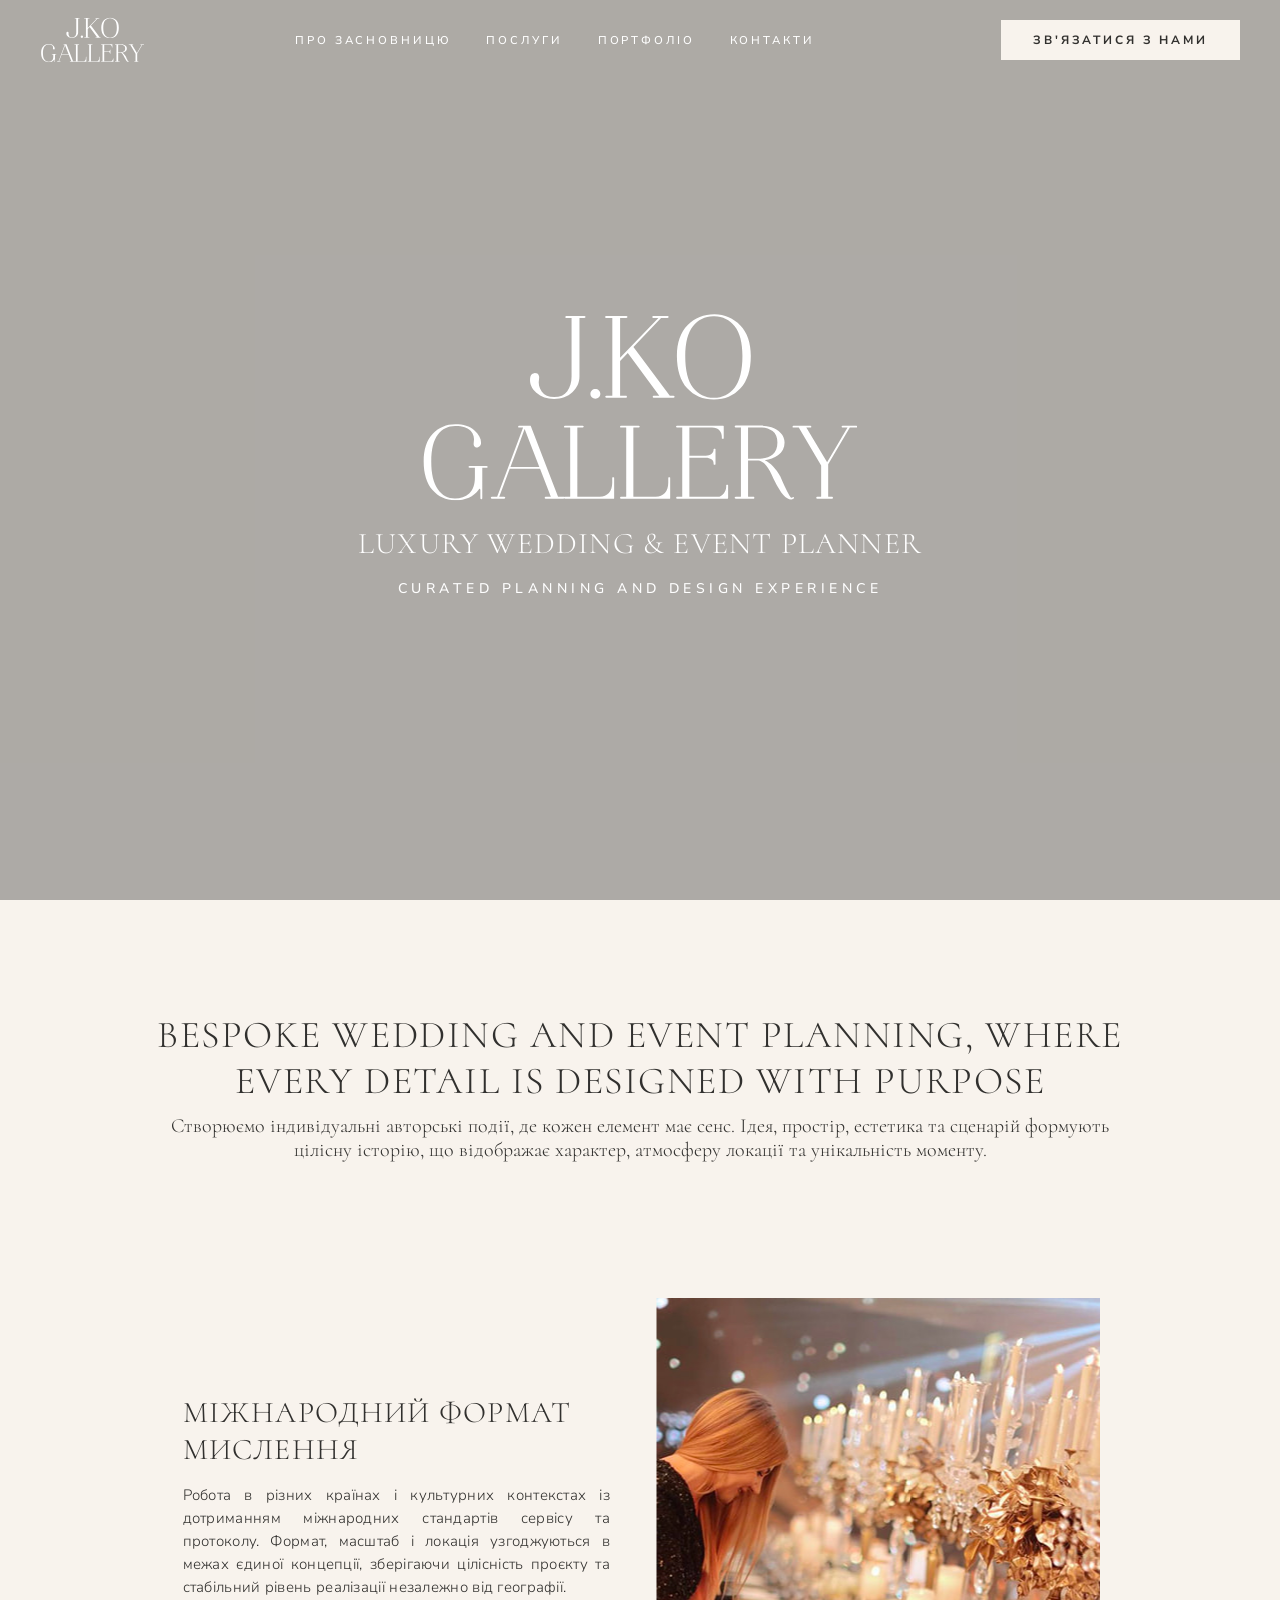
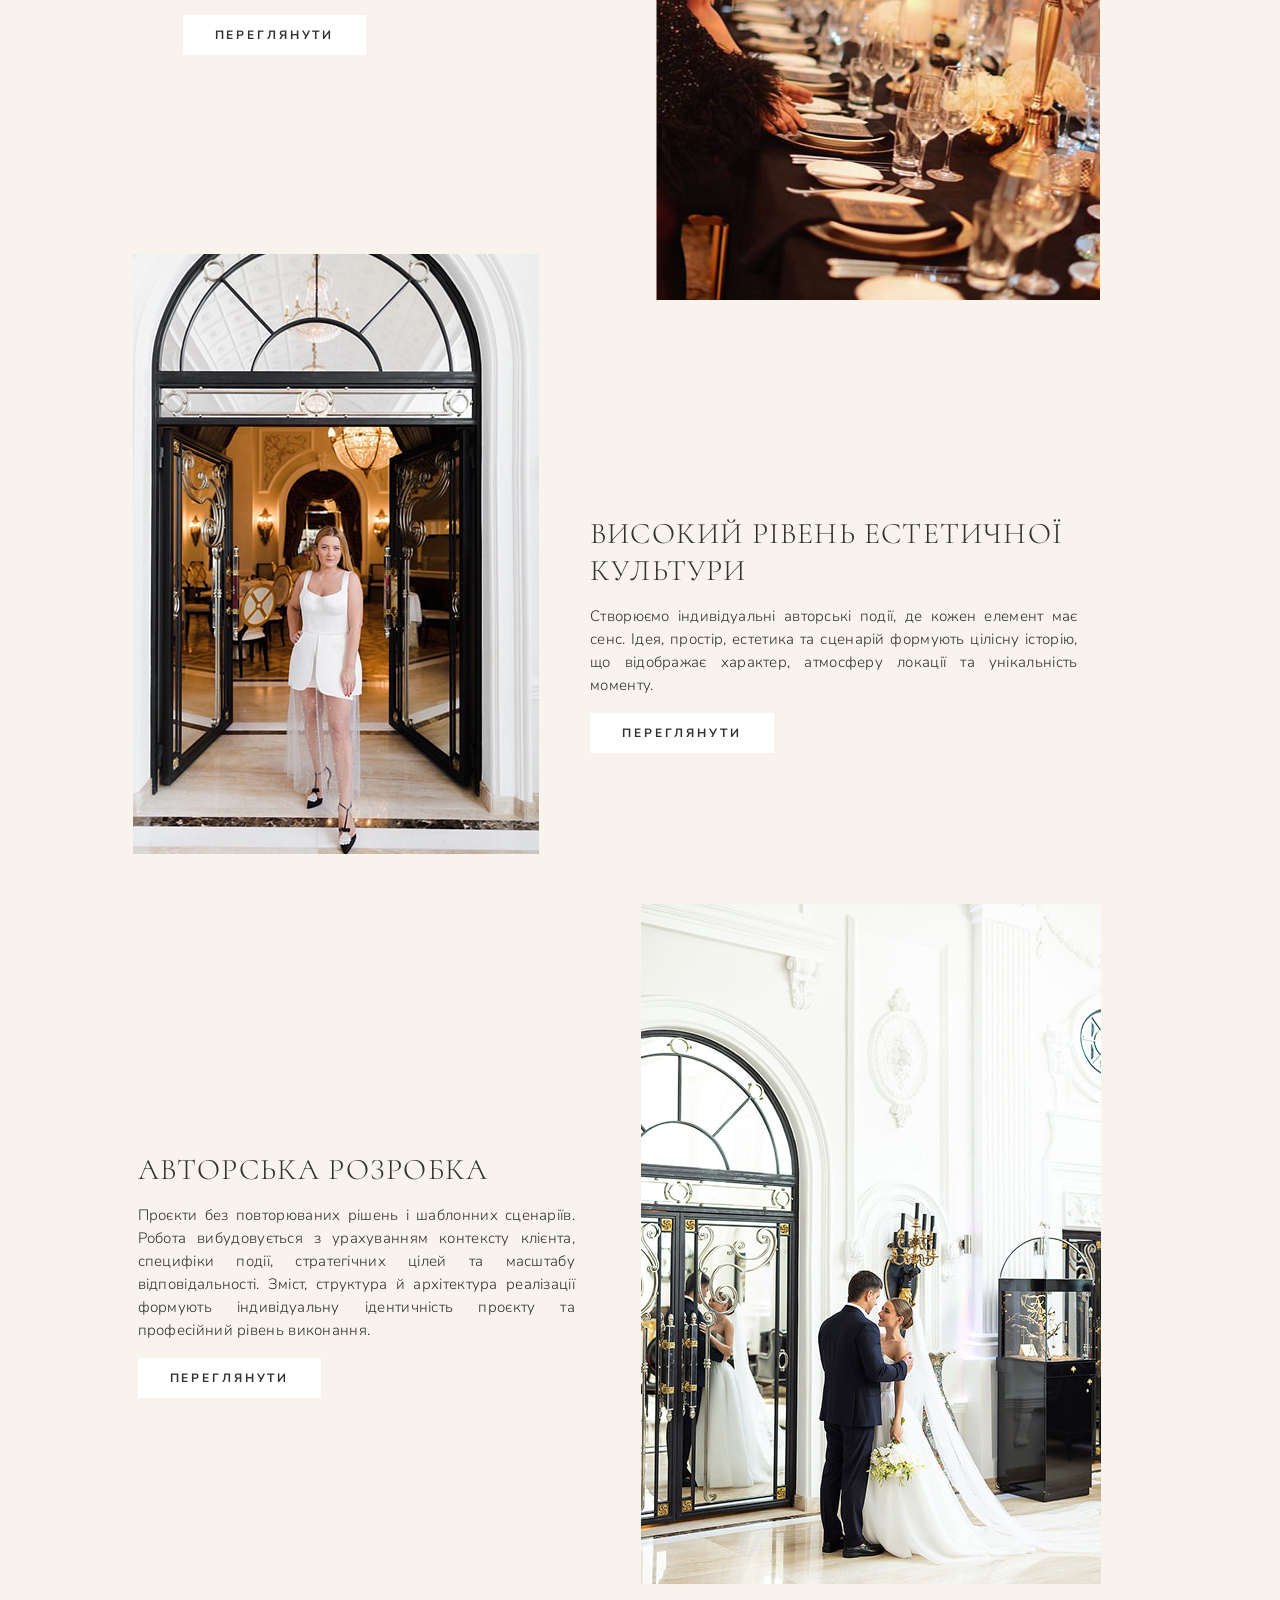
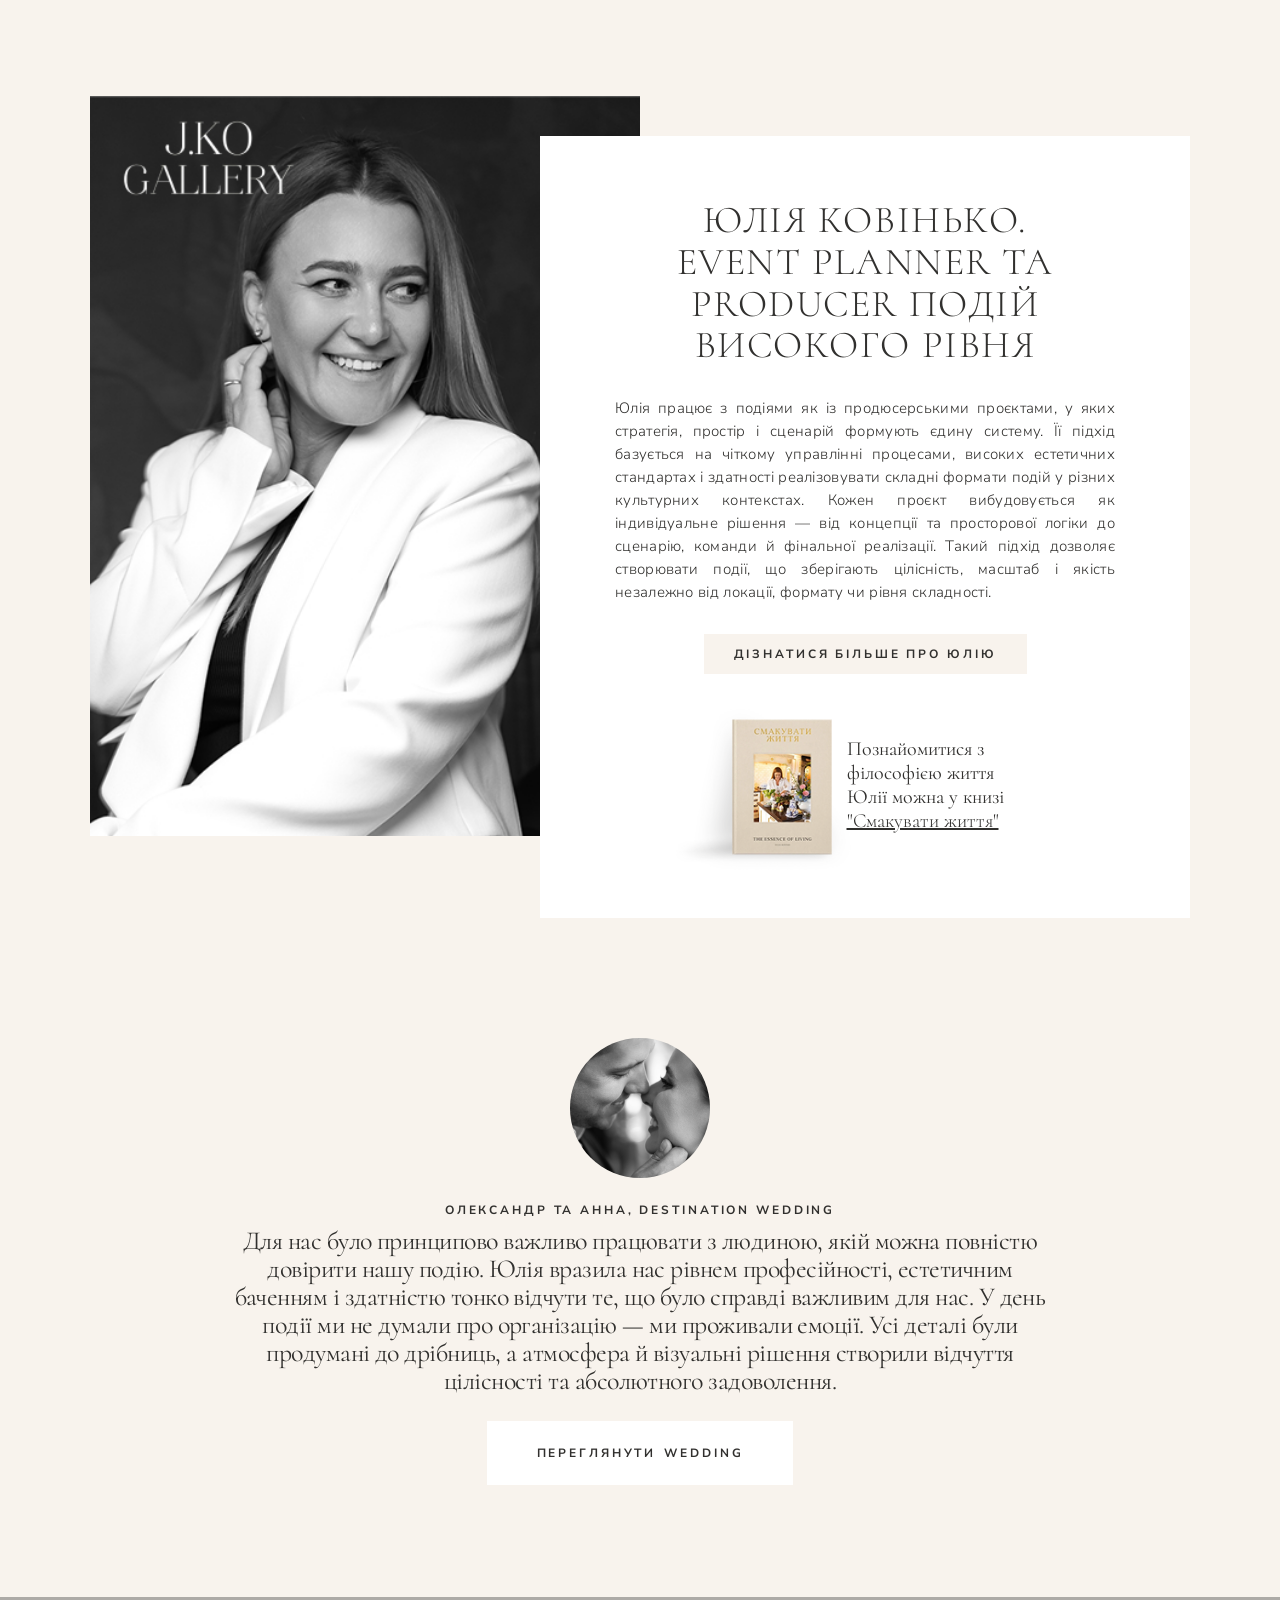
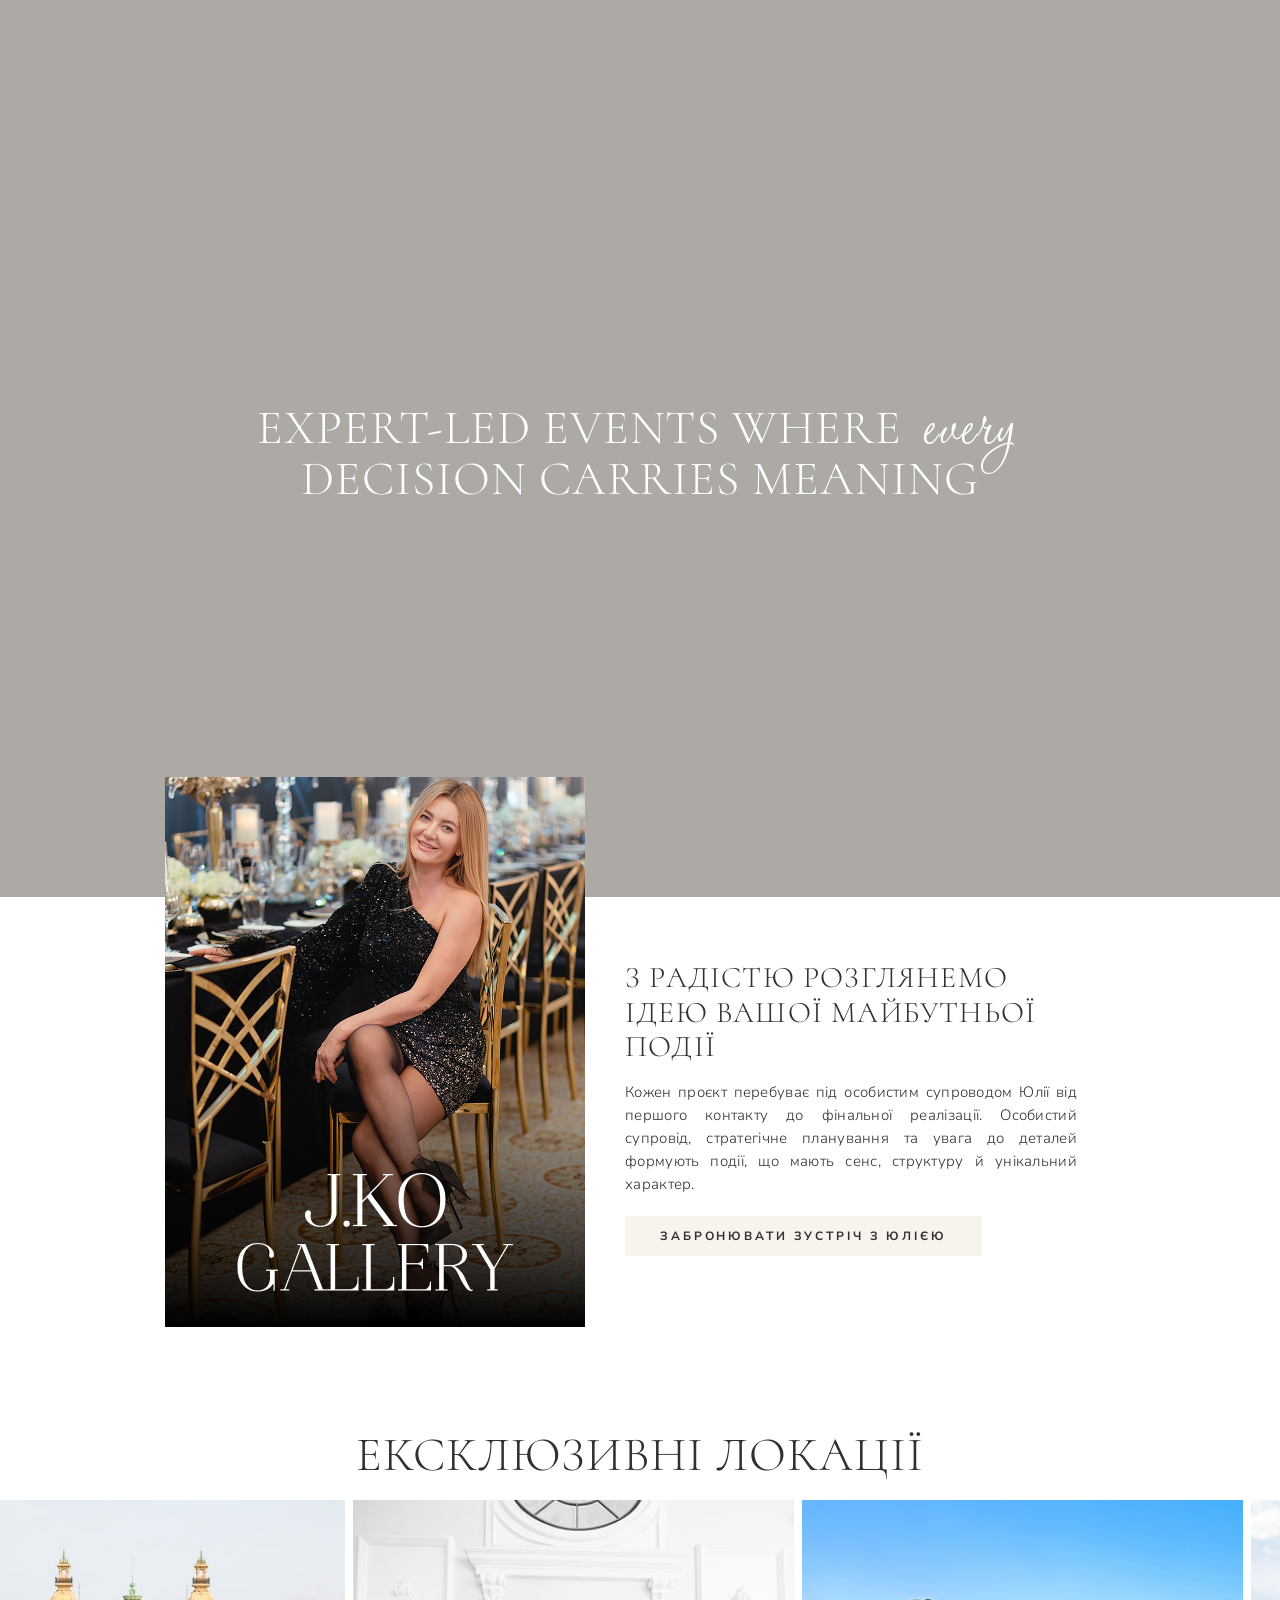
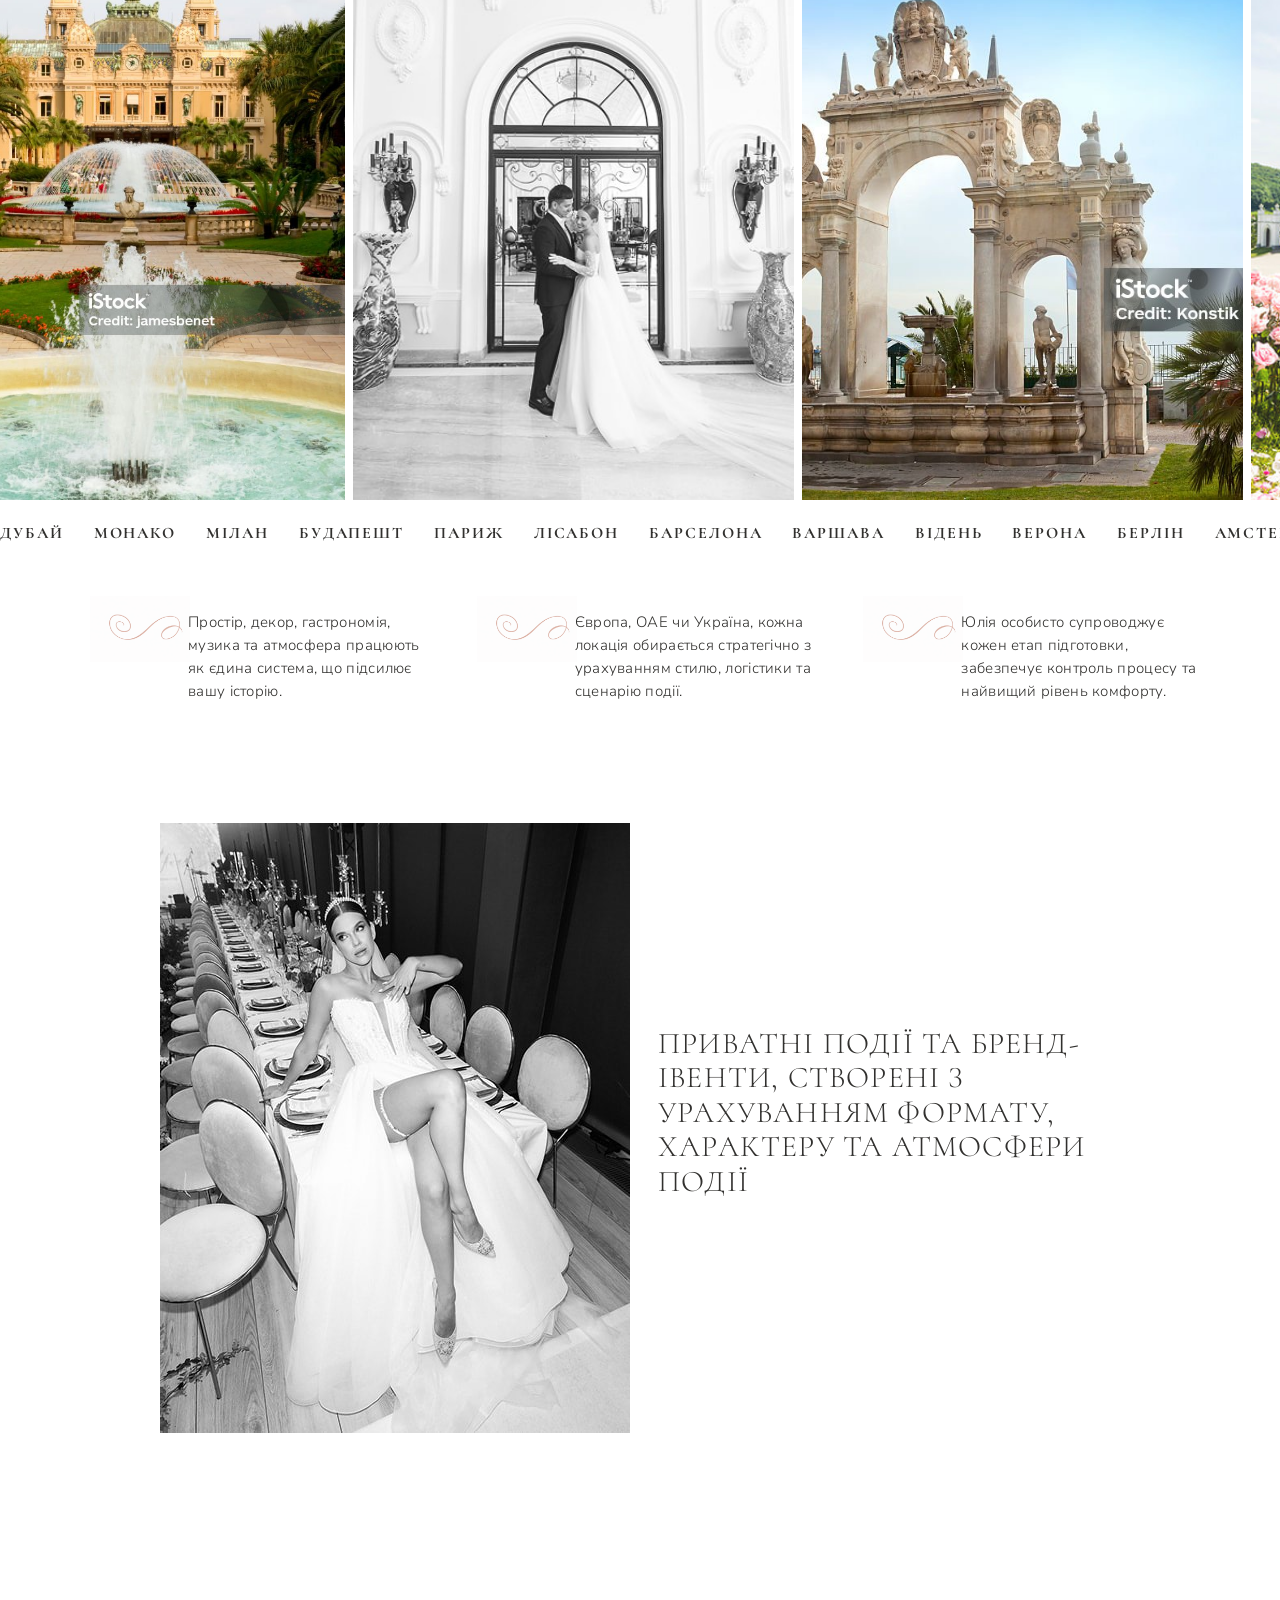
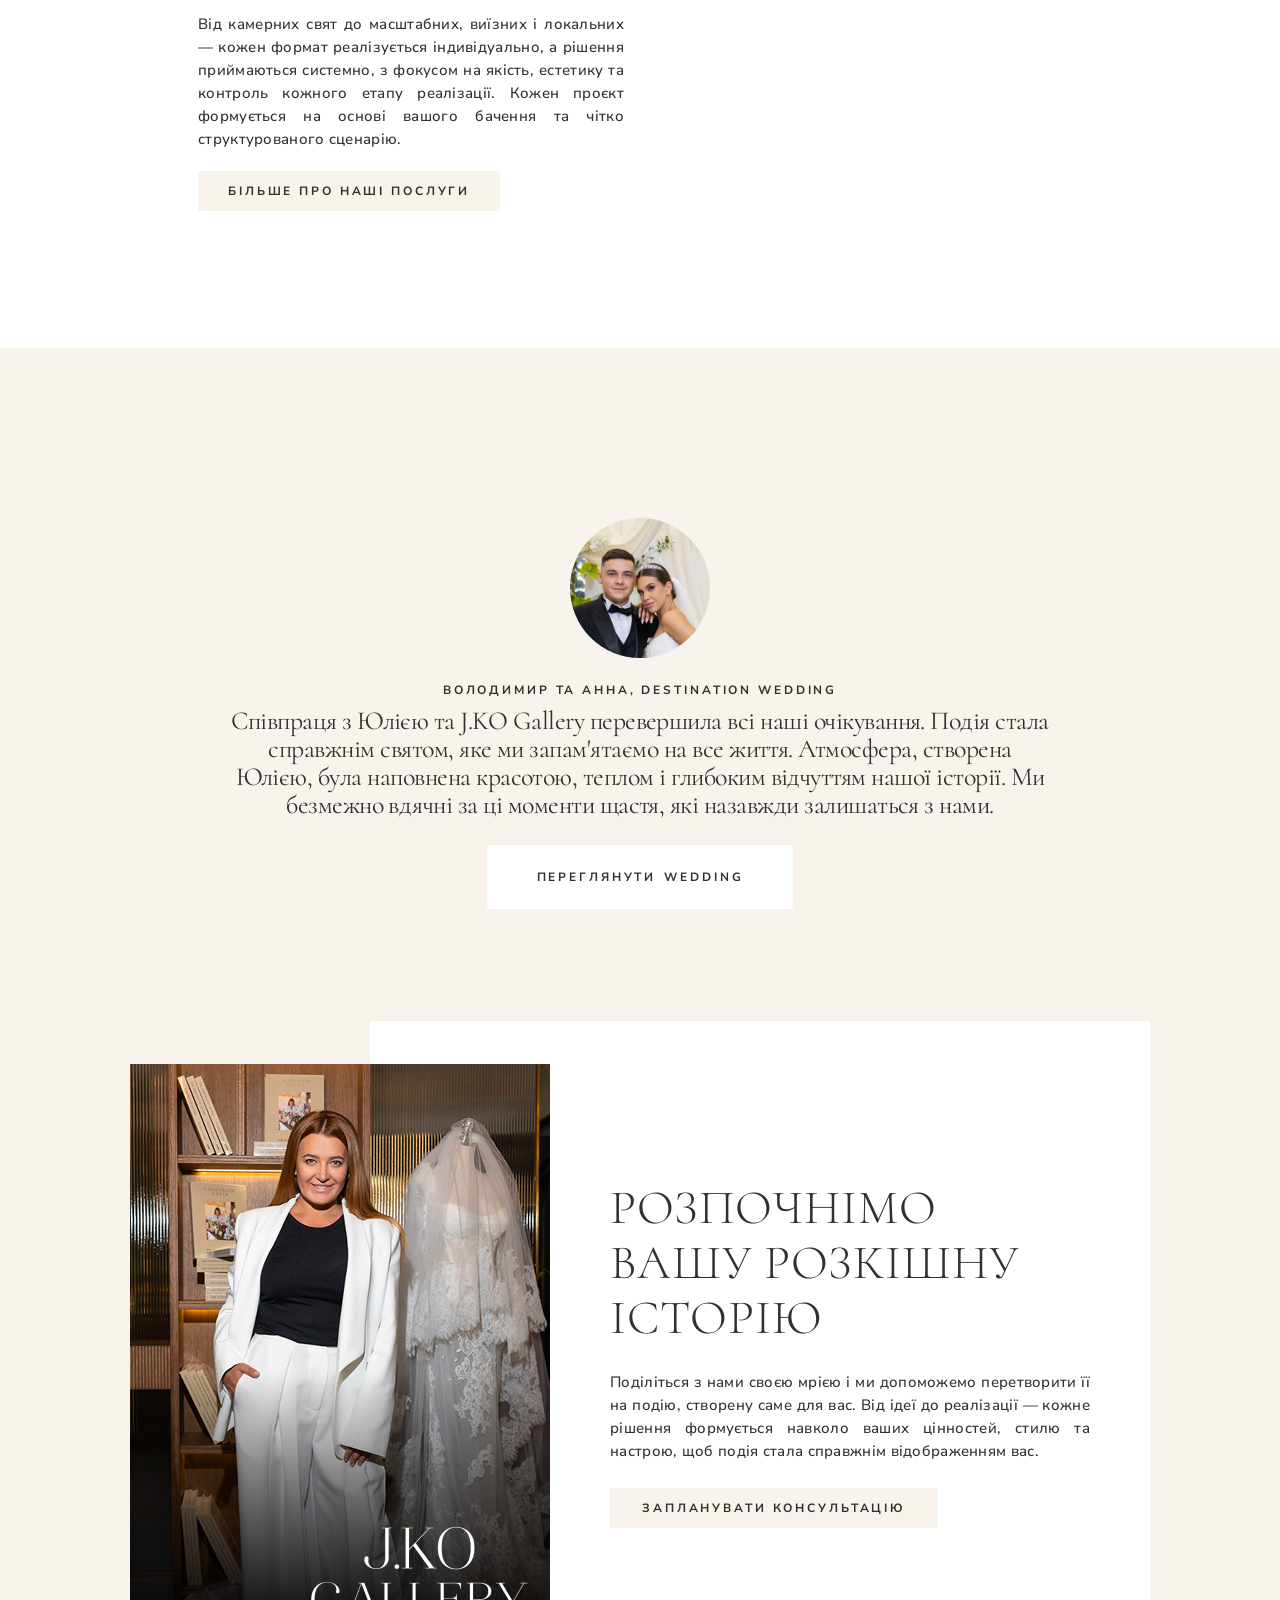
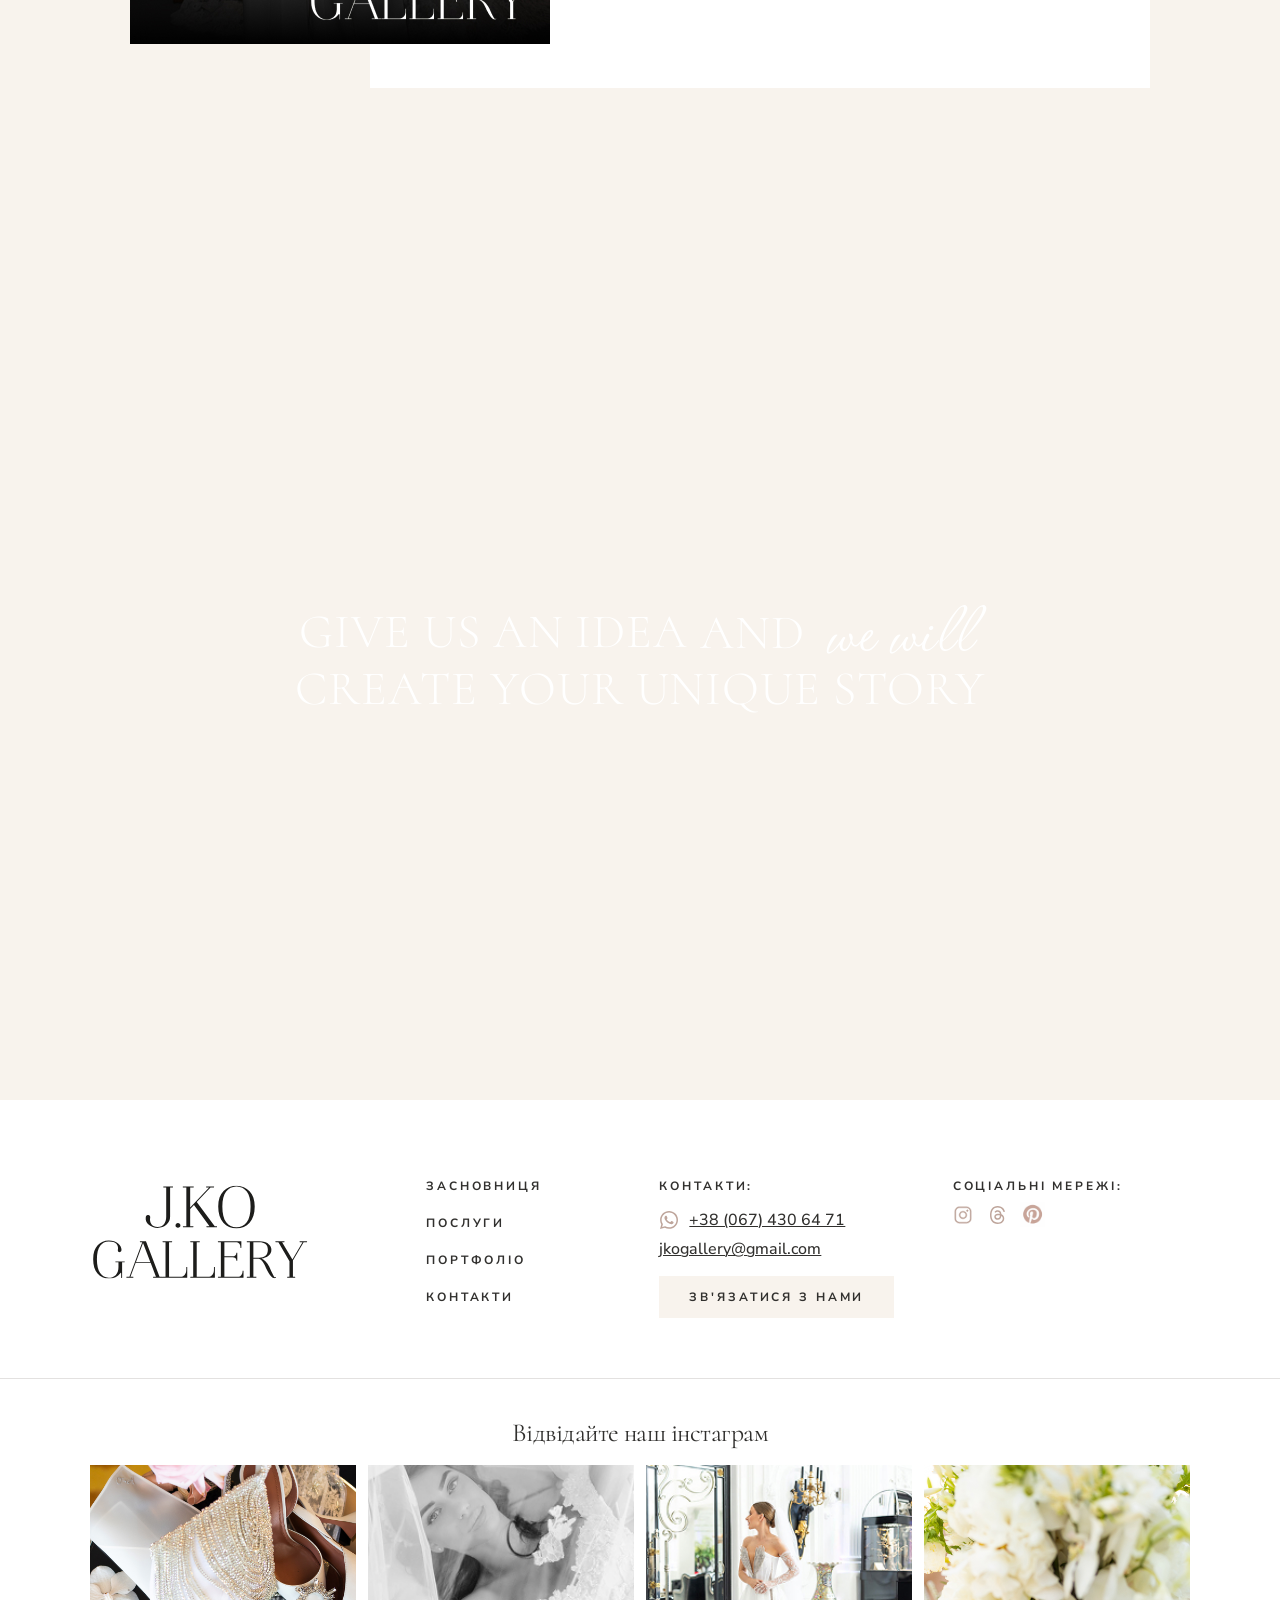
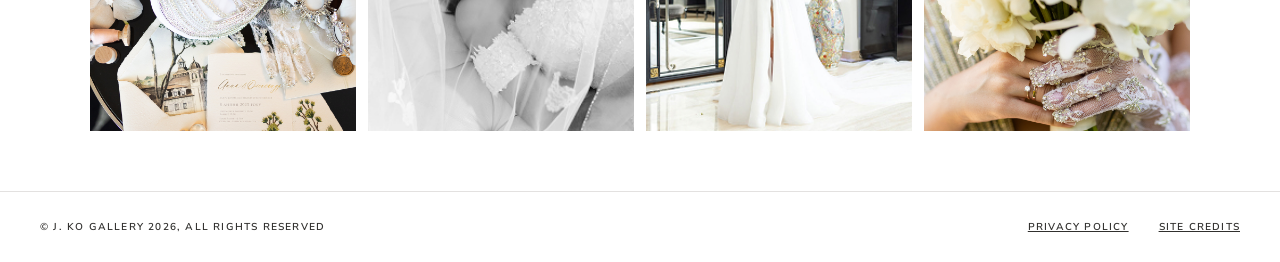
==== commit cb5aa7f3: "Wedding site: pages, styles, assets and translations Made-with: Cursor" ====
--- a/index.html
+++ b/index.html
@@ -18,13 +18,13 @@
 <body>
     <!-- Mobile Menu Button -->
     <button class="mobile-menu-btn" id="mobileMenuBtn">
-        <img src="src/img/contact/ic_menu.svg" alt="Menu" class="mobile-menu-icon">
+        <img src="src/img/ic_menu.svg" alt="Menu" class="mobile-menu-icon">
     </button>
 
     <!-- Mobile Menu -->
     <div class="mobile-menu" id="mobileMenu">
         <button class="mobile-menu-close" id="mobileMenuClose">
-            <img src="src/img/contact/ic_cross.svg" alt="Close" class="mobile-menu-close-icon">
+            <img src="src/img/ic_cross.svg" alt="Close" class="mobile-menu-close-icon">
         </button>
         <div class="mobile-menu-content">
             <div class="mobile-brand">
@@ -34,7 +34,7 @@
                 <a href="index.html" class="mobile-nav-link" data-translate="navHome">ГОЛОВНА</a>
                 <a href="about.html" class="mobile-nav-link" data-translate="navAbout">ПРО ЗАСНОВНИЦЮ</a>
                 <a href="services.html" class="mobile-nav-link" data-translate="navServices">ПОСЛУГИ</a>
-                <a href="#" class="mobile-nav-link" data-translate="navPortfolio">ПОРТФОЛІО</a>
+                <a href="portfolio.html" class="mobile-nav-link" data-translate="navPortfolio">ПОРТФОЛІО</a>
                 <a href="contact.html" class="mobile-nav-link" data-translate="navContacts">КОНТАКТИ</a>
             </nav>
             <a href="contact.html" class="mobile-contact-btn" data-translate="contactBtn">ЗВ'ЯЗАТИСЯ З НАМИ</a>
@@ -58,7 +58,7 @@
         <nav class="header-nav">
             <a href="about.html" class="nav-link" data-translate="navAbout">ПРО ЗАСНОВНИЦЮ</a>
             <a href="services.html" class="nav-link" data-translate="navServices">ПОСЛУГИ</a>
-            <a href="#" class="nav-link" data-translate="navPortfolio">ПОРТФОЛІО</a>
+            <a href="portfolio.html" class="nav-link" data-translate="navPortfolio">ПОРТФОЛІО</a>
             <a href="contact.html" class="nav-link" data-translate="navContacts">КОНТАКТИ</a>
         </nav>
 
@@ -107,12 +107,12 @@
             <div class="feature-image">
                 <div class="feature-image-slides">
                     <img class="feature-image-slide active" src="src/img/for dev/1.jpg" alt="Event Planning">
-                    <img class="feature-image-slide" src="src/img/for dev/Rectangle 5.jpg" alt="Event Planning">
-                    <img class="feature-image-slide" src="src/img/for dev/Rectangle 6.jpg" alt="Event Planning">
-                    <img class="feature-image-slide" src="src/img/for dev/Rectangle 7.jpg" alt="Event Planning">
-                    <img class="feature-image-slide" src="src/img/for dev/Rectangle 8.jpg" alt="Event Planning">
-                    <img class="feature-image-slide" src="src/img/for dev/Rectangle 9.jpg" alt="Event Planning">
-                    <img class="feature-image-slide" src="src/img/for dev/Rectangle 10.jpg" alt="Event Planning">
+                    <img class="feature-image-slide" src="src/img/for dev/1/Rectangle 7.jpg" alt="Event Planning">
+                    <img class="feature-image-slide" src="src/img/for dev/1/Rectangle 6.jpg" alt="Event Planning">
+                    <img class="feature-image-slide" src="src/img/for dev/1/Rectangle 5.jpg" alt="Event Planning">
+                    <img class="feature-image-slide" src="src/img/for dev/1/Rectangle 8.jpg" alt="Event Planning">
+                    <img class="feature-image-slide" src="src/img/for dev/1/Rectangle 9.jpg" alt="Event Planning">
+                    <img class="feature-image-slide" src="src/img/for dev/1/Rectangle 10.jpg" alt="Event Planning">
                 </div>
             </div>
         </div>
@@ -188,11 +188,12 @@
             <div class="testimonial-photo">
                 <img src="src/img/for dev/testim.png" alt="Mark & Sofia">
             </div>
-            <h3 class="testimonial-names" data-translate="testimonial1Names">MARK & SOFIA, DESTINATION WEDDING</h3>
+            <h3 class="testimonial-names" data-translate="testimonial1Names">ОЛЕКСАНДР ТА АННА, DESTINATION WEDDING
+            </h3>
             <p class="testimonial-text" data-translate="testimonial1Text">
                 Для нас було принципово важливо працювати з людиною, якій можна повністю довірити нашу подію. Юлія вразила нас рівнем професійності, естетичним баченням і здатністю тонко відчути те, що було справді важливим для нас. У день події ми не думали про організацію — ми проживали емоції. Усі деталі були продумані до дрібниць, а атмосфера й візуальні рішення створили відчуття цілісності та абсолютного задоволення.
             </p>
-            <button class="testimonial-btn"><span data-translate="viewMore">ПЕРЕГЛЯНУТИ</span> WEDDING</button>
+            <button class="testimonial-btn" onclick="window.location.href='portfolio-oleksandr-anna.html'"><span data-translate="viewMore">ПЕРЕГЛЯНУТИ</span> WEDDING</button>
         </div>
     </section>
 
@@ -339,7 +340,10 @@
             <div class="services-right">
                 <h2 class="services-title" data-translate="servicesTitle">ПРИВАТНІ ПОДІЇ ТА БРЕНД- <br>ІВЕНТИ, СТВОРЕНІ З УРАХУВАННЯМ ФОРМАТУ, ХАРАКТЕРУ ТА АТМОСФЕРИ ПОДІЇ</h2>
                 <div class="services-small-image">
-                    <img src="src/img/for dev/4.jpg" alt="Wedding">
+                    <video class="services-small-video" autoplay muted loop playsinline preload="metadata" webkit-playsinline>
+                        <source src="src/img/video/home-02-2.mp4" type="video/mp4">
+                    </video>
+                    <img class="services-small-photo" src="src/img/for dev/4.jpg" alt="Wedding">
                 </div>
             </div>
         </div>
@@ -349,9 +353,9 @@
     <section class="testimonials-section">
         <div class="testimonial-content">
             <div class="testimonial-photo">
-                <img src="src/img/for dev/couple2.png" alt="Oleg & Anastasia">
-            </div>
-            <h3 class="testimonial-names" data-translate="testimonial2Names">OLEG & ANASTASIA, DESTINATION WEDDING</h3>
+                <img src="src/img/for dev/couple2.png" alt="Vladimir & Anna">
+            </div>
+            <h3 class="testimonial-names" data-translate="testimonial2Names">VLADIMIR & ANNA, DESTINATION WEDDING</h3>
             <p class="testimonial-text" data-translate="testimonial2Text">
                 Співпраця з Юлією та J.KO Gallery перевершила всі наші очікування. Подія стала справжнім святом, яке ми запам'ятаємо на все життя. Атмосфера, створена Юлією, була наповнена красотою, теплом і глибоким відчуттям нашої історії. Ми безмежно вдячні за ці моменти щастя, які назавжди залишаться з нами.
             </p>
@@ -514,7 +518,7 @@
                 // Той самий SVG-файл: у hero робимо білим через CSS, нижче лишається темним
                 const isOverHero = hero && menuBtnBottom <= heroBottom;
                 mobileMenuBtn.classList.toggle('on-hero', Boolean(isOverHero));
-                mobileMenuIcon.src = 'src/img/contact/ic_menu.svg';
+                mobileMenuIcon.src = 'src/img/ic_menu.svg';
             }
             
             // Викликаємо при скролі та при завантаженні
@@ -534,13 +538,14 @@
             updateMenuIcon(); // Початкова перевірка
         })();
 
-        // Галерея локацій: тільки свайп/тягнення, плавно слідує за пальцем, без автоскролу і без підтягування
+        // Галерея локацій: свайп/тягнення + безкінечний автоскрол по колу
         const locationsGallery = document.querySelector('.locations-gallery');
         
         function enableDragScroll(element) {
             let isDown = false;
             let startX;
             let scrollLeft;
+            let notifyDragChange = null; // опціональний колбек, щоб паузити автоскрол під час драгу
 
             function getX(e) {
                 return e.touches ? e.touches[0].clientX : e.pageX;
@@ -560,28 +565,33 @@
                 element.style.userSelect = 'none';
                 startX = e.pageX;
                 scrollLeft = element.scrollLeft;
+                if (typeof notifyDragChange === 'function') notifyDragChange(true);
             });
 
             element.addEventListener('touchstart', (e) => {
                 isDown = true;
                 startX = getX(e);
                 scrollLeft = element.scrollLeft;
+                if (typeof notifyDragChange === 'function') notifyDragChange(true);
             }, { passive: true });
 
             element.addEventListener('mouseleave', () => {
                 isDown = false;
                 element.style.cursor = 'grab';
                 element.style.userSelect = '';
+                if (typeof notifyDragChange === 'function') notifyDragChange(false);
             });
 
             element.addEventListener('mouseup', () => {
                 isDown = false;
                 element.style.cursor = 'grab';
                 element.style.userSelect = '';
+                if (typeof notifyDragChange === 'function') notifyDragChange(false);
             });
 
             element.addEventListener('touchend', () => {
                 isDown = false;
+                if (typeof notifyDragChange === 'function') notifyDragChange(false);
             }, { passive: true });
 
             element.addEventListener('mousemove', move);
@@ -590,43 +600,119 @@
             element.addEventListener('selectstart', (e) => {
                 if (isDown) e.preventDefault();
             });
+
+            // Повертаємо можливість підписатися на зміну стану драгу
+            return {
+                onDragChange: (cb) => { notifyDragChange = cb; }
+            };
         }
 
         if (locationsGallery) {
-            enableDragScroll(locationsGallery);
+            const dragCtrl = enableDragScroll(locationsGallery);
 
             // Безкінечне гортання: клонуємо картинки і при досягненні краю переміщуємо скрол
             const galleryContainer = locationsGallery.querySelector('.locations-gallery-container');
             const items = galleryContainer.querySelectorAll('.location-item');
             if (items.length > 0) {
                 const count = items.length;
+
+                // Вимірюємо базову ширину контенту ДО клонування (включно з gap через scrollWidth)
+                const baseWidthBeforeClone = galleryContainer.scrollWidth;
+
                 for (let i = 0; i < count; i++) {
                     galleryContainer.appendChild(items[i].cloneNode(true));
                 }
-                const gap = 20;
-                const itemWidth = items[0].offsetWidth;
-                const originalWidth = count * (itemWidth + gap);
+
+                // Ширина одного циклу та динамічні межі
+                let cycleWidth = baseWidthBeforeClone;
+                function getWrapBounds() {
+                    const totalWidth = galleryContainer.scrollWidth;
+                    const viewport = locationsGallery.clientWidth;
+                    cycleWidth = totalWidth / 2;
+                    const rightBoundary = Math.max(0, totalWidth - viewport);
+                    return { rightBoundary, viewport };
+                }
+                let { rightBoundary } = getWrapBounds();
 
                 let isJumping = false;
                 function setInitialScroll() {
-                    locationsGallery.scrollLeft = originalWidth;
+                    locationsGallery.scrollLeft = cycleWidth;
                 }
                 setInitialScroll();
-                window.addEventListener('load', setInitialScroll);
+                window.addEventListener('load', () => {
+                    ({ rightBoundary } = getWrapBounds());
+                    setInitialScroll();
+                });
 
                 locationsGallery.addEventListener('scroll', () => {
                     if (isJumping) return;
                     const sl = locationsGallery.scrollLeft;
-                    if (sl >= originalWidth * 2) {
+                    if (sl >= rightBoundary - 1) {
                         isJumping = true;
-                        locationsGallery.scrollLeft = sl - originalWidth;
+                        locationsGallery.scrollLeft = Math.max(0, sl - cycleWidth);
                         requestAnimationFrame(() => { isJumping = false; });
                     } else if (sl <= 0) {
                         isJumping = true;
-                        locationsGallery.scrollLeft = sl + originalWidth;
+                        locationsGallery.scrollLeft = sl + cycleWidth;
                         requestAnimationFrame(() => { isJumping = false; });
                     }
                 }, { passive: true });
+
+                // Автоскрол по колу
+                let paused = false;
+                let dragging = false;
+                let lastTime = null;
+                const pxPerSecond = 60; // швидкість автоскролу (пікселів за секунду)
+
+                // Пауза при наведенні миші
+                locationsGallery.addEventListener('mouseenter', () => { paused = true; });
+                locationsGallery.addEventListener('mouseleave', () => { paused = false; });
+
+                // Пауза під час драгу
+                if (dragCtrl && typeof dragCtrl.onDragChange === 'function') {
+                    dragCtrl.onDragChange((isDragging) => { dragging = isDragging; });
+                }
+
+                function tick(ts) {
+                    if (lastTime == null) lastTime = ts;
+                    const dt = (ts - lastTime) / 1000; // у секундах
+                    lastTime = ts;
+
+                    if (!paused && !dragging) {
+                        const delta = pxPerSecond * dt;
+                        locationsGallery.scrollLeft += delta;
+                        // Дублюючий захист, якщо пропустили подію scroll під час requestAnimationFrame
+                        const sl = locationsGallery.scrollLeft;
+                        if (sl >= rightBoundary - 1) {
+                            locationsGallery.scrollLeft = Math.max(0, sl - cycleWidth);
+                        } else if (sl <= 0) {
+                            locationsGallery.scrollLeft = sl + cycleWidth;
+                        }
+                    }
+                    requestAnimationFrame(tick);
+                }
+                requestAnimationFrame(tick);
+
+                // Адаптація при ресайзі: перерахунок cycleWidth і нормалізація позиції
+                function recomputeCycle() {
+                    // Після клонування загальна ширина ~ 2 * cycleWidth. Перевіримо і оновимо межі.
+                    const totalWidth = galleryContainer.scrollWidth;
+                    const newCycle = totalWidth / 2;
+                    // Коригуємо scrollLeft до еквівалентної позиції в новій шкалі
+                    const ratio = locationsGallery.scrollLeft / cycleWidth;
+                    cycleWidth = newCycle;
+                    ({ rightBoundary } = getWrapBounds());
+                    locationsGallery.scrollLeft = Math.max(1, ratio * cycleWidth); // 1 щоб уникнути миттєвого "<=0"
+                }
+                window.addEventListener('resize', () => {
+                    // debounce через rAF
+                    requestAnimationFrame(recomputeCycle);
+                });
+                // Також перерахунок після повного завантаження зображень
+                window.addEventListener('load', () => {
+                    recomputeCycle();
+                    setInitialScroll();
+                });
             }
         }
 
@@ -642,9 +728,9 @@
                 </a>
             </div>
             <nav class="footer-nav">
-                <a href="about.html" class="footer-nav-link" data-translate="footerAbout">ПРО ЗАСНОВНИЦЮ</a>
+                <a href="about.html" class="footer-nav-link" data-translate="footerAbout">ЗАСНОВНИЦЯ</a>
                 <a href="services.html" class="footer-nav-link" data-translate="footerServices">ПОСЛУГИ</a>
-                <a href="#portfolio" class="footer-nav-link" data-translate="footerPortfolio">ПОРТФОЛІО</a>
+                <a href="portfolio.html" class="footer-nav-link" data-translate="footerPortfolio">ПОРТФОЛІО</a>
                 <a href="contact.html" class="footer-nav-link" data-translate="footerContacts">КОНТАКТИ</a>
             </nav>
             <div class="footer-contacts">
--- a/style.css
+++ b/style.css
@@ -1,5985 +1,6453 @@
-* {
-    margin: 0;
-    padding: 0;
-    box-sizing: border-box;
-}
-
-body {
-    font-family: -apple-system, BlinkMacSystemFont, 'Segoe UI', Roboto, 'Helvetica Neue', Arial, sans-serif;
-    overflow-x: hidden;
-    background-color: #F8F3ED;
-    width: 100%;
-    max-width: 100vw;
-}
-
-html {
-    overflow-x: hidden;
-    width: 100%;
-    max-width: 100vw;
-}
-
-/* Десктоп — усі заголовки font-weight 300 */
-.intro-title,
-.feature-title,
-.grid-title,
-.about-title,
-.services-title,
-.consultation-title,
-.cta-title,
-.cta-line1,
-.cta-line2,
-.locations-title,
-.hero-cta-title,
-.book-title,
-.instagram-title,
-.testimonial-names {
-    font-weight: 300 !important;
-}
-
-
-body.menu-open {
-    overflow: hidden;
-}
-
-/* Header */
-.header {
-    position: fixed;
-    top: 0;
-    left: 0;
-    width: 100%;
-    background-color: transparent;
-    padding: 15px 40px;
-    display: flex;
-    align-items: center;
-    justify-content: space-between;
-    z-index: 1000;
-    height: 80px;
-    transition: transform 0.3s ease-in-out;
-}
-
-/* На мобільній версії хедер просто з'являється/зникає без виїзду */
-@media (max-width: 1130px) {
-    .header {
-        transition: opacity 0.3s ease, visibility 0.3s ease;
-    }
-    
-    .header.hidden {
-        transform: none;
-        opacity: 0;
-        visibility: hidden;
-        pointer-events: none;
-    }
-}
-
-.header-left {
-    flex: 0 0 auto;
-}
-
-.header-nav {
-    flex: 1;
-    display: flex;
-    justify-content: flex-start;
-    margin-left: 200px;
-    gap: 35px;
-    align-items: center;
-}
-
-.header-right {
-    display: flex;
-    align-items: center;
-    gap: 25px;
-}
-
-.header.hidden {
-    transform: translateY(-100%);
-}
-
-
-.home-link {
-    font-size: 11px;
-    color: #999;
-    text-transform: lowercase;
-    margin-bottom: 5px;
-    letter-spacing: 0.5px;
-}
-
-.profile-section {
-    display: flex;
-    align-items: center;
-    gap: 12px;
-}
-
-.profile-image {
-    flex-shrink: 0;
-    display: flex;
-    align-items: center;
-    text-decoration: none;
-    cursor: pointer;
-}
-
-.profile-image img {
-    height: auto;
-    width: auto;
-    max-height: 50px;
-    display: block;
-    transition: all 0.3s ease;
-}
-
-/* Фіксована ширина логотипу на мобільних версіях */
-@media (max-width: 1130px) {
-    .profile-image img {
-        width: 120px;
-        height: auto;
-        max-height: none;
-    }
-}
-
-.profile-image:hover img {
-    transform: scale(1.05);
-    opacity: 0.9;
-}
-
-.brand-name {
-    font-size: 18px;
-    font-weight: 300;
-    color: white;
-    letter-spacing: 1px;
-}
-
-/* Navigation */
-
-.nav-link {
-    color: #FFF;
-    text-decoration: none;
-    font-family: "Nunito Sans", sans-serif;
-    font-size: 12px;
-    font-style: normal;
-    font-weight: 500;
-    line-height: normal;
-    letter-spacing: 2.88px;
-    text-transform: uppercase;
-    transition: all 0.3s ease;
-    position: relative;
-    white-space: nowrap;
-}
-
-.nav-link:hover {
-    opacity: 0.8;
-    transform: translateY(-1px);
-}
-
-.nav-link::after {
-    display: none;
-}
-
-/* Header Right */
-
-.languages {
-    margin: 0 auto;       /* ставить його рівно посередині між nav-links і кнопкою */
-    display: flex;
-    gap: 12px;
-}
-
-.lang {
-    color: #FFF;
-    font-family: "Nunito Sans", sans-serif;
-    font-size: 12px;
-    font-style: normal;
-    font-weight: 500;
-    line-height: normal;
-    letter-spacing: 2.88px;
-    text-transform: uppercase;
-    cursor: pointer;
-    transition: all 0.3s ease;
-    padding: 5px;
-}
-
-.lang:hover {
-    opacity: 0.8;
-}
-
-.lang.active {
-    color: #FFF;
-    font-family: "Nunito Sans", sans-serif;
-    font-size: 12px;
-    font-style: normal;
-    font-weight: 500;
-    line-height: normal;
-    letter-spacing: 1.44px;
-    text-decoration-line: underline;
-    text-decoration-style: solid;
-    text-decoration-skip-ink: auto;
-    text-decoration-thickness: auto;
-    text-underline-offset: auto;
-    text-underline-position: from-font;
-    text-transform: uppercase;
-}
-
-.contact-btn {
-    background-color:#F8F3ED;
-    color: rgba(49, 48, 46, 1);
-    text-decoration: none;
-    border: none;
-    padding: 12px 32px;
-    font-family: 'Nunito Sans', sans-serif;
-    font-size: 12px;
-    font-weight: 700;
-    font-style: normal;
-    line-height: 100%;
-    letter-spacing: 0.24em;
-    text-align: center;
-    text-transform: uppercase;
-    cursor: pointer;
-    transition: all 0.3s ease;
-    height: 40px;
-    display: flex;
-    align-items: center;
-    justify-content: center;
-}
-
-
-/* Hero Section */
-.hero {
-    width: 100%;
-    height: 100vh;
-    display: flex;
-    align-items: center;
-    justify-content: center;
-    position: relative;
-    overflow: hidden;
-}
-
-.hero-video {
-    position: absolute;
-    top: 0;
-    left: 0;
-    width: 100%;
-    height: 100%;
-    max-width: 100%;
-    object-fit: cover;
-    z-index: 0;
-    display: block;
-}
-
-.hero-content {
-    position: relative;
-    z-index: 2;
-    text-align: center;
-    color: white;
-}
-
-.hero::before {
-    content: '';
-    position: absolute;
-    top: 0;
-    left: 0;
-    width: 100%;
-    height: 100%;
-    background: rgba(0, 0, 0, 0.3);
-    z-index: 1;
-}
-
-.brand-text {
-    display: flex;
-    flex-direction: column;
-    align-items: center;
-    text-align: center;
-}
-
-.brand-logo {
-    height: 210px;
-    width: auto;
-    margin-bottom: 12px;
-    display: block;
-    object-fit: contain;
-}
-
-.brand-jko {
-    font-size: 72px;
-    font-weight: 400;
-    letter-spacing: 3px;
-    margin-bottom: -25px;
-    line-height: 1.3;
-    font-family: 'Bodoni Moda', 'Didot', 'Bodoni MT', Didot, serif;
-    text-align: center;
-}
-
-.brand-gallery {
-    font-size: 96px;
-    font-weight: 400;
-    letter-spacing: 4px;
-    margin-bottom: 12px;
-    line-height: 1.3;
-    font-family: 'Bodoni Moda', 'Didot', 'Bodoni MT', Didot, serif;
-    text-align: center;
-}
-
-.brand-tagline {
-    font-family: 'Cormorant', serif;
-    font-weight: 300;
-    font-style: normal;
-    font-size: 30px;
-    line-height: normal;
-    letter-spacing: 0.04em;
-    text-align: center;
-    text-transform: uppercase;
-    margin-bottom: 16px;
-}
-
-.brand-subtitle {
-    font-family: 'Nunito Sans', sans-serif;
-    font-weight: 500;
-    font-style: normal;
-    font-size: 14px;
-    line-height: normal;
-    letter-spacing: 0.32em;
-    text-align: center;
-    text-transform: uppercase;
-    margin-bottom: 0;
-    margin-top: 1px;
-}
-
-/* Responsive */
-@media (max-width: 1800px) {
-    .nav-link {
-        font-size: 11.9px;
-    }
-}
-
-@media (max-width: 1600px) {
-    .nav-link {
-        font-size: 11.7px;
-    }
-}
-
-@media (max-width: 1400px) {
-    .nav-link {
-        font-size: 11.5px;
-    }
-}
-
-@media (max-width: 1300px) {
-    .nav-link {
-        font-size: 11.3px;
-    }
-
-    .header-nav {
-        margin-left: 150px;
-    }
-}
-
-@media (max-width: 1250px) {
-    .header-nav {
-        margin-left: 100px;
-    }
-}
-
-@media (max-width: 1200px) {
-    .nav-link {
-        font-size: 11.1px;
-    }
-
-    .header-nav {
-        margin-left: 80px;
-    }
-}
-
-@media (max-width: 1100px) {
-    .nav-link {
-        font-size: 10.8px;
-    }
-}
-
-@media (max-width: 1024px) {
-    .header {
-        padding: 12px 25px;
-        height: 70px;
-    }
-
-    .header-nav {
-        gap: 20px;
-        margin-left: 50px;
-    }
-
-    .nav-link {
-        font-size: 11px;
-        letter-spacing: 2.88px;
-    }
-
-    .header-right {
-        gap: 15px;
-    }
-
-    .contact-btn {
-        padding: 8px 16px;
-        font-size: 11px;
-    }
-
-    .lang {
-        font-size: 11px;
-        letter-spacing: 2.4px;
-    }
-
-    .lang.active {
-        letter-spacing: 1.2px;
-    }
-
-    .brand-logo {
-        height: 140px;
-    }
-
-    .brand-jko {
-        font-size: 56px;
-    }
-
-    .brand-gallery {
-        font-size: 76px;
-    }
-}
-
-@media (max-width: 950px) {
-    .nav-link {
-        font-size: 10.5px;
-    }
-}
-
-@media (max-width: 900px) {
-    .header {
-        padding: 10px 20px;
-        height: 65px;
-    }
-
-    .header-nav {
-        gap: 12px;
-        margin-left: 30px;
-    }
-
-    .nav-link {
-        font-size: 10px;
-        letter-spacing: 2.88px;
-    }
-
-    .header-right {
-        gap: 12px;
-    }
-
-    .contact-btn {
-        padding: 8px 14px;
-        font-size: 10px;
-    }
-
-    .languages {
-        gap: 10px;
-    }
-
-    .lang {
-        font-size: 10px;
-        letter-spacing: 2px;
-        padding: 3px;
-    }
-
-    .lang.active {
-        letter-spacing: 1px;
-    }
-}
-
-@media (max-width: 850px) {
-    .nav-link {
-        font-size: 9.5px;
-    }
-}
-
-@media (max-width: 770px) {
-    .header {
-        padding: 8px 15px;
-        height: 60px;
-    }
-
-    .header-nav {
-        gap: 10px;
-        margin-left: 10px;
-    }
-
-    .nav-link {
-        font-size: 9px;
-        letter-spacing: 2.88px;
-    }
-
-    .header-right {
-        gap: 10px;
-    }
-
-    .contact-btn {
-        padding: 6px 12px;
-        font-size: 9px;
-        letter-spacing: 0.2em;
-    }
-
-    .languages {
-        gap: 8px;
-    }
-
-    .lang {
-        font-size: 9px;
-        letter-spacing: 1.8px;
-        padding: 2px;
-    }
-
-    .lang.active {
-        letter-spacing: 0.9px;
-    }
-
-    .profile-image img {
-        width: 120px;
-        height: auto;
-        max-height: none;
-    }
-}
-
-@media (max-width: 700px) {
-    .nav-link {
-        font-size: 8.5px;
-    }
-}
-
-@media (max-width: 650px) {
-    .nav-link {
-        font-size: 8px;
-    }
-}
-
-/* Mobile Menu Button */
-.mobile-menu-btn {
-    display: none;
-    position: fixed;
-    top: 15px;
-    left: 15px;
-    z-index: 1001;
-    background: transparent;
-    border: none;
-    cursor: pointer;
-    padding: 10px;
-}
-
-.mobile-menu-icon {
-    width: 24px;
-    height: 24px;
-    display: block;
-}
-
-.mobile-menu-btn.on-hero .mobile-menu-icon {
-    filter: brightness(0) invert(1);
-}
-
-/* Мобільна версія хедера від 1130px */
-@media (max-width: 1130px) {
-    .mobile-menu-btn {
-        display: flex;
-    }
-
-    .header {
-        display: flex;
-        opacity: 0;
-        visibility: hidden;
-        pointer-events: none;
-        transition: opacity 0.3s ease, visibility 0.3s ease;
-    }
-    
-    /* Хедер просто з'являється/зникає без виїзду на мобільній версії */
-    .header.hidden {
-        transform: none !important;
-        opacity: 0;
-        visibility: hidden;
-        pointer-events: none;
-    }
-    
-    /* Відступ зверху 56px для хедера, коли меню відкрито */
-    .mobile-menu.active ~ .header {
-        padding-top: 56px;
-    }
-    
-    /* Відступ для мобільної кнопки меню, коли меню відкрито */
-    .mobile-menu.active ~ .mobile-menu-btn {
-        top: 20px;
-        left: 20px;
-    }
-}
-
-/* Mobile Menu */
-.mobile-menu {
-    position: fixed;
-    top: 0;
-    left: 0;
-    width: 100%;
-    height: 100vh;
-    background-image: url('src/img/for dev/pict.jpg');
-    background-size: cover;
-    background-position: center;
-    background-repeat: no-repeat;
-    z-index: 2000;
-    opacity: 0;
-    visibility: hidden;
-    pointer-events: none;
-    transition: opacity 0.3s ease, visibility 0.3s ease;
-    overflow-y: auto;
-}
-
-.mobile-menu::before {
-    content: '';
-    position: absolute;
-    top: 0;
-    left: 0;
-    width: 100%;
-    height: 100%;
-    background: rgba(42, 42, 42, 0.1);
-    z-index: 0;
-}
-
-.mobile-menu-content {
-    position: relative;
-    z-index: 1;
-    display: flex;
-    flex-direction: column;
-    align-items: center;
-    justify-content: flex-start;
-    height: 100%;
-    padding: 100px 32px 40px;
-    text-align: center;
-}
-
-.mobile-menu.active {
-    opacity: 1;
-    visibility: visible;
-    pointer-events: auto;
-}
-
-.mobile-menu-close {
-    position: relative;
-    top: 7px;
-    left: 7px;
-    background: transparent;
-    border: none;
-    cursor: pointer;
-    z-index: 2001;
-    width: 60px;
-    height: 60px;
-    display: flex;
-    align-items: center;
-    justify-content: center;
-    padding: 0;
-}
-
-.mobile-menu-close-icon {
-    width: 24px;
-    height: 24px;
-    display: block;
-}
-
-
-.mobile-brand {
-    margin-bottom: 40px;
-    display: flex;
-    width: 274px;
-    height: auto;
-    padding: 6.621px 4.087px;
-    justify-content: center;
-    align-items: center;
-}
-
-.mobile-brand-logo {
-    height: auto;
-    width: 180px;
-    display: block;
-    margin-top: 0;
-}
-
-.mobile-nav {
-    display: flex;
-    flex-direction: column;
-    gap: 24px;
-    margin-bottom: 31px;
-    margin-top: 0;
-}
-
-.mobile-nav-link {
-    color: var(--white, #FFF);
-    text-decoration: none;
-    font-family: "Nunito Sans", sans-serif;
-    font-size: 14px;
-    font-style: normal;
-    font-weight: 300;
-    line-height: normal;
-    letter-spacing: 4.48px;
-    text-transform: uppercase;
-    transition: all 0.3s ease;
-    position: relative;
-    padding: 5px 0;
-}
-.mobile-nav-link{
-    font-weight: 400 !important;
-    -webkit-font-smoothing: antialiased !important;
-
-}
-
-.mobile-nav-link:hover {
-    opacity: 0.8;
-    transform: translateX(5px);
-}
-
-.mobile-nav-link::after {
-    display: none;
-}
-
-.mobile-nav-link:hover::after {
-    display: none;
-}
-
-.mobile-contact-btn {
-    background-color: #F8F3ED;
-    color: var(--black, #31302E);
-    text-decoration: none;
-    text-align: center;
-    border: none;
-    padding: 24px 32px;
-    font-family: "Nunito Sans", sans-serif;
-    font-size: 12px;
-    font-style: normal;
-    font-weight: 700;
-    line-height: normal;
-    letter-spacing: 2.88px;
-    text-transform: uppercase;
-    line-height: 100%;
-    letter-spacing: 0.24em;
-    text-align: center;
-    text-transform: uppercase;
-    cursor: pointer;
-    margin-bottom: 31px;
-    transition: all 0.3s ease;
-    width: 100%;
-    height: 40px;
-    display: flex;
-    align-items: center;
-    justify-content: center;
-}
-
-
-.mobile-instagram {
-    font-family: "Nunito Sans";
-    display: flex;
-    align-items: center;
-    color: white;
-    font-size: 17px;
-    text-decoration: none;
-    transition: all 0.3s ease;
-    font-style: normal;
-    line-height: 23px; /* 153.333% */
-    letter-spacing: 0.3px;
-    gap: 10px;
-    font-weight: 300 !important;
-    -webkit-font-smoothing: antialiased !important;
-}
-
-.mobile-instagram:hover {
-    opacity: 0.8;
-    transform: scale(1.05);
-}
-
-/* Tablet - мобільне меню */
-@media (min-width: 601px) and (max-width: 1200px) {
-    .mobile-menu-content {
-        justify-content: center !important;
-        padding: 80px 48px 80px 48px !important;
-        gap: 0px !important;
-    }
-
-    .mobile-brand {
-        margin-bottom: 60px !important;
-    }
-
-    .mobile-brand-logo {
-        width: 380px !important;
-    }
-
-    .mobile-nav {
-        gap: 35px !important;
-        margin-bottom: 50px !important;
-    }
-
-    .mobile-nav-link {
-        font-size: 18px !important;
-        letter-spacing: 5.12px !important;
-        padding: 8px 0 !important;
-    }
-
-    .mobile-contact-btn {
-        width: auto;
-        max-width: 360px;
-        height: 56px;
-        padding: 18px 50px;
-        font-size: 15px !important;
-        letter-spacing: 0.28em !important;
-        margin-bottom: 50px !important;
-    }
-}
-
-.instagram-icon {
-    width: 35px;
-    height: 35px;
-    display: block;
-}
-
-/* Intro Section */
-.intro-section {
-    padding: 112px 40px;
-    max-width: 1200px;
-    margin: 0 auto;
-    text-align: center;
-    width: 100%;
-    box-sizing: border-box;
-}
-
-.intro-content {
-    max-width: 1200px;
-    margin: 0 auto;
-}
-
-.intro-title {
-    color: var(--black, #31302E);
-    text-align: center;
-    font-family: 'Cormorant', serif;
-    font-size: 38px;
-    font-style: normal;
-    font-weight: 400;
-    line-height: normal;
-    letter-spacing: 1.52px;
-    text-transform: uppercase;
-    margin-bottom: 10px;
-    max-width: 970px;
-    margin-left: auto;
-    margin-right: auto;
-}
-
-.intro-text {
-    font-family: 'Cormorant', serif;
-    font-weight: 300 !important;
-    font-style: normal;
-    font-size: 20px;
-    line-height: normal;
-    letter-spacing: 0;
-    text-align: center;
-    color: rgba(49, 48, 46, 1);
-    max-width: 1000px;
-    margin-left: auto;
-    margin-right: auto;
-}
-
-/* Combined Section */
-.combined-section {
-    padding: 0 40px 112px 40px;
-    max-width: 1175px;
-    margin: 0 auto;
-    width: 100%;
-    box-sizing: border-box;
-}
-
-/* Feature Section */
-.feature-section {
-    padding: 100px 40px;
-    max-width: 1400px;
-    margin: 0 auto;
-    width: 100%;
-    box-sizing: border-box;
-}
-
-.feature-content {
-    display: grid;
-    grid-template-columns: 1fr 1fr;
-    align-items: center;
-}
-
-.feature-section-reverse .feature-content {
-    direction: rtl;
-}
-
-.feature-section-reverse .feature-text,
-.feature-section-reverse .feature-image {
-    direction: ltr;
-}
-
-.feature-text {
-    display: flex;
-    flex-direction: column;
-    gap: 16px;
-    padding: 0 30px 0 90px;
-}
-
-.feature-title {
-    color: var(--black, #31302E);
-    font-family: 'Cormorant', serif;
-    font-size: 30px;
-    font-style: normal;
-    font-weight: 300;
-    line-height: normal;
-    letter-spacing: 1.2px;
-    text-transform: uppercase;
-}
-
-
-.feature-description {
-    color: var(--black, #31302E);
-    text-align: justify;
-    font-family: "Nunito Sans", sans-serif;
-    font-size: 15px;
-    font-style: normal;
-    font-weight: 300;
-    line-height: 23px;
-    letter-spacing: 0.3px;
-}
-
-.feature-btn,
-.grid-btn {
-    background: white;
-    color: rgba(49, 48, 46, 1);
-    border: none;
-    height: 40px;
-    padding: 0 32px;
-    display: inline-flex;
-    align-items: center;
-    justify-content: center;
-    font-family: 'Nunito Sans', sans-serif;
-    font-size: 12px;
-    font-weight: 700;
-    font-style: normal;
-    line-height: 100%;
-    letter-spacing: 0.24em;
-    text-align: center;
-    text-transform: uppercase;
-    cursor: pointer;
-    transition: all 0.3s ease;
-    align-self: flex-start;
-}
-
-
-.feature-image {
-    width: 100%;
-    height: 550px;
-    overflow: visible;
-    position: relative;
-    padding-bottom: 100px;
-    margin-bottom: -50px;
-}
-
-.feature-image-slides {
-    position: absolute;
-    top: 0;
-    left: 0;
-    right: 0;
-    bottom: -100px;
-    width: 100%;
-    height: calc(100% + 100px);
-}
-
-.feature-image-slide {
-    position: absolute;
-    inset: 0;
-    width: 100%;
-    height: 100%;
-    object-fit: contain;
-    object-position: center;
-    display: block;
-    opacity: 0;
-    transition: opacity 0.4s ease;
-    -webkit-backface-visibility: hidden;
-    backface-visibility: hidden;
-    
-}
-
-.feature-image-slide.active {
-    opacity: 1;
-    z-index: 1;
-}
-
-
-/* Grid Section */
-.grid-section {
-    padding: 100px 40px;
-    max-width: 1400px;
-    margin: 0 auto;
-}
-
-.combined-section .feature-content {
-    margin-bottom: 40px;
-}
-
-.combined-section .grid-container {
-    margin-top: 130px;
-}
-
-.grid-container {
-    display: grid;
-    grid-template-columns: 1fr 1fr;
-    grid-template-rows: 550px 550px;
-    gap: -140px;
-    column-gap: -140px;
-    row-gap: 0;
-}
-
-.grid-item {
-    overflow: hidden;
-}
-
-.grid-image {
-    width: 100%;
-    height: 550px;
-    display: flex;
-    align-items: center;
-    justify-content: center;
-}
-
-.grid-image img {
-    width: 100%;
-    height: 100%;
-    object-fit: contain;
-    display: block;
-    left: 20px;
-    position: relative;
-}
-
-.grid-container .grid-image:first-child {
-    margin-top: -50px;
-    position: relative;
-    z-index: 1;
-    right: 30px;
-}
-
-.grid-text {
-    padding: 140px 110px 80px 0px;
-    display: flex;
-    flex-direction: column;
-    justify-content: center;
-    gap: 16px;
-    margin-left: -50px;
-    align-items: flex-start;
-    text-align: left;
-}
-
-.grid-text1 {
-    padding: 140px 0px 80px 110px;
-    display: flex;
-    flex-direction: column;
-    justify-content: center;
-    gap: 16px;
-    left: 25px;
-    position: relative;
-}
-
-.grid-title {
-    color: var(--black, #31302E);
-    font-family: 'Cormorant', serif;
-    font-size: 30px;
-    font-style: normal;
-    font-weight: 300;
-    line-height: normal;
-    letter-spacing: 1.2px;
-    text-transform: uppercase;
-    text-align: left !important;
-}
-
-.grid-item:nth-child(4) .grid-title,
-.grid-item[data-translate="gridTitle2"],
-h3[data-translate="gridTitle2"] {
-    text-align: left !important;
-}
-
-
-.grid-description {
-    color: var(--black, #31302E);
-    text-align: justify;
-    font-family: "Nunito Sans", sans-serif;
-    font-size: 15px;
-    font-style: normal;
-    line-height: 23px;
-    letter-spacing: 0.3px;
-}
-.grid-description {
-    font-weight: 300 !important;
-    -webkit-font-smoothing: antialiased !important;
-}
-.feature-description{
-    font-weight: 300 !important;
-    -webkit-font-smoothing: antialiased !important;
-}
-
-
-    
-@media (min-width: 739px) and (max-width: 1200px) {
-    .grid-container .grid-image:last-child img {
-        width: 100%;
-        height: 100%;
-        object-fit: contain;
-        display: block;
-        left: 50px;
-        position: relative;
-    }
-}
-
-/* Tablet */
-@media (min-width: 601px) and (max-width: 1200px) {
-    /* Планшетна версія - використовуємо десктопні стилі */
-    .hero-content {
-        padding: 0;
-    }
-
-    .brand-logo {
-        height: 210px;
-        margin-bottom: 12px;
-    }
-
-    .brand-tagline {
-        font-size: 30px;
-        margin-bottom: 16px;
-    }
-
-    .brand-subtitle {
-        font-size: 14px;
-    }
-
-    .intro-section {
-        padding: 112px 10px;
-        text-align: center;
-    }
-
-    .intro-title {
-        color: var(--black, #31302E);
-        text-align: center;
-        font-family: 'Cormorant', serif;
-        font-size: 38px;
-        font-style: normal;
-        font-weight: 400;
-        line-height: normal;
-        letter-spacing: 1.52px;
-        text-transform: uppercase;
-        margin-bottom: 10px;
-        max-width: 970px;
-        margin-left: auto;
-        margin-right: auto;
-    }
-
-    .intro-text {
-        font-family: 'Cormorant', serif;
-        font-weight: 300 !important;
-        font-style: normal;
-        font-size: 20px;
-        line-height: normal;
-        letter-spacing: 0;
-        text-align: center;
-        color: rgba(49, 48, 46, 1);
-        max-width: 1000px;
-        margin-left: auto;
-        margin-right: auto;
-    }
-
-    .feature-section {
-        padding: 100px 40px;
-    }
-
-    .feature-content {
-        grid-template-columns: 1fr 1fr;
-        gap: 0;
-    }
-
-    .feature-section-reverse .feature-content {
-        direction: rtl;
-    }
-
-    .feature-section-reverse .feature-text,
-    .feature-section-reverse .feature-image {
-        direction: ltr;
-    }
-
-    .feature-image {
-        order: 0;
-        height: 550px;
-        width: 100%;
-        max-width: 100%;
-        margin-left: 0;
-        margin-right: 0;
-        padding-bottom: 100px;
-        margin-bottom: -50px;
-        aspect-ratio: auto;
-        display: block;
-        align-items: normal;
-        justify-content: normal;
-    }
-
-    .feature-text {
-        order: 0;
-        display: flex;
-        flex-direction: column;
-        padding: 0 48px 0 0px;
-        margin-top: 0;
-        gap: 16px;
-        width: auto;
-        max-width: none;
-        margin-left: 0;
-        margin-right: 0;
-        margin-bottom: 0;
-    }
-
-    .feature-text .feature-title {
-        order: 0;
-    }
-
-    .feature-text .feature-description {
-        order: 0;
-    }
-
-    .feature-text .feature-btn {
-        order: 0;
-        align-self: flex-start;
-        width: auto;
-        height: 40px;
-        padding: 0 32px;
-        margin-top: 0;
-        font-size: 12px;
-    }
-
-    .feature-title {
-        color: var(--black, #31302E);
-        font-family: 'Cormorant', serif;
-        font-size: 30px;
-        font-style: normal;
-        font-weight: 300;
-        line-height: normal;
-        letter-spacing: 1.2px;
-        text-transform: uppercase;
-    }
-
-    .feature-description {
-        color: var(--black, #31302E);
-        text-align: justify;
-        font-family: "Nunito Sans", sans-serif;
-        font-size: 15px;
-        font-style: normal;
-        font-weight: 300 !important;
-        line-height: 23px;
-        letter-spacing: 0.3px;
-    }
-
-    .feature-btn,
-    .grid-btn {
-        height: 40px;
-        padding: 0 32px;
-        font-size: 12px;
-    }
-
-    .feature-image-slides {
-        position: absolute;
-        top: 0;
-        left: 0;
-        right: 0;
-        bottom: -100px;
-        width: 100%;
-        height: calc(100% + 100px);
-        display: block;
-    }
-
-    .feature-image-slide {
-        position: absolute;
-        inset: 0;
-        width: 100%;
-        height: 100%;
-        object-fit: contain;
-        object-position: center;
-        display: block;
-        opacity: 0;
-        transition: opacity 0.4s ease;
-        margin: 0;
-        left: 0;
-        right: 0;
-    }
-
-    .feature-image-slide.active {
-        opacity: 1;
-        z-index: 1;
-    }
-
-    .combined-section {
-        padding: 0 40px 112px 40px;
-    }
-
-    .combined-section .feature-content {
-        margin-bottom: 40px;
-    }
-
-    .combined-section .grid-container {
-        margin-top: 130px;
-    }
-
-    .grid-section {
-        padding: 100px 40px;
-    }
-
-    .grid-container {
-        grid-template-columns: 1fr 1fr;
-        grid-template-rows: 550px 550px;
-        gap: -140px;
-        column-gap: -140px;
-        row-gap: 0;
-    }
-
-    .grid-container .grid-image:first-child {
-        margin-top: -50px;
-        position: relative;
-        z-index: 1;
-        right: 30px;
-    }
-
-    .grid-item {
-        overflow: hidden;
-    }
-
-    .grid-image {
-        width: 100%;
-        height: 550px;
-        display: flex;
-        align-items: center;
-        justify-content: center;
-    }
-
-    .grid-image img {
-        width: 100%;
-        height: 100%;
-        object-fit: contain;
-        display: block;
-        left: -20px;
-        position: relative;
-    }
-
-    /* Окремий стиль для зображення 3.jpg, щоб воно не перепліталося */
-    
-
-    .grid-text {
-        padding: 140px 30px 80px 40px;
-        display: flex;
-        flex-direction: column;
-        justify-content: center;
-        gap: 16px;
-        margin-left: -70px;
-        align-items: flex-start;
-        text-align: left;
-    }
-
-    .grid-text1 {
-        padding: 140px 10px 80px 0px;
-        display: flex;
-        flex-direction: column;
-        justify-content: center;
-        gap: 16px;
-    }
-
-    .grid-btn {
-        align-self: flex-start;
-        height: 40px;
-        padding: 18px 32px;
-        font-size: 12px;
-    }
-
-    .grid-title {
-        color: var(--black, #31302E);
-        font-family: 'Cormorant', serif;
-        font-size: 30px;
-        font-style: normal;
-        font-weight: 300;
-        line-height: normal;
-        letter-spacing: 1.2px;
-        text-transform: uppercase;
-        text-align: left !important;
-    }
-
-    .grid-description {
-        color: var(--black, #31302E);
-        text-align: justify;
-        font-family: "Nunito Sans", sans-serif;
-        font-size: 15px;
-        font-style: normal;
-        line-height: 23px;
-        letter-spacing: 0.3px;
-    }
-}
-
-@media (min-width: 601px) and (max-width: 1200px) {
-    .grid-text {
-        padding: 140px 30px 80px 10px;
-        display: flex;
-        flex-direction: column;
-        justify-content: center;
-        gap: 16px;
-        margin-left: 0px;
-        align-items: flex-start;
-        text-align: left;
-    }
-}
-
-/* Футер під планшет: від 600px до 880px */
-@media (min-width: 600px) and (max-width: 880px) {
-    .footer-content {
-        grid-template-columns: 1fr 1fr 1fr !important;
-        grid-template-rows: auto auto !important;
-        gap: 40px 40px !important;
-    }
-
-    .footer .footer-logo {
-        grid-column: 1 / -1 !important;
-        text-align: center !important;
-        justify-self: center !important;
-    }
-
-    .footer .footer-nav {
-        justify-self: start !important;
-    }
-
-    .footer .footer-contacts {
-        justify-self: start !important;
-    }
-
-    .footer .footer-right {
-        justify-self: end !important;
-    }
-}
-
-/* iPad Air / iPad Mini (740px–880px) — однакові відступи в combined-section */
-@media (min-width: 740px) and (max-width: 880px) {
-    .services-section {
-        padding: 10px 0 60px 0 !important;
-        background-color: #fff !important;
-    }
-
-    .intro-section {
-        padding: 50px 40px;
-        text-align: center;
-    }
-
-    .combined-section {
-        padding: 0px 40px 100px 40px;
-        margin-top: -50px;
-    }
-
-    .combined-section .feature-content {
-        gap: 40px;
-    }
-
-    .combined-section .feature-text {
-        padding: 0;
-    }
-
-    .combined-section .feature-image {
-        padding-bottom: 0;
-        margin-bottom: 0;
-    }
-
-    /* Сітка залишається 2-колонковою до 740px — стилі з (601–1200) застосовуються */
-
-    .cta-line1,
-    .cta-line2 {
-        font-family: 'Cormorant', serif !important;
-        font-weight: 400 !important;
-        font-style: normal !important;
-        font-size: 40px !important;
-        line-height: 100% !important;
-        letter-spacing: 0.02em !important;
-        text-align: center !important;
-        text-transform: uppercase !important;
-    }
-
-    .locations-text-blocks {
-        grid-template-columns: 1fr !important;
-        gap: 24px !important;
-        padding: 0 40px !important;
-    }
-
-    .consultation-section {
-        padding: 60px 20px !important;
-        max-width: 1400px !important;
-        margin: 0 auto !important;
-        width: 100% !important;
-        box-sizing: border-box !important;
-        background-color: #F8F3ED !important;
-        position: relative !important;
-    }
-
-    .about-section {
-        padding: 0px 20px !important;
-    }
-
-    .consultation-text-block {
-        background-color: #fff !important;
-        padding: 50px 30px !important;
-        display: flex !important;
-        flex-direction: column !important;
-        justify-content: center !important;
-        position: relative !important;
-        z-index: 1 !important;
-        margin-left: -20px !important;
-        width: 53% !important;
-        flex-shrink: 0 !important;
-        min-height: 620px !important;
-        left: 60px !important;
-    }
-
-    .consultation-image img {
-        width: 150% !important;
-        height: auto !important;
-        object-fit: contain !important;
-        display: block !important;
-        right: 68px !important;
-        position: relative !important;
-    }
-
-    .consultation-text-block::before {
-        content: '' !important;
-        position: absolute !important;
-        left: -11% !important;
-        top: 0 !important;
-        bottom: 0 !important;
-        width: 15% !important;
-        background-color: #fff !important;
-        z-index: -1 !important;
-    }
-
-    .consultation-title {
-        font-family: 'Cormorant', serif !important;
-        font-weight: 300 !important;
-        font-style: normal !important;
-        font-size: 42px !important;
-        line-height: 115% !important;
-        letter-spacing: 0.02em !important;
-        text-transform: uppercase !important;
-        color: rgba(49, 48, 46, 1) !important;
-    }
-
-    /* Services на міні iPad — використовуємо той самий адаптивний макет, що й на планшеті,
-       без жорстких absolute-позицій, щоб секція рухалася разом з іншими блоками. */
-    .services-section {
-        padding: 64px 0 60px 0 !important;
-        background-color: #fff !important;
-    }
-
-    .services-content {
-        display: grid !important;
-        grid-template-columns: minmax(280px, 480px) minmax(280px, 460px) !important;
-        gap: 56px 24px !important;
-        align-items: start !important;
-        max-width: 1040px !important;
-        margin: 0 auto !important;
-        padding: 0 40px !important;
-        box-sizing: border-box !important;
-        justify-content: center !important;
-    }
-
-    .services-left {
-        display: flex !important;
-        flex-direction: column !important;
-        align-items: flex-start !important;
-        gap: 56px !important;
-        position: relative !important;
-        min-height: 400px !important;
-        margin-top: 48px !important;
-    }
-
-    .services-right {
-        display: grid !important;
-        grid-template-rows: 545px auto !important;
-        gap: 56px !important;
-        align-items: start !important;
-        padding-top: 0 !important;
-        padding-right: 0 !important;
-        overflow: visible !important;
-    }
-
-    .services-title {
-        font-family: 'Cormorant', serif !important;
-        font-weight: 400 !important;
-        font-style: normal !important;
-        font-size: 26px !important;
-        line-height: 115% !important;
-        letter-spacing: 0.04em !important;
-        text-transform: uppercase !important;
-        color: rgba(49, 48, 46, 1) !important;
-        margin: 0 !important;
-        transform: translateX(0px) !important;
-        text-align: left !important;
-    }
-
-    .image-mask {
-        position: relative !important;
-        top: auto !important;
-        right: auto !important;
-        bottom: auto !important;
-        left: auto !important;
-        width: 100% !important;
-        max-width: 440px !important;
-        aspect-ratio: 420 / 545 !important;
-        height: auto !important;
-        margin: 0 !important;
-        flex-shrink: 0 !important;
-        overflow: hidden !important;
-    }
-
-    .services-main-slides {
-        position: absolute !important;
-        inset: 0 !important;
-        width: 100% !important;
-        height: 100% !important;
-    }
-
-    .services-main-slide {
-        position: absolute !important;
-        inset: 0 !important;
-        width: 100% !important;
-        height: 100% !important;
-        object-fit: cover !important;
-        object-position: center center !important;
-        display: block !important;
-        margin-top: 0 !important;
-        opacity: 0 !important;
-        transition: opacity 0.4s ease !important;
-    }
-
-    .services-main-slide.active {
-        opacity: 1 !important;
-        z-index: 1 !important;
-    }
-
-    .services-text-block {
-        display: flex !important;
-        flex-direction: column !important;
-        gap: 40px !important;
-        margin-left: 0 !important;
-        max-width: 100% !important;
-        margin-top: 0 !important;
-        padding: 0 12px 0 0 !important;
-    }
-
-    .services-title {
-        font-family: 'Cormorant', serif !important;
-        font-weight: 400 !important;
-        font-style: normal !important;
-        font-size: 26px !important;
-        line-height: 115% !important;
-        letter-spacing: 0.04em !important;
-        text-transform: uppercase !important;
-        color: rgba(49, 48, 46, 1) !important;
-        margin: 0 !important;
-        transform: translateX(0px) !important;
-        text-align: left !important;
-    }
-}
-
-/* Більші iPad (881px–1200px) — services-main-slide зберігає пропорції */
-@media (min-width: 881px) and (max-width: 1200px) {
-    .services-main-slide {
-        position: absolute;
-        inset: 0;
-        width: 100%;
-        height: 100%;
-        object-fit: cover;
-        object-position: center center;
-        display: block;
-        margin-top: 0;
-        left: 0;
-        opacity: 0;
-        transition: opacity 0.4s ease;
-    }
-}
-
-/* iPad Pro — на планшетах фото не кріпимо вправо, лишаємо як раніше */
-@media (min-width: 1024px) and (max-width: 1200px) {
-    .services-small-image {
-        margin-left: 0 !important;
-    }
-
-    .services-small-image img {
-        right: 0 !important;
-    }
-}
-
-/* Combined section (feature + grid) — мобільний макет до 739px (2-кол. до 740px включно) */
-@media (max-width: 739px) {
-    .feature-section {
-        padding: 40px 32px;
-    }
-
-    .feature-content {
-        grid-template-columns: 1fr;
-        gap: 36px;
-    }
-
-    .feature-section-reverse .feature-content {
-        direction: ltr;
-    }
-
-    .feature-image {
-        order: 1;
-        height: auto;
-        width: 100%;
-        max-width: 100%;
-        margin-left: 0;
-        margin-right: 0;
-        padding-bottom: 0;
-        margin-bottom: 0;
-        aspect-ratio: 3/4;
-    }
-
-    .feature-text {
-        order: 2;
-        display: flex;
-        flex-direction: column;
-        padding: 0;
-        gap: 16px;
-    }
-
-    .feature-text .feature-title {
-        order: 1;
-    }
-
-    .feature-text .feature-description {
-        order: 2;
-    }
-
-    .feature-text .feature-btn {
-        order: 3;
-        align-self: center;
-        width: auto;
-        height: 40px;
-        padding: 0 32px;
-        margin-top: 0;
-    }
-
-    .feature-title {
-        color: var(--black, #31302E);
-        font-family: 'Cormorant', serif;
-        font-size: 23px;
-        font-style: normal;
-        font-weight: 500;
-        line-height: normal;
-        letter-spacing: 1.15px;
-        text-transform: uppercase;
-    }
-
-    .feature-description {
-        color: var(--black, #31302E);
-        text-align: justify;
-        font-family: "Nunito Sans", sans-serif;
-        font-size: 15px;
-        font-style: normal;
-        font-weight: 500;
-        line-height: 23px;
-        letter-spacing: 0.3px;
-    }
-
-    .feature-image-slides {
-        position: absolute;
-        inset: 0;
-        margin-top: -45px;
-    }
-
-    .feature-image-slide {
-        object-fit: contain;
-        width: 100%;
-        height: 100%;
-        object-position: center;
-    }
-
-    .combined-section {
-        padding: 0px 32px;
-    }
-
-    .combined-section .feature-content {
-        margin-bottom: 40px;
-    }
-
-    .grid-section {
-        padding: 48px 32px;
-    }
-
-    .grid-container {
-        grid-template-columns: 1fr;
-        grid-template-rows: auto auto auto auto;
-        gap: 36px;
-        min-height: auto;
-        height: auto;
-    }
-
-    .grid-container .grid-image:first-child {
-        margin-top: -40px;
-        right: 0;
-    }
-
-    .grid-container .grid-image:last-child {
-        margin-top: -30px;
-    }
-
-    .grid-item {
-        min-height: auto;
-    }
-
-    .grid-image {
-        height: auto;
-        width: 100%;
-        margin-left: 0;
-        margin-right: 0;
-    }
-
-    
-
-    .grid-text {
-        padding: 0px 0 50px 0;
-        align-items: flex-start;
-        margin-left: 0;
-        margin-top: -10px;
-        gap: 16px;
-        text-align: left;
-    }
-
-    .grid-text1 {
-        padding: 0px 0 0px 0;
-        align-items: flex-start;
-        margin-top: -12px;
-        gap: 16px;
-        text-align: left;
-        left: 0;
-    }
-
-    .grid-btn {
-        align-self: center;
-        width: auto;
-        height: 48px;
-        padding: 0 40px;
-        font-size: 13px;
-        margin-top: 0;
-    }
-
-    .grid-item:nth-child(3) {
-        order: 4;
-    }
-
-    .grid-item:nth-child(4) {
-        order: 3;
-    }
-
-    .grid-title {
-        color: var(--black, #31302E);
-        font-family: 'Cormorant', serif;
-        font-size: 23px;
-        font-style: normal;
-        font-weight: 400;
-        line-height: normal;
-        letter-spacing: 1.15px;
-        text-transform: uppercase;
-        text-align: left !important;
-        width: 100%;
-    }
-
-    .grid-description {
-        color: var(--black, #31302E);
-        text-align: justify;
-        font-family: "Nunito Sans", sans-serif;
-        font-size: 15px;
-        font-style: normal;
-        line-height: 23px;
-        letter-spacing: 0.3px;
-    }
-}
-
-@media (max-width: 600px) {
-    .grid-title {
-        font-weight: 400 !important;
-        /* -webkit-font-smoothing: antialiased !important; */
-    }
-}
-.instagram-title {
-    font-weight: 400 !important;
-}
-/* Mobile */
-@media (max-width: 600px) {
-    /* Мобільні — усі заголовки font-weight 400 */
-    .intro-title,
-    .feature-title,
-    .about-title,
-    .services-title,
-    .consultation-title,
-    .cta-title,
-    .cta-line1,
-    .cta-line2,
-    .locations-title,
-    .hero-cta-title,
-    .book-title,
-    .testimonial-names {
-        font-weight: 400 !important;
-    }
-
-    .instagram-title {
-        font-weight: 400 !important;
-    }
-
-    .mobile-brand-logo {
-        width: 240px;
-    }
-
-    .hero-content {
-        padding: 0 32px;
-    }
-
-    .brand-logo {
-        height: 120px;
-        margin-bottom: 12px;
-    }
-
-    .brand-jko {
-        font-size: 58px;
-        margin-bottom: -10px;
-    }
-
-    .brand-gallery {
-        font-size: 58px;
-        margin-bottom: 12px;
-    }
-
-    .brand-tagline {
-        font-size: 24px;
-        letter-spacing: 1.15px;
-        margin-bottom: 12px;
-    }
-
-    .brand-subtitle {
-        font-size: 12px;
-        letter-spacing: 2.88px;
-        margin-bottom: 0;
-        margin-top: 1px;
-    }
-
-    .intro-section {
-        padding: 54px 32px 39px 32px;
-        text-align: center;
-    }
-
-    .intro-title {
-        color: var(--black, #31302E);
-        text-align: center;
-        font-family: 'Cormorant', serif;
-        font-size: 23px;
-        font-style: normal;
-        font-weight: 500;
-        line-height: normal;
-        letter-spacing: 1.15px;
-        text-transform: uppercase;
-        margin-bottom: 10px;
-    }
-
-    .intro-text {
-        color: var(--black, #31302E);
-        text-align: center;
-        font-family: 'Cormorant', serif;
-        font-size: 20px;
-        font-style: normal;
-        font-weight: 300;
-        line-height: normal;
-    }
-
-    .feature-section {
-        padding: 40px 32px;
-    }
-
-    .feature-content {
-        grid-template-columns: 1fr;
-        gap: 36px;
-    }
-
-    .feature-section-reverse .feature-content {
-        direction: ltr;
-    }
-
-    .feature-image {
-        order: 1;
-    }
-
-    .feature-text {
-        order: 2;
-        display: flex;
-        flex-direction: column;
-        padding: 0;
-        gap: 16px;
-    }
-
-    .feature-text .feature-title {
-        order: 1;
-    }
-
-    .feature-text .feature-description {
-        order: 2;
-    }
-
-    .feature-text .feature-btn {
-        order: 3;
-        align-self: center;
-        width: auto;
-        height: 40px;
-        padding: 0 38px;
-        margin-top: 0;
-    }
-
-    .feature-title {
-        color: var(--black, #31302E);
-        font-family: 'Cormorant', serif;
-        font-size: 23px;
-        font-style: normal;
-        font-weight: 500;
-        line-height: normal;
-        letter-spacing: 1.15px;
-        text-transform: uppercase;
-    }
-
-    .feature-description {
-        color: var(--black, #31302E);
-        text-align: justify;
-        font-family: "Nunito Sans", sans-serif;
-        font-size: 15px;
-        font-style: normal;
-        font-weight: 500;
-        line-height: 23px;
-        letter-spacing: 0.3px;
-    }
-
-    /* Фото на всю ширину блоку, висота пропорційно, без обрізання */
-    .feature-image {
-        height: auto;
-        width: 100%;
-        max-width: 100%;
-        margin-left: 0;
-        margin-right: 0;
-        padding-bottom: 0;
-        margin-bottom: 0;
-        aspect-ratio: 3/4;
-    }
-
-    .feature-image-slides {
-        position: absolute;
-        inset: 0;
-        margin-top: -45px;
-        /* margin-bottom: -86px; */
-    }
-
-    .feature-image-slide {
-        object-fit: contain;
-        width: 100%;
-        height: 100%;
-        object-position: center;
-    }
-
-    .combined-section {
-        padding: 35px 32px 34px 32px;
-    }
-
-    .combined-section .feature-content {
-        margin-bottom: 40px;
-    }
-
-    .grid-section {
-        padding: 40px 32px;
-    }
-
-    .grid-container {
-        grid-template-columns: 1fr;
-        grid-template-rows: auto auto auto auto;
-        gap: 36px;
-        min-height: auto;
-        height: auto;
-    }
-
-    .grid-container .grid-image:first-child {
-        margin-top: -40px;
-        right: 0;
-    }
-
-    .grid-container .grid-image:last-child {
-        margin-top: -30px;
-    }
-
-    .grid-item {
-        min-height: auto;
-    }
-
-    .grid-image {
-        height: auto;
-        width: 100%;
-        margin-left: 0;
-        margin-right: 0;
-    }
-
-    .grid-image img {
-        object-fit: contain;
-        width: 100%;
-        height: auto;
-        max-width: 100%;
-        display: block;
-        left: 0;
-    }
-
-    .grid-text {
-        padding: 0px 0 50px 0;
-        align-items: flex-start;
-        margin-left: 0;
-        margin-top: -10px;
-        gap: 16px;
-    }
-    .grid-text1 {
-        padding: 0px 0 0px 0;
-        align-items: flex-start;
-        margin-top: -12px;
-        gap: 16px;
-    }
-
-    .grid-btn {
-        align-self: center;
-        width: auto;
-        height: 48px;
-        padding: 0 38px;
-        font-size: 13px;
-        margin-top: 0;
-    }
-
-    /* Виправлення порядку останнього блоку: фото перед текстом */
-    .grid-item:nth-child(3) {
-        order: 4;
-    }
-
-    .grid-item:nth-child(4) {
-        order: 3;
-    }
-
-    .grid-title {
-        color: var(--black, #31302E);
-        font-family: 'Cormorant', serif;
-        font-size: 23px;
-        font-style: normal;
-        font-weight: 400;
-        line-height: normal;
-        letter-spacing: 1.15px;
-        text-transform: uppercase;
-        text-align: left !important;
-        width: 100%;
-    }
-    
-    .grid-title
-{
-    font-weight: 400 !important;
-}
-
-    .grid-text {
-        text-align: left;
-    }
-    .grid-text1 {
-        text-align: left;
-        left: 0;
-    }
-
-
-    .grid-description {
-        color: var(--black, #31302E);
-        text-align: justify;
-        font-family: "Nunito Sans", sans-serif;
-        font-size: 15px;
-        font-style: normal;
-        line-height: 23px;
-        letter-spacing: 0.3px;
-    }
-}
-
-/* About Section */
-.about-section {
-    padding: 0px 40px;
-    max-width: 1180px;
-    margin: 0 auto;
-    width: 100%;
-    box-sizing: border-box;
-}
-
-.about-content {
-    display: grid;
-    grid-template-columns: 1fr 1fr;
-    gap: 0;
-    min-height: 500px;
-    align-items: start;
-}
-
-.about-image-wrapper {
-    position: relative;
-    overflow: hidden;
-    margin-top: -40px;
-}
-
-.about-logo-overlay {
-    position: absolute;
-    top: 60px;
-    left: 20px;
-    z-index: 2;
-    background: transparent;
-    padding: 0;
-}
-
-.about-logo {
-    height: 55px;
-    width: auto;
-    display: block;
-}
-
-.about-main-image {
-    width: 100%;
-    height: 100%;
-    min-height: 500px;
-    overflow: hidden;
-}
-
-.about-main-image-default {
-    display: block;
-    width: 100%;
-    height: 100%;
-}
-
-.about-main-image-tablet {
-    display: none;
-    width: 100%;
-    height: 100%;
-}
-
-@media (min-width: 601px) and (max-width: 1400px) {
-    .about-main-image-default {
-        display: none;
-    }
-    .about-main-image-tablet {
-        display: block;
-    }
-    .about-logo-overlay {
-        display: none;
-    }
-}
-
-.about-main-image img {
-    width: 100%;
-    height: calc(100% + 40px);
-    object-fit: cover;
-    object-position: center top;
-    display: block;
-    margin-bottom: -200px;
-    margin-top: 40px;
-}
-
-.about-text-wrapper {
-    background-color: white;
-    display: flex;
-    align-items: center;
-    padding: 64px 50px 44px 50px;
-    position: relative;
-    z-index: 1;
-    margin-left: -100px;
-    margin-top: 40px;
-    min-height: calc(500px + 40px);
-}
-
-.about-text-content {
-    width: 100%;
-    display: flex;
-    flex-direction: column;
-    gap: 30px;
-    text-align: center;
-    align-items: center;
-}
-
-.about-title {
-    font-family: 'Cormorant', serif;
-    font-style: normal;
-    font-size: 38px;
-    font-weight: 300;
-    line-height: 1.1;
-    letter-spacing: 0.04em;
-    text-align: center;
-    text-transform: uppercase;
-    color: rgba(49, 48, 46, 1);
-}
-
-.about-description {
-    font-family: 'Nunito Sans', sans-serif;
-    font-style: normal;
-    font-size: 15px;
-    line-height: 23px;
-    letter-spacing: 0.3px;
-    text-align: justify;
-    color: rgba(49, 48, 46, 1);
-    max-width: 500px;
-}
-.about-description {
-    font-weight: 300 !important;
-    -webkit-font-smoothing: antialiased !important;
-}
-
-.about-btn {
-    background: #F8F3ED;
-    color: rgba(49, 48, 46, 1);
-    border: none;
-    padding: 14px 30px;
-    font-family: 'Nunito Sans', sans-serif;
-    font-size: 12px;
-    font-weight: 700;
-    font-style: normal;
-    line-height: 100%;
-    letter-spacing: 0.24em;
-    text-align: center;
-    text-transform: uppercase;
-    cursor: pointer;
-    transition: all 0.3s ease;
-    align-self: center;
-    text-decoration: none;
-    display: inline-block;
-}
-
-
-/* Desktop: book block */
-.book-section {
-    position: relative;
-    margin-top: 30px;
-    padding-left: 20px;
-    padding-bottom: 25px;
-    min-height: 140px;
-}
-
-.book-image {
-    position: absolute;
-    left: 0;
-    top: -17px;
-    width: 150px;
-    z-index: 1;
-}
-
-.book-image img {
-    width: 130%;
-    max-width: 130%;
-    height: auto;
-    display: block;
-    position: relative;
-    right: 60px;
-    margin-top: -20px;
-}
-
-.book-text {
-    color: var(--black, #31302E);
-    font-family: 'Cormorant', serif;
-    font-size: 20px;
-    font-style: normal;
-    font-weight: 400;
-    line-height: 22px;
-    text-align: left;
-    margin-left: 100px;
-    max-width: calc(100% - 100px);
-    margin-top: 7px;
-}
-
-.book-text p {
-    margin: 0;
-    line-height: 22px;
-}
-
-.book-title {
-    color: var(--black, #31302E);
-    font-family: 'Cormorant', serif;
-    font-size: 20px;
-    font-style: normal;
-    font-weight: 500;
-    line-height: normal;
-    text-decoration: underline;
-    cursor: pointer;
-    
-}
-
-/* Tablet */
-@media (min-width: 601px) and (max-width: 1200px) {
-    .about-section {
-        padding: 0px 0px;
-    }
-    
-
-    .about-content {
-        grid-template-columns: 1fr 1fr;
-        gap: 0;
-        min-height: auto;
-        align-items: start;
-    }
-
-    .about-image-wrapper {
-        position: relative;
-        overflow: visible;
-        margin-top: -40px;
-    }
-
-    .about-logo-overlay {
-        position: absolute;
-        top: 60px;
-        left: 20px;
-        z-index: 2;
-        background: transparent;
-        padding: 0;
-    }
-
-    .about-logo {
-        height: 55px;
-        width: auto;
-        display: block;
-    }
-
-    .about-main-image {
-        width: 100%;
-        height: auto;
-        min-height: 0;
-        overflow: visible;
-    }
-
-    .about-main-image img {
-        width: 100%;
-        height: auto;
-        object-fit: contain;
-        object-position: center top;
-        display: block;
-        margin-bottom: 0;
-        margin-top: 0;
-    }
-
-    .about-text-wrapper {
-        background-color: white;
-        display: flex;
-        align-items: center;
-        padding: 64px 50px 44px 50px;
-        position: relative;
-        z-index: 1;
-        margin-left: -100px;
-        margin-top: 40px;
-        min-height: auto;
-    }
-
-    .about-title {
-        font-family: 'Cormorant', serif;
-        font-style: normal;
-        font-size: 38px;
-        line-height: 1.1;
-        letter-spacing: 0.04em;
-        text-align: center;
-        text-transform: uppercase;
-        color: rgba(49, 48, 46, 1);
-    }
-
-    .about-description {
-        font-family: 'Nunito Sans', sans-serif;
-        font-style: normal;
-        font-size: 15px;
-        line-height: 23px;
-        letter-spacing: 0.3px;
-        text-align: justify;
-        color: rgba(49, 48, 46, 1);
-        max-width: 500px;
-    }
-
-    .book-section {
-        position: relative;
-        margin-top: 30px;
-        padding-left: 20px;
-        padding-bottom: 25px;
-        min-height: 140px;
-    }
-
-    .book-image {
-        position: absolute;
-        left: 0;
-        top: -17px;
-        width: 150px;
-        z-index: 1;
-    }
-
-    .book-image img {
-        width: 130%;
-        max-width: 130%;
-        height: auto;
-        display: block;
-        position: relative;
-        right: 60px;
-        margin-top: -20px;
-    }
-
-    .book-text {
-        color: var(--black, #31302E);
-        font-family: 'Cormorant', serif;
-        font-size: 20px;
-        font-style: normal;
-        font-weight: 400;
-        line-height: 22px;
-        text-align: left;
-        margin-left: 100px;
-        max-width: calc(100% - 100px);
-        margin-top: 7px;
-    }
-
-    .book-text p {
-        margin: 0;
-        line-height: 22px;
-    }
-}
-
-/* About Section Mobile - до 738px */
-@media (max-width: 738px) {
-    .about-section {
-        padding: 40px 24px;
-    }
-
-    .about-content {
-        display: flex;
-        flex-direction: column;
-        grid-template-columns: none;
-        min-height: auto;
-        gap: 0;
-    }
-
-    .about-image-wrapper {
-        order: 1;
-        margin-top: 0;
-        width: 100vw;
-        max-width: 100vw;
-        position: relative;
-        left: 50%;
-        margin-left: -50vw;
-        overflow: visible;
-    }
-
-    .about-text-wrapper {
-        order: 2;
-    }
-
-    .about-logo-overlay {
-        top: 20px;
-        left: 20px;
-    }
-
-    .about-logo {
-        height: 35px;
-    }
-
-    .about-main-image {
-        min-height: 0;
-        height: auto;
-        overflow: visible;
-        width: 100%;
-    }
-
-    .about-main-image img {
-        margin-bottom: 0;
-        margin-top: 0;
-        width: 100%;
-        max-width: none;
-        height: auto;
-        object-fit: cover;
-        display: block;
-    }
-
-    .about-text-wrapper {
-        order: 2;
-        padding: 34px 24px 20px 24px;
-        margin-left: auto;
-        margin-right: auto;
-        margin-top: -48px;
-        position: relative;
-        z-index: 1;
-        justify-content: center;
-        width: 100%;
-        max-width: 100%;
-        box-sizing: border-box;
-    }
-
-    .about-text-content {
-        text-align: center;
-        align-items: center;
-        justify-content: center;
-        gap: 24px;
-        margin: 0 auto;
-        width: 100%;
-        max-width: 100%;
-    }
-
-    .about-title {
-        font-size: 28px;
-        letter-spacing: 0.04em;
-        line-height: 120%;
-    }
-
-    .about-description {
-        font-size: 14px;
-        line-height: 20px;
-        letter-spacing: 0.02em;
-        text-align: justify;
-        margin-left: 0;
-        margin-right: 0;
-        max-width: 100%;
-        width: 100%;
-    }
-
-    .about-btn {
-        align-self: center;
-        width: 279px;
-        height: 58px;
-        padding: 32px 30px;
-        display: flex;
-        align-items: center;
-        justify-content: center;
-        line-height: 140%;
-        text-decoration: none;
-    }
-
-    .about-title {
-        font-weight: 400 !important;
-    }
-
-    .book-section {
-        padding-left: 0;
-        padding-right: 0;
-        display: flex;
-        flex-direction: row;
-        align-items: center;
-        justify-content: flex-start;
-        gap: 18px;
-        margin-top: 26px;
-        padding-bottom: 10px;
-        margin-left: 30px;
-        margin-right: auto;
-    }
-
-    .book-image {
-        position: relative;
-        left: auto;
-        top: auto;
-        width: 80px;
-        margin: 0;
-        flex-shrink: 0;
-    }
-
-    .book-image img {
-        width: 210%;
-        max-width: 210%;
-        height: auto;
-        display: block;
-    }
-
-    .book-text {
-        margin-left: 0;
-        max-width: 100%;
-        text-align: left;
-        flex: 1;
-        font-size: 16px;
-        line-height: 22px;
-        margin-top: -14px;
-    }
-
-    .book-text p {
-        margin: 0;
-        font-size: 18px;
-        line-height: 20px;
-    }
-
-    .book-title {
-        font-weight: 400 !important;
-    }
-}
-
-/* Mobile */
-@media (max-width: 600px) {
-    .testimonials-section1 {
-        padding: 130px 32px 74px 32px;
-        max-width: 900px;
-        margin: -170px auto 0 auto;
-        text-align: center;
-        width: 100%;
-        box-sizing: border-box;
-        position: relative;
-        z-index: 1;
-    }
-
-
-}
-
-/* Testimonials Section */
-.testimonials-section {
-    padding: 270px 40px 0px 40px;
-    max-width: 900px;
-    margin: -100px auto 0 auto;
-    text-align: center;
-    width: 100%;
-    box-sizing: border-box;
-    position: relative;
-    z-index: 1;
-}
-/* Десктопні стилі для testimonials-section1 */
-@media (min-width: 601px) {
-    .testimonials-section1 {
-        padding: 220px 40px 112px 40px;
-        max-width: 900px;
-        margin: -100px auto 0 auto;
-        text-align: center;
-        width: 100%;
-        box-sizing: border-box;
-        position: relative;
-        z-index: 1;
-    }
-}
-
-.testimonial-content {
-    display: flex;
-    flex-direction: column;
-    align-items: center;
-    gap: 16px;
-}
-
-.testimonial-photo {
-    width: 150px;
-    height: 150px;
-    border-radius: 50%;
-    overflow: hidden;
-    margin-bottom: 10px;
-}
-
-.testimonial-photo img {
-    width: 100%;
-    height: 100%;
-    object-fit: cover;
-    display: block;
-}
-
-.testimonial-names {
-    font-family: 'Nunito Sans', sans-serif;
-    font-weight: 700;
-    font-style: normal;
-    font-size: 12px;
-    line-height: 100%;
-    letter-spacing: 0.24em;
-    text-align: center;
-    text-transform: uppercase;
-    color: rgba(49, 48, 46, 1);
-    margin: 0;
-}
-
-.testimonial-text {
-    color: var(--black, #31302E);
-    text-align: center;
-    font-family: 'Cormorant', serif;
-    font-size: 26px;
-    font-style: normal;
-    font-weight: 400;
-    line-height: 28px;
-    letter-spacing: -0.52px;
-    max-width: 846px;
-    margin: 0;
-    margin-top: -5px;
-}
-
-.testimonial-btn {
-    background: white;
-    color: rgba(49, 48, 46, 1);
-    border: none;
-    height: 64px;
-    padding: 0 50px;
-    display: inline-flex;
-    align-items: center;
-    justify-content: center;
-    font-family: 'Nunito Sans', sans-serif;
-    font-size: 12px;
-    font-weight: 700;
-    font-style: normal;
-    line-height: 100%;
-    letter-spacing: 0.24em;
-    text-align: center;
-    text-transform: uppercase;
-    cursor: pointer;
-    transition: all 0.3s ease;
-    margin-top: 10px;
-}
-
-.testimonial-btn span {
-    margin-right: 8px;
-}
-
-
-/* Tablet */
-@media (min-width: 601px) and (max-width: 1200px) {
-    .testimonials-section1 {
-        padding: 220px 40px 112px 40px;
-        max-width: 900px;
-        margin: -100px auto 0 auto;
-        text-align: center;
-        width: 100%;
-        box-sizing: border-box;
-        position: relative;
-        z-index: 1;
-    }
-
-    .testimonials-section {
-        padding: 164px 40px 94px 40px;
-        max-width: 900px;
-        margin: -100px auto 0 auto;
-        text-align: center;
-        width: 100%;
-        box-sizing: border-box;
-        position: relative;
-        z-index: 1;
-    }
-
-    .testimonial-content {
-        display: flex;
-        flex-direction: column;
-        align-items: center;
-        gap: 16px;
-    }
-
-    .testimonial-text {
-        color: var(--black, #31302E);
-        text-align: center;
-        font-family: 'Cormorant', serif;
-        font-size: 26px;
-        font-style: normal;
-        font-weight: 400;
-        line-height: 28px;
-        letter-spacing: -0.52px;
-        max-width: 846px;
-        margin: 0;
-    }
-
-    .testimonial-photo {
-        width: 150px;
-        height: 150px;
-        border-radius: 50%;
-        overflow: hidden;
-        margin-bottom: 10px;
-    }
-
-    .testimonial-names {
-        font-family: 'Nunito Sans', sans-serif;
-        font-weight: 700;
-        font-style: normal;
-        font-size: 12px;
-        line-height: 100%;
-        letter-spacing: 0.24em;
-        text-align: center;
-        text-transform: uppercase;
-        color: rgba(49, 48, 46, 1);
-        margin: 0;
-    }
-}
-
-/* Mobile */
-@media (max-width: 600px) {
-    .testimonials-section {
-        padding: 50px 32px 140px 32px;
-    }
-
-    .testimonial-content {
-        width: 100%;
-        max-width: 100%;
-    }
-
-    .testimonial-text {
-        max-width: 100%;
-        padding: 0;
-        margin: 0;
-        width: 100%;
-    }
-
-    .testimonial-content {
-        gap: 12px;
-        margin-top: 74px;
-    }
-
-    .testimonial-photo {
-        width: 120px;
-        height: 120px;
-    }
-
-    .testimonial-names {
-        font-size: 12px;
-        letter-spacing: 0.24em;
-        line-height: 130%;
-        max-width: 290px;
-        margin-top: 4px;
-    }
-
-    .testimonial-text {
-        font-size: 20px;
-        line-height: 23px;
-        letter-spacing: -0.02em;
-    }
-
-    .testimonial-btn {
-        width: 100%;
-        height: 64px;
-        margin-top: 22px;
-    }
-
-    .book-section {
-        padding-left: 0;
-        padding-right: 0;
-        display: flex;
-        flex-direction: row;
-        align-items: center;
-        justify-content: flex-start;
-        gap: 18px;
-        margin-top: 26px;
-        padding-bottom: 10px;
-        margin-left: 30px;
-        margin-right: auto;
-    }
-
-    .book-image {
-        position: relative;
-        left: auto;
-        top: auto;
-        width: 80px;
-        margin: 0;
-        flex-shrink: 0;
-    }
-
-    .book-image img {
-        width: 210%;
-        max-width: 210%;
-        height: auto;
-        display: block;
-    }
-
-    .book-text {
-        margin-left: 0;
-        max-width: 100%;
-        text-align: left;
-        flex: 1;
-        font-size: 16px;
-        line-height: 22px;
-        margin-top: -14px;
-    }
-
-    .book-text p {
-        margin: 0;
-        font-size: 18px;
-        line-height: 20px;
-    }
-
-    .book-title {
-        font-size: 16px;
-        margin-top: 4px;
-    }
-    .cta-slogan {
-        color: white;
-        font-family: 'Cormorant', serif;
-        font-weight: 400;
-        font-style: normal;
-        font-size: 48px;
-        line-height: 60%;
-        letter-spacing: 0.02em;
-        text-align: center;
-        text-transform: uppercase;
-        margin: 0;
-        position: relative;
-        z-index: 1;
-    }
-}
-
-@media (min-width: 600px) and (max-width: 738px){
-    .grid-image img {
-        object-fit: contain;
-        width: 100%;
-        height: auto;
-        max-width: 100%;
-        display: block;
-        left: 0;
-    }
-}
-
-/* CTA Section */
-.cta-section {
-    width: 100%;
-    box-sizing: border-box;
-}
-
-.cta-header {
-    padding: 200px 40px;
-    text-align: center;
-    position: relative;
-    z-index: 0;
-    overflow: hidden;
-    display: flex;
-    align-items: center;
-    justify-content: center;
-    min-height: 100vh;
-}
-
-.cta-header::before {
-    content: '';
-    position: absolute;
-    top: 0;
-    left: 0;
-    width: 100%;
-    height: 100%;
-    background: rgba(0, 0, 0, 0.3);
-    z-index: 0;
-}
-
-.cta-header-video {
-    position: absolute;
-    top: 0;
-    left: 0;
-    width: 100%;
-    height: 100%;
-    max-width: 100%;
-    min-height: 100vh;
-    object-fit: cover;
-    z-index: -1;
-    display: block;
-}
-
-
-
-.cta-line1,
-.cta-line2 {
-    font-family: 'Cormorant', serif;
-    font-weight: 400;
-    font-style: normal;
-    font-size: 48px;
-    line-height: 100%;
-    letter-spacing: 0.02em;
-    text-align: center;
-    text-transform: uppercase;
-}
-
-.cta-script {
-    font-family: 'Corinthia', cursive;
-    font-weight: 400;
-    font-style: normal;
-    font-size: 78px;
-    line-height: 100%;
-    letter-spacing: 0.02em;
-    text-align: center;
-    text-transform: none;
-    display: inline-block;
-    margin: 0;
-    vertical-align: baseline;
-    -webkit-font-smoothing: antialiased;
-    -moz-osx-font-smoothing: grayscale;
-    transform: scaleX(0.85);
-    transform-origin: center;
-   
-}
-
-.cta-content {
-    display: grid;
-    grid-template-columns: 1fr 1fr;
-    gap: 10px;
-    background-color: #fff;
-    position: relative;
-    align-items: start;
-    margin-left: -180px;
-}
-
-.cta-image-wrapper {
-    position: relative;
-    display: flex;
-    justify-content: flex-end;
-    align-items: center;
-    padding: 0 0 0 24px;
-}
-
-.cta-image-overlay {
-    position: absolute;
-    bottom: 60px;
-    left: 50%;
-    transform: translateX(-50%);
-    z-index: 2;
-    color: white;
-    font-family: serif;
-    font-size: 18px;
-    font-weight: 300;
-    letter-spacing: 2px;
-    line-height: 1.3;
-    text-align: center;
-    width: 100%;
-}
-
-.cta-logo-text {
-    display: block;
-}
-
-/* Тільки фото заходить на верхній блок */
-.cta-image {
-    width: 100%;
-    max-width: 420px;
-    position: relative;
-    margin-top: -120px;
-    z-index: 1;
-}
-
-.cta-image img {
-    width: 100%;
-    height: auto;
-    aspect-ratio: 420 / 550;
-    object-fit: cover;
-    object-position: center bottom;
-    display: block;
-    vertical-align: bottom;
-    left: 40px;
-    position: relative;
-}
-
-.cta-text-wrapper {
-    padding: 64px 80px 88px 48px;
-    display: flex;
-    flex-direction: column;
-    justify-content: center;
-    gap: 16px;
-    background-color: #fff;
-    position: relative;
-    z-index: 2;
-}
-
-.cta-title {
-    font-family: 'Cormorant', serif;
-    font-weight: 300;
-    font-style: normal;
-    font-size: 30px;
-    line-height: 115%;
-    letter-spacing: 0.04em;
-    text-transform: uppercase;
-    color: rgba(49, 48, 46, 1);
-    margin: 0 0 0 0;
-    text-align: left;
-}
-
-.cta-description {
-    font-family: 'Nunito Sans', sans-serif;
-    font-style: normal;
-    font-size: 15px;
-    line-height: 23px;
-    letter-spacing: 0.02em;
-    text-align: justify;
-    color: rgba(49, 48, 46, 1);
-    margin: 0;
-}
-.cta-description {
-    font-weight: 300 !important;
-    -webkit-font-smoothing: antialiased !important;
-}
-
-.cta-btn {
-    background: #F8F3ED;
-    color: rgba(49, 48, 46, 1);
-    border: none;
-    height: 56px;
-    padding: 0 35px;
-    display: inline-flex;
-    align-items: center;
-    justify-content: center;
-    font-family: 'Nunito Sans', sans-serif;
-    font-size: 12px;
-    font-weight: 700;
-    font-style: normal;
-    line-height: 18px;
-    letter-spacing: 0.24em;
-    text-align: center;
-    text-transform: uppercase;
-    cursor: pointer;
-    transition: all 0.3s ease;
-    align-self: flex-start;
-    margin-top: 4px;
-}
-
-/* Desktop - button height 40px */
-@media (min-width: 1024px) {
-    .cta-btn {
-        height: 40px;
-    }
-}
-
-/* Від 781px до 1200px — той самий макет, тільки трохи менший право відступ тексту */
-@media (min-width: 781px) and (max-width: 1200px) {
-    .cta-header {
-        padding: 200px 40px;
-    }
-
-    .cta-line1,
-    .cta-line2 {
-        font-family: 'Cormorant', serif;
-        font-weight: 400;
-        font-style: normal;
-        font-size: 48px;
-        line-height: 100%;
-        letter-spacing: 0.02em;
-        text-align: center;
-        text-transform: uppercase;
-    }
-
-    .cta-script {
-        font-family: 'Corinthia', cursive;
-        font-weight: 400;
-        font-style: normal;
-        font-size: 78px;
-        line-height: 100%;
-        letter-spacing: 0.02em;
-        text-align: center;
-        text-transform: none;
-        display: inline-block;
-        margin: 0;
-        vertical-align: baseline;
-        -webkit-font-smoothing: antialiased;
-        -moz-osx-font-smoothing: grayscale;
-        transform: scaleX(0.85);
-        transform-origin: center;
-    }
-
-    .cta-text-wrapper {
-        padding: 64px 48px 88px 15px;
-    }
-}
-
-@media (min-width: 781px) and (max-width: 1200px) {
-    .cta-text-wrapper {
-        padding: 64px 24px 50px 29px;
-    }
-}
-
-/* Великі екрани — більший правий відступ у тексту */
-@media (min-width: 1201px) {
-    .cta-text-wrapper {
-        padding: 64px 208px 88px 0px;
-        max-width: 660px;
-        left: 70px;
-        position: relative;
-    }
-}
-
-/* Від 770 до 1100 — без зміщення вліво */
-@media (min-width: 771px) and (max-width: 1100px) {
-    .cta-content {
-        margin-left: 0;
-    }
-}
-
-/* CTA mobile layout from 770px */
-@media (max-width: 770px) {
-    .cta-header {
-        padding: 100px 32px;
-    }
-
-    .cta-line1,
-    .cta-line2 {
-        font-size: 28px;
-        letter-spacing: 0.02em;
-    }
-
-    .cta-line1 {
-        line-height: 0.1;
-        margin-bottom: -4px;
-    }
-
-    .cta-line2 {
-        margin-top: -6px;
-        display: block;
-        line-height: 1.1;
-    }
-
-    .cta-script {
-        font-size: 50px;
-        letter-spacing: 0.02em;
-        line-height: 100%;
-        display: inline;
-        margin: 0;
-    }
-
-    .cta-content {
-        grid-template-columns: 1fr;
-        margin-left: 0;
-    }
-
-    .cta-image-wrapper {
-        padding: 0 32px;
-        justify-content: center;
-        max-width: 770px;
-        margin-left: auto;
-        margin-right: auto;
-    }
-
-    .cta-image {
-        width: 100%;
-        max-width: 770px;
-        margin-top: -80px;
-        margin-left: auto;
-        margin-right: auto;
-    }
-
-    .cta-image img {
-        width: 129%;
-        max-width: 129%;
-        height: auto;
-        object-fit: contain;
-        margin-top: 20px;
-        display: block;
-    }
-
-    .cta-image-overlay {
-        bottom: 30px;
-        left: 50%;
-        transform: translateX(-50%);
-        font-size: 14px;
-        text-align: center;
-    }
-
-    .cta-text-wrapper {
-        padding: 80px 32px 80px 24px;
-        gap: 20px;
-        max-width: 560px;
-        margin: 0 auto;
-    }
-
-    .cta-title {
-        font-size: 23px;
-        letter-spacing: 0.04em;
-        line-height: 120%;
-        text-align: left;
-        margin-top: -45px;
-    }
-
-    .cta-description {
-        font-size: 15px;
-        line-height: 20px;
-        letter-spacing: 0.02em;
-        text-align: justify;
-    }
-
-    .cta-btn {
-        align-self: stretch;
-        width: 100%;
-        height: 58px;
-    }
-}
-
-/* Mobile */
-@media (max-width: 600px) {
-    .cta-header {
-        padding: 100px 32px;
-    }
-
-    .cta-line1,
-    .cta-line2 {
-        font-size: 28px;
-        letter-spacing: 0.02em;
-    }
-
-    .cta-line1 {
-        line-height: 0.1;
-        margin-bottom: -4px;
-    }
-
-    .cta-line2 {
-        margin-top: -6px;
-        display: block;
-        line-height: 1.1;
-
-    }
-
-    .cta-script {
-        font-size: 50px;
-        letter-spacing: 0.02em;
-        line-height: 100%;
-        display: inline;
-        margin: 0;
-    }
-
-    .cta-content {
-        grid-template-columns: 1fr;
-        margin-left: 0;
-    }
-
-    .cta-image-wrapper {
-        padding: 0 32px;
-        justify-content: center;
-    }
-
-    .cta-image {
-        width: 100%;
-        max-width: 100%;
-        margin-top: -80px;
-        position: relative;
-    }
-
-    .cta-image img {
-        width: 129%;
-        max-width: 129%;
-        height: auto;
-        object-fit: contain;
-        margin-top: 20px;
-        display: block;
-        position: relative;
-        left: 50%;
-        transform: translateX(-50%);
-    }
-
-    .cta-image-overlay {
-        bottom: 30px;
-        left: 50%;
-        transform: translateX(-50%);
-        font-size: 14px;
-        text-align: center;
-    }
-
-    .cta-text-wrapper {
-        padding: 74px 35px 50px 35px;
-        gap: 16px;
-    }
-
-    .cta-title {
-        font-size: 23px;
-        letter-spacing: 0.04em;
-        line-height: 120%;
-        text-align: left;
-        margin-top: -45px;
-    }
-
-    .cta-description {
-        font-size: 15px;
-        line-height: 23px;
-        letter-spacing: 0.02em;
-        text-align: justify;
-    }
-
-    .cta-btn {
-        align-self: stretch;
-        width: 100%;
-        height: 58px;
-        margin-top: 8px;
-        line-height: 140%;
-    }
-}
-
-@media (min-width: 600px) and (max-width: 738px){
-    .about-content {
-        grid-template-columns: 1fr 1fr;
-        gap: 0;
-        min-height: auto;
-        align-items: start;
-        margin-top: 30px;
-    }
-    .about-description {
-        font-size: 14px;
-        line-height: 20px;
-        letter-spacing: 0.02em;
-        text-align: justify;
-        margin-left: 0;
-        margin-right: 0;
-        max-width: 85%;
-        width: 85%;
-    }
-    .book-section {
-        padding-left: 0;
-        padding-right: 0;
-        display: flex;
-        flex-direction: row;
-        align-items: center;
-        justify-content: flex-start;
-        gap: 18px;
-        margin-top: 26px;
-        padding-bottom: 10px;
-        margin-right: 0;
-        margin-left: 0;
-    }
-}
-
-/* Locations Section */
-.locations-section {
-    padding: 82px 0 62px 0;
-    margin: 0;
-    width: 100%;
-    max-width: none;
-    box-sizing: border-box;
-    background-color: #fff;
-}
-
-.locations-title {
-    color: var(--black, #31302E);
-    text-align: center;
-    font-family: Cormorant, serif;
-    font-size: 48px;
-    font-style: normal;
-    font-weight: 300;
-    line-height: normal;
-    letter-spacing: 0.96px;
-    text-transform: uppercase;
-    margin: 0 auto 16px auto;
-}
-
-.locations-gallery {
-    width: 100%;
-    overflow-x: auto;
-    overflow-y: hidden;
-    margin-bottom: 40px;
-    -webkit-overflow-scrolling: touch;
-    scrollbar-width: none;
-    -ms-overflow-style: none;
-    cursor: grab;
-    scroll-snap-type: none;
-    scroll-behavior: auto;
-}
-
-.locations-gallery:active {
-    cursor: grabbing;
-}
-
-.locations-gallery::-webkit-scrollbar {
-    display: none;
-}
-
-.locations-gallery-container {
-    display: flex;
-    gap: 8px;
-    padding: 0;
-    width: max-content;
-    min-width: 100%;
-    box-sizing: border-box;
-}
-
-/* Десктопні стилі для cta-slogan */
-@media (min-width: 601px) {
-    .cta-slogan {
-        color: white;
-        font-family: 'Cormorant', serif;
-        font-weight: 400;
-        font-style: normal;
-        font-size: 48px;
-        line-height: 60%;
-        letter-spacing: 0.02em;
-        text-align: center;
-        text-transform: uppercase;
-        margin: 0;
-        position: relative;
-        z-index: 1;
-    }
-
-    .cta-line2 {
-        margin-top: -15px;
-        display: block;
-    }
-}
-
-.location-item {
-    flex-shrink: 0;
-    width: 300px;
-    height: 438px;
-    position: relative;
-    overflow: hidden;
-    user-select: none;
-    pointer-events: auto;
-}
-
-.location-item img {
-    width: 100%;
-    height: 100%;
-    object-fit: cover;
-    display: block;
-    pointer-events: none;
-    user-select: none;
-}
-
-.location-city {
-    position: absolute;
-    bottom: 20px;
-    left: 20px;
-    color: white;
-    font-size: 14px;
-    font-weight: 400;
-    font-family: 'Helvetica Neue', Helvetica, Arial, sans-serif;
-    letter-spacing: 1px;
-    margin: 0;
-    text-shadow: 0 1px 3px rgba(0, 0, 0, 0.5);
-}
-
-.locations-cities {
-    width: 100%;
-    overflow: hidden;
-    margin-bottom: 60px;
-    margin-top: -15px;
-}
-
-.locations-cities-container {
-    display: flex;
-    gap: 30px;
-    padding: 0px 0;
-    width: max-content;
-    animation: locations-cities-scroll 60s linear infinite;
-    
-}
-
-@keyframes locations-cities-scroll {
-    0% {
-        transform: translateX(0);
-    }
-    100% {
-        transform: translateX(-50%);
-    }
-}
-
-.city-name {
-    font-family: 'Cormorant', serif;
-    font-weight: 700;
-    font-style: normal;
-    font-size: 16px;
-    line-height: 100%;
-    letter-spacing: 0.12em;
-    text-align: center;
-    text-transform: uppercase;
-    color: rgba(49, 48, 46, 1);
-    white-space: nowrap;
-}
-
-.locations-text-blocks {
-    display: grid;
-    grid-template-columns: repeat(3, 1fr);
-    gap: 40px;
-    max-width: 1200px;
-    margin: -30px auto 0 auto;
-    padding: 0 40px;
-    box-sizing: border-box;
-}
-
-.location-text-block {
-    display: flex;
-    flex-direction: row;
-    align-items: flex-start;
-    gap: 8px;
-    position: relative;
-    margin-top: 40px;
-}
-
-.decorative-image {
-    flex-shrink: 0;
-    width: 100px;
-    height: auto;
-    margin-top: -15px;
-    position: relative;
-    left: 10px;
-}
-
-.decorative-image img {
-    width: 100%;
-    height: auto;
-    display: block;
-    mix-blend-mode: multiply;
-    background: transparent;
-}
-
-.decorative-line svg {
-    width: 100%;
-    height: 100%;
-    display: block;
-}
-
-.location-text-block p {
-    color: var(--black, #31302E);
-
-/* body-main-15 */
-font-family: "Nunito Sans";
-font-size: 15px;
-font-style: normal;
-line-height: 23px; /* 153.333% */
-letter-spacing: 0.3px;
-    margin: 0;
-}
-.location-text-block p {
-    font-weight: 300 !important;
-    -webkit-font-smoothing: antialiased !important;
-}
-
-/* Tablet */
-@media (min-width: 601px) and (max-width: 1200px) {
-    .locations-section {
-        padding: 74px 0 22px 0;
-    }
-    .cta-image img {
-        width: 115%;
-        height: auto;
-        aspect-ratio: 420 / 550;
-        object-fit: cover;
-        object-position: center bottom;
-        display: block;
-        vertical-align: bottom;
-        left: -40px;
-        margin-top: -30px;
-
-    }
-
-    .locations-title {
-        color: var(--black, #31302E);
-        text-align: center;
-        font-family: Cormorant, serif;
-        font-size: 48px;
-        font-style: normal;
-        font-weight: 300;
-        line-height: normal;
-        letter-spacing: 0.96px;
-        text-transform: uppercase;
-        margin: 0 auto 16px auto;
-    }
-
-    .location-item {
-        flex-shrink: 0;
-        width: 300px;
-        height: 438px;
-        position: relative;
-        overflow: hidden;
-        user-select: none;
-        pointer-events: auto;
-    }
-
-    .locations-text-blocks {
-        display: grid;
-        grid-template-columns: repeat(3, 1fr);
-        gap: 20px;
-        max-width: 1200px;
-        margin: -30px auto 0 auto;
-        padding: 0 0px;
-        box-sizing: border-box;
-    }
-
-    .location-text-block p {
-        color: var(--black, #31302E);
-        font-family: "Nunito Sans";
-        font-size: 15px;
-        font-style: normal;
-        line-height: 23px;
-        letter-spacing: 0.3px;
-        margin: 0;
-    }
-}
-
-/* Mobile */
-@media (max-width: 600px) {
-    .locations-section {
-        padding: 24px 0 30px 0;
-    }
-
-    .locations-title {
-        font-size: 32px;
-        margin-bottom: 24px;
-        max-width: 380px;
-        margin-left: auto;
-        margin-right: auto;
-        text-align: center;
-    }
-
-    .locations-cities {
-        width: 100%;
-        overflow: hidden;
-        margin-bottom: 40px;
-        margin-top: -15px;
-    }
-
-    .location-item {
-        width: 260px;
-        height: 379px;
-        opacity: 0.9;
-    }
-
-    .location-item img {
-        width: 100%;
-        height: 100%;
-        object-fit: cover;
-    }
-
-    .locations-gallery-container {
-        padding: 0;
-        gap: 11px;
-    }
-
-    .locations-cities-container {
-        gap: 20px;
-    }
-
-    .city-name {
-        font-size: 14px;
-        letter-spacing: 0.12em;
-        line-height: 100%;
-    }
-
-    .locations-text-blocks {
-        grid-template-columns: 1fr;
-        gap: 0px;
-        padding: 0 38px 0 5px;
-        margin-top: -24px;
-    }
-
-    .location-text-block p {
-        font-size: 14px;
-    }
-}
-
-/* Services Section: білий фон на всю ширину, контент — стандартна ширина */
-.services-section {
-    width: 100%;
-    max-width: none;
-    box-sizing: border-box;
-    background-color: rgb(255, 255, 255);
-    position: relative;
-    margin-bottom: -100px;
-    padding: 10px 0 90px;
-}
-
-.services-content {
-    display: grid;
-    grid-template-columns: minmax(280px, 480px) minmax(280px, 460px);
-    gap: 56px 90px;
-    align-items: start;
-    max-width: 1040px;
-    margin: 0 auto;
-    padding: 0 30px;
-    box-sizing: border-box;
-    justify-content: center;
-    overflow: visible;
-}
-
-.services-left {
-    display: flex;
-    flex-direction: column;
-    align-items: flex-start;
-    gap: 56px;
-    margin-top: 48px;
-}
-
-.services-main-image {
-    width: 440px;
-    height: 545px;
-    overflow: hidden;
-    margin-left: auto;
-    margin-top: -120px;
-    position: relative;
-}
-
-.services-main-slides {
-    position: absolute;
-    inset: 0;
-    width: 100%;
-    height: 100%;
-}
-
-.services-main-slide {
-    position: absolute;
-    inset: 0;
-    width: 100%;
-    height: 100%;
-    object-fit: cover;
-    object-position: center;
-    display: block;
-    margin-top: 0;
-    opacity: 0;
-    transition: opacity 0.4s ease;
-}
-
-
-.image-mask {
-    position: relative;
-    overflow: hidden;
-    width: 100%;
-    max-width: 440px;
-    aspect-ratio: 420 / 545;
-    height: auto;
-    margin: 0;
-    flex-shrink: 0;
-}
-
-
-
-/* 1200–1300px: такі самі стилі як для 1300px+ */
-@media (min-width: 1200px) and (max-width: 1300px) {
-    .services-section {
-        width: 100%;
-        max-width: none;
-        box-sizing: border-box;
-        background-color: rgb(255, 255, 255);
-        position: relative;
-        margin-bottom: -100px;
-        padding: 10px 0 90px;
-    }
-
-    .services-content {
-        display: grid;
-        grid-template-columns: minmax(280px, 480px) minmax(280px, 460px);
-        gap: 56px 72px;
-        align-items: start;
-        max-width: 1040px;
-        margin: 0 auto;
-        padding: 0 40px;
-        box-sizing: border-box;
-        justify-content: center;
-        overflow: visible;
-    }
-
-    .services-left {
-        display: flex;
-        flex-direction: column;
-        align-items: flex-start;
-        gap: 56px;
-        margin-top: 48px;
-    }
-
-    .services-right {
-        display: grid;
-        grid-template-rows: 545px auto;
-        gap: 56px;
-        align-items: start;
-        padding-top: 0;
-        padding-right: 56px;
-        overflow: visible;
-    }
-
-    .services-title {
-        font-family: 'Cormorant', serif;
-        font-weight: 400;
-        font-style: normal;
-        font-size: 30px;
-        line-height: 115%;
-        letter-spacing: 0.04em;
-        text-transform: uppercase;
-        color: rgba(49, 48, 46, 1);
-        margin: 0;
-        transform: translateX(-50px);
-        text-align: left;
-        max-width: 100%;
-        min-width: 0;
-        align-self: center;
-        justify-self: end;
-        overflow: visible;
-        overflow-wrap: break-word;
-        word-wrap: break-word;
-    }
-
-    .services-small-image {
-        width: 380px;
-        max-width: 100%;
-        aspect-ratio: 360 / 544;
-        height: auto;
-        overflow: visible;
-        position: relative;
-        margin-bottom: -150px;
-        margin-top: -48px;
-        z-index: 1;
-        margin-left: auto;
-        margin-right: 48px;
-        flex-shrink: 0;
-        justify-self: end;
-    }
-}
-
-/* Десктоп: більше повітря для тексту справа */
-@media (min-width: 1201px) {
-    .services-right {
-        padding-right: 56px;
-    }
-}
-@media (min-width: 1301px) and (max-width: 1400px) {
-    .about-main-image img {
-        width: 100%;
-        height: calc(100% + 40px);
-        object-fit: cover;
-        object-position: center top;
-        display: block;
-        margin-bottom: -200px;
-        margin-top: 40px;
-    }
-}
-@media (min-width: 1401px) {
-    .about-main-image img {
-        width: 100%;
-        height: calc(100% + 40px);
-        object-fit: cover;
-        object-position: center top;
-        display: block;
-        margin-bottom: -95px;
-        margin-top: 40px;
-    }
-}
-
-.services-main-slide.active {
-    opacity: 1;
-    z-index: 2;
-}
-
-.services-text-block {
-    display: flex;
-    flex-direction: column;
-    gap: 40px;
-    margin-left: 0;
-    max-width: 100%;
-    width: 100%;
-    margin-top: 60px;
-    padding-left: 12px;
-    left: 50px;
-    position: relative;
-}
-
-.services-description {
-    font-family: 'Nunito Sans', sans-serif;
-    font-weight: 500;
-    font-style: normal;
-    font-size: 15px;
-    line-height: 23px;
-    letter-spacing: 0.02em;
-    text-align: justify;
-    color: rgba(49, 48, 46, 1);
-    margin: 0;
-    padding-left: 18px;
-}
-
-.services-btn {
-    background: #F8F3ED;
-    color: rgba(49, 48, 46, 1);
-    border: none;
-    padding: 14px 30px;
-    font-family: 'Nunito Sans', sans-serif;
-    font-size: 12px;
-    font-weight: 700;
-    font-style: normal;
-    line-height: 100%;
-    letter-spacing: 0.24em;
-    text-align: center;
-    text-transform: uppercase;
-    cursor: pointer;
-    transition: all 0.3s ease;
-    align-self: flex-start;
-    border-radius: 0;
-    margin-left: 18px;
-}
-
-
-.services-right {
-    display: grid;
-    grid-template-rows: 545px auto;
-    gap: 56px;
-    align-items: start;
-    padding-top: 0;
-    overflow: visible;
-}
-
-.services-title {
-    font-family: 'Cormorant', serif;
-    font-weight: 400;
-    font-style: normal;
-    font-size: 30px;
-    line-height: 115%;
-    letter-spacing: 0.04em;
-    text-transform: uppercase;
-    color: rgba(49, 48, 46, 1);
-    margin: 0;
-    transform: translateX(-50px);
-    text-align: left;
-    max-width: 100%;
-    min-width: 0;
-    align-self: center;
-    justify-self: end;
-    overflow: visible;
-    overflow-wrap: break-word;
-    word-wrap: break-word;
-}
-
-
-.services-small-image {
-    width: 380px;
-    max-width: 100%;
-    aspect-ratio: 360 / 544;
-    height: auto;
-    overflow: visible;
-    position: relative;
-    margin-bottom: -150px;
-    margin-top: -48px;
-    z-index: 1;
-    margin-left: auto;
-    margin-right: 48px;
-    flex-shrink: 0;
-    justify-self: end;
-}
-
-.services-small-image img {
-    width: 100%;
-    height: 95%;
-    object-fit: contain;
-    display: block;
-    position: relative;
-    right: 0;
-    margin-top: 45px;
-    left: 50px;
-}
-
-/* Десктопні стилі - переконаємося, що вони не перекриваються мобільними */
-@media (min-width: 769px) {
-    .services-right {
-        position: relative !important;
-    }
-
-    .services-small-image {
-        position: relative !important;
-        right: auto !important;
-        top: auto !important;
-        width: 288px !important;
-        max-width: 100% !important;
-        aspect-ratio: 360 / 544 !important;
-        height: auto !important;
-        margin-bottom: -150px !important;
-        margin-top: -48px !important;
-        margin-left: auto !important;
-        margin-right: 106px !important;
-        justify-self: end !important;
-    }
-}
-
-.services-images-mobile {
-    display: none;
-}
-
-/* Tablet */
-@media (min-width: 601px) and (max-width: 1200px) {
-    .services-section {
-        padding: 60px 0 60px 0;
-    }
-
-    .services-content {
-        display: grid;
-        grid-template-columns: minmax(280px, 480px) minmax(280px, 460px);
-        gap: 56px 72px;
-        align-items: start;
-        max-width: 1040px;
-        margin: 0 auto;
-        padding: 0 40px;
-        box-sizing: border-box;
-        justify-content: center;
-    }
-
-    .services-left {
-        display: flex;
-        flex-direction: column;
-        align-items: flex-start;
-        gap: 56px;
-        margin-top: 48px;
-    }
-
-    .services-main-image {
-        width: 440px;
-        height: 545px;
-        overflow: hidden;
-        margin-left: auto;
-        margin-top: -120px;
-        position: relative;
-    }
-
-    .image-mask {
-        position: relative;
-        width: 100%;
-        max-width: 440px;
-        aspect-ratio: 420 / 545;
-        height: auto;
-        margin: 0;
-        overflow: hidden;
-    }
-
-    .services-main-slides {
-        position: absolute;
-        inset: 0;
-        width: 100%;
-        height: 100%;
-    }
-
-    .services-main-slide {
-        position: absolute;
-        inset: 0;
-        width: 100%;
-        height: 100%;
-        object-fit: cover;
-        object-position: center center;
-        display: block;
-        margin-top: 0;
-        left: 0;
-        opacity: 0;
-        transition: opacity 0.4s ease;
-    }
-
-    .services-main-slide.active {
-        opacity: 1;
-        z-index: 1;
-    }
-
-    .services-text-block {
-        display: flex;
-        flex-direction: column;
-        gap: 40px;
-        margin-left: 0;
-        max-width: 100%;
-        margin-top: 0;
-        padding-left: 12px;
-    }
-
-    .services-right {
-        display: grid;
-        grid-template-rows: 545px auto;
-        gap: 56px;
-        align-items: start;
-        padding-top: 0;
-        overflow: visible;
-    }
-
-    .services-title {
-        align-self: center;
-        justify-self: end;
-        min-width: 0;
-        overflow: visible;
-        overflow-wrap: break-word;
-    }
-
-    .services-small-image {
-        justify-self: end;
-    }
-
-    .services-title {
-        font-family: 'Cormorant', serif;
-        font-weight: 400;
-        font-style: normal;
-        font-size: 30px;
-        line-height: 115%;
-        letter-spacing: 0.04em;
-        text-transform: uppercase;
-        color: rgba(49, 48, 46, 1);
-        margin: 0;
-        text-align: left;
-        max-width: 100%;
-        min-width: 0;
-    }
-
-    .services-small-image {
-        width: 380px;
-        max-width: 100%;
-        aspect-ratio: 360 / 544;
-        height: auto;
-        overflow: visible;
-        position: relative;
-        margin-bottom: -150px;
-        margin-top: -48px;
-        margin-left: auto;
-        margin-right: 48px;
-        z-index: 1;
-    }
-
-.services-small-image img {
-    width: 100%;
-    height: 100%;
-    object-fit: contain;
-    display: block;
-    position: relative;
-    right: 0;
-    margin-top: -50px;
-}
-
-    .services-description {
-        font-family: 'Nunito Sans', sans-serif;
-        font-weight: 500;
-        font-style: normal;
-        font-size: 15px;
-        line-height: 23px;
-        letter-spacing: 0.02em;
-        text-align: justify;
-        color: rgba(49, 48, 46, 1);
-        margin: 0;
-    }
-
-    .services-btn {
-        background: #F8F3ED;
-        color: rgba(49, 48, 46, 1);
-        border: none;
-        padding: 14px 30px;
-        font-family: 'Nunito Sans', sans-serif;
-        font-size: 12px;
-        font-weight: 700;
-        font-style: normal;
-        line-height: 18px;
-        letter-spacing: 0.24em;
-        text-align: center;
-        text-transform: uppercase;
-        cursor: pointer;
-        transition: all 0.3s ease;
-        align-self: flex-start;
-        border-radius: 0;
-    }
-}
-
-/* 881–1200px: ті самі стилі Services, що й на iPad 740–880, щоб не було накладання блоків */
-@media (min-width: 881px) and (max-width: 1200px) {
-    .services-section {
-        padding: 50px 56px 60px 56px !important;
-        background-color: #fff !important;
-    }
-
-    .services-content {
-        display: grid !important;
-        grid-template-columns: 1fr 1fr !important;
-        gap: 0 40px !important;
-        align-items: start !important;
-        max-width: 100% !important;
-        padding: 0 !important;
-    }
-
-    .services-left {
-        display: flex !important;
-        flex-direction: column !important;
-        gap: 40px !important;
-        position: relative !important;
-        min-height: 400px !important;
-    }
-
-    .services-right {
-        display: flex !important;
-        flex-direction: column !important;
-        gap: 40px !important;
-        padding-top: 60px !important;
-        padding-right: 0 !important;
-    }
-
-    .services-main-image {
-        width: 100% !important;
-        max-width: 360px !important;
-        height: auto !important;
-        aspect-ratio: 420 / 545 !important;
-        margin: 0 !important;
-        margin-top: 0 !important;
-        position: relative !important;
-    }
-
-    .image-mask {
-        position: relative !important;
-        top: auto !important;
-        right: auto !important;
-        bottom: auto !important;
-        left: auto !important;
-        width: 100% !important;
-        height: auto !important;
-        aspect-ratio: 1 / 1 !important;
-        overflow: hidden !important;
-    }
-
-    .services-main-slides {
-        position: absolute !important;
-        inset: 0 !important;
-        width: 100% !important;
-        height: 100% !important;
-    }
-
-    .services-main-slide {
-        position: absolute !important;
-        inset: 0 !important;
-        width: 100% !important;
-        height: 100% !important;
-        object-fit: contain !important;
-        object-position: center center !important;
-        display: block !important;
-        left: 0 !important;
-        margin-top: 0 !important;
-        opacity: 0 !important;
-        transition: opacity 0.4s ease !important;
-    }
-
-    .services-main-slide.active {
-        opacity: 1 !important;
-        z-index: 1 !important;
-    }
-
-    .services-text-block {
-        display: flex !important;
-        flex-direction: column !important;
-        gap: 30px !important;
-        margin-left: 0 !important;
-        max-width: 100% !important;
-        margin-top: 0 !important;
-        padding: 0 12px 0 0 !important;
-    }
-
-    .services-title {
-        font-family: 'Cormorant', serif !important;
-        font-weight: 400 !important;
-        font-style: normal !important;
-        font-size: 26px !important;
-        line-height: 115% !important;
-        letter-spacing: 0.04em !important;
-        text-transform: uppercase !important;
-        color: rgba(49, 48, 46, 1) !important;
-        margin: 0 !important;
-        transform: translateX(-50px) !important;
-        text-align: left !important;
-        width: 100% !important;
-        max-width: 100% !important;
-        padding: 0 !important;
-    }
-
-    .services-small-image {
-        width: 100% !important;
-        max-width: 300px !important;
-        height: auto !important;
-        aspect-ratio: 360 / 544 !important;
-        overflow: visible !important;
-        position: relative !important;
-        margin-bottom: 0 !important;
-        margin-top: 80px !important;
-        margin-left: 0 !important;
-        z-index: 1 !important;
-    }
-
-    .services-small-image img {
-        width: 100% !important;
-        height: 100% !important;
-        object-fit: contain !important;
-        object-position: center center !important;
-        display: block !important;
-        position: relative !important;
-        right: 0 !important;
-        margin-top: 0 !important;
-    }
-}
-
-@media (min-width: 881px) and (max-width: 1200px) {
-    .services-section {
-        padding: 50px 9px 60px 70px !important;
-        background-color: #fff !important;
-    }
-}
-
-/* 1000–1200px: використовуємо макет Tablet (нормальний потік), карусель вирівняна вправо і коректно скролиться */
-@media (min-width: 1000px) and (max-width: 1200px) {
-    .services-section {
-        position: relative !important;
-        overflow: visible !important;
-        padding: 60px 0 60px 0px !important;
-        background-color: #fff !important;
-    }
-
-    .services-content {
-        display: grid !important;
-        grid-template-columns: minmax(280px, 480px) minmax(280px, 460px) !important;
-        align-items: start !important;
-        max-width: 1040px !important;
-        box-sizing: border-box !important;
-        justify-content: center !important;
-        gap: 56px 2px !important;
-        margin: 0 auto !important;
-        padding: 0 40px !important;
-        overflow: visible !important;
-        width: 100% !important;
-        min-width: 0 !important;
-    }
-
-    .services-left {
-        display: flex !important;
-        flex-direction: column !important;
-        align-items: flex-start !important;
-        gap: 56px !important;
-        margin-top: 48px !important;
-        position: relative !important;
-        min-width: 0 !important;
-    }
-
-    .services-right {
-        display: grid !important;
-        grid-template-rows: 545px auto !important;
-        gap: 56px !important;
-        align-items: start !important;
-        padding-top: 0 !important;
-        overflow: visible !important;
-        min-width: 0 !important;
-    }
-
-    .image-mask {
-        position: relative !important;
-        top: auto !important;
-        right: auto !important;
-        bottom: auto !important;
-        left: auto !important;
-        width: 100% !important;
-        max-width: min(440px, 100%) !important;
-        aspect-ratio: 420 / 545 !important;
-        height: auto !important;
-        margin: 0 !important;
-        overflow: hidden !important;
-    }
-
-    .services-main-slides {
-        position: absolute !important;
-        inset: 0 !important;
-        width: 100% !important;
-        height: 100% !important;
-        left: 0 !important;
-        top: 0 !important;
-    }
-
-    .services-main-slide {
-        position: absolute !important;
-        inset: 0 !important;
-        width: 100% !important;
-        height: 100% !important;
-        object-fit: cover !important;
-        object-position: center center !important;
-        display: block !important;
-        margin-top: 0 !important;
-        left: 0 !important;
-        opacity: 0 !important;
-        transition: opacity 0.4s ease !important;
-    }
-
-    .services-main-slide.active {
-        opacity: 1 !important;
-        z-index: 1 !important;
-    }
-
-    .services-main-image {
-        width: 440px !important;
-        height: auto !important;
-        overflow: hidden !important;
-        margin-left: auto !important;
-        margin-top: -120px !important;
-        position: relative !important;
-    }
-
-    .services-text-block {
-        display: flex !important;
-        flex-direction: column !important;
-        gap: 24px !important;
-        margin-left: 0 !important;
-        max-width: 100% !important;
-        margin-top: 70px !important;
-        padding-left: 0px !important;
-        left: 20px;
-    }
-
-    .services-title {
-        align-self: center !important;
-        justify-self: end !important;
-        font-family: 'Cormorant', serif !important;
-        font-weight: 400 !important;
-        font-style: normal !important;
-        font-size: 30px !important;
-        line-height: 115% !important;
-        letter-spacing: 0.04em !important;
-        text-transform: uppercase !important;
-        color: rgba(49, 48, 46, 1) !important;
-        margin: 0 !important;
-        transform: translateX(0px) !important;
-        text-align: left !important;
-        min-width: 0 !important;
-        overflow-wrap: break-word !important;
-    }
-
-    .services-small-image {
-        width: 380px !important;
-        max-width: 100% !important;
-        aspect-ratio: 360 / 544 !important;
-        height: auto !important;
-        overflow: visible !important;
-        position: relative !important;
-        margin-bottom: -150px !important;
-        margin-top: -48px !important;
-        margin-left: auto !important;
-        margin-right: 48px !important;
-        justify-self: end !important;
-    }
-
-    .services-small-image img {
-        width: 100% !important;
-        height: 100% !important;
-        object-fit: contain !important;
-        display: block !important;
-        position: relative !important;
-        right: 0 !important;
-        margin-top: 30px !important;
-    }
-}
-
-/* Services: мобільна версія до 740px (як було раніше — дві фото зверху, потім заголовок, текст) */
-@media (max-width: 740px) {
-    .services-section {
-        padding: 60px 0;
-        margin-bottom: 0;
-    }
-
-    .services-content {
-        grid-template-columns: 1fr;
-        gap: 0;
-        display: flex;
-        flex-direction: row;
-        flex-wrap: wrap;
-        align-items: center;
-        position: relative;
-        padding-top: 0;
-        padding-left: 32px;
-        padding-right: 32px;
-        padding-bottom: 10px;
-    }
-
-    .services-left {
-        display: contents;
-    }
-
-    .services-main-image {
-        order: 1;
-        width: calc(47%);
-        height: auto;
-        aspect-ratio: 3/4;
-        margin: 0 -1px 30px 0;
-    }
-
-    .image-mask {
-        order: 1;
-        position: relative;
-        width: calc(47% + 10px);
-        height: auto;
-        aspect-ratio: 3 / 4;
-        margin: 0 -1px 30px 0;
-        left: 0;
-        right: auto;
-        top: auto;
-        bottom: auto;
-        overflow: hidden;
-    }
-
-    .services-main-slides {
-        position: absolute;
-        top: 0;
-        left: 0;
-        width: 100%;
-        height: 100%;
-        overflow: hidden;
-    }
-
-    .services-main-slide {
-        position: absolute !important;
-        inset: 0;
-        top: 0;
-        left: 0;
-        width: 100%;
-        height: 100%;
-        object-fit: contain;
-        object-position: center;
-        display: block;
-        margin: 0;
-        opacity: 0;
-        transition: opacity 0.4s ease;
-        pointer-events: none;
-    }
-
-    .services-main-slide.active {
-        opacity: 1;
-        z-index: 2;
-        pointer-events: auto;
-    }
-
-    .services-main-slide[src*="Rectangle 44.png"] {
-        left: 0 !important;
-    }
-
-    .services-text-block {
-        order: 4;
-        margin-left: 0;
-        max-width: 100%;
-        margin-top: 0;
-        width: 100%;
-        text-align: center;
-        display: flex;
-        flex-direction: column;
-        align-items: center;
-        flex-basis: 100%;
-        gap: 5px;
-        padding-left: 0;
-        left: 0;
-    }
-
-    .services-right {
-        order: 2;
-        padding-top: 0;
-        gap: 0;
-        margin-bottom: 20px;
-        display: contents;
-        width: 100%;
-    }
-
-    .services-title {
-        order: 3;
-        font-size: 23px;
-        letter-spacing: 0.04em;
-        line-height: 1.35;
-        margin-bottom: 16px;
-        text-align: center;
-        width: 100%;
-        flex-basis: 100%;
-        text-align: left;
-        transform: none;
-        margin-top: 10px;
-    }
-
-    .services-small-image {
-        order: 2 !important;
-        position: relative !important;
-        width: calc(53% + -15px) !important;
-        height: auto !important;
-        /* aspect-ratio: 3 / 4 !important; */
-        margin: 0 0 30px 2px !important;
-        overflow: hidden !important;
-        right: auto !important;
-        top: auto !important;
-        bottom: auto !important;
-        left: auto !important;
-        z-index: auto !important;
-    }
-
-    .services-small-image img {
-        width: 100% !important;
-        height: 100% !important;
-        object-fit: contain !important;
-        object-position: center !important;
-        display: block !important;
-        margin: 0 !important;
-        position: relative !important;
-        right: 10px !important;
-        top: auto !important;
-        left: auto !important;
-    }
-
-    .services-small-image img[src*="4.jpg"] {
-        margin-left: 0px !important;
-        right: -9px !important;
-    }
-
-    .services-description {
-        font-size: 14px;
-        line-height: 23px;
-        letter-spacing: 0.3px;
-        text-align: justify;
-        margin-bottom: 20px;
-        width: 100%;
-        padding-left: 0;
-        align-self: stretch;
-    }
-
-    .services-btn {
-        align-self: stretch;
-        width: 100%;
-        margin-left: auto;
-        margin-right: auto;
-    }
-}
-
-/* Mobile */
-@media (max-width: 600px) {
-    .services-section {
-        padding: 44px 0;
-    }
-
-    .services-content {
-        padding-left: 32px;
-        padding-right: 32px;
-    }
-}
-
-/* Consultation Section */
-.consultation-section {
-    padding: 112px 40px;
-    max-width: 1400px;
-    margin: 0 auto;
-    width: 100%;
-    box-sizing: border-box;
-    background-color: #F8F3ED;
-    position: relative;
-    overflow: hidden;
-}
-
-.consultation-content {
-    display: flex;
-    gap: 0;
-    align-items: stretch;
-    position: relative;
-    justify-content: center;
-    max-width: 100%;
-    margin: 0 auto;
-}
-
-
-.consultation-image {
-    position: relative;
-    z-index: 2;
-    width: 30%;
-    height: auto;
-    min-height: 600px;
-    overflow: visible;
-    flex-shrink: 0;
-    display: flex;
-    align-items: center;
-}
-
-.consultation-image img {
-    width: 100%;
-    height: auto;
-    object-fit: contain;
-    display: block;
-}
-
-.consultation-text-block {
-    background-color: #fff;
-    padding: 160px 60px;
-    display: flex;
-    flex-direction: column;
-    justify-content: center;
-    position: relative;
-    z-index: 1;
-    margin-left: 0px;
-    width: 50%;
-    flex-shrink: 0;
-    min-height: 620px;
-}
-
-.consultation-text-block::before {
-    content: '';
-    position: absolute;
-    left: -30%;
-    top: 0;
-    bottom: 0;
-    width: 30%;
-    background-color: #fff;
-    z-index: -1;
-}
-
-.consultation-title {
-    font-family: 'Cormorant', serif;
-    font-weight: 300;
-    font-style: normal;
-    font-size: 48px;
-    line-height: 115%;
-    letter-spacing: 0.02em;
-    text-transform: uppercase;
-    color: rgba(49, 48, 46, 1);
-    margin: 0 0 25px 0;
-}
-
-.consultation-description {
-    font-family: 'Nunito Sans', sans-serif;
-    font-weight: 500;
-    font-style: normal;
-    font-size: 15px;
-    line-height: 23px;
-    letter-spacing: 0.02em;
-    text-align: justify;
-    color: rgba(49, 48, 46, 1);
-    margin: 0 0 25px 0;
-    max-width: 100%;
-}
-
-.consultation-btn {
-    background-color: #F8F3ED;
-    border: none;
-    color: rgba(49, 48, 46, 1);
-    padding: 14px 32px;
-    font-family: 'Nunito Sans', sans-serif;
-    font-size: 12px;
-    font-weight: 700;
-    font-style: normal;
-    line-height: 100%;
-    letter-spacing: 0.24em;
-    text-align: center;
-    text-transform: uppercase;
-    cursor: pointer;
-    transition: all 0.3s ease;
-    border-radius: 0;
-    align-self: flex-start;
-}
-
-/* Фіксація розміру зображення від 1200px до максимальної ширини */
-@media (min-width: 1200px) {
-    .consultation-section {
-        max-width: 1400px;
-    }
-
-    .consultation-image {
-        width: 420px !important;
-        min-width: 420px !important;
-        max-width: 420px !important;
-        min-height: 600px;
-        flex-shrink: 0 !important;
-    }
-
-    .consultation-image img {
-        width: 420px !important;
-        max-width: 420px !important;
-        min-width: 420px !important;
-        height: auto;
-        object-fit: contain;
-        display: block;
-        position: relative;
-        right: 0;
-    }
-}
-@media (min-width: 1301px)  {
-    .consultation-text-block {
-        background-color: #fff;
-        padding: 190px 60px;
-        display: flex;
-        flex-direction: column;
-        justify-content: center;
-        position: relative;
-        z-index: 1;
-        margin-left: 0px;
-        width: 50%;
-        flex-shrink: 0;
-        min-height: 620px;
-    }
-}
-
-/* Tablet */
-@media (min-width: 601px) and (max-width: 1200px) {
-    .consultation-section {
-        padding: 112px 40px;
-        max-width: 1400px;
-        margin: 0 auto;
-        width: 100%;
-        box-sizing: border-box;
-        background-color: #F8F3ED;
-        position: relative;
-        overflow: hidden;
-    }
-
-    .consultation-content {
-        display: flex;
-        gap: 0;
-        align-items: stretch;
-        position: relative;
-        justify-content: center;
-        max-width: 100%;
-        margin: 0 auto;
-    }
-
-    .consultation-image {
-        position: relative;
-        z-index: 2;
-        width: 28%;
-        height: auto;
-        min-height: 600px;
-        overflow: visible;
-        flex-shrink: 0;
-        display: flex;
-        align-items: center;
-    }
-
-    .consultation-image img {
-        width: 150%;
-        height: auto;
-        object-fit: contain;
-        display: block;
-        right: 30px;
-        position: relative;
-    }
-
-    .consultation-text-block {
-        background-color: #fff;
-        padding: 130px 40px 130px 140px;
-        display: flex;
-        flex-direction: column;
-        justify-content: center;
-        position: relative;
-        z-index: 1;
-        margin-left: 0px;
-        width: 75%;
-        flex-shrink: 0;
-        min-height: 410px;
-        left: 30px;
-    }
-
-    .consultation-text-block::before {
-        content: '';
-        position: absolute;
-        left: -15%;
-        top: 0;
-        bottom: 0;
-        width: 30%;
-        background-color: #fff;
-        z-index: -1;
-    }
-
-    .consultation-title {
-        font-family: 'Cormorant', serif;
-        font-weight: 300;
-        font-style: normal;
-        font-size: 48px;
-        line-height: 115%;
-        letter-spacing: 0.02em;
-        text-transform: uppercase;
-        color: rgba(49, 48, 46, 1);
-        margin: 0 0 25px 0;
-    }
-
-    .consultation-description {
-        font-family: 'Nunito Sans', sans-serif;
-        font-weight: 500;
-        font-style: normal;
-        font-size: 15px;
-        line-height: 23px;
-        letter-spacing: 0.02em;
-        text-align: justify;
-        color: rgba(49, 48, 46, 1);
-        margin: 0 0 25px 0;
-    }
-
-    .consultation-btn {
-        background-color: #F8F3ED;
-        border: none;
-        color: rgba(49, 48, 46, 1);
-        padding: 14px 28px;
-        font-family: 'Nunito Sans', sans-serif;
-        font-size: 12px;
-        font-weight: 700;
-        font-style: normal;
-        line-height: 18px;
-        letter-spacing: 0.24em;
-        text-align: center;
-        text-transform: uppercase;
-        cursor: pointer;
-        transition: all 0.3s ease;
-        border-radius: 0;
-        align-self: flex-start;
-    }
-}
-
-/* Мобільна версія блоку консультації — до 740px (стек: фото зверху, текст знизу, без фото зліва/текст справа) */
-@media (max-width: 740px) {
-    .consultation-section {
-        padding: 60px 32px 74px 32px;
-        background-color: #fff;
-        overflow: visible;
-    }
-
-    .consultation-content {
-        display: flex !important;
-        flex-direction: column !important;
-        gap: 0;
-        align-items: stretch;
-        overflow: visible;
-        max-width: 100%;
-        margin: 0 auto;
-    }
-
-    .consultation-image {
-        width: 100% !important;
-        min-height: 0;
-        height: auto;
-        margin-bottom: 40px;
-        margin-top: 0 !important;
-        position: relative;
-        z-index: 2;
-        order: 1 !important;
-        overflow: visible;
-    }
-
-    .consultation-image img {
-        width: 100% !important;
-        max-width: 100%;
-        height: auto;
-        object-fit: contain;
-        display: block;
-        right: auto !important;
-        margin-top: -120px;
-    }
-
-    .consultation-text-block {
-        width: 100% !important;
-        padding: 0;
-        margin-left: 0 !important;
-        margin-right: 0 !important;
-        left: auto !important;
-        margin-top: 0;
-        z-index: 2;
-        position: relative;
-        order: 2 !important;
-        min-height: auto;
-        background-color: #fff;
-        text-align: left;
-    }
-
-    .consultation-text-block::before {
-        display: none !important;
-    }
-
-    .consultation-title {
-        font-size: 28px;
-        letter-spacing: 0.02em;
-        line-height: 120%;
-        margin-bottom: 18px;
-        text-align: left;
-        margin-top: -14px;
-    }
-
-    .consultation-description {
-        font-size: 15px;
-        line-height: 23px;
-        letter-spacing: 0.02em;
-        text-align: justify;
-        margin-bottom: 18px;
-    }
-
-    .consultation-btn {
-        align-self: stretch;
-        width: 100%;
-        padding: 15px 4px;
-    }
-}
-
-/* 600–740px: блок консультації — відступи та центрування */
-@media (min-width: 600px) and (max-width: 740px) {
-    .consultation-section {
-        max-width: 100%;
-        margin-left: auto;
-        margin-right: auto;
-        padding-left: 40px;
-        padding-right: 40px;
-        margin-top: 45px;
-        margin-bottom: 45px;
-    }
-}
-
-/* Hero CTA Section */
-.hero-cta-section {
-    position: relative;
-    width: 100%;
-    min-height: 100vh;
-    overflow: hidden;
-}
-
-.hero-cta-video {
-    position: absolute;
-    top: 0;
-    left: 0;
-    width: 100%;
-    height: 100%;
-    z-index: 1;
-    overflow: hidden;
-}
-
-.hero-cta-video video {
-    width: 100%;
-    height: 100%;
-    max-width: 100%;
-    object-fit: cover;
-    object-position: top;
-    display: block;
-}
-
-.hero-cta-text {
-    position: absolute;
-    top: 50%;
-    left: 50%;
-    transform: translate(-50%, -50%);
-    z-index: 2;
-    text-align: center;
-    width: 100%;
-    max-width: 900px;
-    padding: 0 40px;
-}
-
-.hero-cta-title {
-    font-family: 'Cormorant', serif;
-    font-weight: 400;
-    font-style: normal;
-    font-size: 48px;
-    line-height: 50%;
-    letter-spacing: 0.02em;
-    text-align: center;
-    text-transform: uppercase;
-    color: #fff;
-    margin: 0;
-}
-
-.hero-cta-line1,
-.hero-cta-line2 {
-    display: block;
-    font-family: 'Cormorant', serif;
-    font-weight: 300;
-    font-style: normal;
-    font-size: 48px;
-    line-height: 100%;
-    letter-spacing: 0.02em;
-    text-align: center;
-    text-transform: uppercase;
-    text-shadow: 0 0 8px rgba(0, 0, 0, 0.15), 0 0 4px rgba(0, 0, 0, 0.1);
-}
-
-.hero-cta-line2 {
-    margin-top: -13px;
-}
-
-.hero-cta-script {
-    font-family: 'Corinthia', cursive;
-    font-weight: 400;
-    font-style: normal;
-    font-size: 78px;
-    line-height: 100%;
-    letter-spacing: 0.02em;
-    text-align: center;
-    text-transform: lowercase;
-    display: inline-block;
-    margin: 0 8px;
-    vertical-align: middle;
-}
-
-/* Tablet */
-@media (min-width: 601px) and (max-width: 1200px) {
-    .hero-cta-section {
-        min-height: 100vh;
-    }
-
-    .hero-cta-text {
-        padding: 0 48px;
-    }
-
-    .hero-cta-title {
-        font-size: 32px;
-        letter-spacing: 0.02em;
-        line-height: 100%;
-    }
-
-    .hero-cta-line1,
-    .hero-cta-line2 {
-        font-size: 32px;
-        letter-spacing: 0.02em;
-    }
-
-    .hero-cta-script {
-        font-size: 55px;
-        letter-spacing: 0.02em;
-        margin: 0 5px;
-    }
-}
-
-/* Mobile */
-@media (max-width: 600px) {
-    .hero-cta-section {
-        min-height: 100vh;
-    }
-
-    .hero-cta-video video {
-        object-fit: cover;
-        object-position: top;
-    }
-
-    .hero-cta-text {
-        padding: 0 32px;
-
-    }
-
-    .hero-cta-title {
-        font-size: 28px;
-        letter-spacing: 0.02em;
-        line-height: 70%;
-        display: flex;
-        flex-direction: column;
-    }
-
-    .hero-cta-line1,
-    .hero-cta-line2 {
-        font-size: 28px;
-        letter-spacing: 0.02em;
-    }
-
-    .hero-cta-script {
-        font-size: 50px;
-        letter-spacing: 0.02em;
-        margin: 0 5px;
-        font-family: 'Corinthia', sans-serif;
-    font-weight: 300;
-    white-space: nowrap;
-    }
-}
-
-/* Footer */
-.footer {
-    background-color: #fff;
-    padding: 80px 120px;
-    width: 100%;
-    box-sizing: border-box;
-}
-
-.footer-content {
-    max-width: 1100px;
-    margin: 0 auto;
-}
-
-.footer-content {
-    display: grid;
-    grid-template-columns: auto 1fr 1fr 1fr;
-    gap: 56px;
-    align-items: start;
-}
-
-.footer-logo {
-    margin-bottom: 0;
-}
-
-.footer-logo a {
-    display: inline-block;
-    text-decoration: none;
-    cursor: pointer;
-}
-
-.footer-logo-img {
-    max-width: 220px;
-    height: auto;
-    display: block;
-    transition: all 0.3s ease;
-}
-
-.footer-logo a:hover .footer-logo-img {
-    opacity: 0.8;
-    transform: scale(1.02);
-}
-
-.footer-nav {
-    display: flex;
-    flex-direction: column;
-    gap: 25px;
-    position: relative;
-    left: 100px;
-}
-
-.footer-nav-link {
-    font-family: 'Nunito Sans', sans-serif;
-    font-size: 12px;
-    font-weight: 700;
-    font-style: normal;
-    line-height: 100%;
-    letter-spacing: 0.24em;
-    text-transform: uppercase;
-    color: rgba(49, 48, 46, 1);
-    text-decoration: none;
-    transition: color 0.3s ease;
-}
-
-.footer-nav-link:hover {
-    color: #8E756C;
-}
-
-.footer-center {
-    display: flex;
-    flex-direction: column;
-    gap: 25px;
-}
-
-.footer-section-title {
-    font-family: 'Nunito Sans', sans-serif;
-    font-size: 12px;
-    font-weight: 700;
-    font-style: normal;
-    line-height: 100%;
-    letter-spacing: 0.24em;
-    text-transform: uppercase;
-    color: rgba(49, 48, 46, 1);
-    margin: 0 0 10px 0;
-}
-
-.footer-contact {
-    display: flex;
-    flex-direction: column;
-    gap: 10px;
-}
-
-.footer-phone {
-    display: flex;
-    align-items: center;
-    gap: 10px;
-}
-
-.footer-icon {
-    width: 20px;
-    height: 20px;
-    object-fit: contain;
-}
-
-.footer-contact-link {
-    font-family: Nunito Sans;
-    font-weight: 500;
-    font-style: Medium;
-    font-size: 16px;
-    line-height: 100%;
-    letter-spacing: 0%;
-    text-decoration: underline;
-    text-decoration-style: solid;
-    text-decoration-thickness: 0%;
-    text-decoration-skip-ink: auto;
-    text-transform: uppercase;
-    color: rgba(49, 48, 46, 1);
-    transition: color 0.3s ease;
-}
-
-.footer-email .footer-contact-link {
-    font-family: Nunito Sans;
-    font-weight: 500;
-    font-style: Medium;
-    font-size: 16px;
-    line-height: 100%;
-    letter-spacing: 0%;
-    text-decoration: underline;
-    text-decoration-style: solid;
-    text-decoration-offset: 0%;
-    text-decoration-thickness: 0%;
-    text-decoration-skip-ink: auto;
-    text-transform: none;
-    color: rgba(49, 48, 46, 1);
-    transition: color 0.3s ease;
-}
-
-.footer-contact-link:hover {
-    color: #8E756C;
-}
-
-.footer-btn {
-    background-color: #F8F3ED;
-    border: none;
-    color: rgba(49, 48, 46, 1);
-    padding: 15px 30px;
-    font-family: 'Nunito Sans', sans-serif;
-    font-size: 12px;
-    font-weight: 700;
-    font-style: normal;
-    line-height: 100%;
-    letter-spacing: 0.24em;
-    text-align: center;
-    text-transform: uppercase;
-    cursor: pointer;
-    transition: all 0.3s ease;
-    border-radius: 0;
-    align-self: flex-start;
-    margin-top: 10px;
-    text-decoration: none;
-}
-
-.footer-btn:hover {
-    color: #8E756C;
-}
-
-
-.footer-right {
-    display: flex;
-    flex-direction: column;
-    gap: 0px;
-}
-
-.footer-contacts {
-    display: flex;
-    flex-direction: column;
-    gap: 8px;
-}
-
-.footer-social {
-    display: flex;
-    gap: 15px;
-    align-items: center;
-}
-
-.footer-social-link {
-    display: inline-block;
-    transition: transform 0.3s ease;
-}
-
-.footer-social-link:hover {
-    transform: scale(1.1);
-}
-
-.footer-social-icon {
-    width: 20px;
-    height: 20px;
-    object-fit: contain;
-}
-
-.footer-social-icon-pinterest {
-    width: 25px;
-    height: 25px;
-    right: 3px;
-    position: relative;
-}
-
-
-/* Tablet */
-/* Проміжні розміри для плавного переходу */
-@media (min-width: 1401px) and (max-width: 1600px) {
-    .footer {
-        padding: 80px 100px 60px 100px;
-    }
-
-    .footer-content {
-        gap: 56px;
-    }
-
-    .footer-nav {
-        left: 80px;
-    }
-}
-
-@media (min-width: 1200px) and (max-width: 1400px) {
-    .footer {
-        padding: 80px 80px 60px 80px;
-    }
-
-    .footer-content {
-        gap: 56px;
-    }
-
-    .footer-nav {
-        left: 60px;
-    }
-}
-
-@media (min-width: 1025px) and (max-width: 1200px) {
-    .footer {
-        padding: 70px 60px;
-    }
-
-    .footer-content {
-        gap: 55px;
-    }
-
-    .footer-nav {
-        left: 40px;
-    }
-}
-
-@media (min-width: 601px) and (max-width: 1200px) {
-    .footer {
-        background-color: #fff;
-        padding: 80px 60px;
-        width: 100%;
-        box-sizing: border-box;
-    }
-
-    .footer-content {
-        max-width: 1400px;
-        margin: 0 auto;
-        display: grid;
-        grid-template-columns: auto 1fr 1fr 1fr;
-        gap: 36px;
-        align-items: start;
-    }
-
-    .footer-nav {
-        display: flex;
-        flex-direction: column;
-        gap: 25px;
-        position: relative;
-        left: 0;
-    }
-
-    .footer-logo {
-        margin-bottom: 0;
-        text-align: left;
-    }
-
-    .footer-logo-img {
-        max-width: 220px;
-        height: auto;
-        display: block;
-        transition: all 0.3s ease;
-        margin: 0;
-        width: auto;
-    }
-
-    .footer-nav-link {
-        font-family: 'Nunito Sans', sans-serif;
-        font-size: 12px;
-        font-weight: 700;
-        font-style: normal;
-        line-height: 100%;
-        letter-spacing: 0.24em;
-        text-transform: uppercase;
-        color: rgba(49, 48, 46, 1);
-        text-decoration: none;
-        transition: color 0.3s ease;
-        text-align: left;
-    }
-
-    .footer-contacts {
-        display: flex;
-        flex-direction: column;
-        gap: 8px;
-        text-align: left;
-        align-items: flex-start;
-        width: 115%;
-        max-width: none;
-    }
-
-    .footer-btn {
-        background-color: #F8F3ED;
-        border: none;
-        color: rgba(49, 48, 46, 1);
-        padding: 15px 30px;
-        font-family: 'Nunito Sans', sans-serif;
-        font-size: 12px;
-        font-weight: 700;
-        font-style: normal;
-        line-height: 18px;
-        letter-spacing: 0.24em;
-        text-align: center;
-        text-transform: uppercase;
-        cursor: pointer;
-        transition: all 0.3s ease;
-        border-radius: 0;
-        align-self: flex-start;
-        margin-top: 10px;
-        width: auto;
-        max-width: none;
-        display: inline-flex;
-        justify-content: center;
-        height: auto;
-    }
-
-    .footer-right {
-        display: flex;
-        flex-direction: column;
-        gap: 0px;
-        text-align: left;
-        align-items: flex-start;
-    }
-
-    .footer-social {
-        display: flex;
-        gap: 15px;
-        align-items: center;
-        justify-content: flex-start;
-    }
-
-    .footer-section-title {
-        font-family: 'Nunito Sans', sans-serif;
-        font-size: 12px;
-        font-weight: 700;
-        font-style: normal;
-        line-height: 100%;
-        letter-spacing: 0.24em;
-        text-transform: uppercase;
-        color: rgba(49, 48, 46, 1);
-        margin: 0 0 10px 0;
-    }
-
-    .footer-contact-link {
-        font-family: Nunito Sans;
-        font-weight: 500;
-        font-style: Medium;
-        font-size: 16px;
-        line-height: 100%;
-        letter-spacing: 0%;
-        text-decoration: underline;
-        text-decoration-style: solid;
-        text-decoration-thickness: 0%;
-        text-decoration-skip-ink: auto;
-        text-transform: uppercase;
-        color: rgba(49, 48, 46, 1);
-        transition: color 0.3s ease;
-    }
-
-    .footer-contacts .footer-section-title {
-        display: block;
-    }
-
-    .footer-contact {
-        display: flex;
-        flex-direction: column;
-        gap: 10px;
-    }
-
-    .footer-right .footer-section-title {
-        display: block;
-    }
-
-    .footer-social-icon {
-        width: 20px;
-        height: 20px;
-        object-fit: contain;
-    }
-    
-    .footer-social-icon-pinterest {
-        width: 25px;
-        height: 25px;
-        right: 3px;
-        position: relative;
-    }
-}
-
-/* Mobile */
-@media (max-width: 600px) {
-    .footer {
-        padding: 60px 32px 40px 32px;
-    }
-
-    .footer-content {
-        grid-template-columns: 1fr;
-        gap: 50px;
-    }
-
-    .footer-logo {
-        text-align: center;
-    }
-
-    .footer-logo-img {
-        margin: 0 auto;
-    }
-
-    .footer-nav {
-        display: grid;
-        grid-template-columns: 1fr 1fr;
-        gap: 32px;
-        align-items: center;
-        justify-items: center;
-        text-align: center;
-        left: 0;
-        width: 100%;
-        max-width: 100%;
-    }
-
-    .footer-nav-link {
-        text-align: center;
-        width: 100%;
-    }
-
-    .footer-contacts .footer-section-title,
-    .footer-contacts .footer-contact {
-        display: none;
-    }
-
-    .footer-contacts {
-        text-align: center;
-        align-items: center;
-    }
-
-    .footer-btn {
-        align-self: stretch;
-        width: 100%;
-        margin-top: -18px;
-    }
-
-    .footer-right {
-        text-align: center;
-        align-items: center;
-    }
-
-    .footer-right .footer-section-title {
-        display: none;
-    }
-
-    .footer-social {
-        justify-content: center;
-        margin-top: -20px;
-    }
-    .footer-social-icon {
-        width: 30px;
-        height: 30px;
-        object-fit: contain;
-    }
-}
-
-/* Instagram Section */
-.instagram-section {
-    background-color: #fff;
-    padding: 40px 40px 60px 40px;
-    width: 100%;
-    box-sizing: border-box;
-    border-top: 0.75px solid #E3E1E0;
-}
-
-.instagram-section-content {
-    max-width: 1400px;
-    margin: 0 auto;
-}
-
-.instagram-title {
-    font-family: Cormorant, serif;
-    font-size: 26px;
-    font-style: normal;
-    font-weight: 500;
-    line-height: 28px; /* 107.692% */
-    letter-spacing: -0.52px;
-    text-align: center;
-    color: rgba(49, 48, 46, 1);
-    margin-bottom: 18px;
-}
-
-.instagram-gallery {
-    display: grid;
-    grid-template-columns: repeat(4, 1fr);
-    gap: 12px;
-    width: 100%;
-    max-width: 1100px;
-    margin: 0 auto;
-}
-
-.instagram-item {
-    width: 100%;
-    overflow: hidden;
-    aspect-ratio: 1;
-}
-
-.instagram-item img {
-    width: 100%;
-    height: 100%;
-    object-fit: cover;
-    display: block;
-}
-
-/* Footer Bottom */
-.footer-bottom {
-    background-color: #fff;
-    border-top: 0.75px solid #E3E1E0;
-    padding: 30px 40px;
-    width: 100%;
-    box-sizing: border-box;
-}
-
-.footer-bottom-content {
-    max-width: 1400px;
-    margin: 0 auto;
-    display: flex;
-    justify-content: space-between;
-    align-items: center;
-    flex-wrap: wrap;
-    gap: 20px;
-}
-
-.footer-copyright {
-    font-family: 'Nunito Sans', sans-serif;
-    font-weight: 600;
-    font-style: normal;
-    font-size: 10px;
-    line-height: 100%;
-    letter-spacing: 0.12em;
-    text-transform: uppercase;
-    color: rgba(49, 48, 46, 1);
-    margin: 0;
-}
-
-.footer-bottom-links {
-    display: flex;
-    gap: 30px;
-}
-
-.footer-bottom-link {
-    font-family: 'Nunito Sans', sans-serif;
-    font-weight: 600;
-    font-style: normal;
-    font-size: 10px;
-    line-height: 100%;
-    letter-spacing: 0.12em;
-    text-transform: uppercase;
-    color: rgba(49, 48, 46, 1);
-    text-decoration: underline;
-    transition: color 0.3s ease;
-}
-
-.footer-bottom-link:hover {
-    color: #8E756C;
-}
-
-/* Tablet */
-@media (min-width: 601px) and (max-width: 1200px) {
-    .instagram-section {
-        background-color: #fff;
-        padding: 40px 40px 60px 40px;
-        width: 100%;
-        box-sizing: border-box;
-        border-top: 0.75px solid #E3E1E0;
-    }
-
-    .instagram-title {
-        font-family: Cormorant, serif;
-        font-size: 26px;
-        font-style: normal;
-        font-weight: 500;
-        line-height: 28px;
-        letter-spacing: -0.52px;
-        text-align: center;
-        color: rgba(49, 48, 46, 1);
-        margin-bottom: 18px;
-    }
-
-    .instagram-gallery {
-        display: grid;
-        grid-template-columns: repeat(4, 1fr);
-        gap: 12px;
-        width: 100%;
-        max-width: 1100px;
-        margin: 0 auto;
-    }
-
-    .footer-bottom {
-        background-color: #fff;
-        border-top: 0.75px solid #E3E1E0;
-        padding: 30px 40px;
-        width: 100%;
-        box-sizing: border-box;
-    }
-
-    .footer-bottom-content {
-        max-width: 1400px;
-        margin: 0 auto;
-        display: flex;
-        justify-content: space-between;
-        align-items: center;
-        flex-wrap: wrap;
-        gap: 20px;
-    }
-
-    .footer-bottom-links {
-        display: flex;
-        gap: 30px;
-    }
-}
-
-/* Mobile */
-@media (max-width: 600px) {
-    .instagram-section {
-        padding: 30px 32px 50px 32px;
-    }
-
-    .instagram-title {
-        font-size: 28px;
-        margin-bottom: 20px;
-    }
-
- 
-    .instagram-gallery {
-        display: grid;
-        grid-template-columns: repeat(2, 1fr);
-        gap: 8px;
-        width: 100%;
-        max-width: 1100px;
-        margin: 0 auto;
-    }
-
-    .footer-bottom {
-        padding: 20px 32px;
-    }
-
-    .footer-bottom-content {
-        flex-direction: column;
-        text-align: center;
-        gap: 15px;
-    }
-
-    .footer-bottom-links {
-        flex-direction: row;
-        gap: 30px;
-        justify-content: center;
-    }
-}
+﻿* {
+    margin: 0;
+    padding: 0;
+    box-sizing: border-box;
+}
+
+body {
+    font-family: -apple-system, BlinkMacSystemFont, 'Segoe UI', Roboto, 'Helvetica Neue', Arial, sans-serif;
+    overflow-x: hidden;
+    background-color: #F8F3ED;
+    width: 100%;
+    max-width: 100vw;
+}
+
+html {
+    overflow-x: hidden;
+    width: 100%;
+    max-width: 100vw;
+}
+
+/* Р”РµСЃРєС‚РѕРї вЂ” СѓСЃС– Р·Р°РіРѕР»РѕРІРєРё font-weight 300 */
+.intro-title,
+.feature-title,
+.grid-title,
+.about-title,
+.services-title,
+.consultation-title,
+.cta-title,
+.cta-line1,
+.cta-line2,
+.locations-title,
+.hero-cta-title,
+.book-title,
+.instagram-title {
+    font-weight: 300 !important;
+}
+
+
+body.menu-open {
+    overflow: hidden;
+}
+
+/* Header */
+.header {
+    position: fixed;
+    top: 0;
+    left: 0;
+    width: 100%;
+    background-color: transparent;
+    padding: 15px 40px;
+    display: flex;
+    align-items: center;
+    justify-content: space-between;
+    z-index: 1000;
+    height: 80px;
+    transition: transform 0.3s ease-in-out;
+}
+
+/* РќР° РјРѕР±С–Р»СЊРЅС–Р№ РІРµСЂСЃС–С— С…РµРґРµСЂ РїСЂРѕСЃС‚Рѕ Р·'СЏРІР»СЏС”С‚СЊСЃСЏ/Р·РЅРёРєР°С” Р±РµР· РІРёС—Р·РґСѓ */
+@media (max-width: 1130px) {
+    .header {
+        transition: opacity 0.3s ease, visibility 0.3s ease;
+    }
+    
+    .header.hidden {
+        transform: none;
+        opacity: 0;
+        visibility: hidden;
+        pointer-events: none;
+    }
+}
+
+.header-left {
+    flex: 0 0 auto;
+}
+
+.header-nav {
+    flex: 1;
+    display: flex;
+    justify-content: flex-start;
+    margin-left: 200px;
+    gap: 35px;
+    align-items: center;
+}
+
+.header-right {
+    display: flex;
+    align-items: center;
+    gap: 25px;
+}
+
+.header.hidden {
+    transform: translateY(-100%);
+}
+
+
+.home-link {
+    font-size: 11px;
+    color: #999;
+    text-transform: lowercase;
+    margin-bottom: 5px;
+    letter-spacing: 0.5px;
+}
+
+.profile-section {
+    display: flex;
+    align-items: center;
+    gap: 12px;
+}
+
+.profile-image {
+    flex-shrink: 0;
+    display: flex;
+    align-items: center;
+    text-decoration: none;
+    cursor: pointer;
+}
+
+.profile-image img {
+    height: auto;
+    width: auto;
+    max-height: 50px;
+    display: block;
+    transition: all 0.3s ease;
+}
+
+/* Р¤С–РєСЃРѕРІР°РЅР° С€РёСЂРёРЅР° Р»РѕРіРѕС‚РёРїСѓ РЅР° РјРѕР±С–Р»СЊРЅРёС… РІРµСЂСЃС–СЏС… */
+@media (max-width: 1130px) {
+    .profile-image img {
+        width: 120px;
+        height: auto;
+        max-height: none;
+    }
+}
+
+.profile-image:hover img {
+    transform: scale(1.05);
+    opacity: 0.9;
+}
+
+.brand-name {
+    font-size: 18px;
+    font-weight: 300;
+    color: white;
+    letter-spacing: 1px;
+}
+
+/* Navigation */
+
+.nav-link {
+    color: #FFF;
+    text-decoration: none;
+    font-family: "Nunito Sans", sans-serif;
+    font-size: 12px;
+    font-style: normal;
+    font-weight: 500;
+    line-height: normal;
+    letter-spacing: 2.88px;
+    text-transform: uppercase;
+    transition: all 0.3s ease;
+    position: relative;
+    white-space: nowrap;
+}
+
+.nav-link:hover {
+    opacity: 0.8;
+    transform: translateY(-1px);
+}
+
+.nav-link::after {
+    display: none;
+}
+
+/* Header Right */
+
+.languages {
+    margin: 0 auto;       /* СЃС‚Р°РІРёС‚СЊ Р№РѕРіРѕ СЂС–РІРЅРѕ РїРѕСЃРµСЂРµРґРёРЅС– РјС–Р¶ nav-links С– РєРЅРѕРїРєРѕСЋ */
+    display: none !important; /* С‚РёРјС‡Р°СЃРѕРІРѕ С…РѕРІР°С”РјРѕ РїРµСЂРµРјРёРєР°С‡ РјРѕРІ */
+    gap: 12px;
+}
+
+.lang {
+    color: #FFF;
+    font-family: "Nunito Sans", sans-serif;
+    font-size: 12px;
+    font-style: normal;
+    font-weight: 500;
+    line-height: normal;
+    letter-spacing: 2.88px;
+    text-transform: uppercase;
+    cursor: pointer;
+    transition: all 0.3s ease;
+    padding: 5px;
+}
+
+.lang:hover {
+    opacity: 0.8;
+}
+
+.lang.active {
+    color: #FFF;
+    font-family: "Nunito Sans", sans-serif;
+    font-size: 12px;
+    font-style: normal;
+    font-weight: 500;
+    line-height: normal;
+    letter-spacing: 1.44px;
+    text-decoration-line: underline;
+    text-decoration-style: solid;
+    text-decoration-skip-ink: auto;
+    text-decoration-thickness: auto;
+    text-underline-offset: auto;
+    text-underline-position: from-font;
+    text-transform: uppercase;
+}
+
+/* Unified feedback block style (same as portfolio feedback) */
+.pf-feedback-section {
+    background: #FFFFFF;
+    padding: 94px 0 74px 0;
+}
+
+.pf-feedback-container {
+    max-width: 846px;
+    margin: 0 auto;
+    padding: 0;
+}
+
+.pf-feedback-content {
+    display: flex;
+    flex-direction: column;
+    gap: 24px;
+    align-items: center;
+}
+
+.pf-feedback-avatar {
+    width: 140px;
+    height: 140px;
+    border-radius: 50%;
+    overflow: hidden;
+    flex-shrink: 0;
+}
+
+.pf-feedback-avatar img {
+    width: 100%;
+    height: 100%;
+    object-fit: cover;
+    display: block;
+}
+
+.pf-feedback-text {
+    color: #31302e;
+    text-align: center;
+    display: grid;
+    gap: 12px;
+}
+
+.pf-feedback-name {
+    font-family: 'Nunito Sans', sans-serif;
+    font-weight: 700;
+    font-size: 12px;
+    letter-spacing: 2.88px;
+    text-transform: uppercase;
+    margin: 0;
+}
+
+.pf-feedback-quote {
+    font-family: 'Cormorant', serif;
+    font-weight: 400;
+    font-size: 26px;
+    line-height: 28px;
+    margin: 0;
+    letter-spacing: -2%;
+}
+
+@media (max-width: 780px) {
+    .pf-feedback-section {
+        padding: 48px 0 56px 0;
+    }
+
+    /* Unified mobile avatar size for all review/testimonial blocks */
+    .pf-feedback-avatar,
+    .testimonial-photo,
+    .services-feedback-avatar,
+    .oa-feedback img {
+        width: 120px !important;
+        height: 120px !important;
+    }
+
+    .pf-feedback-container {
+        padding: 0 32px;
+    }
+
+    .pf-feedback-content {
+        gap: 12px;
+    }
+
+    .pf-feedback-name {
+        font-size: 12px;
+    }
+
+    .pf-feedback-quote {
+        font-size: 20px;
+        line-height: 120%;
+    }
+}
+
+.contact-btn {
+    background-color:#F8F3ED;
+    color: rgba(49, 48, 46, 1);
+    text-decoration: none;
+    border: none;
+    padding: 12px 32px;
+    font-family: 'Nunito Sans', sans-serif;
+    font-size: 12px;
+    font-weight: 700;
+    font-style: normal;
+    line-height: 100%;
+    letter-spacing: 0.24em;
+    text-align: center;
+    text-transform: uppercase;
+    cursor: pointer;
+    transition: all 0.3s ease;
+    height: 40px;
+    display: flex;
+    align-items: center;
+    justify-content: center;
+}
+
+
+/* Hero Section */
+.hero {
+    width: 100%;
+    height: 100vh;
+    display: flex;
+    align-items: center;
+    justify-content: center;
+    position: relative;
+    overflow: hidden;
+}
+
+.hero-video {
+    position: absolute;
+    top: 0;
+    left: 0;
+    width: 100%;
+    height: 100%;
+    max-width: 100%;
+    object-fit: cover;
+    z-index: 0;
+    display: block;
+}
+
+.hero-content {
+    position: relative;
+    z-index: 2;
+    text-align: center;
+    color: white;
+}
+
+.hero::before {
+    content: '';
+    position: absolute;
+    top: 0;
+    left: 0;
+    width: 100%;
+    height: 100%;
+    background: rgba(0, 0, 0, 0.3);
+    z-index: 1;
+}
+
+.brand-text {
+    display: flex;
+    flex-direction: column;
+    align-items: center;
+    text-align: center;
+}
+
+.brand-logo {
+    height: 210px;
+    width: auto;
+    margin-bottom: 12px;
+    display: block;
+    object-fit: contain;
+}
+
+.brand-jko {
+    font-size: 72px;
+    font-weight: 400;
+    letter-spacing: 3px;
+    margin-bottom: -25px;
+    line-height: 1.3;
+    font-family: 'Bodoni Moda', 'Didot', 'Bodoni MT', Didot, serif;
+    text-align: center;
+}
+
+.brand-gallery {
+    font-size: 96px;
+    font-weight: 400;
+    letter-spacing: 4px;
+    margin-bottom: 12px;
+    line-height: 1.3;
+    font-family: 'Bodoni Moda', 'Didot', 'Bodoni MT', Didot, serif;
+    text-align: center;
+}
+
+.brand-tagline {
+    font-family: 'Cormorant', serif;
+    font-weight: 300;
+    font-style: normal;
+    font-size: 30px;
+    line-height: normal;
+    letter-spacing: 0.04em;
+    text-align: center;
+    text-transform: uppercase;
+    margin-bottom: 16px;
+}
+
+.brand-subtitle {
+    font-family: 'Nunito Sans', sans-serif;
+    font-weight: 500;
+    font-style: normal;
+    font-size: 14px;
+    line-height: normal;
+    letter-spacing: 0.32em;
+    text-align: center;
+    text-transform: uppercase;
+    margin-bottom: 0;
+    margin-top: 1px;
+}
+
+/* Responsive */
+@media (max-width: 1800px) {
+    .nav-link {
+        font-size: 11.9px;
+    }
+}
+
+@media (max-width: 1600px) {
+    .nav-link {
+        font-size: 11.7px;
+    }
+}
+
+@media (max-width: 1400px) {
+    .nav-link {
+        font-size: 11.5px;
+    }
+}
+
+@media (max-width: 1300px) {
+    .nav-link {
+        font-size: 11.3px;
+    }
+
+    .header-nav {
+        margin-left: 150px;
+    }
+}
+
+@media (max-width: 1250px) {
+    .header-nav {
+        margin-left: 100px;
+    }
+}
+
+@media (max-width: 1200px) {
+    .nav-link {
+        font-size: 11.1px;
+    }
+
+    .header-nav {
+        margin-left: 80px;
+    }
+}
+
+@media (max-width: 1100px) {
+    .nav-link {
+        font-size: 10.8px;
+    }
+}
+
+@media (max-width: 1024px) {
+    .header {
+        padding: 12px 25px;
+        height: 70px;
+    }
+
+    .header-nav {
+        gap: 20px;
+        margin-left: 50px;
+    }
+
+    .nav-link {
+        font-size: 11px;
+        letter-spacing: 2.88px;
+    }
+
+    .header-right {
+        gap: 15px;
+    }
+
+    .contact-btn {
+        padding: 8px 16px;
+        font-size: 11px;
+    }
+
+    .lang {
+        font-size: 11px;
+        letter-spacing: 2.4px;
+    }
+
+    .lang.active {
+        letter-spacing: 1.2px;
+    }
+
+    .brand-logo {
+        height: 140px;
+    }
+
+    .brand-jko {
+        font-size: 56px;
+    }
+
+    .brand-gallery {
+        font-size: 76px;
+    }
+}
+
+@media (max-width: 950px) {
+    .nav-link {
+        font-size: 10.5px;
+    }
+}
+
+@media (max-width: 900px) {
+    .header {
+        padding: 10px 20px;
+        height: 65px;
+    }
+
+    .header-nav {
+        gap: 12px;
+        margin-left: 30px;
+    }
+
+    .nav-link {
+        font-size: 10px;
+        letter-spacing: 2.88px;
+    }
+
+    .header-right {
+        gap: 12px;
+    }
+
+    .contact-btn {
+        padding: 8px 14px;
+        font-size: 10px;
+    }
+
+    .languages {
+        gap: 10px;
+    }
+
+    .lang {
+        font-size: 10px;
+        letter-spacing: 2px;
+        padding: 3px;
+    }
+
+    .lang.active {
+        letter-spacing: 1px;
+    }
+}
+
+@media (max-width: 850px) {
+    .nav-link {
+        font-size: 9.5px;
+    }
+}
+
+@media (max-width: 770px) {
+    .header {
+        padding: 8px 15px;
+        height: 60px;
+    }
+
+    .header-nav {
+        gap: 10px;
+        margin-left: 10px;
+    }
+
+    .nav-link {
+        font-size: 9px;
+        letter-spacing: 2.88px;
+    }
+
+    .header-right {
+        gap: 10px;
+    }
+
+    .contact-btn {
+        padding: 6px 12px;
+        font-size: 9px;
+        letter-spacing: 0.2em;
+    }
+
+    .languages {
+        gap: 8px;
+    }
+
+    .lang {
+        font-size: 9px;
+        letter-spacing: 1.8px;
+        padding: 2px;
+    }
+
+    .lang.active {
+        letter-spacing: 0.9px;
+    }
+
+    .profile-image img {
+        width: 120px;
+        height: auto;
+        max-height: none;
+    }
+}
+
+@media (max-width: 700px) {
+    .nav-link {
+        font-size: 8.5px;
+    }
+}
+
+@media (max-width: 650px) {
+    .nav-link {
+        font-size: 8px;
+    }
+}
+
+/* Mobile Menu Button */
+.mobile-menu-btn {
+    display: none;
+    position: fixed;
+    top: 15px;
+    left: 15px;
+    z-index: 1001;
+    background: transparent;
+    border: none;
+    cursor: pointer;
+    padding: 10px;
+}
+
+.mobile-menu-icon {
+    width: 24px;
+    height: 24px;
+    display: block;
+}
+
+.mobile-menu-btn.on-hero .mobile-menu-icon {
+    filter: brightness(0) invert(1);
+}
+
+/* РњРѕР±С–Р»СЊРЅР° РІРµСЂСЃС–СЏ С…РµРґРµСЂР° РІС–Рґ 1130px */
+@media (max-width: 1130px) {
+    .mobile-menu-btn {
+        display: flex;
+    }
+
+    .header {
+        display: flex;
+        opacity: 0;
+        visibility: hidden;
+        pointer-events: none;
+        transition: opacity 0.3s ease, visibility 0.3s ease;
+    }
+    
+    /* РҐРµРґРµСЂ РїСЂРѕСЃС‚Рѕ Р·'СЏРІР»СЏС”С‚СЊСЃСЏ/Р·РЅРёРєР°С” Р±РµР· РІРёС—Р·РґСѓ РЅР° РјРѕР±С–Р»СЊРЅС–Р№ РІРµСЂСЃС–С— */
+    .header.hidden {
+        transform: none !important;
+        opacity: 0;
+        visibility: hidden;
+        pointer-events: none;
+    }
+    
+    /* Р’С–РґСЃС‚СѓРї Р·РІРµСЂС…Сѓ 56px РґР»СЏ С…РµРґРµСЂР°, РєРѕР»Рё РјРµРЅСЋ РІС–РґРєСЂРёС‚Рѕ */
+    .mobile-menu.active ~ .header {
+        padding-top: 56px;
+    }
+    
+    /* Р’С–РґСЃС‚СѓРї РґР»СЏ РјРѕР±С–Р»СЊРЅРѕС— РєРЅРѕРїРєРё РјРµРЅСЋ, РєРѕР»Рё РјРµРЅСЋ РІС–РґРєСЂРёС‚Рѕ */
+    .mobile-menu.active ~ .mobile-menu-btn {
+        top: 20px;
+        left: 20px;
+    }
+}
+
+/* Mobile Menu */
+.mobile-menu {
+    position: fixed;
+    top: 0;
+    left: 0;
+    width: 100%;
+    height: 100vh;
+    background-image: url('src/img/for dev/pict.jpg');
+    background-size: cover;
+    background-position: center;
+    background-repeat: no-repeat;
+    z-index: 2000;
+    opacity: 0;
+    visibility: hidden;
+    pointer-events: none;
+    transition: opacity 0.3s ease, visibility 0.3s ease;
+    /* РќРµ РґРѕР·РІРѕР»СЏС”РјРѕ РїСЂРѕРєСЂСѓС‚РєСѓ СЃР°РјРѕРіРѕ РјРµРЅСЋ (С‰РѕР± body РЅРµ "РІС‚СЏРіСѓРІР°Р»Рѕ" С– С‰РѕР± РЅРµ СЃРєСЂРѕР»РёРІСЃСЏ Р±Р»РѕРє) */
+    overflow: hidden;
+}
+
+.mobile-menu::before {
+    content: '';
+    position: absolute;
+    top: 0;
+    left: 0;
+    width: 100%;
+    height: 100%;
+    background: rgba(42, 42, 42, 0.1);
+    z-index: 0;
+}
+
+.mobile-menu-content {
+    position: relative;
+    z-index: 1;
+    display: flex;
+    flex-direction: column;
+    align-items: center;
+    justify-content: flex-start;
+    height: 100%;
+    padding: 20px 32px 40px;
+    text-align: center;
+}
+
+.mobile-menu.active {
+    opacity: 1;
+    visibility: visible;
+    pointer-events: auto;
+}
+
+.mobile-menu-close {
+    position: relative;
+    top: 7px;
+    left: 7px;
+    background: transparent;
+    border: none;
+    cursor: pointer;
+    z-index: 2001;
+    width: 60px;
+    height: 60px;
+    display: flex;
+    align-items: center;
+    justify-content: center;
+    padding: 0;
+}
+
+.mobile-menu-close-icon {
+    width: 24px;
+    height: 24px;
+    display: block;
+}
+
+
+.mobile-brand {
+    margin-bottom: 40px;
+    display: flex;
+    width: 274px;
+    height: auto;
+    padding: 6.621px 4.087px;
+    justify-content: center;
+    align-items: center;
+}
+
+.mobile-brand-logo {
+    height: auto;
+    width: 180px;
+    display: block;
+    margin-top: 0;
+}
+
+.mobile-nav {
+    display: flex;
+    flex-direction: column;
+    gap: 24px;
+    margin-bottom: 31px;
+    margin-top: 0;
+}
+
+.mobile-nav-link {
+    color: var(--white, #FFF);
+    text-decoration: none;
+    font-family: "Nunito Sans", sans-serif;
+    font-size: 14px;
+    font-style: normal;
+    font-weight: 300;
+    line-height: normal;
+    letter-spacing: 4.48px;
+    text-transform: uppercase;
+    transition: all 0.3s ease;
+    position: relative;
+    padding: 5px 0;
+}
+.mobile-nav-link{
+    font-weight: 600 !important;
+    -webkit-font-smoothing: antialiased !important;
+
+}
+
+.mobile-nav-link:hover {
+    opacity: 0.8;
+    transform: translateX(5px);
+}
+
+.mobile-nav-link::after {
+    display: none;
+}
+
+.mobile-nav-link:hover::after {
+    display: none;
+}
+
+.mobile-contact-btn {
+    background-color: #F8F3ED;
+    color: var(--black, #31302E);
+    text-decoration: none;
+    text-align: center;
+    border: none;
+    padding: 24px 32px;
+    font-family: "Nunito Sans", sans-serif;
+    font-size: 12px;
+    font-style: normal;
+    font-weight: 700;
+    line-height: normal;
+    letter-spacing: 2.88px;
+    text-transform: uppercase;
+    line-height: 100%;
+    letter-spacing: 0.24em;
+    text-align: center;
+    text-transform: uppercase;
+    cursor: pointer;
+    margin-bottom: 31px;
+    transition: all 0.3s ease;
+    width: 100%;
+    height: 40px;
+    display: flex;
+    align-items: center;
+    justify-content: center;
+}
+
+
+.mobile-instagram {
+    font-family: "Nunito Sans";
+    display: flex;
+    align-items: center;
+    color: white;
+    font-size: 17px;
+    text-decoration: none;
+    transition: all 0.3s ease;
+    font-style: normal;
+    line-height: 23px; /* 153.333% */
+    letter-spacing: 0.3px;
+    gap: 10px;
+    font-weight: 300 !important;
+    -webkit-font-smoothing: antialiased !important;
+}
+
+.mobile-instagram:hover {
+    opacity: 0.8;
+    transform: scale(1.05);
+}
+
+/* Tablet - РјРѕР±С–Р»СЊРЅРµ РјРµРЅСЋ */
+@media (min-width: 601px) and (max-width: 1200px) {
+    .mobile-menu-content {
+        justify-content: center !important;
+        padding: 0px 48px 80px 48px !important;
+        gap: 0px !important;
+    }
+
+    .mobile-brand {
+        margin-bottom: 40px !important;
+    }
+
+    .mobile-brand-logo {
+        width: 280px !important;
+    }
+
+    .mobile-nav {
+        gap: 10px !important;
+        margin-bottom: 50px !important;
+    }
+
+    .mobile-nav-link {
+        font-size: 18px !important;
+        letter-spacing: 5.12px !important;
+        padding: 8px 0 !important;
+    }
+
+    .mobile-contact-btn {
+        width: auto;
+        max-width: 360px;
+        height: 56px;
+        padding: 18px 50px;
+        font-size: 15px !important;
+        letter-spacing: 0.28em !important;
+        margin-bottom: 50px !important;
+    }
+}
+
+.instagram-icon {
+    width: 35px;
+    height: 35px;
+    display: block;
+}
+
+/* Intro Section */
+.intro-section {
+    padding: 112px 40px;
+    max-width: 1200px;
+    margin: 0 auto;
+    text-align: center;
+    width: 100%;
+    box-sizing: border-box;
+}
+
+.intro-content {
+    max-width: 1200px;
+    margin: 0 auto;
+}
+
+.intro-title {
+    color: var(--black, #31302E);
+    text-align: center;
+    font-family: 'Cormorant', serif;
+    font-size: 38px;
+    font-style: normal;
+    font-weight: 400;
+    line-height: normal;
+    letter-spacing: 1.52px;
+    text-transform: uppercase;
+    margin-bottom: 10px;
+    max-width: 970px;
+    margin-left: auto;
+    margin-right: auto;
+}
+
+.intro-text {
+    font-family: 'Cormorant', serif;
+    font-weight: 300 !important;
+    font-style: normal;
+    font-size: 20px;
+    line-height: normal;
+    letter-spacing: 0;
+    text-align: center;
+    color: rgba(49, 48, 46, 1);
+    max-width: 1000px;
+    margin-left: auto;
+    margin-right: auto;
+}
+
+/* Combined Section */
+.combined-section {
+    padding: 0 40px 112px 40px;
+    max-width: 1175px;
+    margin: 0 auto;
+    width: 100%;
+    box-sizing: border-box;
+}
+
+/* Feature Section */
+.feature-section {
+    padding: 100px 40px;
+    max-width: 1400px;
+    margin: 0 auto;
+    width: 100%;
+    box-sizing: border-box;
+}
+
+.feature-content {
+    display: grid;
+    grid-template-columns: 1fr 1fr;
+    align-items: center;
+}
+
+.feature-section-reverse .feature-content {
+    direction: rtl;
+}
+
+.feature-section-reverse .feature-text,
+.feature-section-reverse .feature-image {
+    direction: ltr;
+}
+
+.feature-text {
+    display: flex;
+    flex-direction: column;
+    gap: 16px;
+    padding: 0 30px 0 90px;
+}
+
+.feature-title {
+    color: var(--black, #31302E);
+    font-family: 'Cormorant', serif;
+    font-size: 30px;
+    font-style: normal;
+    font-weight: 300;
+    line-height: normal;
+    letter-spacing: 1.2px;
+    text-transform: uppercase;
+}
+
+
+.feature-description {
+    color: var(--black, #31302E);
+    text-align: justify;
+    font-family: "Nunito Sans", sans-serif;
+    font-size: 15px;
+    font-style: normal;
+    font-weight: 300;
+    line-height: 23px;
+    letter-spacing: 0.3px;
+}
+
+.feature-btn,
+.grid-btn {
+    background: white;
+    color: rgba(49, 48, 46, 1);
+    border: none;
+    height: 40px;
+    padding: 0 32px;
+    display: inline-flex;
+    align-items: center;
+    justify-content: center;
+    font-family: 'Nunito Sans', sans-serif;
+    font-size: 12px;
+    font-weight: 700;
+    font-style: normal;
+    line-height: 100%;
+    letter-spacing: 0.24em;
+    text-align: center;
+    text-transform: uppercase;
+    cursor: pointer;
+    transition: all 0.3s ease;
+    align-self: flex-start;
+}
+
+
+.feature-image {
+    width: 100%;
+    height: 550px;
+    overflow: visible;
+    position: relative;
+    padding-bottom: 100px;
+    margin-bottom: -50px;
+}
+
+.feature-image-slides {
+    position: absolute;
+    top: 0;
+    left: 0;
+    right: 0;
+    bottom: -100px;
+    width: 100%;
+    height: calc(100% + 100px);
+}
+
+.feature-image-slide {
+    position: absolute;
+    inset: 0;
+    width: 100%;
+    height: 100%;
+    object-fit: contain;
+    object-position: center;
+    display: block;
+    opacity: 0;
+    transition: opacity 0.4s ease;
+    -webkit-backface-visibility: hidden;
+    backface-visibility: hidden;
+    
+}
+
+.feature-image-slide.active {
+    opacity: 1;
+    z-index: 1;
+}
+
+/* Fixed size for hero feature slides (index.html 108–116) */
+.feature-image-slide {
+    width: 444px !important;
+    height: 602px !important;
+    left: 50% !important;
+    top: 50% !important;
+    right: auto !important;
+    bottom: auto !important;
+    transform: translate(-58%, -50%) rotate(0deg) !important;
+    object-fit: cover !important;
+    opacity: 0; /* stays animated via .active */
+}
+
+/* Grid Section */
+.grid-section {
+    padding: 100px 40px;
+    max-width: 1400px;
+    margin: 0 auto;
+}
+
+.combined-section .feature-content {
+    margin-bottom: 40px;
+}
+
+
+
+.grid-container {
+    display: grid;
+    grid-template-columns: 1fr 1fr;
+    grid-template-rows: 600px 680px;
+    gap: -140px;
+    column-gap: -140px;
+    row-gap: 0;
+}
+
+.grid-item {
+    overflow: hidden;
+}
+
+.grid-image {
+    width: 100%;
+    height: 550px;
+    display: flex;
+    align-items: center;
+    justify-content: center;
+}
+
+.grid-image img {
+    width: 100%;
+    height: 100%;
+    object-fit: contain;
+    display: block;
+    left: 20px;
+    position: relative;
+}
+
+/* Exact size for index.html grid image: src/img/for dev/2.jpg */
+img[src="src/img/for dev/2.jpg"] {
+    width: 406px !important;
+    height: 600px !important;
+    transform: rotate(0deg) !important;
+    opacity: 1 !important;
+    object-fit: cover !important;
+    position: relative;
+    left: 0; /* neutralize previous left offset inside grid-image */
+}
+
+.grid-container .grid-image:first-child {
+    margin-top: -50px;
+    position: relative;
+    z-index: 1;
+    right: 30px;
+    height: 600px;
+}
+
+/* Ensure second grid image (src/img/for dev/3.jpg) container matches its height */
+.grid-container .grid-image:last-child {
+    height: 680px;
+}
+/* Exact size for index.html grid image: src/img/for dev/3.jpg */
+img[src="src/img/for dev/3.jpg"] {
+    width: 460px !important;
+    height: 680px !important;
+    transform: rotate(0deg) !important;
+    opacity: 1 !important;
+    object-fit: cover !important;
+    position: relative;
+    left: -43px; /* slightly to the right */
+}
+
+.grid-text {
+    padding: 140px 110px 80px 0px;
+    display: flex;
+    flex-direction: column;
+    justify-content: center;
+    gap: 16px;
+    margin-left: -50px;
+    align-items: flex-start;
+    text-align: left;
+}
+
+.grid-text1 {
+    padding: 140px 90px 80px 20px;
+    display: flex;
+    flex-direction: column;
+    justify-content: center;
+    gap: 16px;
+    left: 25px;
+    position: relative;
+}
+
+.grid-title {
+    color: var(--black, #31302E);
+    font-family: 'Cormorant', serif;
+    font-size: 30px;
+    font-style: normal;
+    font-weight: 300;
+    line-height: normal;
+    letter-spacing: 1.2px;
+    text-transform: uppercase;
+    text-align: left !important;
+}
+
+.grid-item:nth-child(4) .grid-title,
+.grid-item[data-translate="gridTitle2"],
+h3[data-translate="gridTitle2"] {
+    text-align: left !important;
+}
+
+
+.grid-description {
+    color: var(--black, #31302E);
+    text-align: justify;
+    font-family: "Nunito Sans", sans-serif;
+    font-size: 15px;
+    font-style: normal;
+    line-height: 23px;
+    letter-spacing: 0.3px;
+}
+.grid-description {
+    font-weight: 300 !important;
+    -webkit-font-smoothing: antialiased !important;
+}
+.feature-description{
+    font-weight: 300 !important;
+    -webkit-font-smoothing: antialiased !important;
+}
+
+
+    
+@media (min-width: 739px) and (max-width: 1200px) {
+    .grid-container .grid-image:last-child img {
+        width: 100%;
+        height: 100%;
+        object-fit: contain;
+        display: block;
+        left: 50px;
+        position: relative;
+    }
+}
+
+/* Tablet */
+@media (min-width: 601px) and (max-width: 1200px) {
+    /* РџР»Р°РЅС€РµС‚РЅР° РІРµСЂСЃС–СЏ - РІРёРєРѕСЂРёСЃС‚РѕРІСѓС”РјРѕ РґРµСЃРєС‚РѕРїРЅС– СЃС‚РёР»С– */
+    .hero-content {
+        padding: 0;
+    }
+
+    .brand-logo {
+        height: 210px;
+        margin-bottom: 12px;
+    }
+
+    .brand-tagline {
+        font-size: 30px;
+        margin-bottom: 16px;
+    }
+
+    .brand-subtitle {
+        font-size: 14px;
+    }
+
+    .intro-section {
+        padding: 112px 10px;
+        text-align: center;
+    }
+
+    .intro-title {
+        color: var(--black, #31302E);
+        text-align: center;
+        font-family: 'Cormorant', serif;
+        font-size: 38px;
+        font-style: normal;
+        font-weight: 400;
+        line-height: normal;
+        letter-spacing: 1.52px;
+        text-transform: uppercase;
+        margin-bottom: 10px;
+        max-width: 970px;
+        margin-left: auto;
+        margin-right: auto;
+    }
+
+    .intro-text {
+        font-family: 'Cormorant', serif;
+        font-weight: 300 !important;
+        font-style: normal;
+        font-size: 20px;
+        line-height: normal;
+        letter-spacing: 0;
+        text-align: center;
+        color: rgba(49, 48, 46, 1);
+        max-width: 1000px;
+        margin-left: auto;
+        margin-right: auto;
+    }
+
+    .feature-section {
+        padding: 100px 40px;
+    }
+
+    .feature-content {
+        grid-template-columns: 1fr 1fr;
+        gap: 0;
+    }
+
+    .feature-section-reverse .feature-content {
+        direction: rtl;
+    }
+
+    .feature-section-reverse .feature-text,
+    .feature-section-reverse .feature-image {
+        direction: ltr;
+    }
+
+    .feature-image {
+        order: 0;
+        height: 550px;
+        width: 100%;
+        max-width: 100%;
+        margin-left: 0;
+        margin-right: 0;
+        padding-bottom: 100px;
+        margin-bottom: -50px;
+        aspect-ratio: auto;
+        display: block;
+        align-items: normal;
+        justify-content: normal;
+    }
+
+    .feature-text {
+        order: 0;
+        display: flex;
+        flex-direction: column;
+        padding: 0 48px 0 0px;
+        margin-top: 0;
+        gap: 16px;
+        width: auto;
+        max-width: none;
+        margin-left: 0;
+        margin-right: 0;
+        margin-bottom: 0;
+    }
+
+    .feature-text .feature-title {
+        order: 0;
+    }
+
+    .feature-text .feature-description {
+        order: 0;
+    }
+
+    .feature-text .feature-btn {
+        order: 0;
+        align-self: flex-start;
+        width: auto;
+        height: 40px;
+        padding: 0 32px;
+        margin-top: 0;
+        font-size: 12px;
+    }
+
+    .feature-title {
+        color: var(--black, #31302E);
+        font-family: 'Cormorant', serif;
+        font-size: 30px;
+        font-style: normal;
+        font-weight: 300;
+        line-height: normal;
+        letter-spacing: 1.2px;
+        text-transform: uppercase;
+    }
+
+    .feature-description {
+        color: var(--black, #31302E);
+        text-align: justify;
+        font-family: "Nunito Sans", sans-serif;
+        font-size: 15px;
+        font-style: normal;
+        font-weight: 300 !important;
+        line-height: 23px;
+        letter-spacing: 0.3px;
+    }
+
+    .feature-btn,
+    .grid-btn {
+        height: 40px;
+        padding: 0 32px;
+        font-size: 12px;
+    }
+
+    .feature-image-slides {
+        position: absolute;
+        top: 0;
+        left: 0;
+        right: 0;
+        bottom: -100px;
+        width: 100%;
+        height: calc(100% + 100px);
+        display: block;
+    }
+
+    .feature-image-slide {
+        position: absolute;
+        inset: 0;
+        width: 100%;
+        height: 100%;
+        object-fit: contain;
+        object-position: center;
+        display: block;
+        opacity: 0;
+        transition: opacity 0.4s ease;
+        margin: 0;
+        left: 0;
+        right: 0;
+    }
+
+    .feature-image-slide.active {
+        opacity: 1;
+        z-index: 1;
+    }
+
+    .combined-section {
+        padding: 0 40px 112px 40px;
+    }
+
+    .combined-section .feature-content {
+        margin-bottom: 40px;
+    }
+
+    .combined-section .grid-container {
+        margin-top: 130px;
+    }
+
+    .grid-section {
+        padding: 100px 40px;
+    }
+
+    .grid-container {
+        grid-template-columns: 1fr 1fr;
+        grid-template-rows: 550px 550px;
+        gap: -140px;
+        column-gap: -140px;
+        row-gap: 0;
+    }
+
+    .grid-container .grid-image:first-child {
+        margin-top: -50px;
+        position: relative;
+        z-index: 1;
+        right: 30px;
+    }
+
+    .grid-item {
+        overflow: hidden;
+    }
+
+    .grid-image {
+        width: 100%;
+        height: 550px;
+        display: flex;
+        align-items: center;
+        justify-content: center;
+    }
+
+    .grid-image img {
+        width: 100%;
+        height: 100%;
+        object-fit: contain;
+        display: block;
+        left: -20px;
+        position: relative;
+    }
+
+    /* РћРєСЂРµРјРёР№ СЃС‚РёР»СЊ РґР»СЏ Р·РѕР±СЂР°Р¶РµРЅРЅСЏ 3.jpg, С‰РѕР± РІРѕРЅРѕ РЅРµ РїРµСЂРµРїР»С–С‚Р°Р»РѕСЃСЏ */
+    
+
+    .grid-text {
+        padding: 140px 30px 80px 40px;
+        display: flex;
+        flex-direction: column;
+        justify-content: center;
+        gap: 16px;
+        margin-left: -70px;
+        align-items: flex-start;
+        text-align: left;
+    }
+
+    .grid-text1 {
+        padding: 140px 10px 80px 0px;
+        display: flex;
+        flex-direction: column;
+        justify-content: center;
+        gap: 16px;
+    }
+
+    .grid-btn {
+        align-self: flex-start;
+        height: 40px;
+        padding: 18px 32px;
+        font-size: 12px;
+    }
+
+    .grid-title {
+        color: var(--black, #31302E);
+        font-family: 'Cormorant', serif;
+        font-size: 30px;
+        font-style: normal;
+        font-weight: 300;
+        line-height: normal;
+        letter-spacing: 1.2px;
+        text-transform: uppercase;
+        text-align: left !important;
+    }
+
+    .grid-description {
+        color: var(--black, #31302E);
+        text-align: justify;
+        font-family: "Nunito Sans", sans-serif;
+        font-size: 15px;
+        font-style: normal;
+        line-height: 23px;
+        letter-spacing: 0.3px;
+    }
+}
+
+@media (min-width: 601px) and (max-width: 1200px) {
+    .grid-text {
+        padding: 140px 30px 80px 10px;
+        display: flex;
+        flex-direction: column;
+        justify-content: center;
+        gap: 16px;
+        margin-left: 0px;
+        align-items: flex-start;
+        text-align: left;
+    }
+}
+
+/* Р¤СѓС‚РµСЂ РїС–Рґ РїР»Р°РЅС€РµС‚: РІС–Рґ 600px РґРѕ 880px */
+@media (min-width: 600px) and (max-width: 880px) {
+    .footer-content {
+        grid-template-columns: 1fr 1fr 1fr !important;
+        grid-template-rows: auto auto !important;
+        gap: 40px 40px !important;
+    }
+
+    .footer .footer-logo {
+        grid-column: 1 / -1 !important;
+        text-align: center !important;
+        justify-self: center !important;
+    }
+
+    .footer .footer-nav {
+        justify-self: start !important;
+    }
+
+    .footer .footer-contacts {
+        justify-self: start !important;
+    }
+
+    .footer .footer-right {
+        justify-self: end !important;
+    }
+}
+
+/* iPad Air / iPad Mini (740pxвЂ“880px) вЂ” РѕРґРЅР°РєРѕРІС– РІС–РґСЃС‚СѓРїРё РІ combined-section */
+@media (min-width: 740px) and (max-width: 880px) {
+    .services-section {
+        padding: 10px 0 60px 0 !important;
+        background-color: #fff !important;
+    }
+
+    .intro-section {
+        padding: 50px 40px;
+        text-align: center;
+    }
+
+    .combined-section {
+        padding: 0px 40px 100px 40px;
+        margin-top: -50px;
+    }
+
+    .combined-section .feature-content {
+        gap: 40px;
+    }
+
+    .combined-section .feature-text {
+        padding: 0;
+    }
+
+    .combined-section .feature-image {
+        padding-bottom: 0;
+        margin-bottom: 0;
+    }
+
+    /* РЎС–С‚РєР° Р·Р°Р»РёС€Р°С”С‚СЊСЃСЏ 2-РєРѕР»РѕРЅРєРѕРІРѕСЋ РґРѕ 740px вЂ” СЃС‚РёР»С– Р· (601вЂ“1200) Р·Р°СЃС‚РѕСЃРѕРІСѓСЋС‚СЊСЃСЏ */
+
+    .cta-line1,
+    .cta-line2 {
+        font-family: 'Cormorant', serif !important;
+        font-weight: 400 !important;
+        font-style: normal !important;
+        font-size: 40px !important;
+        line-height: 100% !important;
+        letter-spacing: 0.02em !important;
+        text-align: center !important;
+        text-transform: uppercase !important;
+    }
+
+    .locations-text-blocks {
+        grid-template-columns: 1fr !important;
+        gap: 24px !important;
+        padding: 0 40px !important;
+    }
+
+    .consultation-section {
+        padding: 60px 20px !important;
+        max-width: 1400px !important;
+        margin: 0 auto !important;
+        width: 100% !important;
+        box-sizing: border-box !important;
+        background-color: #F8F3ED !important;
+        position: relative !important;
+    }
+
+    .about-section {
+        padding: 0px 20px !important;
+    }
+
+    .consultation-text-block {
+        background-color: #fff !important;
+        padding: 50px 30px !important;
+        display: flex !important;
+        flex-direction: column !important;
+        justify-content: center !important;
+        position: relative !important;
+        z-index: 1 !important;
+        margin-left: -20px !important;
+        width: 53% !important;
+        flex-shrink: 0 !important;
+        min-height: 620px !important;
+        left: 60px !important;
+    }
+
+    .consultation-image img {
+        width: 150% !important;
+        height: auto !important;
+        object-fit: contain !important;
+        display: block !important;
+        right: 68px !important;
+        position: relative !important;
+    }
+
+    .consultation-text-block::before {
+        content: '' !important;
+        position: absolute !important;
+        left: -11% !important;
+        top: 0 !important;
+        bottom: 0 !important;
+        width: 15% !important;
+        background-color: #fff !important;
+        z-index: -1 !important;
+    }
+
+    .consultation-title {
+        font-family: 'Cormorant', serif !important;
+        font-weight: 300 !important;
+        font-style: normal !important;
+        font-size: 42px !important;
+        line-height: 115% !important;
+        letter-spacing: 0.02em !important;
+        text-transform: uppercase !important;
+        color: rgba(49, 48, 46, 1) !important;
+    }
+
+    /* Services РЅР° РјС–РЅС– iPad вЂ” РІРёРєРѕСЂРёСЃС‚РѕРІСѓС”РјРѕ С‚РѕР№ СЃР°РјРёР№ Р°РґР°РїС‚РёРІРЅРёР№ РјР°РєРµС‚, С‰Рѕ Р№ РЅР° РїР»Р°РЅС€РµС‚С–,
+       Р±РµР· Р¶РѕСЂСЃС‚РєРёС… absolute-РїРѕР·РёС†С–Р№, С‰РѕР± СЃРµРєС†С–СЏ СЂСѓС…Р°Р»Р°СЃСЏ СЂР°Р·РѕРј Р· С–РЅС€РёРјРё Р±Р»РѕРєР°РјРё. */
+    .services-section {
+        padding: 64px 0 60px 0 !important;
+        background-color: #fff !important;
+    }
+
+    .services-content {
+        display: grid !important;
+        grid-template-columns: minmax(280px, 480px) minmax(280px, 460px) !important;
+        gap: 56px 24px !important;
+        align-items: start !important;
+        max-width: 1040px !important;
+        margin: 0 auto !important;
+        padding: 0 40px !important;
+        box-sizing: border-box !important;
+        justify-content: center !important;
+    }
+
+    .services-left {
+        display: flex !important;
+        flex-direction: column !important;
+        align-items: flex-start !important;
+        gap: 56px !important;
+        position: relative !important;
+        min-height: 400px !important;
+        margin-top: 48px !important;
+    }
+
+    .services-right {
+        display: grid !important;
+        grid-template-rows: 545px auto !important;
+        gap: 56px !important;
+        align-items: start !important;
+        padding-top: 0 !important;
+        padding-right: 0 !important;
+        overflow: visible !important;
+    }
+
+    .services-title {
+        font-family: 'Cormorant', serif !important;
+        font-weight: 400 !important;
+        font-style: normal !important;
+        font-size: 26px !important;
+        line-height: 115% !important;
+        letter-spacing: 0.04em !important;
+        text-transform: uppercase !important;
+        color: rgba(49, 48, 46, 1) !important;
+        margin: 0 !important;
+        transform: translateX(0px) !important;
+        text-align: left !important;
+    }
+
+    .image-mask {
+        position: relative !important;
+        top: auto !important;
+        right: auto !important;
+        bottom: auto !important;
+        left: auto !important;
+        width: 100% !important;
+        max-width: 440px !important;
+        aspect-ratio: 420 / 545 !important;
+        height: auto !important;
+        margin: 0 !important;
+        flex-shrink: 0 !important;
+        overflow: hidden !important;
+    }
+
+    .services-main-slides {
+        position: absolute !important;
+        inset: 0 !important;
+        width: 100% !important;
+        height: 100% !important;
+    }
+
+    .services-main-slide {
+        position: absolute !important;
+        inset: 0 !important;
+        width: 100% !important;
+        height: 100% !important;
+        object-fit: cover !important;
+        object-position: center center !important;
+        display: block !important;
+        margin-top: 0 !important;
+        opacity: 0 !important;
+        transition: opacity 0.4s ease !important;
+    }
+
+    .services-main-slide.active {
+        opacity: 1 !important;
+        z-index: 1 !important;
+    }
+
+    .services-text-block {
+        display: flex !important;
+        flex-direction: column !important;
+        gap: 40px !important;
+        margin-left: 0 !important;
+        max-width: 100% !important;
+        margin-top: 0 !important;
+        padding: 0 12px 0 0 !important;
+    }
+
+    .services-title {
+        font-family: 'Cormorant', serif !important;
+        font-weight: 400 !important;
+        font-style: normal !important;
+        font-size: 26px !important;
+        line-height: 115% !important;
+        letter-spacing: 0.04em !important;
+        text-transform: uppercase !important;
+        color: rgba(49, 48, 46, 1) !important;
+        margin: 0 !important;
+        transform: translateX(0px) !important;
+        text-align: left !important;
+    }
+}
+
+/* Р‘С–Р»СЊС€С– iPad (881pxвЂ“1200px) вЂ” services-main-slide Р·Р±РµСЂС–РіР°С” РїСЂРѕРїРѕСЂС†С–С— */
+@media (min-width: 881px) and (max-width: 1200px) {
+    .services-main-slide {
+        position: absolute;
+        inset: 0;
+        width: 100%;
+        height: 100%;
+        object-fit: cover;
+        object-position: center center;
+        display: block;
+        margin-top: 0;
+        left: 0;
+        opacity: 0;
+        transition: opacity 0.4s ease;
+    }
+}
+
+/* iPad Pro вЂ” РЅР° РїР»Р°РЅС€РµС‚Р°С… С„РѕС‚Рѕ РЅРµ РєСЂС–РїРёРјРѕ РІРїСЂР°РІРѕ, Р»РёС€Р°С”РјРѕ СЏРє СЂР°РЅС–С€Рµ */
+@media (min-width: 1024px) and (max-width: 1200px) {
+    .services-small-image {
+        margin-left: 0 !important;
+    }
+
+    .services-small-image img {
+        right: 0 !important;
+    }
+}
+
+/* Combined section (feature + grid) вЂ” РјРѕР±С–Р»СЊРЅРёР№ РјР°РєРµС‚ РґРѕ 739px (2-РєРѕР». РґРѕ 740px РІРєР»СЋС‡РЅРѕ) */
+@media (max-width: 739px) {
+    .feature-section {
+        padding: 40px 32px;
+    }
+
+    .feature-content {
+        grid-template-columns: 1fr;
+        gap: 36px;
+    }
+
+    .feature-section-reverse .feature-content {
+        direction: ltr;
+    }
+
+    .feature-image {
+        order: 1;
+        height: auto;
+        width: 100%;
+        max-width: 100%;
+        margin-left: 0;
+        margin-right: 0;
+        padding-bottom: 0;
+        margin-bottom: 0;
+        aspect-ratio: 3/4;
+    }
+
+    .feature-text {
+        order: 2;
+        display: flex;
+        flex-direction: column;
+        padding: 0;
+        gap: 16px;
+    }
+
+    .feature-text .feature-title {
+        order: 1;
+    }
+
+    .feature-text .feature-description {
+        order: 2;
+    }
+
+    .feature-text .feature-btn {
+        order: 3;
+        align-self: center;
+        width: auto;
+        height: 40px;
+        padding: 0 32px;
+        margin-top: 0;
+    }
+
+    .feature-title {
+        color: var(--black, #31302E);
+        font-family: 'Cormorant', serif;
+        font-size: 23px;
+        font-style: normal;
+        font-weight: 500;
+        line-height: normal;
+        letter-spacing: 1.15px;
+        text-transform: uppercase;
+    }
+
+    .feature-description {
+        color: var(--black, #31302E);
+        text-align: justify;
+        font-family: "Nunito Sans", sans-serif;
+        font-size: 15px;
+        font-style: normal;
+        font-weight: 500;
+        line-height: 23px;
+        letter-spacing: 0.3px;
+    }
+
+    .feature-image-slides {
+        position: absolute;
+        inset: 0;
+        margin-top: -45px;
+    }
+
+    .feature-image-slide {
+        object-fit: contain;
+        width: 100%;
+        height: 100%;
+        object-position: center;
+    }
+
+    .combined-section {
+        padding: 0px 32px;
+    }
+
+    .combined-section .feature-content {
+        margin-bottom: 40px;
+    }
+
+    .grid-section {
+        padding: 48px 32px;
+    }
+
+    .grid-container {
+        grid-template-columns: 1fr;
+        grid-template-rows: auto auto auto auto;
+        gap: 36px;
+        min-height: auto;
+        height: auto;
+    }
+
+    .grid-container .grid-image:first-child {
+        margin-top: -40px;
+        right: 0;
+    }
+
+    .grid-container .grid-image:last-child {
+        margin-top: -30px;
+    }
+
+    .grid-item {
+        min-height: auto;
+    }
+
+    .grid-image {
+        height: auto;
+        width: 100%;
+        margin-left: 0;
+        margin-right: 0;
+    }
+
+    
+
+    .grid-text {
+        padding: 0px 0 50px 0;
+        align-items: flex-start;
+        margin-left: 0;
+        margin-top: -10px;
+        gap: 16px;
+        text-align: left;
+    }
+
+    .grid-text1 {
+        padding: 0px 0 0px 0;
+        align-items: flex-start;
+        margin-top: -12px;
+        gap: 16px;
+        text-align: left;
+        left: 0;
+    }
+
+    .grid-btn {
+        align-self: center;
+        width: auto;
+        height: 48px;
+        padding: 0 40px;
+        font-size: 13px;
+        margin-top: 0;
+    }
+
+    .grid-item:nth-child(3) {
+        order: 4;
+    }
+
+    .grid-item:nth-child(4) {
+        order: 3;
+    }
+
+    .grid-title {
+        color: var(--black, #31302E);
+        font-family: 'Cormorant', serif;
+        font-size: 23px;
+        font-style: normal;
+        font-weight: 400;
+        line-height: normal;
+        letter-spacing: 1.15px;
+        text-transform: uppercase;
+        text-align: left !important;
+        width: 100%;
+    }
+
+    .grid-description {
+        color: var(--black, #31302E);
+        text-align: justify;
+        font-family: "Nunito Sans", sans-serif;
+        font-size: 15px;
+        font-style: normal;
+        line-height: 23px;
+        letter-spacing: 0.3px;
+    }
+}
+
+@media (max-width: 600px) {
+    .grid-title {
+        font-weight: 400 !important;
+        /* -webkit-font-smoothing: antialiased !important; */
+    }
+}
+.instagram-title {
+    font-weight: 400 !important;
+}
+/* Mobile */
+@media (max-width: 600px) {
+    /* РњРѕР±С–Р»СЊРЅС– вЂ” СѓСЃС– Р·Р°РіРѕР»РѕРІРєРё font-weight 400 */
+    .intro-title,
+    .feature-title,
+    .about-title,
+    .services-title,
+    .consultation-title,
+    .cta-title,
+    .cta-line1,
+    .cta-line2,
+    .locations-title,
+    .hero-cta-title,
+    .book-title {
+        font-weight: 400 !important;
+    }
+
+    .instagram-title {
+        font-weight: 400 !important;
+    }
+
+    .mobile-brand-logo {
+        width: 240px;
+    }
+
+    .hero-content {
+        padding: 0 32px;
+    }
+
+    .brand-logo {
+        height: 120px;
+        margin-bottom: 12px;
+    }
+
+    .brand-jko {
+        font-size: 58px;
+        margin-bottom: -10px;
+    }
+
+    .brand-gallery {
+        font-size: 58px;
+        margin-bottom: 12px;
+    }
+
+    .brand-tagline {
+        font-size: 24px;
+        letter-spacing: 1.15px;
+        margin-bottom: 12px;
+    }
+
+    .brand-subtitle {
+        font-size: 12px;
+        letter-spacing: 2.88px;
+        margin-bottom: 0;
+        margin-top: 1px;
+    }
+
+    .intro-section {
+        padding: 54px 32px 29px 32px;
+        text-align: center;
+    }
+
+    .intro-title {
+        color: var(--black, #31302E);
+        text-align: center;
+        font-family: 'Cormorant', serif;
+        font-size: 23px;
+        font-style: normal;
+        font-weight: 500;
+        line-height: normal;
+        letter-spacing: 1.15px;
+        text-transform: uppercase;
+        margin-bottom: 10px;
+    }
+
+    .intro-text {
+        color: var(--black, #31302E);
+        text-align: center;
+        font-family: 'Cormorant', serif;
+        font-size: 20px;
+        font-style: normal;
+        font-weight: 300;
+        line-height: normal;
+    }
+
+    .feature-section {
+        padding: 40px 32px;
+    }
+
+    .feature-content {
+        grid-template-columns: 1fr;
+        gap: 36px;
+    }
+
+    .feature-section-reverse .feature-content {
+        direction: ltr;
+    }
+
+    .feature-image {
+        order: 1;
+    }
+
+    .feature-text {
+        order: 2;
+        display: flex;
+        flex-direction: column;
+        padding: 0;
+        gap: 16px;
+        margin-top: -35px;
+    }
+
+    .feature-text .feature-title {
+        order: 1;
+    }
+
+    .feature-text .feature-description {
+        order: 2;
+    }
+
+    .feature-text .feature-btn {
+        order: 3;
+        align-self: center;
+        width: auto;
+        height: 48px;
+        padding: 0 38px;
+        margin-top: 0;
+    }
+
+    .feature-title {
+        color: var(--black, #31302E);
+        font-family: 'Cormorant', serif;
+        font-size: 23px;
+        font-style: normal;
+        font-weight: 500;
+        line-height: normal;
+        letter-spacing: 1.15px;
+        text-transform: uppercase;
+    }
+
+    .feature-description {
+        color: var(--black, #31302E);
+        text-align: justify;
+        font-family: "Nunito Sans", sans-serif;
+        font-size: 15px;
+        font-style: normal;
+        font-weight: 500;
+        line-height: 23px;
+        letter-spacing: 0.3px;
+    }
+
+    /* Р¤РѕС‚Рѕ РЅР° РІСЃСЋ С€РёСЂРёРЅСѓ Р±Р»РѕРєСѓ, РІРёСЃРѕС‚Р° РїСЂРѕРїРѕСЂС†С–Р№РЅРѕ, Р±РµР· РѕР±СЂС–Р·Р°РЅРЅСЏ */
+    .feature-image {
+        height: auto;
+        width: 100%;
+        max-width: 100%;
+        margin-left: 0;
+        margin-right: 0;
+        padding-bottom: 0;
+        margin-bottom: 0;
+        aspect-ratio: 3/4;
+    }
+
+    .feature-image-slides {
+        position: absolute;
+        inset: 0;
+        margin-top: -45px;
+        /* margin-bottom: -86px; */
+    }
+
+    .feature-image-slide {
+        object-fit: contain;
+        width: 100%;
+        height: 100%;
+        object-position: center;
+    }
+
+    .combined-section {
+        padding: 35px 32px 34px 32px;
+    }
+
+    .combined-section .feature-content {
+        margin-bottom: -45px;
+    }
+
+    .grid-section {
+        padding: 40px 32px;
+    }
+
+    .grid-container {
+        grid-template-columns: 1fr;
+        grid-template-rows: auto auto auto auto;
+        gap: 36px;
+        min-height: auto;
+        height: auto;
+        margin-top: 100px;
+    }
+
+    .grid-container .grid-image:first-child {
+        margin-top: -40px;
+        right: 0;
+    }
+
+    .grid-container .grid-image:last-child {
+        margin-top: -30px;
+    }
+
+    .grid-item {
+        min-height: auto;
+    }
+
+    .grid-image {
+        height: auto;
+        width: 100%;
+        margin-left: 0;
+        margin-right: 0;
+    }
+
+    .grid-image img {
+        object-fit: contain;
+        width: 100%;
+        height: auto;
+        max-width: 100%;
+        display: block;
+        left: 0;
+    }
+
+    .grid-text {
+        padding: 0px 0 20px 0;
+        align-items: flex-start;
+        margin-left: 0;
+        margin-top: -10px;
+        gap: 16px;
+    }
+    .grid-text1 {
+        padding: 0px 0 0px 0;
+        align-items: flex-start;
+        margin-top: -12px;
+        gap: 16px;
+    }
+
+    .grid-btn {
+        align-self: center;
+        width: auto;
+        height: 48px;
+        padding: 0 38px;
+        font-size: 13px;
+        margin-top: 0;
+    }
+
+    /* Р’РёРїСЂР°РІР»РµРЅРЅСЏ РїРѕСЂСЏРґРєСѓ РѕСЃС‚Р°РЅРЅСЊРѕРіРѕ Р±Р»РѕРєСѓ: С„РѕС‚Рѕ РїРµСЂРµРґ С‚РµРєСЃС‚РѕРј */
+    .grid-item:nth-child(3) {
+        order: 4;
+    }
+
+    .grid-item:nth-child(4) {
+        order: 3;
+    }
+
+    .grid-title {
+        color: var(--black, #31302E);
+        font-family: 'Cormorant', serif;
+        font-size: 23px;
+        font-style: normal;
+        font-weight: 400;
+        line-height: normal;
+        letter-spacing: 1.15px;
+        text-transform: uppercase;
+        text-align: left !important;
+        width: 100%;
+    }
+    
+    .grid-title
+{
+    font-weight: 400 !important;
+}
+
+    .grid-text {
+        text-align: left;
+    }
+    .grid-text1 {
+        text-align: left;
+        left: 0;
+    }
+
+
+    .grid-description {
+        color: var(--black, #31302E);
+        text-align: justify;
+        font-family: "Nunito Sans", sans-serif;
+        font-size: 15px;
+        font-style: normal;
+        line-height: 23px;
+        letter-spacing: 0.3px;
+    }
+}
+
+/* About Section */
+.about-section {
+    padding: 0px 40px;
+    max-width: 1180px;
+    margin: 0 auto;
+    width: 100%;
+    box-sizing: border-box;
+}
+
+.about-content {
+    display: grid;
+    grid-template-columns: 1fr 1fr;
+    gap: 0;
+    min-height: 500px;
+    align-items: start;
+}
+
+.about-image-wrapper {
+    position: relative;
+    overflow: hidden;
+    margin-top: -40px;
+}
+
+.about-logo-overlay {
+    position: absolute;
+    top: 60px;
+    left: 20px;
+    z-index: 2;
+    background: transparent;
+    padding: 0;
+}
+
+.about-logo {
+    height: 55px;
+    width: auto;
+    display: block;
+}
+
+.about-main-image {
+    width: 100%;
+    height: 100%;
+    min-height: 500px;
+    overflow: hidden;
+}
+
+.about-main-image-default {
+    display: block;
+    width: 100%;
+    height: 100%;
+}
+
+.about-main-image-tablet {
+    display: none;
+    width: 100%;
+    height: 100%;
+}
+
+@media (min-width: 601px) and (max-width: 1400px) {
+    .about-main-image-default {
+        display: none;
+    }
+    .about-main-image-tablet {
+        display: block;
+    }
+    .about-logo-overlay {
+        display: none;
+    }
+}
+
+.about-main-image img {
+    width: 100%;
+    height: calc(100% + 40px);
+    object-fit: cover;
+    object-position: center top;
+    display: block;
+    margin-bottom: -200px;
+    margin-top: 40px;
+}
+
+.about-text-wrapper {
+    background-color: white;
+    display: flex;
+    align-items: center;
+    padding: 64px 50px 44px 50px;
+    position: relative;
+    z-index: 1;
+    margin-left: -100px;
+    margin-top: 40px;
+    min-height: calc(500px + 40px);
+}
+
+.about-text-content {
+    width: 100%;
+    display: flex;
+    flex-direction: column;
+    gap: 30px;
+    text-align: center;
+    align-items: center;
+}
+
+.about-title {
+    font-family: 'Cormorant', serif;
+    font-style: normal;
+    font-size: 38px;
+    font-weight: 300;
+    line-height: 1.1;
+    letter-spacing: 0.04em;
+    text-align: center;
+    text-transform: uppercase;
+    color: rgba(49, 48, 46, 1);
+}
+
+.about-description {
+    font-family: 'Nunito Sans', sans-serif;
+    font-style: normal;
+    font-size: 15px;
+    line-height: 23px;
+    letter-spacing: 0.3px;
+    text-align: justify;
+    color: rgba(49, 48, 46, 1);
+    max-width: 500px;
+}
+.about-description {
+    font-weight: 300 !important;
+    -webkit-font-smoothing: antialiased !important;
+}
+
+.about-btn {
+    background: #F8F3ED;
+    color: rgba(49, 48, 46, 1);
+    border: none;
+    padding: 14px 30px;
+    font-family: 'Nunito Sans', sans-serif;
+    font-size: 12px;
+    font-weight: 700;
+    font-style: normal;
+    line-height: 100%;
+    letter-spacing: 0.24em;
+    text-align: center;
+    text-transform: uppercase;
+    cursor: pointer;
+    transition: all 0.3s ease;
+    align-self: center;
+    text-decoration: none;
+    display: inline-block;
+}
+
+
+/* Desktop: book block */
+.book-section {
+    position: relative;
+    margin-top: 30px;
+    padding-left: 20px;
+    padding-bottom: 25px;
+    min-height: 140px;
+    z-index: 5;
+}
+
+.book-image {
+    position: absolute;
+    left: 0;
+    top: -17px;
+    width: 150px;
+    z-index: 1;
+}
+
+.book-image img {
+    width: 130%;
+    max-width: 130%;
+    height: auto;
+    display: block;
+    position: relative;
+    right: 60px;
+    margin-top: -20px;
+}
+
+.book-text {
+    color: var(--black, #31302E);
+    font-family: 'Cormorant', serif;
+    font-size: 20px;
+    font-style: normal;
+    font-weight: 400;
+    line-height: 22px;
+    text-align: left;
+    margin-left: 100px;
+    max-width: calc(100% - 100px);
+    margin-top: 3px;
+    /* РџРѕРІРµСЂС… Р°Р±СЃРѕР»СЋС‚РЅРѕС— РѕР±РєР»Р°РґРёРЅРєРё (z-index Сѓ .book-image), С–РЅР°РєС€Рµ РєР»С–РєРё Р№РґСѓС‚СЊ Сѓ img */
+    position: relative;
+    z-index: 6;
+}
+
+.book-text p {
+    margin: 0;
+    line-height: 24px;
+}
+
+.book-title {
+    color: var(--black, #31302E);
+    font-family: 'Cormorant', serif;
+    font-size: 20px;
+    font-style: normal;
+    font-weight: 500;
+    line-height: 1.2;
+    text-decoration: underline;
+    cursor: pointer;
+    display: inline-block;
+    width: 100%;
+    vertical-align: top;
+    margin-top: 0px;
+    position: relative;
+    z-index: 7;
+    pointer-events: auto;
+}
+
+/* Tablet */
+@media (min-width: 601px) and (max-width: 1200px) {
+    .about-section {
+        padding: 0px 0px;
+    }
+    
+
+    .about-content {
+        grid-template-columns: 1fr 1fr;
+        gap: 0;
+        min-height: auto;
+        align-items: start;
+    }
+
+    .about-image-wrapper {
+        position: relative;
+        overflow: visible;
+        margin-top: -40px;
+    }
+
+    .about-logo-overlay {
+        position: absolute;
+        top: 60px;
+        left: 20px;
+        z-index: 2;
+        background: transparent;
+        padding: 0;
+    }
+
+    .about-logo {
+        height: 55px;
+        width: auto;
+        display: block;
+    }
+
+    .about-main-image {
+        width: 100%;
+        height: auto;
+        min-height: 0;
+        overflow: visible;
+    }
+
+    .about-main-image img {
+        width: 100%;
+        height: auto;
+        object-fit: contain;
+        object-position: center top;
+        display: block;
+        margin-bottom: 0;
+        margin-top: 0;
+    }
+
+    .about-text-wrapper {
+        background-color: white;
+        display: flex;
+        align-items: center;
+        padding: 64px 50px 44px 50px;
+        position: relative;
+        z-index: 1;
+        margin-left: -100px;
+        margin-top: 40px;
+        min-height: auto;
+    }
+
+    .about-title {
+        font-family: 'Cormorant', serif;
+        font-style: normal;
+        font-size: 38px;
+        line-height: 1.1;
+        letter-spacing: 0.04em;
+        text-align: center;
+        text-transform: uppercase;
+        color: rgba(49, 48, 46, 1);
+    }
+
+    .about-description {
+        font-family: 'Nunito Sans', sans-serif;
+        font-style: normal;
+        font-size: 15px;
+        line-height: 23px;
+        letter-spacing: 0.3px;
+        text-align: justify;
+        color: rgba(49, 48, 46, 1);
+        max-width: 500px;
+    }
+
+    .book-section {
+        position: relative;
+        margin-top: 30px;
+        padding-left: 20px;
+        padding-bottom: 25px;
+        min-height: 140px;
+    }
+
+    .book-image {
+        position: absolute;
+        left: 0;
+        top: -17px;
+        width: 150px;
+        z-index: 1;
+    }
+
+    .book-image img {
+        width: 130%;
+        max-width: 130%;
+        height: auto;
+        display: block;
+        position: relative;
+        right: 60px;
+        margin-top: -20px;
+    }
+
+    .book-text {
+        color: var(--black, #31302E);
+        font-family: 'Cormorant', serif;
+        font-size: 20px;
+        font-style: normal;
+        font-weight: 400;
+        line-height: 22px;
+        text-align: left;
+        margin-left: 100px;
+        max-width: calc(100% - 100px);
+        margin-top: 7px;
+    }
+
+    .book-text p {
+        margin: 0;
+        line-height: 22px;
+    }
+}
+
+/* About Section Mobile - РґРѕ 738px */
+@media (max-width: 738px) {
+    .about-section {
+        padding: 40px 24px;
+    }
+
+    .about-content {
+        display: flex;
+        flex-direction: column;
+        grid-template-columns: none;
+        min-height: auto;
+        gap: 0;
+    }
+
+    .about-image-wrapper {
+        order: 1;
+        margin-top: 0;
+        width: 100vw;
+        max-width: 100vw;
+        position: relative;
+        left: 50%;
+        margin-left: -50vw;
+        overflow: visible;
+    }
+
+    .about-text-wrapper {
+        order: 2;
+    }
+
+    .about-logo-overlay {
+        top: 20px;
+        left: 20px;
+    }
+
+    .about-logo {
+        height: 35px;
+    }
+
+    .about-main-image {
+        min-height: 0;
+        height: auto;
+        overflow: visible;
+        width: 100%;
+    }
+
+    .about-main-image img {
+        margin-bottom: 0;
+        margin-top: 0;
+        width: 100%;
+        max-width: none;
+        height: auto;
+        object-fit: cover;
+        display: block;
+    }
+
+    .about-text-wrapper {
+        order: 2;
+        padding: 34px 24px 20px 24px;
+        margin-left: auto;
+        margin-right: auto;
+        margin-top: -48px;
+        position: relative;
+        z-index: 1;
+        justify-content: center;
+        width: 100%;
+        max-width: 100%;
+        box-sizing: border-box;
+    }
+
+    .about-text-content {
+        text-align: center;
+        align-items: center;
+        justify-content: center;
+        gap: 24px;
+        margin: 0 auto;
+        width: 100%;
+        max-width: 100%;
+    }
+
+    .about-title {
+        font-size: 28px;
+        letter-spacing: 0.04em;
+        line-height: 120%;
+    }
+
+    .about-description {
+        font-size: 14px;
+        line-height: 20px;
+        letter-spacing: 0.02em;
+        text-align: justify;
+        margin-left: 0;
+        margin-right: 0;
+        max-width: 100%;
+        width: 100%;
+    }
+
+    .about-btn {
+        align-self: center;
+        width: 279px;
+        height: 58px;
+        padding: 32px 30px;
+        display: flex;
+        align-items: center;
+        justify-content: center;
+        line-height: 140%;
+        text-decoration: none;
+    }
+
+    .about-title {
+        font-weight: 400 !important;
+    }
+
+    .book-section {
+        padding-left: 0;
+        padding-right: 0;
+        display: flex;
+        flex-direction: row;
+        align-items: center;
+        justify-content: flex-start;
+        gap: 18px;
+        margin-top: 26px;
+        padding-bottom: 10px;
+        margin-left: 30px;
+        margin-right: auto;
+    }
+
+    .book-image {
+        position: relative;
+        left: auto;
+        top: auto;
+        width: 80px;
+        margin: 0;
+        flex-shrink: 0;
+    }
+
+    .book-image img {
+        width: 210%;
+        max-width: 210%;
+        height: auto;
+        display: block;
+    }
+
+    .book-text {
+        margin-left: 0;
+        max-width: 100%;
+        text-align: left;
+        flex: 1;
+        font-size: 16px;
+        line-height: 22px;
+        margin-top: -14px;
+    }
+
+    .book-text p {
+        margin: 0;
+        font-size: 18px;
+        line-height: 24px;
+    }
+
+    .book-title {
+        font-weight: 400 !important;
+    }
+}
+
+/* Mobile */
+@media (max-width: 600px) {
+    .testimonials-section1 {
+        padding: 130px 32px 74px 32px;
+        max-width: 900px;
+        margin: -170px auto 0 auto;
+        text-align: center;
+        width: 100%;
+        box-sizing: border-box;
+        position: relative;
+        z-index: 1;
+    }
+
+
+}
+
+/* Testimonials Section */
+.testimonials-section {
+    padding: 270px 40px 0px 40px;
+    max-width: 900px;
+    margin: -100px auto 0 auto;
+    text-align: center;
+    width: 100%;
+    box-sizing: border-box;
+    position: relative;
+    z-index: 1;
+}
+/* Р”РµСЃРєС‚РѕРїРЅС– СЃС‚РёР»С– РґР»СЏ testimonials-section1 */
+@media (min-width: 601px) {
+    .testimonials-section1 {
+        padding: 220px 40px 112px 40px;
+        max-width: 900px;
+        margin: -100px auto 0 auto;
+        text-align: center;
+        width: 100%;
+        box-sizing: border-box;
+        position: relative;
+        z-index: 1;
+    }
+}
+
+.testimonial-content {
+    display: flex;
+    flex-direction: column;
+    align-items: center;
+    gap: 16px;
+}
+
+.testimonial-photo {
+    width: 140px;
+    height: 140px;
+    border-radius: 50%;
+    overflow: hidden;
+    margin-bottom: 10px;
+}
+
+.testimonial-photo img {
+    width: 100%;
+    height: 100%;
+    object-fit: cover;
+    display: block;
+}
+
+.testimonial-names {
+    font-family: 'Nunito Sans', sans-serif;
+    font-weight: 700;
+    font-style: normal;
+    font-size: 12px;
+    line-height: 100%;
+    letter-spacing: 0.24em;
+    text-align: center;
+    text-transform: uppercase;
+    color: rgba(49, 48, 46, 1);
+    margin: 0;
+}
+
+.testimonial-text {
+    color: var(--black, #31302E);
+    text-align: center;
+    font-family: 'Cormorant', serif;
+    font-size: 26px;
+    font-style: normal;
+    font-weight: 400;
+    line-height: 28px;
+    letter-spacing: -0.52px;
+    max-width: 846px;
+    margin: 0;
+    margin-top: -5px;
+}
+
+.testimonial-btn {
+    background: white;
+    color: rgba(49, 48, 46, 1);
+    border: none;
+    height: 64px;
+    padding: 0 50px;
+    display: inline-flex;
+    align-items: center;
+    justify-content: center;
+    font-family: 'Nunito Sans', sans-serif;
+    font-size: 12px;
+    font-weight: 700;
+    font-style: normal;
+    line-height: 100%;
+    letter-spacing: 0.24em;
+    text-align: center;
+    text-transform: uppercase;
+    cursor: pointer;
+    transition: all 0.3s ease;
+    margin-top: 10px;
+}
+
+.testimonial-btn span {
+    margin-right: 8px;
+}
+
+
+/* Tablet */
+@media (min-width: 601px) and (max-width: 1200px) {
+    .testimonials-section1 {
+        padding: 220px 40px 112px 40px;
+        max-width: 900px;
+        margin: -100px auto 0 auto;
+        text-align: center;
+        width: 100%;
+        box-sizing: border-box;
+        position: relative;
+        z-index: 1;
+    }
+
+    .testimonials-section {
+        padding: 164px 40px 94px 40px;
+        max-width: 900px;
+        margin: -100px auto 0 auto;
+        text-align: center;
+        width: 100%;
+        box-sizing: border-box;
+        position: relative;
+        z-index: 1;
+    }
+
+    .testimonial-content {
+        display: flex;
+        flex-direction: column;
+        align-items: center;
+        gap: 16px;
+    }
+
+    .testimonial-text {
+        color: var(--black, #31302E);
+        text-align: center;
+        font-family: 'Cormorant', serif;
+        font-size: 26px;
+        font-style: normal;
+        font-weight: 400;
+        line-height: 28px;
+        letter-spacing: -0.52px;
+        max-width: 846px;
+        margin: 0;
+    }
+
+    .testimonial-photo {
+        width: 140px;
+        height: 140px;
+        border-radius: 50%;
+        overflow: hidden;
+        margin-bottom: 10px;
+    }
+
+    .testimonial-names {
+        font-family: 'Nunito Sans', sans-serif;
+        font-weight: 700;
+        font-style: normal;
+        font-size: 12px;
+        line-height: 100%;
+        letter-spacing: 0.24em;
+        text-align: center;
+        text-transform: uppercase;
+        color: rgba(49, 48, 46, 1);
+        margin: 0;
+    }
+}
+
+/* Mobile */
+@media (max-width: 600px) {
+    .testimonials-section {
+        padding: 50px 32px 140px 32px;
+    }
+
+    .testimonial-content {
+        width: 100%;
+        max-width: 100%;
+    }
+
+    .testimonial-text {
+        max-width: 100%;
+        padding: 0;
+        margin: 0;
+        width: 100%;
+    }
+
+    .testimonial-content {
+        gap: 12px;
+        margin-top: 74px;
+    }
+
+    .testimonial-photo {
+        width: 120px;
+        height: 120px;
+    }
+
+    .testimonial-names {
+        font-size: 12px;
+        letter-spacing: 0.24em;
+        line-height: 130%;
+        max-width: 290px;
+        margin-top: 4px;
+    }
+
+    .testimonial-text {
+        font-size: 20px;
+        line-height: 23px;
+        letter-spacing: -0.02em;
+    }
+
+    .testimonial-btn {
+        width: 100%;
+        height: 64px;
+        margin-top: 22px;
+    }
+
+    .book-section {
+        padding-left: 0;
+        padding-right: 0;
+        display: flex;
+        flex-direction: row;
+        align-items: center;
+        justify-content: flex-start;
+        gap: 18px;
+        margin-top: 26px;
+        padding-bottom: 10px;
+        margin-left: 30px;
+        margin-right: auto;
+    }
+
+    .book-image {
+        position: relative;
+        left: auto;
+        top: auto;
+        width: 80px;
+        margin: 0;
+        flex-shrink: 0;
+    }
+
+    .book-image img {
+        width: 210%;
+        max-width: 210%;
+        height: auto;
+        display: block;
+    }
+
+    .book-text {
+        margin-left: 0;
+        max-width: 100%;
+        text-align: left;
+        flex: 1;
+        font-size: 16px;
+        line-height: 22px;
+        margin-top: -14px;
+    }
+
+    .book-text p {
+        margin: 0;
+        font-size: 18px;
+        line-height: 24px;
+    }
+
+    .book-title {
+        font-size: 18px;
+    }
+    .cta-slogan {
+        color: white;
+        font-family: 'Cormorant', serif;
+        font-weight: 400;
+        font-style: normal;
+        font-size: 48px;
+        line-height: 60%;
+        letter-spacing: 0.02em;
+        text-align: center;
+        text-transform: uppercase;
+        margin: 0;
+        position: relative;
+        z-index: 1;
+    }
+}
+
+@media (min-width: 600px) and (max-width: 738px){
+    .grid-image img {
+        object-fit: contain;
+        width: 100%;
+        height: auto;
+        max-width: 100%;
+        display: block;
+        left: 0;
+    }
+}
+
+/* CTA Section */
+.cta-section {
+    width: 100%;
+    box-sizing: border-box;
+}
+
+.cta-header {
+    padding: 200px 40px;
+    text-align: center;
+    position: relative;
+    z-index: 0;
+    overflow: hidden;
+    display: flex;
+    align-items: center;
+    justify-content: center;
+    min-height: 100vh;
+}
+
+.cta-header::before {
+    content: '';
+    position: absolute;
+    top: 0;
+    left: 0;
+    width: 100%;
+    height: 100%;
+    background: rgba(0, 0, 0, 0.3);
+    z-index: 0;
+}
+
+.cta-header-video {
+    position: absolute;
+    top: 0;
+    left: 0;
+    width: 100%;
+    height: 100%;
+    max-width: 100%;
+    min-height: 100vh;
+    object-fit: cover;
+    z-index: -1;
+    display: block;
+}
+
+
+
+.cta-line1,
+.cta-line2 {
+    font-family: 'Cormorant', serif;
+    font-weight: 400;
+    font-style: normal;
+    font-size: 48px;
+    line-height: 100%;
+    letter-spacing: 0.02em;
+    text-align: center;
+    text-transform: uppercase;
+}
+
+.cta-script {
+    font-family: 'Corinthia', cursive;
+    font-weight: 400;
+    font-style: normal;
+    font-size: 78px;
+    line-height: 100%;
+    letter-spacing: 0.02em;
+    text-align: center;
+    text-transform: none;
+    display: inline-block;
+    margin: 0;
+    vertical-align: baseline;
+    -webkit-font-smoothing: antialiased;
+    -moz-osx-font-smoothing: grayscale;
+    transform: scaleX(0.85);
+    transform-origin: center;
+   
+}
+
+.cta-content {
+    display: grid;
+    grid-template-columns: 1fr 1fr;
+    gap: 10px;
+    background-color: #fff;
+    position: relative;
+    align-items: start;
+    margin-left: -180px;
+}
+
+.cta-image-wrapper {
+    position: relative;
+    display: flex;
+    justify-content: flex-end;
+    align-items: center;
+    padding: 0 0 0 24px;
+}
+
+.cta-image-overlay {
+    position: absolute;
+    bottom: 60px;
+    left: 50%;
+    transform: translateX(-50%);
+    z-index: 2;
+    color: white;
+    font-family: serif;
+    font-size: 18px;
+    font-weight: 300;
+    letter-spacing: 2px;
+    line-height: 1.3;
+    text-align: center;
+    width: 100%;
+}
+
+.cta-logo-text {
+    display: block;
+}
+
+/* РўС–Р»СЊРєРё С„РѕС‚Рѕ Р·Р°С…РѕРґРёС‚СЊ РЅР° РІРµСЂС…РЅС–Р№ Р±Р»РѕРє */
+.cta-image {
+    width: 100%;
+    max-width: 420px;
+    position: relative;
+    margin-top: -120px;
+    z-index: 1;
+}
+
+.cta-image img {
+    width: 100%;
+    height: auto;
+    aspect-ratio: 420 / 550;
+    object-fit: cover;
+    object-position: center bottom;
+    display: block;
+    vertical-align: bottom;
+    left: 40px;
+    position: relative;
+}
+
+.cta-text-wrapper {
+    padding: 64px 80px 88px 48px;
+    display: flex;
+    flex-direction: column;
+    justify-content: center;
+    gap: 16px;
+    background-color: #fff;
+    position: relative;
+    z-index: 2;
+}
+
+.cta-title {
+    font-family: 'Cormorant', serif;
+    font-weight: 300;
+    font-style: normal;
+    font-size: 30px;
+    line-height: 115%;
+    letter-spacing: 0.04em;
+    text-transform: uppercase;
+    color: rgba(49, 48, 46, 1);
+    margin: 0 0 0 0;
+    text-align: left;
+}
+
+.cta-description {
+    font-family: 'Nunito Sans', sans-serif;
+    font-style: normal;
+    font-size: 15px;
+    line-height: 23px;
+    letter-spacing: 0.02em;
+    text-align: justify;
+    color: rgba(49, 48, 46, 1);
+    margin: 0;
+}
+.cta-description {
+    font-weight: 300 !important;
+    -webkit-font-smoothing: antialiased !important;
+}
+
+.cta-btn {
+    background: #F8F3ED;
+    color: rgba(49, 48, 46, 1);
+    border: none;
+    height: 56px;
+    padding: 0 35px;
+    display: inline-flex;
+    align-items: center;
+    justify-content: center;
+    font-family: 'Nunito Sans', sans-serif;
+    font-size: 12px;
+    font-weight: 700;
+    font-style: normal;
+    line-height: 18px;
+    letter-spacing: 0.24em;
+    text-align: center;
+    text-transform: uppercase;
+    cursor: pointer;
+    transition: all 0.3s ease;
+    align-self: flex-start;
+    margin-top: 4px;
+}
+
+/* Desktop - button height 40px */
+@media (min-width: 1024px) {
+    .cta-btn {
+        height: 40px;
+    }
+}
+
+/* Р’С–Рґ 781px РґРѕ 1200px вЂ” С‚РѕР№ СЃР°РјРёР№ РјР°РєРµС‚, С‚С–Р»СЊРєРё С‚СЂРѕС…Рё РјРµРЅС€РёР№ РїСЂР°РІРѕ РІС–РґСЃС‚СѓРї С‚РµРєСЃС‚Сѓ */
+@media (min-width: 781px) and (max-width: 1200px) {
+    .cta-header {
+        padding: 200px 40px;
+    }
+
+    .cta-line1,
+    .cta-line2 {
+        font-family: 'Cormorant', serif;
+        font-weight: 400;
+        font-style: normal;
+        font-size: 48px;
+        line-height: 100%;
+        letter-spacing: 0.02em;
+        text-align: center;
+        text-transform: uppercase;
+    }
+
+    .cta-script {
+        font-family: 'Corinthia', cursive;
+        font-weight: 400;
+        font-style: normal;
+        font-size: 78px;
+        line-height: 100%;
+        letter-spacing: 0.02em;
+        text-align: center;
+        text-transform: none;
+        display: inline-block;
+        margin: 0;
+        vertical-align: baseline;
+        -webkit-font-smoothing: antialiased;
+        -moz-osx-font-smoothing: grayscale;
+        transform: scaleX(0.85);
+        transform-origin: center;
+    }
+
+    .cta-text-wrapper {
+        padding: 64px 48px 88px 15px;
+    }
+}
+
+@media (min-width: 781px) and (max-width: 1200px) {
+    .cta-text-wrapper {
+        padding: 64px 24px 50px 29px;
+    }
+}
+
+/* Р’РµР»РёРєС– РµРєСЂР°РЅРё вЂ” Р±С–Р»СЊС€РёР№ РїСЂР°РІРёР№ РІС–РґСЃС‚СѓРї Сѓ С‚РµРєСЃС‚Сѓ */
+@media (min-width: 1201px) {
+    .cta-text-wrapper {
+        padding: 64px 208px 88px 0px;
+        max-width: 660px;
+        left: 70px;
+        position: relative;
+    }
+}
+
+/* Р’С–Рґ 770 РґРѕ 1100 вЂ” Р±РµР· Р·РјС–С‰РµРЅРЅСЏ РІР»С–РІРѕ */
+@media (min-width: 771px) and (max-width: 1100px) {
+    .cta-content {
+        margin-left: 0;
+    }
+}
+
+/* CTA mobile layout from 770px */
+@media (max-width: 770px) {
+    .cta-header {
+        padding: 100px 32px;
+    }
+
+    .cta-line1,
+    .cta-line2 {
+        font-size: 28px;
+        letter-spacing: 0.02em;
+    }
+
+    .cta-line1 {
+        line-height: 0.1;
+        margin-bottom: -4px;
+    }
+
+    .cta-line2 {
+        margin-top: -6px;
+        display: block;
+        line-height: 1.1;
+    }
+
+    .cta-script {
+        font-size: 50px;
+        letter-spacing: 0.02em;
+        line-height: 100%;
+        display: inline;
+        margin: 0;
+    }
+
+    .cta-content {
+        grid-template-columns: 1fr;
+        margin-left: 0;
+    }
+
+    .cta-image-wrapper {
+        padding: 0 32px;
+        justify-content: center;
+        max-width: 770px;
+        margin-left: auto;
+        margin-right: auto;
+    }
+
+    .cta-image {
+        width: 100%;
+        max-width: 770px;
+        margin-top: -80px;
+        margin-left: auto;
+        margin-right: auto;
+    }
+
+    .cta-image img {
+        width: 129%;
+        max-width: 129%;
+        height: auto;
+        object-fit: contain;
+        margin-top: 20px;
+        display: block;
+    }
+
+    .cta-image-overlay {
+        bottom: 30px;
+        left: 50%;
+        transform: translateX(-50%);
+        font-size: 14px;
+        text-align: center;
+    }
+
+    .cta-text-wrapper {
+        padding: 80px 32px 80px 24px;
+        gap: 20px;
+        max-width: 560px;
+        margin: 0 auto;
+    }
+
+    .cta-title {
+        font-size: 23px;
+        letter-spacing: 0.04em;
+        line-height: 120%;
+        text-align: left;
+        margin-top: -45px;
+    }
+
+    .cta-description {
+        font-size: 15px;
+        line-height: 20px;
+        letter-spacing: 0.02em;
+        text-align: justify;
+    }
+
+    .cta-btn {
+        align-self: stretch;
+        width: 100%;
+        height: 58px;
+    }
+}
+
+/* Mobile */
+@media (max-width: 600px) {
+    .cta-header {
+        padding: 100px 32px;
+    }
+
+    .cta-line1,
+    .cta-line2 {
+        font-size: 28px;
+        letter-spacing: 0.02em;
+    }
+
+    .cta-line1 {
+        line-height: 0.1;
+        margin-bottom: -4px;
+    }
+
+    .cta-line2 {
+        margin-top: -6px;
+        display: block;
+        line-height: 1.1;
+
+    }
+
+    .cta-script {
+        font-size: 50px;
+        letter-spacing: 0.02em;
+        line-height: 100%;
+        display: inline;
+        margin: 0;
+    }
+
+    .cta-content {
+        grid-template-columns: 1fr;
+        margin-left: 0;
+    }
+
+    .cta-image-wrapper {
+        padding: 0 32px;
+        justify-content: center;
+    }
+
+    .cta-image {
+        width: 100%;
+        max-width: 100%;
+        margin-top: -80px;
+        position: relative;
+    }
+
+    .cta-image img {
+        width: 105%;
+        max-width: 105%;
+        height: auto;
+        object-fit: contain;
+        margin-top: 20px;
+        display: block;
+        position: relative;
+        left: 50%;
+        transform: translateX(-50%);
+    }
+
+    .cta-image-overlay {
+        bottom: 30px;
+        left: 50%;
+        transform: translateX(-50%);
+        font-size: 14px;
+        text-align: center;
+    }
+
+    .cta-text-wrapper {
+        padding: 74px 35px 50px 35px;
+        gap: 16px;
+    }
+
+    .cta-title {
+        font-size: 23px;
+        letter-spacing: 0.04em;
+        line-height: 120%;
+        text-align: left;
+        margin-top: -45px;
+    }
+
+    .cta-description {
+        font-size: 15px;
+        line-height: 23px;
+        letter-spacing: 0.02em;
+        text-align: justify;
+    }
+
+    .cta-btn {
+        align-self: stretch;
+        width: 100%;
+        height: 58px;
+        margin-top: 8px;
+        line-height: 140%;
+    }
+}
+
+@media (min-width: 600px) and (max-width: 738px){
+    .about-content {
+        grid-template-columns: 1fr 1fr;
+        gap: 0;
+        min-height: auto;
+        align-items: start;
+        margin-top: 30px;
+    }
+    .about-description {
+        font-size: 14px;
+        line-height: 20px;
+        letter-spacing: 0.02em;
+        text-align: justify;
+        margin-left: 0;
+        margin-right: 0;
+        max-width: 85%;
+        width: 85%;
+    }
+    .book-section {
+        padding-left: 0;
+        padding-right: 0;
+        display: flex;
+        flex-direction: row;
+        align-items: center;
+        justify-content: flex-start;
+        gap: 18px;
+        margin-top: 26px;
+        padding-bottom: 10px;
+        margin-right: 0;
+        margin-left: 0;
+    }
+}
+
+/* Locations Section */
+.locations-section {
+    padding: 82px 0 62px 0;
+    margin: 0;
+    width: 100%;
+    max-width: none;
+    box-sizing: border-box;
+    background-color: #fff;
+}
+
+.locations-title {
+    color: var(--black, #31302E);
+    text-align: center;
+    font-family: Cormorant, serif;
+    font-size: 48px;
+    font-style: normal;
+    font-weight: 300;
+    line-height: normal;
+    letter-spacing: 0.96px;
+    text-transform: uppercase;
+    margin: 0 auto 16px auto;
+}
+
+.locations-gallery {
+    width: 100%;
+    overflow-x: auto;
+    overflow-y: hidden;
+    margin-bottom: 40px;
+    -webkit-overflow-scrolling: touch;
+    scrollbar-width: none;
+    -ms-overflow-style: none;
+    cursor: grab;
+    scroll-snap-type: none;
+    scroll-behavior: auto;
+}
+
+.locations-gallery:active {
+    cursor: grabbing;
+}
+
+.locations-gallery::-webkit-scrollbar {
+    display: none;
+}
+
+.locations-gallery-container {
+    display: flex;
+    gap: 8px;
+    padding: 0;
+    width: max-content;
+    min-width: 100%;
+    box-sizing: border-box;
+}
+
+/* Р”РµСЃРєС‚РѕРїРЅС– СЃС‚РёР»С– РґР»СЏ cta-slogan */
+@media (min-width: 601px) {
+    .cta-slogan {
+        color: white;
+        font-family: 'Cormorant', serif;
+        font-weight: 400;
+        font-style: normal;
+        font-size: 48px;
+        line-height: 60%;
+        letter-spacing: 0.02em;
+        text-align: center;
+        text-transform: uppercase;
+        margin: 0;
+        position: relative;
+        z-index: 1;
+    }
+
+    .cta-line2 {
+        margin-top: -15px;
+        display: block;
+    }
+}
+
+.location-item {
+    flex-shrink: 0;
+    width: 441px;
+    height: 600px;
+    position: relative;
+    overflow: hidden;
+    user-select: none;
+    pointer-events: auto;
+}
+
+.location-item img {
+    width: 100%;
+    height: 100%;
+    object-fit: cover;
+    display: block;
+    pointer-events: none;
+    user-select: none;
+}
+
+.location-city {
+    position: absolute;
+    bottom: 20px;
+    left: 20px;
+    color: white;
+    font-size: 14px;
+    font-weight: 400;
+    font-family: 'Helvetica Neue', Helvetica, Arial, sans-serif;
+    letter-spacing: 1px;
+    margin: 0;
+    text-shadow: 0 1px 3px rgba(0, 0, 0, 0.5);
+}
+
+.locations-cities {
+    width: 100%;
+    overflow: hidden;
+    margin-bottom: 60px;
+    margin-top: -15px;
+}
+
+.locations-cities-container {
+    display: flex;
+    gap: 30px;
+    padding: 0px 0;
+    width: max-content;
+    animation: locations-cities-scroll 60s linear infinite;
+    
+}
+
+@keyframes locations-cities-scroll {
+    0% {
+        transform: translateX(0);
+    }
+    100% {
+        transform: translateX(-50%);
+    }
+}
+
+.city-name {
+    font-family: 'Cormorant', serif;
+    font-weight: 700;
+    font-style: normal;
+    font-size: 16px;
+    line-height: 100%;
+    letter-spacing: 0.12em;
+    text-align: center;
+    text-transform: uppercase;
+    color: rgba(49, 48, 46, 1);
+    white-space: nowrap;
+}
+
+.locations-text-blocks {
+    display: grid;
+    grid-template-columns: repeat(3, 1fr);
+    gap: 40px;
+    max-width: 1200px;
+    margin: -30px auto 0 auto;
+    padding: 0 40px;
+    box-sizing: border-box;
+}
+
+.location-text-block {
+    display: flex;
+    flex-direction: row;
+    align-items: flex-start;
+    gap: 8px;
+    position: relative;
+    margin-top: 40px;
+}
+
+.decorative-image {
+    flex-shrink: 0;
+    width: 100px;
+    height: auto;
+    margin-top: -15px;
+    position: relative;
+    left: 10px;
+}
+
+.decorative-image img {
+    width: 100%;
+    height: auto;
+    display: block;
+    mix-blend-mode: multiply;
+    background: transparent;
+}
+
+.decorative-line svg {
+    width: 100%;
+    height: 100%;
+    display: block;
+}
+
+.location-text-block p {
+    color: var(--black, #31302E);
+
+/* body-main-15 */
+font-family: "Nunito Sans";
+font-size: 15px;
+font-style: normal;
+line-height: 23px; /* 153.333% */
+letter-spacing: 0.3px;
+    margin: 0;
+}
+.location-text-block p {
+    font-weight: 300 !important;
+    -webkit-font-smoothing: antialiased !important;
+}
+
+/* Tablet */
+@media (min-width: 601px) and (max-width: 1200px) {
+    .locations-section {
+        padding: 74px 0 22px 0;
+    }
+    .cta-image img {
+        width: 115%;
+        height: auto;
+        aspect-ratio: 420 / 550;
+        object-fit: cover;
+        object-position: center bottom;
+        display: block;
+        vertical-align: bottom;
+        left: -40px;
+        margin-top: -30px;
+
+    }
+
+    .locations-title {
+        color: var(--black, #31302E);
+        text-align: center;
+        font-family: Cormorant, serif;
+        font-size: 48px;
+        font-style: normal;
+        font-weight: 300;
+        line-height: normal;
+        letter-spacing: 0.96px;
+        text-transform: uppercase;
+        margin: 0 auto 16px auto;
+    }
+
+    .location-item {
+        flex-shrink: 0;
+        width: 441px;
+        height: 600px;
+        position: relative;
+        overflow: hidden;
+        user-select: none;
+        pointer-events: auto;
+    }
+
+    .locations-text-blocks {
+        display: grid;
+        grid-template-columns: repeat(3, 1fr);
+        gap: 20px;
+        max-width: 1200px;
+        margin: -30px auto 0 auto;
+        padding: 0 0px;
+        box-sizing: border-box;
+    }
+
+    .location-text-block p {
+        color: var(--black, #31302E);
+        font-family: "Nunito Sans";
+        font-size: 15px;
+        font-style: normal;
+        line-height: 23px;
+        letter-spacing: 0.3px;
+        margin: 0;
+    }
+}
+
+/* Mobile */
+@media (max-width: 600px) {
+    .locations-section {
+        padding: 24px 0 30px 0;
+    }
+
+    .locations-title {
+        font-size: 32px;
+        margin-bottom: 24px;
+        max-width: 380px;
+        margin-left: auto;
+        margin-right: auto;
+        text-align: center;
+    }
+
+    .locations-cities {
+        width: 100%;
+        overflow: hidden;
+        margin-bottom: 40px;
+        margin-top: -15px;
+    }
+
+    .location-item {
+        width: 441px;
+        height: 600px;
+        opacity: 0.9;
+    }
+
+    .location-item img {
+        width: 100%;
+        height: 100%;
+        object-fit: cover;
+    }
+
+    .locations-gallery-container {
+        padding: 0;
+        gap: 11px;
+    }
+
+    /* Mobile fine-tuning for first three location images */
+    @media (max-width: 600px) {
+        .locations-gallery .location-item {
+            width: 311px;
+            height: 459.5888977050781px;
+        }
+        .locations-gallery .location-item:nth-child(1) {
+            width: 311px;
+            height: 421.671142578125px;
+        }
+        .locations-gallery .location-item img {
+            width: 100%;
+            height: 100%;
+            object-fit: cover;
+        }
+    }
+
+    /* Mobile sizing for "first, second, third" images on homepage */
+    @media (max-width: 600px) {
+        /* 1) Feature slider (перший): фіксуємо рамку і вкладаємо слайди */
+        .feature-image .feature-image-slides {
+            width: 311px;
+            height: 421.671142578125px;
+            margin: 0 auto;
+        }
+        .feature-image .feature-image-slide {
+            width: 100%;
+            height: 100%;
+            object-fit: cover;
+        }
+
+        /* 2) Grid images (друге і третє): однаковий розмір */
+        .grid-container .grid-item.grid-image img {
+            width: 311px;
+            height: 459.5888977050781px;
+            object-fit: cover;
+            display: block;
+            margin: 0 auto;
+        }
+    }
+    .locations-cities-container {
+        gap: 20px;
+    }
+
+    .city-name {
+        font-size: 14px;
+        letter-spacing: 0.12em;
+        line-height: 100%;
+    }
+
+    .locations-text-blocks {
+        grid-template-columns: 1fr;
+        gap: 0px;
+        padding: 0 38px 0 5px;
+        margin-top: -24px;
+    }
+
+    .location-text-block p {
+        font-size: 14px;
+    }
+}
+
+/* Services Section: Р±С–Р»РёР№ С„РѕРЅ РЅР° РІСЃСЋ С€РёСЂРёРЅСѓ, РєРѕРЅС‚РµРЅС‚ вЂ” СЃС‚Р°РЅРґР°СЂС‚РЅР° С€РёСЂРёРЅР° */
+.services-section {
+    width: 100%;
+    max-width: none;
+    box-sizing: border-box;
+    background-color: rgb(255, 255, 255);
+    position: relative;
+    margin-bottom: -100px;
+    padding: 10px 0 90px;
+}
+
+.services-content {
+    display: grid;
+    grid-template-columns: minmax(280px, 480px) minmax(280px, 460px);
+    gap: 56px 90px;
+    align-items: start;
+    max-width: 1040px;
+    margin: 0 auto;
+    padding: 0 30px;
+    box-sizing: border-box;
+    justify-content: center;
+    overflow: visible;
+}
+
+.services-left {
+    display: flex;
+    flex-direction: column;
+    align-items: flex-start;
+    gap: 56px;
+    margin-top: 48px;
+}
+
+.services-main-image {
+    width: 440px;
+    height: 545px;
+    overflow: hidden;
+    margin-left: auto;
+    margin-top: -120px;
+    position: relative;
+}
+
+.services-main-slides {
+    position: absolute;
+    inset: 0;
+    width: 100%;
+    height: 100%;
+}
+
+.services-main-slide {
+    position: absolute;
+    inset: 0;
+    width: 100%;
+    height: 100%;
+    object-fit: cover;
+    object-position: center;
+    display: block;
+    margin-top: 0;
+    opacity: 0;
+    transition: opacity 0.4s ease;
+}
+
+
+.image-mask {
+    position: relative;
+    overflow: hidden;
+    width: 100%;
+    max-width: 440px;
+    aspect-ratio: 420 / 545;
+    height: auto;
+    margin: 0;
+    flex-shrink: 0;
+}
+
+
+
+/* 1200вЂ“1300px: С‚Р°РєС– СЃР°РјС– СЃС‚РёР»С– СЏРє РґР»СЏ 1300px+ */
+@media (min-width: 1200px) and (max-width: 1300px) {
+    .services-section {
+        width: 100%;
+        max-width: none;
+        box-sizing: border-box;
+        background-color: rgb(255, 255, 255);
+        position: relative;
+        margin-bottom: -100px;
+        padding: 10px 0 90px;
+    }
+
+    .services-content {
+        display: grid;
+        grid-template-columns: minmax(280px, 480px) minmax(280px, 460px);
+        gap: 56px 72px;
+        align-items: start;
+        max-width: 1040px;
+        margin: 0 auto;
+        padding: 0 40px;
+        box-sizing: border-box;
+        justify-content: center;
+        overflow: visible;
+    }
+
+    .services-left {
+        display: flex;
+        flex-direction: column;
+        align-items: flex-start;
+        gap: 56px;
+        margin-top: 48px;
+    }
+
+    .services-right {
+        display: grid;
+        grid-template-rows: 545px auto;
+        gap: 56px;
+        align-items: start;
+        padding-top: 0;
+        padding-right: 56px;
+        overflow: visible;
+    }
+
+    .services-title {
+        font-family: 'Cormorant', serif;
+        font-weight: 400;
+        font-style: normal;
+        font-size: 30px;
+        line-height: 115%;
+        letter-spacing: 0.04em;
+        text-transform: uppercase;
+        color: rgba(49, 48, 46, 1);
+        margin: 0;
+        transform: translateX(-50px);
+        text-align: left;
+        max-width: 100%;
+        min-width: 0;
+        align-self: center;
+        justify-self: end;
+        overflow: visible;
+        overflow-wrap: break-word;
+        word-wrap: break-word;
+    }
+
+    .services-small-image {
+        width: 380px;
+        max-width: 100%;
+        aspect-ratio: 360 / 544;
+        height: auto;
+        overflow: visible;
+        position: relative;
+        margin-bottom: -150px;
+        margin-top: -48px;
+        z-index: 1;
+        margin-left: auto;
+        margin-right: 48px;
+        flex-shrink: 0;
+        justify-self: end;
+    }
+}
+
+/* Р”РµСЃРєС‚РѕРї: Р±С–Р»СЊС€Рµ РїРѕРІС–С‚СЂСЏ РґР»СЏ С‚РµРєСЃС‚Сѓ СЃРїСЂР°РІР° */
+@media (min-width: 1201px) {
+    .services-right {
+        padding-right: 56px;
+    }
+}
+@media (min-width: 1301px) and (max-width: 1400px) {
+    .about-main-image img {
+        width: 100%;
+        height: calc(100% + 40px);
+        object-fit: cover;
+        object-position: center top;
+        display: block;
+        margin-bottom: -200px;
+        margin-top: 40px;
+    }
+}
+@media (min-width: 1401px) {
+    .about-main-image img {
+        width: 100%;
+        height: calc(100% + 40px);
+        object-fit: cover;
+        object-position: center top;
+        display: block;
+        margin-bottom: -95px;
+        margin-top: 40px;
+    }
+}
+
+.services-main-slide.active {
+    opacity: 1;
+    z-index: 2;
+}
+
+.services-text-block {
+    display: flex;
+    flex-direction: column;
+    gap: 20px;
+    margin-left: 0;
+    max-width: 100%;
+    width: 100%;
+    margin-top: 92px;
+    padding-left: 0px;
+    left: 20px;
+    position: relative;
+}
+
+.services-description {
+    font-family: 'Nunito Sans', sans-serif;
+    font-weight: 500;
+    font-style: normal;
+    font-size: 15px;
+    line-height: 23px;
+    letter-spacing: 0.02em;
+    text-align: justify;
+    color: rgba(49, 48, 46, 1);
+    margin: 0;
+    padding-left: 18px;
+}
+
+.services-btn {
+    background: #F8F3ED;
+    color: rgba(49, 48, 46, 1);
+    border: none;
+    padding: 14px 30px;
+    font-family: 'Nunito Sans', sans-serif;
+    font-size: 12px;
+    font-weight: 700;
+    font-style: normal;
+    line-height: 100%;
+    letter-spacing: 0.24em;
+    text-align: center;
+    text-transform: uppercase;
+    cursor: pointer;
+    transition: all 0.3s ease;
+    align-self: flex-start;
+    border-radius: 0;
+    margin-left: 18px;
+}
+
+
+.services-right {
+    display: grid;
+    grid-template-rows: 545px auto;
+    gap: 56px;
+    align-items: start;
+    padding-top: 0;
+    overflow: visible;
+}
+
+.services-title {
+    font-family: 'Cormorant', serif;
+    font-weight: 400;
+    font-style: normal;
+    font-size: 30px;
+    line-height: 115%;
+    letter-spacing: 0.04em;
+    text-transform: uppercase;
+    color: rgba(49, 48, 46, 1);
+    margin: 0;
+    transform: translate(-18px, 66px); /* move a bit right and lower */
+    text-align: left;
+    max-width: 100%;
+    min-width: 0;
+    align-self: center;
+    justify-self: end;
+    overflow: visible;
+    overflow-wrap: break-word;
+    word-wrap: break-word;
+}
+
+/* Lower the whole Services block (video + text) with top padding */
+
+
+
+.services-small-image {
+    width: 380px;
+    max-width: 100%;
+    aspect-ratio: 360 / 544;
+    height: auto;
+    overflow: visible;
+    position: relative;
+    margin-bottom: -150px;
+    margin-top: -16px;
+    z-index: 1;
+    margin-left: auto;
+    margin-right: 48px;
+    flex-shrink: 0;
+    justify-self: end;
+}
+
+.services-small-image img {
+    width: 100%;
+    height: 95%;
+    object-fit: contain;
+    display: block;
+    position: relative;
+    right: 0;
+    margin-top: 45px;
+    left: 50px;
+}
+
+/* Р”РµСЃРєС‚РѕРїРЅС– СЃС‚РёР»С– - РїРµСЂРµРєРѕРЅР°С”РјРѕСЃСЏ, С‰Рѕ РІРѕРЅРё РЅРµ РїРµСЂРµРєСЂРёРІР°СЋС‚СЊСЃСЏ РјРѕР±С–Р»СЊРЅРёРјРё */
+@media (min-width: 769px) {
+    .services-right {
+        position: relative !important;
+    }
+
+    .services-small-image {
+        position: relative !important;
+        right: auto !important;
+        top: auto !important;
+        width: 288px !important;
+        max-width: 100% !important;
+        aspect-ratio: 360 / 544 !important;
+        height: auto !important;
+        margin-bottom: -150px !important;
+        margin-top: -48px !important;
+        margin-left: auto !important;
+        margin-right: 106px !important;
+        justify-self: end !important;
+    }
+}
+
+.services-images-mobile {
+    display: none;
+}
+
+/* Tablet */
+@media (min-width: 601px) and (max-width: 1200px) {
+    .services-section {
+        padding: 60px 0 60px 0;
+    }
+
+    .services-content {
+        display: grid;
+        grid-template-columns: minmax(280px, 480px) minmax(280px, 460px);
+        gap: 56px 72px;
+        align-items: start;
+        max-width: 1040px;
+        margin: 0 auto;
+        padding: 0 40px;
+        box-sizing: border-box;
+        justify-content: center;
+    }
+
+    .services-left {
+        display: flex;
+        flex-direction: column;
+        align-items: flex-start;
+        gap: 56px;
+        margin-top: 48px;
+    }
+
+    .services-main-image {
+        width: 440px;
+        height: 545px;
+        overflow: hidden;
+        margin-left: auto;
+        margin-top: -120px;
+        position: relative;
+    }
+
+    .image-mask {
+        position: relative;
+        width: 100%;
+        max-width: 440px;
+        aspect-ratio: 420 / 545;
+        height: auto;
+        margin: 0;
+        overflow: hidden;
+    }
+
+    .services-main-slides {
+        position: absolute;
+        inset: 0;
+        width: 100%;
+        height: 100%;
+    }
+
+    .services-main-slide {
+        position: absolute;
+        inset: 0;
+        width: 100%;
+        height: 100%;
+        object-fit: cover;
+        object-position: center center;
+        display: block;
+        margin-top: 0;
+        left: 0;
+        opacity: 0;
+        transition: opacity 0.4s ease;
+    }
+
+    .services-main-slide.active {
+        opacity: 1;
+        z-index: 1;
+    }
+
+/* index.html (322-330): fixed size for all services main slides */
+.services-main-image {
+    width: 470px !important;
+    height: 610px !important;
+}
+.image-mask {
+    max-width: 470px !important;
+    aspect-ratio: 470 / 610 !important;
+}
+.services-main-slides {
+    width: 470px !important;
+    height: 610px !important;
+}
+.services-main-slide {
+    width: 470px !important;
+    height: 610px !important;
+    transform: rotate(0deg) !important;
+    opacity: 0;
+}
+
+/* Final override: ensure homepage Services main slides are exactly 470x610 on all breakpoints */
+.services-section .services-main-image,
+.services-section .services-main-slides,
+.services-section .services-main-slide,
+.services-section .image-mask {
+    width: 470px !important;
+    height: 610px !important;
+}
+.services-section .services-right {
+    grid-template-rows: 610px auto !important;
+}
+
+    .services-text-block {
+        display: flex;
+        flex-direction: column;
+        gap: 40px;
+        margin-left: 0;
+        max-width: 100%;
+        margin-top: 0;
+        padding-left: 12px;
+    }
+
+    .services-right {
+        display: grid;
+        grid-template-rows: 545px auto;
+        gap: 56px;
+        align-items: start;
+        padding-top: 0;
+        overflow: visible;
+    }
+
+    .services-title {
+        align-self: center;
+        justify-self: end;
+        min-width: 0;
+        overflow: visible;
+        overflow-wrap: break-word;
+    }
+
+    .services-small-image {
+        justify-self: end;
+    }
+
+    .services-title {
+        font-family: 'Cormorant', serif;
+        font-weight: 400;
+        font-style: normal;
+        font-size: 30px;
+        line-height: 115%;
+        letter-spacing: 0.04em;
+        text-transform: uppercase;
+        color: rgba(49, 48, 46, 1);
+        margin: 0;
+        text-align: left;
+        max-width: 100%;
+        min-width: 0;
+    }
+
+    .services-small-image {
+        width: 380px;
+        max-width: 100%;
+        aspect-ratio: 360 / 544;
+        height: auto;
+        overflow: visible;
+        position: relative;
+        margin-bottom: -150px;
+        margin-top: -48px;
+        margin-left: auto;
+        margin-right: 48px;
+        z-index: 1;
+    }
+
+.services-small-image img {
+    width: 100%;
+    height: 100%;
+    object-fit: contain;
+    display: block;
+    position: relative;
+    right: 0;
+    margin-top: -50px;
+}
+
+    .services-description {
+        font-family: 'Nunito Sans', sans-serif;
+        font-weight: 500;
+        font-style: normal;
+        font-size: 15px;
+        line-height: 23px;
+        letter-spacing: 0.02em;
+        text-align: justify;
+        color: rgba(49, 48, 46, 1);
+        margin: 0;
+    }
+
+    .services-btn {
+        background: #F8F3ED;
+        color: rgba(49, 48, 46, 1);
+        border: none;
+        padding: 14px 30px;
+        font-family: 'Nunito Sans', sans-serif;
+        font-size: 12px;
+        font-weight: 700;
+        font-style: normal;
+        line-height: 18px;
+        letter-spacing: 0.24em;
+        text-align: center;
+        text-transform: uppercase;
+        cursor: pointer;
+        transition: all 0.3s ease;
+        align-self: flex-start;
+        border-radius: 0;
+    }
+}
+
+/* 881вЂ“1200px: С‚С– СЃР°РјС– СЃС‚РёР»С– Services, С‰Рѕ Р№ РЅР° iPad 740вЂ“880, С‰РѕР± РЅРµ Р±СѓР»Рѕ РЅР°РєР»Р°РґР°РЅРЅСЏ Р±Р»РѕРєС–РІ */
+@media (min-width: 881px) and (max-width: 1200px) {
+    .services-section {
+        padding: 50px 56px 60px 56px !important;
+        background-color: #fff !important;
+    }
+
+    .services-content {
+        display: grid !important;
+        grid-template-columns: 1fr 1fr !important;
+        gap: 0 40px !important;
+        align-items: start !important;
+        max-width: 100% !important;
+        padding: 0 !important;
+    }
+
+    .services-left {
+        display: flex !important;
+        flex-direction: column !important;
+        gap: 40px !important;
+        position: relative !important;
+        min-height: 400px !important;
+    }
+
+    .services-right {
+        display: flex !important;
+        flex-direction: column !important;
+        gap: 40px !important;
+        padding-top: 60px !important;
+        padding-right: 0 !important;
+    }
+
+    .services-main-image {
+        width: 100% !important;
+        max-width: 360px !important;
+        height: auto !important;
+        aspect-ratio: 420 / 545 !important;
+        margin: 0 !important;
+        margin-top: 0 !important;
+        position: relative !important;
+    }
+
+    .image-mask {
+        position: relative !important;
+        top: auto !important;
+        right: auto !important;
+        bottom: auto !important;
+        left: auto !important;
+        width: 100% !important;
+        height: auto !important;
+        aspect-ratio: 1 / 1 !important;
+        overflow: hidden !important;
+    }
+
+    .services-main-slides {
+        position: absolute !important;
+        inset: 0 !important;
+        width: 100% !important;
+        height: 100% !important;
+    }
+
+    .services-main-slide {
+        position: absolute !important;
+        inset: 0 !important;
+        width: 100% !important;
+        height: 100% !important;
+        object-fit: contain !important;
+        object-position: center center !important;
+        display: block !important;
+        left: 0 !important;
+        margin-top: 0 !important;
+        opacity: 0 !important;
+        transition: opacity 0.4s ease !important;
+    }
+
+    .services-main-slide.active {
+        opacity: 1 !important;
+        z-index: 1 !important;
+    }
+
+    .services-text-block {
+        display: flex !important;
+        flex-direction: column !important;
+        gap: 30px !important;
+        margin-left: 0 !important;
+        max-width: 100% !important;
+        margin-top: 0 !important;
+        padding: 0 12px 0 0 !important;
+    }
+
+    .services-title {
+        font-family: 'Cormorant', serif !important;
+        font-weight: 400 !important;
+        font-style: normal !important;
+        font-size: 26px !important;
+        line-height: 115% !important;
+        letter-spacing: 0.04em !important;
+        text-transform: uppercase !important;
+        color: rgba(49, 48, 46, 1) !important;
+        margin: 0 !important;
+        transform: translateX(-50px) !important;
+        text-align: left !important;
+        width: 100% !important;
+        max-width: 100% !important;
+        padding: 0 !important;
+    }
+
+    .services-small-image {
+        width: 100% !important;
+        max-width: 300px !important;
+        height: auto !important;
+        aspect-ratio: 360 / 544 !important;
+        overflow: visible !important;
+        position: relative !important;
+        margin-bottom: 0 !important;
+        margin-top: 80px !important;
+        margin-left: 0 !important;
+        z-index: 1 !important;
+    }
+
+    .services-small-image img {
+        width: 100% !important;
+        height: 100% !important;
+        object-fit: contain !important;
+        object-position: center center !important;
+        display: block !important;
+        position: relative !important;
+        right: 0 !important;
+        margin-top: 0 !important;
+    }
+}
+
+@media (min-width: 881px) and (max-width: 1200px) {
+    .services-section {
+        padding: 50px 9px 60px 70px !important;
+        background-color: #fff !important;
+    }
+}
+
+/* 1000вЂ“1200px: РІРёРєРѕСЂРёСЃС‚РѕРІСѓС”РјРѕ РјР°РєРµС‚ Tablet (РЅРѕСЂРјР°Р»СЊРЅРёР№ РїРѕС‚С–Рє), РєР°СЂСѓСЃРµР»СЊ РІРёСЂС–РІРЅСЏРЅР° РІРїСЂР°РІРѕ С– РєРѕСЂРµРєС‚РЅРѕ СЃРєСЂРѕР»РёС‚СЊСЃСЏ */
+@media (min-width: 1000px) and (max-width: 1200px) {
+    .services-section {
+        position: relative !important;
+        overflow: visible !important;
+        padding: 60px 0 60px 0px !important;
+        background-color: #fff !important;
+    }
+
+    .services-content {
+        display: grid !important;
+        grid-template-columns: minmax(280px, 480px) minmax(280px, 460px) !important;
+        align-items: start !important;
+        max-width: 1040px !important;
+        box-sizing: border-box !important;
+        justify-content: center !important;
+        gap: 56px 2px !important;
+        margin: 0 auto !important;
+        padding: 0 40px !important;
+        overflow: visible !important;
+        width: 100% !important;
+        min-width: 0 !important;
+    }
+
+    .services-left {
+        display: flex !important;
+        flex-direction: column !important;
+        align-items: flex-start !important;
+        gap: 56px !important;
+        margin-top: 48px !important;
+        position: relative !important;
+        min-width: 0 !important;
+    }
+
+    .services-right {
+        display: grid !important;
+        grid-template-rows: 545px auto !important;
+        gap: 56px !important;
+        align-items: start !important;
+        padding-top: 0 !important;
+        overflow: visible !important;
+        min-width: 0 !important;
+    }
+
+    .image-mask {
+        position: relative !important;
+        top: auto !important;
+        right: auto !important;
+        bottom: auto !important;
+        left: auto !important;
+        width: 100% !important;
+        max-width: min(440px, 100%) !important;
+        aspect-ratio: 420 / 545 !important;
+        height: auto !important;
+        margin: 0 !important;
+        overflow: hidden !important;
+    }
+
+    .services-main-slides {
+        position: absolute !important;
+        inset: 0 !important;
+        width: 100% !important;
+        height: 100% !important;
+        left: 0 !important;
+        top: 0 !important;
+    }
+
+    .services-main-slide {
+        position: absolute !important;
+        inset: 0 !important;
+        width: 100% !important;
+        height: 100% !important;
+        object-fit: cover !important;
+        object-position: center center !important;
+        display: block !important;
+        margin-top: 0 !important;
+        left: 0 !important;
+        opacity: 0 !important;
+        transition: opacity 0.4s ease !important;
+    }
+
+    .services-main-slide.active {
+        opacity: 1 !important;
+        z-index: 1 !important;
+    }
+
+    .services-main-image {
+        width: 440px !important;
+        height: auto !important;
+        overflow: hidden !important;
+        margin-left: auto !important;
+        margin-top: -120px !important;
+        position: relative !important;
+    }
+
+    .services-text-block {
+        display: flex !important;
+        flex-direction: column !important;
+        gap: 24px !important;
+        margin-left: 0 !important;
+        max-width: 100% !important;
+        margin-top: 70px !important;
+        padding-left: 0px !important;
+        left: 20px;
+    }
+
+    .services-title {
+        align-self: center !important;
+        justify-self: end !important;
+        font-family: 'Cormorant', serif !important;
+        font-weight: 400 !important;
+        font-style: normal !important;
+        font-size: 30px !important;
+        line-height: 115% !important;
+        letter-spacing: 0.04em !important;
+        text-transform: uppercase !important;
+        color: rgba(49, 48, 46, 1) !important;
+        margin: 0 !important;
+        transform: translateX(0px) !important;
+        text-align: left !important;
+        min-width: 0 !important;
+        overflow-wrap: break-word !important;
+    }
+
+    .services-small-image {
+        width: 380px !important;
+        max-width: 100% !important;
+        aspect-ratio: 360 / 544 !important;
+        height: auto !important;
+        overflow: visible !important;
+        position: relative !important;
+        margin-bottom: -150px !important;
+        margin-top: -48px !important;
+        margin-left: auto !important;
+        margin-right: 48px !important;
+        justify-self: end !important;
+    }
+
+    .services-small-image img {
+        width: 100% !important;
+        height: 100% !important;
+        object-fit: contain !important;
+        display: block !important;
+        position: relative !important;
+        right: 0 !important;
+        margin-top: 30px !important;
+    }
+}
+
+/* Services: РјРѕР±С–Р»СЊРЅР° РІРµСЂСЃС–СЏ РґРѕ 740px (СЏРє Р±СѓР»Рѕ СЂР°РЅС–С€Рµ вЂ” РґРІС– С„РѕС‚Рѕ Р·РІРµСЂС…Сѓ, РїРѕС‚С–Рј Р·Р°РіРѕР»РѕРІРѕРє, С‚РµРєСЃС‚) */
+@media (max-width: 740px) {
+    .services-section {
+        padding: 60px 0;
+        margin-bottom: 0;
+    }
+
+    .services-content {
+        grid-template-columns: 1fr;
+        gap: 0;
+        display: flex;
+        flex-direction: row;
+        flex-wrap: wrap;
+        align-items: center;
+        position: relative;
+        padding-top: 0;
+        padding-left: 32px;
+        padding-right: 32px;
+        padding-bottom: 10px;
+    }
+
+    .services-left {
+        display: contents;
+    }
+
+    .services-main-image {
+        order: 1;
+        width: calc(47%);
+        height: auto;
+        aspect-ratio: 3/4;
+        margin: 0 -1px 30px 0;
+    }
+
+    .image-mask {
+        order: 1;
+        position: relative;
+        width: calc(47% + 10px);
+        height: auto;
+        aspect-ratio: 3 / 4;
+        margin: 0 -1px 30px 0;
+        left: 0;
+        right: auto;
+        top: auto;
+        bottom: auto;
+        overflow: hidden;
+    }
+
+    .services-main-slides {
+        position: absolute;
+        top: 0;
+        left: 0;
+        width: 100%;
+        height: 100%;
+        overflow: hidden;
+    }
+
+    .services-main-slide {
+        position: absolute !important;
+        inset: 0;
+        top: 0;
+        left: 0;
+        width: 100%;
+        height: 100%;
+        object-fit: contain;
+        object-position: center;
+        display: block;
+        margin: 0;
+        opacity: 0;
+        transition: opacity 0.4s ease;
+        pointer-events: none;
+    }
+
+    .services-main-slide.active {
+        opacity: 1;
+        z-index: 2;
+        pointer-events: auto;
+    }
+
+    .services-main-slide[src*="Rectangle 44.png"] {
+        left: 0 !important;
+    }
+
+    .services-text-block {
+        order: 4;
+        margin-left: 0;
+        max-width: 100%;
+        margin-top: 0;
+        width: 100%;
+        text-align: center;
+        display: flex;
+        flex-direction: column;
+        align-items: center;
+        flex-basis: 100%;
+        gap: 5px;
+        padding-left: 0;
+        left: 0;
+    }
+
+    .services-right {
+        order: 2;
+        padding-top: 0;
+        gap: 0;
+        margin-bottom: 20px;
+        display: contents;
+        width: 100%;
+    }
+
+    .services-title {
+        order: 3;
+        font-size: 23px;
+        letter-spacing: 0.04em;
+        line-height: 1.35;
+        margin-bottom: 16px;
+        text-align: center;
+        width: 100%;
+        flex-basis: 100%;
+        text-align: left;
+        transform: none;
+        margin-top: -15px;
+    }
+
+    .services-small-image {
+        order: 2 !important;
+        position: relative !important;
+        width: calc(53% + -15px) !important;
+        height: auto !important;
+        /* aspect-ratio: 3 / 4 !important; */
+        margin: 0 0 30px 6px !important;
+        overflow: hidden !important;
+        right: auto !important;
+        top: auto !important;
+        bottom: auto !important;
+        left: auto !important;
+        z-index: auto !important;
+    }
+
+    .services-small-image img {
+        width: 100% !important;
+        height: 100% !important;
+        object-fit: contain !important;
+        object-position: center !important;
+        display: block !important;
+        margin: 0 !important;
+        position: relative !important;
+        right: 10px !important;
+        top: auto !important;
+        left: auto !important;
+    }
+
+    .services-small-image img[src*="4.jpg"] {
+        margin-left: 0px !important;
+        right: -9px !important;
+    }
+
+    .services-description {
+        font-size: 14px;
+        line-height: 23px;
+        letter-spacing: 0.3px;
+        text-align: justify;
+        margin-bottom: 20px;
+        width: 100%;
+        padding-left: 0;
+        align-self: stretch;
+    }
+
+    .services-btn {
+        align-self: stretch;
+        width: 100%;
+        margin-left: auto;
+        margin-right: auto;
+    }
+}
+
+/* Mobile */
+@media (max-width: 600px) {
+    .services-section {
+        padding: 44px 0;
+    }
+
+    .services-content {
+        padding-left: 32px;
+        padding-right: 32px;
+    }
+}
+
+/* Consultation Section */
+.consultation-section {
+    padding: 112px 40px;
+    max-width: 1400px;
+    margin: 0 auto;
+    width: 100%;
+    box-sizing: border-box;
+    background-color: #F8F3ED;
+    position: relative;
+    overflow: hidden;
+}
+
+.consultation-content {
+    display: flex;
+    gap: 0;
+    align-items: stretch;
+    position: relative;
+    justify-content: center;
+    max-width: 100%;
+    margin: 0 auto;
+}
+
+
+.consultation-image {
+    position: relative;
+    z-index: 2;
+    width: 30%;
+    height: auto;
+    min-height: 600px;
+    overflow: visible;
+    flex-shrink: 0;
+    display: flex;
+    align-items: center;
+}
+
+.consultation-image img {
+    width: 100%;
+    height: auto;
+    object-fit: contain;
+    display: block;
+}
+
+.consultation-text-block {
+    background-color: #fff;
+    padding: 160px 60px;
+    display: flex;
+    flex-direction: column;
+    justify-content: center;
+    position: relative;
+    z-index: 1;
+    margin-left: 0px;
+    width: 50%;
+    flex-shrink: 0;
+    min-height: 620px;
+}
+
+.consultation-text-block::before {
+    content: '';
+    position: absolute;
+    left: -30%;
+    top: 0;
+    bottom: 0;
+    width: 30%;
+    background-color: #fff;
+    z-index: -1;
+}
+
+.consultation-title {
+    font-family: 'Cormorant', serif;
+    font-weight: 300;
+    font-style: normal;
+    font-size: 48px;
+    line-height: 115%;
+    letter-spacing: 0.02em;
+    text-transform: uppercase;
+    color: rgba(49, 48, 46, 1);
+    margin: 0 0 25px 0;
+}
+
+.consultation-description {
+    font-family: 'Nunito Sans', sans-serif;
+    font-weight: 500;
+    font-style: normal;
+    font-size: 15px;
+    line-height: 23px;
+    letter-spacing: 0.02em;
+    text-align: justify;
+    color: rgba(49, 48, 46, 1);
+    margin: 0 0 25px 0;
+    max-width: 100%;
+}
+
+.consultation-btn {
+    background-color: #F8F3ED;
+    border: none;
+    color: rgba(49, 48, 46, 1);
+    padding: 14px 32px;
+    font-family: 'Nunito Sans', sans-serif;
+    font-size: 12px;
+    font-weight: 700;
+    font-style: normal;
+    line-height: 100%;
+    letter-spacing: 0.24em;
+    text-align: center;
+    text-transform: uppercase;
+    cursor: pointer;
+    transition: all 0.3s ease;
+    border-radius: 0;
+    align-self: flex-start;
+}
+
+/* Р¤С–РєСЃР°С†С–СЏ СЂРѕР·РјС–СЂСѓ Р·РѕР±СЂР°Р¶РµРЅРЅСЏ РІС–Рґ 1200px РґРѕ РјР°РєСЃРёРјР°Р»СЊРЅРѕС— С€РёСЂРёРЅРё */
+@media (min-width: 1200px) {
+    .consultation-section {
+        max-width: 1400px;
+    }
+    .combined-section .grid-container {
+        margin-top: 130px;
+    }
+
+    .consultation-image {
+        width: 420px !important;
+        min-width: 420px !important;
+        max-width: 420px !important;
+        min-height: 600px;
+        flex-shrink: 0 !important;
+    }
+
+    .consultation-image img {
+        width: 420px !important;
+        max-width: 420px !important;
+        min-width: 420px !important;
+        height: auto;
+        object-fit: contain;
+        display: block;
+        position: relative;
+        right: 0;
+    }
+}
+@media (min-width: 1301px)  {
+    .consultation-text-block {
+        background-color: #fff;
+        padding: 190px 60px;
+        display: flex;
+        flex-direction: column;
+        justify-content: center;
+        position: relative;
+        z-index: 1;
+        margin-left: 0px;
+        width: 50%;
+        flex-shrink: 0;
+        min-height: 620px;
+    }
+}
+
+/* Tablet */
+@media (min-width: 601px) and (max-width: 1200px) {
+    .consultation-section {
+        padding: 112px 40px;
+        max-width: 1400px;
+        margin: 0 auto;
+        width: 100%;
+        box-sizing: border-box;
+        background-color: #F8F3ED;
+        position: relative;
+        overflow: hidden;
+    }
+
+    .consultation-content {
+        display: flex;
+        gap: 0;
+        align-items: stretch;
+        position: relative;
+        justify-content: center;
+        max-width: 100%;
+        margin: 0 auto;
+    }
+
+    .consultation-image {
+        position: relative;
+        z-index: 2;
+        width: 28%;
+        height: auto;
+        min-height: 600px;
+        overflow: visible;
+        flex-shrink: 0;
+        display: flex;
+        align-items: center;
+    }
+
+    .consultation-image img {
+        width: 150%;
+        height: auto;
+        object-fit: contain;
+        display: block;
+        right: 30px;
+        position: relative;
+    }
+
+    .consultation-text-block {
+        background-color: #fff;
+        padding: 130px 40px 130px 140px;
+        display: flex;
+        flex-direction: column;
+        justify-content: center;
+        position: relative;
+        z-index: 1;
+        margin-left: 0px;
+        width: 75%;
+        flex-shrink: 0;
+        min-height: 410px;
+        left: 30px;
+    }
+
+    .consultation-text-block::before {
+        content: '';
+        position: absolute;
+        left: -15%;
+        top: 0;
+        bottom: 0;
+        width: 30%;
+        background-color: #fff;
+        z-index: -1;
+    }
+
+    .consultation-title {
+        font-family: 'Cormorant', serif;
+        font-weight: 300;
+        font-style: normal;
+        font-size: 48px;
+        line-height: 115%;
+        letter-spacing: 0.02em;
+        text-transform: uppercase;
+        color: rgba(49, 48, 46, 1);
+        margin: 0 0 25px 0;
+    }
+
+    .consultation-description {
+        font-family: 'Nunito Sans', sans-serif;
+        font-weight: 500;
+        font-style: normal;
+        font-size: 15px;
+        line-height: 23px;
+        letter-spacing: 0.02em;
+        text-align: justify;
+        color: rgba(49, 48, 46, 1);
+        margin: 0 0 25px 0;
+    }
+
+    .consultation-btn {
+        background-color: #F8F3ED;
+        border: none;
+        color: rgba(49, 48, 46, 1);
+        padding: 14px 28px;
+        font-family: 'Nunito Sans', sans-serif;
+        font-size: 12px;
+        font-weight: 700;
+        font-style: normal;
+        line-height: 18px;
+        letter-spacing: 0.24em;
+        text-align: center;
+        text-transform: uppercase;
+        cursor: pointer;
+        transition: all 0.3s ease;
+        border-radius: 0;
+        align-self: flex-start;
+    }
+}
+
+/* РњРѕР±С–Р»СЊРЅР° РІРµСЂСЃС–СЏ Р±Р»РѕРєСѓ РєРѕРЅСЃСѓР»СЊС‚Р°С†С–С— вЂ” РґРѕ 740px (СЃС‚РµРє: С„РѕС‚Рѕ Р·РІРµСЂС…Сѓ, С‚РµРєСЃС‚ Р·РЅРёР·Сѓ, Р±РµР· С„РѕС‚Рѕ Р·Р»С–РІР°/С‚РµРєСЃС‚ СЃРїСЂР°РІР°) */
+@media (max-width: 740px) {
+    .consultation-section {
+        padding: 60px 32px 74px 32px;
+        background-color: #fff;
+        overflow: visible;
+    }
+
+    .consultation-content {
+        display: flex !important;
+        flex-direction: column !important;
+        gap: 0;
+        align-items: stretch;
+        overflow: visible;
+        max-width: 100%;
+        margin: 0 auto;
+    }
+
+    .consultation-image {
+        width: 100% !important;
+        min-height: 0;
+        height: auto;
+        margin-bottom: 40px;
+        margin-top: 0 !important;
+        position: relative;
+        z-index: 2;
+        order: 1 !important;
+        overflow: visible;
+    }
+
+    .consultation-image img {
+        width: 100% !important;
+        max-width: 100%;
+        height: auto;
+        object-fit: contain;
+        display: block;
+        right: auto !important;
+        margin-top: -120px;
+    }
+
+    .consultation-text-block {
+        width: 100% !important;
+        padding: 0;
+        margin-left: 0 !important;
+        margin-right: 0 !important;
+        left: auto !important;
+        margin-top: 0;
+        z-index: 2;
+        position: relative;
+        order: 2 !important;
+        min-height: auto;
+        background-color: #fff;
+        text-align: left;
+    }
+
+    .consultation-text-block::before {
+        display: none !important;
+    }
+
+    .consultation-title {
+        font-size: 28px;
+        letter-spacing: 0.02em;
+        line-height: 120%;
+        margin-bottom: 18px;
+        text-align: left;
+        margin-top: -14px;
+    }
+
+    .consultation-description {
+        font-size: 15px;
+        line-height: 23px;
+        letter-spacing: 0.02em;
+        text-align: justify;
+        margin-bottom: 18px;
+    }
+
+    .consultation-btn {
+        align-self: stretch;
+        width: 100%;
+        padding: 15px 4px;
+    }
+}
+
+/* 600вЂ“740px: Р±Р»РѕРє РєРѕРЅСЃСѓР»СЊС‚Р°С†С–С— вЂ” РІС–РґСЃС‚СѓРїРё С‚Р° С†РµРЅС‚СЂСѓРІР°РЅРЅСЏ */
+@media (min-width: 600px) and (max-width: 740px) {
+    .consultation-section {
+        max-width: 100%;
+        margin-left: auto;
+        margin-right: auto;
+        padding-left: 40px;
+        padding-right: 40px;
+        margin-top: 45px;
+        margin-bottom: 45px;
+    }
+}
+
+/* Hero CTA Section */
+.hero-cta-section {
+    position: relative;
+    width: 100%;
+    min-height: 100vh;
+    overflow: hidden;
+}
+
+.hero-cta-video {
+    position: absolute;
+    top: 0;
+    left: 0;
+    width: 100%;
+    height: 100%;
+    z-index: 1;
+    overflow: hidden;
+}
+
+.hero-cta-video video {
+    width: 100%;
+    height: 100%;
+    max-width: 100%;
+    object-fit: cover;
+    object-position: top;
+    display: block;
+}
+
+.hero-cta-text {
+    position: absolute;
+    top: 50%;
+    left: 50%;
+    transform: translate(-50%, -50%);
+    z-index: 2;
+    text-align: center;
+    width: 100%;
+    max-width: 900px;
+    padding: 0 40px;
+}
+
+.hero-cta-title {
+    font-family: 'Cormorant', serif;
+    font-weight: 400;
+    font-style: normal;
+    font-size: 48px;
+    line-height: 50%;
+    letter-spacing: 0.02em;
+    text-align: center;
+    text-transform: uppercase;
+    color: #fff;
+    margin: 0;
+}
+
+.hero-cta-line1,
+.hero-cta-line2 {
+    display: block;
+    font-family: 'Cormorant', serif;
+    font-weight: 300;
+    font-style: normal;
+    font-size: 48px;
+    line-height: 100%;
+    letter-spacing: 0.02em;
+    text-align: center;
+    text-transform: uppercase;
+    text-shadow: 0 0 8px rgba(0, 0, 0, 0.15), 0 0 4px rgba(0, 0, 0, 0.1);
+}
+
+.hero-cta-line2 {
+    margin-top: -13px;
+}
+
+.hero-cta-script {
+    font-family: 'Corinthia', cursive;
+    font-weight: 400;
+    font-style: normal;
+    font-size: 78px;
+    line-height: 100%;
+    letter-spacing: 0.02em;
+    text-align: center;
+    text-transform: lowercase;
+    display: inline-block;
+    margin: 0 8px;
+    vertical-align: middle;
+}
+
+/* Tablet */
+@media (min-width: 601px) and (max-width: 1200px) {
+    .hero-cta-section {
+        min-height: 100vh;
+    }
+
+    .hero-cta-text {
+        padding: 0 48px;
+    }
+
+    .hero-cta-title {
+        font-size: 32px;
+        letter-spacing: 0.02em;
+        line-height: 100%;
+        max-width: 568px;
+        width: 100%;
+        margin-left: auto;
+        margin-right: auto;
+        text-align: center;
+    }
+
+    .hero-cta-row {
+        display: block;
+        width: 100%;
+        text-align: center;
+        white-space: normal;
+    }
+
+    .hero-cta-line1,
+    .hero-cta-line2 {
+        font-size: 32px;
+        letter-spacing: 0.02em;
+    }
+
+    .hero-cta-script {
+        font-size: 55px;
+        letter-spacing: 0.02em;
+        margin: 0 5px;
+    }
+}
+
+/* Mobile */
+@media (max-width: 600px) {
+    .hero-cta-section {
+        min-height: 100vh;
+    }
+
+    .hero-cta-video video {
+        object-fit: cover;
+        object-position: top;
+    }
+
+    .hero-cta-text {
+        padding: 0 16px;
+        left: 50%;
+        transform: translate(-50%, -50%);
+        width: 100%;
+        max-width: 100%;
+        display: flex;
+        justify-content: center;
+    }
+
+    .hero-cta-title {
+        font-size: 28px;
+        letter-spacing: 0.02em;
+        line-height: 100%;
+        display: block;
+        text-align: center;
+        width: 100%;
+    }
+
+    .hero-cta-row {
+        display: block;
+        white-space: normal;
+        text-align: center;
+        width: 100%;
+    }
+
+    .hero-cta-line1,
+    .hero-cta-line2 {
+        font-size: 28px;
+        letter-spacing: 0.02em;
+    }
+
+    .hero-cta-script {
+        font-size: 44px;
+        letter-spacing: 0.02em;
+        margin: 0 4px;
+        font-family: 'Corinthia', sans-serif;
+        font-weight: 300;
+        white-space: nowrap;
+    }
+}
+
+/* Footer */
+.footer {
+    background-color: #fff;
+    padding: 80px 120px;
+    width: 100%;
+    box-sizing: border-box;
+}
+
+.footer-content {
+    max-width: 1100px;
+    margin: 0 auto;
+}
+
+.footer-content {
+    display: grid;
+    grid-template-columns: auto 1fr 1fr 1fr;
+    gap: 56px;
+    align-items: start;
+}
+
+.footer-logo {
+    margin-bottom: 0;
+}
+
+.footer-logo a {
+    display: inline-block;
+    text-decoration: none;
+    cursor: pointer;
+}
+
+.footer-logo-img {
+    max-width: 220px;
+    height: auto;
+    display: block;
+    transition: all 0.3s ease;
+}
+
+.footer-logo a:hover .footer-logo-img {
+    opacity: 0.8;
+    transform: scale(1.02);
+}
+
+.footer-nav {
+    display: flex;
+    flex-direction: column;
+    gap: 25px;
+    position: relative;
+    left: 100px;
+}
+
+.footer-nav-link {
+    font-family: 'Nunito Sans', sans-serif;
+    font-size: 12px;
+    font-weight: 700;
+    font-style: normal;
+    line-height: 100%;
+    letter-spacing: 0.24em;
+    text-transform: uppercase;
+    color: rgba(49, 48, 46, 1);
+    text-decoration: none;
+    transition: color 0.3s ease;
+}
+
+.footer-nav-link:hover {
+    color: #8E756C;
+}
+
+.footer-center {
+    display: flex;
+    flex-direction: column;
+    gap: 25px;
+}
+
+.footer-section-title {
+    font-family: 'Nunito Sans', sans-serif;
+    font-size: 12px;
+    font-weight: 700;
+    font-style: normal;
+    line-height: 100%;
+    letter-spacing: 0.24em;
+    text-transform: uppercase;
+    color: rgba(49, 48, 46, 1);
+    margin: 0 0 10px 0;
+}
+
+.footer-contact {
+    display: flex;
+    flex-direction: column;
+    gap: 10px;
+}
+
+.footer-phone {
+    display: flex;
+    align-items: center;
+    gap: 10px;
+}
+
+.footer-icon {
+    width: 20px;
+    height: 20px;
+    object-fit: contain;
+}
+
+.footer-contact-link {
+    font-family: Nunito Sans;
+    font-weight: 500;
+    font-style: Medium;
+    font-size: 16px;
+    line-height: 100%;
+    letter-spacing: 0%;
+    text-decoration: underline;
+    text-decoration-style: solid;
+    text-decoration-thickness: 0%;
+    text-decoration-skip-ink: auto;
+    text-transform: uppercase;
+    color: rgba(49, 48, 46, 1);
+    transition: color 0.3s ease;
+}
+
+.footer-email .footer-contact-link {
+    font-family: Nunito Sans;
+    font-weight: 500;
+    font-style: Medium;
+    font-size: 16px;
+    line-height: 100%;
+    letter-spacing: 0%;
+    text-decoration: underline;
+    text-decoration-style: solid;
+    text-decoration-offset: 0%;
+    text-decoration-thickness: 0%;
+    text-decoration-skip-ink: auto;
+    text-transform: none;
+    color: rgba(49, 48, 46, 1);
+    transition: color 0.3s ease;
+}
+
+.footer-contact-link:hover {
+    color: #8E756C;
+}
+
+.footer-btn {
+    background-color: #F8F3ED;
+    border: none;
+    color: rgba(49, 48, 46, 1);
+    padding: 15px 30px;
+    font-family: 'Nunito Sans', sans-serif;
+    font-size: 12px;
+    font-weight: 700;
+    font-style: normal;
+    line-height: 100%;
+    letter-spacing: 0.24em;
+    text-align: center;
+    text-transform: uppercase;
+    cursor: pointer;
+    transition: all 0.3s ease;
+    border-radius: 0;
+    align-self: flex-start;
+    margin-top: 10px;
+    text-decoration: none;
+}
+
+
+
+
+.footer-right {
+    display: flex;
+    flex-direction: column;
+    gap: 0px;
+}
+
+.footer-contacts {
+    display: flex;
+    flex-direction: column;
+    gap: 8px;
+}
+
+.footer-social {
+    display: flex;
+    gap: 15px;
+    align-items: center;
+}
+
+.footer-social-link {
+    display: inline-block;
+    transition: transform 0.3s ease;
+}
+
+.footer-social-link:hover {
+    transform: scale(1.1);
+}
+
+.footer-social-icon {
+    width: 20px;
+    height: 20px;
+    object-fit: contain;
+}
+
+.footer-social-icon-pinterest {
+    width: 25px;
+    height: 25px;
+    right: 3px;
+    position: relative;
+}
+
+
+/* Tablet */
+/* РџСЂРѕРјС–Р¶РЅС– СЂРѕР·РјС–СЂРё РґР»СЏ РїР»Р°РІРЅРѕРіРѕ РїРµСЂРµС…РѕРґСѓ */
+@media (min-width: 1401px) and (max-width: 1600px) {
+    .footer {
+        padding: 80px 100px 60px 100px;
+    }
+
+    .footer-content {
+        gap: 56px;
+    }
+
+    .footer-nav {
+        left: 80px;
+    }
+}
+
+@media (min-width: 1200px) and (max-width: 1400px) {
+    .footer {
+        padding: 80px 80px 60px 80px;
+    }
+
+    .footer-content {
+        gap: 56px;
+    }
+
+    .footer-nav {
+        left: 60px;
+    }
+}
+
+@media (min-width: 1025px) and (max-width: 1200px) {
+    .footer {
+        padding: 70px 60px;
+    }
+
+    .footer-content {
+        gap: 55px;
+    }
+
+    .footer-nav {
+        left: 40px;
+    }
+}
+
+@media (min-width: 601px) and (max-width: 1200px) {
+    .footer {
+        background-color: #fff;
+        padding: 80px 60px;
+        width: 100%;
+        box-sizing: border-box;
+    }
+
+    .footer-content {
+        max-width: 1400px;
+        margin: 0 auto;
+        display: grid;
+        grid-template-columns: auto 1fr 1fr 1fr;
+        gap: 36px;
+        align-items: start;
+    }
+
+    .footer-nav {
+        display: flex;
+        flex-direction: column;
+        gap: 25px;
+        position: relative;
+        left: 0;
+    }
+
+    .footer-logo {
+        margin-bottom: 0;
+        text-align: left;
+    }
+
+    .footer-logo-img {
+        max-width: 220px;
+        height: auto;
+        display: block;
+        transition: all 0.3s ease;
+        margin: 0;
+        width: auto;
+    }
+
+    .footer-nav-link {
+        font-family: 'Nunito Sans', sans-serif;
+        font-size: 12px;
+        font-weight: 700;
+        font-style: normal;
+        line-height: 100%;
+        letter-spacing: 0.24em;
+        text-transform: uppercase;
+        color: rgba(49, 48, 46, 1);
+        text-decoration: none;
+        transition: color 0.3s ease;
+        text-align: left;
+    }
+
+    .footer-contacts {
+        display: flex;
+        flex-direction: column;
+        gap: 8px;
+        text-align: left;
+        align-items: flex-start;
+        width: 115%;
+        max-width: none;
+    }
+
+    .footer-btn {
+        background-color: #F8F3ED;
+        border: none;
+        color: rgba(49, 48, 46, 1);
+        padding: 15px 30px;
+        font-family: 'Nunito Sans', sans-serif;
+        font-size: 12px;
+        font-weight: 700;
+        font-style: normal;
+        line-height: 18px;
+        letter-spacing: 0.24em;
+        text-align: center;
+        text-transform: uppercase;
+        cursor: pointer;
+        transition: all 0.3s ease;
+        border-radius: 0;
+        align-self: flex-start;
+        margin-top: 10px;
+        width: auto;
+        max-width: none;
+        display: inline-flex;
+        justify-content: center;
+        height: auto;
+    }
+
+    .footer-right {
+        display: flex;
+        flex-direction: column;
+        gap: 0px;
+        text-align: left;
+        align-items: flex-start;
+    }
+
+    .footer-social {
+        display: flex;
+        gap: 15px;
+        align-items: center;
+        justify-content: flex-start;
+    }
+
+    .footer-section-title {
+        font-family: 'Nunito Sans', sans-serif;
+        font-size: 12px;
+        font-weight: 700;
+        font-style: normal;
+        line-height: 100%;
+        letter-spacing: 0.24em;
+        text-transform: uppercase;
+        color: rgba(49, 48, 46, 1);
+        margin: 0 0 10px 0;
+    }
+
+    .footer-contact-link {
+        font-family: Nunito Sans;
+        font-weight: 500;
+        font-style: Medium;
+        font-size: 16px;
+        line-height: 100%;
+        letter-spacing: 0%;
+        text-decoration: underline;
+        text-decoration-style: solid;
+        text-decoration-thickness: 0%;
+        text-decoration-skip-ink: auto;
+        text-transform: uppercase;
+        color: rgba(49, 48, 46, 1);
+        transition: color 0.3s ease;
+    }
+
+    .footer-contacts .footer-section-title {
+        display: block;
+    }
+
+    .footer-contact {
+        display: flex;
+        flex-direction: column;
+        gap: 10px;
+    }
+
+    .footer-right .footer-section-title {
+        display: block;
+    }
+
+    .footer-social-icon {
+        width: 20px;
+        height: 20px;
+        object-fit: contain;
+    }
+    
+    .footer-social-icon-pinterest {
+        width: 25px;
+        height: 25px;
+        right: 3px;
+        position: relative;
+    }
+}
+
+/* Mobile */
+@media (max-width: 600px) {
+    .footer {
+        padding: 60px 32px 40px 32px;
+    }
+
+    .footer-content {
+        grid-template-columns: 1fr;
+        gap: 50px;
+    }
+
+    .footer-logo {
+        text-align: center;
+    }
+
+    .footer-logo-img {
+        margin: 0 auto;
+    }
+
+    .footer-nav {
+        display: grid;
+        grid-template-columns: 1fr 1fr;
+        gap: 32px;
+        align-items: center;
+        justify-items: center;
+        text-align: center;
+        left: 0;
+        width: 100%;
+        max-width: 100%;
+    }
+
+    .footer-nav-link {
+        text-align: center;
+        width: 100%;
+    }
+
+    .footer-contacts .footer-section-title,
+    .footer-contacts .footer-contact {
+        display: none;
+    }
+
+    .footer-contacts {
+        text-align: center;
+        align-items: center;
+    }
+
+    .footer-btn {
+        align-self: stretch;
+        width: 100%;
+        margin-top: -18px;
+    }
+
+    .footer-right {
+        text-align: center;
+        align-items: center;
+    }
+
+    .footer-right .footer-section-title {
+        display: none;
+    }
+
+    .footer-social {
+        justify-content: center;
+        margin-top: -20px;
+    }
+    .footer-social-icon {
+        width: 30px;
+        height: 30px;
+        object-fit: contain;
+    }
+}
+
+/* Instagram Section */
+.instagram-section {
+    background-color: #fff;
+    padding: 40px 40px 60px 40px;
+    width: 100%;
+    box-sizing: border-box;
+    border-top: 0.75px solid #E3E1E0;
+}
+
+.instagram-section-content {
+    max-width: 1400px;
+    margin: 0 auto;
+}
+
+.instagram-title {
+    font-family: Cormorant, serif;
+    font-size: 26px;
+    font-style: normal;
+    font-weight: 500;
+    line-height: 28px; /* 107.692% */
+    letter-spacing: -0.52px;
+    text-align: center;
+    color: rgba(49, 48, 46, 1);
+    margin-bottom: 18px;
+}
+
+.instagram-gallery {
+    display: grid;
+    grid-template-columns: repeat(4, 1fr);
+    gap: 12px;
+    width: 100%;
+    max-width: 1100px;
+    margin: 0 auto;
+}
+
+.instagram-item {
+    width: 100%;
+    overflow: hidden;
+    aspect-ratio: 1;
+}
+
+.instagram-item img {
+    width: 100%;
+    height: 100%;
+    object-fit: cover;
+    display: block;
+}
+
+/* Footer Bottom */
+.footer-bottom {
+    background-color: #fff;
+    border-top: 0.75px solid #E3E1E0;
+    padding: 30px 40px;
+    width: 100%;
+    box-sizing: border-box;
+}
+
+.footer-bottom-content {
+    max-width: 1400px;
+    margin: 0 auto;
+    display: flex;
+    justify-content: space-between;
+    align-items: center;
+    flex-wrap: wrap;
+    gap: 20px;
+}
+
+.footer-copyright {
+    font-family: 'Nunito Sans', sans-serif;
+    font-weight: 600;
+    font-style: normal;
+    font-size: 10px;
+    line-height: 100%;
+    letter-spacing: 0.12em;
+    text-transform: uppercase;
+    color: rgba(49, 48, 46, 1);
+    margin: 0;
+}
+
+.footer-bottom-links {
+    display: flex;
+    gap: 30px;
+}
+
+.footer-bottom-link {
+    font-family: 'Nunito Sans', sans-serif;
+    font-weight: 600;
+    font-style: normal;
+    font-size: 10px;
+    line-height: 100%;
+    letter-spacing: 0.12em;
+    text-transform: uppercase;
+    color: rgba(49, 48, 46, 1);
+    text-decoration: underline;
+    transition: color 0.3s ease;
+}
+
+.footer-bottom-link:hover {
+    color: #8E756C;
+}
+
+/* Tablet */
+@media (min-width: 601px) and (max-width: 1200px) {
+    .instagram-section {
+        background-color: #fff;
+        padding: 40px 40px 60px 40px;
+        width: 100%;
+        box-sizing: border-box;
+        border-top: 0.75px solid #E3E1E0;
+    }
+
+    .instagram-title {
+        font-family: Cormorant, serif;
+        font-size: 26px;
+        font-style: normal;
+        font-weight: 500;
+        line-height: 28px;
+        letter-spacing: -0.52px;
+        text-align: center;
+        color: rgba(49, 48, 46, 1);
+        margin-bottom: 18px;
+    }
+
+    .instagram-gallery {
+        display: grid;
+        grid-template-columns: repeat(4, 1fr);
+        gap: 12px;
+        width: 100%;
+        max-width: 1100px;
+        margin: 0 auto;
+    }
+
+    .footer-bottom {
+        background-color: #fff;
+        border-top: 0.75px solid #E3E1E0;
+        padding: 30px 40px;
+        width: 100%;
+        box-sizing: border-box;
+    }
+
+    .footer-bottom-content {
+        max-width: 1400px;
+        margin: 0 auto;
+        display: flex;
+        justify-content: space-between;
+        align-items: center;
+        flex-wrap: wrap;
+        gap: 20px;
+    }
+
+    .footer-bottom-links {
+        display: flex;
+        gap: 30px;
+    }
+}
+
+/* Mobile */
+@media (max-width: 600px) {
+    .instagram-section {
+        padding: 30px 32px 50px 32px;
+    }
+
+    .instagram-title {
+        font-size: 28px;
+        margin-bottom: 20px;
+    }
+
+ 
+    .instagram-gallery {
+        display: grid;
+        grid-template-columns: repeat(2, 1fr);
+        gap: 8px;
+        width: 100%;
+        max-width: 1100px;
+        margin: 0 auto;
+    }
+
+    .footer-bottom {
+        padding: 20px 32px;
+    }
+
+    .footer-bottom-content {
+        flex-direction: column;
+        text-align: center;
+        gap: 15px;
+    }
+
+    .footer-bottom-links {
+        flex-direction: row;
+        gap: 30px;
+        justify-content: center;
+    }
+}
+
+/* Specific sizing for services small media (desktop/tablet only) */
+@media (min-width: 741px) {
+    .services-right .services-small-image {
+        position: static !important;
+        width: 412px !important;
+        height: 622px !important;
+    }
+    .services-right .services-small-image img[src*="4.jpg"] {
+        width: 360px !important;
+        height: 544px !important;
+    }
+    .services-right .services-small-image .services-small-video {
+        width: 412px !important;
+        height: 622px !important;
+        transform: rotate(0deg) !important;
+        opacity: 1 !important;
+        object-fit: cover;
+        display: block;
+    }
+}
+
+/* Ensure book text stays above book image on all breakpoints (fix mobile tap) */
+.book-text {
+    position: relative;
+    z-index: 3;
+}
+
+/* Allow clicks to pass through the book image so the link is tappable */
+.book-image,
+.book-image img {
+    pointer-events: none !important;
+}
+
+/* Ensure About sits above later sections on all breakpoints so link stays clickable */
+.about-section,
+.about-content,
+.about-text-wrapper {
+    position: relative;
+    z-index: 20;
+}
+.services-section,
+.testimonials-section1,
+.cta-section,
+.locations-section,
+.testimonials-section,
+.consultation-section,
+.hero-cta-section,
+.instagram-section,
+.footer,
+.footer-bottom {
+    position: relative;
+    z-index: 1;
+}
+
+/* Mobile-specific fix: ensure link is tappable under 600px */
+@media (max-width: 600px) {
+    .book-section {
+        position: relative;
+        z-index: 1000;
+    }
+    .book-text {
+        position: relative;
+        z-index: 1001;
+    }
+    .book-title {
+        position: relative;
+        z-index: 1002;
+        pointer-events: auto;
+    }
+    .book-image,
+    .book-image img {
+        pointer-events: none !important;
+    }
+
+    /* Ensure the whole about section sits above following sections on mobile */
+    .about-section,
+    .about-content,
+    .about-text-wrapper {
+        position: relative;
+        z-index: 900; /* keep above later sections (z-index:1) but below burger (1001) */
+    }
+    /* Push later sections below to avoid overlap on small screens */
+    .services-section,
+    .testimonials-section1,
+    .cta-section,
+    .locations-section,
+    .testimonials-section,
+    .consultation-section,
+    .hero-cta-section,
+    .instagram-section,
+    .footer,
+    .footer-bottom {
+        position: relative;
+        z-index: 1;
+    }
+}
+
+/* FINAL OVERRIDE: index.html (322-330) services slider images fixed size (desktop/tablet) */
+@media (min-width: 601px) {
+    .services-section .services-main-image,
+    .services-section .services-main-slides,
+    .services-section .services-main-slide,
+    .services-section .image-mask {
+        width: 470px !important;
+        height: 610px !important;
+    }
+    .services-section .image-mask {
+        max-width: none !important;
+        aspect-ratio: 470 / 610 !important;
+    }
+    .services-section .services-main-slide {
+        transform: rotate(0deg) !important;
+    }
+}
+
+/* FINAL POSITION OVERRIDE: move only video + text lower in homepage services block */
+@media (min-width: 741px) {
+    .services-section .services-text-block {
+        margin-top: 124px !important;
+    }
+    .services-section .services-small-image {
+        margin-top: 10px !important;
+    }
+    .services-section .services-small-photo {
+        display: none !important;
+    }
+    .services-section .services-small-video {
+        display: block !important;
+    }
+}
+
+@media (max-width: 740px) {
+    .services-section .services-small-video {
+        display: block !important;
+        width: 100% !important;
+        height: 100% !important;
+        object-fit: contain !important; /* match previous photo sizing */
+        object-position: center center !important;
+    }
+    .services-section .services-small-photo {
+        display: none !important;
+    }
+}
+
+/* FINAL MOBILE OVERRIDES: ensure exact sizes for the first three images */
+@media (max-width: 740px) {
+    /* 1) Feature slider (first) — fix visible frame and cover inside */
+    .combined-section .feature-image { width: 100% !important; }
+    .combined-section .feature-image .feature-image-slides {
+        position: relative !important;
+        inset: auto !important;
+        width: 100% !important;
+        height: auto !important;
+        aspect-ratio: 311 / 421.671142578125 !important;
+        margin: 0 auto !important;
+    }
+    .combined-section .feature-image .feature-image-slide {
+        position: absolute !important;
+        inset: 0 !important;
+        width: 100% !important;
+        height: 100% !important;
+        object-fit: cover !important;
+        object-position: center !important;
+    }
+
+    /* 2) Grid images (second and third) — full width of block, centered */
+    .combined-section .grid-container .grid-image {
+        width: 100% !important;
+        height: auto !important;
+        aspect-ratio: 311 / 459.5888977050781 !important;
+        margin: 0 auto !important;
+    }
+    .combined-section .grid-container .grid-image img {
+        width: 100% !important;
+        height: 100% !important;
+        object-fit: cover !important;
+        object-position: center !important;
+        display: block !important;
+        margin: 0 auto !important;
+    }
+}
+
+/* ABSOLUTE FINAL MOBILE CENTERING: ensure blocks themselves are centered in flow */
+@media (max-width: 740px) {
+    .combined-section .feature-content,
+    .combined-section .grid-container {
+        justify-items: center !important;
+        align-items: center !important;
+    }
+}
+
+/* ULTRA-FINAL MOBILE FIXES for FIRST SLIDER */
+@media (max-width: 740px) {
+    /* Normalize the feature image wrapper to be a clean box */
+    .combined-section .feature-image {
+        width: 100% !important;
+        max-width: 100% !important;
+        height: auto !important;
+        padding: 0 !important;
+        margin: 0 0 24px 0 !important;
+        overflow: hidden !important;
+        position: relative !important;
+    }
+    /* Make the slides container a ratio box and reset previous abs positioning */
+    .combined-section .feature-image .feature-image-slides {
+        position: relative !important;
+        top: auto !important;
+        right: auto !important;
+        bottom: auto !important;
+        left: auto !important;
+        width: 100% !important;
+        height: auto !important;
+        aspect-ratio: 311 / 421.671142578125 !important;
+        margin: 0 auto !important;
+        display: block !important;
+    }
+    /* Each slide should fully cover and be centered within the box */
+    .combined-section .feature-image .feature-image-slide {
+        position: absolute !important;
+        inset: 0 !important;
+        width: 100% !important;
+        height: 100% !important;
+        object-fit: cover !important;
+        object-position: center center !important;
+        transform: none !important;
+        margin: 0 !important;
+    }
+}
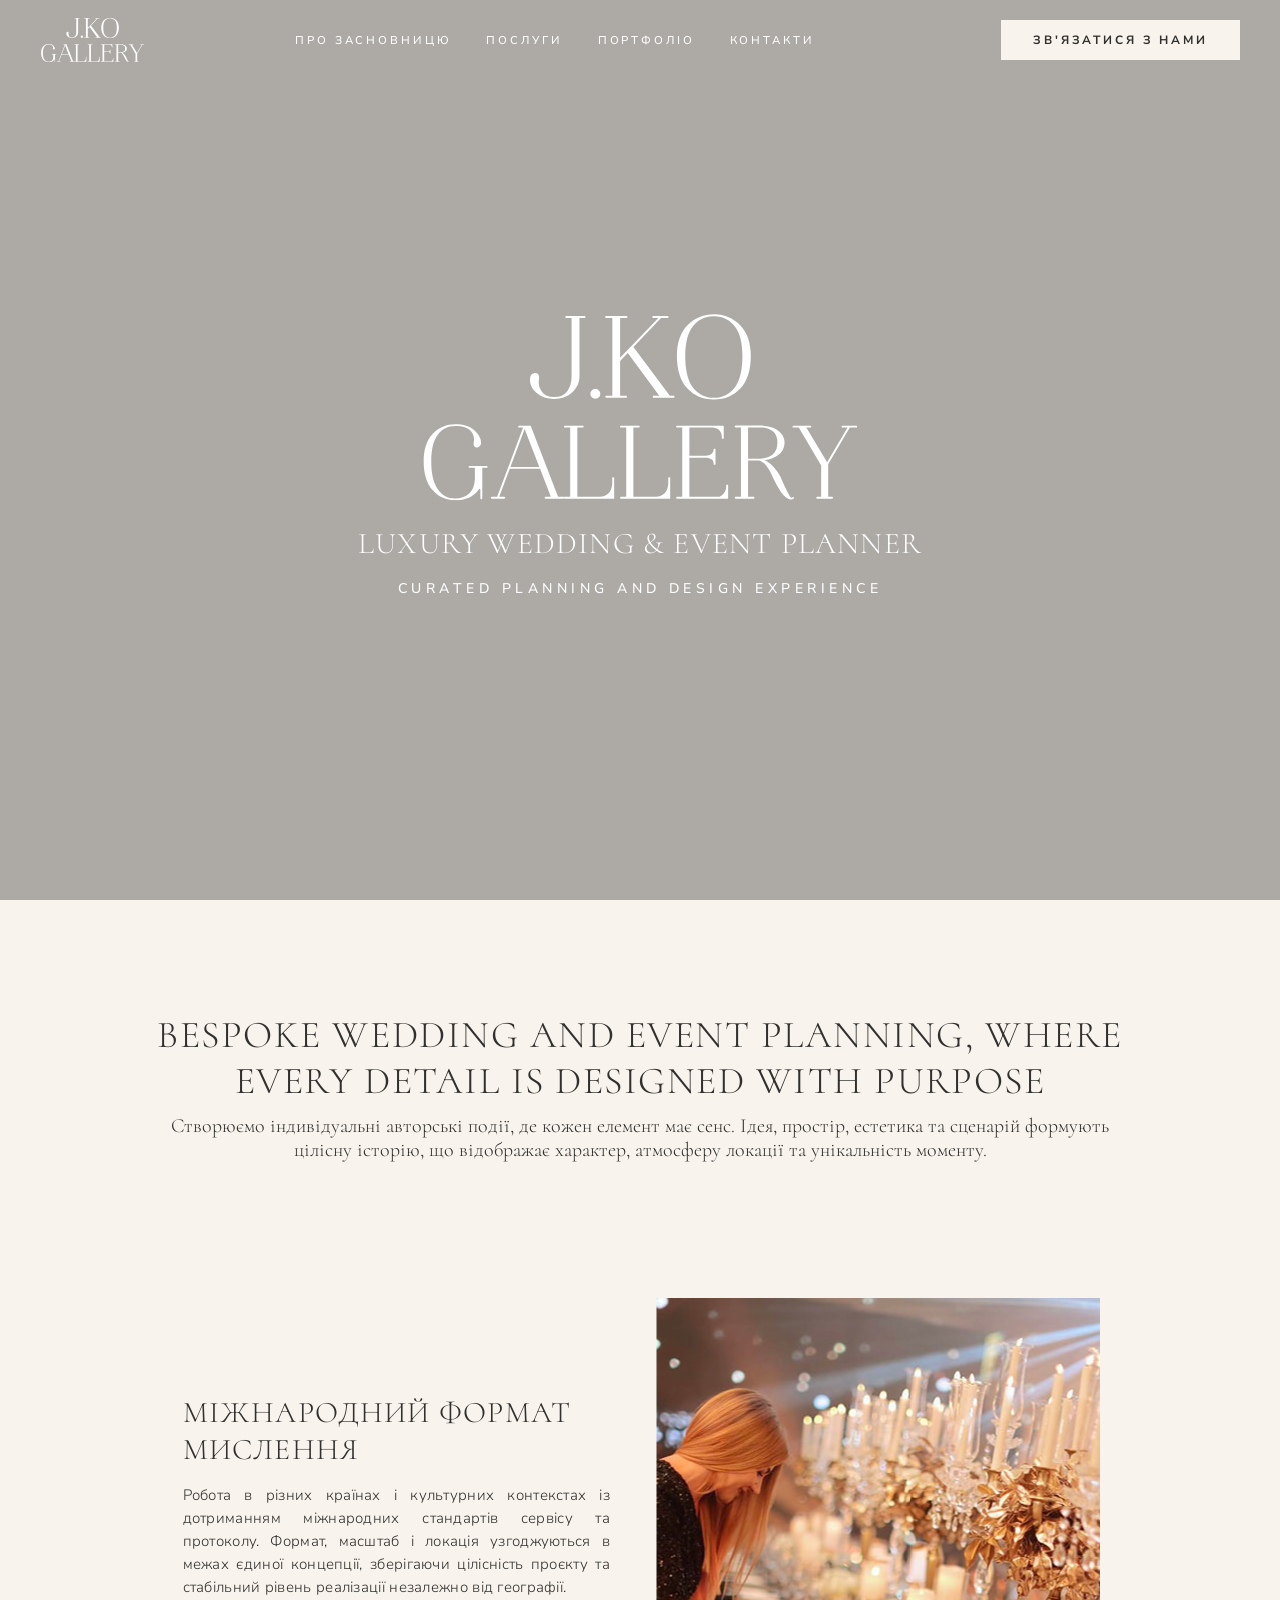
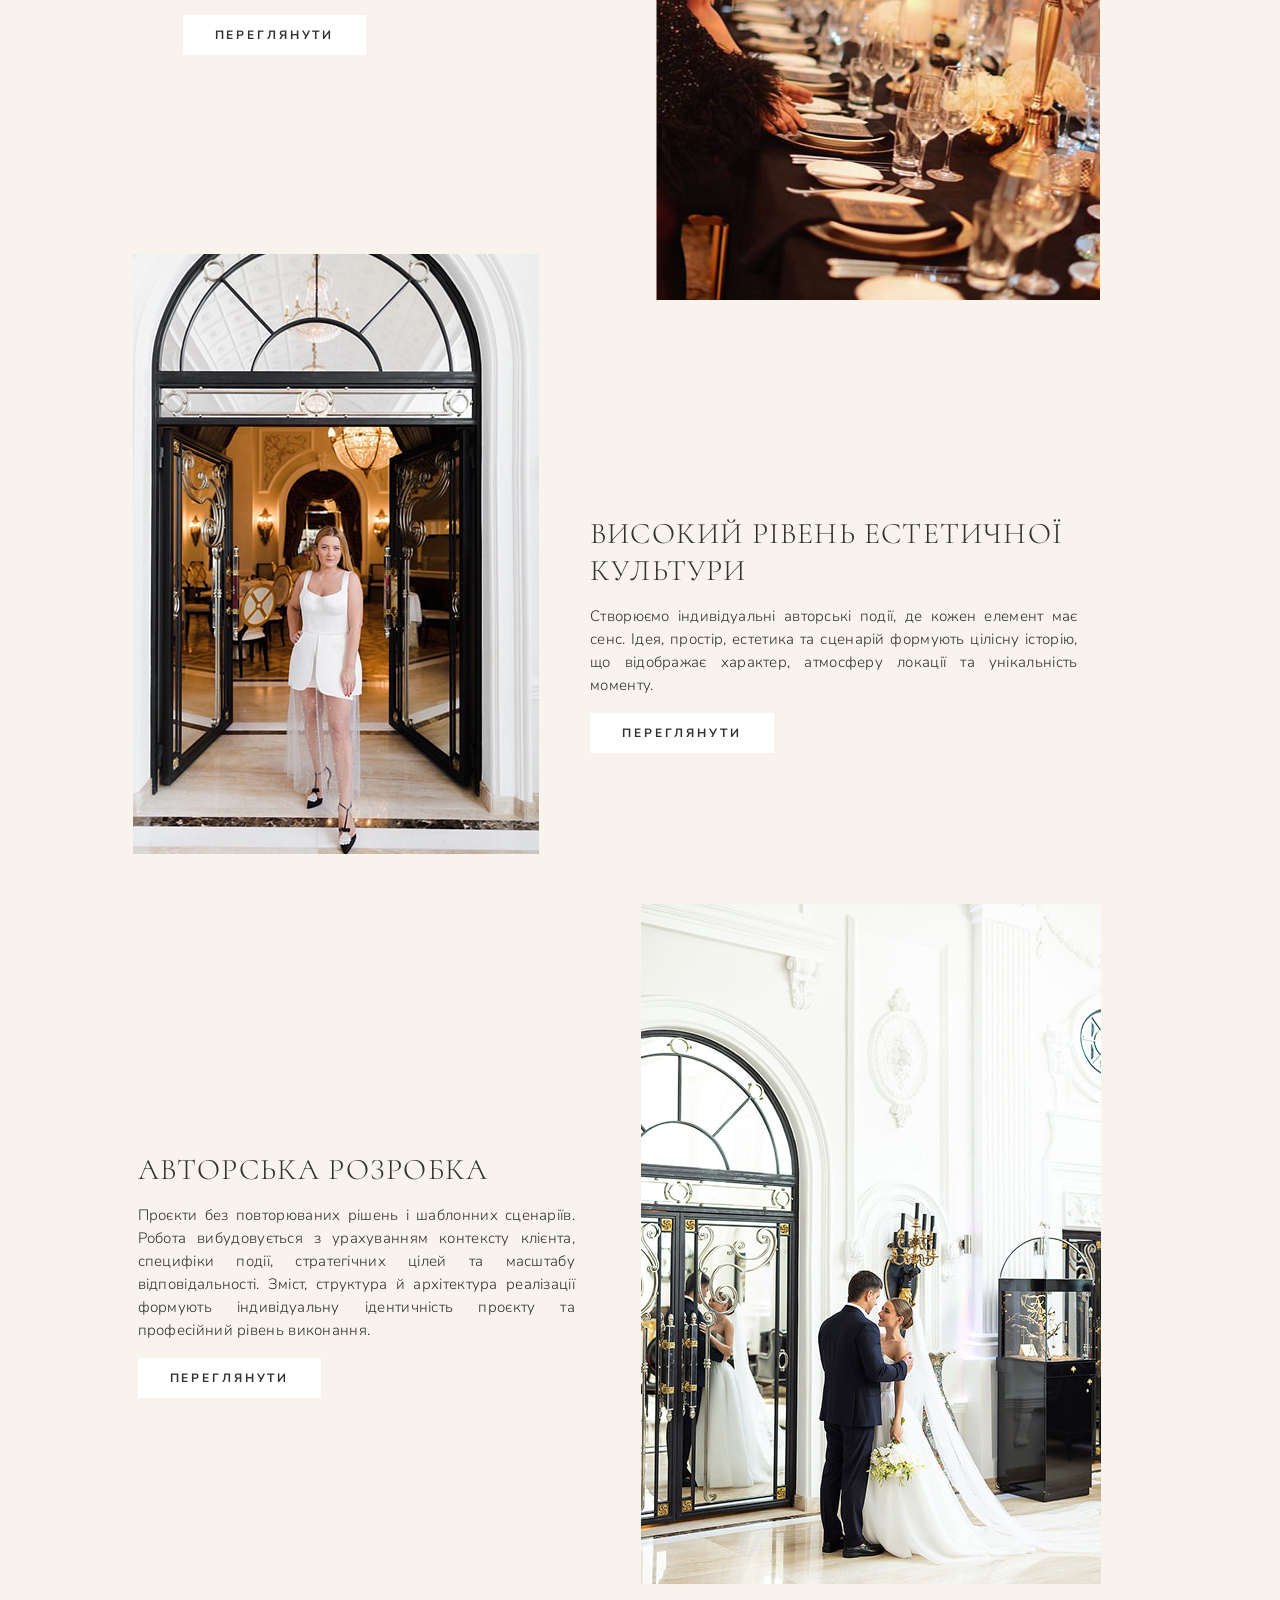
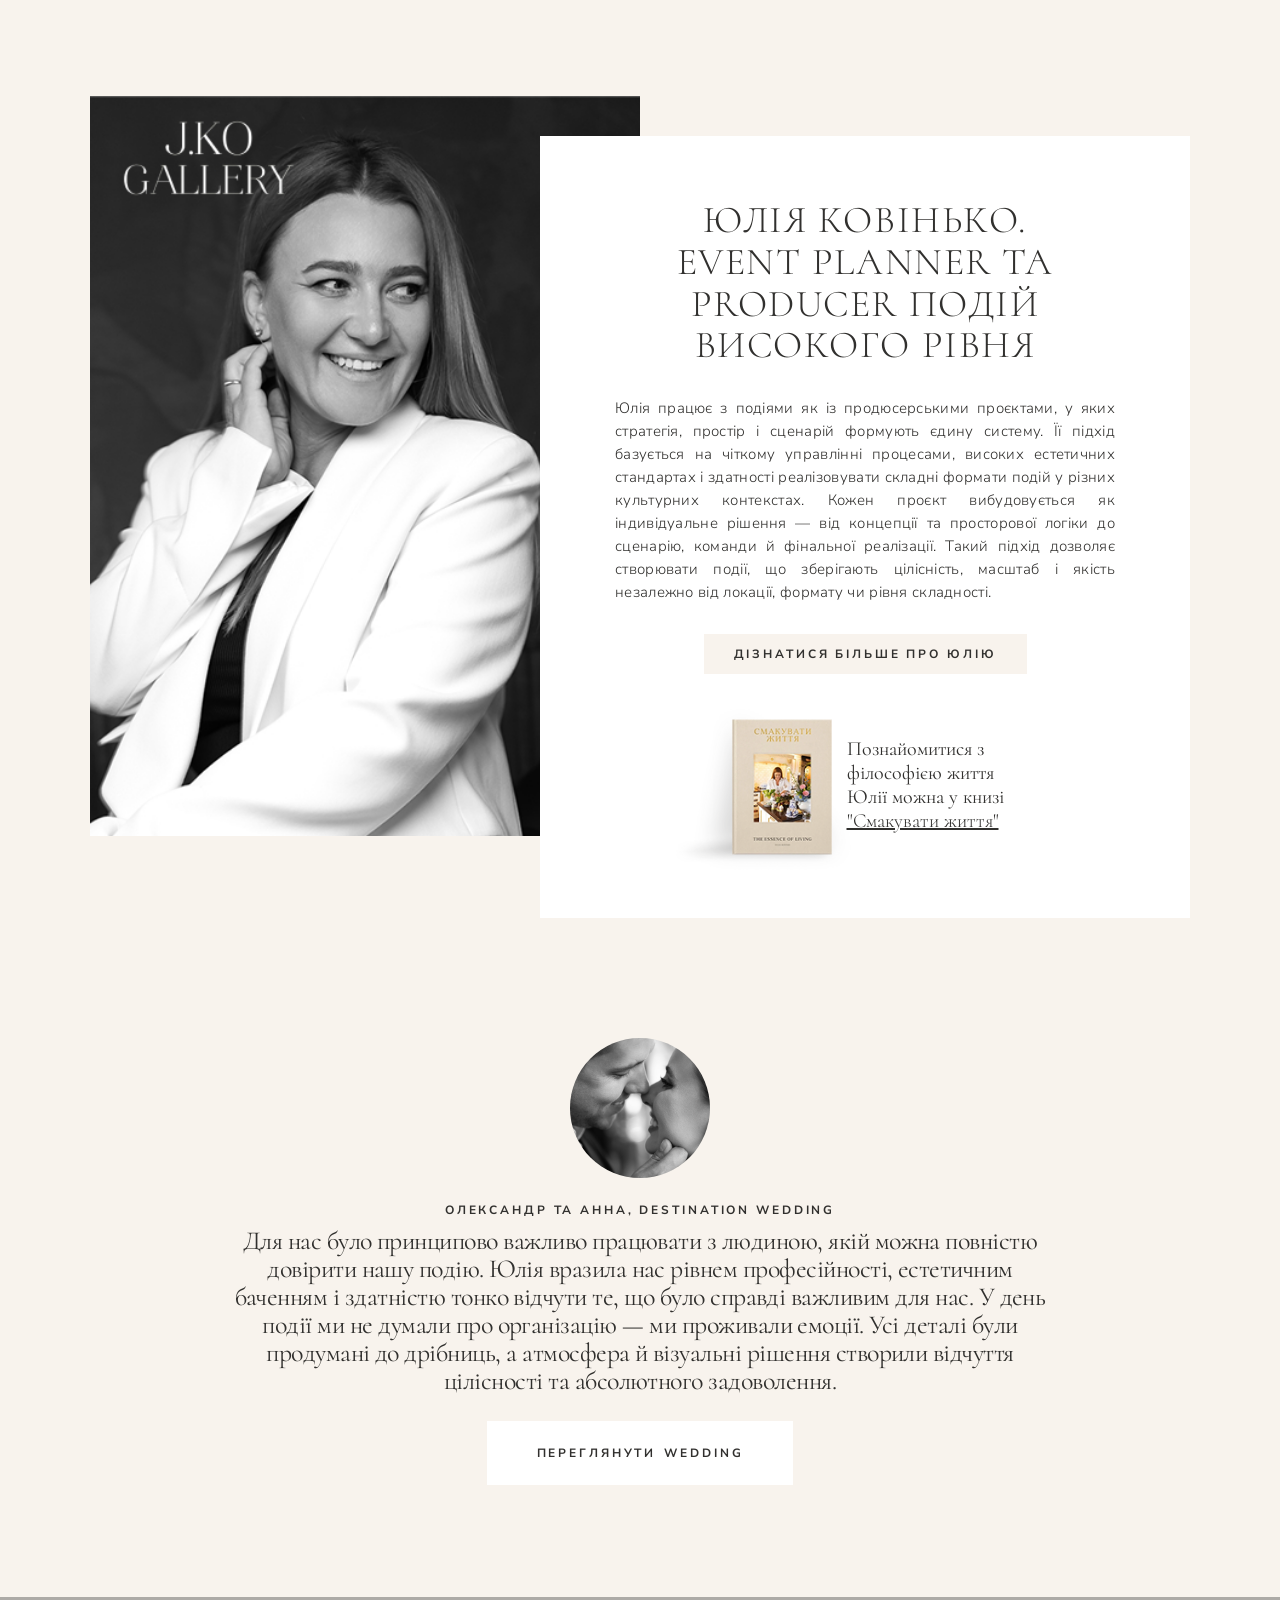
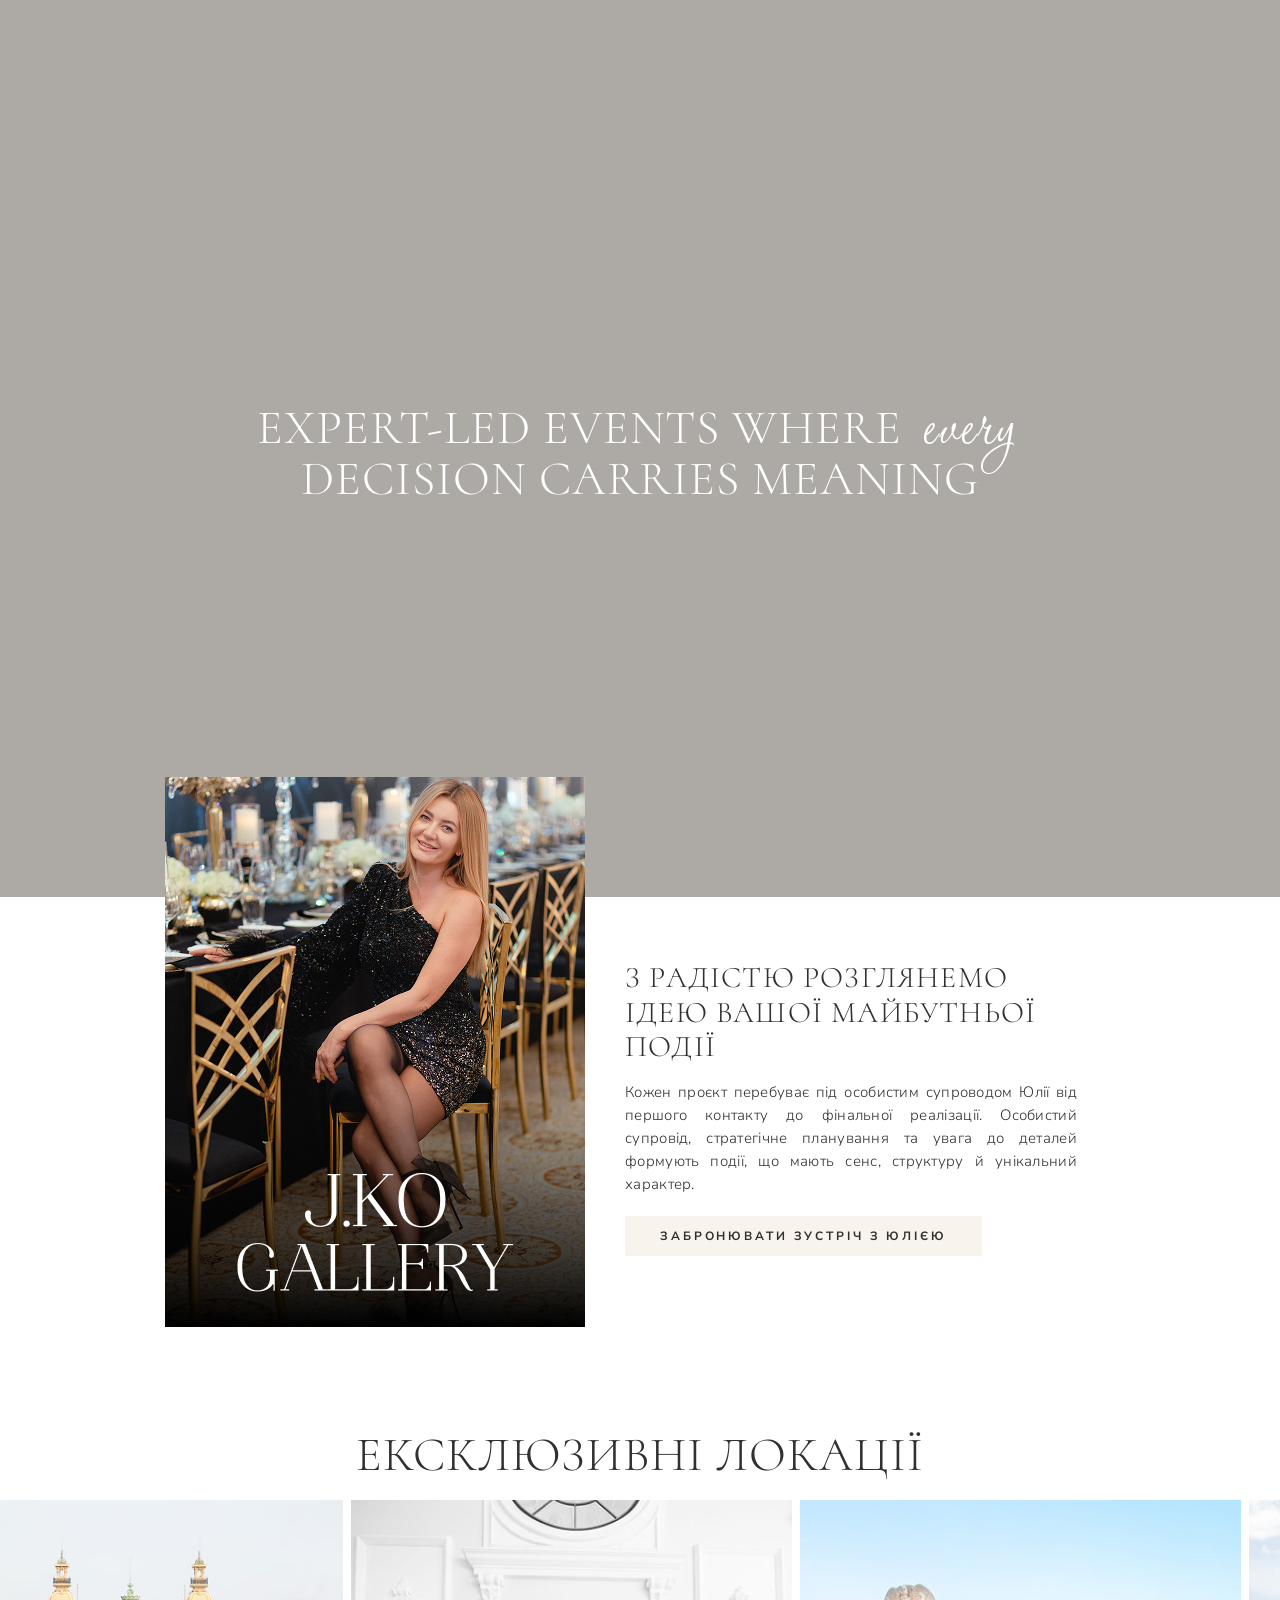
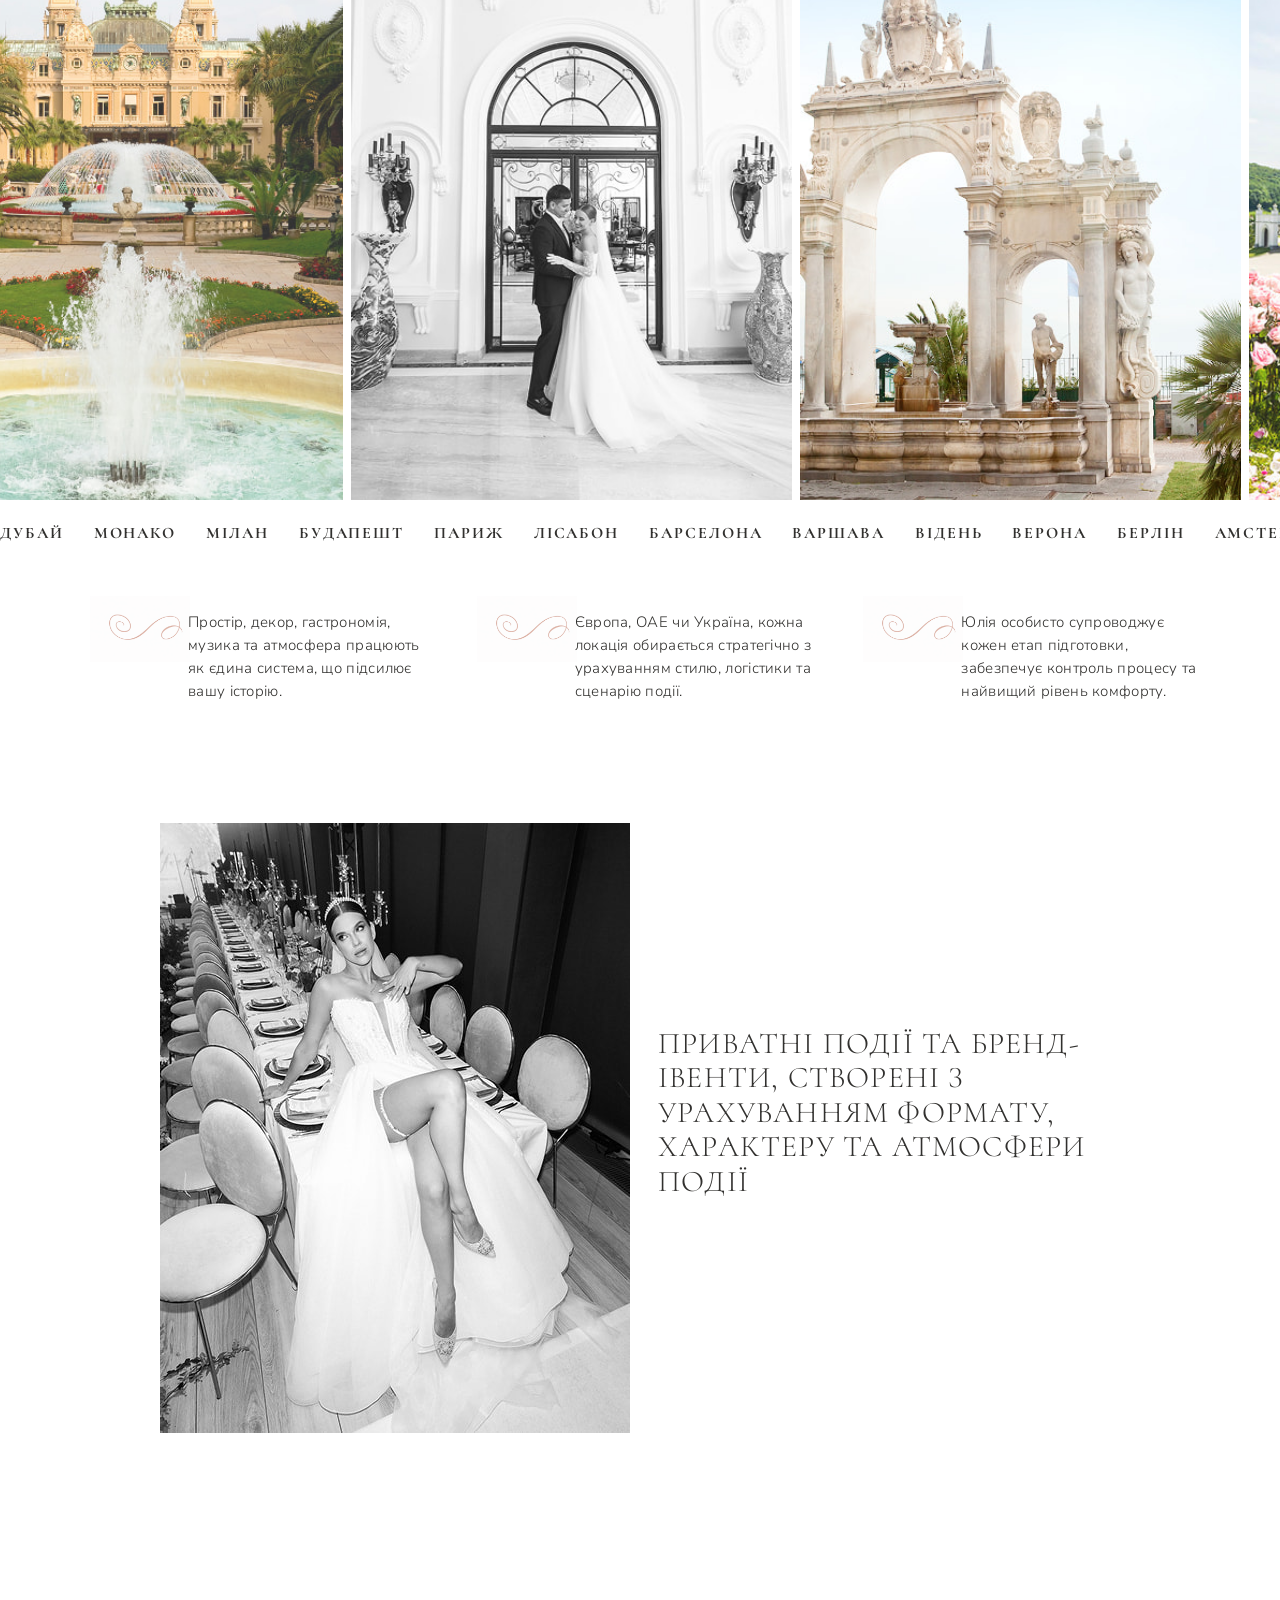
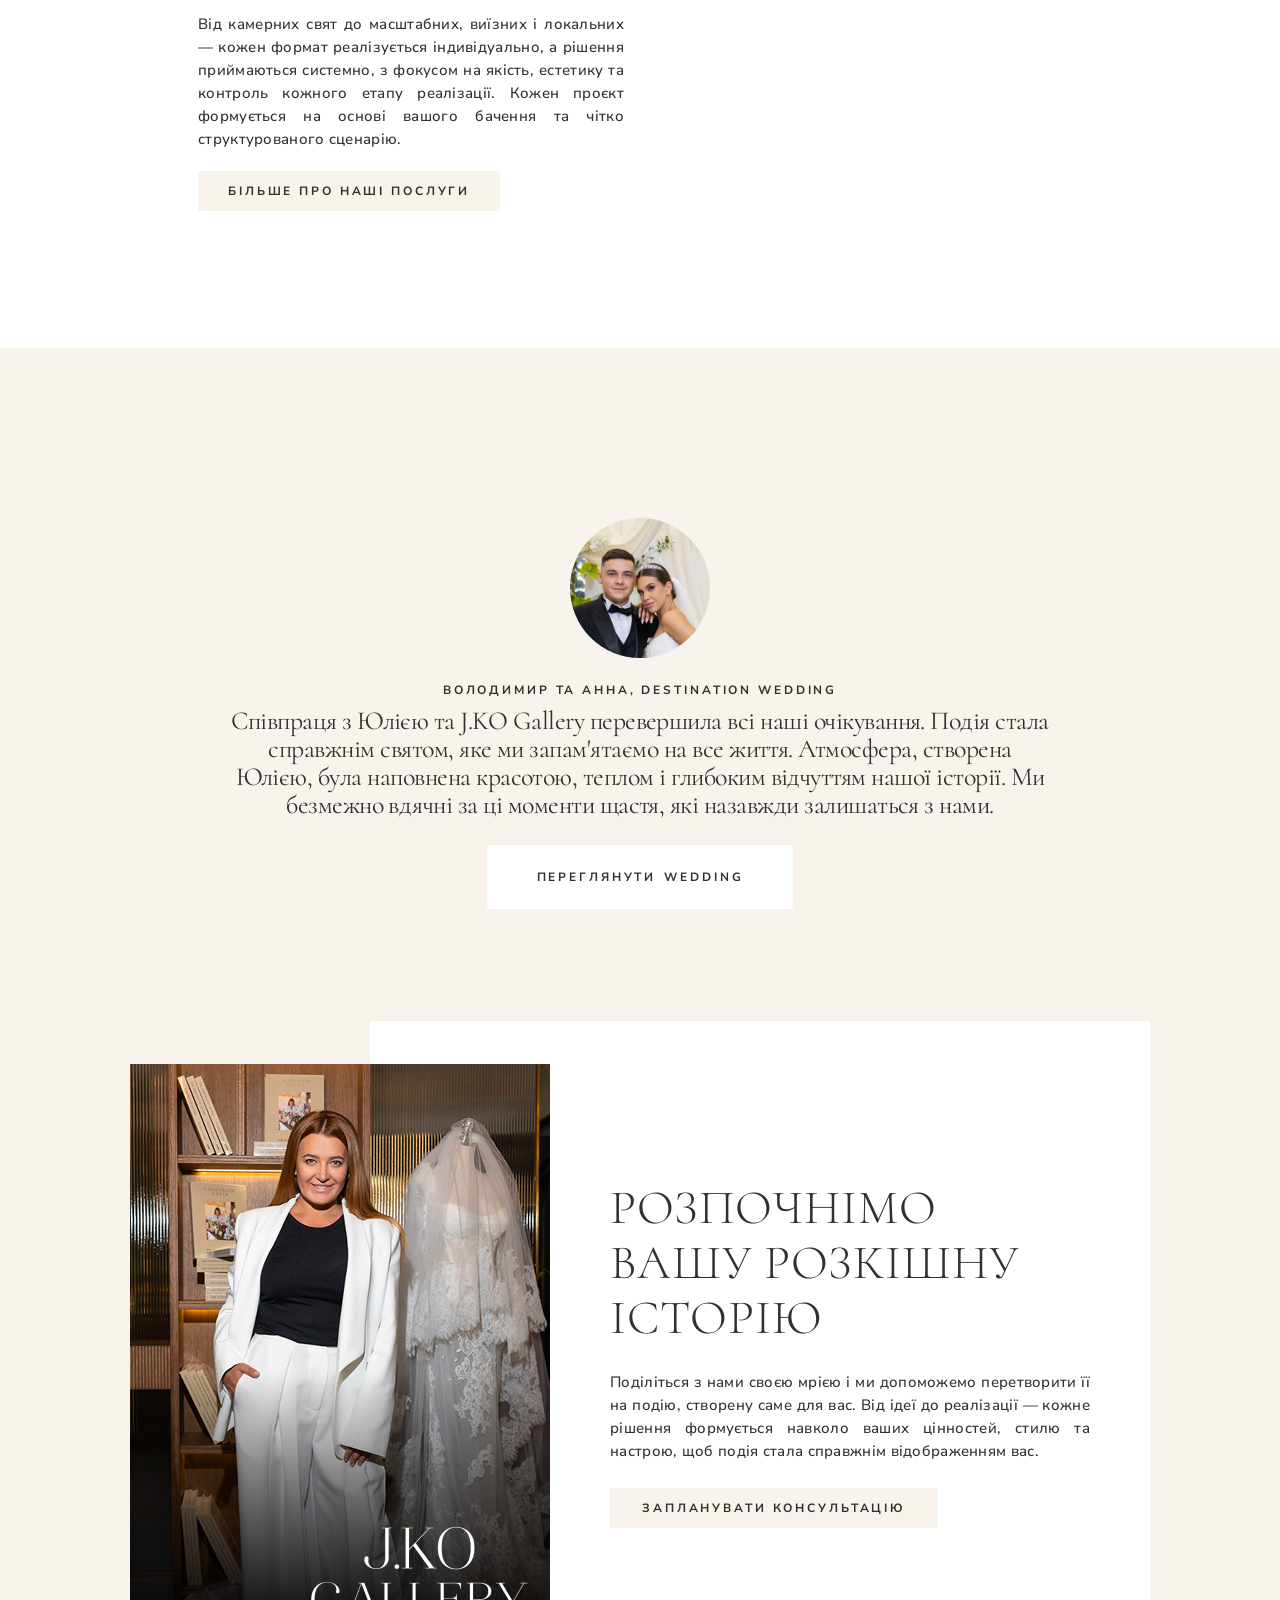
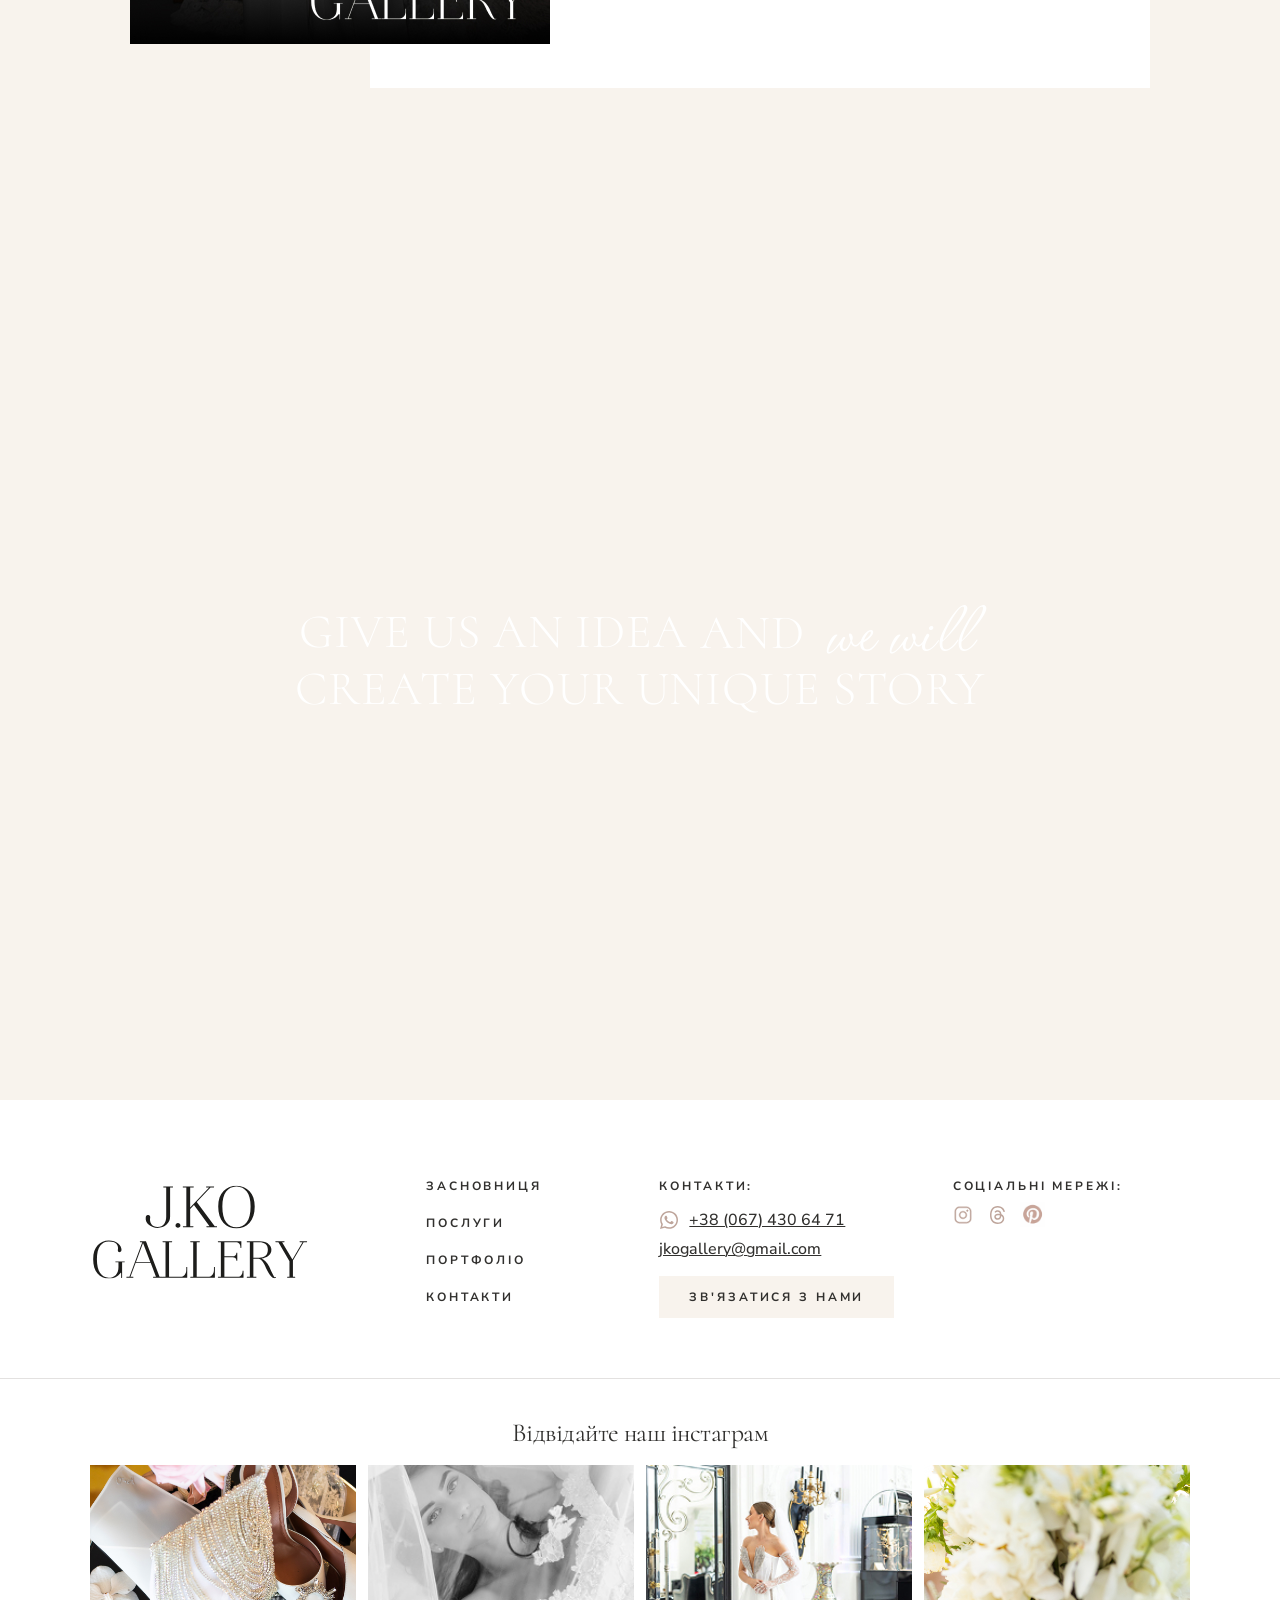
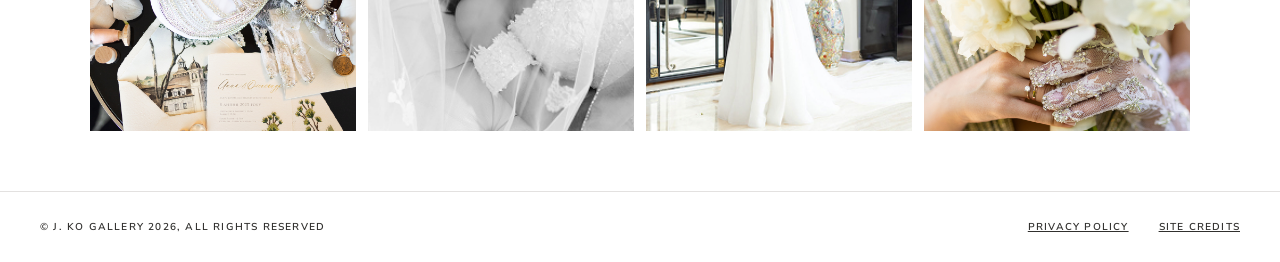
==== commit 2add3cbd: "Portfolio UX: carousel wrap fix, hover overlay, mobile CTA width; testimonial links; assets and styl" ====
--- a/index.html
+++ b/index.html
@@ -232,25 +232,25 @@
         <div class="locations-gallery">
             <div class="locations-gallery-container">
                 <div class="location-item">
-                    <img src="src/img/for dev/locatioons/l1.png" alt="Dubai">
+                    <img src="src/img/for dev/locatioons/l1.jpg" alt="Dubai">
                 </div>
                 <div class="location-item">
                     <img src="src/img/for dev/locatioons/l2.jpg" alt="Monaco">
                 </div>
                 <div class="location-item">
-                    <img src="src/img/for dev/locatioons/l3.png" alt="Milan">
+                    <img src="src/img/for dev/locatioons/l3.jpg" alt="Milan">
                 </div>
                 <div class="location-item">
-                    <img src="src/img/for dev/locatioons/l4.png" alt="Budapest">
+                    <img src="src/img/for dev/locatioons/l4.jpg" alt="Budapest">
                 </div>
                 <div class="location-item">
-                    <img src="src/img/for dev/locatioons/l5.png" alt="Paris">
+                    <img src="src/img/for dev/locatioons/l5.jpg" alt="Paris">
                 </div>
                 <div class="location-item">
-                    <img src="src/img/for dev/locatioons/l6.png" alt="Lisbon">
+                    <img src="src/img/for dev/locatioons/l6.jpg" alt="Lisbon">
                 </div>
                 <div class="location-item">
-                    <img src="src/img/for dev/locatioons/l7.png" alt="Barcelona">
+                    <img src="src/img/for dev/locatioons/l7.jpg" alt="Barcelona">
                 </div>
                 <div class="location-item">
                     <img src="src/img/for dev/locatioons/l8.jpg" alt="Warsaw">
@@ -359,7 +359,7 @@
             <p class="testimonial-text" data-translate="testimonial2Text">
                 Співпраця з Юлією та J.KO Gallery перевершила всі наші очікування. Подія стала справжнім святом, яке ми запам'ятаємо на все життя. Атмосфера, створена Юлією, була наповнена красотою, теплом і глибоким відчуттям нашої історії. Ми безмежно вдячні за ці моменти щастя, які назавжди залишаться з нами.
             </p>
-            <button class="testimonial-btn"><span data-translate="viewMore">ПЕРЕГЛЯНУТИ</span> WEDDING</button>
+            <button class="testimonial-btn" onclick="window.location.href='portfolio-volodymyr-anna.html'"><span data-translate="viewMore">ПЕРЕГЛЯНУТИ</span> WEDDING</button>
         </div>
     </section>
 
--- a/style.css
+++ b/style.css
@@ -42,7 +42,7 @@
 
 /* Header */
 .header {
-    position: fixed;
+    position: absolute;
     top: 0;
     left: 0;
     width: 100%;
